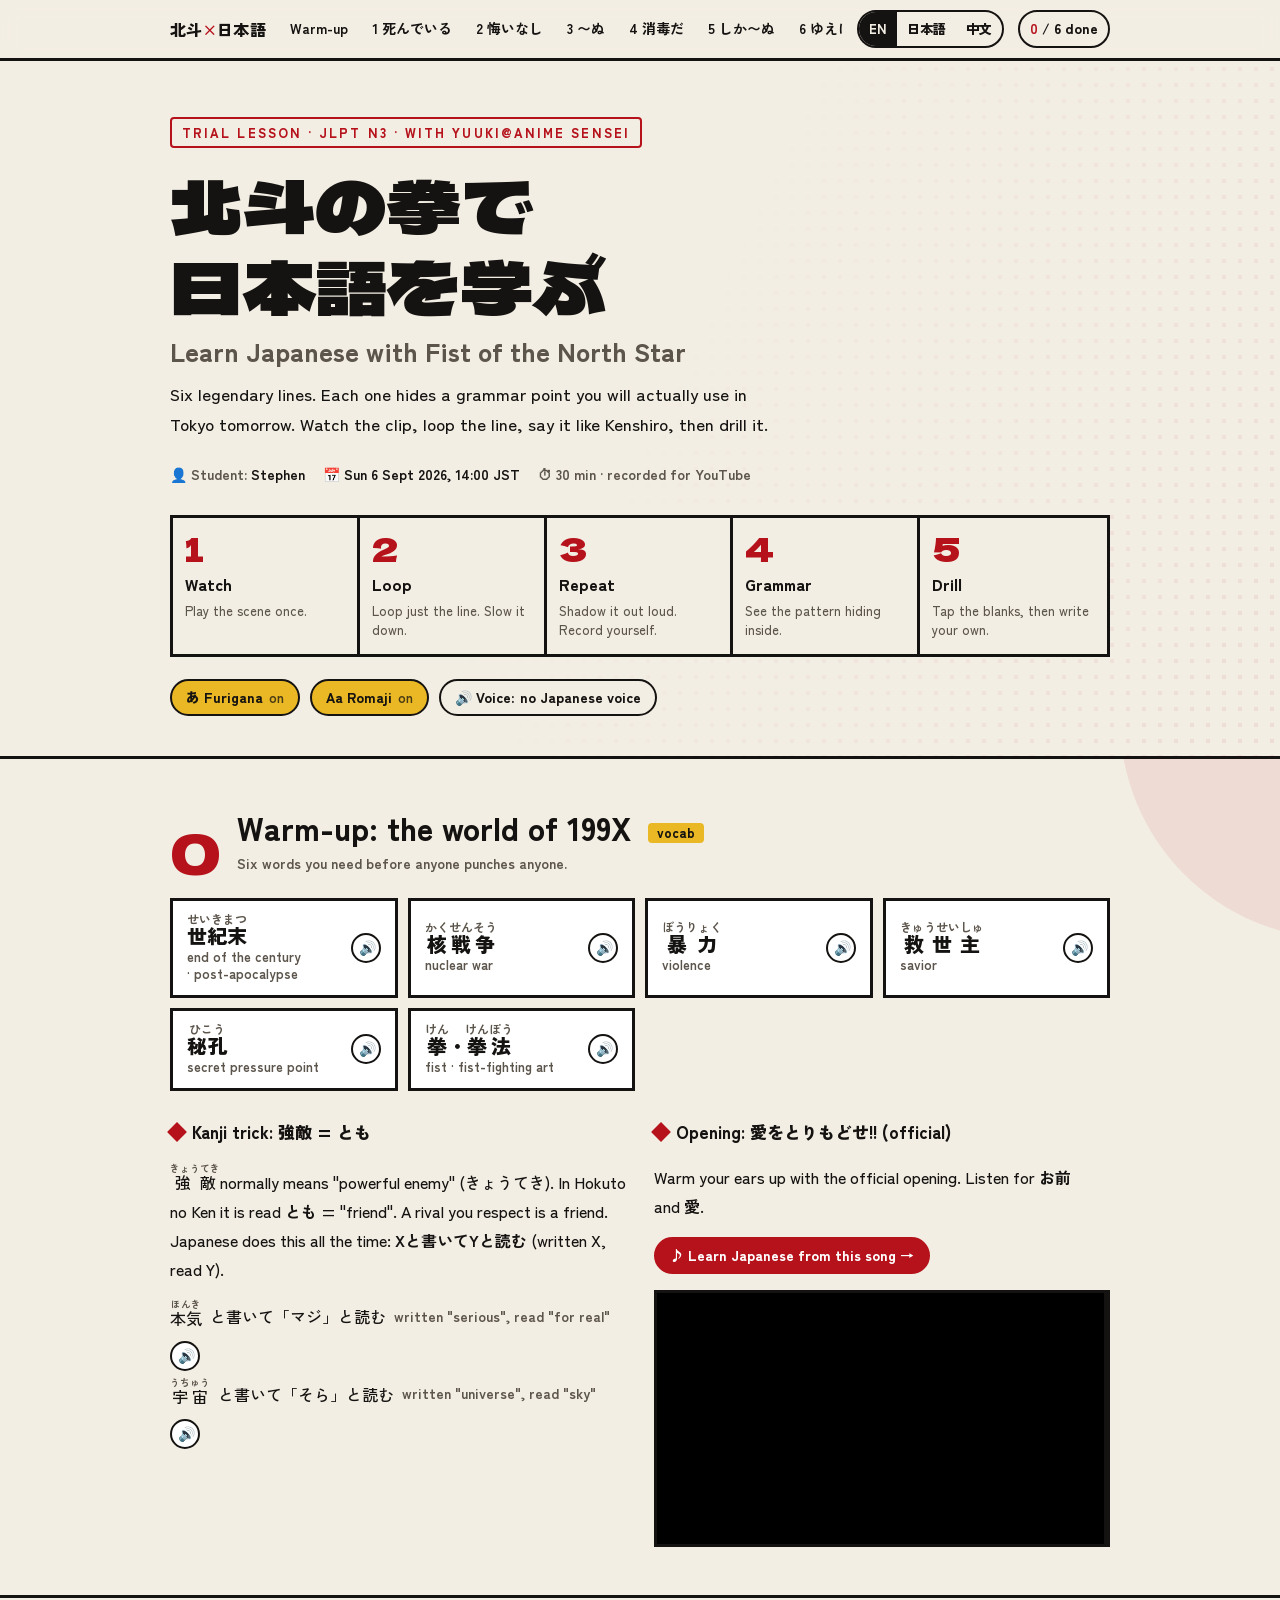
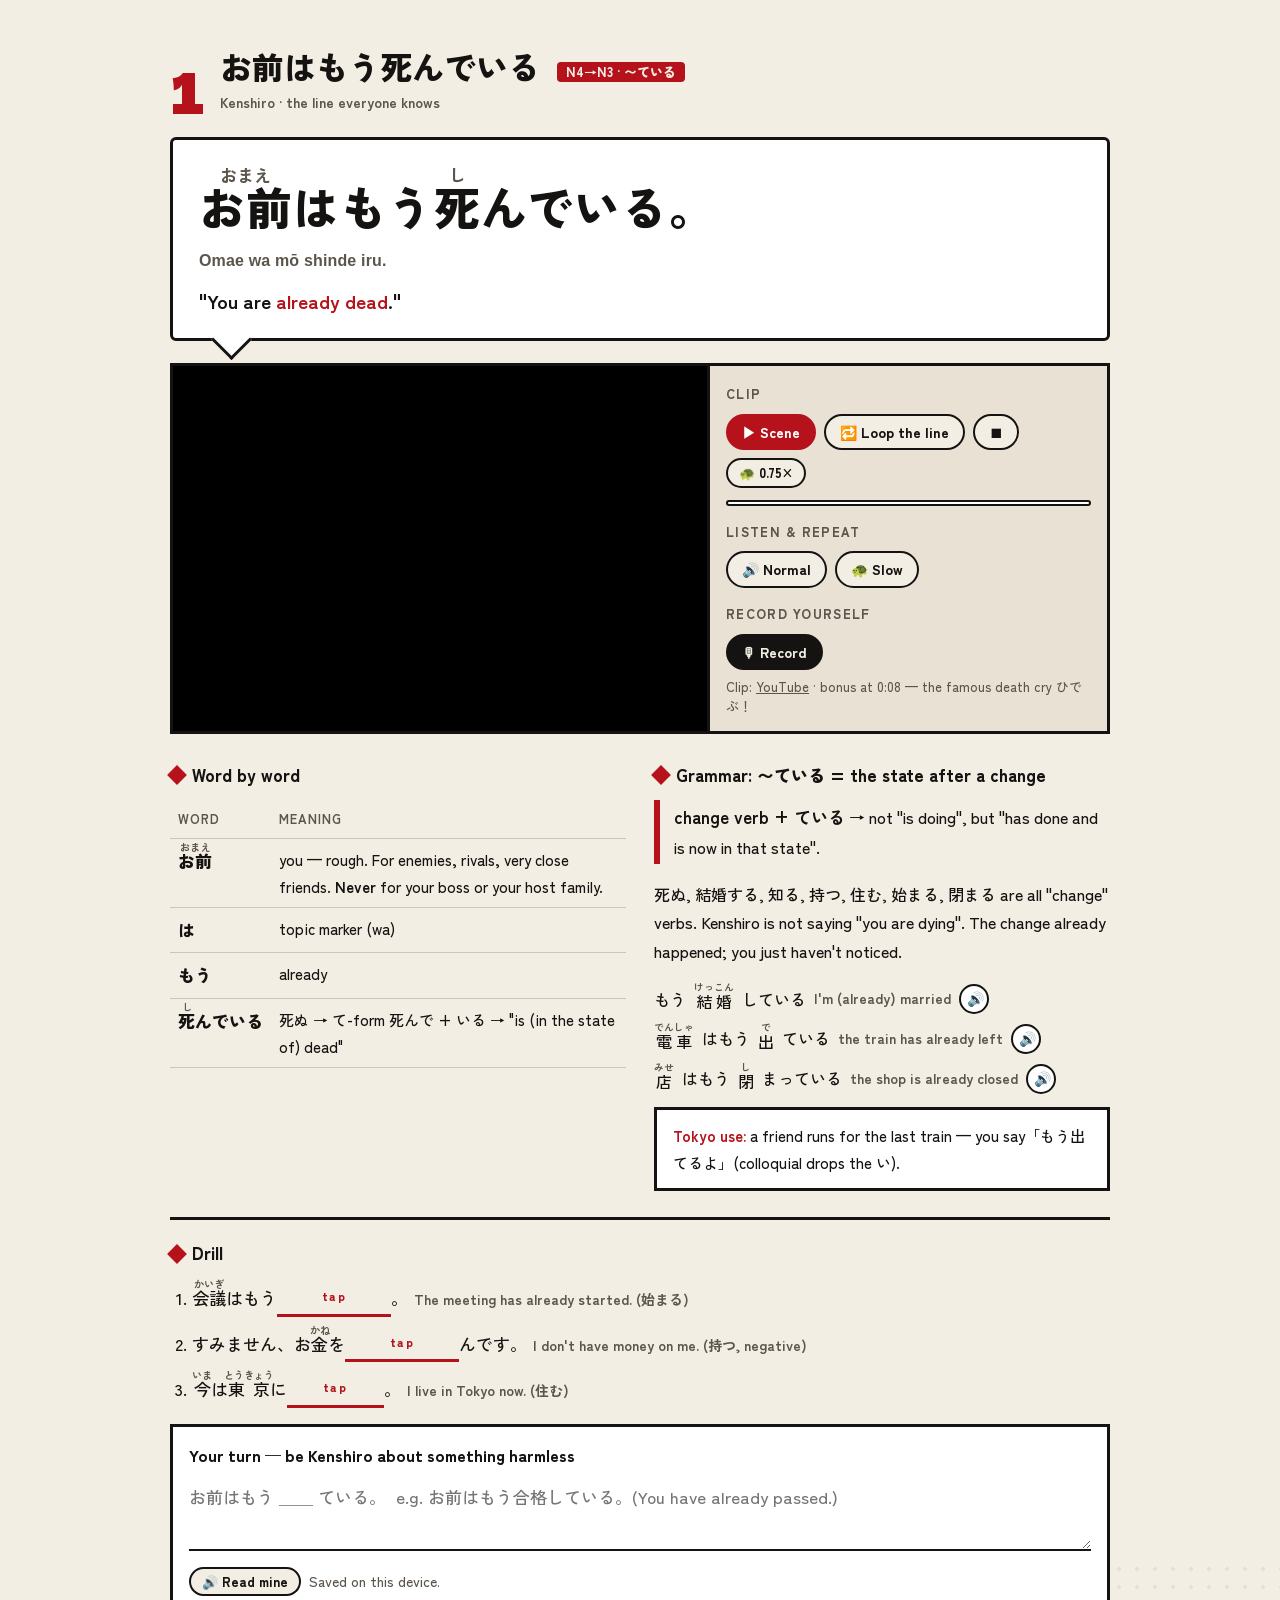
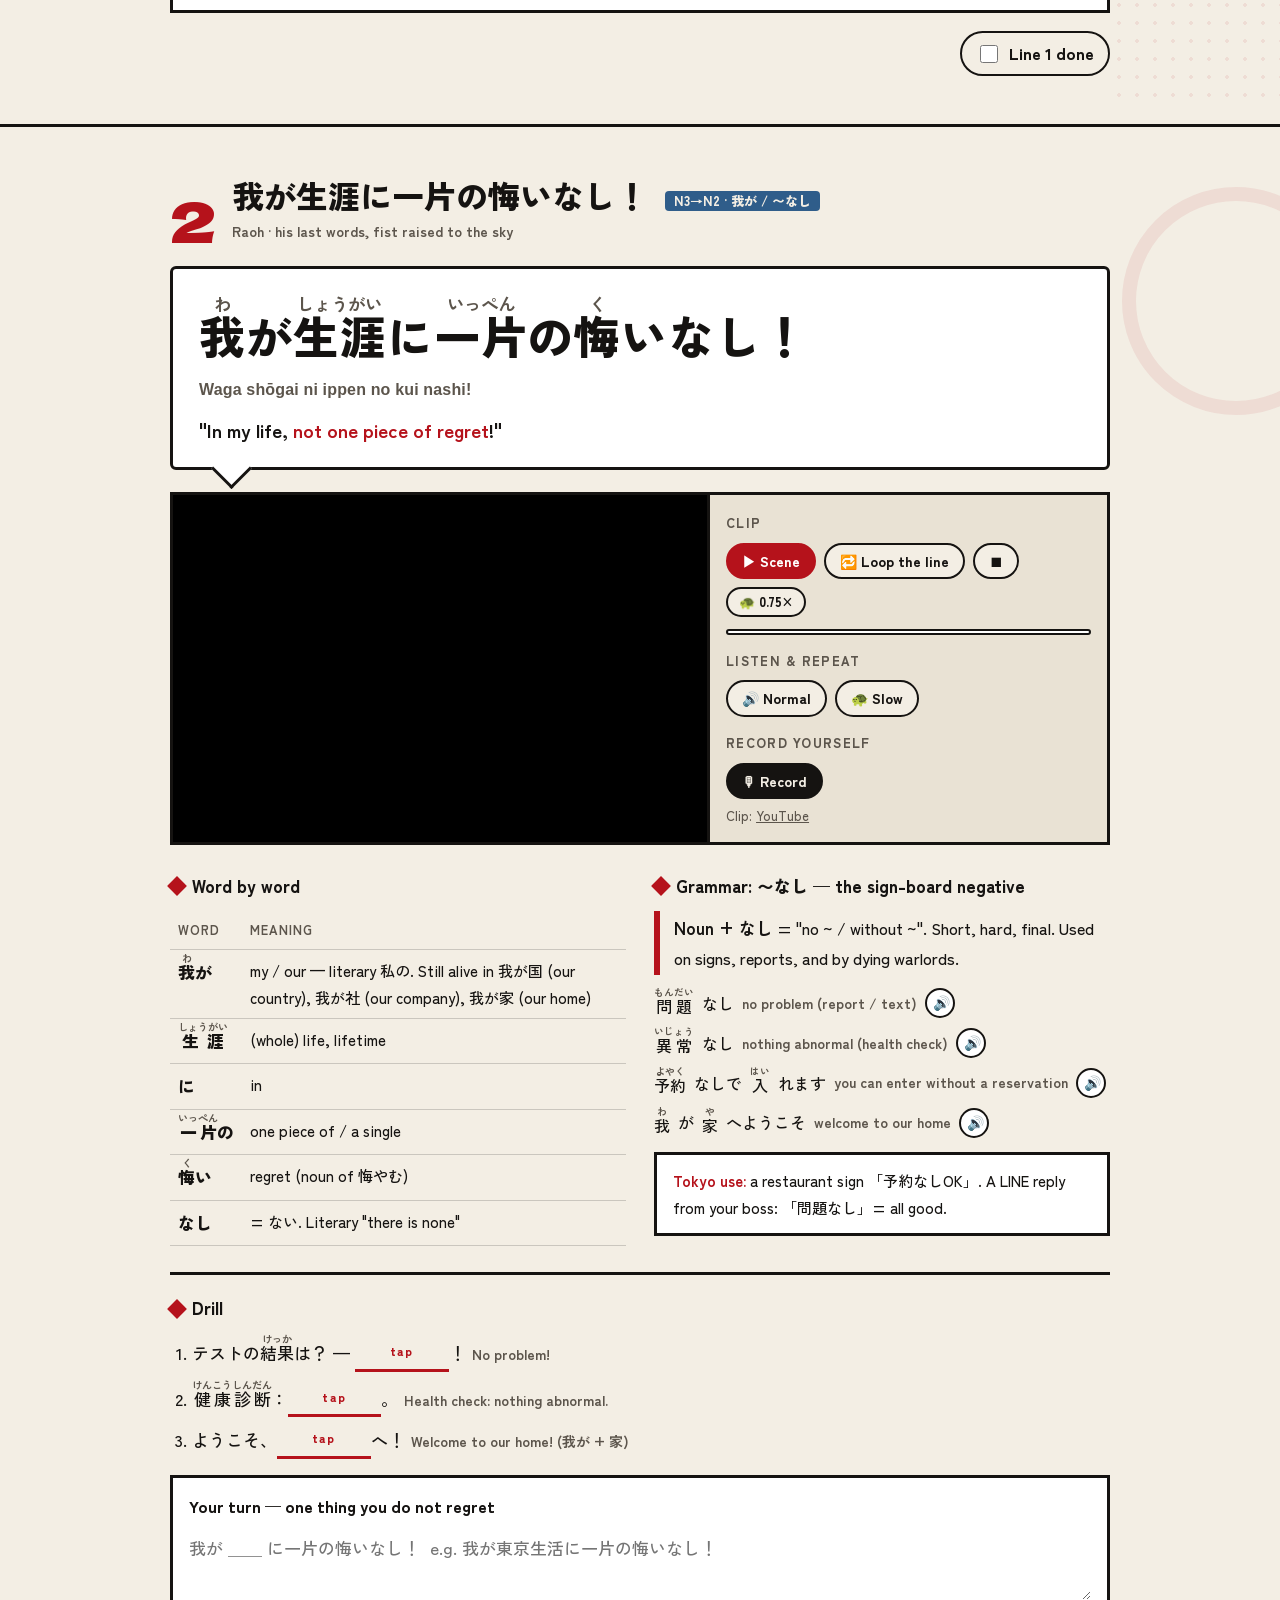
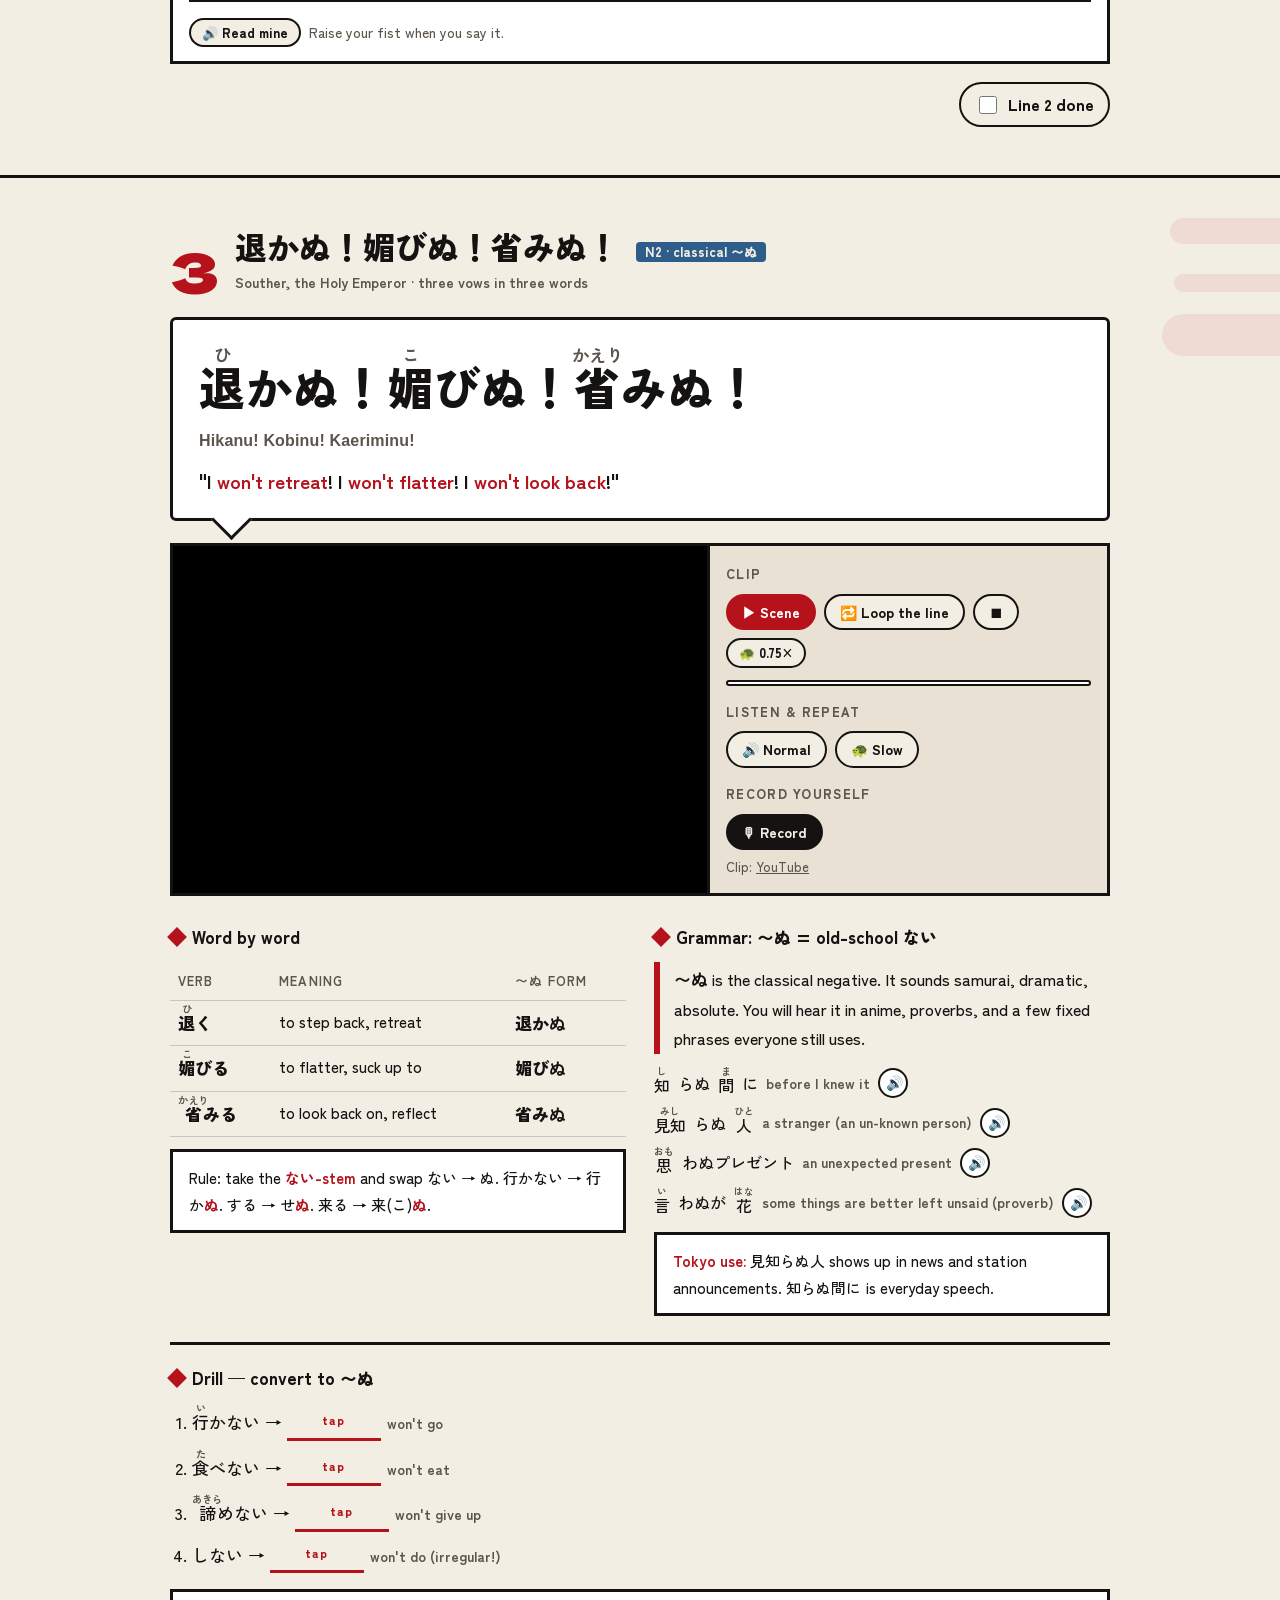
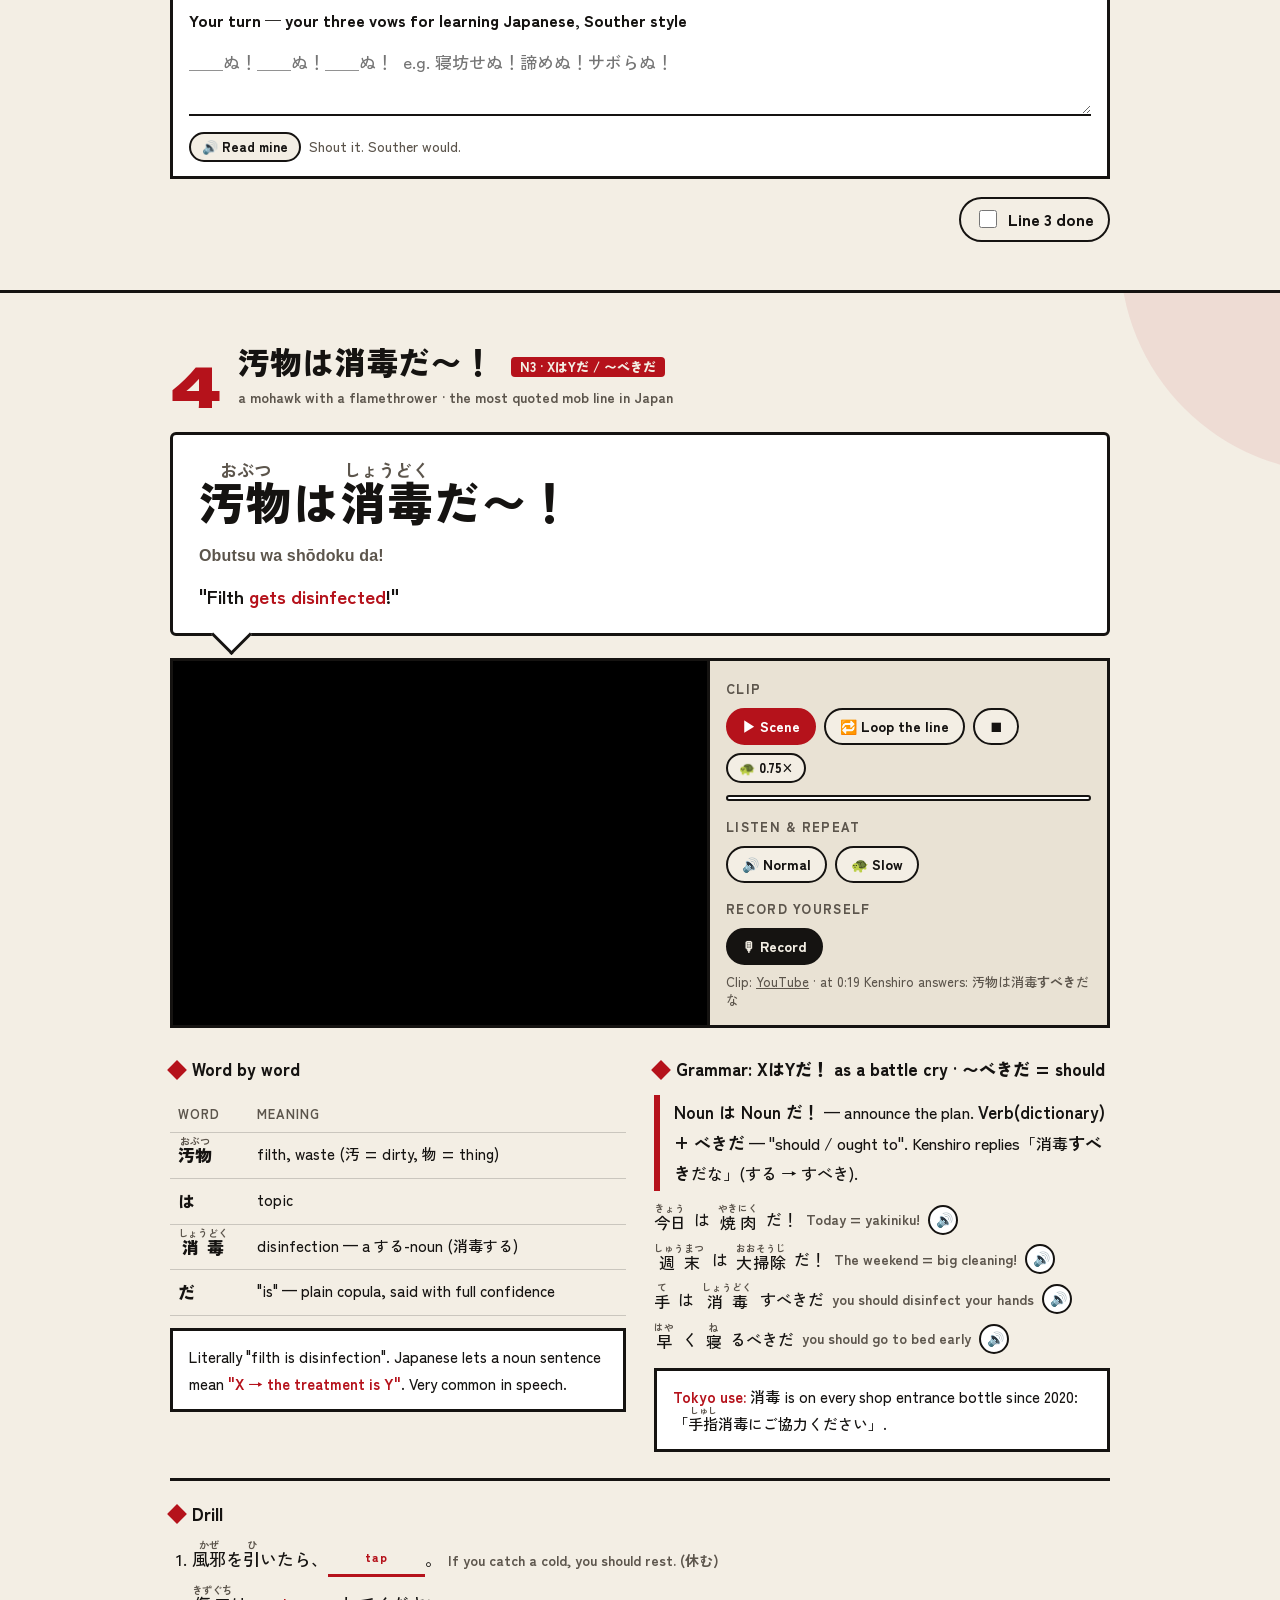
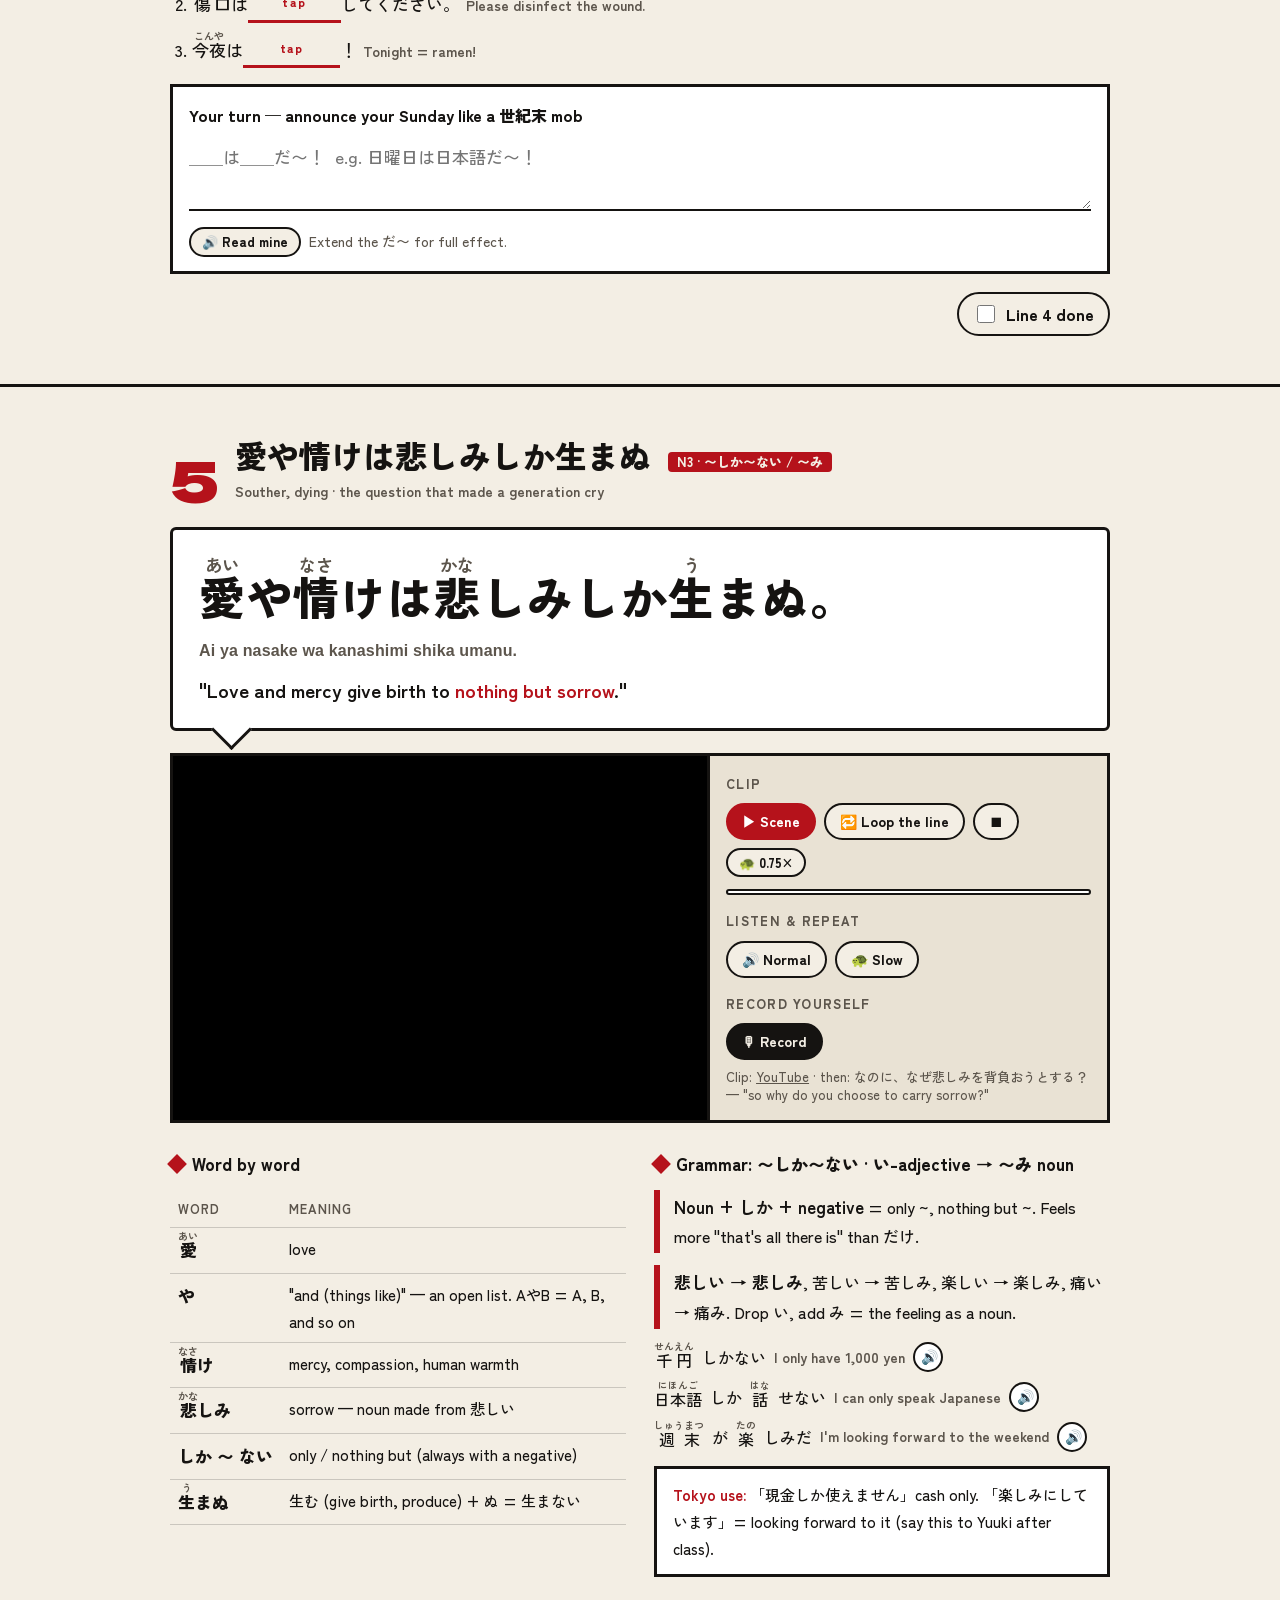
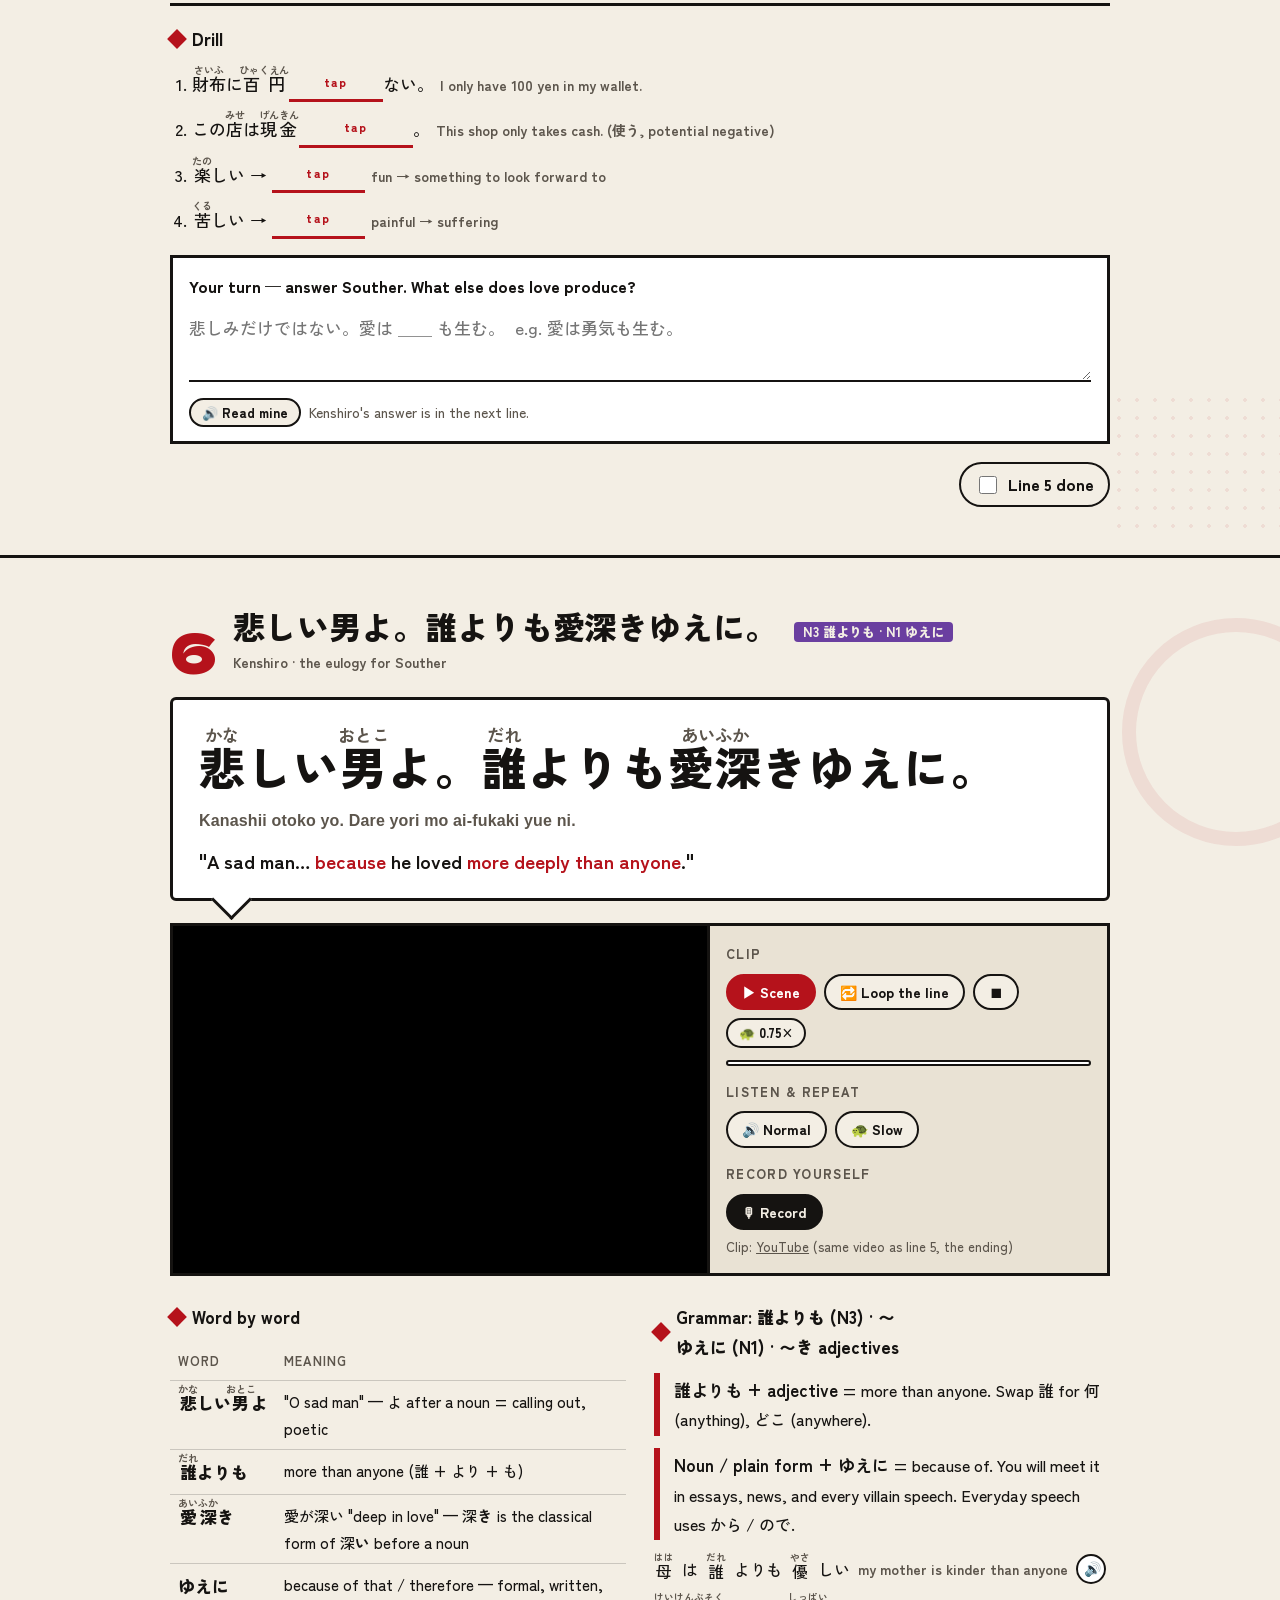
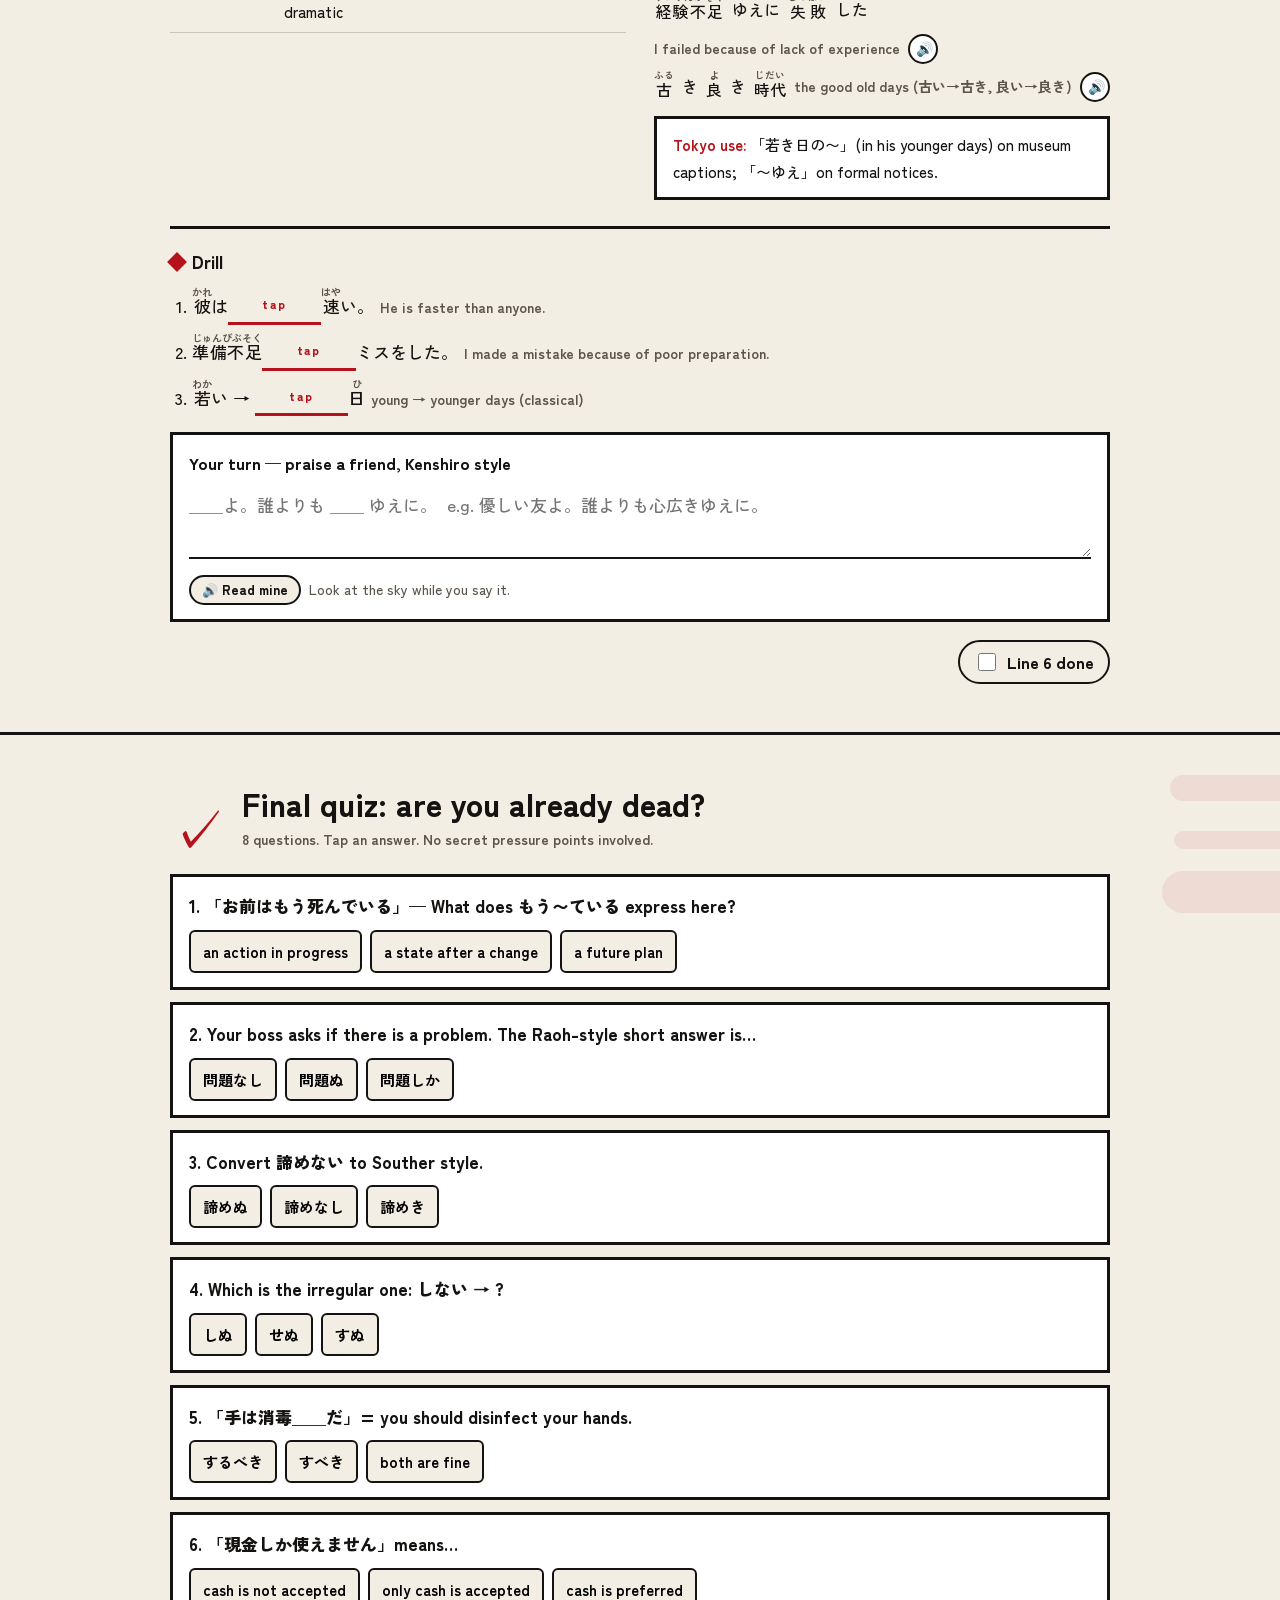
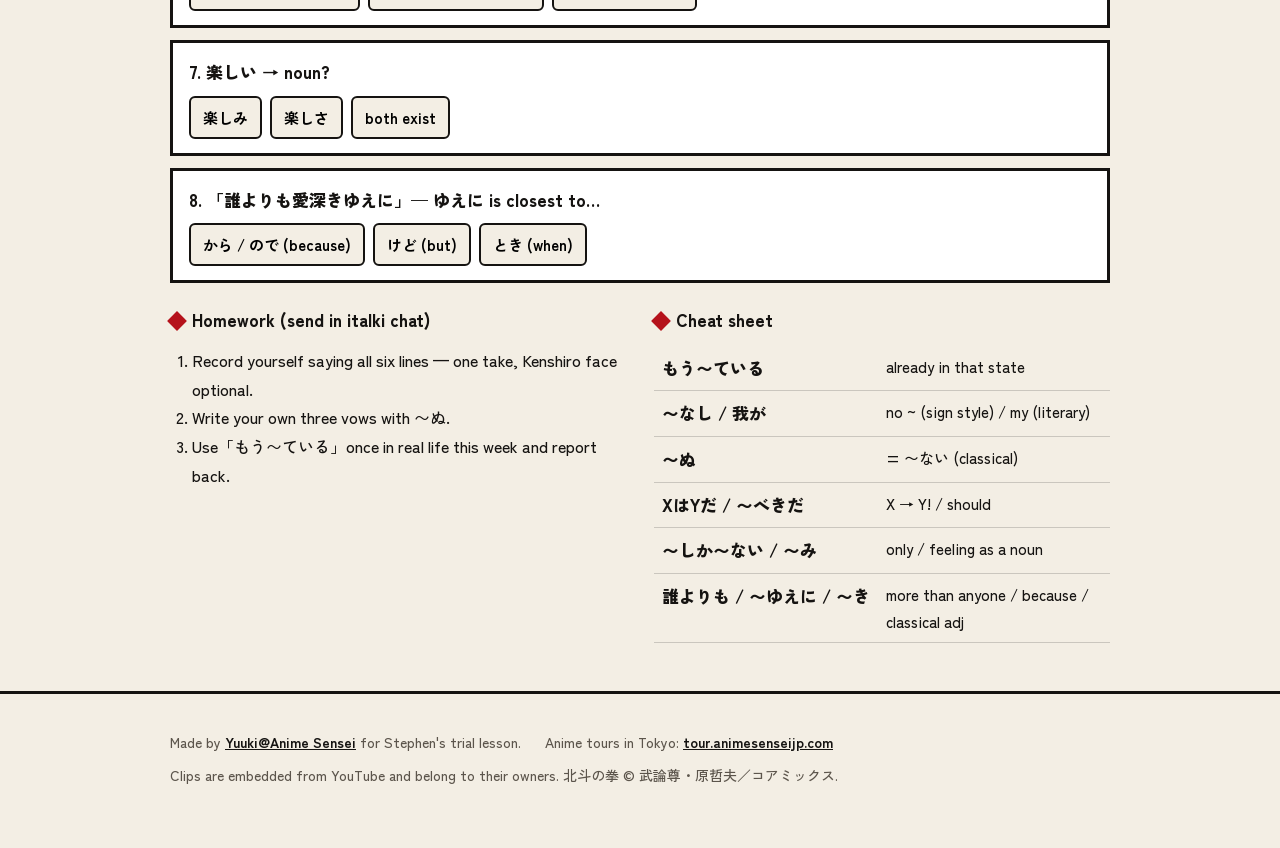
==== index.html @ 0d90b785 "loop: re-seek if playback started before seek took; sticky player (overflow fix)" ====
<!doctype html>
<html lang="ja">
<head>
<meta charset="utf-8">
<meta name="viewport" content="width=device-width,initial-scale=1">
<title>北斗の拳で日本語 — Learn Japanese with Fist of the North Star</title>
<meta name="description" content="Trial lesson material by Yuuki@Anime Sensei. Six legendary lines from Fist of the North Star, with looped clips, listen-and-repeat, grammar breakdowns and drills (JLPT N3).">
<link rel="preconnect" href="https://fonts.googleapis.com">
<link rel="preconnect" href="https://fonts.gstatic.com" crossorigin>
<link href="https://fonts.googleapis.com/css2?family=Zen+Kaku+Gothic+New:wght@500;700;900&family=Dela+Gothic+One&display=swap" rel="stylesheet">
<link rel="stylesheet" href="style.css">
</head>
<body>

<header class="top">
  <div class="wrap">
    <a class="brand" href="#top">北斗<b>×</b>日本語</a>
    <nav id="nav">
      <a href="#warmup">Warm-up</a>
      <a href="#l1">1 死んでいる</a>
      <a href="#l2">2 悔いなし</a>
      <a href="#l3">3 〜ぬ</a>
      <a href="#l4">4 消毒だ</a>
      <a href="#l5">5 しか〜ぬ</a>
      <a href="#l6">6 ゆえに</a>
      <a href="#quiz">Quiz</a>
      <a href="ai/" class="song">♪ Song</a>
    </nav>
    <div class="lang" id="lang"><button data-lang="en" class="on">EN</button><button data-lang="ja">日本語</button><button data-lang="zh">中文</button></div>
    <div class="prog" title="Lines you marked as done"><b id="doneN">0</b> / 6 done</div>
  </div>
</header>

<div class="hero" id="top">
  <div class="wrap">
    <span class="eyebrow">Trial Lesson · JLPT N3 · with Yuuki@Anime Sensei</span>
    <h1>北斗の拳で<br>日本語を学ぶ<span class="en">Learn Japanese with Fist of the North Star</span></h1>
    <p class="lead">Six legendary lines. Each one hides a grammar point you will actually use in Tokyo tomorrow. Watch the clip, loop the line, say it like Kenshiro, then drill it.</p>
    <div class="meta">
      <span>👤 Student: <b>Stephen</b></span>
      <span>📅 <b>Sun 6 Sept 2026, 14:00 JST</b></span>
      <span>⏱ 30 min · recorded for YouTube</span>
    </div>
    <div class="howto">
      <div><div class="n">1</div><div class="t">Watch</div><div class="d">Play the scene once.</div></div>
      <div><div class="n">2</div><div class="t">Loop</div><div class="d">Loop just the line. Slow it down.</div></div>
      <div><div class="n">3</div><div class="t">Repeat</div><div class="d">Shadow it out loud. Record yourself.</div></div>
      <div><div class="n">4</div><div class="t">Grammar</div><div class="d">See the pattern hiding inside.</div></div>
      <div><div class="n">5</div><div class="t">Drill</div><div class="d">Tap the blanks, then write your own.</div></div>
    </div>
    <div class="toggles">
      <button class="btn on" id="tRuby">あ Furigana <span class="k">on</span></button>
      <button class="btn on" id="tRomaji">Aa Romaji <span class="k">on</span></button>
      <button class="btn" id="tVoice">🔊 Voice: <span id="voiceName">loading…</span></button>
    </div>
  </div>
</div>

<!-- ================= WARM-UP ================= -->
<section id="warmup">
  <div class="wrap">
    <div class="sec-head">
      <div class="num">0</div>
      <div><h2>Warm-up: the world of 199X <span class="tag fun">vocab</span></h2><div class="who">Six words you need before anyone punches anyone.</div></div>
    </div>
    <div class="chips">
      <div class="chip"><div><div class="j"><ruby>世紀末<rt>せいきまつ</rt></ruby></div><div class="e">end of the century · post-apocalypse</div></div><button class="spk" data-say="世紀末">🔊</button></div>
      <div class="chip"><div><div class="j"><ruby>核戦争<rt>かくせんそう</rt></ruby></div><div class="e">nuclear war</div></div><button class="spk" data-say="核戦争">🔊</button></div>
      <div class="chip"><div><div class="j"><ruby>暴力<rt>ぼうりょく</rt></ruby></div><div class="e">violence</div></div><button class="spk" data-say="暴力">🔊</button></div>
      <div class="chip"><div><div class="j"><ruby>救世主<rt>きゅうせいしゅ</rt></ruby></div><div class="e">savior</div></div><button class="spk" data-say="救世主">🔊</button></div>
      <div class="chip"><div><div class="j"><ruby>秘孔<rt>ひこう</rt></ruby></div><div class="e">secret pressure point</div></div><button class="spk" data-say="秘孔">🔊</button></div>
      <div class="chip"><div><div class="j"><ruby>拳<rt>けん</rt></ruby>・<ruby>拳法<rt>けんぽう</rt></ruby></div><div class="e">fist · fist-fighting art</div></div><button class="spk" data-say="拳、拳法">🔊</button></div>
    </div>
    <div class="grid2">
      <div>
        <h3>Kanji trick: 強敵 = とも</h3>
        <p><ruby>強敵<rt>きょうてき</rt></ruby> normally means "powerful enemy" (きょうてき). In Hokuto no Ken it is read <b>とも</b> = "friend". A rival you respect is a friend. Japanese does this all the time: <b>Xと書いてYと読む</b> (written X, read Y).</p>
        <ul class="ex">
          <li><ruby>本気<rt>ほんき</rt></ruby>と書いて「マジ」と読む <span class="m">written "serious", read "for real"</span><button class="spk" data-say="本気と書いてマジと読む">🔊</button></li>
          <li><ruby>宇宙<rt>うちゅう</rt></ruby>と書いて「そら」と読む <span class="m">written "universe", read "sky"</span><button class="spk" data-say="宇宙と書いてそらと読む">🔊</button></li>
        </ul>
      </div>
      <div>
        <h3>Opening: 愛をとりもどせ!! (official)</h3>
        <p>Warm your ears up with the official opening. Listen for <b>お前</b> and <b>愛</b>.</p>
        <p><a class="btn primary" href="ai/">♪ Learn Japanese from this song →</a></p>
        <div class="panel" style="grid-template-columns:1fr">
          <div class="vid"><div class="yt" id="ytOP"></div></div>
        </div>
      </div>
    </div>
  </div>
</section>

<!-- ================= LINE 1 ================= -->
<section id="l1" class="lesson" data-key="l1">
  <div class="wrap">
    <div class="sec-head">
      <div class="num">1</div>
      <div><h2>お前はもう死んでいる <span class="tag n3">N4→N3 · 〜ている</span></h2><div class="who">Kenshiro · the line everyone knows</div></div>
    </div>

    <div class="bubble">
      <p class="jp"><ruby>お前<rt>おまえ</rt></ruby>はもう<ruby>死<rt>し</rt></ruby>んでいる。</p>
      <p class="romaji">Omae wa mō shinde iru.</p>
      <p class="en">"You are <i>already dead</i>."</p>
    </div>

    <div class="panel">
      <div class="vid"><div class="yt" id="yt1"></div></div>
      <div class="ctl" data-player="yt1" data-scene="0,11.5" data-line="3.7,6.4">
        <div class="lbl">Clip</div>
        <button class="btn primary act-scene">▶ Scene</button>
        <button class="btn act-loop">🔁 Loop the line</button>
        <button class="btn act-stop">⏹</button>
        <button class="btn sm act-slow">🐢 0.75×</button>
        <div class="loopbar"><i></i></div>
        <div class="lbl">Listen &amp; repeat</div>
        <button class="btn act-say" data-say="お前はもう死んでいる。">🔊 Normal</button>
        <button class="btn act-say-slow" data-say="お前はもう死んでいる。">🐢 Slow</button>
        <div class="lbl">Record yourself</div>
        <div class="rec"><button class="btn dark act-rec">🎙 Record</button><span class="dot"></span><audio controls class="mine" hidden></audio></div>
        <div class="src">Clip: <a href="https://youtu.be/4bv6tNtrU4I" target="_blank" rel="noopener">YouTube</a> · bonus at 0:08 — the famous death cry ひでぶ！</div>
      </div>
    </div>

    <div class="grid2">
      <div>
        <h3>Word by word</h3>
        <table>
          <tr><th>word</th><th>meaning</th></tr>
          <tr><td class="w"><ruby>お前<rt>おまえ</rt></ruby></td><td>you — rough. For enemies, rivals, very close friends. <b>Never</b> for your boss or your host family.</td></tr>
          <tr><td class="w">は</td><td>topic marker (wa)</td></tr>
          <tr><td class="w">もう</td><td>already</td></tr>
          <tr><td class="w"><ruby>死<rt>し</rt></ruby>んでいる</td><td>死ぬ → て-form 死んで + いる → "is (in the state of) dead"</td></tr>
        </table>
      </div>
      <div>
        <h3>Grammar: 〜ている = the state after a change</h3>
        <div class="gp"><b>change verb + ている</b> → not "is doing", but "has done and is now in that state".</div>
        <p>死ぬ, 結婚する, 知る, 持つ, 住む, 始まる, 閉まる are all "change" verbs. Kenshiro is not saying "you are dying". The change already happened; you just haven't noticed.</p>
        <ul class="ex">
          <li>もう<ruby>結婚<rt>けっこん</rt></ruby>している <span class="m">I'm (already) married</span><button class="spk" data-say="もう結婚している">🔊</button></li>
          <li><ruby>電車<rt>でんしゃ</rt></ruby>はもう<ruby>出<rt>で</rt></ruby>ている <span class="m">the train has already left</span><button class="spk" data-say="電車はもう出ている">🔊</button></li>
          <li><ruby>店<rt>みせ</rt></ruby>はもう<ruby>閉<rt>し</rt></ruby>まっている <span class="m">the shop is already closed</span><button class="spk" data-say="店はもう閉まっている">🔊</button></li>
        </ul>
        <div class="note"><b>Tokyo use:</b> a friend runs for the last train — you say「もう出てるよ」(colloquial drops the い).</div>
      </div>
    </div>

    <div class="drill">
      <h3>Drill</h3>
      <ol>
        <li><ruby>会議<rt>かいぎ</rt></ruby>はもう<button class="blank">始まっている</button>。<span class="m">The meeting has already started. (始まる)</span></li>
        <li>すみません、お<ruby>金<rt>かね</rt></ruby>を<button class="blank">持っていない</button>んです。<span class="m">I don't have money on me. (持つ, negative)</span></li>
        <li><ruby>今<rt>いま</rt></ruby>は<ruby>東京<rt>とうきょう</rt></ruby>に<button class="blank">住んでいる</button>。<span class="m">I live in Tokyo now. (住む)</span></li>
      </ol>
      <div class="yourturn">
        <label>Your turn — be Kenshiro about something harmless</label>
        <textarea data-store="yt-l1" placeholder="お前はもう ＿＿ ている。  e.g. お前はもう合格している。(You have already passed.)"></textarea>
        <div class="row"><button class="btn sm act-say-ta">🔊 Read mine</button><span class="hint">Saved on this device.</span></div>
      </div>
      <div class="done"><label><input type="checkbox" class="doneBox"> Line 1 done</label></div>
    </div>
  </div>
</section>

<!-- ================= LINE 2 ================= -->
<section id="l2" class="lesson" data-key="l2">
  <div class="wrap">
    <div class="sec-head">
      <div class="num">2</div>
      <div><h2>我が生涯に一片の悔いなし！ <span class="tag n2">N3→N2 · 我が / 〜なし</span></h2><div class="who">Raoh · his last words, fist raised to the sky</div></div>
    </div>

    <div class="bubble">
      <p class="jp"><ruby>我<rt>わ</rt></ruby>が<ruby>生涯<rt>しょうがい</rt></ruby>に<ruby>一片<rt>いっぺん</rt></ruby>の<ruby>悔<rt>く</rt></ruby>いなし！</p>
      <p class="romaji">Waga shōgai ni ippen no kui nashi!</p>
      <p class="en">"In my life, <i>not one piece of regret</i>!"</p>
    </div>

    <div class="panel">
      <div class="vid"><div class="yt" id="yt2"></div></div>
      <div class="ctl" data-player="yt2" data-scene="0,27" data-line="0,6.2">
        <div class="lbl">Clip</div>
        <button class="btn primary act-scene">▶ Scene</button>
        <button class="btn act-loop">🔁 Loop the line</button>
        <button class="btn act-stop">⏹</button>
        <button class="btn sm act-slow">🐢 0.75×</button>
        <div class="loopbar"><i></i></div>
        <div class="lbl">Listen &amp; repeat</div>
        <button class="btn act-say" data-say="我が生涯に一片の悔いなし！">🔊 Normal</button>
        <button class="btn act-say-slow" data-say="我が生涯に一片の悔いなし！">🐢 Slow</button>
        <div class="lbl">Record yourself</div>
        <div class="rec"><button class="btn dark act-rec">🎙 Record</button><span class="dot"></span><audio controls class="mine" hidden></audio></div>
        <div class="src">Clip: <a href="https://youtu.be/jiKRr4vYUyw" target="_blank" rel="noopener">YouTube</a></div>
      </div>
    </div>

    <div class="grid2">
      <div>
        <h3>Word by word</h3>
        <table>
          <tr><th>word</th><th>meaning</th></tr>
          <tr><td class="w"><ruby>我<rt>わ</rt></ruby>が</td><td>my / our — literary 私の. Still alive in 我が国 (our country), 我が社 (our company), 我が家 (our home)</td></tr>
          <tr><td class="w"><ruby>生涯<rt>しょうがい</rt></ruby></td><td>(whole) life, lifetime</td></tr>
          <tr><td class="w">に</td><td>in</td></tr>
          <tr><td class="w"><ruby>一片<rt>いっぺん</rt></ruby>の</td><td>one piece of / a single</td></tr>
          <tr><td class="w"><ruby>悔<rt>く</rt></ruby>い</td><td>regret (noun of 悔やむ)</td></tr>
          <tr><td class="w">なし</td><td>= ない. Literary "there is none"</td></tr>
        </table>
      </div>
      <div>
        <h3>Grammar: 〜なし — the sign-board negative</h3>
        <div class="gp"><b>Noun + なし</b> = "no ~ / without ~". Short, hard, final. Used on signs, reports, and by dying warlords.</div>
        <ul class="ex">
          <li><ruby>問題<rt>もんだい</rt></ruby>なし <span class="m">no problem (report / text)</span><button class="spk" data-say="問題なし">🔊</button></li>
          <li><ruby>異常<rt>いじょう</rt></ruby>なし <span class="m">nothing abnormal (health check)</span><button class="spk" data-say="異常なし">🔊</button></li>
          <li><ruby>予約<rt>よやく</rt></ruby>なしで<ruby>入<rt>はい</rt></ruby>れます <span class="m">you can enter without a reservation</span><button class="spk" data-say="予約なしで入れます">🔊</button></li>
          <li><ruby>我<rt>わ</rt></ruby>が<ruby>家<rt>や</rt></ruby>へようこそ <span class="m">welcome to our home</span><button class="spk" data-say="我が家へようこそ">🔊</button></li>
        </ul>
        <div class="note"><b>Tokyo use:</b> a restaurant sign 「予約なしOK」. A LINE reply from your boss: 「問題なし」= all good.</div>
      </div>
    </div>

    <div class="drill">
      <h3>Drill</h3>
      <ol>
        <li>テストの<ruby>結果<rt>けっか</rt></ruby>は？ — <button class="blank">問題なし</button>！<span class="m">No problem!</span></li>
        <li><ruby>健康診断<rt>けんこうしんだん</rt></ruby>：<button class="blank">異常なし</button>。<span class="m">Health check: nothing abnormal.</span></li>
        <li>ようこそ、<button class="blank">我が家</button>へ！<span class="m">Welcome to our home! (我が + 家)</span></li>
      </ol>
      <div class="yourturn">
        <label>Your turn — one thing you do not regret</label>
        <textarea data-store="yt-l2" placeholder="我が ＿＿ に一片の悔いなし！  e.g. 我が東京生活に一片の悔いなし！"></textarea>
        <div class="row"><button class="btn sm act-say-ta">🔊 Read mine</button><span class="hint">Raise your fist when you say it.</span></div>
      </div>
      <div class="done"><label><input type="checkbox" class="doneBox"> Line 2 done</label></div>
    </div>
  </div>
</section>

<!-- ================= LINE 3 ================= -->
<section id="l3" class="lesson" data-key="l3">
  <div class="wrap">
    <div class="sec-head">
      <div class="num">3</div>
      <div><h2>退かぬ！媚びぬ！省みぬ！ <span class="tag n2">N2 · classical 〜ぬ</span></h2><div class="who">Souther, the Holy Emperor · three vows in three words</div></div>
    </div>

    <div class="bubble">
      <p class="jp"><ruby>退<rt>ひ</rt></ruby>かぬ！<ruby>媚<rt>こ</rt></ruby>びぬ！<ruby>省<rt>かえり</rt></ruby>みぬ！</p>
      <p class="romaji">Hikanu! Kobinu! Kaeriminu!</p>
      <p class="en">"I <i>won't retreat</i>! I <i>won't flatter</i>! I <i>won't look back</i>!"</p>
    </div>

    <div class="panel">
      <div class="vid"><div class="yt" id="yt3"></div></div>
      <div class="ctl" data-player="yt3" data-scene="0,13" data-line="4.6,9.3">
        <div class="lbl">Clip</div>
        <button class="btn primary act-scene">▶ Scene</button>
        <button class="btn act-loop">🔁 Loop the line</button>
        <button class="btn act-stop">⏹</button>
        <button class="btn sm act-slow">🐢 0.75×</button>
        <div class="loopbar"><i></i></div>
        <div class="lbl">Listen &amp; repeat</div>
        <button class="btn act-say" data-say="退かぬ！媚びぬ！省みぬ！">🔊 Normal</button>
        <button class="btn act-say-slow" data-say="退かぬ！媚びぬ！省みぬ！">🐢 Slow</button>
        <div class="lbl">Record yourself</div>
        <div class="rec"><button class="btn dark act-rec">🎙 Record</button><span class="dot"></span><audio controls class="mine" hidden></audio></div>
        <div class="src">Clip: <a href="https://youtu.be/3XY6neA11eI" target="_blank" rel="noopener">YouTube</a></div>
      </div>
    </div>

    <div class="grid2">
      <div>
        <h3>Word by word</h3>
        <table>
          <tr><th>verb</th><th>meaning</th><th>〜ぬ form</th></tr>
          <tr><td class="w"><ruby>退<rt>ひ</rt></ruby>く</td><td>to step back, retreat</td><td class="w">退か<b>ぬ</b></td></tr>
          <tr><td class="w"><ruby>媚<rt>こ</rt></ruby>びる</td><td>to flatter, suck up to</td><td class="w">媚び<b>ぬ</b></td></tr>
          <tr><td class="w"><ruby>省<rt>かえり</rt></ruby>みる</td><td>to look back on, reflect</td><td class="w">省み<b>ぬ</b></td></tr>
        </table>
        <div class="note">Rule: take the <b>ない-stem</b> and swap ない → ぬ. 行かない → 行か<b>ぬ</b>. する → せ<b>ぬ</b>. 来る → 来(こ)<b>ぬ</b>.</div>
      </div>
      <div>
        <h3>Grammar: 〜ぬ = old-school ない</h3>
        <div class="gp"><b>〜ぬ</b> is the classical negative. It sounds samurai, dramatic, absolute. You will hear it in anime, proverbs, and a few fixed phrases everyone still uses.</div>
        <ul class="ex">
          <li><ruby>知<rt>し</rt></ruby>らぬ<ruby>間<rt>ま</rt></ruby>に <span class="m">before I knew it</span><button class="spk" data-say="知らぬ間に">🔊</button></li>
          <li><ruby>見知<rt>みし</rt></ruby>らぬ<ruby>人<rt>ひと</rt></ruby> <span class="m">a stranger (an un-known person)</span><button class="spk" data-say="見知らぬ人">🔊</button></li>
          <li><ruby>思<rt>おも</rt></ruby>わぬプレゼント <span class="m">an unexpected present</span><button class="spk" data-say="思わぬプレゼント">🔊</button></li>
          <li><ruby>言<rt>い</rt></ruby>わぬが<ruby>花<rt>はな</rt></ruby> <span class="m">some things are better left unsaid (proverb)</span><button class="spk" data-say="言わぬが花">🔊</button></li>
        </ul>
        <div class="note"><b>Tokyo use:</b> 見知らぬ人 shows up in news and station announcements. 知らぬ間に is everyday speech.</div>
      </div>
    </div>

    <div class="drill">
      <h3>Drill — convert to 〜ぬ</h3>
      <ol>
        <li><ruby>行<rt>い</rt></ruby>かない → <button class="blank">行かぬ</button><span class="m">won't go</span></li>
        <li><ruby>食<rt>た</rt></ruby>べない → <button class="blank">食べぬ</button><span class="m">won't eat</span></li>
        <li><ruby>諦<rt>あきら</rt></ruby>めない → <button class="blank">諦めぬ</button><span class="m">won't give up</span></li>
        <li>しない → <button class="blank">せぬ</button><span class="m">won't do (irregular!)</span></li>
      </ol>
      <div class="yourturn">
        <label>Your turn — your three vows for learning Japanese, Souther style</label>
        <textarea data-store="yt-l3" placeholder="＿＿ぬ！＿＿ぬ！＿＿ぬ！  e.g. 寝坊せぬ！諦めぬ！サボらぬ！"></textarea>
        <div class="row"><button class="btn sm act-say-ta">🔊 Read mine</button><span class="hint">Shout it. Souther would.</span></div>
      </div>
      <div class="done"><label><input type="checkbox" class="doneBox"> Line 3 done</label></div>
    </div>
  </div>
</section>

<!-- ================= LINE 4 ================= -->
<section id="l4" class="lesson" data-key="l4">
  <div class="wrap">
    <div class="sec-head">
      <div class="num">4</div>
      <div><h2>汚物は消毒だ〜！ <span class="tag n3">N3 · XはYだ / 〜べきだ</span></h2><div class="who">a mohawk with a flamethrower · the most quoted mob line in Japan</div></div>
    </div>

    <div class="bubble">
      <p class="jp"><ruby>汚物<rt>おぶつ</rt></ruby>は<ruby>消毒<rt>しょうどく</rt></ruby>だ〜！</p>
      <p class="romaji">Obutsu wa shōdoku da!</p>
      <p class="en">"Filth <i>gets disinfected</i>!"</p>
    </div>

    <div class="panel">
      <div class="vid"><div class="yt" id="yt4"></div></div>
      <div class="ctl" data-player="yt4" data-scene="0,22" data-line="2.7,5.3">
        <div class="lbl">Clip</div>
        <button class="btn primary act-scene">▶ Scene</button>
        <button class="btn act-loop">🔁 Loop the line</button>
        <button class="btn act-stop">⏹</button>
        <button class="btn sm act-slow">🐢 0.75×</button>
        <div class="loopbar"><i></i></div>
        <div class="lbl">Listen &amp; repeat</div>
        <button class="btn act-say" data-say="汚物は消毒だ！">🔊 Normal</button>
        <button class="btn act-say-slow" data-say="汚物は消毒だ！">🐢 Slow</button>
        <div class="lbl">Record yourself</div>
        <div class="rec"><button class="btn dark act-rec">🎙 Record</button><span class="dot"></span><audio controls class="mine" hidden></audio></div>
        <div class="src">Clip: <a href="https://youtu.be/5N9ibJg2T18" target="_blank" rel="noopener">YouTube</a> · at 0:19 Kenshiro answers: 汚物は消毒<b>すべき</b>だな</div>
      </div>
    </div>

    <div class="grid2">
      <div>
        <h3>Word by word</h3>
        <table>
          <tr><th>word</th><th>meaning</th></tr>
          <tr><td class="w"><ruby>汚物<rt>おぶつ</rt></ruby></td><td>filth, waste (汚 = dirty, 物 = thing)</td></tr>
          <tr><td class="w">は</td><td>topic</td></tr>
          <tr><td class="w"><ruby>消毒<rt>しょうどく</rt></ruby></td><td>disinfection — a する-noun (消毒する)</td></tr>
          <tr><td class="w">だ</td><td>"is" — plain copula, said with full confidence</td></tr>
        </table>
        <div class="note">Literally "filth is disinfection". Japanese lets a noun sentence mean <b>"X → the treatment is Y"</b>. Very common in speech.</div>
      </div>
      <div>
        <h3>Grammar: XはYだ！ as a battle cry · 〜べきだ = should</h3>
        <div class="gp"><b>Noun は Noun だ！</b> — announce the plan. <b>Verb(dictionary) + べきだ</b> — "should / ought to". Kenshiro replies「消毒<b>すべき</b>だな」(する → すべき).</div>
        <ul class="ex">
          <li><ruby>今日<rt>きょう</rt></ruby>は<ruby>焼肉<rt>やきにく</rt></ruby>だ！ <span class="m">Today = yakiniku!</span><button class="spk" data-say="今日は焼肉だ！">🔊</button></li>
          <li><ruby>週末<rt>しゅうまつ</rt></ruby>は<ruby>大掃除<rt>おおそうじ</rt></ruby>だ！ <span class="m">The weekend = big cleaning!</span><button class="spk" data-say="週末は大掃除だ！">🔊</button></li>
          <li><ruby>手<rt>て</rt></ruby>は<ruby>消毒<rt>しょうどく</rt></ruby>すべきだ <span class="m">you should disinfect your hands</span><button class="spk" data-say="手は消毒すべきだ">🔊</button></li>
          <li><ruby>早<rt>はや</rt></ruby>く<ruby>寝<rt>ね</rt></ruby>るべきだ <span class="m">you should go to bed early</span><button class="spk" data-say="早く寝るべきだ">🔊</button></li>
        </ul>
        <div class="note"><b>Tokyo use:</b> 消毒 is on every shop entrance bottle since 2020: 「<ruby>手指<rt>しゅし</rt></ruby>消毒にご協力ください」.</div>
      </div>
    </div>

    <div class="drill">
      <h3>Drill</h3>
      <ol>
        <li><ruby>風邪<rt>かぜ</rt></ruby>を<ruby>引<rt>ひ</rt></ruby>いたら、<button class="blank">休むべきだ</button>。<span class="m">If you catch a cold, you should rest. (休む)</span></li>
        <li><ruby>傷口<rt>きずぐち</rt></ruby>は<button class="blank">消毒</button>してください。<span class="m">Please disinfect the wound.</span></li>
        <li><ruby>今夜<rt>こんや</rt></ruby>は<button class="blank">ラーメンだ</button>！<span class="m">Tonight = ramen!</span></li>
      </ol>
      <div class="yourturn">
        <label>Your turn — announce your Sunday like a 世紀末 mob</label>
        <textarea data-store="yt-l4" placeholder="＿＿は＿＿だ〜！  e.g. 日曜日は日本語だ〜！"></textarea>
        <div class="row"><button class="btn sm act-say-ta">🔊 Read mine</button><span class="hint">Extend the だ〜 for full effect.</span></div>
      </div>
      <div class="done"><label><input type="checkbox" class="doneBox"> Line 4 done</label></div>
    </div>
  </div>
</section>

<!-- ================= LINE 5 ================= -->
<section id="l5" class="lesson" data-key="l5">
  <div class="wrap">
    <div class="sec-head">
      <div class="num">5</div>
      <div><h2>愛や情けは悲しみしか生まぬ <span class="tag n3">N3 · 〜しか〜ない / 〜み</span></h2><div class="who">Souther, dying · the question that made a generation cry</div></div>
    </div>

    <div class="bubble">
      <p class="jp"><ruby>愛<rt>あい</rt></ruby>や<ruby>情<rt>なさ</rt></ruby>けは<ruby>悲<rt>かな</rt></ruby>しみしか<ruby>生<rt>う</rt></ruby>まぬ。</p>
      <p class="romaji">Ai ya nasake wa kanashimi shika umanu.</p>
      <p class="en">"Love and mercy give birth to <i>nothing but sorrow</i>."</p>
    </div>

    <div class="panel">
      <div class="vid"><div class="yt" id="yt5"></div></div>
      <div class="ctl" data-player="yt5" data-scene="32,58.5" data-line="38.3,43.2">
        <div class="lbl">Clip</div>
        <button class="btn primary act-scene">▶ Scene</button>
        <button class="btn act-loop">🔁 Loop the line</button>
        <button class="btn act-stop">⏹</button>
        <button class="btn sm act-slow">🐢 0.75×</button>
        <div class="loopbar"><i></i></div>
        <div class="lbl">Listen &amp; repeat</div>
        <button class="btn act-say" data-say="愛や情けは、悲しみしか生まぬ。">🔊 Normal</button>
        <button class="btn act-say-slow" data-say="愛や情けは、悲しみしか生まぬ。">🐢 Slow</button>
        <div class="lbl">Record yourself</div>
        <div class="rec"><button class="btn dark act-rec">🎙 Record</button><span class="dot"></span><audio controls class="mine" hidden></audio></div>
        <div class="src">Clip: <a href="https://youtu.be/N9HM0PLlFSw?t=32" target="_blank" rel="noopener">YouTube</a> · then: なのに、なぜ悲しみを背負おうとする？ — "so why do you choose to carry sorrow?"</div>
      </div>
    </div>

    <div class="grid2">
      <div>
        <h3>Word by word</h3>
        <table>
          <tr><th>word</th><th>meaning</th></tr>
          <tr><td class="w"><ruby>愛<rt>あい</rt></ruby></td><td>love</td></tr>
          <tr><td class="w">や</td><td>"and (things like)" — an open list. AやB = A, B, and so on</td></tr>
          <tr><td class="w"><ruby>情<rt>なさ</rt></ruby>け</td><td>mercy, compassion, human warmth</td></tr>
          <tr><td class="w"><ruby>悲<rt>かな</rt></ruby>しみ</td><td>sorrow — noun made from 悲しい</td></tr>
          <tr><td class="w">しか 〜 ない</td><td>only / nothing but (always with a negative)</td></tr>
          <tr><td class="w"><ruby>生<rt>う</rt></ruby>まぬ</td><td>生む (give birth, produce) + ぬ = 生まない</td></tr>
        </table>
      </div>
      <div>
        <h3>Grammar: 〜しか〜ない · い-adjective → 〜み noun</h3>
        <div class="gp"><b>Noun + しか + negative</b> = only ~, nothing but ~. Feels more "that's all there is" than だけ.</div>
        <div class="gp"><b>悲しい → 悲しみ</b>, 苦しい → 苦しみ, 楽しい → 楽しみ, 痛い → 痛み. Drop い, add み = the feeling as a noun.</div>
        <ul class="ex">
          <li><ruby>千円<rt>せんえん</rt></ruby>しかない <span class="m">I only have 1,000 yen</span><button class="spk" data-say="千円しかない">🔊</button></li>
          <li><ruby>日本語<rt>にほんご</rt></ruby>しか<ruby>話<rt>はな</rt></ruby>せない <span class="m">I can only speak Japanese</span><button class="spk" data-say="日本語しか話せない">🔊</button></li>
          <li><ruby>週末<rt>しゅうまつ</rt></ruby>が<ruby>楽<rt>たの</rt></ruby>しみだ <span class="m">I'm looking forward to the weekend</span><button class="spk" data-say="週末が楽しみだ">🔊</button></li>
        </ul>
        <div class="note"><b>Tokyo use:</b> 「現金しか使えません」cash only. 「楽しみにしています」= looking forward to it (say this to Yuuki after class).</div>
      </div>
    </div>

    <div class="drill">
      <h3>Drill</h3>
      <ol>
        <li><ruby>財布<rt>さいふ</rt></ruby>に<ruby>百円<rt>ひゃくえん</rt></ruby><button class="blank">しか</button>ない。<span class="m">I only have 100 yen in my wallet.</span></li>
        <li>この<ruby>店<rt>みせ</rt></ruby>は<ruby>現金<rt>げんきん</rt></ruby><button class="blank">しか使えない</button>。<span class="m">This shop only takes cash. (使う, potential negative)</span></li>
        <li><ruby>楽<rt>たの</rt></ruby>しい → <button class="blank">楽しみ</button><span class="m">fun → something to look forward to</span></li>
        <li><ruby>苦<rt>くる</rt></ruby>しい → <button class="blank">苦しみ</button><span class="m">painful → suffering</span></li>
      </ol>
      <div class="yourturn">
        <label>Your turn — answer Souther. What else does love produce?</label>
        <textarea data-store="yt-l5" placeholder="悲しみだけではない。愛は ＿＿ も生む。  e.g. 愛は勇気も生む。"></textarea>
        <div class="row"><button class="btn sm act-say-ta">🔊 Read mine</button><span class="hint">Kenshiro's answer is in the next line.</span></div>
      </div>
      <div class="done"><label><input type="checkbox" class="doneBox"> Line 5 done</label></div>
    </div>
  </div>
</section>

<!-- ================= LINE 6 ================= -->
<section id="l6" class="lesson" data-key="l6">
  <div class="wrap">
    <div class="sec-head">
      <div class="num">6</div>
      <div><h2>悲しい男よ。誰よりも愛深きゆえに。 <span class="tag n1">N3 誰よりも · N1 ゆえに</span></h2><div class="who">Kenshiro · the eulogy for Souther</div></div>
    </div>

    <div class="bubble">
      <p class="jp"><ruby>悲<rt>かな</rt></ruby>しい<ruby>男<rt>おとこ</rt></ruby>よ。<ruby>誰<rt>だれ</rt></ruby>よりも<ruby>愛深<rt>あいふか</rt></ruby>きゆえに。</p>
      <p class="romaji">Kanashii otoko yo. Dare yori mo ai-fukaki yue ni.</p>
      <p class="en">"A sad man… <i>because</i> he loved <i>more deeply than anyone</i>."</p>
    </div>

    <div class="panel">
      <div class="vid"><div class="yt" id="yt6"></div></div>
      <div class="ctl" data-player="yt6" data-scene="160,173" data-line="167.4,173">
        <div class="lbl">Clip</div>
        <button class="btn primary act-scene">▶ Scene</button>
        <button class="btn act-loop">🔁 Loop the line</button>
        <button class="btn act-stop">⏹</button>
        <button class="btn sm act-slow">🐢 0.75×</button>
        <div class="loopbar"><i></i></div>
        <div class="lbl">Listen &amp; repeat</div>
        <button class="btn act-say" data-say="悲しい男よ。誰よりも愛深きゆえに。">🔊 Normal</button>
        <button class="btn act-say-slow" data-say="悲しい男よ。誰よりも愛深きゆえに。">🐢 Slow</button>
        <div class="lbl">Record yourself</div>
        <div class="rec"><button class="btn dark act-rec">🎙 Record</button><span class="dot"></span><audio controls class="mine" hidden></audio></div>
        <div class="src">Clip: <a href="https://youtu.be/N9HM0PLlFSw?t=160" target="_blank" rel="noopener">YouTube</a> (same video as line 5, the ending)</div>
      </div>
    </div>

    <div class="grid2">
      <div>
        <h3>Word by word</h3>
        <table>
          <tr><th>word</th><th>meaning</th></tr>
          <tr><td class="w"><ruby>悲<rt>かな</rt></ruby>しい<ruby>男<rt>おとこ</rt></ruby>よ</td><td>"O sad man" — よ after a noun = calling out, poetic</td></tr>
          <tr><td class="w"><ruby>誰<rt>だれ</rt></ruby>よりも</td><td>more than anyone (誰 + より + も)</td></tr>
          <tr><td class="w"><ruby>愛深<rt>あいふか</rt></ruby>き</td><td>愛が深い "deep in love" — 深<b>き</b> is the classical form of 深<b>い</b> before a noun</td></tr>
          <tr><td class="w">ゆえに</td><td>because of that / therefore — formal, written, dramatic</td></tr>
        </table>
      </div>
      <div>
        <h3>Grammar: 誰よりも (N3) · 〜ゆえに (N1) · 〜き adjectives</h3>
        <div class="gp"><b>誰よりも + adjective</b> = more than anyone. Swap 誰 for 何 (anything), どこ (anywhere).</div>
        <div class="gp"><b>Noun / plain form + ゆえに</b> = because of. You will meet it in essays, news, and every villain speech. Everyday speech uses から / ので.</div>
        <ul class="ex">
          <li><ruby>母<rt>はは</rt></ruby>は<ruby>誰<rt>だれ</rt></ruby>よりも<ruby>優<rt>やさ</rt></ruby>しい <span class="m">my mother is kinder than anyone</span><button class="spk" data-say="母は誰よりも優しい">🔊</button></li>
          <li><ruby>経験不足<rt>けいけんぶそく</rt></ruby>ゆえに<ruby>失敗<rt>しっぱい</rt></ruby>した <span class="m">I failed because of lack of experience</span><button class="spk" data-say="経験不足ゆえに失敗した">🔊</button></li>
          <li><ruby>古<rt>ふる</rt></ruby>き<ruby>良<rt>よ</rt></ruby>き<ruby>時代<rt>じだい</rt></ruby> <span class="m">the good old days (古い→古き, 良い→良き)</span><button class="spk" data-say="古き良き時代">🔊</button></li>
        </ul>
        <div class="note"><b>Tokyo use:</b> 「若き日の〜」(in his younger days) on museum captions; 「〜ゆえ」on formal notices.</div>
      </div>
    </div>

    <div class="drill">
      <h3>Drill</h3>
      <ol>
        <li><ruby>彼<rt>かれ</rt></ruby>は<button class="blank">誰よりも</button><ruby>速<rt>はや</rt></ruby>い。<span class="m">He is faster than anyone.</span></li>
        <li><ruby>準備不足<rt>じゅんびぶそく</rt></ruby><button class="blank">ゆえに</button>ミスをした。<span class="m">I made a mistake because of poor preparation.</span></li>
        <li><ruby>若<rt>わか</rt></ruby>い → <button class="blank">若き</button><ruby>日<rt>ひ</rt></ruby><span class="m">young → younger days (classical)</span></li>
      </ol>
      <div class="yourturn">
        <label>Your turn — praise a friend, Kenshiro style</label>
        <textarea data-store="yt-l6" placeholder="＿＿よ。誰よりも ＿＿ ゆえに。  e.g. 優しい友よ。誰よりも心広きゆえに。"></textarea>
        <div class="row"><button class="btn sm act-say-ta">🔊 Read mine</button><span class="hint">Look at the sky while you say it.</span></div>
      </div>
      <div class="done"><label><input type="checkbox" class="doneBox"> Line 6 done</label></div>
    </div>
  </div>
</section>

<!-- ================= QUIZ ================= -->
<section id="quiz">
  <div class="wrap">
    <div class="sec-head">
      <div class="num">✓</div>
      <div><h2>Final quiz: are you already dead?</h2><div class="who">8 questions. Tap an answer. No secret pressure points involved.</div></div>
    </div>
    <div id="quizBox"></div>
    <div class="score" id="score"></div>
    <div class="grid2" style="margin-top:22px">
      <div>
        <h3>Homework (send in italki chat)</h3>
        <ol style="padding-left:22px;margin:0;font-size:16px">
          <li>Record yourself saying all six lines — one take, Kenshiro face optional.</li>
          <li>Write your own three vows with 〜ぬ.</li>
          <li>Use「もう〜ている」once in real life this week and report back.</li>
        </ol>
      </div>
      <div>
        <h3>Cheat sheet</h3>
        <table>
          <tr><td class="w">もう〜ている</td><td>already in that state</td></tr>
          <tr><td class="w">〜なし / 我が</td><td>no ~ (sign style) / my (literary)</td></tr>
          <tr><td class="w">〜ぬ</td><td>= 〜ない (classical)</td></tr>
          <tr><td class="w">XはYだ / 〜べきだ</td><td>X → Y! / should</td></tr>
          <tr><td class="w">〜しか〜ない / 〜み</td><td>only / feeling as a noun</td></tr>
          <tr><td class="w">誰よりも / 〜ゆえに / 〜き</td><td>more than anyone / because / classical adj</td></tr>
        </table>
      </div>
    </div>
  </div>
</section>

<footer>
  <div class="wrap">
    <span>Made by <a href="https://www.italki.com/teacher/4732907" target="_blank" rel="noopener">Yuuki@Anime Sensei</a> for Stephen's trial lesson.</span>
    <span>Anime tours in Tokyo: <a href="https://tour.animesenseijp.com/" target="_blank" rel="noopener">tour.animesenseijp.com</a></span>
    <span>Clips are embedded from YouTube and belong to their owners. 北斗の拳 © 武論尊・原哲夫／コアミックス.</span>
  </div>
</footer>
<div class="toast" id="toast"></div>

<script src="https://www.youtube.com/iframe_api"></script>
<script src="i18n.js"></script>
<script>
/* ---------- helpers ---------- */
const $=(s,r=document)=>r.querySelector(s), $$=(s,r=document)=>[...r.querySelectorAll(s)];
const toast=m=>{const t=$('#toast');t.textContent=m;t.classList.add('show');clearTimeout(t._h);t._h=setTimeout(()=>t.classList.remove('show'),1800)};
const store={get:k=>{try{return localStorage.getItem(k)}catch(e){return null}},set:(k,v)=>{try{localStorage.setItem(k,v)}catch(e){}}};

/* ---------- YouTube players + A-B loop ---------- */
const players={}, loops={};
const VIDS={ytOP:'xp6rspO4uYY',yt1:'4bv6tNtrU4I',yt2:'jiKRr4vYUyw',yt3:'3XY6neA11eI',yt4:'5N9ibJg2T18',yt5:'N9HM0PLlFSw',yt6:'N9HM0PLlFSw'};
function onYouTubeIframeAPIReady(){
  for(const [id,vid] of Object.entries(VIDS)){
    players[id]=new YT.Player(id,{videoId:vid,playerVars:{rel:0,modestbranding:1,playsinline:1,origin:location.origin},
      events:{onStateChange:e=>{ if(e.data===YT.PlayerState.ENDED) stopLoop(id); }}});
  }
}
function stopLoop(id){ if(loops[id]){clearInterval(loops[id].t);loops[id]=null;} const c=document.querySelector(`.ctl[data-player="${id}"]`); if(c){c.querySelector('.act-loop').classList.remove('on');c.querySelector('.loopbar i').style.width='0';} }
function playRange(id,a,b,loop){
  const p=players[id]; if(!p||!p.seekTo){toast('Player still loading…');return;}
  stopLoop(id); p.seekTo(a,true); p.playVideo();
  const c=document.querySelector(`.ctl[data-player="${id}"]`), bar=c.querySelector('.loopbar i');
  const t=setInterval(()=>{
    const cur=p.getCurrentTime();
    bar.style.width=Math.max(0,Math.min(100,(cur-a)/(b-a)*100))+'%';
    if(p.getPlayerState()===1&&cur<a-0.6){p.seekTo(a,true);return;}
    if(cur>=b){ if(loop){p.seekTo(a,true);} else {p.pauseVideo();stopLoop(id);} }
  },80);
  loops[id]={t};
  if(loop) c.querySelector('.act-loop').classList.add('on');
}
$$('.ctl').forEach(c=>{
  const id=c.dataset.player, [sa,sb]=c.dataset.scene.split(',').map(Number), [la,lb]=c.dataset.line.split(',').map(Number);
  c.querySelector('.act-scene').onclick=()=>playRange(id,sa,sb,false);
  c.querySelector('.act-loop').onclick=e=>{ if(e.currentTarget.classList.contains('on')){players[id].pauseVideo();stopLoop(id);} else playRange(id,la,lb,true); };
  c.querySelector('.act-stop').onclick=()=>{players[id]&&players[id].pauseVideo();stopLoop(id);};
  c.querySelector('.act-slow').onclick=e=>{const p=players[id];if(!p)return;const slow=!e.currentTarget.classList.contains('on');p.setPlaybackRate(slow?0.75:1);e.currentTarget.classList.toggle('on',slow);toast(slow?'0.75× speed':'Normal speed');};
});

/* ---------- TTS ---------- */
let voices=[], voice=null, voiceIdx=0;
function pickVoices(){
  voices=speechSynthesis.getVoices().filter(v=>/^ja/i.test(v.lang));
  const pref=['O-Ren','Kyoko','Otoya','Hattori','Google 日本語','Microsoft Nanami','Microsoft Keita'];
  voices.sort((a,b)=>{const ia=pref.findIndex(p=>a.name.includes(p)),ib=pref.findIndex(p=>b.name.includes(p));return (ia<0?99:ia)-(ib<0?99:ib)});
  voice=voices[voiceIdx%Math.max(1,voices.length)]||null;
  $('#voiceName').textContent=voice?voice.name.replace(/\(.*?\)/,'').trim():'no Japanese voice';
}
speechSynthesis.onvoiceschanged=pickVoices; pickVoices();
$('#tVoice').onclick=()=>{ if(!voices.length)return; voiceIdx=(voiceIdx+1)%voices.length; pickVoices(); say('お前はもう死んでいる',1); };
let currentSpk=null;
function say(text,rate,btn){
  speechSynthesis.cancel();
  const u=new SpeechSynthesisUtterance(text); u.lang='ja-JP'; if(voice)u.voice=voice; u.rate=rate; u.pitch=rate<1?0.9:0.95;
  if(currentSpk)currentSpk.classList.remove('on'); currentSpk=btn||null; if(btn)btn.classList.add('on');
  u.onend=u.onerror=()=>{if(btn)btn.classList.remove('on')};
  speechSynthesis.speak(u);
}
$$('.spk').forEach(b=>b.onclick=()=>say(b.dataset.say,0.95,b));
$$('.act-say').forEach(b=>b.onclick=()=>say(b.dataset.say,0.95,b));
$$('.act-say-slow').forEach(b=>b.onclick=()=>say(b.dataset.say,0.6,b));
$$('.act-say-ta').forEach(b=>b.onclick=()=>{const ta=b.closest('.yourturn').querySelector('textarea');const v=ta.value.trim();if(!v){toast('Write something first');ta.focus();return;}say(v,0.9,b)});

/* ---------- Recording ---------- */
let rec=null, recBtn=null;
$$('.act-rec').forEach(b=>b.onclick=async()=>{
  const box=b.closest('.rec'), audio=box.querySelector('audio');
  if(rec&&rec.state==='recording'){ rec.stop(); return; }
  if(!navigator.mediaDevices){toast('Recording not supported here');return;}
  try{
    const stream=await navigator.mediaDevices.getUserMedia({audio:true});
    const chunks=[]; rec=new MediaRecorder(stream); recBtn=b;
    rec.ondataavailable=e=>chunks.push(e.data);
    rec.onstop=()=>{ stream.getTracks().forEach(t=>t.stop()); const blob=new Blob(chunks,{type:rec.mimeType||'audio/webm'}); audio.src=URL.createObjectURL(blob); audio.hidden=false; box.classList.remove('live'); b.textContent='🎙 Record again'; audio.play().catch(()=>{}); };
    rec.start(); box.classList.add('live'); b.textContent='⏹ Stop'; toast('Recording… say the line');
  }catch(e){ toast('Microphone blocked'); }
});

/* ---------- Drills ---------- */
$$('.blank').forEach(b=>{b.onclick=()=>{b.classList.toggle('show'); if(b.classList.contains('show')) say(b.textContent,0.95);}});
$$('textarea[data-store]').forEach(t=>{const v=store.get(t.dataset.store);if(v)t.value=v;t.oninput=()=>store.set(t.dataset.store,t.value)});

/* ---------- Done tracking ---------- */
function refreshDone(){ const n=$$('.doneBox').filter(c=>c.checked).length; $('#doneN').textContent=n; $$('.done label').forEach(l=>l.classList.toggle('ok',l.querySelector('input').checked)); if(n===6)toast('我が生涯に一片の悔いなし！ All six done.'); }
$$('.lesson').forEach(s=>{const c=s.querySelector('.doneBox');c.checked=store.get('done-'+s.dataset.key)==='1';c.onchange=()=>{store.set('done-'+s.dataset.key,c.checked?'1':'0');refreshDone()}});
refreshDone();

/* ---------- Toggles ---------- */
const tg=(btn,cls,key)=>{ const on=store.get(key)!=='0'; document.body.classList.toggle(cls,!on); btn.classList.toggle('on',on); btn.querySelector('.k').textContent=on?'on':'off';
  btn.onclick=()=>{const now=document.body.classList.toggle(cls); btn.classList.toggle('on',!now); btn.querySelector('.k').textContent=now?'off':'on'; store.set(key,now?'0':'1');}; };
tg($('#tRuby'),'no-ruby','ruby'); tg($('#tRomaji'),'no-romaji','romaji');

/* ---------- Nav highlight ---------- */
const links=$$('#nav a'); const io=new IntersectionObserver(es=>es.forEach(e=>{if(e.isIntersecting){links.forEach(l=>l.classList.toggle('on',l.getAttribute('href')==='#'+e.target.id))}}),{rootMargin:'-40% 0px -55% 0px'});
$$('section').forEach(s=>io.observe(s));

/* ---------- Quiz ---------- */
const QUIZ=[
 {q:'「お前はもう死んでいる」— What does もう〜ている express here?',o:['an action in progress','a state after a change','a future plan'],a:1,why:'死ぬ is a change verb. 死んでいる = the change is complete; he is in the "dead" state.'},
 {q:'Your boss asks if there is a problem. The Raoh-style short answer is…',o:['問題なし','問題ぬ','問題しか'],a:0,why:'Noun + なし = "no ~". 問題なし is real office Japanese.'},
 {q:'Convert 諦めない to Souther style.',o:['諦めぬ','諦めなし','諦めき'],a:0,why:'ない-stem 諦め + ぬ.'},
 {q:'Which is the irregular one: しない → ?',o:['しぬ','せぬ','すぬ'],a:1,why:'する → せぬ. (しぬ would be… a different verb.)'},
 {q:'「手は消毒＿＿だ」= you should disinfect your hands.',o:['するべき','すべき','both are fine'],a:2,why:'すべき is the classic form, するべき is also accepted in modern Japanese.'},
 {q:'「現金しか使えません」means…',o:['cash is not accepted','only cash is accepted','cash is preferred'],a:1,why:'しか + negative = only. The negative is grammar, not meaning.'},
 {q:'楽しい → noun?',o:['楽しみ','楽しさ','both exist'],a:2,why:'楽しみ = something to look forward to; 楽しさ = the fun-ness. Both real.'},
 {q:'「誰よりも愛深きゆえに」— ゆえに is closest to…',o:['から / ので (because)','けど (but)','とき (when)'],a:0,why:'ゆえに = formal "because of / therefore". Everyday speech: から, ので.'}
];
const qb=$('#quizBox'); let answered=0, correct=0;
QUIZ.forEach((it,i)=>{
  const d=document.createElement('div'); d.className='q';
  d.innerHTML=`<p class="qt">${i+1}. ${it.q}</p><div class="opts">${it.o.map((o,j)=>`<button data-j="${j}">${o}</button>`).join('')}</div><p class="why">${it.why}</p>`;
  d.querySelectorAll('button').forEach(b=>b.onclick=()=>{ if(d.classList.contains('answered'))return; d.classList.add('answered'); const j=+b.dataset.j; d.querySelectorAll('button').forEach(x=>x.classList.add(+x.dataset.j===it.a?'ok':'ng')); answered++; if(j===it.a)correct++; if(answered===QUIZ.length){ $('#score').textContent=`${correct} / ${QUIZ.length}` + (correct===QUIZ.length?' — 一片の悔いなし！':correct>=5?' — 退かぬ！':' — お前はもう…'); } });
  qb.appendChild(d);
});

/* ---------- Language switch (EN / 日本語 / 中文) ---------- */
const T_SEL="#nav a,.hero h1 .en,.howto .t,.howto .d,.lead,.eyebrow,.meta span,.sec-head h2,.who,.bubble .en,.chip .e,#warmup p,#warmup h3,.gp,.grid2 p,h3,th,td:not(.w),.ex .m,.note,.lbl,.src,.drill .m,.yourturn label,.yourturn .hint,.done label,.q .qt,.q .opts button,.q .why,#quiz ol li,footer span,.tag,.btn,textarea";
function applyLang(lang){
  const dict=(window.I18N||{})[lang]||{};
  document.documentElement.lang=lang==='ja'?'ja':lang==='zh'?'zh-Hant':'en';
  $$(T_SEL).forEach(el=>{
    if(el.id==='tVoice')return;
    if(el.tagName==='TEXTAREA'){ if(!el.dataset.orig)el.dataset.orig=el.placeholder; el.placeholder=dict[el.dataset.orig]||el.dataset.orig; return; }
    if(!el.dataset.orig)el.dataset.orig=el.innerHTML.trim();
    const tr=dict[el.dataset.orig]||el.dataset.orig;
    if(el.querySelector('input')){ const txt=tr.replace(/<input[^>]*>/,'').trim(); [...el.childNodes].filter(n=>n.nodeType===3).forEach(n=>n.remove()); el.appendChild(document.createTextNode(' '+txt)); return; }
    if(el.innerHTML.trim()!==tr)el.innerHTML=tr;
  });
  const k1=$('#tRuby .k'),k2=$('#tRomaji .k'); if(k1)k1.textContent=document.body.classList.contains('no-ruby')?'off':'on'; if(k2)k2.textContent=document.body.classList.contains('no-romaji')?'off':'on';
  $$('#lang button').forEach(b=>b.classList.toggle('on',b.dataset.lang===lang));
  store.set('lang',lang);
}
$$('#lang button').forEach(b=>b.onclick=()=>applyLang(b.dataset.lang));
applyLang(store.get('lang')||'en');
</script>
</body>
</html>
---- style.css ----
:root{
  --paper:#F3EEE4;      /* 昼: マンガの紙 */
  --paper-2:#E9E2D4;
  --ink:#151311;
  --sub:#5C554C;
  --red:#B5121B;
  --red-ink:#8E0E15;
  --gold:#E9B824;
  --line:#151311;
  --deco:rgba(181,18,27,.08);
  --ease-out:cubic-bezier(.22,1,.36,1);
  --spring:cubic-bezier(.34,1.56,.64,1);
}
*{box-sizing:border-box}
html{scroll-behavior:smooth}
body{margin:0;background:var(--paper);color:var(--ink);
  font-family:"Zen Kaku Gothic New",-apple-system,BlinkMacSystemFont,"Hiragino Sans","Noto Sans JP",sans-serif;
  font-weight:500;line-height:1.8;-webkit-font-smoothing:antialiased}
body,p,li,td,th,div,span,b,small,summary,button,a,h1,h2,h3,h4{word-break:auto-phrase;line-break:strict;overflow-wrap:anywhere}
h1,h2,h3,h4,.btn,.chip,.tag,.eyebrow{text-wrap:balance}
p{text-wrap:pretty;max-width:68ch}
a{color:var(--red-ink)}
:focus-visible{outline:3px solid var(--red);outline-offset:3px}
.wrap{max-width:980px;margin:0 auto;padding:0 20px;position:relative;z-index:1}

/* ---------- header ---------- */
.top{position:sticky;top:0;z-index:50;background:rgba(243,238,228,.92);backdrop-filter:blur(8px);border-bottom:3px solid var(--line)}
.top .wrap{display:flex;align-items:center;gap:14px;height:58px}
.top .brand{font-weight:900;letter-spacing:.02em;text-decoration:none;color:var(--ink);white-space:nowrap}
.top .brand b{color:var(--red)}
.top nav{display:flex;gap:4px;margin-left:auto;overflow-x:auto;scrollbar-width:none}
.top nav::-webkit-scrollbar{display:none}
.top nav a{text-decoration:none;color:var(--ink);font-weight:700;font-size:14px;padding:6px 10px;border-radius:999px;white-space:nowrap}
.top nav a.on,.top nav a:hover{background:var(--ink);color:var(--paper)}
.top nav a.song{color:var(--red)}
a.btn{text-decoration:none}
.lang{display:flex;border:2px solid var(--line);border-radius:999px;overflow:hidden;flex:none}
.lang button{appearance:none;border:0;background:transparent;font:inherit;font-weight:900;font-size:13px;padding:5px 10px;cursor:pointer;color:var(--ink)}
.lang button.on{background:var(--ink);color:var(--paper)}
.top .prog{font-variant-numeric:tabular-nums;font-weight:900;font-size:14px;white-space:nowrap;padding:4px 10px;border:2px solid var(--line);border-radius:999px}
.top .prog b{color:var(--red)}

/* ---------- hero ---------- */
.hero{position:relative;overflow:hidden;padding:56px 0 40px;border-bottom:3px solid var(--line)}
.hero::before{content:"";position:absolute;inset:0;pointer-events:none;z-index:0;
  background-image:radial-gradient(var(--deco) 2.2px,transparent 2.4px);background-size:16px 16px;
  -webkit-mask-image:linear-gradient(115deg,transparent 45%,#000 100%);mask-image:linear-gradient(115deg,transparent 45%,#000 100%)}
.eyebrow{display:inline-block;font-size:13px;font-weight:900;letter-spacing:.16em;text-transform:uppercase;color:var(--red);border:2px solid var(--red);padding:2px 10px;border-radius:4px}
.hero h1{font-family:"Dela Gothic One","Zen Kaku Gothic New",sans-serif;font-weight:400;font-size:clamp(34px,7vw,72px);line-height:1.12;margin:16px 0 8px;letter-spacing:.01em}
.hero h1 .en{display:block;font-family:"Zen Kaku Gothic New",sans-serif;font-weight:900;font-size:clamp(18px,2.6vw,26px);color:var(--sub);margin-top:10px;letter-spacing:0}
.hero .lead{font-size:17px;margin:14px 0 22px}
.meta{display:flex;flex-wrap:wrap;gap:8px 18px;font-size:14px;color:var(--sub);font-weight:700}
.meta span b{color:var(--ink)}
.howto{display:grid;grid-template-columns:repeat(5,1fr);gap:0;margin-top:28px;border:3px solid var(--line);background:var(--paper)}
.howto>div{padding:14px 12px;border-right:3px solid var(--line)}
.howto>div:last-child{border-right:0}
.howto .n{font-family:"Dela Gothic One",sans-serif;font-size:32px;line-height:1;color:var(--red)}
.howto .t{font-weight:900;margin-top:6px}
.howto .d{font-size:13px;color:var(--sub);line-height:1.5;margin-top:2px}
.toggles{display:flex;gap:10px;flex-wrap:wrap;margin-top:22px}

/* ---------- buttons ---------- */
.btn{appearance:none;border:2px solid var(--ink);background:var(--paper);color:var(--ink);font:inherit;font-weight:900;font-size:14px;
  padding:8px 14px;border-radius:999px;cursor:pointer;display:inline-flex;align-items:center;gap:6px;line-height:1.2;
  transition:transform .12s var(--spring),background .12s,color .12s}
.btn:hover{transform:translateY(-2px)}
.btn:active{transform:translateY(0) scale(.98)}
.btn.primary{background:var(--red);border-color:var(--red);color:#fff}
.btn.dark{background:var(--ink);color:var(--paper)}
.btn.on{background:var(--gold);border-color:var(--ink);color:var(--ink)}
.btn[disabled]{opacity:.45;cursor:not-allowed;transform:none}
.btn.sm{font-size:13px;padding:5px 11px}
.btn .k{font-size:13px;opacity:.75;font-weight:700}

/* ---------- sections ---------- */
section{position:relative;overflow:hidden;padding:48px 0;border-bottom:3px solid var(--line)}
section::before{content:"";position:absolute;pointer-events:none;z-index:0}
section:nth-of-type(4n+1)::before{top:-40px;right:-60px;width:220px;height:220px;background:var(--deco);border-radius:0 0 0 100%}
section:nth-of-type(4n+2)::before{bottom:24px;right:-10px;width:180px;height:140px;background-image:radial-gradient(var(--deco) 2px,transparent 2px);background-size:18px 18px}
section:nth-of-type(4n+3)::before{top:60px;right:-70px;width:200px;height:200px;border-radius:50%;border:14px solid var(--deco)}
section:nth-of-type(4n+4)::before{top:40px;right:-40px;width:150px;height:26px;border-radius:999px;background:var(--deco);box-shadow:0 52px 0 -4px var(--deco),0 104px 0 8px var(--deco)}
.sec-head{display:flex;align-items:flex-end;gap:16px;flex-wrap:wrap;margin-bottom:22px}
.sec-head .num{font-family:"Dela Gothic One",sans-serif;font-size:56px;line-height:.9;color:var(--red)}
.sec-head h2{margin:0;font-size:clamp(22px,3.4vw,32px);font-weight:900;line-height:1.25}
.sec-head .who{font-size:14px;color:var(--sub);font-weight:700;margin-top:4px}
.tag{display:inline-block;font-size:13px;font-weight:900;padding:2px 9px;border-radius:4px;background:var(--ink);color:var(--paper);vertical-align:middle;margin-left:8px}
.tag.n3{background:var(--red)}
.tag.n2{background:#2F5D8A}
.tag.n1{background:#6A3FA0}
.tag.fun{background:var(--gold);color:var(--ink)}

/* ---------- speech bubble line ---------- */
.bubble{position:relative;border:3px solid var(--line);background:#fff;padding:26px 26px 20px;margin:0 0 22px;border-radius:6px}
.bubble::after{content:"";position:absolute;left:44px;bottom:-16px;width:26px;height:26px;background:#fff;border-right:3px solid var(--line);border-bottom:3px solid var(--line);transform:rotate(45deg)}
.bubble .jp{font-size:clamp(28px,5.2vw,46px);font-weight:900;line-height:1.5;margin:0;letter-spacing:.02em}
.bubble .jp rt{font-size:.38em;font-weight:700;color:var(--sub);letter-spacing:0}
.bubble .romaji{font-size:16px;color:var(--sub);font-weight:700;margin:6px 0 0;font-family:-apple-system,"Helvetica Neue",sans-serif;letter-spacing:.01em}
.bubble .en{font-size:19px;font-weight:700;margin:8px 0 0}
.bubble .en i{font-style:normal;color:var(--red)}
rt{font-size:.6em;font-weight:700;color:var(--sub);ruby-align:center}  /* furigana: annotation, deliberately below 13px so base kanji do not spread */
.bubble .jp rt{font-size:max(12px,.38em)}
body.no-ruby rt{display:none}
body.no-romaji .romaji{display:none}

/* ---------- media panel ---------- */
.panel{display:grid;grid-template-columns:1.15fr .85fr;gap:0;border:3px solid var(--line);background:var(--paper-2)}
.panel>div{padding:16px}
.panel .vid{padding:0;background:#000;border-right:3px solid var(--line);position:relative}
.panel .vid .yt{aspect-ratio:16/9;width:100%}
.panel .vid iframe{width:100%;height:100%;display:block}
.panel .vid .ph{aspect-ratio:16/9;display:grid;place-items:center;color:#fff;background:#111;text-align:center;padding:20px;font-weight:700}
.ctl{display:flex;flex-wrap:wrap;gap:8px;align-items:center}
.ctl .lbl{font-size:13px;font-weight:900;letter-spacing:.1em;text-transform:uppercase;color:var(--sub);width:100%;margin-top:6px}
.ctl .lbl:first-child{margin-top:0}
.ctl .src{font-size:13px;color:var(--sub);width:100%;line-height:1.4}
.ctl .src a{color:var(--sub)}
.loopbar{height:6px;background:#fff;border:2px solid var(--line);border-radius:999px;overflow:hidden;width:100%;margin-top:4px}
.loopbar i{display:block;height:100%;width:0;background:var(--red);transition:width .1s linear}
.rec{display:flex;gap:8px;align-items:center;flex-wrap:wrap;width:100%}
.rec audio{height:32px;flex:1;min-width:140px}
.rec .dot{width:10px;height:10px;border-radius:50%;background:var(--red);display:none}
.rec.live .dot{display:inline-block;animation:blink 1s steps(2) infinite}
@keyframes blink{to{opacity:0}}

/* ---------- grammar ---------- */
.grid2{display:grid;grid-template-columns:1fr 1fr;gap:28px;margin-top:26px}
h3{font-size:17px;font-weight:900;margin:0 0 10px;display:flex;align-items:center;gap:8px}
h3::before{content:"";width:14px;height:14px;background:var(--red);transform:rotate(45deg);flex:none}
table{border-collapse:collapse;width:100%;font-size:15px}
th,td{text-align:left;padding:7px 8px;border-bottom:1px solid rgba(21,19,17,.18);vertical-align:top}
th{font-size:13px;letter-spacing:.08em;text-transform:uppercase;color:var(--sub)}
td.w{font-weight:900;font-size:17px;white-space:nowrap}
.gp{border-left:6px solid var(--red);padding:2px 0 2px 14px;margin:0 0 12px}
.gp b{font-size:17px}
.ex{list-style:none;padding:0;margin:8px 0 0;display:flex;flex-direction:column;gap:6px}
.ex li{display:flex;align-items:center;gap:8px;flex-wrap:wrap;font-size:16px}
.ex li .m{color:var(--sub);font-size:14px;font-weight:700}
.spk{appearance:none;border:2px solid var(--ink);background:#fff;border-radius:50%;width:30px;height:30px;cursor:pointer;font-size:14px;line-height:1;display:inline-grid;place-items:center;flex:none;transition:transform .12s var(--spring)}
.spk:hover{transform:scale(1.1)}
.spk.on{background:var(--gold)}
.note{background:#fff;border:3px solid var(--line);padding:12px 16px;font-size:15px;margin-top:12px}
.note b{color:var(--red)}

/* ---------- drills ---------- */
.drill{margin-top:26px;border-top:3px solid var(--line);padding-top:18px}
.drill ol{padding-left:22px;margin:0;font-size:17px;display:flex;flex-direction:column;gap:8px}
.blank{appearance:none;border:0;border-bottom:3px solid var(--red);background:transparent;font:inherit;font-weight:900;color:transparent;min-width:5.5em;padding:0 6px;cursor:pointer;text-align:center;position:relative}
.blank::after{content:"tap";position:absolute;left:0;right:0;top:2px;font-size:12px;color:var(--red);font-weight:900;letter-spacing:.1em}
.blank.show{color:var(--red);background:rgba(233,184,36,.35)}
.blank.show::after{display:none}
.drill .m{color:var(--sub);font-size:14px;font-weight:700;margin-left:6px}
.yourturn{margin-top:16px;background:#fff;border:3px solid var(--line);padding:14px 16px}
.yourturn label{font-weight:900;display:block;margin-bottom:6px}
.yourturn textarea{width:100%;font:inherit;font-size:17px;border:0;border-bottom:2px solid var(--line);background:transparent;resize:vertical;min-height:58px;padding:6px 0}
.yourturn .row{display:flex;gap:8px;flex-wrap:wrap;margin-top:8px;align-items:center}
.yourturn .hint{font-size:14px;color:var(--sub)}
.done{margin-top:18px;display:flex;justify-content:flex-end}
.done label{display:inline-flex;align-items:center;gap:8px;font-weight:900;cursor:pointer;border:2px solid var(--ink);padding:6px 14px;border-radius:999px;background:var(--paper)}
.done input{width:18px;height:18px;accent-color:var(--red)}
.done label.ok{background:var(--gold)}

/* ---------- warm-up chips ---------- */
.chips{display:grid;grid-template-columns:repeat(auto-fill,minmax(190px,1fr));gap:10px;margin-top:6px}
.chip{border:3px solid var(--line);background:#fff;padding:12px 14px;display:flex;align-items:center;gap:10px}
.chip .j{font-weight:900;font-size:20px;line-height:1.3}
.chip .e{font-size:13px;color:var(--sub);font-weight:700;line-height:1.3}
.chip .spk{margin-left:auto}

/* ---------- quiz ---------- */
.q{border:3px solid var(--line);background:#fff;padding:14px 16px;margin-bottom:12px}
.q .qt{font-weight:900;font-size:17px;margin:0 0 8px}
.q .opts{display:flex;flex-wrap:wrap;gap:8px}
.q .opts button{appearance:none;border:2px solid var(--ink);background:var(--paper);font:inherit;font-weight:700;font-size:15px;padding:6px 12px;border-radius:6px;cursor:pointer}
.q .opts button.ok{background:var(--gold)}
.q .opts button.ng{background:#e6e0d6;opacity:.6;text-decoration:line-through}
.q .why{font-size:14px;color:var(--sub);margin:8px 0 0;display:none}
.q.answered .why{display:block}
.score{font-family:"Dela Gothic One",sans-serif;font-size:40px;color:var(--red);margin-top:10px}

/* ---------- footer ---------- */
footer{padding:36px 0 60px;font-size:14px;color:var(--sub)}
footer .wrap{display:flex;flex-wrap:wrap;gap:8px 24px;align-items:center}
footer a{color:var(--ink);font-weight:700}
.toast{position:fixed;left:50%;bottom:24px;transform:translateX(-50%) translateY(20px);opacity:0;background:var(--ink);color:var(--paper);padding:10px 16px;border-radius:999px;font-weight:900;pointer-events:none;transition:all .25s var(--ease-out);z-index:99;font-size:14px}
.toast.show{opacity:1;transform:translateX(-50%) translateY(0)}

@media(max-width:820px){
  .grid2{grid-template-columns:1fr}
  .howto{grid-template-columns:repeat(2,1fr)}
  .howto>div{border-bottom:3px solid var(--line)}
  .howto>div:nth-child(odd){border-right:3px solid var(--line)}
  .howto>div:nth-child(even){border-right:0}
  .howto>div:last-child{border-bottom:0;border-right:0}
  .panel{grid-template-columns:1fr}
  .panel .vid{border-right:0;border-bottom:3px solid var(--line)}
  .sec-head .num{font-size:44px}
  .top .prog{display:none}
  .top nav{display:none}
}
@media(prefers-reduced-motion:reduce){*{animation:none!important;transition:none!important}}
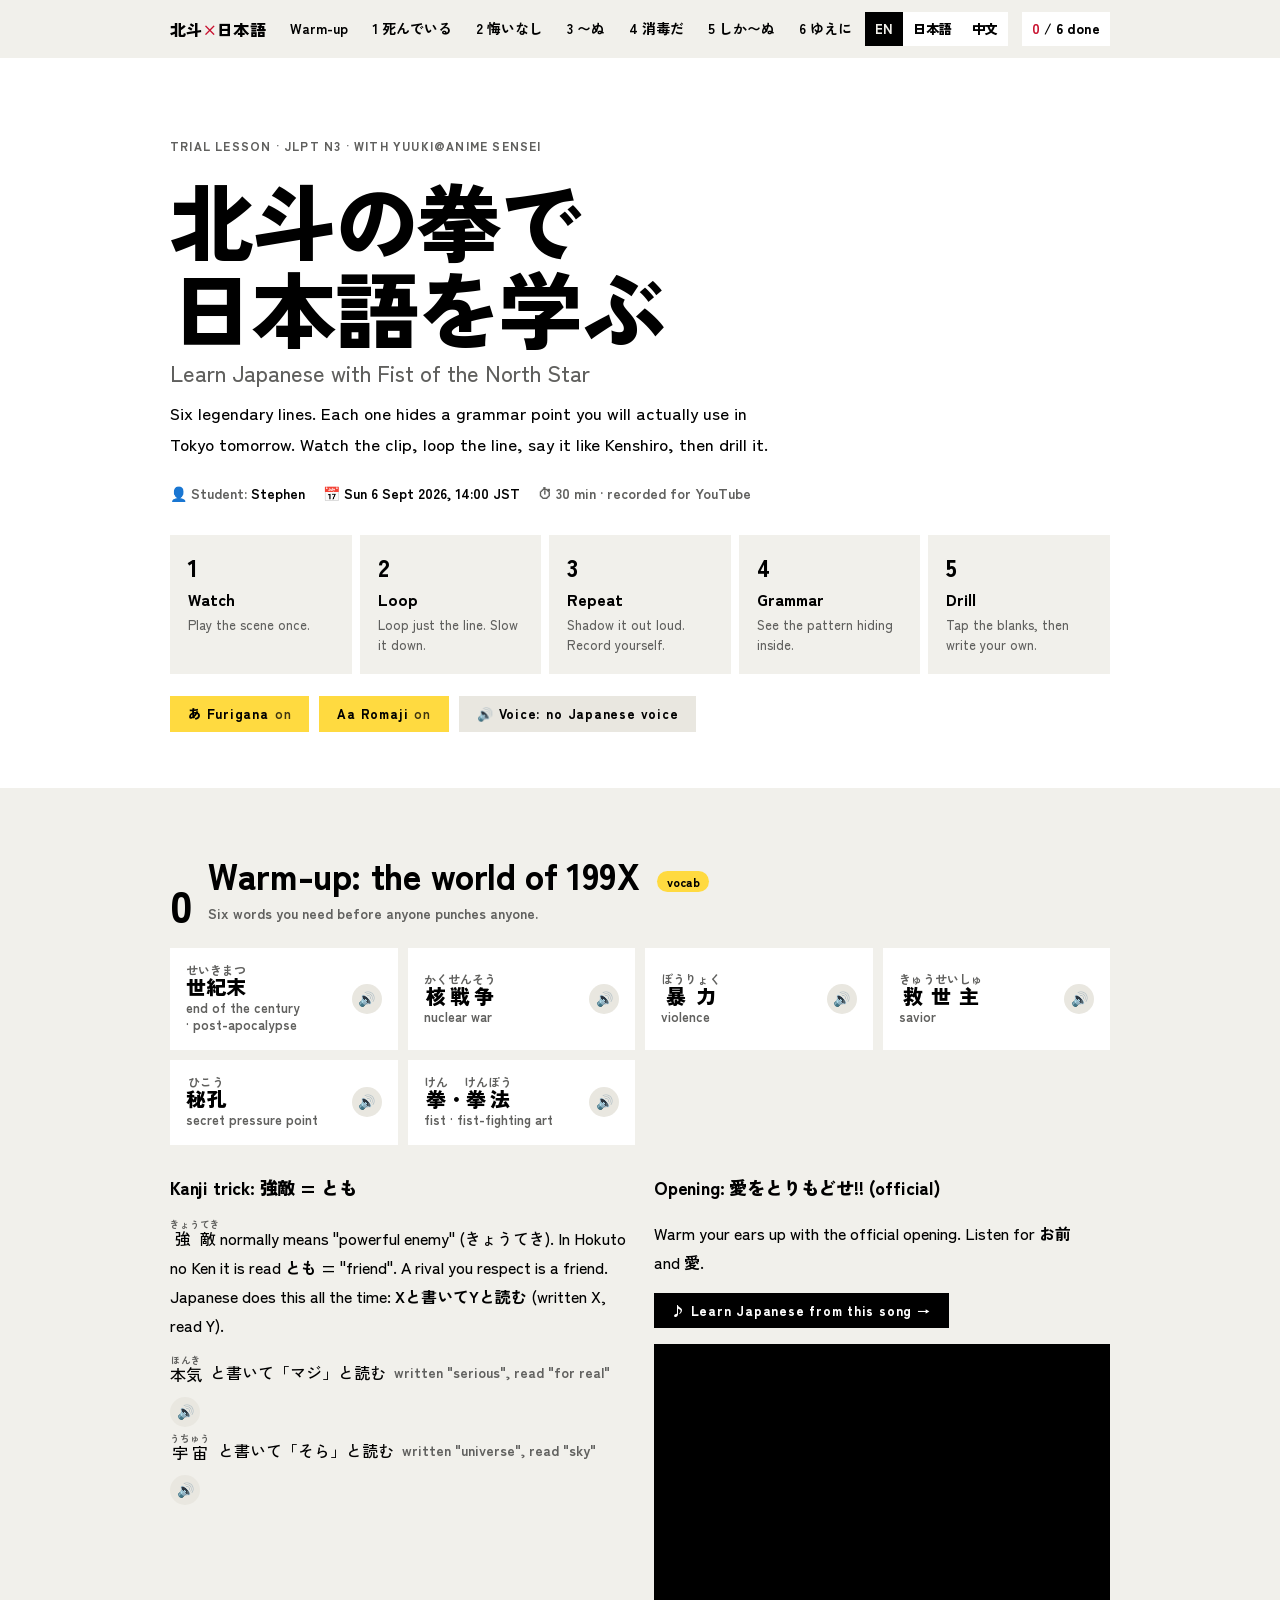
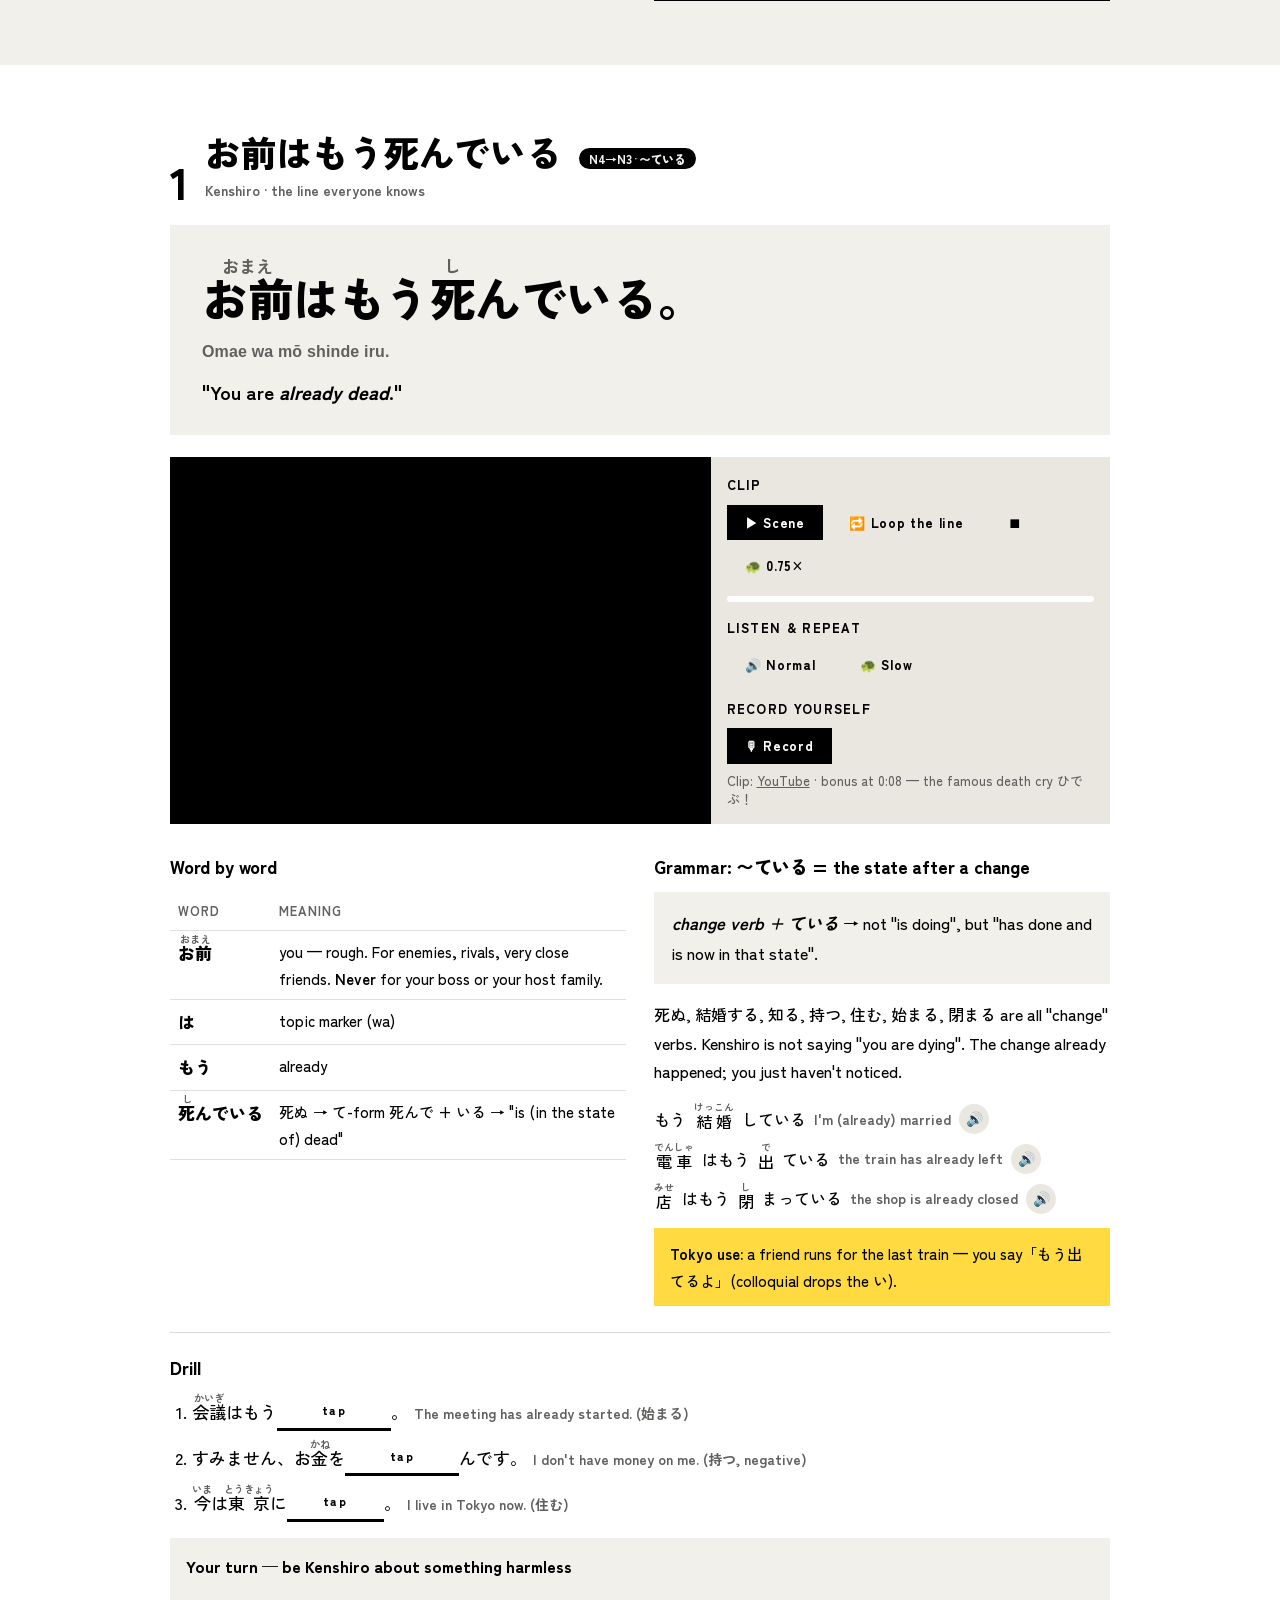
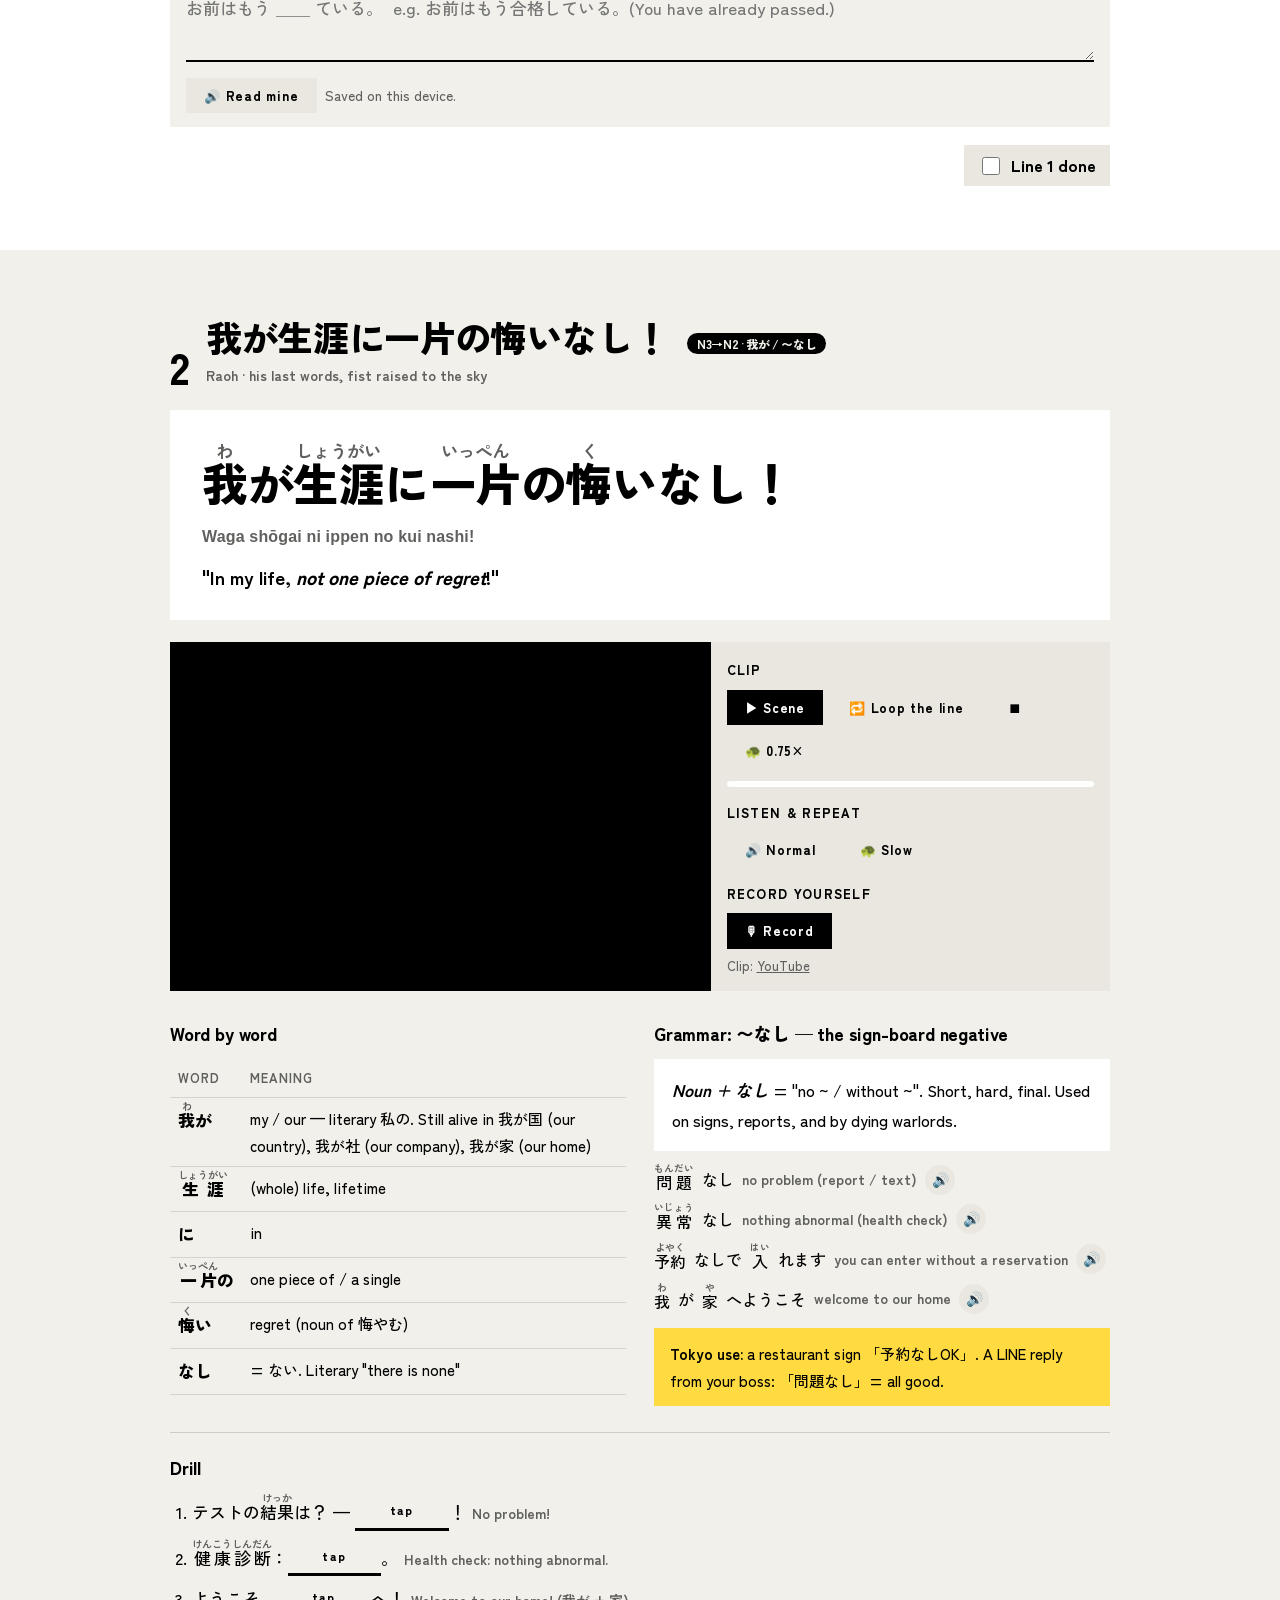
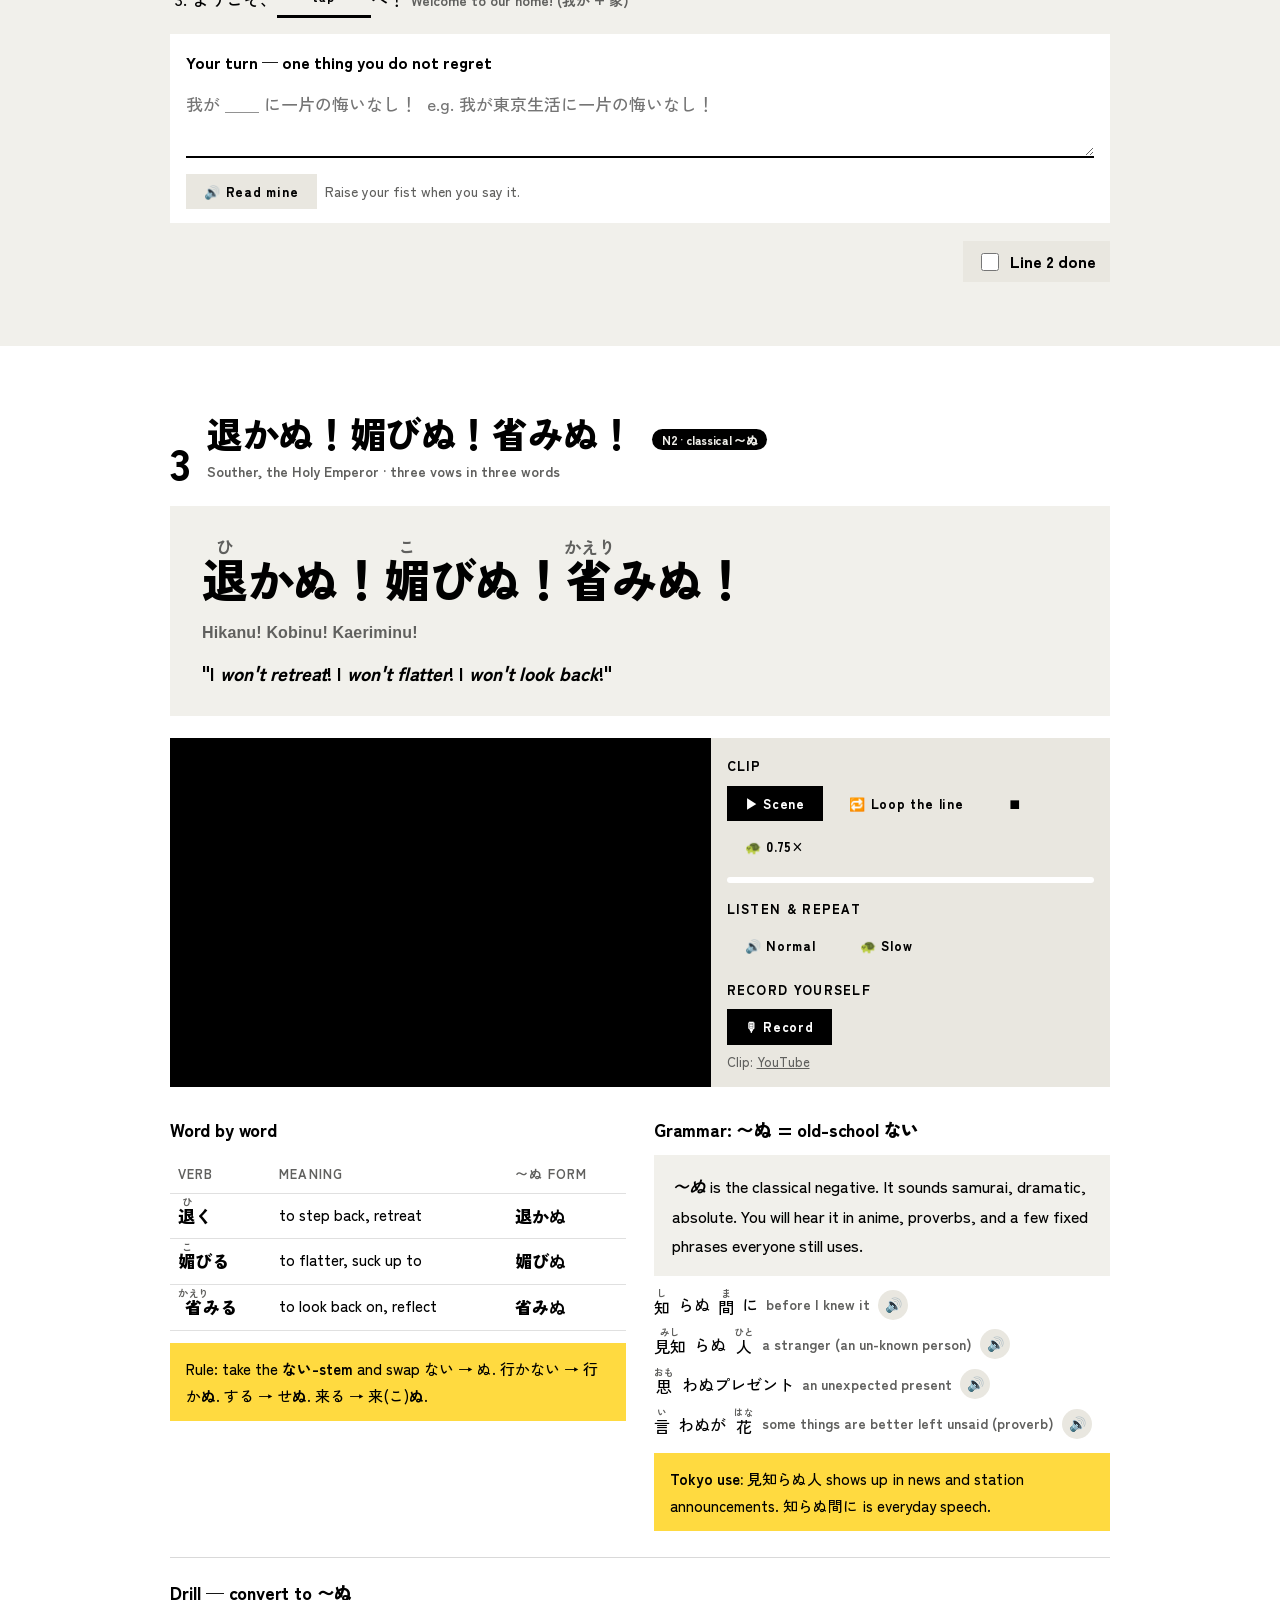
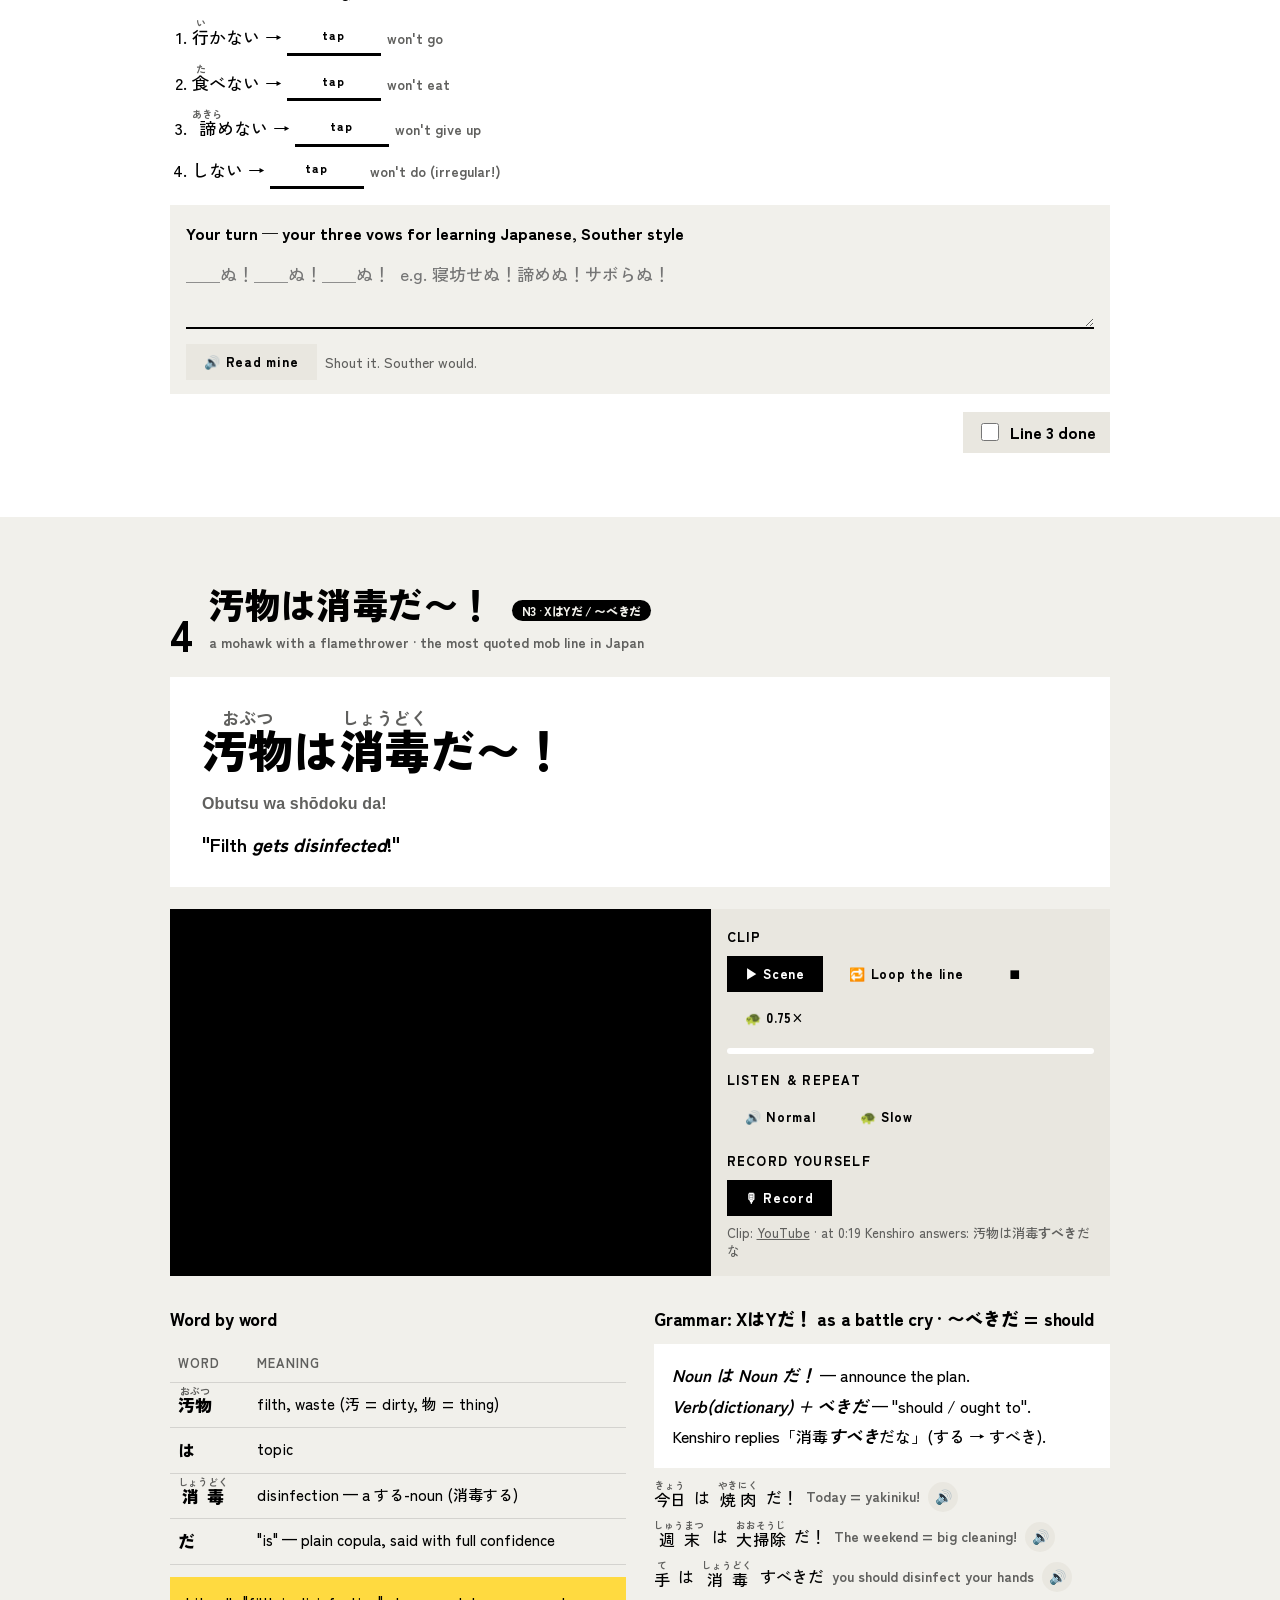
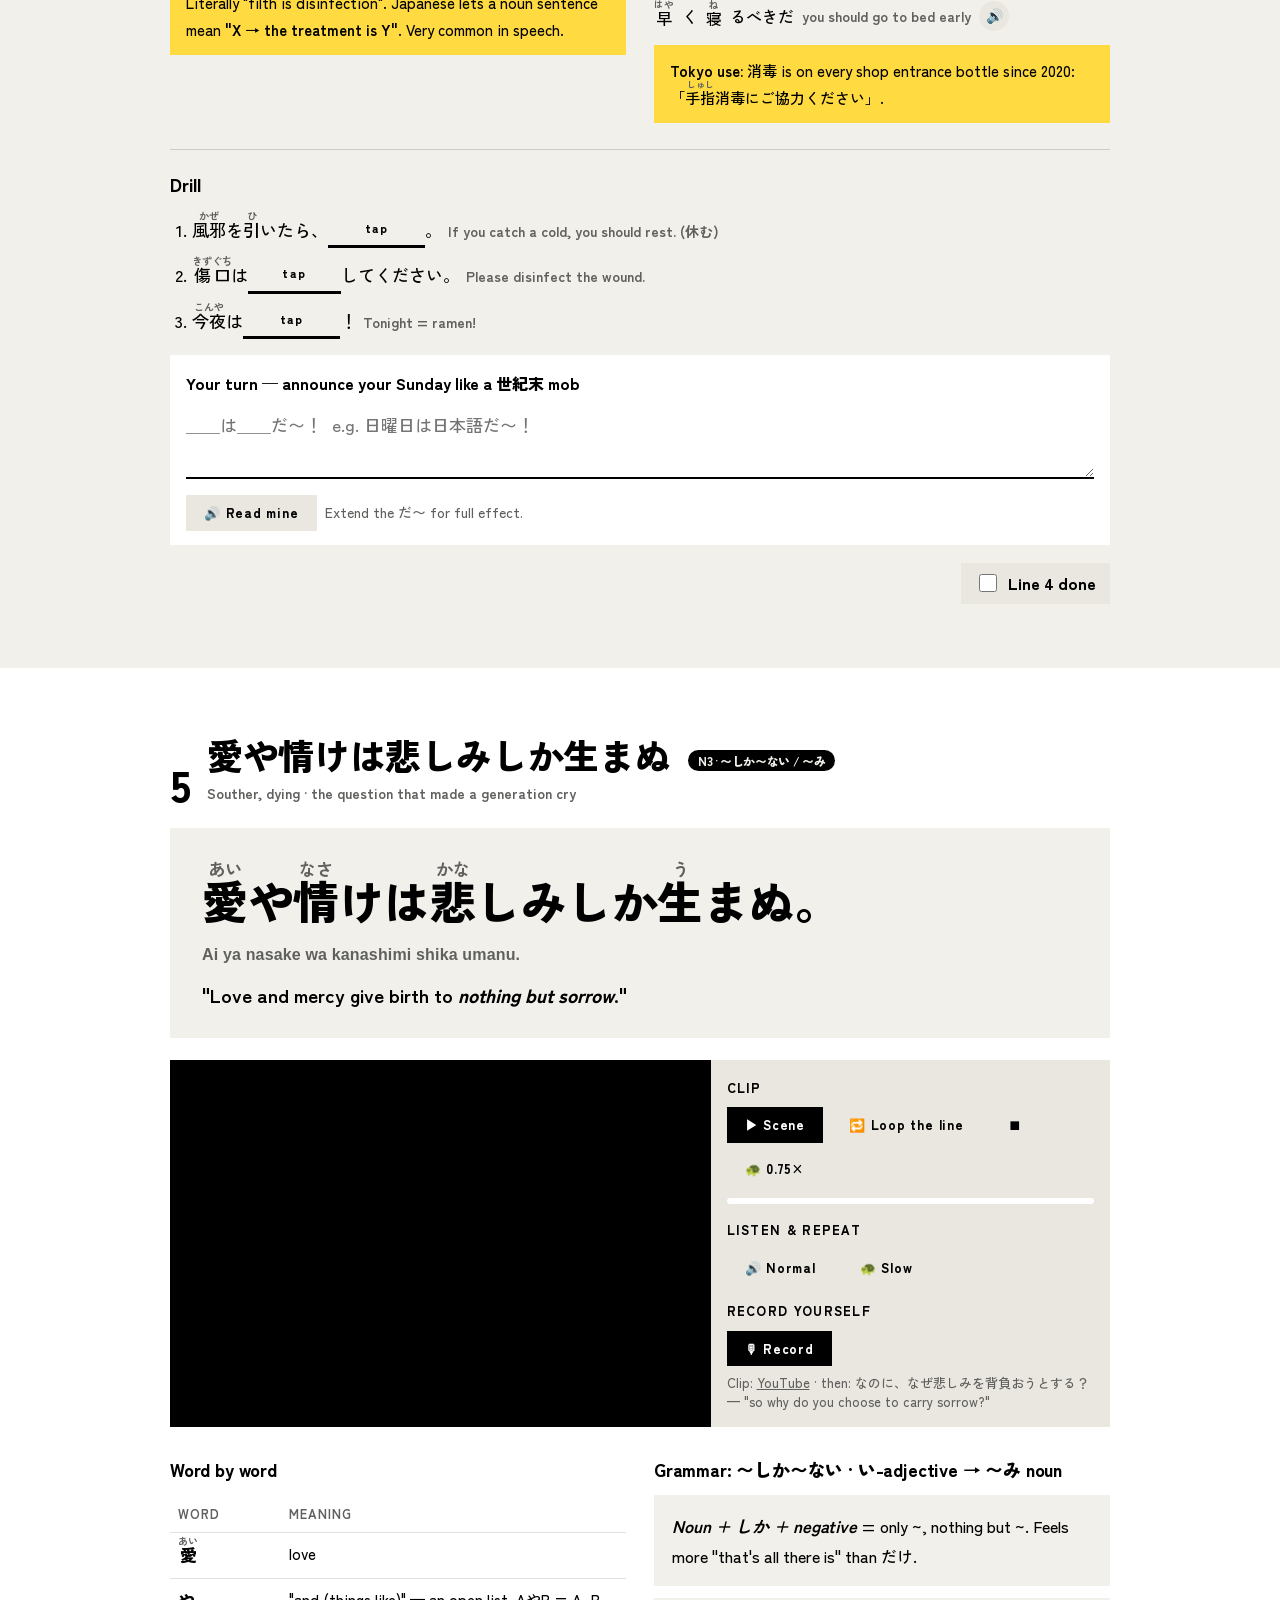
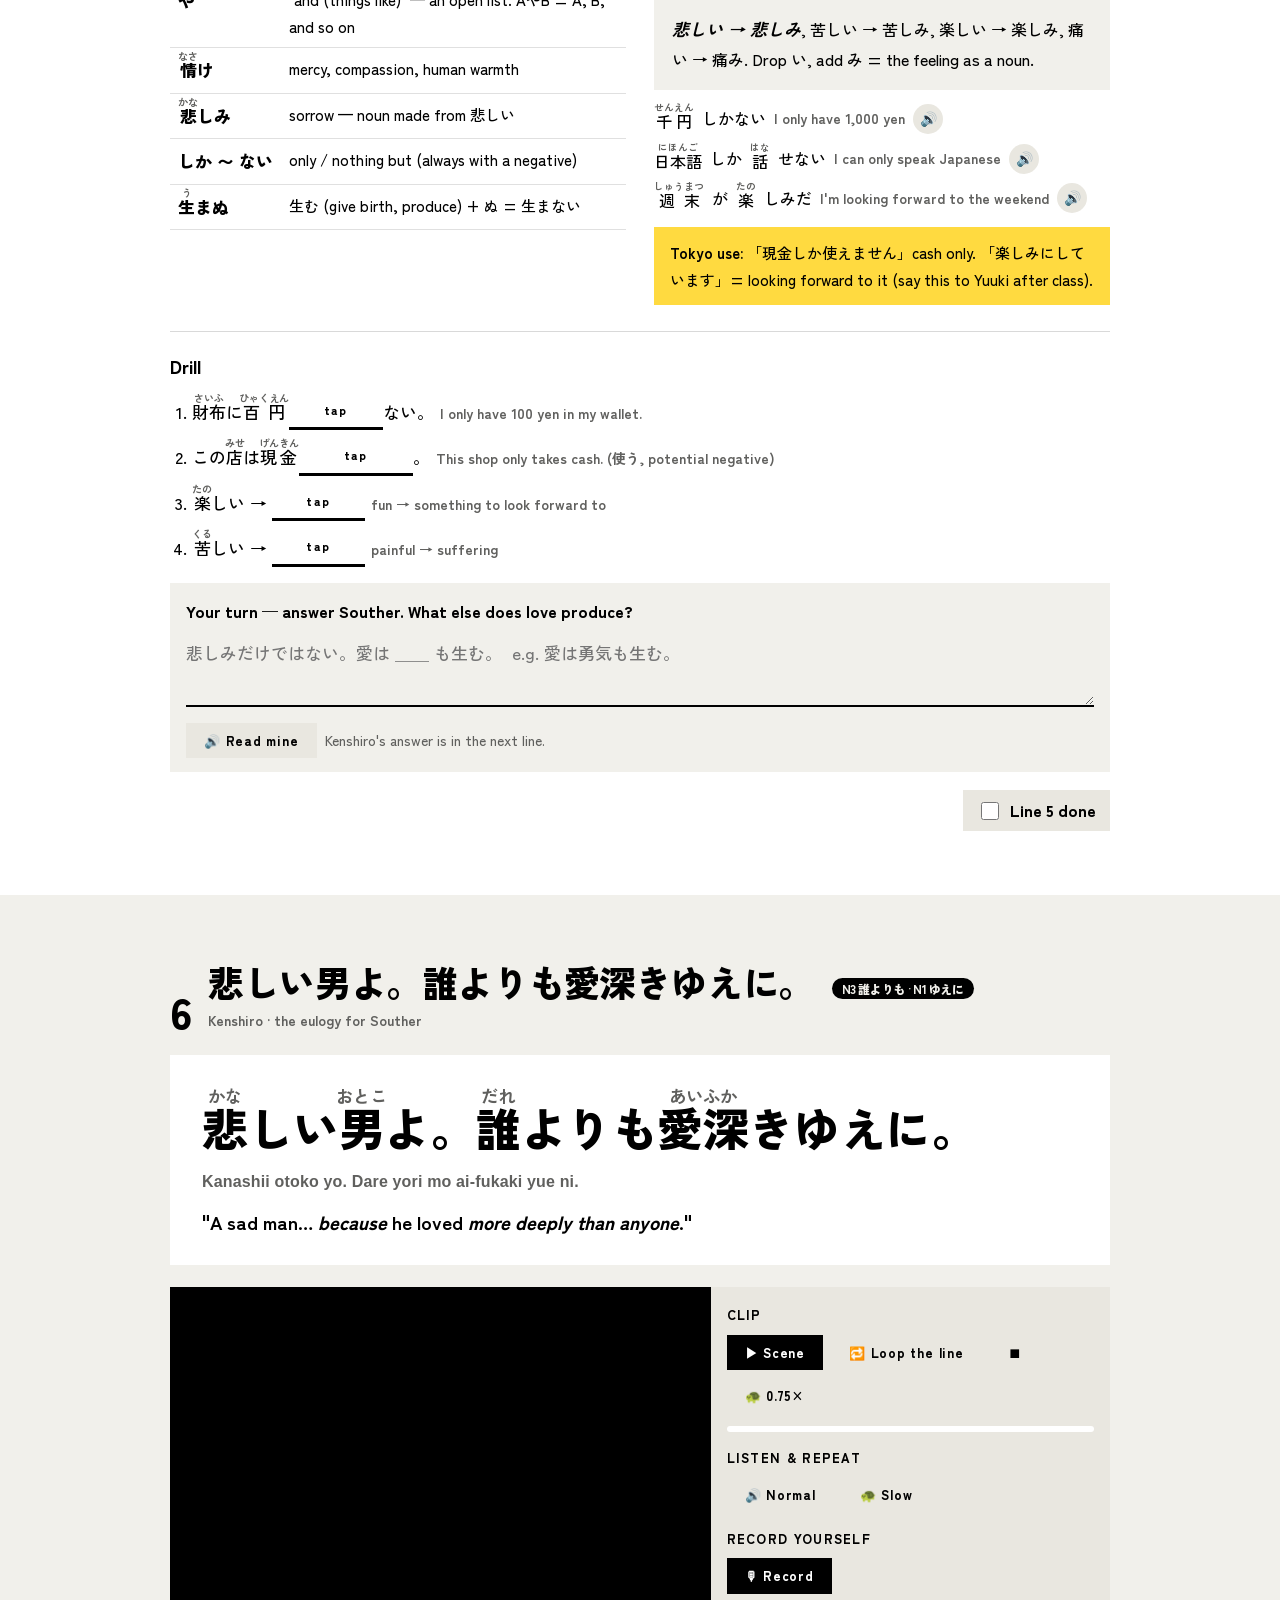
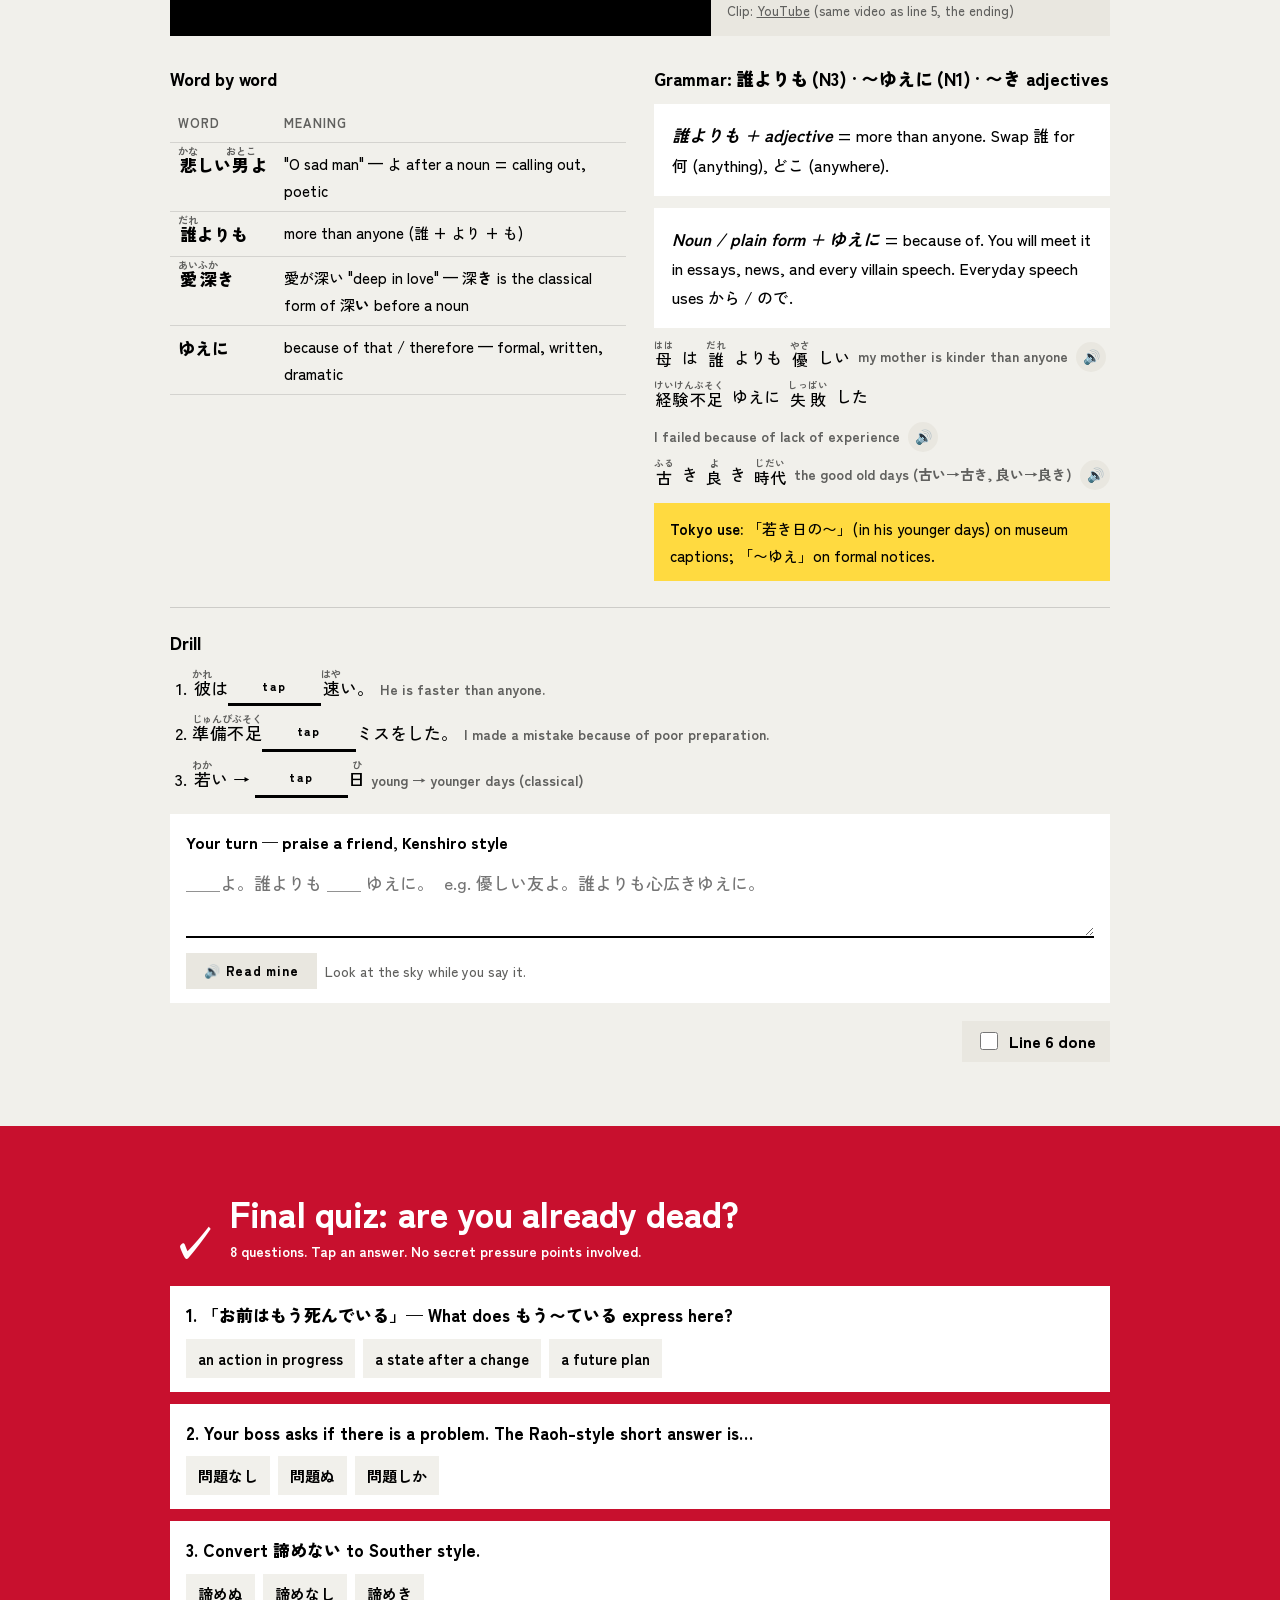
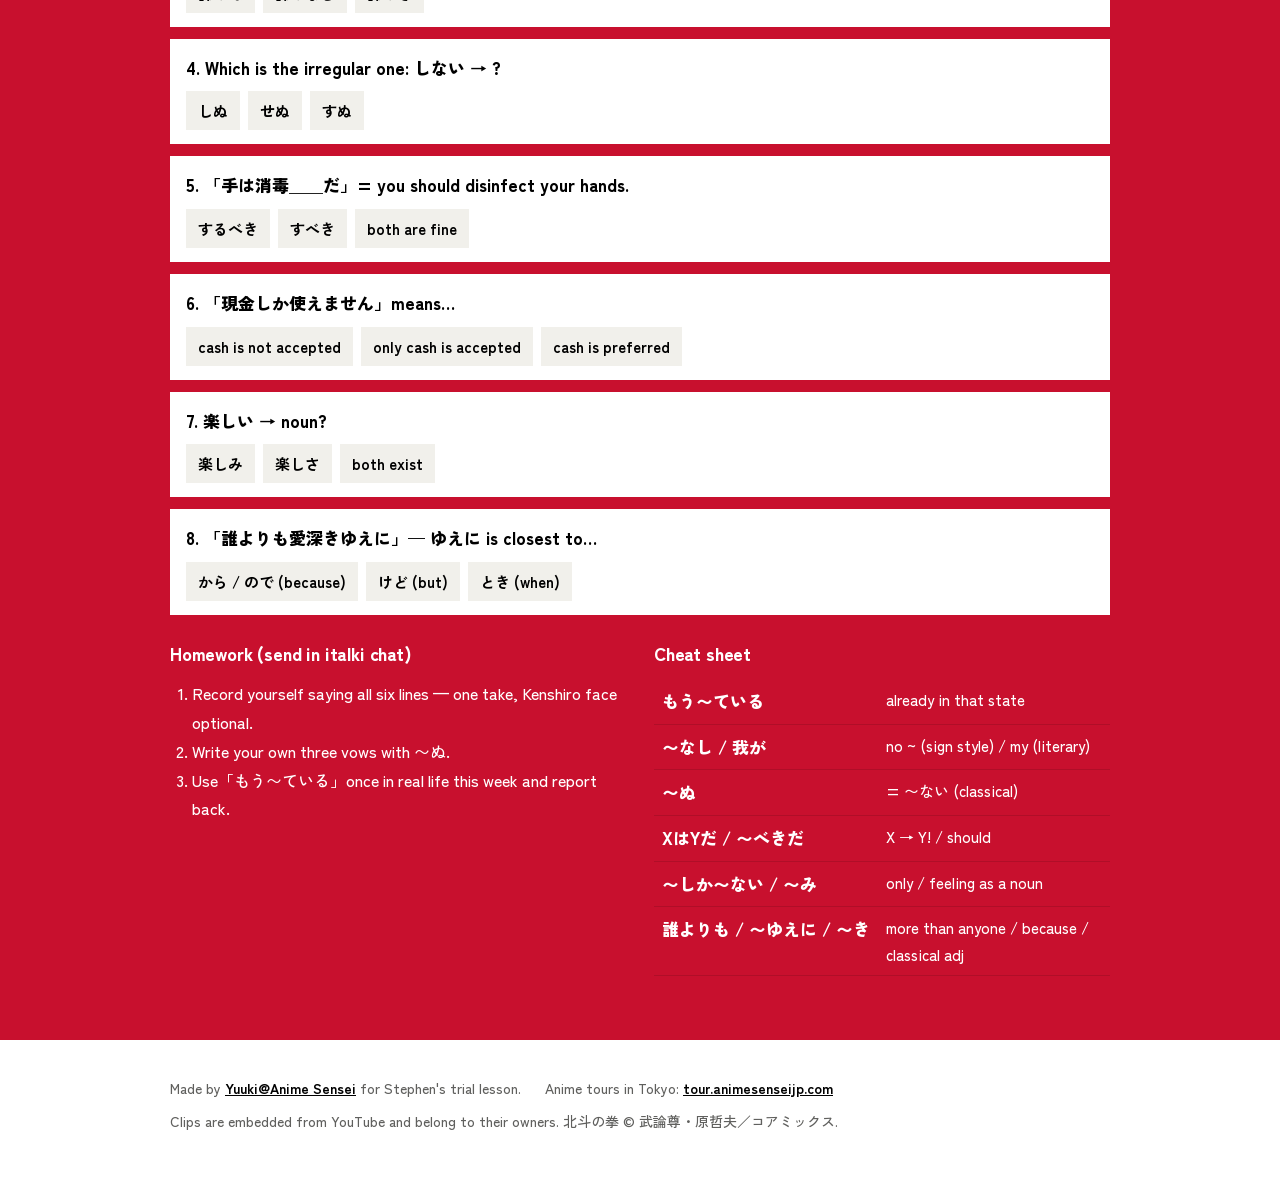
==== commit 0f8ccd41: "adopt motif B (liner notes) as default; picker keeps old design as option" ====
--- a/index.html
+++ b/index.html
@@ -1,5 +1,5 @@
 <!doctype html>
-<html lang="ja">
+<html lang="ja" data-motif="b">
 <head>
 <meta charset="utf-8">
 <meta name="viewport" content="width=device-width,initial-scale=1">
@@ -9,6 +9,7 @@
 <link rel="preconnect" href="https://fonts.gstatic.com" crossorigin>
 <link href="https://fonts.googleapis.com/css2?family=Zen+Kaku+Gothic+New:wght@500;700;900&family=Dela+Gothic+One&display=swap" rel="stylesheet">
 <link rel="stylesheet" href="style.css">
+<script src="motif.js"></script>
 </head>
 <body>
 
@@ -604,7 +605,7 @@
   const t=setInterval(()=>{
     const cur=p.getCurrentTime();
     bar.style.width=Math.max(0,Math.min(100,(cur-a)/(b-a)*100))+'%';
-    if(p.getPlayerState()===1&&cur<a-0.6){p.seekTo(a,true);return;}
+    if(cur<a-0.6){ if(Date.now()-(loops[id].last||0)>1000){loops[id].last=Date.now();p.seekTo(a,true);} return; }
     if(cur>=b){ if(loop){p.seekTo(a,true);} else {p.pauseVideo();stopLoop(id);} }
   },80);
   loops[id]={t};
--- a/style.css
+++ b/style.css
@@ -198,3 +198,213 @@
   .top nav{display:none}
 }
 @media(prefers-reduced-motion:reduce){*{animation:none!important;transition:none!important}}
+
+/* =====================================================================
+   MOTIF VARIANTS (Refero-inspired). Activated by html[data-motif].
+   A = zine poster (Roberta's Pizza) / B = liner notes (Epidemic Sound) / C = scarlet ink on butcher paper (Redbrick Coffee)
+   ===================================================================== */
+
+/* ---------- A: ジン・ポスター ---------- */
+html[data-motif="a"]{--paper:#ffffff;--paper-2:#f4f4f4;--ink:#2b2f36;--sub:#5b6068;--red:#ed2023;--red-ink:#c2181b;--gold:#ffd54a;--line:#2b2f36;--deco:rgba(237,32,35,.10)}
+html[data-motif="a"] body{background:var(--paper)}
+html[data-motif="a"] .top{border-bottom:1px solid var(--line);background:rgba(255,255,255,.94)}
+html[data-motif="a"] .top nav a{text-transform:uppercase;letter-spacing:.06em;font-size:13px;border-radius:7px}
+html[data-motif="a"] .eyebrow{border:0;background:var(--ink);color:#fff;border-radius:7px;letter-spacing:.12em}
+html[data-motif="a"] .hero{border-bottom:0;padding-bottom:0}
+html[data-motif="a"] .hero::before{display:none}
+html[data-motif="a"] .hero .wrap{padding-bottom:40px}
+html[data-motif="a"] .hero::after{content:"";display:block;height:34px;background:repeating-linear-gradient(90deg,var(--ink) 0 17px,#fff 17px 34px),repeating-linear-gradient(90deg,#fff 0 17px,var(--ink) 17px 34px);background-size:34px 17px;background-position:0 0,0 17px;background-repeat:repeat-x}
+html[data-motif="a"] .howto{border:1px solid var(--line);border-radius:7px;overflow:hidden}
+html[data-motif="a"] .howto>div{border-right:1px solid var(--line)}
+html[data-motif="a"] .howto .n{color:var(--red)}
+html[data-motif="a"] .btn{border-radius:7px;border:1px solid var(--ink);text-transform:uppercase;letter-spacing:.04em;font-size:13px;box-shadow:none}
+html[data-motif="a"] .btn:hover{box-shadow:rgba(0,0,0,.25) 0 4px 4px 0;transform:translateY(-1px)}
+html[data-motif="a"] .btn.primary{background:var(--red);border-color:var(--red)}
+html[data-motif="a"] .btn.dark{background:var(--ink)}
+html[data-motif="a"] section{border-bottom:0;padding:56px 0 40px}
+html[data-motif="a"] section::before{display:none}
+html[data-motif="a"] section::after{content:"";position:absolute;left:0;right:0;bottom:0;height:20px;background:repeating-linear-gradient(90deg,var(--ink) 0 10px,#fff 10px 20px),repeating-linear-gradient(90deg,#fff 0 10px,var(--ink) 10px 20px);background-size:20px 10px;background-position:0 0,0 10px;background-repeat:repeat-x;opacity:.9}
+html[data-motif="a"] #quiz{background:var(--red);color:#fff}
+html[data-motif="a"] #quiz::after{display:none}
+html[data-motif="a"] #quiz .sec-head .num,html[data-motif="a"] #quiz .who,html[data-motif="a"] #quiz h3,html[data-motif="a"] #quiz th,html[data-motif="a"] #quiz td{color:#fff}
+html[data-motif="a"] #quiz h3::before{background:#fff}
+html[data-motif="a"] #quiz .q{border:0;box-shadow:rgba(0,0,0,.25) 0 4px 4px 0;transform:rotate(-.6deg);color:var(--ink)}
+html[data-motif="a"] #quiz .q:nth-child(even){transform:rotate(.5deg)}
+html[data-motif="a"] #quiz .q .why,html[data-motif="a"] #quiz .q .qt rt{color:var(--sub)}
+html[data-motif="a"] #quiz .score{color:#fff}
+html[data-motif="a"] #quiz ol li{color:#fff}
+html[data-motif="a"] .sec-head .num{font-size:64px;color:var(--red);text-shadow:4px 4px 0 var(--ink)}
+html[data-motif="a"] .tag{border-radius:999px;text-transform:uppercase;letter-spacing:.06em;font-size:12px;padding:3px 10px}
+html[data-motif="a"] .bubble{border:1px solid var(--ink);border-radius:7px;box-shadow:rgba(0,0,0,.25) 0 4px 4px 0}
+html[data-motif="a"] .bubble::after{border-width:1px}
+html[data-motif="a"] .panel{border:1px solid var(--ink);border-radius:7px;overflow:hidden;background:#fff}
+html[data-motif="a"] .panel .vid{border-right:1px solid var(--ink)}
+html[data-motif="a"] .ctl .lbl{color:var(--red);letter-spacing:.14em}
+html[data-motif="a"] .loopbar{border:1px solid var(--ink)}
+html[data-motif="a"] h3::before{background:var(--red);transform:none;border-radius:50%}
+html[data-motif="a"] .note{border:1px solid var(--ink);border-radius:7px;box-shadow:rgba(0,0,0,.25) 0 4px 4px 0}
+html[data-motif="a"] .drill{border-top:1px solid var(--ink)}
+html[data-motif="a"] .yourturn{border:1px solid var(--ink);border-radius:7px}
+html[data-motif="a"] .done label{border-radius:7px;text-transform:uppercase;letter-spacing:.04em;font-size:13px}
+html[data-motif="a"] .chip{border:1px solid var(--ink);border-radius:7px;transform:rotate(-1deg);box-shadow:rgba(0,0,0,.25) 0 4px 4px 0}
+html[data-motif="a"] .chip:nth-child(even){transform:rotate(1deg)}
+html[data-motif="a"] .lang{border-radius:7px;border-width:1px}
+html[data-motif="a"] .top .prog{border-width:1px;border-radius:7px}
+html[data-motif="a"] .spk{border-width:1px}
+html[data-motif="a"] footer{background:var(--ink);color:#c9ccd2}
+html[data-motif="a"] footer a{color:#fff}
+/* song page */
+html[data-motif="a"] .player-wrap,html[data-motif="a"] .seg,html[data-motif="a"] .lyrics,html[data-motif="a"] .title-line{border:1px solid var(--ink);border-radius:7px;overflow:hidden}
+html[data-motif="a"] .seg .head{border-bottom:1px solid var(--ink);background:#fff}
+html[data-motif="a"] .seg{box-shadow:rgba(0,0,0,.25) 0 4px 4px 0}
+html[data-motif="a"] .pbar{border-top:1px solid var(--ink)}
+html[data-motif="a"] .lyrics{background:var(--gold)}
+html[data-motif="a"] #song::after{display:none}
+
+/* ---------- B: ライナーノーツ ---------- */
+html[data-motif="b"]{--paper:#f1f0eb;--paper-2:#e9e7e0;--ink:#000000;--sub:#60605e;--red:#c8102e;--red-ink:#a60d26;--gold:#ffda40;--line:#000000;--deco:rgba(0,0,0,.05)}
+html[data-motif="b"] body{background:var(--paper)}
+html[data-motif="b"] .top{border-bottom:0;background:rgba(241,240,235,.92)}
+html[data-motif="b"] .top nav a,html[data-motif="b"] .lang,html[data-motif="b"] .lang button,html[data-motif="b"] .top .prog{border-radius:0}
+html[data-motif="b"] .top .prog{border:0;background:#fff}
+html[data-motif="b"] .lang{border:0;background:#fff}
+html[data-motif="b"] .eyebrow{border:0;padding:0;color:var(--sub);letter-spacing:.1em;font-size:12px}
+html[data-motif="b"] .hero{border-bottom:0;padding:72px 0 56px;background:#fff}
+html[data-motif="b"] .hero::before{display:none}
+html[data-motif="b"] .hero h1{font-family:"Zen Kaku Gothic New",sans-serif;font-weight:900;letter-spacing:-.02em;font-size:clamp(40px,7.5vw,84px);line-height:1.05}
+html[data-motif="b"] .hero h1 .en{font-weight:500;color:var(--sub);font-size:clamp(17px,2.2vw,22px)}
+html[data-motif="b"] .howto{border:0;background:transparent;gap:8px}
+html[data-motif="b"] .howto>div{border:0;background:var(--paper);padding:20px 18px}
+html[data-motif="b"] .howto .n{font-family:"Zen Kaku Gothic New",sans-serif;font-weight:900;color:var(--ink);font-size:24px}
+html[data-motif="b"] .btn{border-radius:0;border:0;background:#e9e7e0;color:var(--ink);letter-spacing:.06em;font-size:13px;padding:10px 18px}
+html[data-motif="b"] .btn:hover{transform:none;background:#dedbd2}
+html[data-motif="b"] .btn.primary,html[data-motif="b"] .btn.dark{background:#000;color:#fff}
+html[data-motif="b"] .btn.on{background:var(--gold);color:#000}
+html[data-motif="b"] section{border-bottom:0;padding:64px 0}
+html[data-motif="b"] section::before{display:none}
+html[data-motif="b"] section:nth-of-type(even){background:#fff}
+html[data-motif="b"] #quiz{background:var(--red);color:#fff}
+html[data-motif="b"] #quiz .sec-head .num,html[data-motif="b"] #quiz .who,html[data-motif="b"] #quiz h3,html[data-motif="b"] #quiz th,html[data-motif="b"] #quiz td,html[data-motif="b"] #quiz ol li,html[data-motif="b"] #quiz .score{color:#fff}
+html[data-motif="b"] #quiz h3::before{background:#fff}
+html[data-motif="b"] #quiz .q{border:0;color:#000}
+html[data-motif="b"] #quiz .q .opts button{border:0;background:var(--paper);border-radius:0}
+html[data-motif="b"] .sec-head .num{font-family:"Zen Kaku Gothic New",sans-serif;font-weight:900;color:var(--ink);font-size:44px;line-height:1}
+html[data-motif="b"] .sec-head h2{font-size:clamp(24px,3.6vw,36px);letter-spacing:-.01em}
+html[data-motif="b"] .tag{border-radius:999px;background:#000;font-size:12px;padding:3px 10px}
+html[data-motif="b"] .tag.n3,html[data-motif="b"] .tag.n2,html[data-motif="b"] .tag.n1{background:#000}
+html[data-motif="b"] .tag.fun{background:var(--gold);color:#000}
+html[data-motif="b"] .bubble{border:0;border-radius:0;background:#fff;padding:32px 32px 26px}
+html[data-motif="b"] section:nth-of-type(even) .bubble{background:var(--paper)}
+html[data-motif="b"] .bubble::after{display:none}
+html[data-motif="b"] .bubble .jp{letter-spacing:-.01em}
+html[data-motif="b"] .bubble .en i{color:var(--ink);font-style:italic;font-weight:900}
+html[data-motif="b"] .panel{border:0;background:#e9e7e0}
+html[data-motif="b"] .panel .vid{border:0}
+html[data-motif="b"] .ctl .lbl{color:var(--ink);letter-spacing:.1em}
+html[data-motif="b"] .loopbar{border:0;background:#fff}
+html[data-motif="b"] h3::before{display:none}
+html[data-motif="b"] h3{letter-spacing:-.01em;font-size:18px}
+html[data-motif="b"] th,html[data-motif="b"] td{border-bottom:1px solid rgba(0,0,0,.12)}
+html[data-motif="b"] .gp{border-left:0;padding:16px 18px;background:#fff}
+html[data-motif="b"] section:nth-of-type(even) .gp{background:var(--paper)}
+html[data-motif="b"] .gp b{font-style:italic}
+html[data-motif="b"] .note{border:0;background:var(--gold);color:#000}
+html[data-motif="b"] .note b{color:#000}
+html[data-motif="b"] .drill{border-top:1px solid rgba(0,0,0,.15)}
+html[data-motif="b"] .blank{border-bottom-color:var(--ink)}
+html[data-motif="b"] .blank::after{color:var(--ink)}
+html[data-motif="b"] .blank.show{color:#000;background:var(--gold)}
+html[data-motif="b"] .yourturn{border:0;background:#fff}
+html[data-motif="b"] section:nth-of-type(even) .yourturn{background:var(--paper)}
+html[data-motif="b"] .done label{border:0;border-radius:0;background:#e9e7e0}
+html[data-motif="b"] .done label.ok{background:var(--gold)}
+html[data-motif="b"] .chip{border:0;background:#fff;padding:16px}
+html[data-motif="b"] .spk{border:0;background:#e9e7e0}
+html[data-motif="b"] .spk.on{background:var(--gold)}
+html[data-motif="b"] .q{border:0}
+html[data-motif="b"] .q .opts button{border:0;background:var(--paper);border-radius:0}
+html[data-motif="b"] footer{background:#fff}
+/* song page */
+html[data-motif="b"] .player-wrap,html[data-motif="b"] .seg,html[data-motif="b"] .title-line{border:0}
+html[data-motif="b"] .seg{background:#fff}
+html[data-motif="b"] .seg .head{border-bottom:0;background:#fff;padding-bottom:0}
+html[data-motif="b"] .seg .head .n{font-family:"Zen Kaku Gothic New",sans-serif;font-weight:900;color:var(--ink);font-size:22px}
+html[data-motif="b"] .pbar{border-top:0;background:#e9e7e0}
+html[data-motif="b"] .lyrics{border:0;background:var(--gold)}
+html[data-motif="b"] .title-line{background:#fff}
+html[data-motif="b"] .title-line .jp{font-family:"Zen Kaku Gothic New",sans-serif;font-weight:900;letter-spacing:-.02em}
+
+/* ---------- C: 朱インク×バターペーパー ---------- */
+html[data-motif="c"]{--paper:#ffffff;--paper-2:#f2f2f2;--ink:#212529;--sub:#6b6f75;--red:#e82c2a;--red-ink:#c9221f;--gold:#ffe7a3;--line:#e82c2a;--deco:rgba(232,44,42,.06)}
+html[data-motif="c"] body{background:#fff}
+html[data-motif="c"] .top{border-bottom:1px solid var(--red);background:rgba(255,255,255,.94)}
+html[data-motif="c"] .top .brand{color:var(--red)}
+html[data-motif="c"] .top nav a{color:var(--red);font-weight:700;letter-spacing:.013em}
+html[data-motif="c"] .top nav a.on,html[data-motif="c"] .top nav a:hover{background:transparent;color:var(--red);opacity:.6}
+html[data-motif="c"] .top .prog,html[data-motif="c"] .lang{border:1px solid var(--red);color:var(--red)}
+html[data-motif="c"] .lang button{color:var(--red)}
+html[data-motif="c"] .lang button.on{background:var(--red);color:#fff}
+html[data-motif="c"] .eyebrow{border:0;padding:0;border-bottom:1px solid var(--red);border-radius:0;display:block;width:100%;font-size:11px;letter-spacing:.06em;padding-bottom:8px}
+html[data-motif="c"] .hero{border-bottom:1px solid var(--red);padding:28px 0 48px}
+html[data-motif="c"] .hero::before{display:none}
+html[data-motif="c"] .hero h1{color:var(--red);font-family:"Zen Kaku Gothic New",sans-serif;font-weight:900;font-size:clamp(44px,8vw,96px);line-height:1;letter-spacing:-.01em}
+html[data-motif="c"] .hero h1 .en{color:var(--ink);font-weight:500;letter-spacing:.017em}
+html[data-motif="c"] .lead{font-size:18px;letter-spacing:.017em;line-height:1.5}
+html[data-motif="c"] .howto{border:0;background:transparent;gap:10px}
+html[data-motif="c"] .howto>div{border:0;background:var(--paper-2);border-radius:25px;padding:24px 22px}
+html[data-motif="c"] .howto .n{font-family:"Zen Kaku Gothic New",sans-serif;font-weight:500;color:var(--red);font-size:28px}
+html[data-motif="c"] .btn{border-radius:50px;border:1px solid var(--red);background:transparent;color:var(--red);font-weight:700;letter-spacing:.013em;font-size:14px;padding:9px 18px}
+html[data-motif="c"] .btn:hover{transform:none;opacity:.7}
+html[data-motif="c"] .btn.primary,html[data-motif="c"] .btn.dark{background:transparent;color:var(--red);border-color:var(--red)}
+html[data-motif="c"] .btn.on{background:var(--red);color:#fff}
+html[data-motif="c"] section{border-bottom:1px solid var(--red);padding:50px 0}
+html[data-motif="c"] section::before{display:none}
+html[data-motif="c"] .sec-head{border-bottom:1px solid var(--red);padding-bottom:10px;align-items:baseline}
+html[data-motif="c"] .sec-head .num{font-family:"Zen Kaku Gothic New",sans-serif;font-weight:500;font-size:14px;letter-spacing:.06em;color:var(--red);text-transform:uppercase}
+html[data-motif="c"] .sec-head .num::before{content:"Line "}
+html[data-motif="c"] #warmup .sec-head .num::before,html[data-motif="c"] #quiz .sec-head .num::before{content:""}
+html[data-motif="c"] .sec-head h2{font-weight:700;font-size:clamp(26px,4vw,40px);letter-spacing:.01em}
+html[data-motif="c"] .who{color:var(--red);font-weight:500;letter-spacing:.06em;font-size:12px;text-transform:uppercase}
+html[data-motif="c"] .tag{background:transparent;color:var(--red);border:1px solid var(--red);border-radius:50px;font-size:11px;letter-spacing:.06em;font-weight:500}
+html[data-motif="c"] .tag.n3,html[data-motif="c"] .tag.n2,html[data-motif="c"] .tag.n1,html[data-motif="c"] .tag.fun{background:transparent;color:var(--red)}
+html[data-motif="c"] .bubble{border:0;border-radius:25px;background:var(--paper-2);padding:40px 36px 32px}
+html[data-motif="c"] .bubble::after{display:none}
+html[data-motif="c"] .bubble .jp{color:var(--red);font-weight:700}
+html[data-motif="c"] .bubble .en{font-weight:500;letter-spacing:.017em}
+html[data-motif="c"] .bubble .en i{color:var(--red)}
+html[data-motif="c"] .panel{border:0;border-radius:25px;overflow:hidden;background:var(--paper-2)}
+html[data-motif="c"] .panel .vid{border:0}
+html[data-motif="c"] .ctl .lbl{color:var(--red);font-size:11px;letter-spacing:.06em;font-weight:500}
+html[data-motif="c"] .loopbar{border:1px solid var(--red);background:#fff}
+html[data-motif="c"] h3{font-weight:500;font-size:12px;letter-spacing:.06em;text-transform:uppercase;color:var(--red);border-bottom:1px solid var(--red);padding-bottom:6px}
+html[data-motif="c"] h3::before{display:none}
+html[data-motif="c"] th{color:var(--red);font-weight:500}
+html[data-motif="c"] th,html[data-motif="c"] td{border-bottom:1px solid rgba(232,44,42,.25)}
+html[data-motif="c"] .gp{border-left:1px solid var(--red);padding-left:18px}
+html[data-motif="c"] .note{border:0;border-radius:25px;background:var(--paper-2);padding:18px 22px}
+html[data-motif="c"] .drill{border-top:1px solid var(--red)}
+html[data-motif="c"] .yourturn{border:0;border-radius:25px;background:var(--paper-2);padding:22px 24px}
+html[data-motif="c"] .done label{border:1px solid var(--red);color:var(--red);border-radius:50px;font-weight:700}
+html[data-motif="c"] .done label.ok{background:var(--red);color:#fff}
+html[data-motif="c"] .chip{border:0;border-radius:25px;background:var(--paper-2);padding:18px}
+html[data-motif="c"] .spk{border:1px solid var(--red);color:var(--red)}
+html[data-motif="c"] .q{border:0;border-radius:25px;background:var(--paper-2);padding:22px 24px}
+html[data-motif="c"] .q .opts button{border:1px solid var(--red);color:var(--red);background:#fff;border-radius:50px}
+html[data-motif="c"] .q .opts button.ok{background:var(--red);color:#fff}
+html[data-motif="c"] .score{font-family:"Zen Kaku Gothic New",sans-serif;font-weight:700}
+html[data-motif="c"] footer{border-top:1px solid var(--red);margin-top:0}
+html[data-motif="c"] footer a{color:var(--red)}
+/* song page */
+html[data-motif="c"] .player-wrap,html[data-motif="c"] .seg,html[data-motif="c"] .lyrics,html[data-motif="c"] .title-line{border:0;border-radius:25px;overflow:hidden;background:var(--paper-2)}
+html[data-motif="c"] .seg .head{border-bottom:1px solid var(--red);background:transparent}
+html[data-motif="c"] .seg .head .n{font-family:"Zen Kaku Gothic New",sans-serif;font-weight:500;font-size:14px;color:var(--red);letter-spacing:.06em}
+html[data-motif="c"] .seg .head h2{font-weight:700}
+html[data-motif="c"] .pbar{border-top:0}
+html[data-motif="c"] .lyrics{background:var(--gold)}
+html[data-motif="c"] .title-line .jp{color:var(--red);font-family:"Zen Kaku Gothic New",sans-serif;font-weight:900}
+html[data-motif="c"] .title-line{background:#fff;border:1px solid var(--red)}
+
+/* ---------- picker bar (only when ?motif is in the URL) ---------- */
+.motif-picker{position:fixed;left:50%;bottom:16px;transform:translateX(-50%);z-index:999;display:flex;gap:4px;background:#111;padding:6px;border-radius:999px;box-shadow:0 8px 24px rgba(0,0,0,.3)}
+.motif-picker button{appearance:none;border:0;background:transparent;color:#ddd;font:inherit;font-weight:900;font-size:13px;padding:6px 12px;border-radius:999px;cursor:pointer;white-space:nowrap}
+.motif-picker button.on{background:#fff;color:#111}
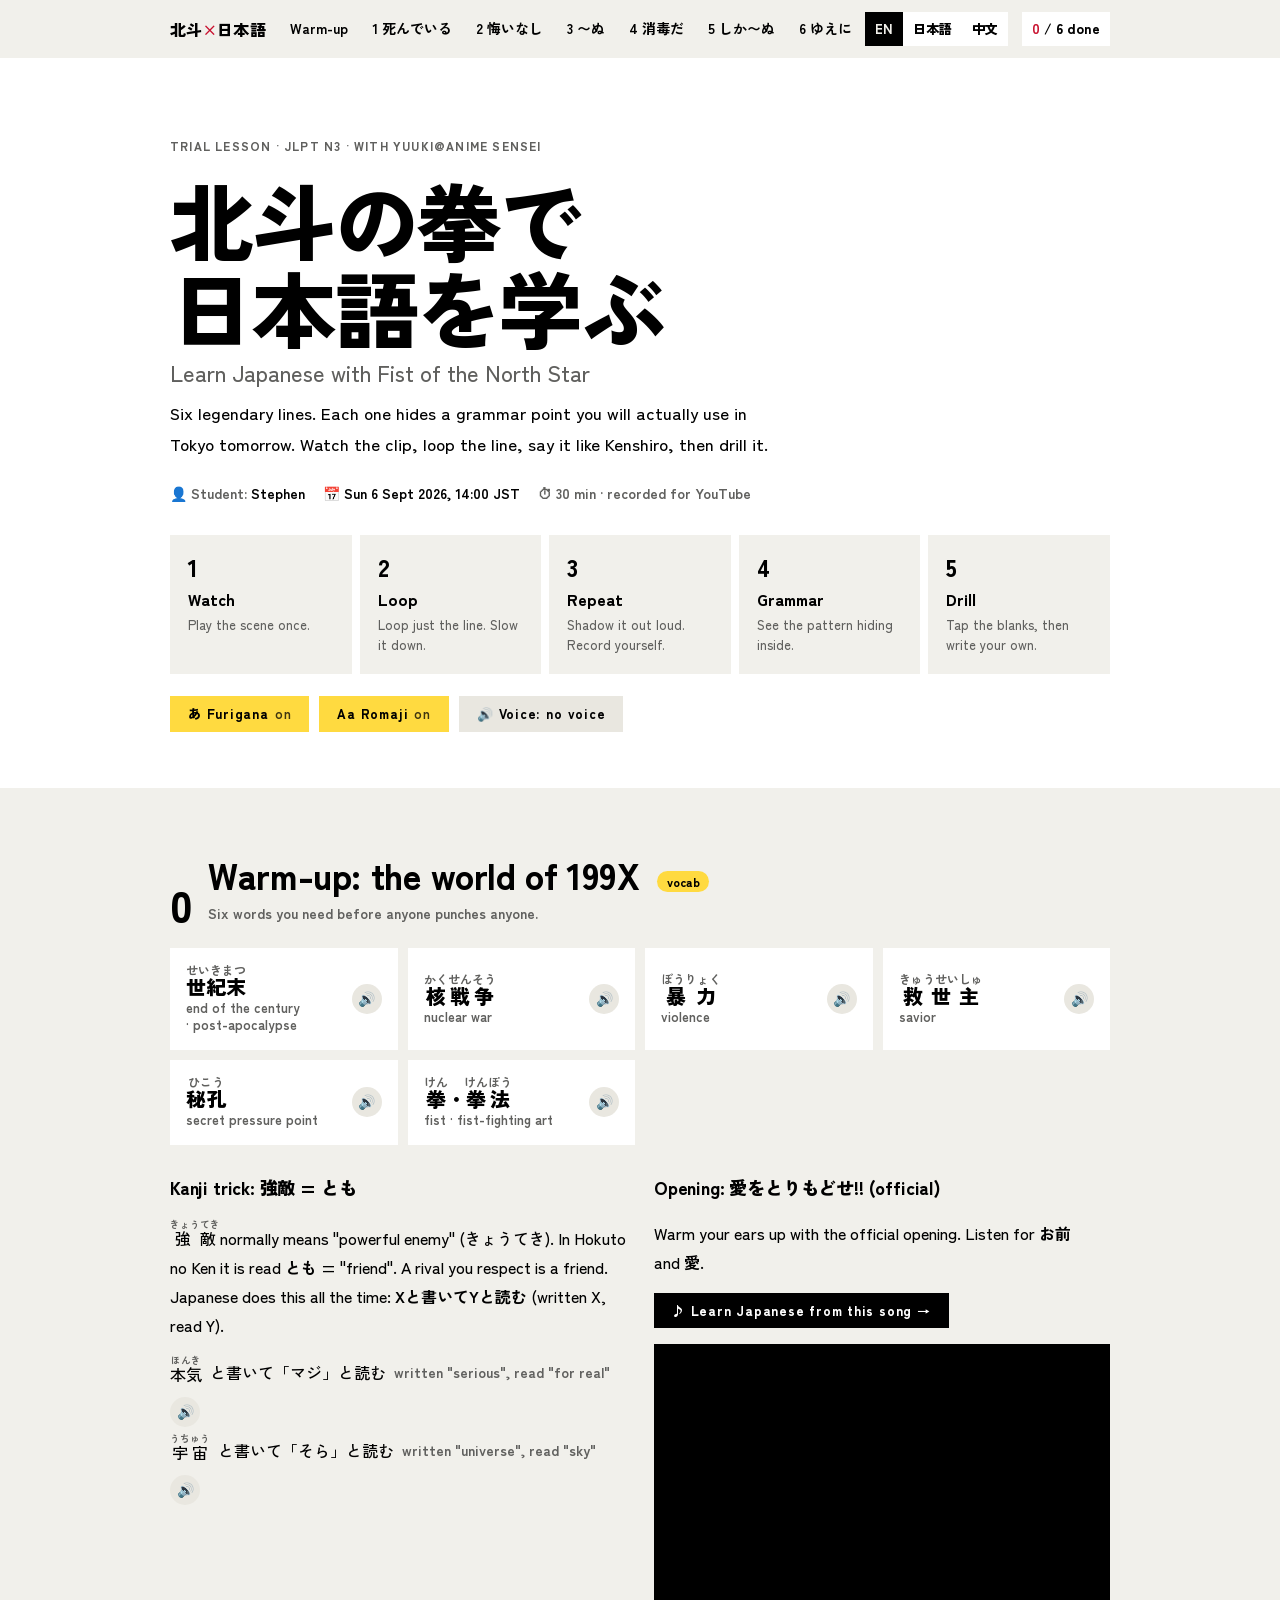
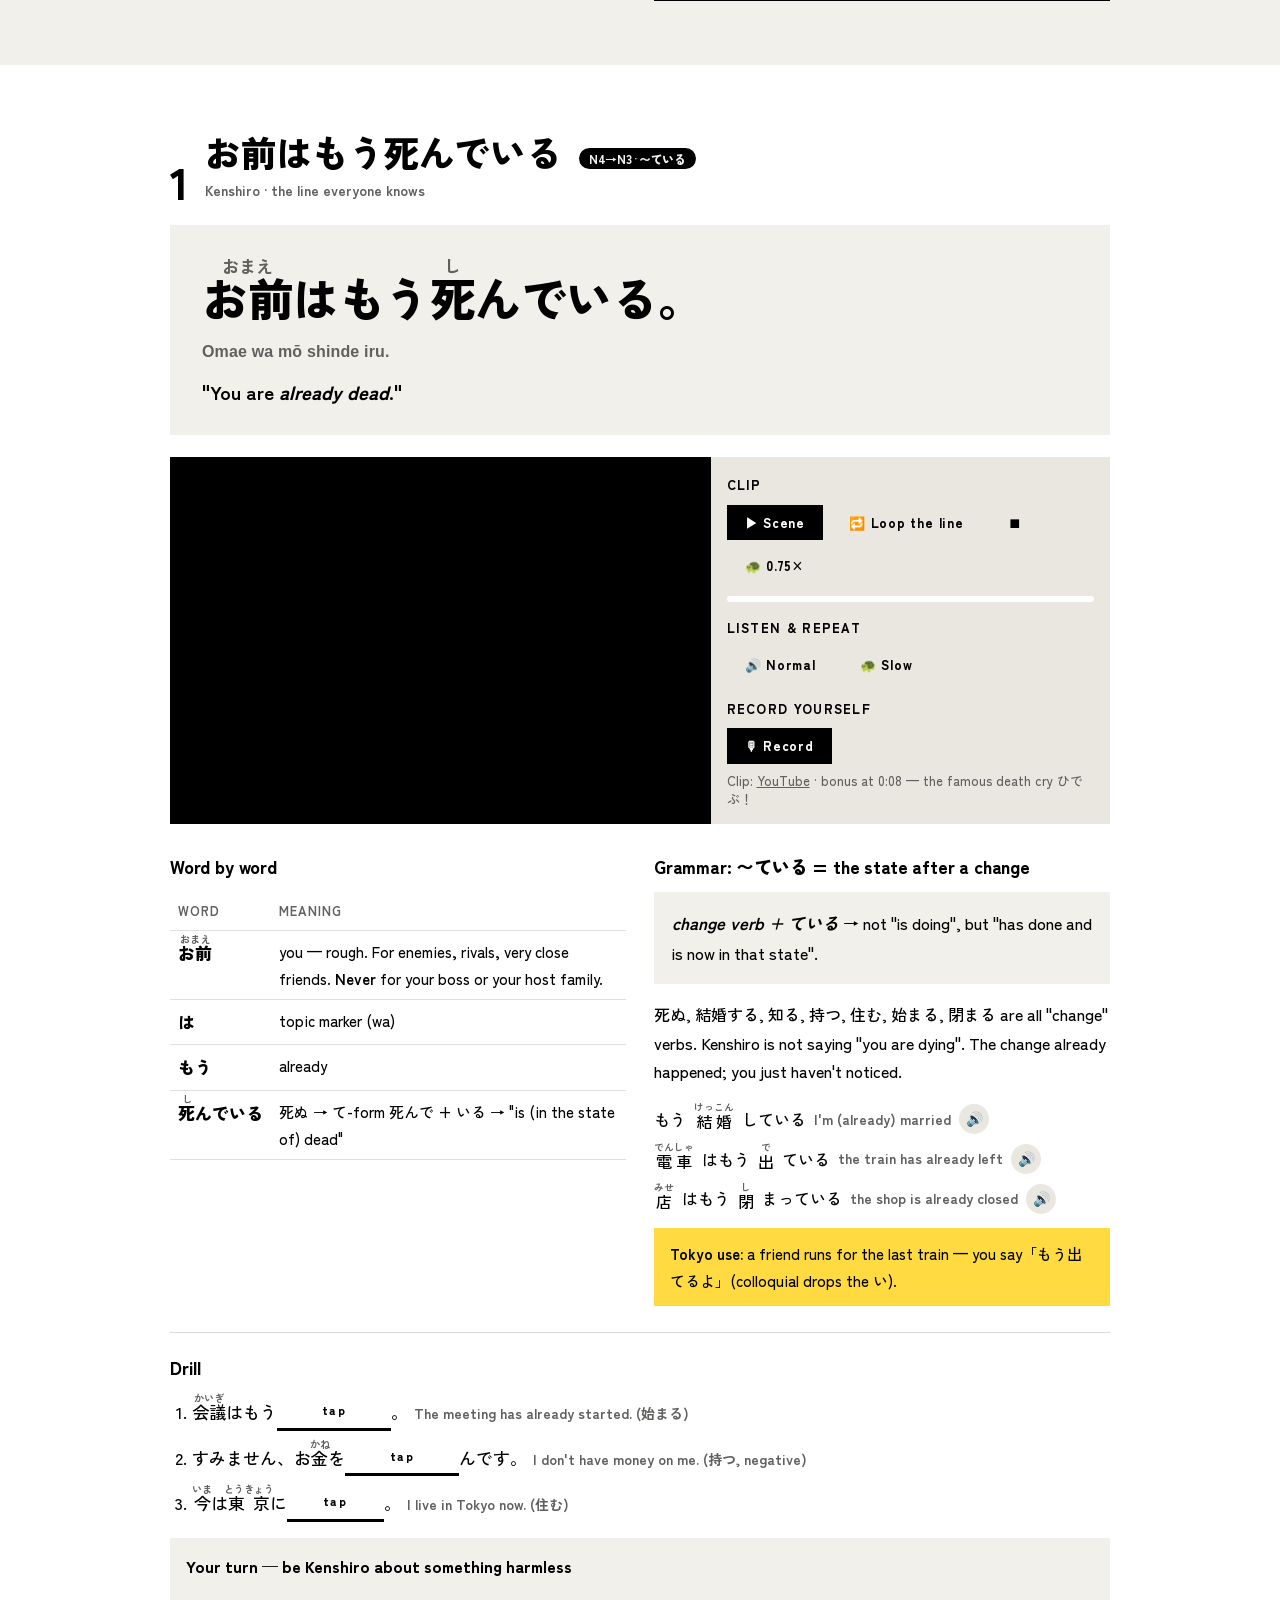
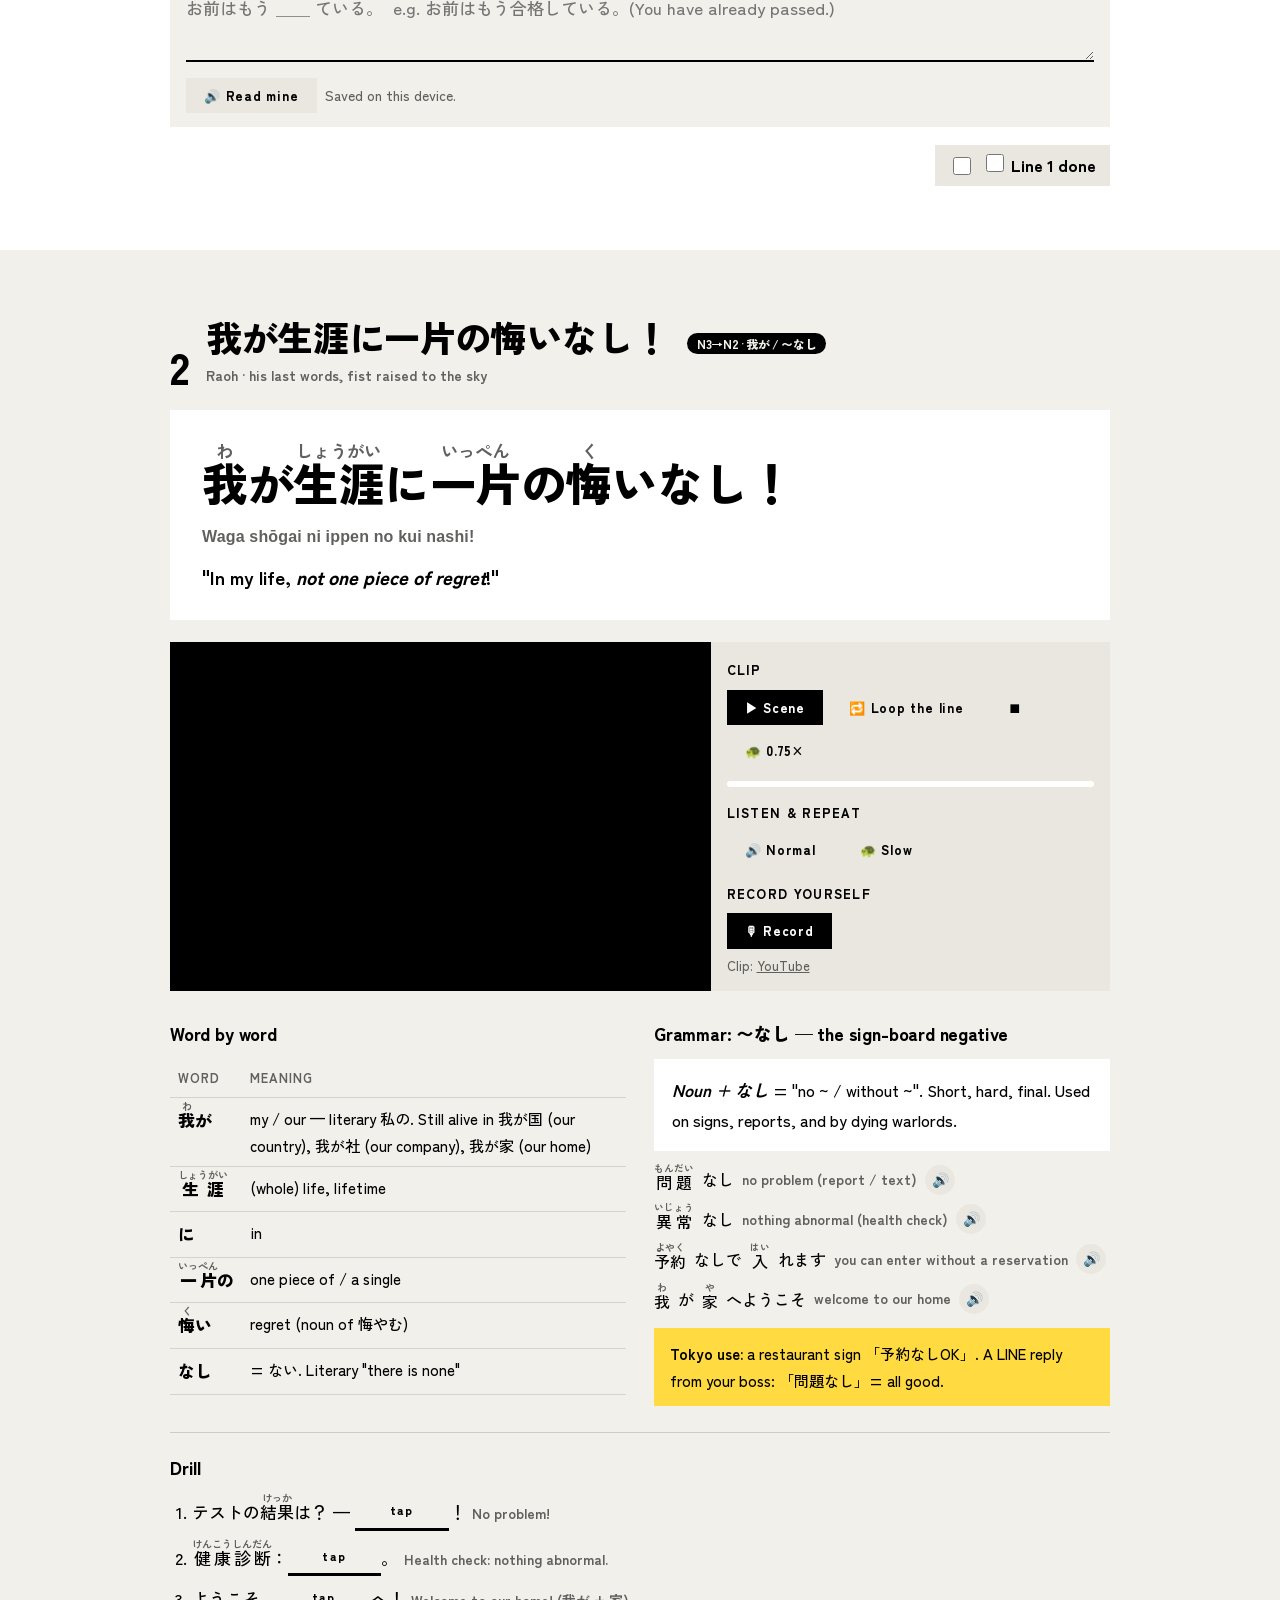
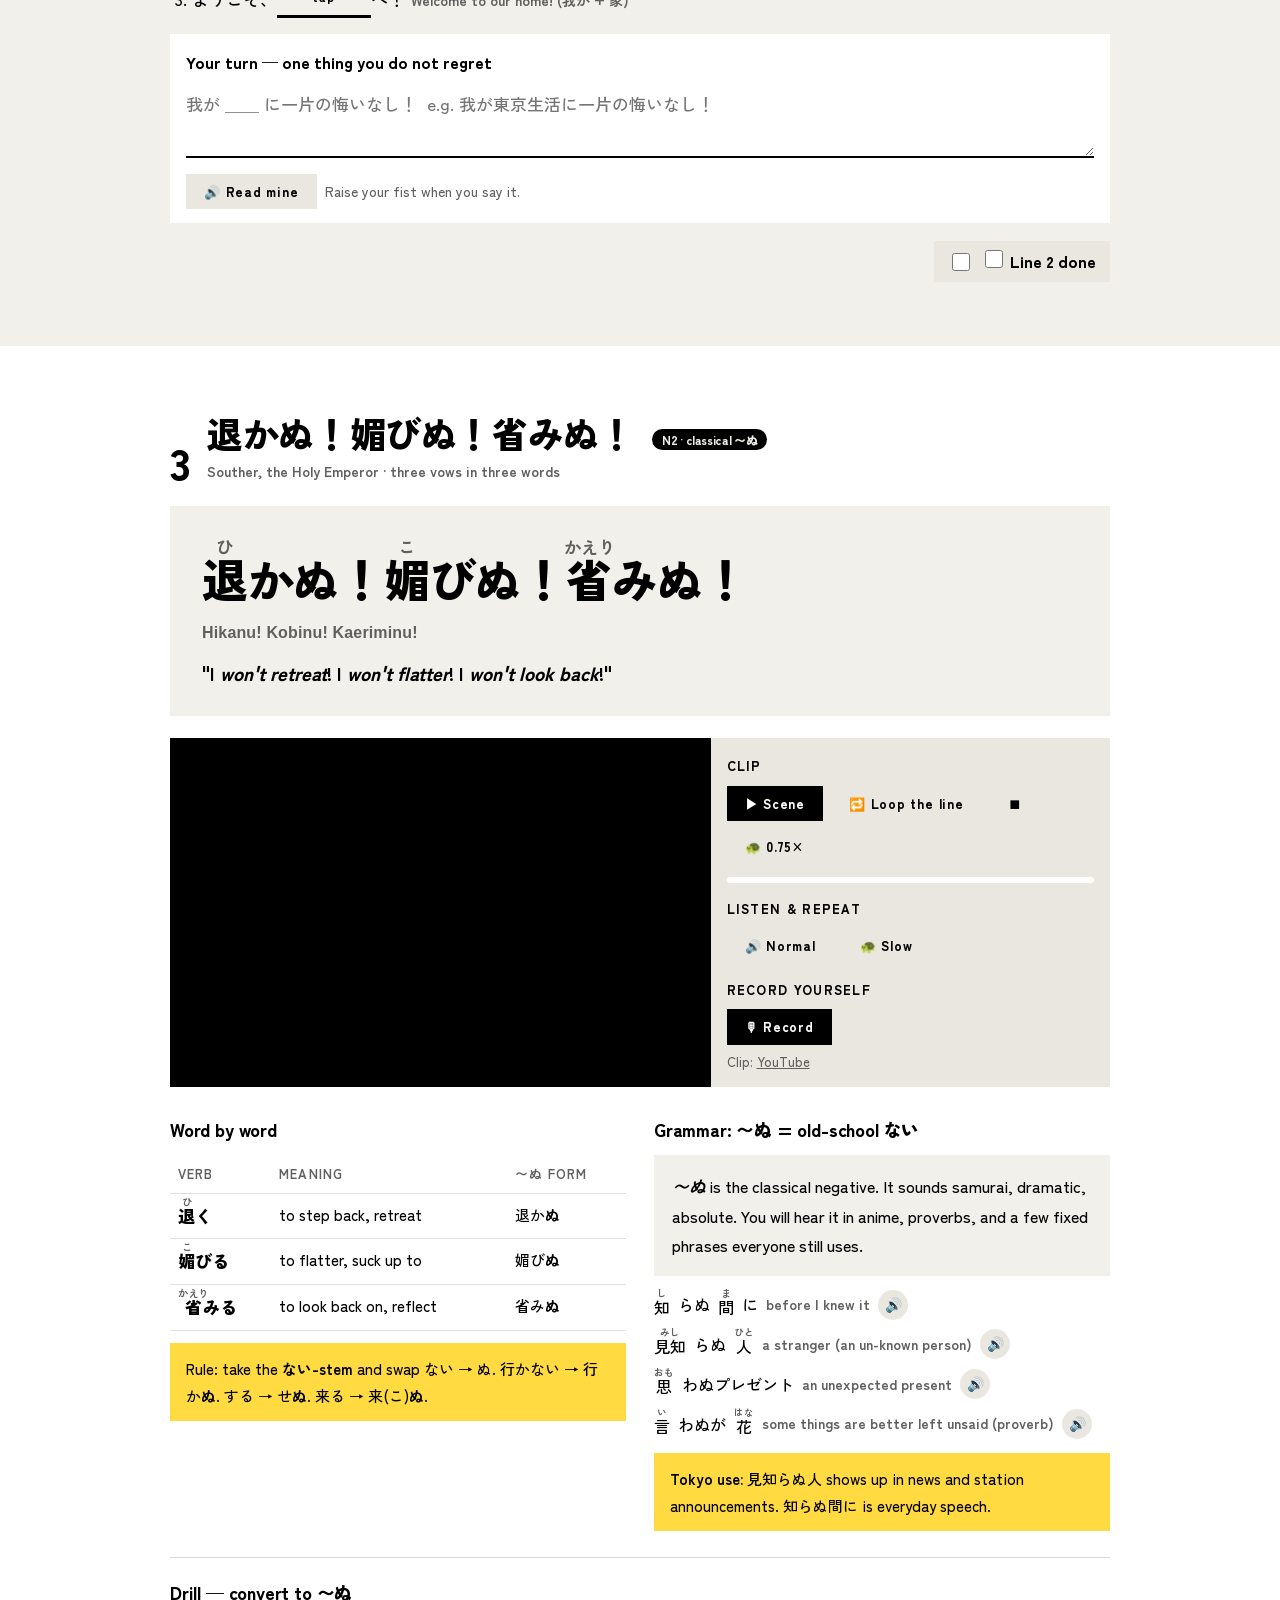
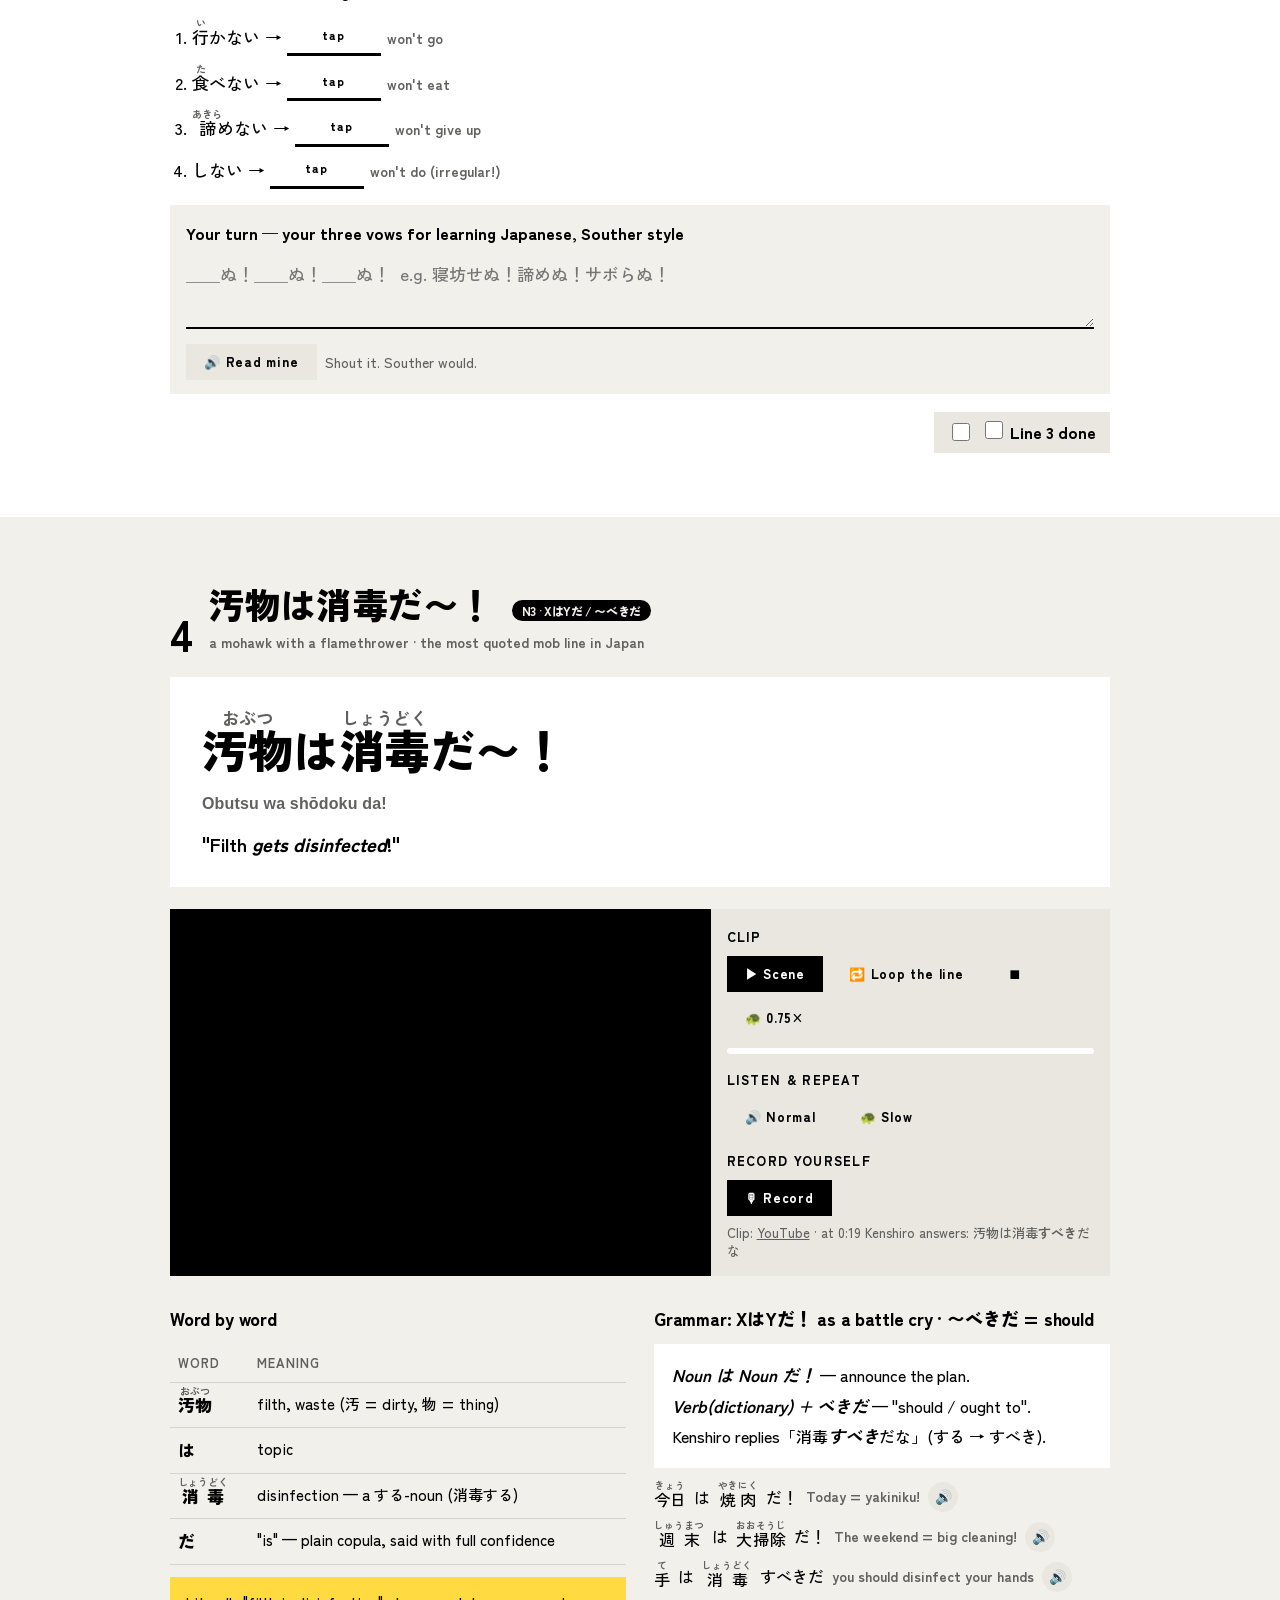
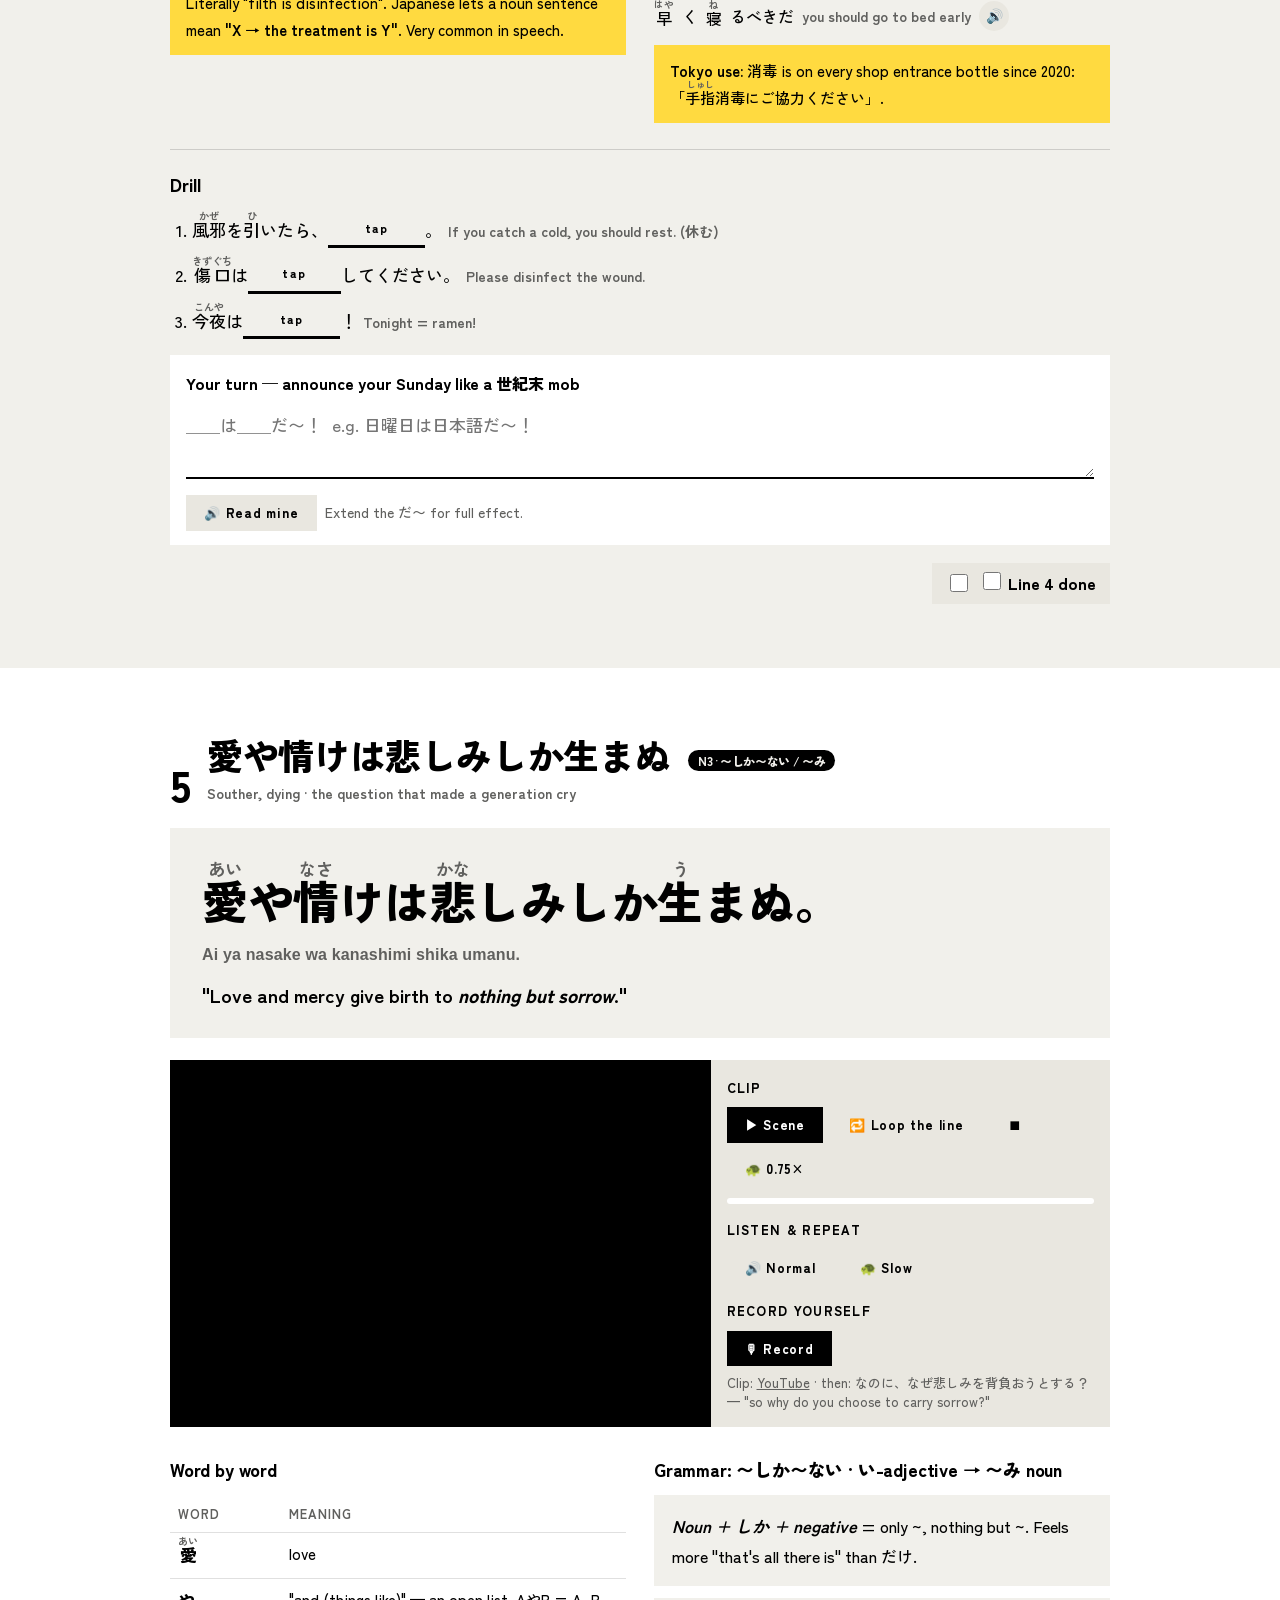
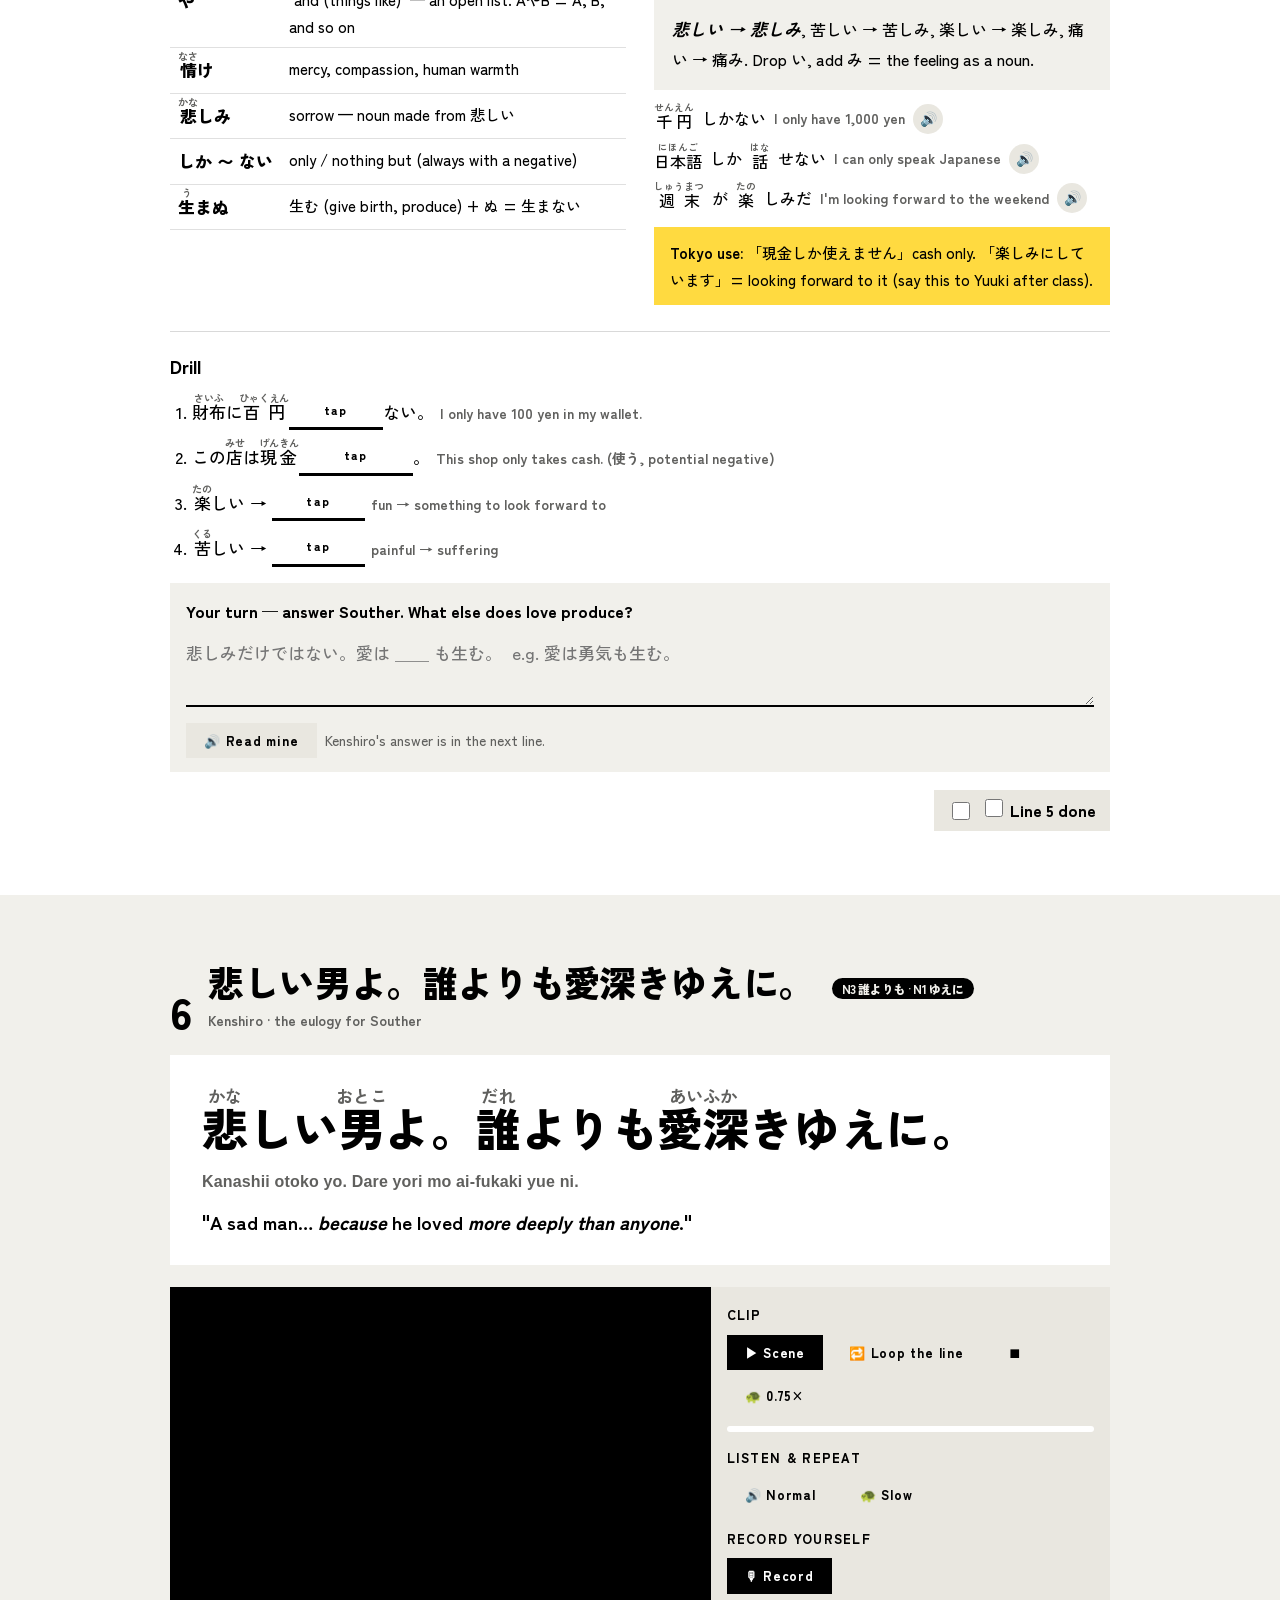
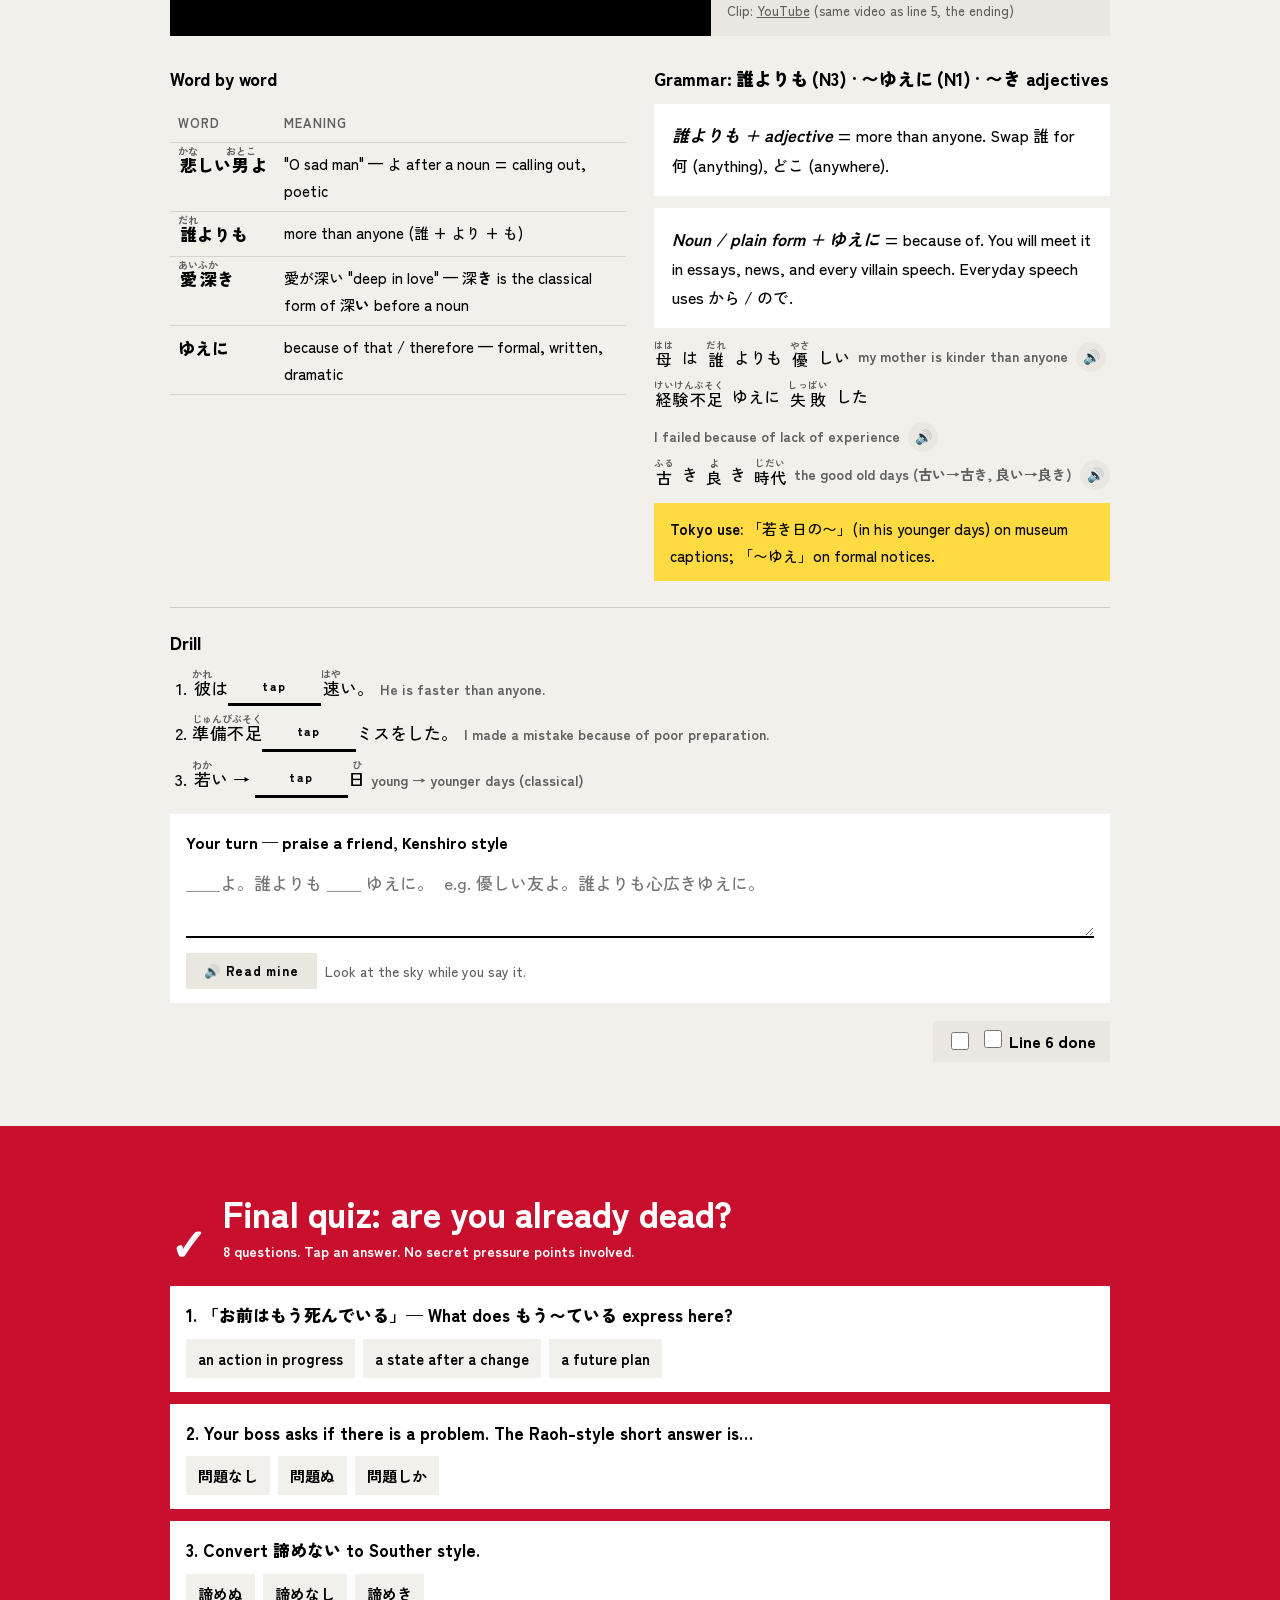
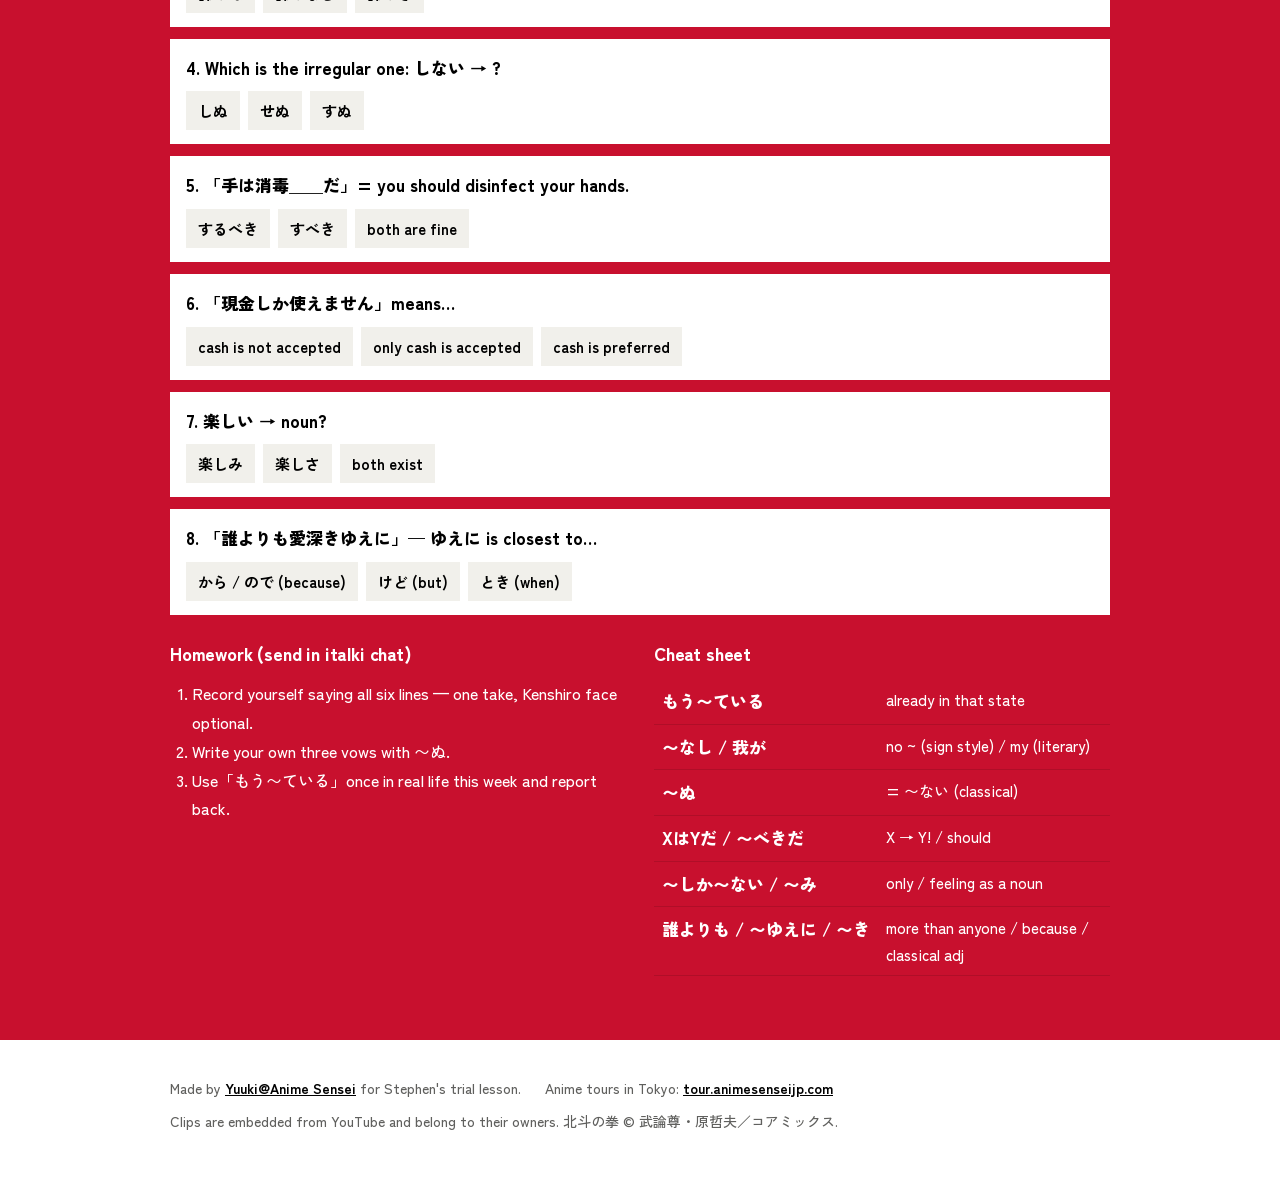
==== commit 996d0077: "templatize: works/hokuto.json + templates/lines.html.j2 + build.py (index.html now generated, text-i" ====
--- a/index.html
+++ b/index.html
@@ -11,21 +11,19 @@
 <link rel="stylesheet" href="style.css">
 <script src="motif.js"></script>
 </head>
-<body>
-
-<header class="top">
+<body><header class="top">
   <div class="wrap">
     <a class="brand" href="#top">北斗<b>×</b>日本語</a>
     <nav id="nav">
-      <a href="#warmup">Warm-up</a>
+      <a href="#warmup" data-i18n="nav.warmup">Warm-up</a>
       <a href="#l1">1 死んでいる</a>
       <a href="#l2">2 悔いなし</a>
       <a href="#l3">3 〜ぬ</a>
       <a href="#l4">4 消毒だ</a>
       <a href="#l5">5 しか〜ぬ</a>
       <a href="#l6">6 ゆえに</a>
-      <a href="#quiz">Quiz</a>
-      <a href="ai/" class="song">♪ Song</a>
+      <a href="#quiz" data-i18n="nav.quiz">Quiz</a>
+      <a href="ai/" class="song" data-i18n="nav.song">♪ Song</a>
     </nav>
     <div class="lang" id="lang"><button data-lang="en" class="on">EN</button><button data-lang="ja">日本語</button><button data-lang="zh">中文</button></div>
     <div class="prog" title="Lines you marked as done"><b id="doneN">0</b> / 6 done</div>
@@ -34,24 +32,24 @@
 
 <div class="hero" id="top">
   <div class="wrap">
-    <span class="eyebrow">Trial Lesson · JLPT N3 · with Yuuki@Anime Sensei</span>
-    <h1>北斗の拳で<br>日本語を学ぶ<span class="en">Learn Japanese with Fist of the North Star</span></h1>
-    <p class="lead">Six legendary lines. Each one hides a grammar point you will actually use in Tokyo tomorrow. Watch the clip, loop the line, say it like Kenshiro, then drill it.</p>
+    <span class="eyebrow" data-i18n="hero.eyebrow">Trial Lesson · JLPT N3 · with Yuuki@Anime Sensei</span>
+    <h1>北斗の拳で<br/>日本語を学ぶ<span class="en" data-i18n="hero.h1_en">Learn Japanese with Fist of the North Star</span></h1>
+    <p class="lead" data-i18n="hero.lead">Six legendary lines. Each one hides a grammar point you will actually use in Tokyo tomorrow. Watch the clip, loop the line, say it like Kenshiro, then drill it.</p>
     <div class="meta">
-      <span>👤 Student: <b>Stephen</b></span>
-      <span>📅 <b>Sun 6 Sept 2026, 14:00 JST</b></span>
-      <span>⏱ 30 min · recorded for YouTube</span>
+      <span data-i18n="hero.meta.0">👤 Student: <b>Stephen</b></span>
+      <span data-i18n="hero.meta.1">📅 <b>Sun 6 Sept 2026, 14:00 JST</b></span>
+      <span data-i18n="hero.meta.2">⏱ 30 min · recorded for YouTube</span>
     </div>
     <div class="howto">
-      <div><div class="n">1</div><div class="t">Watch</div><div class="d">Play the scene once.</div></div>
-      <div><div class="n">2</div><div class="t">Loop</div><div class="d">Loop just the line. Slow it down.</div></div>
-      <div><div class="n">3</div><div class="t">Repeat</div><div class="d">Shadow it out loud. Record yourself.</div></div>
-      <div><div class="n">4</div><div class="t">Grammar</div><div class="d">See the pattern hiding inside.</div></div>
-      <div><div class="n">5</div><div class="t">Drill</div><div class="d">Tap the blanks, then write your own.</div></div>
+      <div><div class="n">1</div><div class="t" data-i18n="hero.howto.0.t">Watch</div><div class="d" data-i18n="hero.howto.0.d">Play the scene once.</div></div>
+      <div><div class="n">2</div><div class="t" data-i18n="hero.howto.1.t">Loop</div><div class="d" data-i18n="hero.howto.1.d">Loop just the line. Slow it down.</div></div>
+      <div><div class="n">3</div><div class="t" data-i18n="hero.howto.2.t">Repeat</div><div class="d" data-i18n="hero.howto.2.d">Shadow it out loud. Record yourself.</div></div>
+      <div><div class="n">4</div><div class="t" data-i18n="hero.howto.3.t">Grammar</div><div class="d" data-i18n="hero.howto.3.d">See the pattern hiding inside.</div></div>
+      <div><div class="n">5</div><div class="t" data-i18n="hero.howto.4.t">Drill</div><div class="d" data-i18n="hero.howto.4.d">Tap the blanks, then write your own.</div></div>
     </div>
     <div class="toggles">
-      <button class="btn on" id="tRuby">あ Furigana <span class="k">on</span></button>
-      <button class="btn on" id="tRomaji">Aa Romaji <span class="k">on</span></button>
+      <button class="btn on" id="tRuby" data-i18n="toggles.ruby">あ Furigana <span class="k">on</span></button>
+      <button class="btn on" id="tRomaji" data-i18n="toggles.romaji">Aa Romaji <span class="k">on</span></button>
       <button class="btn" id="tVoice">🔊 Voice: <span id="voiceName">loading…</span></button>
     </div>
   </div>
@@ -62,29 +60,29 @@
   <div class="wrap">
     <div class="sec-head">
       <div class="num">0</div>
-      <div><h2>Warm-up: the world of 199X <span class="tag fun">vocab</span></h2><div class="who">Six words you need before anyone punches anyone.</div></div>
+      <div><h2><span data-i18n="warmup.h2">Warm-up: the world of 199X</span> <span class="tag fun" data-i18n="warmup.tag">vocab</span></h2><div class="who" data-i18n="warmup.who">Six words you need before anyone punches anyone.</div></div>
     </div>
     <div class="chips">
-      <div class="chip"><div><div class="j"><ruby>世紀末<rt>せいきまつ</rt></ruby></div><div class="e">end of the century · post-apocalypse</div></div><button class="spk" data-say="世紀末">🔊</button></div>
-      <div class="chip"><div><div class="j"><ruby>核戦争<rt>かくせんそう</rt></ruby></div><div class="e">nuclear war</div></div><button class="spk" data-say="核戦争">🔊</button></div>
-      <div class="chip"><div><div class="j"><ruby>暴力<rt>ぼうりょく</rt></ruby></div><div class="e">violence</div></div><button class="spk" data-say="暴力">🔊</button></div>
-      <div class="chip"><div><div class="j"><ruby>救世主<rt>きゅうせいしゅ</rt></ruby></div><div class="e">savior</div></div><button class="spk" data-say="救世主">🔊</button></div>
-      <div class="chip"><div><div class="j"><ruby>秘孔<rt>ひこう</rt></ruby></div><div class="e">secret pressure point</div></div><button class="spk" data-say="秘孔">🔊</button></div>
-      <div class="chip"><div><div class="j"><ruby>拳<rt>けん</rt></ruby>・<ruby>拳法<rt>けんぽう</rt></ruby></div><div class="e">fist · fist-fighting art</div></div><button class="spk" data-say="拳、拳法">🔊</button></div>
+      <div class="chip"><div><div class="j"><ruby>世紀末<rt>せいきまつ</rt></ruby></div><div class="e" data-i18n="warmup.chips.0.e">end of the century · post-apocalypse</div></div><button class="spk" data-say="世紀末">🔊</button></div>
+      <div class="chip"><div><div class="j"><ruby>核戦争<rt>かくせんそう</rt></ruby></div><div class="e" data-i18n="warmup.chips.1.e">nuclear war</div></div><button class="spk" data-say="核戦争">🔊</button></div>
+      <div class="chip"><div><div class="j"><ruby>暴力<rt>ぼうりょく</rt></ruby></div><div class="e" data-i18n="warmup.chips.2.e">violence</div></div><button class="spk" data-say="暴力">🔊</button></div>
+      <div class="chip"><div><div class="j"><ruby>救世主<rt>きゅうせいしゅ</rt></ruby></div><div class="e" data-i18n="warmup.chips.3.e">savior</div></div><button class="spk" data-say="救世主">🔊</button></div>
+      <div class="chip"><div><div class="j"><ruby>秘孔<rt>ひこう</rt></ruby></div><div class="e" data-i18n="warmup.chips.4.e">secret pressure point</div></div><button class="spk" data-say="秘孔">🔊</button></div>
+      <div class="chip"><div><div class="j"><ruby>拳<rt>けん</rt></ruby>・<ruby>拳法<rt>けんぽう</rt></ruby></div><div class="e" data-i18n="warmup.chips.5.e">fist · fist-fighting art</div></div><button class="spk" data-say="拳、拳法">🔊</button></div>
     </div>
     <div class="grid2">
       <div>
-        <h3>Kanji trick: 強敵 = とも</h3>
-        <p><ruby>強敵<rt>きょうてき</rt></ruby> normally means "powerful enemy" (きょうてき). In Hokuto no Ken it is read <b>とも</b> = "friend". A rival you respect is a friend. Japanese does this all the time: <b>Xと書いてYと読む</b> (written X, read Y).</p>
+        <h3 data-i18n="warmup.cols.0.h">Kanji trick: 強敵 = とも</h3>
+        <p data-i18n="warmup.cols.0.p"><ruby>強敵<rt>きょうてき</rt></ruby> normally means "powerful enemy" (きょうてき). In Hokuto no Ken it is read <b>とも</b> = "friend". A rival you respect is a friend. Japanese does this all the time: <b>Xと書いてYと読む</b> (written X, read Y).</p>
         <ul class="ex">
-          <li><ruby>本気<rt>ほんき</rt></ruby>と書いて「マジ」と読む <span class="m">written "serious", read "for real"</span><button class="spk" data-say="本気と書いてマジと読む">🔊</button></li>
-          <li><ruby>宇宙<rt>うちゅう</rt></ruby>と書いて「そら」と読む <span class="m">written "universe", read "sky"</span><button class="spk" data-say="宇宙と書いてそらと読む">🔊</button></li>
+          <li><ruby>本気<rt>ほんき</rt></ruby>と書いて「マジ」と読む <span class="m" data-i18n="warmup.cols.0.examples.0.m">written "serious", read "for real"</span><button class="spk" data-say="本気と書いてマジと読む">🔊</button></li>
+          <li><ruby>宇宙<rt>うちゅう</rt></ruby>と書いて「そら」と読む <span class="m" data-i18n="warmup.cols.0.examples.1.m">written "universe", read "sky"</span><button class="spk" data-say="宇宙と書いてそらと読む">🔊</button></li>
         </ul>
       </div>
       <div>
-        <h3>Opening: 愛をとりもどせ!! (official)</h3>
-        <p>Warm your ears up with the official opening. Listen for <b>お前</b> and <b>愛</b>.</p>
-        <p><a class="btn primary" href="ai/">♪ Learn Japanese from this song →</a></p>
+        <h3 data-i18n="warmup.cols.1.h">Opening: 愛をとりもどせ!! (official)</h3>
+        <p data-i18n="warmup.cols.1.p">Warm your ears up with the official opening. Listen for <b>お前</b> and <b>愛</b>.</p>
+        <p><a class="btn primary" href="ai/" data-i18n="warmup.cols.1.button.text">♪ Learn Japanese from this song →</a></p>
         <div class="panel" style="grid-template-columns:1fr">
           <div class="vid"><div class="yt" id="ytOP"></div></div>
         </div>
@@ -92,448 +90,442 @@
     </div>
   </div>
 </section>
-
 <!-- ================= LINE 1 ================= -->
 <section id="l1" class="lesson" data-key="l1">
   <div class="wrap">
     <div class="sec-head">
       <div class="num">1</div>
-      <div><h2>お前はもう死んでいる <span class="tag n3">N4→N3 · 〜ている</span></h2><div class="who">Kenshiro · the line everyone knows</div></div>
+      <div><h2>お前はもう死んでいる <span class="tag n3" data-i18n="lines.0.tag.text">N4→N3 · 〜ている</span></h2><div class="who" data-i18n="lines.0.who">Kenshiro · the line everyone knows</div></div>
     </div>
 
     <div class="bubble">
       <p class="jp"><ruby>お前<rt>おまえ</rt></ruby>はもう<ruby>死<rt>し</rt></ruby>んでいる。</p>
       <p class="romaji">Omae wa mō shinde iru.</p>
-      <p class="en">"You are <i>already dead</i>."</p>
+      <p class="en" data-i18n="lines.0.line.en">"You are <i>already dead</i>."</p>
     </div>
 
     <div class="panel">
       <div class="vid"><div class="yt" id="yt1"></div></div>
-      <div class="ctl" data-player="yt1" data-scene="0,11.5" data-line="3.7,6.4">
-        <div class="lbl">Clip</div>
-        <button class="btn primary act-scene">▶ Scene</button>
-        <button class="btn act-loop">🔁 Loop the line</button>
+      <div class="ctl" data-player="yt1" data-scene="0.0,11.5" data-line="3.7,6.4">
+        <div class="lbl" data-i18n="ui.clip">Clip</div>
+        <button class="btn primary act-scene" data-i18n="ui.scene">▶ Scene</button>
+        <button class="btn act-loop" data-i18n="ui.loop">🔁 Loop the line</button>
         <button class="btn act-stop">⏹</button>
-        <button class="btn sm act-slow">🐢 0.75×</button>
+        <button class="btn sm act-slow" data-i18n="ui.slow">🐢 0.75×</button>
         <div class="loopbar"><i></i></div>
-        <div class="lbl">Listen &amp; repeat</div>
-        <button class="btn act-say" data-say="お前はもう死んでいる。">🔊 Normal</button>
-        <button class="btn act-say-slow" data-say="お前はもう死んでいる。">🐢 Slow</button>
-        <div class="lbl">Record yourself</div>
-        <div class="rec"><button class="btn dark act-rec">🎙 Record</button><span class="dot"></span><audio controls class="mine" hidden></audio></div>
-        <div class="src">Clip: <a href="https://youtu.be/4bv6tNtrU4I" target="_blank" rel="noopener">YouTube</a> · bonus at 0:08 — the famous death cry ひでぶ！</div>
+        <div class="lbl" data-i18n="ui.listen">Listen &amp; repeat</div>
+        <button class="btn act-say" data-say="お前はもう死んでいる。" data-i18n="ui.normal">🔊 Normal</button>
+        <button class="btn act-say-slow" data-say="お前はもう死んでいる。" data-i18n="ui.slowsay">🐢 Slow</button>
+        <div class="lbl" data-i18n="ui.record">Record yourself</div>
+        <div class="rec"><button class="btn dark act-rec" data-i18n="ui.rec">🎙 Record</button><span class="dot"></span><audio controls class="mine" hidden></audio></div>
+        <div class="src" data-i18n="lines.0.clip.src">Clip: <a href="https://youtu.be/4bv6tNtrU4I" rel="noopener" target="_blank">YouTube</a> · bonus at 0:08 — the famous death cry ひでぶ！</div>
       </div>
     </div>
 
     <div class="grid2">
       <div>
-        <h3>Word by word</h3>
+        <h3 data-i18n="lines.0.words.h">Word by word</h3>
         <table>
-          <tr><th>word</th><th>meaning</th></tr>
-          <tr><td class="w"><ruby>お前<rt>おまえ</rt></ruby></td><td>you — rough. For enemies, rivals, very close friends. <b>Never</b> for your boss or your host family.</td></tr>
-          <tr><td class="w">は</td><td>topic marker (wa)</td></tr>
-          <tr><td class="w">もう</td><td>already</td></tr>
-          <tr><td class="w"><ruby>死<rt>し</rt></ruby>んでいる</td><td>死ぬ → て-form 死んで + いる → "is (in the state of) dead"</td></tr>
+          <tr><th data-i18n="lines.0.words.head.0">word</th><th data-i18n="lines.0.words.head.1">meaning</th></tr>
+          <tr><td class="w"><ruby>お前<rt>おまえ</rt></ruby></td><td data-i18n="lines.0.words.rows.0.1">you — rough. For enemies, rivals, very close friends. <b>Never</b> for your boss or your host family.</td></tr>
+          <tr><td class="w">は</td><td data-i18n="lines.0.words.rows.1.1">topic marker (wa)</td></tr>
+          <tr><td class="w">もう</td><td data-i18n="lines.0.words.rows.2.1">already</td></tr>
+          <tr><td class="w"><ruby>死<rt>し</rt></ruby>んでいる</td><td data-i18n="lines.0.words.rows.3.1">死ぬ → て-form 死んで + いる → "is (in the state of) dead"</td></tr>
         </table>
       </div>
       <div>
-        <h3>Grammar: 〜ている = the state after a change</h3>
-        <div class="gp"><b>change verb + ている</b> → not "is doing", but "has done and is now in that state".</div>
-        <p>死ぬ, 結婚する, 知る, 持つ, 住む, 始まる, 閉まる are all "change" verbs. Kenshiro is not saying "you are dying". The change already happened; you just haven't noticed.</p>
+        <h3 data-i18n="lines.0.grammar.h">Grammar: 〜ている = the state after a change</h3>
+        <div class="gp" data-i18n="lines.0.grammar.gp.0"><b>change verb + ている</b> → not "is doing", but "has done and is now in that state".</div>
+        <p data-i18n="lines.0.grammar.p">死ぬ, 結婚する, 知る, 持つ, 住む, 始まる, 閉まる are all "change" verbs. Kenshiro is not saying "you are dying". The change already happened; you just haven't noticed.</p>
         <ul class="ex">
-          <li>もう<ruby>結婚<rt>けっこん</rt></ruby>している <span class="m">I'm (already) married</span><button class="spk" data-say="もう結婚している">🔊</button></li>
-          <li><ruby>電車<rt>でんしゃ</rt></ruby>はもう<ruby>出<rt>で</rt></ruby>ている <span class="m">the train has already left</span><button class="spk" data-say="電車はもう出ている">🔊</button></li>
-          <li><ruby>店<rt>みせ</rt></ruby>はもう<ruby>閉<rt>し</rt></ruby>まっている <span class="m">the shop is already closed</span><button class="spk" data-say="店はもう閉まっている">🔊</button></li>
+          <li>もう<ruby>結婚<rt>けっこん</rt></ruby>している <span class="m" data-i18n="lines.0.grammar.examples.0.m">I'm (already) married</span><button class="spk" data-say="もう結婚している">🔊</button></li>
+          <li><ruby>電車<rt>でんしゃ</rt></ruby>はもう<ruby>出<rt>で</rt></ruby>ている <span class="m" data-i18n="lines.0.grammar.examples.1.m">the train has already left</span><button class="spk" data-say="電車はもう出ている">🔊</button></li>
+          <li><ruby>店<rt>みせ</rt></ruby>はもう<ruby>閉<rt>し</rt></ruby>まっている <span class="m" data-i18n="lines.0.grammar.examples.2.m">the shop is already closed</span><button class="spk" data-say="店はもう閉まっている">🔊</button></li>
         </ul>
-        <div class="note"><b>Tokyo use:</b> a friend runs for the last train — you say「もう出てるよ」(colloquial drops the い).</div>
+        <div class="note" data-i18n="lines.0.grammar.note"><b>Tokyo use:</b> a friend runs for the last train — you say「もう出てるよ」(colloquial drops the い).</div>
       </div>
     </div>
 
     <div class="drill">
-      <h3>Drill</h3>
+      <h3 data-i18n="lines.0.drill.h">Drill</h3>
       <ol>
-        <li><ruby>会議<rt>かいぎ</rt></ruby>はもう<button class="blank">始まっている</button>。<span class="m">The meeting has already started. (始まる)</span></li>
-        <li>すみません、お<ruby>金<rt>かね</rt></ruby>を<button class="blank">持っていない</button>んです。<span class="m">I don't have money on me. (持つ, negative)</span></li>
-        <li><ruby>今<rt>いま</rt></ruby>は<ruby>東京<rt>とうきょう</rt></ruby>に<button class="blank">住んでいる</button>。<span class="m">I live in Tokyo now. (住む)</span></li>
+        <li><ruby>会議<rt>かいぎ</rt></ruby>はもう<button class="blank">始まっている</button>。<span class="m" data-i18n="lines.0.drill.list.0.m">The meeting has already started. (始まる)</span></li>
+        <li>すみません、お<ruby>金<rt>かね</rt></ruby>を<button class="blank">持っていない</button>んです。<span class="m" data-i18n="lines.0.drill.list.1.m">I don't have money on me. (持つ, negative)</span></li>
+        <li><ruby>今<rt>いま</rt></ruby>は<ruby>東京<rt>とうきょう</rt></ruby>に<button class="blank">住んでいる</button>。<span class="m" data-i18n="lines.0.drill.list.2.m">I live in Tokyo now. (住む)</span></li>
       </ol>
       <div class="yourturn">
-        <label>Your turn — be Kenshiro about something harmless</label>
-        <textarea data-store="yt-l1" placeholder="お前はもう ＿＿ ている。  e.g. お前はもう合格している。(You have already passed.)"></textarea>
-        <div class="row"><button class="btn sm act-say-ta">🔊 Read mine</button><span class="hint">Saved on this device.</span></div>
-      </div>
-      <div class="done"><label><input type="checkbox" class="doneBox"> Line 1 done</label></div>
+        <label data-i18n="lines.0.yourturn.label">Your turn — be Kenshiro about something harmless</label>
+        <textarea data-store="yt-l1" data-i18n-ph="lines.0.yourturn.ph" placeholder="お前はもう ＿＿ ている。  e.g. お前はもう合格している。(You have already passed.)"></textarea>
+        <div class="row"><button class="btn sm act-say-ta" data-i18n="ui.readmine">🔊 Read mine</button><span class="hint" data-i18n="lines.0.yourturn.hint">Saved on this device.</span></div>
+      </div>
+      <div class="done"><label><input type="checkbox" class="doneBox"> <span data-i18n="lines.0.done"><input class="doneBox" type="checkbox"/> Line 1 done</span></label></div>
     </div>
   </div>
 </section>
-
 <!-- ================= LINE 2 ================= -->
 <section id="l2" class="lesson" data-key="l2">
   <div class="wrap">
     <div class="sec-head">
       <div class="num">2</div>
-      <div><h2>我が生涯に一片の悔いなし！ <span class="tag n2">N3→N2 · 我が / 〜なし</span></h2><div class="who">Raoh · his last words, fist raised to the sky</div></div>
+      <div><h2>我が生涯に一片の悔いなし！ <span class="tag n2" data-i18n="lines.1.tag.text">N3→N2 · 我が / 〜なし</span></h2><div class="who" data-i18n="lines.1.who">Raoh · his last words, fist raised to the sky</div></div>
     </div>
 
     <div class="bubble">
       <p class="jp"><ruby>我<rt>わ</rt></ruby>が<ruby>生涯<rt>しょうがい</rt></ruby>に<ruby>一片<rt>いっぺん</rt></ruby>の<ruby>悔<rt>く</rt></ruby>いなし！</p>
       <p class="romaji">Waga shōgai ni ippen no kui nashi!</p>
-      <p class="en">"In my life, <i>not one piece of regret</i>!"</p>
+      <p class="en" data-i18n="lines.1.line.en">"In my life, <i>not one piece of regret</i>!"</p>
     </div>
 
     <div class="panel">
       <div class="vid"><div class="yt" id="yt2"></div></div>
-      <div class="ctl" data-player="yt2" data-scene="0,27" data-line="0,6.2">
-        <div class="lbl">Clip</div>
-        <button class="btn primary act-scene">▶ Scene</button>
-        <button class="btn act-loop">🔁 Loop the line</button>
+      <div class="ctl" data-player="yt2" data-scene="0.0,27.0" data-line="0.0,6.2">
+        <div class="lbl" data-i18n="ui.clip">Clip</div>
+        <button class="btn primary act-scene" data-i18n="ui.scene">▶ Scene</button>
+        <button class="btn act-loop" data-i18n="ui.loop">🔁 Loop the line</button>
         <button class="btn act-stop">⏹</button>
-        <button class="btn sm act-slow">🐢 0.75×</button>
+        <button class="btn sm act-slow" data-i18n="ui.slow">🐢 0.75×</button>
         <div class="loopbar"><i></i></div>
-        <div class="lbl">Listen &amp; repeat</div>
-        <button class="btn act-say" data-say="我が生涯に一片の悔いなし！">🔊 Normal</button>
-        <button class="btn act-say-slow" data-say="我が生涯に一片の悔いなし！">🐢 Slow</button>
-        <div class="lbl">Record yourself</div>
-        <div class="rec"><button class="btn dark act-rec">🎙 Record</button><span class="dot"></span><audio controls class="mine" hidden></audio></div>
-        <div class="src">Clip: <a href="https://youtu.be/jiKRr4vYUyw" target="_blank" rel="noopener">YouTube</a></div>
+        <div class="lbl" data-i18n="ui.listen">Listen &amp; repeat</div>
+        <button class="btn act-say" data-say="我が生涯に一片の悔いなし！" data-i18n="ui.normal">🔊 Normal</button>
+        <button class="btn act-say-slow" data-say="我が生涯に一片の悔いなし！" data-i18n="ui.slowsay">🐢 Slow</button>
+        <div class="lbl" data-i18n="ui.record">Record yourself</div>
+        <div class="rec"><button class="btn dark act-rec" data-i18n="ui.rec">🎙 Record</button><span class="dot"></span><audio controls class="mine" hidden></audio></div>
+        <div class="src" data-i18n="lines.1.clip.src">Clip: <a href="https://youtu.be/jiKRr4vYUyw" rel="noopener" target="_blank">YouTube</a></div>
       </div>
     </div>
 
     <div class="grid2">
       <div>
-        <h3>Word by word</h3>
+        <h3 data-i18n="lines.1.words.h">Word by word</h3>
         <table>
-          <tr><th>word</th><th>meaning</th></tr>
-          <tr><td class="w"><ruby>我<rt>わ</rt></ruby>が</td><td>my / our — literary 私の. Still alive in 我が国 (our country), 我が社 (our company), 我が家 (our home)</td></tr>
-          <tr><td class="w"><ruby>生涯<rt>しょうがい</rt></ruby></td><td>(whole) life, lifetime</td></tr>
-          <tr><td class="w">に</td><td>in</td></tr>
-          <tr><td class="w"><ruby>一片<rt>いっぺん</rt></ruby>の</td><td>one piece of / a single</td></tr>
-          <tr><td class="w"><ruby>悔<rt>く</rt></ruby>い</td><td>regret (noun of 悔やむ)</td></tr>
-          <tr><td class="w">なし</td><td>= ない. Literary "there is none"</td></tr>
+          <tr><th data-i18n="lines.1.words.head.0">word</th><th data-i18n="lines.1.words.head.1">meaning</th></tr>
+          <tr><td class="w"><ruby>我<rt>わ</rt></ruby>が</td><td data-i18n="lines.1.words.rows.0.1">my / our — literary 私の. Still alive in 我が国 (our country), 我が社 (our company), 我が家 (our home)</td></tr>
+          <tr><td class="w"><ruby>生涯<rt>しょうがい</rt></ruby></td><td data-i18n="lines.1.words.rows.1.1">(whole) life, lifetime</td></tr>
+          <tr><td class="w">に</td><td data-i18n="lines.1.words.rows.2.1">in</td></tr>
+          <tr><td class="w"><ruby>一片<rt>いっぺん</rt></ruby>の</td><td data-i18n="lines.1.words.rows.3.1">one piece of / a single</td></tr>
+          <tr><td class="w"><ruby>悔<rt>く</rt></ruby>い</td><td data-i18n="lines.1.words.rows.4.1">regret (noun of 悔やむ)</td></tr>
+          <tr><td class="w">なし</td><td data-i18n="lines.1.words.rows.5.1">= ない. Literary "there is none"</td></tr>
         </table>
       </div>
       <div>
-        <h3>Grammar: 〜なし — the sign-board negative</h3>
-        <div class="gp"><b>Noun + なし</b> = "no ~ / without ~". Short, hard, final. Used on signs, reports, and by dying warlords.</div>
+        <h3 data-i18n="lines.1.grammar.h">Grammar: 〜なし — the sign-board negative</h3>
+        <div class="gp" data-i18n="lines.1.grammar.gp.0"><b>Noun + なし</b> = "no ~ / without ~". Short, hard, final. Used on signs, reports, and by dying warlords.</div>
         <ul class="ex">
-          <li><ruby>問題<rt>もんだい</rt></ruby>なし <span class="m">no problem (report / text)</span><button class="spk" data-say="問題なし">🔊</button></li>
-          <li><ruby>異常<rt>いじょう</rt></ruby>なし <span class="m">nothing abnormal (health check)</span><button class="spk" data-say="異常なし">🔊</button></li>
-          <li><ruby>予約<rt>よやく</rt></ruby>なしで<ruby>入<rt>はい</rt></ruby>れます <span class="m">you can enter without a reservation</span><button class="spk" data-say="予約なしで入れます">🔊</button></li>
-          <li><ruby>我<rt>わ</rt></ruby>が<ruby>家<rt>や</rt></ruby>へようこそ <span class="m">welcome to our home</span><button class="spk" data-say="我が家へようこそ">🔊</button></li>
+          <li><ruby>問題<rt>もんだい</rt></ruby>なし <span class="m" data-i18n="lines.1.grammar.examples.0.m">no problem (report / text)</span><button class="spk" data-say="問題なし">🔊</button></li>
+          <li><ruby>異常<rt>いじょう</rt></ruby>なし <span class="m" data-i18n="lines.1.grammar.examples.1.m">nothing abnormal (health check)</span><button class="spk" data-say="異常なし">🔊</button></li>
+          <li><ruby>予約<rt>よやく</rt></ruby>なしで<ruby>入<rt>はい</rt></ruby>れます <span class="m" data-i18n="lines.1.grammar.examples.2.m">you can enter without a reservation</span><button class="spk" data-say="予約なしで入れます">🔊</button></li>
+          <li><ruby>我<rt>わ</rt></ruby>が<ruby>家<rt>や</rt></ruby>へようこそ <span class="m" data-i18n="lines.1.grammar.examples.3.m">welcome to our home</span><button class="spk" data-say="我が家へようこそ">🔊</button></li>
         </ul>
-        <div class="note"><b>Tokyo use:</b> a restaurant sign 「予約なしOK」. A LINE reply from your boss: 「問題なし」= all good.</div>
+        <div class="note" data-i18n="lines.1.grammar.note"><b>Tokyo use:</b> a restaurant sign 「予約なしOK」. A LINE reply from your boss: 「問題なし」= all good.</div>
       </div>
     </div>
 
     <div class="drill">
-      <h3>Drill</h3>
+      <h3 data-i18n="lines.1.drill.h">Drill</h3>
       <ol>
-        <li>テストの<ruby>結果<rt>けっか</rt></ruby>は？ — <button class="blank">問題なし</button>！<span class="m">No problem!</span></li>
-        <li><ruby>健康診断<rt>けんこうしんだん</rt></ruby>：<button class="blank">異常なし</button>。<span class="m">Health check: nothing abnormal.</span></li>
-        <li>ようこそ、<button class="blank">我が家</button>へ！<span class="m">Welcome to our home! (我が + 家)</span></li>
+        <li>テストの<ruby>結果<rt>けっか</rt></ruby>は？ — <button class="blank">問題なし</button>！<span class="m" data-i18n="lines.1.drill.list.0.m">No problem!</span></li>
+        <li><ruby>健康診断<rt>けんこうしんだん</rt></ruby>：<button class="blank">異常なし</button>。<span class="m" data-i18n="lines.1.drill.list.1.m">Health check: nothing abnormal.</span></li>
+        <li>ようこそ、<button class="blank">我が家</button>へ！<span class="m" data-i18n="lines.1.drill.list.2.m">Welcome to our home! (我が + 家)</span></li>
       </ol>
       <div class="yourturn">
-        <label>Your turn — one thing you do not regret</label>
-        <textarea data-store="yt-l2" placeholder="我が ＿＿ に一片の悔いなし！  e.g. 我が東京生活に一片の悔いなし！"></textarea>
-        <div class="row"><button class="btn sm act-say-ta">🔊 Read mine</button><span class="hint">Raise your fist when you say it.</span></div>
-      </div>
-      <div class="done"><label><input type="checkbox" class="doneBox"> Line 2 done</label></div>
+        <label data-i18n="lines.1.yourturn.label">Your turn — one thing you do not regret</label>
+        <textarea data-store="yt-l2" data-i18n-ph="lines.1.yourturn.ph" placeholder="我が ＿＿ に一片の悔いなし！  e.g. 我が東京生活に一片の悔いなし！"></textarea>
+        <div class="row"><button class="btn sm act-say-ta" data-i18n="ui.readmine">🔊 Read mine</button><span class="hint" data-i18n="lines.1.yourturn.hint">Raise your fist when you say it.</span></div>
+      </div>
+      <div class="done"><label><input type="checkbox" class="doneBox"> <span data-i18n="lines.1.done"><input class="doneBox" type="checkbox"/> Line 2 done</span></label></div>
     </div>
   </div>
 </section>
-
 <!-- ================= LINE 3 ================= -->
 <section id="l3" class="lesson" data-key="l3">
   <div class="wrap">
     <div class="sec-head">
       <div class="num">3</div>
-      <div><h2>退かぬ！媚びぬ！省みぬ！ <span class="tag n2">N2 · classical 〜ぬ</span></h2><div class="who">Souther, the Holy Emperor · three vows in three words</div></div>
+      <div><h2>退かぬ！媚びぬ！省みぬ！ <span class="tag n2" data-i18n="lines.2.tag.text">N2 · classical 〜ぬ</span></h2><div class="who" data-i18n="lines.2.who">Souther, the Holy Emperor · three vows in three words</div></div>
     </div>
 
     <div class="bubble">
       <p class="jp"><ruby>退<rt>ひ</rt></ruby>かぬ！<ruby>媚<rt>こ</rt></ruby>びぬ！<ruby>省<rt>かえり</rt></ruby>みぬ！</p>
       <p class="romaji">Hikanu! Kobinu! Kaeriminu!</p>
-      <p class="en">"I <i>won't retreat</i>! I <i>won't flatter</i>! I <i>won't look back</i>!"</p>
+      <p class="en" data-i18n="lines.2.line.en">"I <i>won't retreat</i>! I <i>won't flatter</i>! I <i>won't look back</i>!"</p>
     </div>
 
     <div class="panel">
       <div class="vid"><div class="yt" id="yt3"></div></div>
-      <div class="ctl" data-player="yt3" data-scene="0,13" data-line="4.6,9.3">
-        <div class="lbl">Clip</div>
-        <button class="btn primary act-scene">▶ Scene</button>
-        <button class="btn act-loop">🔁 Loop the line</button>
+      <div class="ctl" data-player="yt3" data-scene="0.0,13.0" data-line="4.6,9.3">
+        <div class="lbl" data-i18n="ui.clip">Clip</div>
+        <button class="btn primary act-scene" data-i18n="ui.scene">▶ Scene</button>
+        <button class="btn act-loop" data-i18n="ui.loop">🔁 Loop the line</button>
         <button class="btn act-stop">⏹</button>
-        <button class="btn sm act-slow">🐢 0.75×</button>
+        <button class="btn sm act-slow" data-i18n="ui.slow">🐢 0.75×</button>
         <div class="loopbar"><i></i></div>
-        <div class="lbl">Listen &amp; repeat</div>
-        <button class="btn act-say" data-say="退かぬ！媚びぬ！省みぬ！">🔊 Normal</button>
-        <button class="btn act-say-slow" data-say="退かぬ！媚びぬ！省みぬ！">🐢 Slow</button>
-        <div class="lbl">Record yourself</div>
-        <div class="rec"><button class="btn dark act-rec">🎙 Record</button><span class="dot"></span><audio controls class="mine" hidden></audio></div>
-        <div class="src">Clip: <a href="https://youtu.be/3XY6neA11eI" target="_blank" rel="noopener">YouTube</a></div>
+        <div class="lbl" data-i18n="ui.listen">Listen &amp; repeat</div>
+        <button class="btn act-say" data-say="退かぬ！媚びぬ！省みぬ！" data-i18n="ui.normal">🔊 Normal</button>
+        <button class="btn act-say-slow" data-say="退かぬ！媚びぬ！省みぬ！" data-i18n="ui.slowsay">🐢 Slow</button>
+        <div class="lbl" data-i18n="ui.record">Record yourself</div>
+        <div class="rec"><button class="btn dark act-rec" data-i18n="ui.rec">🎙 Record</button><span class="dot"></span><audio controls class="mine" hidden></audio></div>
+        <div class="src" data-i18n="lines.2.clip.src">Clip: <a href="https://youtu.be/3XY6neA11eI" rel="noopener" target="_blank">YouTube</a></div>
       </div>
     </div>
 
     <div class="grid2">
       <div>
-        <h3>Word by word</h3>
+        <h3 data-i18n="lines.2.words.h">Word by word</h3>
         <table>
-          <tr><th>verb</th><th>meaning</th><th>〜ぬ form</th></tr>
-          <tr><td class="w"><ruby>退<rt>ひ</rt></ruby>く</td><td>to step back, retreat</td><td class="w">退か<b>ぬ</b></td></tr>
-          <tr><td class="w"><ruby>媚<rt>こ</rt></ruby>びる</td><td>to flatter, suck up to</td><td class="w">媚び<b>ぬ</b></td></tr>
-          <tr><td class="w"><ruby>省<rt>かえり</rt></ruby>みる</td><td>to look back on, reflect</td><td class="w">省み<b>ぬ</b></td></tr>
+          <tr><th data-i18n="lines.2.words.head.0">verb</th><th data-i18n="lines.2.words.head.1">meaning</th><th data-i18n="lines.2.words.head.2">〜ぬ form</th></tr>
+          <tr><td class="w"><ruby>退<rt>ひ</rt></ruby>く</td><td data-i18n="lines.2.words.rows.0.1">to step back, retreat</td><td data-i18n="lines.2.words.rows.0.2">退か<b>ぬ</b></td></tr>
+          <tr><td class="w"><ruby>媚<rt>こ</rt></ruby>びる</td><td data-i18n="lines.2.words.rows.1.1">to flatter, suck up to</td><td data-i18n="lines.2.words.rows.1.2">媚び<b>ぬ</b></td></tr>
+          <tr><td class="w"><ruby>省<rt>かえり</rt></ruby>みる</td><td data-i18n="lines.2.words.rows.2.1">to look back on, reflect</td><td data-i18n="lines.2.words.rows.2.2">省み<b>ぬ</b></td></tr>
         </table>
-        <div class="note">Rule: take the <b>ない-stem</b> and swap ない → ぬ. 行かない → 行か<b>ぬ</b>. する → せ<b>ぬ</b>. 来る → 来(こ)<b>ぬ</b>.</div>
-      </div>
-      <div>
-        <h3>Grammar: 〜ぬ = old-school ない</h3>
-        <div class="gp"><b>〜ぬ</b> is the classical negative. It sounds samurai, dramatic, absolute. You will hear it in anime, proverbs, and a few fixed phrases everyone still uses.</div>
+        <div class="note" data-i18n="lines.2.words.note">Rule: take the <b>ない-stem</b> and swap ない → ぬ. 行かない → 行か<b>ぬ</b>. する → せ<b>ぬ</b>. 来る → 来(こ)<b>ぬ</b>.</div>
+      </div>
+      <div>
+        <h3 data-i18n="lines.2.grammar.h">Grammar: 〜ぬ = old-school ない</h3>
+        <div class="gp" data-i18n="lines.2.grammar.gp.0"><b>〜ぬ</b> is the classical negative. It sounds samurai, dramatic, absolute. You will hear it in anime, proverbs, and a few fixed phrases everyone still uses.</div>
         <ul class="ex">
-          <li><ruby>知<rt>し</rt></ruby>らぬ<ruby>間<rt>ま</rt></ruby>に <span class="m">before I knew it</span><button class="spk" data-say="知らぬ間に">🔊</button></li>
-          <li><ruby>見知<rt>みし</rt></ruby>らぬ<ruby>人<rt>ひと</rt></ruby> <span class="m">a stranger (an un-known person)</span><button class="spk" data-say="見知らぬ人">🔊</button></li>
-          <li><ruby>思<rt>おも</rt></ruby>わぬプレゼント <span class="m">an unexpected present</span><button class="spk" data-say="思わぬプレゼント">🔊</button></li>
-          <li><ruby>言<rt>い</rt></ruby>わぬが<ruby>花<rt>はな</rt></ruby> <span class="m">some things are better left unsaid (proverb)</span><button class="spk" data-say="言わぬが花">🔊</button></li>
+          <li><ruby>知<rt>し</rt></ruby>らぬ<ruby>間<rt>ま</rt></ruby>に <span class="m" data-i18n="lines.2.grammar.examples.0.m">before I knew it</span><button class="spk" data-say="知らぬ間に">🔊</button></li>
+          <li><ruby>見知<rt>みし</rt></ruby>らぬ<ruby>人<rt>ひと</rt></ruby> <span class="m" data-i18n="lines.2.grammar.examples.1.m">a stranger (an un-known person)</span><button class="spk" data-say="見知らぬ人">🔊</button></li>
+          <li><ruby>思<rt>おも</rt></ruby>わぬプレゼント <span class="m" data-i18n="lines.2.grammar.examples.2.m">an unexpected present</span><button class="spk" data-say="思わぬプレゼント">🔊</button></li>
+          <li><ruby>言<rt>い</rt></ruby>わぬが<ruby>花<rt>はな</rt></ruby> <span class="m" data-i18n="lines.2.grammar.examples.3.m">some things are better left unsaid (proverb)</span><button class="spk" data-say="言わぬが花">🔊</button></li>
         </ul>
-        <div class="note"><b>Tokyo use:</b> 見知らぬ人 shows up in news and station announcements. 知らぬ間に is everyday speech.</div>
+        <div class="note" data-i18n="lines.2.grammar.note"><b>Tokyo use:</b> 見知らぬ人 shows up in news and station announcements. 知らぬ間に is everyday speech.</div>
       </div>
     </div>
 
     <div class="drill">
-      <h3>Drill — convert to 〜ぬ</h3>
+      <h3 data-i18n="lines.2.drill.h">Drill — convert to 〜ぬ</h3>
       <ol>
-        <li><ruby>行<rt>い</rt></ruby>かない → <button class="blank">行かぬ</button><span class="m">won't go</span></li>
-        <li><ruby>食<rt>た</rt></ruby>べない → <button class="blank">食べぬ</button><span class="m">won't eat</span></li>
-        <li><ruby>諦<rt>あきら</rt></ruby>めない → <button class="blank">諦めぬ</button><span class="m">won't give up</span></li>
-        <li>しない → <button class="blank">せぬ</button><span class="m">won't do (irregular!)</span></li>
+        <li><ruby>行<rt>い</rt></ruby>かない → <button class="blank">行かぬ</button><span class="m" data-i18n="lines.2.drill.list.0.m">won't go</span></li>
+        <li><ruby>食<rt>た</rt></ruby>べない → <button class="blank">食べぬ</button><span class="m" data-i18n="lines.2.drill.list.1.m">won't eat</span></li>
+        <li><ruby>諦<rt>あきら</rt></ruby>めない → <button class="blank">諦めぬ</button><span class="m" data-i18n="lines.2.drill.list.2.m">won't give up</span></li>
+        <li>しない → <button class="blank">せぬ</button><span class="m" data-i18n="lines.2.drill.list.3.m">won't do (irregular!)</span></li>
       </ol>
       <div class="yourturn">
-        <label>Your turn — your three vows for learning Japanese, Souther style</label>
-        <textarea data-store="yt-l3" placeholder="＿＿ぬ！＿＿ぬ！＿＿ぬ！  e.g. 寝坊せぬ！諦めぬ！サボらぬ！"></textarea>
-        <div class="row"><button class="btn sm act-say-ta">🔊 Read mine</button><span class="hint">Shout it. Souther would.</span></div>
-      </div>
-      <div class="done"><label><input type="checkbox" class="doneBox"> Line 3 done</label></div>
+        <label data-i18n="lines.2.yourturn.label">Your turn — your three vows for learning Japanese, Souther style</label>
+        <textarea data-store="yt-l3" data-i18n-ph="lines.2.yourturn.ph" placeholder="＿＿ぬ！＿＿ぬ！＿＿ぬ！  e.g. 寝坊せぬ！諦めぬ！サボらぬ！"></textarea>
+        <div class="row"><button class="btn sm act-say-ta" data-i18n="ui.readmine">🔊 Read mine</button><span class="hint" data-i18n="lines.2.yourturn.hint">Shout it. Souther would.</span></div>
+      </div>
+      <div class="done"><label><input type="checkbox" class="doneBox"> <span data-i18n="lines.2.done"><input class="doneBox" type="checkbox"/> Line 3 done</span></label></div>
     </div>
   </div>
 </section>
-
 <!-- ================= LINE 4 ================= -->
 <section id="l4" class="lesson" data-key="l4">
   <div class="wrap">
     <div class="sec-head">
       <div class="num">4</div>
-      <div><h2>汚物は消毒だ〜！ <span class="tag n3">N3 · XはYだ / 〜べきだ</span></h2><div class="who">a mohawk with a flamethrower · the most quoted mob line in Japan</div></div>
+      <div><h2>汚物は消毒だ〜！ <span class="tag n3" data-i18n="lines.3.tag.text">N3 · XはYだ / 〜べきだ</span></h2><div class="who" data-i18n="lines.3.who">a mohawk with a flamethrower · the most quoted mob line in Japan</div></div>
     </div>
 
     <div class="bubble">
       <p class="jp"><ruby>汚物<rt>おぶつ</rt></ruby>は<ruby>消毒<rt>しょうどく</rt></ruby>だ〜！</p>
       <p class="romaji">Obutsu wa shōdoku da!</p>
-      <p class="en">"Filth <i>gets disinfected</i>!"</p>
+      <p class="en" data-i18n="lines.3.line.en">"Filth <i>gets disinfected</i>!"</p>
     </div>
 
     <div class="panel">
       <div class="vid"><div class="yt" id="yt4"></div></div>
-      <div class="ctl" data-player="yt4" data-scene="0,22" data-line="2.7,5.3">
-        <div class="lbl">Clip</div>
-        <button class="btn primary act-scene">▶ Scene</button>
-        <button class="btn act-loop">🔁 Loop the line</button>
+      <div class="ctl" data-player="yt4" data-scene="0.0,22.0" data-line="2.7,5.3">
+        <div class="lbl" data-i18n="ui.clip">Clip</div>
+        <button class="btn primary act-scene" data-i18n="ui.scene">▶ Scene</button>
+        <button class="btn act-loop" data-i18n="ui.loop">🔁 Loop the line</button>
         <button class="btn act-stop">⏹</button>
-        <button class="btn sm act-slow">🐢 0.75×</button>
+        <button class="btn sm act-slow" data-i18n="ui.slow">🐢 0.75×</button>
         <div class="loopbar"><i></i></div>
-        <div class="lbl">Listen &amp; repeat</div>
-        <button class="btn act-say" data-say="汚物は消毒だ！">🔊 Normal</button>
-        <button class="btn act-say-slow" data-say="汚物は消毒だ！">🐢 Slow</button>
-        <div class="lbl">Record yourself</div>
-        <div class="rec"><button class="btn dark act-rec">🎙 Record</button><span class="dot"></span><audio controls class="mine" hidden></audio></div>
-        <div class="src">Clip: <a href="https://youtu.be/5N9ibJg2T18" target="_blank" rel="noopener">YouTube</a> · at 0:19 Kenshiro answers: 汚物は消毒<b>すべき</b>だな</div>
+        <div class="lbl" data-i18n="ui.listen">Listen &amp; repeat</div>
+        <button class="btn act-say" data-say="汚物は消毒だ！" data-i18n="ui.normal">🔊 Normal</button>
+        <button class="btn act-say-slow" data-say="汚物は消毒だ！" data-i18n="ui.slowsay">🐢 Slow</button>
+        <div class="lbl" data-i18n="ui.record">Record yourself</div>
+        <div class="rec"><button class="btn dark act-rec" data-i18n="ui.rec">🎙 Record</button><span class="dot"></span><audio controls class="mine" hidden></audio></div>
+        <div class="src" data-i18n="lines.3.clip.src">Clip: <a href="https://youtu.be/5N9ibJg2T18" rel="noopener" target="_blank">YouTube</a> · at 0:19 Kenshiro answers: 汚物は消毒<b>すべき</b>だな</div>
       </div>
     </div>
 
     <div class="grid2">
       <div>
-        <h3>Word by word</h3>
+        <h3 data-i18n="lines.3.words.h">Word by word</h3>
         <table>
-          <tr><th>word</th><th>meaning</th></tr>
-          <tr><td class="w"><ruby>汚物<rt>おぶつ</rt></ruby></td><td>filth, waste (汚 = dirty, 物 = thing)</td></tr>
-          <tr><td class="w">は</td><td>topic</td></tr>
-          <tr><td class="w"><ruby>消毒<rt>しょうどく</rt></ruby></td><td>disinfection — a する-noun (消毒する)</td></tr>
-          <tr><td class="w">だ</td><td>"is" — plain copula, said with full confidence</td></tr>
+          <tr><th data-i18n="lines.3.words.head.0">word</th><th data-i18n="lines.3.words.head.1">meaning</th></tr>
+          <tr><td class="w"><ruby>汚物<rt>おぶつ</rt></ruby></td><td data-i18n="lines.3.words.rows.0.1">filth, waste (汚 = dirty, 物 = thing)</td></tr>
+          <tr><td class="w">は</td><td data-i18n="lines.3.words.rows.1.1">topic</td></tr>
+          <tr><td class="w"><ruby>消毒<rt>しょうどく</rt></ruby></td><td data-i18n="lines.3.words.rows.2.1">disinfection — a する-noun (消毒する)</td></tr>
+          <tr><td class="w">だ</td><td data-i18n="lines.3.words.rows.3.1">"is" — plain copula, said with full confidence</td></tr>
         </table>
-        <div class="note">Literally "filth is disinfection". Japanese lets a noun sentence mean <b>"X → the treatment is Y"</b>. Very common in speech.</div>
-      </div>
-      <div>
-        <h3>Grammar: XはYだ！ as a battle cry · 〜べきだ = should</h3>
-        <div class="gp"><b>Noun は Noun だ！</b> — announce the plan. <b>Verb(dictionary) + べきだ</b> — "should / ought to". Kenshiro replies「消毒<b>すべき</b>だな」(する → すべき).</div>
+        <div class="note" data-i18n="lines.3.words.note">Literally "filth is disinfection". Japanese lets a noun sentence mean <b>"X → the treatment is Y"</b>. Very common in speech.</div>
+      </div>
+      <div>
+        <h3 data-i18n="lines.3.grammar.h">Grammar: XはYだ！ as a battle cry · 〜べきだ = should</h3>
+        <div class="gp" data-i18n="lines.3.grammar.gp.0"><b>Noun は Noun だ！</b> — announce the plan. <b>Verb(dictionary) + べきだ</b> — "should / ought to". Kenshiro replies「消毒<b>すべき</b>だな」(する → すべき).</div>
         <ul class="ex">
-          <li><ruby>今日<rt>きょう</rt></ruby>は<ruby>焼肉<rt>やきにく</rt></ruby>だ！ <span class="m">Today = yakiniku!</span><button class="spk" data-say="今日は焼肉だ！">🔊</button></li>
-          <li><ruby>週末<rt>しゅうまつ</rt></ruby>は<ruby>大掃除<rt>おおそうじ</rt></ruby>だ！ <span class="m">The weekend = big cleaning!</span><button class="spk" data-say="週末は大掃除だ！">🔊</button></li>
-          <li><ruby>手<rt>て</rt></ruby>は<ruby>消毒<rt>しょうどく</rt></ruby>すべきだ <span class="m">you should disinfect your hands</span><button class="spk" data-say="手は消毒すべきだ">🔊</button></li>
-          <li><ruby>早<rt>はや</rt></ruby>く<ruby>寝<rt>ね</rt></ruby>るべきだ <span class="m">you should go to bed early</span><button class="spk" data-say="早く寝るべきだ">🔊</button></li>
+          <li><ruby>今日<rt>きょう</rt></ruby>は<ruby>焼肉<rt>やきにく</rt></ruby>だ！ <span class="m" data-i18n="lines.3.grammar.examples.0.m">Today = yakiniku!</span><button class="spk" data-say="今日は焼肉だ！">🔊</button></li>
+          <li><ruby>週末<rt>しゅうまつ</rt></ruby>は<ruby>大掃除<rt>おおそうじ</rt></ruby>だ！ <span class="m" data-i18n="lines.3.grammar.examples.1.m">The weekend = big cleaning!</span><button class="spk" data-say="週末は大掃除だ！">🔊</button></li>
+          <li><ruby>手<rt>て</rt></ruby>は<ruby>消毒<rt>しょうどく</rt></ruby>すべきだ <span class="m" data-i18n="lines.3.grammar.examples.2.m">you should disinfect your hands</span><button class="spk" data-say="手は消毒すべきだ">🔊</button></li>
+          <li><ruby>早<rt>はや</rt></ruby>く<ruby>寝<rt>ね</rt></ruby>るべきだ <span class="m" data-i18n="lines.3.grammar.examples.3.m">you should go to bed early</span><button class="spk" data-say="早く寝るべきだ">🔊</button></li>
         </ul>
-        <div class="note"><b>Tokyo use:</b> 消毒 is on every shop entrance bottle since 2020: 「<ruby>手指<rt>しゅし</rt></ruby>消毒にご協力ください」.</div>
+        <div class="note" data-i18n="lines.3.grammar.note"><b>Tokyo use:</b> 消毒 is on every shop entrance bottle since 2020: 「<ruby>手指<rt>しゅし</rt></ruby>消毒にご協力ください」.</div>
       </div>
     </div>
 
     <div class="drill">
-      <h3>Drill</h3>
+      <h3 data-i18n="lines.3.drill.h">Drill</h3>
       <ol>
-        <li><ruby>風邪<rt>かぜ</rt></ruby>を<ruby>引<rt>ひ</rt></ruby>いたら、<button class="blank">休むべきだ</button>。<span class="m">If you catch a cold, you should rest. (休む)</span></li>
-        <li><ruby>傷口<rt>きずぐち</rt></ruby>は<button class="blank">消毒</button>してください。<span class="m">Please disinfect the wound.</span></li>
-        <li><ruby>今夜<rt>こんや</rt></ruby>は<button class="blank">ラーメンだ</button>！<span class="m">Tonight = ramen!</span></li>
+        <li><ruby>風邪<rt>かぜ</rt></ruby>を<ruby>引<rt>ひ</rt></ruby>いたら、<button class="blank">休むべきだ</button>。<span class="m" data-i18n="lines.3.drill.list.0.m">If you catch a cold, you should rest. (休む)</span></li>
+        <li><ruby>傷口<rt>きずぐち</rt></ruby>は<button class="blank">消毒</button>してください。<span class="m" data-i18n="lines.3.drill.list.1.m">Please disinfect the wound.</span></li>
+        <li><ruby>今夜<rt>こんや</rt></ruby>は<button class="blank">ラーメンだ</button>！<span class="m" data-i18n="lines.3.drill.list.2.m">Tonight = ramen!</span></li>
       </ol>
       <div class="yourturn">
-        <label>Your turn — announce your Sunday like a 世紀末 mob</label>
-        <textarea data-store="yt-l4" placeholder="＿＿は＿＿だ〜！  e.g. 日曜日は日本語だ〜！"></textarea>
-        <div class="row"><button class="btn sm act-say-ta">🔊 Read mine</button><span class="hint">Extend the だ〜 for full effect.</span></div>
-      </div>
-      <div class="done"><label><input type="checkbox" class="doneBox"> Line 4 done</label></div>
+        <label data-i18n="lines.3.yourturn.label">Your turn — announce your Sunday like a 世紀末 mob</label>
+        <textarea data-store="yt-l4" data-i18n-ph="lines.3.yourturn.ph" placeholder="＿＿は＿＿だ〜！  e.g. 日曜日は日本語だ〜！"></textarea>
+        <div class="row"><button class="btn sm act-say-ta" data-i18n="ui.readmine">🔊 Read mine</button><span class="hint" data-i18n="lines.3.yourturn.hint">Extend the だ〜 for full effect.</span></div>
+      </div>
+      <div class="done"><label><input type="checkbox" class="doneBox"> <span data-i18n="lines.3.done"><input class="doneBox" type="checkbox"/> Line 4 done</span></label></div>
     </div>
   </div>
 </section>
-
 <!-- ================= LINE 5 ================= -->
 <section id="l5" class="lesson" data-key="l5">
   <div class="wrap">
     <div class="sec-head">
       <div class="num">5</div>
-      <div><h2>愛や情けは悲しみしか生まぬ <span class="tag n3">N3 · 〜しか〜ない / 〜み</span></h2><div class="who">Souther, dying · the question that made a generation cry</div></div>
+      <div><h2>愛や情けは悲しみしか生まぬ <span class="tag n3" data-i18n="lines.4.tag.text">N3 · 〜しか〜ない / 〜み</span></h2><div class="who" data-i18n="lines.4.who">Souther, dying · the question that made a generation cry</div></div>
     </div>
 
     <div class="bubble">
       <p class="jp"><ruby>愛<rt>あい</rt></ruby>や<ruby>情<rt>なさ</rt></ruby>けは<ruby>悲<rt>かな</rt></ruby>しみしか<ruby>生<rt>う</rt></ruby>まぬ。</p>
       <p class="romaji">Ai ya nasake wa kanashimi shika umanu.</p>
-      <p class="en">"Love and mercy give birth to <i>nothing but sorrow</i>."</p>
+      <p class="en" data-i18n="lines.4.line.en">"Love and mercy give birth to <i>nothing but sorrow</i>."</p>
     </div>
 
     <div class="panel">
       <div class="vid"><div class="yt" id="yt5"></div></div>
-      <div class="ctl" data-player="yt5" data-scene="32,58.5" data-line="38.3,43.2">
-        <div class="lbl">Clip</div>
-        <button class="btn primary act-scene">▶ Scene</button>
-        <button class="btn act-loop">🔁 Loop the line</button>
+      <div class="ctl" data-player="yt5" data-scene="32.0,58.5" data-line="38.3,43.2">
+        <div class="lbl" data-i18n="ui.clip">Clip</div>
+        <button class="btn primary act-scene" data-i18n="ui.scene">▶ Scene</button>
+        <button class="btn act-loop" data-i18n="ui.loop">🔁 Loop the line</button>
         <button class="btn act-stop">⏹</button>
-        <button class="btn sm act-slow">🐢 0.75×</button>
+        <button class="btn sm act-slow" data-i18n="ui.slow">🐢 0.75×</button>
         <div class="loopbar"><i></i></div>
-        <div class="lbl">Listen &amp; repeat</div>
-        <button class="btn act-say" data-say="愛や情けは、悲しみしか生まぬ。">🔊 Normal</button>
-        <button class="btn act-say-slow" data-say="愛や情けは、悲しみしか生まぬ。">🐢 Slow</button>
-        <div class="lbl">Record yourself</div>
-        <div class="rec"><button class="btn dark act-rec">🎙 Record</button><span class="dot"></span><audio controls class="mine" hidden></audio></div>
-        <div class="src">Clip: <a href="https://youtu.be/N9HM0PLlFSw?t=32" target="_blank" rel="noopener">YouTube</a> · then: なのに、なぜ悲しみを背負おうとする？ — "so why do you choose to carry sorrow?"</div>
+        <div class="lbl" data-i18n="ui.listen">Listen &amp; repeat</div>
+        <button class="btn act-say" data-say="愛や情けは、悲しみしか生まぬ。" data-i18n="ui.normal">🔊 Normal</button>
+        <button class="btn act-say-slow" data-say="愛や情けは、悲しみしか生まぬ。" data-i18n="ui.slowsay">🐢 Slow</button>
+        <div class="lbl" data-i18n="ui.record">Record yourself</div>
+        <div class="rec"><button class="btn dark act-rec" data-i18n="ui.rec">🎙 Record</button><span class="dot"></span><audio controls class="mine" hidden></audio></div>
+        <div class="src" data-i18n="lines.4.clip.src">Clip: <a href="https://youtu.be/N9HM0PLlFSw?t=32" rel="noopener" target="_blank">YouTube</a> · then: なのに、なぜ悲しみを背負おうとする？ — "so why do you choose to carry sorrow?"</div>
       </div>
     </div>
 
     <div class="grid2">
       <div>
-        <h3>Word by word</h3>
+        <h3 data-i18n="lines.4.words.h">Word by word</h3>
         <table>
-          <tr><th>word</th><th>meaning</th></tr>
-          <tr><td class="w"><ruby>愛<rt>あい</rt></ruby></td><td>love</td></tr>
-          <tr><td class="w">や</td><td>"and (things like)" — an open list. AやB = A, B, and so on</td></tr>
-          <tr><td class="w"><ruby>情<rt>なさ</rt></ruby>け</td><td>mercy, compassion, human warmth</td></tr>
-          <tr><td class="w"><ruby>悲<rt>かな</rt></ruby>しみ</td><td>sorrow — noun made from 悲しい</td></tr>
-          <tr><td class="w">しか 〜 ない</td><td>only / nothing but (always with a negative)</td></tr>
-          <tr><td class="w"><ruby>生<rt>う</rt></ruby>まぬ</td><td>生む (give birth, produce) + ぬ = 生まない</td></tr>
+          <tr><th data-i18n="lines.4.words.head.0">word</th><th data-i18n="lines.4.words.head.1">meaning</th></tr>
+          <tr><td class="w"><ruby>愛<rt>あい</rt></ruby></td><td data-i18n="lines.4.words.rows.0.1">love</td></tr>
+          <tr><td class="w">や</td><td data-i18n="lines.4.words.rows.1.1">"and (things like)" — an open list. AやB = A, B, and so on</td></tr>
+          <tr><td class="w"><ruby>情<rt>なさ</rt></ruby>け</td><td data-i18n="lines.4.words.rows.2.1">mercy, compassion, human warmth</td></tr>
+          <tr><td class="w"><ruby>悲<rt>かな</rt></ruby>しみ</td><td data-i18n="lines.4.words.rows.3.1">sorrow — noun made from 悲しい</td></tr>
+          <tr><td class="w">しか 〜 ない</td><td data-i18n="lines.4.words.rows.4.1">only / nothing but (always with a negative)</td></tr>
+          <tr><td class="w"><ruby>生<rt>う</rt></ruby>まぬ</td><td data-i18n="lines.4.words.rows.5.1">生む (give birth, produce) + ぬ = 生まない</td></tr>
         </table>
       </div>
       <div>
-        <h3>Grammar: 〜しか〜ない · い-adjective → 〜み noun</h3>
-        <div class="gp"><b>Noun + しか + negative</b> = only ~, nothing but ~. Feels more "that's all there is" than だけ.</div>
-        <div class="gp"><b>悲しい → 悲しみ</b>, 苦しい → 苦しみ, 楽しい → 楽しみ, 痛い → 痛み. Drop い, add み = the feeling as a noun.</div>
+        <h3 data-i18n="lines.4.grammar.h">Grammar: 〜しか〜ない · い-adjective → 〜み noun</h3>
+        <div class="gp" data-i18n="lines.4.grammar.gp.0"><b>Noun + しか + negative</b> = only ~, nothing but ~. Feels more "that's all there is" than だけ.</div>
+        <div class="gp" data-i18n="lines.4.grammar.gp.1"><b>悲しい → 悲しみ</b>, 苦しい → 苦しみ, 楽しい → 楽しみ, 痛い → 痛み. Drop い, add み = the feeling as a noun.</div>
         <ul class="ex">
-          <li><ruby>千円<rt>せんえん</rt></ruby>しかない <span class="m">I only have 1,000 yen</span><button class="spk" data-say="千円しかない">🔊</button></li>
-          <li><ruby>日本語<rt>にほんご</rt></ruby>しか<ruby>話<rt>はな</rt></ruby>せない <span class="m">I can only speak Japanese</span><button class="spk" data-say="日本語しか話せない">🔊</button></li>
-          <li><ruby>週末<rt>しゅうまつ</rt></ruby>が<ruby>楽<rt>たの</rt></ruby>しみだ <span class="m">I'm looking forward to the weekend</span><button class="spk" data-say="週末が楽しみだ">🔊</button></li>
+          <li><ruby>千円<rt>せんえん</rt></ruby>しかない <span class="m" data-i18n="lines.4.grammar.examples.0.m">I only have 1,000 yen</span><button class="spk" data-say="千円しかない">🔊</button></li>
+          <li><ruby>日本語<rt>にほんご</rt></ruby>しか<ruby>話<rt>はな</rt></ruby>せない <span class="m" data-i18n="lines.4.grammar.examples.1.m">I can only speak Japanese</span><button class="spk" data-say="日本語しか話せない">🔊</button></li>
+          <li><ruby>週末<rt>しゅうまつ</rt></ruby>が<ruby>楽<rt>たの</rt></ruby>しみだ <span class="m" data-i18n="lines.4.grammar.examples.2.m">I'm looking forward to the weekend</span><button class="spk" data-say="週末が楽しみだ">🔊</button></li>
         </ul>
-        <div class="note"><b>Tokyo use:</b> 「現金しか使えません」cash only. 「楽しみにしています」= looking forward to it (say this to Yuuki after class).</div>
+        <div class="note" data-i18n="lines.4.grammar.note"><b>Tokyo use:</b> 「現金しか使えません」cash only. 「楽しみにしています」= looking forward to it (say this to Yuuki after class).</div>
       </div>
     </div>
 
     <div class="drill">
-      <h3>Drill</h3>
+      <h3 data-i18n="lines.4.drill.h">Drill</h3>
       <ol>
-        <li><ruby>財布<rt>さいふ</rt></ruby>に<ruby>百円<rt>ひゃくえん</rt></ruby><button class="blank">しか</button>ない。<span class="m">I only have 100 yen in my wallet.</span></li>
-        <li>この<ruby>店<rt>みせ</rt></ruby>は<ruby>現金<rt>げんきん</rt></ruby><button class="blank">しか使えない</button>。<span class="m">This shop only takes cash. (使う, potential negative)</span></li>
-        <li><ruby>楽<rt>たの</rt></ruby>しい → <button class="blank">楽しみ</button><span class="m">fun → something to look forward to</span></li>
-        <li><ruby>苦<rt>くる</rt></ruby>しい → <button class="blank">苦しみ</button><span class="m">painful → suffering</span></li>
+        <li><ruby>財布<rt>さいふ</rt></ruby>に<ruby>百円<rt>ひゃくえん</rt></ruby><button class="blank">しか</button>ない。<span class="m" data-i18n="lines.4.drill.list.0.m">I only have 100 yen in my wallet.</span></li>
+        <li>この<ruby>店<rt>みせ</rt></ruby>は<ruby>現金<rt>げんきん</rt></ruby><button class="blank">しか使えない</button>。<span class="m" data-i18n="lines.4.drill.list.1.m">This shop only takes cash. (使う, potential negative)</span></li>
+        <li><ruby>楽<rt>たの</rt></ruby>しい → <button class="blank">楽しみ</button><span class="m" data-i18n="lines.4.drill.list.2.m">fun → something to look forward to</span></li>
+        <li><ruby>苦<rt>くる</rt></ruby>しい → <button class="blank">苦しみ</button><span class="m" data-i18n="lines.4.drill.list.3.m">painful → suffering</span></li>
       </ol>
       <div class="yourturn">
-        <label>Your turn — answer Souther. What else does love produce?</label>
-        <textarea data-store="yt-l5" placeholder="悲しみだけではない。愛は ＿＿ も生む。  e.g. 愛は勇気も生む。"></textarea>
-        <div class="row"><button class="btn sm act-say-ta">🔊 Read mine</button><span class="hint">Kenshiro's answer is in the next line.</span></div>
-      </div>
-      <div class="done"><label><input type="checkbox" class="doneBox"> Line 5 done</label></div>
+        <label data-i18n="lines.4.yourturn.label">Your turn — answer Souther. What else does love produce?</label>
+        <textarea data-store="yt-l5" data-i18n-ph="lines.4.yourturn.ph" placeholder="悲しみだけではない。愛は ＿＿ も生む。  e.g. 愛は勇気も生む。"></textarea>
+        <div class="row"><button class="btn sm act-say-ta" data-i18n="ui.readmine">🔊 Read mine</button><span class="hint" data-i18n="lines.4.yourturn.hint">Kenshiro's answer is in the next line.</span></div>
+      </div>
+      <div class="done"><label><input type="checkbox" class="doneBox"> <span data-i18n="lines.4.done"><input class="doneBox" type="checkbox"/> Line 5 done</span></label></div>
     </div>
   </div>
 </section>
-
 <!-- ================= LINE 6 ================= -->
 <section id="l6" class="lesson" data-key="l6">
   <div class="wrap">
     <div class="sec-head">
       <div class="num">6</div>
-      <div><h2>悲しい男よ。誰よりも愛深きゆえに。 <span class="tag n1">N3 誰よりも · N1 ゆえに</span></h2><div class="who">Kenshiro · the eulogy for Souther</div></div>
+      <div><h2>悲しい男よ。誰よりも愛深きゆえに。 <span class="tag n1" data-i18n="lines.5.tag.text">N3 誰よりも · N1 ゆえに</span></h2><div class="who" data-i18n="lines.5.who">Kenshiro · the eulogy for Souther</div></div>
     </div>
 
     <div class="bubble">
       <p class="jp"><ruby>悲<rt>かな</rt></ruby>しい<ruby>男<rt>おとこ</rt></ruby>よ。<ruby>誰<rt>だれ</rt></ruby>よりも<ruby>愛深<rt>あいふか</rt></ruby>きゆえに。</p>
       <p class="romaji">Kanashii otoko yo. Dare yori mo ai-fukaki yue ni.</p>
-      <p class="en">"A sad man… <i>because</i> he loved <i>more deeply than anyone</i>."</p>
+      <p class="en" data-i18n="lines.5.line.en">"A sad man… <i>because</i> he loved <i>more deeply than anyone</i>."</p>
     </div>
 
     <div class="panel">
       <div class="vid"><div class="yt" id="yt6"></div></div>
-      <div class="ctl" data-player="yt6" data-scene="160,173" data-line="167.4,173">
-        <div class="lbl">Clip</div>
-        <button class="btn primary act-scene">▶ Scene</button>
-        <button class="btn act-loop">🔁 Loop the line</button>
+      <div class="ctl" data-player="yt6" data-scene="160.0,173.0" data-line="167.4,173.0">
+        <div class="lbl" data-i18n="ui.clip">Clip</div>
+        <button class="btn primary act-scene" data-i18n="ui.scene">▶ Scene</button>
+        <button class="btn act-loop" data-i18n="ui.loop">🔁 Loop the line</button>
         <button class="btn act-stop">⏹</button>
-        <button class="btn sm act-slow">🐢 0.75×</button>
+        <button class="btn sm act-slow" data-i18n="ui.slow">🐢 0.75×</button>
         <div class="loopbar"><i></i></div>
-        <div class="lbl">Listen &amp; repeat</div>
-        <button class="btn act-say" data-say="悲しい男よ。誰よりも愛深きゆえに。">🔊 Normal</button>
-        <button class="btn act-say-slow" data-say="悲しい男よ。誰よりも愛深きゆえに。">🐢 Slow</button>
-        <div class="lbl">Record yourself</div>
-        <div class="rec"><button class="btn dark act-rec">🎙 Record</button><span class="dot"></span><audio controls class="mine" hidden></audio></div>
-        <div class="src">Clip: <a href="https://youtu.be/N9HM0PLlFSw?t=160" target="_blank" rel="noopener">YouTube</a> (same video as line 5, the ending)</div>
+        <div class="lbl" data-i18n="ui.listen">Listen &amp; repeat</div>
+        <button class="btn act-say" data-say="悲しい男よ。誰よりも愛深きゆえに。" data-i18n="ui.normal">🔊 Normal</button>
+        <button class="btn act-say-slow" data-say="悲しい男よ。誰よりも愛深きゆえに。" data-i18n="ui.slowsay">🐢 Slow</button>
+        <div class="lbl" data-i18n="ui.record">Record yourself</div>
+        <div class="rec"><button class="btn dark act-rec" data-i18n="ui.rec">🎙 Record</button><span class="dot"></span><audio controls class="mine" hidden></audio></div>
+        <div class="src" data-i18n="lines.5.clip.src">Clip: <a href="https://youtu.be/N9HM0PLlFSw?t=160" rel="noopener" target="_blank">YouTube</a> (same video as line 5, the ending)</div>
       </div>
     </div>
 
     <div class="grid2">
       <div>
-        <h3>Word by word</h3>
+        <h3 data-i18n="lines.5.words.h">Word by word</h3>
         <table>
-          <tr><th>word</th><th>meaning</th></tr>
-          <tr><td class="w"><ruby>悲<rt>かな</rt></ruby>しい<ruby>男<rt>おとこ</rt></ruby>よ</td><td>"O sad man" — よ after a noun = calling out, poetic</td></tr>
-          <tr><td class="w"><ruby>誰<rt>だれ</rt></ruby>よりも</td><td>more than anyone (誰 + より + も)</td></tr>
-          <tr><td class="w"><ruby>愛深<rt>あいふか</rt></ruby>き</td><td>愛が深い "deep in love" — 深<b>き</b> is the classical form of 深<b>い</b> before a noun</td></tr>
-          <tr><td class="w">ゆえに</td><td>because of that / therefore — formal, written, dramatic</td></tr>
+          <tr><th data-i18n="lines.5.words.head.0">word</th><th data-i18n="lines.5.words.head.1">meaning</th></tr>
+          <tr><td class="w"><ruby>悲<rt>かな</rt></ruby>しい<ruby>男<rt>おとこ</rt></ruby>よ</td><td data-i18n="lines.5.words.rows.0.1">"O sad man" — よ after a noun = calling out, poetic</td></tr>
+          <tr><td class="w"><ruby>誰<rt>だれ</rt></ruby>よりも</td><td data-i18n="lines.5.words.rows.1.1">more than anyone (誰 + より + も)</td></tr>
+          <tr><td class="w"><ruby>愛深<rt>あいふか</rt></ruby>き</td><td data-i18n="lines.5.words.rows.2.1">愛が深い "deep in love" — 深<b>き</b> is the classical form of 深<b>い</b> before a noun</td></tr>
+          <tr><td class="w">ゆえに</td><td data-i18n="lines.5.words.rows.3.1">because of that / therefore — formal, written, dramatic</td></tr>
         </table>
       </div>
       <div>
-        <h3>Grammar: 誰よりも (N3) · 〜ゆえに (N1) · 〜き adjectives</h3>
-        <div class="gp"><b>誰よりも + adjective</b> = more than anyone. Swap 誰 for 何 (anything), どこ (anywhere).</div>
-        <div class="gp"><b>Noun / plain form + ゆえに</b> = because of. You will meet it in essays, news, and every villain speech. Everyday speech uses から / ので.</div>
+        <h3 data-i18n="lines.5.grammar.h">Grammar: 誰よりも (N3) · 〜ゆえに (N1) · 〜き adjectives</h3>
+        <div class="gp" data-i18n="lines.5.grammar.gp.0"><b>誰よりも + adjective</b> = more than anyone. Swap 誰 for 何 (anything), どこ (anywhere).</div>
+        <div class="gp" data-i18n="lines.5.grammar.gp.1"><b>Noun / plain form + ゆえに</b> = because of. You will meet it in essays, news, and every villain speech. Everyday speech uses から / ので.</div>
         <ul class="ex">
-          <li><ruby>母<rt>はは</rt></ruby>は<ruby>誰<rt>だれ</rt></ruby>よりも<ruby>優<rt>やさ</rt></ruby>しい <span class="m">my mother is kinder than anyone</span><button class="spk" data-say="母は誰よりも優しい">🔊</button></li>
-          <li><ruby>経験不足<rt>けいけんぶそく</rt></ruby>ゆえに<ruby>失敗<rt>しっぱい</rt></ruby>した <span class="m">I failed because of lack of experience</span><button class="spk" data-say="経験不足ゆえに失敗した">🔊</button></li>
-          <li><ruby>古<rt>ふる</rt></ruby>き<ruby>良<rt>よ</rt></ruby>き<ruby>時代<rt>じだい</rt></ruby> <span class="m">the good old days (古い→古き, 良い→良き)</span><button class="spk" data-say="古き良き時代">🔊</button></li>
+          <li><ruby>母<rt>はは</rt></ruby>は<ruby>誰<rt>だれ</rt></ruby>よりも<ruby>優<rt>やさ</rt></ruby>しい <span class="m" data-i18n="lines.5.grammar.examples.0.m">my mother is kinder than anyone</span><button class="spk" data-say="母は誰よりも優しい">🔊</button></li>
+          <li><ruby>経験不足<rt>けいけんぶそく</rt></ruby>ゆえに<ruby>失敗<rt>しっぱい</rt></ruby>した <span class="m" data-i18n="lines.5.grammar.examples.1.m">I failed because of lack of experience</span><button class="spk" data-say="経験不足ゆえに失敗した">🔊</button></li>
+          <li><ruby>古<rt>ふる</rt></ruby>き<ruby>良<rt>よ</rt></ruby>き<ruby>時代<rt>じだい</rt></ruby> <span class="m" data-i18n="lines.5.grammar.examples.2.m">the good old days (古い→古き, 良い→良き)</span><button class="spk" data-say="古き良き時代">🔊</button></li>
         </ul>
-        <div class="note"><b>Tokyo use:</b> 「若き日の〜」(in his younger days) on museum captions; 「〜ゆえ」on formal notices.</div>
+        <div class="note" data-i18n="lines.5.grammar.note"><b>Tokyo use:</b> 「若き日の〜」(in his younger days) on museum captions; 「〜ゆえ」on formal notices.</div>
       </div>
     </div>
 
     <div class="drill">
-      <h3>Drill</h3>
+      <h3 data-i18n="lines.5.drill.h">Drill</h3>
       <ol>
-        <li><ruby>彼<rt>かれ</rt></ruby>は<button class="blank">誰よりも</button><ruby>速<rt>はや</rt></ruby>い。<span class="m">He is faster than anyone.</span></li>
-        <li><ruby>準備不足<rt>じゅんびぶそく</rt></ruby><button class="blank">ゆえに</button>ミスをした。<span class="m">I made a mistake because of poor preparation.</span></li>
-        <li><ruby>若<rt>わか</rt></ruby>い → <button class="blank">若き</button><ruby>日<rt>ひ</rt></ruby><span class="m">young → younger days (classical)</span></li>
+        <li><ruby>彼<rt>かれ</rt></ruby>は<button class="blank">誰よりも</button><ruby>速<rt>はや</rt></ruby>い。<span class="m" data-i18n="lines.5.drill.list.0.m">He is faster than anyone.</span></li>
+        <li><ruby>準備不足<rt>じゅんびぶそく</rt></ruby><button class="blank">ゆえに</button>ミスをした。<span class="m" data-i18n="lines.5.drill.list.1.m">I made a mistake because of poor preparation.</span></li>
+        <li><ruby>若<rt>わか</rt></ruby>い → <button class="blank">若き</button><ruby>日<rt>ひ</rt></ruby><span class="m" data-i18n="lines.5.drill.list.2.m">young → younger days (classical)</span></li>
       </ol>
       <div class="yourturn">
-        <label>Your turn — praise a friend, Kenshiro style</label>
-        <textarea data-store="yt-l6" placeholder="＿＿よ。誰よりも ＿＿ ゆえに。  e.g. 優しい友よ。誰よりも心広きゆえに。"></textarea>
-        <div class="row"><button class="btn sm act-say-ta">🔊 Read mine</button><span class="hint">Look at the sky while you say it.</span></div>
-      </div>
-      <div class="done"><label><input type="checkbox" class="doneBox"> Line 6 done</label></div>
+        <label data-i18n="lines.5.yourturn.label">Your turn — praise a friend, Kenshiro style</label>
+        <textarea data-store="yt-l6" data-i18n-ph="lines.5.yourturn.ph" placeholder="＿＿よ。誰よりも ＿＿ ゆえに。  e.g. 優しい友よ。誰よりも心広きゆえに。"></textarea>
+        <div class="row"><button class="btn sm act-say-ta" data-i18n="ui.readmine">🔊 Read mine</button><span class="hint" data-i18n="lines.5.yourturn.hint">Look at the sky while you say it.</span></div>
+      </div>
+      <div class="done"><label><input type="checkbox" class="doneBox"> <span data-i18n="lines.5.done"><input class="doneBox" type="checkbox"/> Line 6 done</span></label></div>
     </div>
   </div>
 </section>
@@ -543,28 +535,28 @@
   <div class="wrap">
     <div class="sec-head">
       <div class="num">✓</div>
-      <div><h2>Final quiz: are you already dead?</h2><div class="who">8 questions. Tap an answer. No secret pressure points involved.</div></div>
+      <div><h2 data-i18n="quiz_head.h2">Final quiz: are you already dead?</h2><div class="who" data-i18n="quiz_head.who">8 questions. Tap an answer. No secret pressure points involved.</div></div>
     </div>
     <div id="quizBox"></div>
     <div class="score" id="score"></div>
     <div class="grid2" style="margin-top:22px">
       <div>
-        <h3>Homework (send in italki chat)</h3>
+        <h3 data-i18n="homework.h">Homework (send in italki chat)</h3>
         <ol style="padding-left:22px;margin:0;font-size:16px">
-          <li>Record yourself saying all six lines — one take, Kenshiro face optional.</li>
-          <li>Write your own three vows with 〜ぬ.</li>
-          <li>Use「もう〜ている」once in real life this week and report back.</li>
+          <li data-i18n="homework.list.0">Record yourself saying all six lines — one take, Kenshiro face optional.</li>
+          <li data-i18n="homework.list.1">Write your own three vows with 〜ぬ.</li>
+          <li data-i18n="homework.list.2">Use「もう〜ている」once in real life this week and report back.</li>
         </ol>
       </div>
       <div>
-        <h3>Cheat sheet</h3>
+        <h3 data-i18n="cheat.h">Cheat sheet</h3>
         <table>
-          <tr><td class="w">もう〜ている</td><td>already in that state</td></tr>
-          <tr><td class="w">〜なし / 我が</td><td>no ~ (sign style) / my (literary)</td></tr>
-          <tr><td class="w">〜ぬ</td><td>= 〜ない (classical)</td></tr>
-          <tr><td class="w">XはYだ / 〜べきだ</td><td>X → Y! / should</td></tr>
-          <tr><td class="w">〜しか〜ない / 〜み</td><td>only / feeling as a noun</td></tr>
-          <tr><td class="w">誰よりも / 〜ゆえに / 〜き</td><td>more than anyone / because / classical adj</td></tr>
+          <tr><td class="w">もう〜ている</td><td data-i18n="cheat.rows.0.1">already in that state</td></tr>
+          <tr><td class="w">〜なし / 我が</td><td data-i18n="cheat.rows.1.1">no ~ (sign style) / my (literary)</td></tr>
+          <tr><td class="w">〜ぬ</td><td data-i18n="cheat.rows.2.1">= 〜ない (classical)</td></tr>
+          <tr><td class="w">XはYだ / 〜べきだ</td><td data-i18n="cheat.rows.3.1">X → Y! / should</td></tr>
+          <tr><td class="w">〜しか〜ない / 〜み</td><td data-i18n="cheat.rows.4.1">only / feeling as a noun</td></tr>
+          <tr><td class="w">誰よりも / 〜ゆえに / 〜き</td><td data-i18n="cheat.rows.5.1">more than anyone / because / classical adj</td></tr>
         </table>
       </div>
     </div>
@@ -573,26 +565,27 @@
 
 <footer>
   <div class="wrap">
-    <span>Made by <a href="https://www.italki.com/teacher/4732907" target="_blank" rel="noopener">Yuuki@Anime Sensei</a> for Stephen's trial lesson.</span>
-    <span>Anime tours in Tokyo: <a href="https://tour.animesenseijp.com/" target="_blank" rel="noopener">tour.animesenseijp.com</a></span>
-    <span>Clips are embedded from YouTube and belong to their owners. 北斗の拳 © 武論尊・原哲夫／コアミックス.</span>
+    <span data-i18n="footer.0">Made by <a href="https://www.italki.com/teacher/4732907" rel="noopener" target="_blank">Yuuki@Anime Sensei</a> for Stephen's trial lesson.</span>
+    <span data-i18n="footer.1">Anime tours in Tokyo: <a href="https://tour.animesenseijp.com/" rel="noopener" target="_blank">tour.animesenseijp.com</a></span>
+    <span data-i18n="footer.2">Clips are embedded from YouTube and belong to their owners. 北斗の拳 © 武論尊・原哲夫／コアミックス.</span>
   </div>
 </footer>
 <div class="toast" id="toast"></div>
 
 <script src="https://www.youtube.com/iframe_api"></script>
-<script src="i18n.js"></script>
 <script>
-/* ---------- helpers ---------- */
 const $=(s,r=document)=>r.querySelector(s), $$=(s,r=document)=>[...r.querySelectorAll(s)];
 const toast=m=>{const t=$('#toast');t.textContent=m;t.classList.add('show');clearTimeout(t._h);t._h=setTimeout(()=>t.classList.remove('show'),1800)};
 const store={get:k=>{try{return localStorage.getItem(k)}catch(e){return null}},set:(k,v)=>{try{localStorage.setItem(k,v)}catch(e){}}};
+const TTS_LANG="ja-JP";
+const N_LINES=6;
 
 /* ---------- YouTube players + A-B loop ---------- */
 const players={}, loops={};
-const VIDS={ytOP:'xp6rspO4uYY',yt1:'4bv6tNtrU4I',yt2:'jiKRr4vYUyw',yt3:'3XY6neA11eI',yt4:'5N9ibJg2T18',yt5:'N9HM0PLlFSw',yt6:'N9HM0PLlFSw'};
+const VIDS={"yt1": "4bv6tNtrU4I", "yt2": "jiKRr4vYUyw", "yt3": "3XY6neA11eI", "yt4": "5N9ibJg2T18", "yt5": "N9HM0PLlFSw", "yt6": "N9HM0PLlFSw", "ytOP": "xp6rspO4uYY"};
 function onYouTubeIframeAPIReady(){
   for(const [id,vid] of Object.entries(VIDS)){
+    if(!document.getElementById(id))continue;
     players[id]=new YT.Player(id,{videoId:vid,playerVars:{rel:0,modestbranding:1,playsinline:1,origin:location.origin},
       events:{onStateChange:e=>{ if(e.data===YT.PlayerState.ENDED) stopLoop(id); }}});
   }
@@ -622,18 +615,19 @@
 /* ---------- TTS ---------- */
 let voices=[], voice=null, voiceIdx=0;
 function pickVoices(){
-  voices=speechSynthesis.getVoices().filter(v=>/^ja/i.test(v.lang));
-  const pref=['O-Ren','Kyoko','Otoya','Hattori','Google 日本語','Microsoft Nanami','Microsoft Keita'];
+  const pfx=TTS_LANG.split('-')[0];
+  voices=speechSynthesis.getVoices().filter(v=>v.lang.toLowerCase().startsWith(pfx));
+  const pref=['O-Ren','Kyoko','Otoya','Hattori','Google 日本語','Nanami','Keita','Samantha','Ava','Allison','Daniel','Google US English','Google UK English'];
   voices.sort((a,b)=>{const ia=pref.findIndex(p=>a.name.includes(p)),ib=pref.findIndex(p=>b.name.includes(p));return (ia<0?99:ia)-(ib<0?99:ib)});
   voice=voices[voiceIdx%Math.max(1,voices.length)]||null;
-  $('#voiceName').textContent=voice?voice.name.replace(/\(.*?\)/,'').trim():'no Japanese voice';
+  $('#voiceName').textContent=voice?voice.name.replace(/\(.*?\)/,'').trim():'no voice';
 }
 speechSynthesis.onvoiceschanged=pickVoices; pickVoices();
-$('#tVoice').onclick=()=>{ if(!voices.length)return; voiceIdx=(voiceIdx+1)%voices.length; pickVoices(); say('お前はもう死んでいる',1); };
+$('#tVoice').onclick=()=>{ if(!voices.length)return; voiceIdx=(voiceIdx+1)%voices.length; pickVoices(); say($('.act-say').dataset.say,1); };
 let currentSpk=null;
 function say(text,rate,btn){
   speechSynthesis.cancel();
-  const u=new SpeechSynthesisUtterance(text); u.lang='ja-JP'; if(voice)u.voice=voice; u.rate=rate; u.pitch=rate<1?0.9:0.95;
+  const u=new SpeechSynthesisUtterance(text); u.lang=TTS_LANG; if(voice)u.voice=voice; u.rate=rate; u.pitch=rate<1?0.9:0.95;
   if(currentSpk)currentSpk.classList.remove('on'); currentSpk=btn||null; if(btn)btn.classList.add('on');
   u.onend=u.onerror=()=>{if(btn)btn.classList.remove('on')};
   speechSynthesis.speak(u);
@@ -644,17 +638,17 @@
 $$('.act-say-ta').forEach(b=>b.onclick=()=>{const ta=b.closest('.yourturn').querySelector('textarea');const v=ta.value.trim();if(!v){toast('Write something first');ta.focus();return;}say(v,0.9,b)});
 
 /* ---------- Recording ---------- */
-let rec=null, recBtn=null;
+let rec=null;
 $$('.act-rec').forEach(b=>b.onclick=async()=>{
   const box=b.closest('.rec'), audio=box.querySelector('audio');
   if(rec&&rec.state==='recording'){ rec.stop(); return; }
   if(!navigator.mediaDevices){toast('Recording not supported here');return;}
   try{
     const stream=await navigator.mediaDevices.getUserMedia({audio:true});
-    const chunks=[]; rec=new MediaRecorder(stream); recBtn=b;
+    const chunks=[]; rec=new MediaRecorder(stream);
     rec.ondataavailable=e=>chunks.push(e.data);
-    rec.onstop=()=>{ stream.getTracks().forEach(t=>t.stop()); const blob=new Blob(chunks,{type:rec.mimeType||'audio/webm'}); audio.src=URL.createObjectURL(blob); audio.hidden=false; box.classList.remove('live'); b.textContent='🎙 Record again'; audio.play().catch(()=>{}); };
-    rec.start(); box.classList.add('live'); b.textContent='⏹ Stop'; toast('Recording… say the line');
+    rec.onstop=()=>{ stream.getTracks().forEach(t=>t.stop()); const blob=new Blob(chunks,{type:rec.mimeType||'audio/webm'}); audio.src=URL.createObjectURL(blob); audio.hidden=false; box.classList.remove('live'); b.textContent='🎙 Again'; audio.play().catch(()=>{}); };
+    rec.start(); box.classList.add('live'); b.textContent='⏹ Stop'; toast('Recording…');
   }catch(e){ toast('Microphone blocked'); }
 });
 
@@ -663,8 +657,8 @@
 $$('textarea[data-store]').forEach(t=>{const v=store.get(t.dataset.store);if(v)t.value=v;t.oninput=()=>store.set(t.dataset.store,t.value)});
 
 /* ---------- Done tracking ---------- */
-function refreshDone(){ const n=$$('.doneBox').filter(c=>c.checked).length; $('#doneN').textContent=n; $$('.done label').forEach(l=>l.classList.toggle('ok',l.querySelector('input').checked)); if(n===6)toast('我が生涯に一片の悔いなし！ All six done.'); }
-$$('.lesson').forEach(s=>{const c=s.querySelector('.doneBox');c.checked=store.get('done-'+s.dataset.key)==='1';c.onchange=()=>{store.set('done-'+s.dataset.key,c.checked?'1':'0');refreshDone()}});
+function refreshDone(){ const n=$$('.doneBox').filter(c=>c.checked).length; $('#doneN').textContent=n; $$('.done label').forEach(l=>l.classList.toggle('ok',l.querySelector('input').checked)); if(n===N_LINES)toast("\u6211\u304c\u751f\u6daf\u306b\u4e00\u7247\u306e\u6094\u3044\u306a\u3057\uff01 All six done."); }
+$$('.lesson').forEach(s=>{const c=s.querySelector('.doneBox');c.checked=store.get('done-hokuto-'+s.dataset.key)==='1';c.onchange=()=>{store.set('done-hokuto-'+s.dataset.key,c.checked?'1':'0');refreshDone()}});
 refreshDone();
 
 /* ---------- Toggles ---------- */
@@ -676,44 +670,33 @@
 const links=$$('#nav a'); const io=new IntersectionObserver(es=>es.forEach(e=>{if(e.isIntersecting){links.forEach(l=>l.classList.toggle('on',l.getAttribute('href')==='#'+e.target.id))}}),{rootMargin:'-40% 0px -55% 0px'});
 $$('section').forEach(s=>io.observe(s));
 
-/* ---------- Quiz ---------- */
-const QUIZ=[
- {q:'「お前はもう死んでいる」— What does もう〜ている express here?',o:['an action in progress','a state after a change','a future plan'],a:1,why:'死ぬ is a change verb. 死んでいる = the change is complete; he is in the "dead" state.'},
- {q:'Your boss asks if there is a problem. The Raoh-style short answer is…',o:['問題なし','問題ぬ','問題しか'],a:0,why:'Noun + なし = "no ~". 問題なし is real office Japanese.'},
- {q:'Convert 諦めない to Souther style.',o:['諦めぬ','諦めなし','諦めき'],a:0,why:'ない-stem 諦め + ぬ.'},
- {q:'Which is the irregular one: しない → ?',o:['しぬ','せぬ','すぬ'],a:1,why:'する → せぬ. (しぬ would be… a different verb.)'},
- {q:'「手は消毒＿＿だ」= you should disinfect your hands.',o:['するべき','すべき','both are fine'],a:2,why:'すべき is the classic form, するべき is also accepted in modern Japanese.'},
- {q:'「現金しか使えません」means…',o:['cash is not accepted','only cash is accepted','cash is preferred'],a:1,why:'しか + negative = only. The negative is grammar, not meaning.'},
- {q:'楽しい → noun?',o:['楽しみ','楽しさ','both exist'],a:2,why:'楽しみ = something to look forward to; 楽しさ = the fun-ness. Both real.'},
- {q:'「誰よりも愛深きゆえに」— ゆえに is closest to…',o:['から / ので (because)','けど (but)','とき (when)'],a:0,why:'ゆえに = formal "because of / therefore". Everyday speech: から, ので.'}
-];
-const qb=$('#quizBox'); let answered=0, correct=0;
-QUIZ.forEach((it,i)=>{
-  const d=document.createElement('div'); d.className='q';
-  d.innerHTML=`<p class="qt">${i+1}. ${it.q}</p><div class="opts">${it.o.map((o,j)=>`<button data-j="${j}">${o}</button>`).join('')}</div><p class="why">${it.why}</p>`;
-  d.querySelectorAll('button').forEach(b=>b.onclick=()=>{ if(d.classList.contains('answered'))return; d.classList.add('answered'); const j=+b.dataset.j; d.querySelectorAll('button').forEach(x=>x.classList.add(+x.dataset.j===it.a?'ok':'ng')); answered++; if(j===it.a)correct++; if(answered===QUIZ.length){ $('#score').textContent=`${correct} / ${QUIZ.length}` + (correct===QUIZ.length?' — 一片の悔いなし！':correct>=5?' — 退かぬ！':' — お前はもう…'); } });
-  qb.appendChild(d);
-});
-
-/* ---------- Language switch (EN / 日本語 / 中文) ---------- */
-const T_SEL="#nav a,.hero h1 .en,.howto .t,.howto .d,.lead,.eyebrow,.meta span,.sec-head h2,.who,.bubble .en,.chip .e,#warmup p,#warmup h3,.gp,.grid2 p,h3,th,td:not(.w),.ex .m,.note,.lbl,.src,.drill .m,.yourturn label,.yourturn .hint,.done label,.q .qt,.q .opts button,.q .why,#quiz ol li,footer span,.tag,.btn,textarea";
+/* ---------- Quiz (re-rendered per language) ---------- */
+const QUIZ=[{"a": 1, "o": [{"en": "an action in progress", "ja": "\u9032\u884c\u4e2d\u306e\u52d5\u4f5c", "zh": "\u9032\u884c\u4e2d\u7684\u52d5\u4f5c"}, {"en": "a state after a change", "ja": "\u5909\u5316\u306e\u3042\u3068\u306e\u72b6\u614b", "zh": "\u8b8a\u5316\u4e4b\u5f8c\u7684\u72c0\u614b"}, {"en": "a future plan", "ja": "\u672a\u6765\u306e\u4e88\u5b9a", "zh": "\u672a\u4f86\u7684\u8a08\u756b"}], "q": {"en": "\u300c\u304a\u524d\u306f\u3082\u3046\u6b7b\u3093\u3067\u3044\u308b\u300d\u2014 What does \u3082\u3046\u301c\u3066\u3044\u308b express here?", "ja": "\u300c\u304a\u524d\u306f\u3082\u3046\u6b7b\u3093\u3067\u3044\u308b\u300d\u2014 What does \u3082\u3046\u301c\u3066\u3044\u308b express here?", "zh": "\u300c\u304a\u524d\u306f\u3082\u3046\u6b7b\u3093\u3067\u3044\u308b\u300d\u2014 What does \u3082\u3046\u301c\u3066\u3044\u308b express here?"}, "why": {"en": "\u6b7b\u306c is a change verb. \u6b7b\u3093\u3067\u3044\u308b = the change is complete; he is in the \"dead\" state.", "ja": "\u6b7b\u306c \u306f\u5909\u5316\u52d5\u8a5e\u3002\u6b7b\u3093\u3067\u3044\u308b = \u5909\u5316\u304c\u5b8c\u4e86\u3057\u3066\u300c\u6b7b\u3093\u3060\u300d\u72b6\u614b\u306b\u3042\u308b\u3002", "zh": "\u6b7b\u306c \u662f\u8b8a\u5316\u52d5\u8a5e\u3002\u6b7b\u3093\u3067\u3044\u308b = \u8b8a\u5316\u5df2\u5b8c\u6210\uff0c\u8655\u65bc\u300c\u6b7b\u300d\u7684\u72c0\u614b\u3002"}}, {"a": 0, "o": [{"en": "\u554f\u984c\u306a\u3057", "ja": "\u554f\u984c\u306a\u3057", "zh": "\u554f\u984c\u306a\u3057"}, {"en": "\u554f\u984c\u306c", "ja": "\u554f\u984c\u306c", "zh": "\u554f\u984c\u306c"}, {"en": "\u554f\u984c\u3057\u304b", "ja": "\u554f\u984c\u3057\u304b", "zh": "\u554f\u984c\u3057\u304b"}], "q": {"en": "Your boss asks if there is a problem. The Raoh-style short answer is\u2026", "ja": "Your boss asks if there is a problem. The Raoh-style short answer is\u2026", "zh": "Your boss asks if there is a problem. The Raoh-style short answer is\u2026"}, "why": {"en": "Noun + \u306a\u3057 = \"no ~\". \u554f\u984c\u306a\u3057 is real office Japanese.", "ja": "\u540d\u8a5e + \u306a\u3057 = \u300c\u301c\u304c\u306a\u3044\u300d\u3002\u554f\u984c\u306a\u3057 \u306f\u672c\u7269\u306e\u30aa\u30d5\u30a3\u30b9\u65e5\u672c\u8a9e\u3002", "zh": "\u540d\u8a5e + \u306a\u3057 = \u300c\u6c92\u6709\uff5e\u300d\u3002\u554f\u984c\u306a\u3057 \u662f\u771f\u6b63\u7684\u8fa6\u516c\u5ba4\u65e5\u6587\u3002"}}, {"a": 0, "o": [{"en": "\u8ae6\u3081\u306c", "ja": "\u8ae6\u3081\u306c", "zh": "\u8ae6\u3081\u306c"}, {"en": "\u8ae6\u3081\u306a\u3057", "ja": "\u8ae6\u3081\u306a\u3057", "zh": "\u8ae6\u3081\u306a\u3057"}, {"en": "\u8ae6\u3081\u304d", "ja": "\u8ae6\u3081\u304d", "zh": "\u8ae6\u3081\u304d"}], "q": {"en": "Convert \u8ae6\u3081\u306a\u3044 to Souther style.", "ja": "Convert \u8ae6\u3081\u306a\u3044 to Souther style.", "zh": "Convert \u8ae6\u3081\u306a\u3044 to Souther style."}, "why": {"en": "\u306a\u3044-stem \u8ae6\u3081 + \u306c.", "ja": "\u306a\u3044\u5f62\u306e\u8a9e\u5e79 \u8ae6\u3081 + \u306c\u3002", "zh": "\u306a\u3044\u5f62\u8a5e\u5e79 \u8ae6\u3081 + \u306c\u3002"}}, {"a": 1, "o": [{"en": "\u3057\u306c", "ja": "\u3057\u306c", "zh": "\u3057\u306c"}, {"en": "\u305b\u306c", "ja": "\u305b\u306c", "zh": "\u305b\u306c"}, {"en": "\u3059\u306c", "ja": "\u3059\u306c", "zh": "\u3059\u306c"}], "q": {"en": "Which is the irregular one: \u3057\u306a\u3044 \u2192 ?", "ja": "Which is the irregular one: \u3057\u306a\u3044 \u2192 ?", "zh": "Which is the irregular one: \u3057\u306a\u3044 \u2192 ?"}, "why": {"en": "\u3059\u308b \u2192 \u305b\u306c. (\u3057\u306c would be\u2026 a different verb.)", "ja": "\u3059\u308b \u2192 \u305b\u306c\u3002\uff08\u3057\u306c \u3060\u3068\u2026\u5225\u306e\u52d5\u8a5e\u306b\u306a\u308b\uff09", "zh": "\u3059\u308b \u2192 \u305b\u306c\u3002\uff08\u3057\u306c \u6703\u8b8a\u6210\u2026\u2026\u53e6\u4e00\u500b\u52d5\u8a5e\u3002\uff09"}}, {"a": 2, "o": [{"en": "\u3059\u308b\u3079\u304d", "ja": "\u3059\u308b\u3079\u304d", "zh": "\u3059\u308b\u3079\u304d"}, {"en": "\u3059\u3079\u304d", "ja": "\u3059\u3079\u304d", "zh": "\u3059\u3079\u304d"}, {"en": "both are fine", "ja": "\u3069\u3061\u3089\u3082OK", "zh": "\u5169\u500b\u90fd\u53ef\u4ee5"}], "q": {"en": "\u300c\u624b\u306f\u6d88\u6bd2\uff3f\uff3f\u3060\u300d= you should disinfect your hands.", "ja": "\u300c\u624b\u306f\u6d88\u6bd2\uff3f\uff3f\u3060\u300d= you should disinfect your hands.", "zh": "\u300c\u624b\u306f\u6d88\u6bd2\uff3f\uff3f\u3060\u300d= you should disinfect your hands."}, "why": {"en": "\u3059\u3079\u304d is the classic form, \u3059\u308b\u3079\u304d is also accepted in modern Japanese.", "ja": "\u3059\u3079\u304d \u304c\u53e4\u5178\u7684\u306a\u5f62\u3002\u3059\u308b\u3079\u304d \u3082\u73fe\u4ee3\u65e5\u672c\u8a9e\u3067\u306f\u8a8d\u3081\u3089\u308c\u3066\u3044\u308b\u3002", "zh": "\u3059\u3079\u304d \u662f\u53e4\u5178\u5f62\uff0c\u3059\u308b\u3079\u304d \u5728\u73fe\u4ee3\u65e5\u6587\u4e5f\u88ab\u63a5\u53d7\u3002"}}, {"a": 1, "o": [{"en": "cash is not accepted", "ja": "\u73fe\u91d1\u306f\u4f7f\u3048\u306a\u3044", "zh": "\u4e0d\u6536\u73fe\u91d1"}, {"en": "only cash is accepted", "ja": "\u73fe\u91d1\u3060\u3051\u4f7f\u3048\u308b", "zh": "\u53ea\u6536\u73fe\u91d1"}, {"en": "cash is preferred", "ja": "\u73fe\u91d1\u304c\u671b\u307e\u3057\u3044", "zh": "\u5efa\u8b70\u4ed8\u73fe\u91d1"}], "q": {"en": "\u300c\u73fe\u91d1\u3057\u304b\u4f7f\u3048\u307e\u305b\u3093\u300dmeans\u2026", "ja": "\u300c\u73fe\u91d1\u3057\u304b\u4f7f\u3048\u307e\u305b\u3093\u300dmeans\u2026", "zh": "\u300c\u73fe\u91d1\u3057\u304b\u4f7f\u3048\u307e\u305b\u3093\u300dmeans\u2026"}, "why": {"en": "\u3057\u304b + negative = only. The negative is grammar, not meaning.", "ja": "\u3057\u304b + \u5426\u5b9a = \u301c\u3060\u3051\u3002\u5426\u5b9a\u306f\u6587\u6cd5\u4e0a\u306e\u5f62\u3067\u3001\u610f\u5473\u306f\u5426\u5b9a\u3067\u306f\u306a\u3044\u3002", "zh": "\u3057\u304b + \u5426\u5b9a = \u53ea\u6709\u3002\u5426\u5b9a\u53ea\u662f\u6587\u6cd5\u5f62\u5f0f\uff0c\u4e0d\u662f\u610f\u601d\u3002"}}, {"a": 2, "o": [{"en": "\u697d\u3057\u307f", "ja": "\u697d\u3057\u307f", "zh": "\u697d\u3057\u307f"}, {"en": "\u697d\u3057\u3055", "ja": "\u697d\u3057\u3055", "zh": "\u697d\u3057\u3055"}, {"en": "both exist", "ja": "\u3069\u3061\u3089\u3082\u3042\u308b", "zh": "\u5169\u500b\u90fd\u5b58\u5728"}], "q": {"en": "\u697d\u3057\u3044 \u2192 noun?", "ja": "\u697d\u3057\u3044 \u2192 noun?", "zh": "\u697d\u3057\u3044 \u2192 noun?"}, "why": {"en": "\u697d\u3057\u307f = something to look forward to; \u697d\u3057\u3055 = the fun-ness. Both real.", "ja": "\u697d\u3057\u307f = \u697d\u3057\u307f\u306b\u3057\u3066\u3044\u308b\u3053\u3068\u3002\u697d\u3057\u3055 = \u697d\u3057\u3044\u5ea6\u5408\u3044\u3002\u3069\u3061\u3089\u3082\u5b9f\u5728\u3002", "zh": "\u697d\u3057\u307f = \u671f\u5f85\u7684\u4e8b\uff1b\u697d\u3057\u3055 = \u5feb\u6a02\u7684\u7a0b\u5ea6\u3002\u5169\u500b\u90fd\u662f\u771f\u7684\u3002"}}, {"a": 0, "o": [{"en": "\u304b\u3089 / \u306e\u3067 (because)", "ja": "\u304b\u3089\uff0f\u306e\u3067\uff08\u7406\u7531\uff09", "zh": "\u304b\u3089\uff0f\u306e\u3067\uff08\u56e0\u70ba\uff09"}, {"en": "\u3051\u3069 (but)", "ja": "\u3051\u3069\uff08\u9006\u63a5\uff09", "zh": "\u3051\u3069\uff08\u4f46\u662f\uff09"}, {"en": "\u3068\u304d (when)", "ja": "\u3068\u304d\uff08\u6642\uff09", "zh": "\u3068\u304d\uff08\u7576\u2026\u6642\uff09"}], "q": {"en": "\u300c\u8ab0\u3088\u308a\u3082\u611b\u6df1\u304d\u3086\u3048\u306b\u300d\u2014 \u3086\u3048\u306b is closest to\u2026", "ja": "\u300c\u8ab0\u3088\u308a\u3082\u611b\u6df1\u304d\u3086\u3048\u306b\u300d\u2014 \u3086\u3048\u306b is closest to\u2026", "zh": "\u300c\u8ab0\u3088\u308a\u3082\u611b\u6df1\u304d\u3086\u3048\u306b\u300d\u2014 \u3086\u3048\u306b is closest to\u2026"}, "why": {"en": "\u3086\u3048\u306b = formal \"because of / therefore\". Everyday speech: \u304b\u3089, \u306e\u3067.", "ja": "\u3086\u3048\u306b = \u786c\u3044\u300c\u301c\u306e\u305f\u3081\u306b\uff0f\u3060\u304b\u3089\u300d\u3002\u65e5\u5e38\u4f1a\u8a71\u3067\u306f \u304b\u3089\u30fb\u306e\u3067\u3002", "zh": "\u3086\u3048\u306b = \u6b63\u5f0f\u7684\u300c\u56e0\u70ba\uff0f\u56e0\u6b64\u300d\u3002\u65e5\u5e38\u53e3\u8a9e\u7528 \u304b\u3089\u3001\u306e\u3067\u3002"}}];
+const SCORE_MSG={"bad": " \u2014 \u304a\u524d\u306f\u3082\u3046\u2026", "good": " \u2014 \u9000\u304b\u306c\uff01", "perfect": " \u2014 \u4e00\u7247\u306e\u6094\u3044\u306a\u3057\uff01"};
+let LANG='en', answered=0, correct=0;
+function renderQuiz(){
+  const qb=$('#quizBox'); qb.innerHTML=''; answered=0; correct=0; $('#score').textContent='';
+  QUIZ.forEach((it,i)=>{
+    const d=document.createElement('div'); d.className='q';
+    d.innerHTML=`<p class="qt">${i+1}. ${it.q[LANG]}</p><div class="opts">${it.o.map((o,j)=>`<button data-j="${j}">${o[LANG]}</button>`).join('')}</div><p class="why">${it.why[LANG]}</p>`;
+    d.querySelectorAll('button').forEach(b=>b.onclick=()=>{ if(d.classList.contains('answered'))return; d.classList.add('answered'); const j=+b.dataset.j; d.querySelectorAll('button').forEach(x=>x.classList.add(+x.dataset.j===it.a?'ok':'ng')); answered++; if(j===it.a)correct++; if(answered===QUIZ.length){ $('#score').textContent=`${correct} / ${QUIZ.length}` + (correct===QUIZ.length?SCORE_MSG.perfect:correct>=Math.ceil(QUIZ.length*0.6)?SCORE_MSG.good:SCORE_MSG.bad); } });
+    qb.appendChild(d);
+  });
+}
+
+/* ---------- Language switch ---------- */
+const I={"ja": {"cheat.h": "\u65e9\u898b\u8868", "cheat.rows.0.1": "\u3082\u3046\u305d\u306e\u72b6\u614b\u306b\u3042\u308b", "cheat.rows.1.1": "\u301c\u304c\u306a\u3044\uff08\u770b\u677f\u98a8\uff09\uff0f\u79c1\u306e\uff08\u6587\u8a9e\uff09", "cheat.rows.2.1": "= \u301c\u306a\u3044\uff08\u53e4\u5178\uff09", "cheat.rows.3.1": "X\u306f\u2192Y\uff01\uff0f\u301c\u3059\u3079\u304d", "cheat.rows.4.1": "\u301c\u3060\u3051\uff0f\u6c17\u6301\u3061\u306e\u540d\u8a5e\u5316", "cheat.rows.5.1": "\u8ab0\u3088\u308a\u3082\uff0f\u301c\u306e\u305f\u3081\u306b\uff0f\u53e4\u5178\u306e\u5f62\u5bb9\u8a5e", "footer.2": "\u52d5\u753b\u306fYouTube\u304b\u3089\u306e\u57cb\u3081\u8fbc\u307f\u3067\u3001\u6a29\u5229\u306f\u5404\u6240\u6709\u8005\u306b\u3042\u308a\u307e\u3059\u3002\u5317\u6597\u306e\u62f3 \u00a9 \u6b66\u8ad6\u5c0a\u30fb\u539f\u54f2\u592b\uff0f\u30b3\u30a2\u30df\u30c3\u30af\u30b9", "hero.eyebrow": "\u4f53\u9a13\u30ec\u30c3\u30b9\u30f3 \u00b7 JLPT N3 \u00b7 Yuuki@Anime Sensei", "hero.h1_en": "\u540d\u30bb\u30ea\u30d56\u672c\u3067\u5b66\u3076\u3001\u660e\u65e5\u304b\u3089\u4f7f\u3048\u308b\u6587\u6cd5", "hero.howto.0.d": "\u307e\u305a\u30b7\u30fc\u30f3\u30921\u56de\u518d\u751f\u3002", "hero.howto.0.t": "\u89b3\u308b", "hero.howto.1.d": "\u30bb\u30ea\u30d5\u3060\u3051\u3092\u7e70\u308a\u8fd4\u3059\u3002\u901f\u5ea6\u3082\u843d\u3068\u305b\u308b\u3002", "hero.howto.1.t": "\u30eb\u30fc\u30d7", "hero.howto.2.d": "\u58f0\u306b\u51fa\u3057\u3066\u30b7\u30e3\u30c9\u30fc\u30a4\u30f3\u30b0\u3002\u81ea\u5206\u306e\u58f0\u3092\u9332\u97f3\u3002", "hero.howto.2.t": "\u771f\u4f3c\u308b", "hero.howto.3.d": "\u30bb\u30ea\u30d5\u306b\u96a0\u308c\u305f\u30d1\u30bf\u30fc\u30f3\u3092\u898b\u308b\u3002", "hero.howto.3.t": "\u6587\u6cd5", "hero.howto.4.d": "\u7a7a\u6b04\u3092\u30bf\u30c3\u30d7\u3002\u6700\u5f8c\u306f\u81ea\u5206\u306e\u6587\u3092\u66f8\u304f\u3002", "hero.howto.4.t": "\u30c9\u30ea\u30eb", "hero.lead": "\u4f1d\u8aac\u306e\u540d\u30bb\u30ea\u30d56\u672c\u3002\u305d\u308c\u305e\u308c\u306e\u4e2d\u306b\u3001\u660e\u65e5\u6771\u4eac\u3067\u672c\u5f53\u306b\u4f7f\u3046\u6587\u6cd5\u304c\u3072\u3068\u3064\u96a0\u308c\u3066\u3044\u307e\u3059\u3002\u30af\u30ea\u30c3\u30d7\u3092\u89b3\u3066\u3001\u30bb\u30ea\u30d5\u3060\u3051\u3092\u30eb\u30fc\u30d7\u3057\u3066\u3001\u30b1\u30f3\u30b7\u30ed\u30a6\u306b\u306a\u308a\u304d\u3063\u3066\u8a00\u3063\u3066\u3001\u30c9\u30ea\u30eb\u3067\u5b9a\u7740\u3055\u305b\u307e\u3057\u3087\u3046\u3002", "hero.meta.0": "\ud83d\udc64 \u751f\u5f92: \u003cb\u003eStephen\u003c/b\u003e", "hero.meta.1": "\ud83d\udcc5 \u003cb\u003e2026\u5e749\u67086\u65e5\uff08\u65e5\uff0914:00 JST\u003c/b\u003e", "hero.meta.2": "\u23f1 30\u5206 \u00b7 YouTube\u7528\u306b\u9332\u753b", "homework.h": "\u5bbf\u984c\uff08italki\u306e\u30c1\u30e3\u30c3\u30c8\u3067\u9001\u308b\uff09", "homework.list.0": "6\u672c\u306e\u30bb\u30ea\u30d5\u3092\u5168\u90e8\u8a00\u3063\u3066\u9332\u97f3 \u2014 \u4e00\u767a\u64ae\u308a\u3001\u30b1\u30f3\u30b7\u30ed\u30a6\u9854\u306f\u4efb\u610f\u3002", "homework.list.1": "\u301c\u306c \u3067\u81ea\u5206\u306e\u4e09\u3064\u306e\u8a93\u3044\u3092\u66f8\u304f\u3002", "homework.list.2": "\u4eca\u9031\u3001\u5b9f\u751f\u6d3b\u3067\u300c\u3082\u3046\u301c\u3066\u3044\u308b\u300d\u30921\u56de\u4f7f\u3063\u3066\u5831\u544a\u3059\u308b\u3002", "html_lang": "ja", "lines.0.drill.h": "\u30c9\u30ea\u30eb", "lines.0.drill.list.0.m": "\u4f1a\u8b70\u306f\u3082\u3046\u59cb\u307e\u3063\u305f\u3002\uff08\u59cb\u307e\u308b\uff09", "lines.0.drill.list.1.m": "\u304a\u91d1\u3092\u6301\u3063\u3066\u3044\u306a\u3044\u3093\u3067\u3059\u3002\uff08\u6301\u3064\u30fb\u5426\u5b9a\uff09", "lines.0.drill.list.2.m": "\u4eca\u306f\u6771\u4eac\u306b\u4f4f\u3093\u3067\u3044\u308b\u3002\uff08\u4f4f\u3080\uff09", "lines.0.grammar.examples.0.m": "\uff08\u3082\u3046\uff09\u7d50\u5a5a\u3057\u3066\u3044\u307e\u3059", "lines.0.grammar.examples.1.m": "\u96fb\u8eca\u306f\u3082\u3046\u51fa\u767a\u3057\u305f", "lines.0.grammar.examples.2.m": "\u5e97\u306f\u3082\u3046\u9589\u307e\u3063\u3066\u3044\u308b", "lines.0.grammar.gp.0": "\u003cb\u003e\u5909\u5316\u52d5\u8a5e + \u3066\u3044\u308b\u003c/b\u003e \u2192 \u300c\u301c\u3057\u3066\u3044\u308b\u6700\u4e2d\u300d\u3067\u306f\u306a\u304f\u300c\u301c\u3057\u7d42\u308f\u3063\u3066\u3001\u4eca\u305d\u306e\u72b6\u614b\u300d\u3002", "lines.0.grammar.h": "\u6587\u6cd5: \u301c\u3066\u3044\u308b = \u5909\u5316\u306e\u3042\u3068\u306e\u72b6\u614b", "lines.0.grammar.note": "\u003cb\u003e\u6771\u4eac\u3067\u306e\u4f7f\u3044\u65b9:\u003c/b\u003e \u7d42\u96fb\u306b\u8d70\u308b\u53cb\u3060\u3061\u306b\u300c\u3082\u3046\u51fa\u3066\u308b\u3088\u300d\uff08\u8a71\u3057\u8a00\u8449\u3067\u306f \u3044 \u304c\u843d\u3061\u308b\uff09\u3002", "lines.0.grammar.p": "\u6b7b\u306c\u30fb\u7d50\u5a5a\u3059\u308b\u30fb\u77e5\u308b\u30fb\u6301\u3064\u30fb\u4f4f\u3080\u30fb\u59cb\u307e\u308b\u30fb\u9589\u307e\u308b \u306f\u3059\u3079\u3066\u300c\u5909\u5316\u300d\u306e\u52d5\u8a5e\u3002\u30b1\u30f3\u30b7\u30ed\u30a6\u306f\u300c\u6b7b\u306b\u304b\u3051\u3066\u3044\u308b\u300d\u3068\u8a00\u3063\u3066\u3044\u308b\u306e\u3067\u306f\u306a\u3044\u3002\u5909\u5316\u306f\u3082\u3046\u8d77\u304d\u3066\u3044\u3066\u3001\u672c\u4eba\u304c\u6c17\u3065\u3044\u3066\u3044\u306a\u3044\u3060\u3051\u3002", "lines.0.line.en": "\u300c\u304a\u524d\u306f\u003ci\u003e\u3082\u3046\u6b7b\u3093\u3067\u3044\u308b\u003c/i\u003e\u300d\uff1d \u3059\u3067\u306b\u6b7b\u3093\u3060\u72b6\u614b\u306b\u3042\u308b", "lines.0.who": "\u30b1\u30f3\u30b7\u30ed\u30a6 \u00b7 \u8ab0\u3082\u304c\u77e5\u308b\u3042\u306e\u4e00\u8a00", "lines.0.words.h": "\u4e00\u8a9e\u305a\u3064", "lines.0.words.head.0": "\u8a9e", "lines.0.words.head.1": "\u610f\u5473", "lines.0.words.rows.0.1": "\u300c\u3042\u306a\u305f\u300d\u306e\u4e71\u66b4\u306a\u8a00\u3044\u65b9\u3002\u6575\u30fb\u30e9\u30a4\u30d0\u30eb\u30fb\u3054\u304f\u89aa\u3057\u3044\u53cb\u4eba\u306b\u3002\u4e0a\u53f8\u3084\u30db\u30b9\u30c8\u30d5\u30a1\u30df\u30ea\u30fc\u306b\u306f\u003cb\u003e\u7d76\u5bfe\u306b\u003c/b\u003e\u4f7f\u308f\u306a\u3044\u3002", "lines.0.words.rows.1.1": "\u4e3b\u984c\u3092\u793a\u3059\u52a9\u8a5e\uff08\u308f\uff09", "lines.0.words.rows.2.1": "\u3059\u3067\u306b", "lines.0.words.rows.3.1": "\u6b7b\u306c \u2192 \u3066\u5f62 \u6b7b\u3093\u3067 + \u3044\u308b \u2192 \u300c\u6b7b\u3093\u3060\u72b6\u614b\u306b\u3042\u308b\u300d", "lines.0.yourturn.hint": "\u3053\u306e\u7aef\u672b\u306b\u4fdd\u5b58\u3055\u308c\u307e\u3059\u3002", "lines.0.yourturn.label": "\u3042\u306a\u305f\u306e\u756a \u2014 \u7121\u5bb3\u306a\u3053\u3068\u3067\u30b1\u30f3\u30b7\u30ed\u30a6\u306b\u306a\u308b", "lines.0.yourturn.ph": "\u304a\u524d\u306f\u3082\u3046 \uff3f\uff3f \u3066\u3044\u308b\u3002  \u4f8b: \u304a\u524d\u306f\u3082\u3046\u5408\u683c\u3057\u3066\u3044\u308b\u3002", "lines.1.drill.h": "\u30c9\u30ea\u30eb", "lines.1.drill.list.0.m": "\u554f\u984c\u306a\u3044\uff01", "lines.1.drill.list.1.m": "\u5065\u5eb7\u8a3a\u65ad: \u7570\u5e38\u306a\u3057\u3002", "lines.1.drill.list.2.m": "\u79c1\u305f\u3061\u306e\u5bb6\u3078\u3088\u3046\u3053\u305d\uff01\uff08\u6211\u304c + \u5bb6\uff09", "lines.1.grammar.examples.0.m": "\u554f\u984c\u306a\u3044\uff08\u5831\u544a\u30fb\u30e1\u30c3\u30bb\u30fc\u30b8\uff09", "lines.1.grammar.examples.1.m": "\u7570\u5e38\u304c\u306a\u3044\uff08\u5065\u5eb7\u8a3a\u65ad\uff09", "lines.1.grammar.examples.2.m": "\u4e88\u7d04\u3057\u306a\u304f\u3066\u3082\u5165\u308c\u308b", "lines.1.grammar.examples.3.m": "\u79c1\u306e\u5bb6\u3078\u3088\u3046\u3053\u305d", "lines.1.grammar.gp.0": "\u003cb\u003e\u540d\u8a5e + \u306a\u3057\u003c/b\u003e = \u300c\u301c\u304c\u306a\u3044\uff0f\u301c\u306a\u3057\u3067\u300d\u3002\u77ed\u304f\u3001\u786c\u304f\u3001\u304d\u3063\u3071\u308a\u3002\u770b\u677f\u30fb\u5831\u544a\u66f8\u30fb\u305d\u3057\u3066\u6b7b\u306b\u3086\u304f\u8987\u8005\u304c\u4f7f\u3046\u3002", "lines.1.grammar.h": "\u6587\u6cd5: \u301c\u306a\u3057 \u2014 \u770b\u677f\u30b9\u30bf\u30a4\u30eb\u306e\u5426\u5b9a", "lines.1.grammar.note": "\u003cb\u003e\u6771\u4eac\u3067\u306e\u4f7f\u3044\u65b9:\u003c/b\u003e \u5e97\u306e\u770b\u677f\u300c\u4e88\u7d04\u306a\u3057OK\u300d\u3002\u4e0a\u53f8\u304b\u3089\u306eLINE\u300c\u554f\u984c\u306a\u3057\u300d= \u5927\u4e08\u592b\u3002", "lines.1.line.en": "\u300c\u6211\u304c\u751f\u6daf\u306b\u003ci\u003e\u4e00\u7247\u306e\u6094\u3044\u306a\u3057\u003c/i\u003e\u300d\uff1d \u4eba\u751f\u306b\u5f8c\u6094\u306f\u3072\u3068\u304b\u3051\u3089\u3082\u306a\u3044", "lines.1.who": "\u30e9\u30aa\u30a6 \u00b7 \u5929\u306b\u62f3\u3092\u7a81\u304d\u4e0a\u3052\u305f\u6700\u671f\u306e\u8a00\u8449", "lines.1.words.h": "\u4e00\u8a9e\u305a\u3064", "lines.1.words.head.0": "\u8a9e", "lines.1.words.head.1": "\u610f\u5473", "lines.1.words.rows.0.1": "\u79c1\u306e\uff0f\u79c1\u305f\u3061\u306e \u2014 \u6587\u8a9e\u306e\u300c\u79c1\u306e\u300d\u3002\u6211\u304c\u56fd\u30fb\u6211\u304c\u793e\u30fb\u6211\u304c\u5bb6 \u306f\u4eca\u3082\u73fe\u5f79", "lines.1.words.rows.1.1": "\u4e00\u751f\u30fb\u751f\u304d\u3066\u3044\u308b\u9593\u305a\u3063\u3068", "lines.1.words.rows.2.1": "\u301c\u306b", "lines.1.words.rows.3.1": "\u3072\u3068\u304b\u3051\u3089\u306e", "lines.1.words.rows.4.1": "\u5f8c\u6094\uff08\u6094\u3084\u3080 \u306e\u540d\u8a5e\uff09", "lines.1.words.rows.5.1": "= \u306a\u3044\u3002\u6587\u8a9e\u306e\u300c\u5b58\u5728\u3057\u306a\u3044\u300d", "lines.1.yourturn.hint": "\u8a00\u3046\u3068\u304d\u306f\u62f3\u3092\u4e0a\u3052\u3066\u3002", "lines.1.yourturn.label": "\u3042\u306a\u305f\u306e\u756a \u2014 \u5f8c\u6094\u3057\u3066\u3044\u306a\u3044\u3053\u30681\u3064", "lines.1.yourturn.ph": "\u6211\u304c \uff3f\uff3f \u306b\u4e00\u7247\u306e\u6094\u3044\u306a\u3057\uff01  \u4f8b: \u6211\u304c\u6771\u4eac\u751f\u6d3b\u306b\u4e00\u7247\u306e\u6094\u3044\u306a\u3057\uff01", "lines.2.drill.h": "\u30c9\u30ea\u30eb \u2014 \u301c\u306c \u306b\u5909\u3048\u308b", "lines.2.drill.list.0.m": "\u884c\u304b\u306a\u3044", "lines.2.drill.list.1.m": "\u98df\u3079\u306a\u3044", "lines.2.drill.list.2.m": "\u8ae6\u3081\u306a\u3044", "lines.2.drill.list.3.m": "\u3057\u306a\u3044\uff08\u4e0d\u898f\u5247\uff01\uff09", "lines.2.grammar.examples.0.m": "\u6c17\u3065\u304b\u306a\u3044\u3046\u3061\u306b", "lines.2.grammar.examples.1.m": "\u77e5\u3089\u306a\u3044\u4eba", "lines.2.grammar.examples.2.m": "\u4e88\u60f3\u5916\u306e\u30d7\u30ec\u30bc\u30f3\u30c8", "lines.2.grammar.examples.3.m": "\u8a00\u308f\u306a\u3044\u65b9\u304c\u3044\u3044\u3053\u3068\u3082\u3042\u308b\uff08\u3053\u3068\u308f\u3056\uff09", "lines.2.grammar.gp.0": "\u003cb\u003e\u301c\u306c\u003c/b\u003e\u306f\u53e4\u5178\u306e\u5426\u5b9a\u3002\u4f8d\u3063\u307d\u304f\u3001\u5287\u7684\u3067\u3001\u7d76\u5bfe\u7684\u3002\u30a2\u30cb\u30e1\u30fb\u3053\u3068\u308f\u3056\u30fb\u4eca\u3082\u7686\u304c\u4f7f\u3046\u6c7a\u307e\u308a\u6587\u53e5\u306b\u6b8b\u3063\u3066\u3044\u308b\u3002", "lines.2.grammar.h": "\u6587\u6cd5: \u301c\u306c = \u6614\u306a\u304c\u3089\u306e \u306a\u3044", "lines.2.grammar.note": "\u003cb\u003e\u6771\u4eac\u3067\u306e\u4f7f\u3044\u65b9:\u003c/b\u003e \u898b\u77e5\u3089\u306c\u4eba \u306f\u30cb\u30e5\u30fc\u30b9\u3084\u99c5\u306e\u30a2\u30ca\u30a6\u30f3\u30b9\u306b\u3002\u77e5\u3089\u306c\u9593\u306b \u306f\u65e5\u5e38\u4f1a\u8a71\u3002", "lines.2.line.en": "\u300c\u003ci\u003e\u9000\u304b\u306a\u3044\u003c/i\u003e\uff01\u003ci\u003e\u5a9a\u3073\u306a\u3044\u003c/i\u003e\uff01\u003ci\u003e\u7701\u307f\u306a\u3044\u003c/i\u003e\uff01\u300d", "lines.2.tag.text": "N2 \u00b7 \u53e4\u5178\u306e \u301c\u306c", "lines.2.who": "\u8056\u5e1d\u30b5\u30a6\u30b6\u30fc \u00b7 \u4e09\u8a9e\u3067\u4e09\u3064\u306e\u8a93\u3044", "lines.2.words.h": "\u4e00\u8a9e\u305a\u3064", "lines.2.words.head.0": "\u52d5\u8a5e", "lines.2.words.head.1": "\u610f\u5473", "lines.2.words.head.2": "\u301c\u306c \u306e\u5f62", "lines.2.words.note": "\u30eb\u30fc\u30eb: \u003cb\u003e\u306a\u3044\u5f62\u306e\u8a9e\u5e79\u003c/b\u003e\u306b \u306a\u3044 \u2192 \u306c \u3092\u4ed8\u3051\u66ff\u3048\u308b\u3002\u884c\u304b\u306a\u3044 \u2192 \u884c\u304b\u003cb\u003e\u306c\u003c/b\u003e\u3002\u3059\u308b \u2192 \u305b\u003cb\u003e\u306c\u003c/b\u003e\u3002\u6765\u308b \u2192 \u6765(\u3053)\u003cb\u003e\u306c\u003c/b\u003e\u3002", "lines.2.words.rows.0.1": "\u5f8c\u308d\u3078\u4e0b\u304c\u308b\u30fb\u9000\u5374\u3059\u308b", "lines.2.words.rows.1.1": "\u3053\u3073\u308b\u30fb\u3054\u307e\u3092\u3059\u308b", "lines.2.words.rows.2.1": "\u632f\u308a\u8fd4\u308b\u30fb\u53cd\u7701\u3059\u308b", "lines.2.yourturn.hint": "\u53eb\u3093\u3067\u3002\u30b5\u30a6\u30b6\u30fc\u306a\u3089\u305d\u3046\u3059\u308b\u3002", "lines.2.yourturn.label": "\u3042\u306a\u305f\u306e\u756a \u2014 \u65e5\u672c\u8a9e\u5b66\u7fd2\u306e\u4e09\u3064\u306e\u8a93\u3044\u3001\u30b5\u30a6\u30b6\u30fc\u98a8\u306b", "lines.2.yourturn.ph": "\uff3f\uff3f\u306c\uff01\uff3f\uff3f\u306c\uff01\uff3f\uff3f\u306c\uff01  \u4f8b: \u5bdd\u574a\u305b\u306c\uff01\u8ae6\u3081\u306c\uff01\u30b5\u30dc\u3089\u306c\uff01", "lines.3.drill.h": "\u30c9\u30ea\u30eb", "lines.3.drill.list.0.m": "\u98a8\u90aa\u3092\u5f15\u3044\u305f\u3089\u4f11\u3080\u3079\u304d\u3060\u3002\uff08\u4f11\u3080\uff09", "lines.3.drill.list.1.m": "\u50b7\u53e3\u3092\u6d88\u6bd2\u3057\u3066\u304f\u3060\u3055\u3044\u3002", "lines.3.drill.list.2.m": "\u4eca\u591c\u306f\u30e9\u30fc\u30e1\u30f3\uff01", "lines.3.grammar.examples.0.m": "\u4eca\u65e5\u306f\u713c\u8089\uff01", "lines.3.grammar.examples.1.m": "\u9031\u672b\u306f\u5927\u6383\u9664\uff01", "lines.3.grammar.examples.2.m": "\u624b\u306f\u6d88\u6bd2\u3057\u305f\u307b\u3046\u304c\u3044\u3044", "lines.3.grammar.examples.3.m": "\u65e9\u304f\u5bdd\u305f\u307b\u3046\u304c\u3044\u3044", "lines.3.grammar.gp.0": "\u003cb\u003e\u540d\u8a5e \u306f \u540d\u8a5e \u3060\uff01\u003c/b\u003e \u2014 \u4e88\u5b9a\u3092\u5ba3\u8a00\u3059\u308b\u3002\u003cb\u003e\u52d5\u8a5e\uff08\u8f9e\u66f8\u5f62\uff09+ \u3079\u304d\u3060\u003c/b\u003e \u2014 \u300c\u301c\u3059\u3079\u304d\u300d\u3002\u30b1\u30f3\u30b7\u30ed\u30a6\u306f\u300c\u6d88\u6bd2\u003cb\u003e\u3059\u3079\u304d\u003c/b\u003e\u3060\u306a\u300d\u3068\u8fd4\u3059\uff08\u3059\u308b \u2192 \u3059\u3079\u304d\uff09\u3002", "lines.3.grammar.h": "\u6587\u6cd5: \u639b\u3051\u58f0\u3068\u3057\u3066\u306e X\u306fY\u3060\uff01 \u00b7 \u301c\u3079\u304d\u3060 = \u3059\u3079\u304d", "lines.3.grammar.note": "\u003cb\u003e\u6771\u4eac\u3067\u306e\u4f7f\u3044\u65b9:\u003c/b\u003e 2020\u5e74\u4ee5\u964d\u3001\u5e97\u306e\u5165\u53e3\u306e\u30dc\u30c8\u30eb\u306b\u5fc5\u305a: \u300c\u003cruby\u003e\u624b\u6307\u003crt\u003e\u3057\u3085\u3057\u003c/rt\u003e\u003c/ruby\u003e\u6d88\u6bd2\u306b\u3054\u5354\u529b\u304f\u3060\u3055\u3044\u300d\u3002", "lines.3.line.en": "\u300c\u6c5a\u7269\u306f\u003ci\u003e\u6d88\u6bd2\u3059\u308b\u003c/i\u003e\u3082\u306e\u3060\uff01\u300d", "lines.3.who": "\u706b\u708e\u653e\u5c04\u5668\u306e\u30e2\u30d2\u30ab\u30f3 \u00b7 \u65e5\u672c\u3067\u4e00\u756a\u5f15\u7528\u3055\u308c\u308b\u96d1\u9b5a\u306e\u30bb\u30ea\u30d5", "lines.3.words.h": "\u4e00\u8a9e\u305a\u3064", "lines.3.words.head.0": "\u8a9e", "lines.3.words.head.1": "\u610f\u5473", "lines.3.words.note": "\u76f4\u8a33\u306f\u300c\u6c5a\u7269\u306f\u6d88\u6bd2\u3067\u3042\u308b\u300d\u3002\u65e5\u672c\u8a9e\u306e\u540d\u8a5e\u6587\u306f\u003cb\u003e\u300cX\u306b\u306f\u2192Y\u3068\u3044\u3046\u51e6\u7f6e\u300d\u003c/b\u003e\u306e\u610f\u5473\u306b\u306a\u308c\u308b\u3002\u8a71\u3057\u8a00\u8449\u3067\u3068\u3066\u3082\u591a\u3044\u3002", "lines.3.words.rows.0.1": "\u6c5a\u3044\u3082\u306e\uff08\u6c5a = \u304d\u305f\u306a\u3044\u3001\u7269 = \u3082\u306e\uff09", "lines.3.words.rows.1.1": "\u4e3b\u984c", "lines.3.words.rows.2.1": "\u6d88\u6bd2 \u2014 \u3059\u308b\u52d5\u8a5e\u306b\u306a\u308b\u540d\u8a5e\uff08\u6d88\u6bd2\u3059\u308b\uff09", "lines.3.words.rows.3.1": "\u300c\u3060\u300d\u2014 \u666e\u901a\u5f62\u306e\u65ad\u5b9a\u3002\u81ea\u4fe1\u6e80\u3005\u306b\u8a00\u3046", "lines.3.yourturn.hint": "\u3060\u301c \u3092\u4f38\u3070\u3059\u3068\u52b9\u679c\u500d\u5897\u3002", "lines.3.yourturn.label": "\u3042\u306a\u305f\u306e\u756a \u2014 \u4e16\u7d00\u672b\u306e\u96d1\u9b5a\u307f\u305f\u3044\u306b\u65e5\u66dc\u65e5\u3092\u5ba3\u8a00", "lines.3.yourturn.ph": "\uff3f\uff3f\u306f\uff3f\uff3f\u3060\u301c\uff01  \u4f8b: \u65e5\u66dc\u65e5\u306f\u65e5\u672c\u8a9e\u3060\u301c\uff01", "lines.4.drill.h": "\u30c9\u30ea\u30eb", "lines.4.drill.list.0.m": "\u8ca1\u5e03\u306b\u767e\u5186\u3057\u304b\u306a\u3044\u3002", "lines.4.drill.list.1.m": "\u3053\u306e\u5e97\u306f\u73fe\u91d1\u3057\u304b\u4f7f\u3048\u306a\u3044\u3002\uff08\u4f7f\u3046\u30fb\u53ef\u80fd\u5f62\u306e\u5426\u5b9a\uff09", "lines.4.drill.list.2.m": "\u697d\u3057\u3044 \u2192 \u697d\u3057\u307f\u306a\u3053\u3068", "lines.4.drill.list.3.m": "\u82e6\u3057\u3044 \u2192 \u82e6\u3057\u307f", "lines.4.grammar.examples.0.m": "\u5343\u5186\u3057\u304b\u6301\u3063\u3066\u3044\u306a\u3044", "lines.4.grammar.examples.1.m": "\u65e5\u672c\u8a9e\u3057\u304b\u8a71\u305b\u306a\u3044", "lines.4.grammar.examples.2.m": "\u9031\u672b\u304c\u697d\u3057\u307f", "lines.4.grammar.gp.0": "\u003cb\u003e\u540d\u8a5e + \u3057\u304b + \u5426\u5b9a\u003c/b\u003e = \u301c\u3060\u3051\u3002\u3060\u3051 \u3088\u308a\u300c\u305d\u308c\u3057\u304b\u306a\u3044\u300d\u3068\u3044\u3046\u6c17\u6301\u3061\u304c\u5f37\u3044\u3002", "lines.4.grammar.gp.1": "\u003cb\u003e\u60b2\u3057\u3044 \u2192 \u60b2\u3057\u307f\u003c/b\u003e\u3001\u82e6\u3057\u3044 \u2192 \u82e6\u3057\u307f\u3001\u697d\u3057\u3044 \u2192 \u697d\u3057\u307f\u3001\u75db\u3044 \u2192 \u75db\u307f\u3002\u3044 \u3092\u53d6\u3063\u3066 \u307f = \u6c17\u6301\u3061\u3092\u540d\u8a5e\u306b\u3002", "lines.4.grammar.h": "\u6587\u6cd5: \u301c\u3057\u304b\u301c\u306a\u3044 \u00b7 \u3044\u5f62\u5bb9\u8a5e \u2192 \u301c\u307f \u306e\u540d\u8a5e", "lines.4.grammar.note": "\u003cb\u003e\u6771\u4eac\u3067\u306e\u4f7f\u3044\u65b9:\u003c/b\u003e \u300c\u73fe\u91d1\u3057\u304b\u4f7f\u3048\u307e\u305b\u3093\u300d= \u73fe\u91d1\u306e\u307f\u3002\u300c\u697d\u3057\u307f\u306b\u3057\u3066\u3044\u307e\u3059\u300d= \u6b21\u304c\u697d\u3057\u307f\uff08\u30ec\u30c3\u30b9\u30f3\u5f8c\u306bYuuki\u306b\u8a00\u3063\u3066\u307f\u3066\uff09\u3002", "lines.4.line.en": "\u300c\u611b\u3084\u60c5\u3051\u306f\u003ci\u003e\u60b2\u3057\u307f\u3057\u304b\u003c/i\u003e\u751f\u307e\u306a\u3044\u300d", "lines.4.who": "\u6b7b\u306b\u3086\u304f\u30b5\u30a6\u30b6\u30fc \u00b7 \u4e00\u4e16\u4ee3\u3092\u6ce3\u304b\u305b\u305f\u554f\u3044", "lines.4.words.h": "\u4e00\u8a9e\u305a\u3064", "lines.4.words.head.0": "\u8a9e", "lines.4.words.head.1": "\u610f\u5473", "lines.4.words.rows.0.1": "\u611b", "lines.4.words.rows.1.1": "\u300c\u301c\u3084\u301c\u306a\u3069\u300d\u2014 \u4f8b\u3092\u3044\u304f\u3064\u304b\u6319\u3052\u308b\u52a9\u8a5e\u3002A\u3084B = A\u3084B\u306a\u3069", "lines.4.words.rows.2.1": "\u60c5\u3051\u30fb\u601d\u3044\u3084\u308a\u30fb\u4eba\u306e\u6e29\u304b\u3055", "lines.4.words.rows.3.1": "\u60b2\u3057\u307f \u2014 \u60b2\u3057\u3044 \u304b\u3089\u3067\u304d\u305f\u540d\u8a5e", "lines.4.words.rows.4.1": "\u301c\u3060\u3051\uff08\u5fc5\u305a\u5426\u5b9a\u3068\u4e00\u7dd2\u306b\uff09", "lines.4.words.rows.5.1": "\u751f\u3080\uff08\u7523\u307f\u51fa\u3059\uff09+ \u306c = \u751f\u307e\u306a\u3044", "lines.4.yourturn.hint": "\u30b1\u30f3\u30b7\u30ed\u30a6\u306e\u7b54\u3048\u306f\u6b21\u306e\u30bb\u30ea\u30d5\u306b\u3002", "lines.4.yourturn.label": "\u3042\u306a\u305f\u306e\u756a \u2014 \u30b5\u30a6\u30b6\u30fc\u306b\u7b54\u3048\u308b\u3002\u611b\u306f\u4ed6\u306b\u4f55\u3092\u751f\u3080\uff1f", "lines.4.yourturn.ph": "\u60b2\u3057\u307f\u3060\u3051\u3067\u306f\u306a\u3044\u3002\u611b\u306f \uff3f\uff3f \u3082\u751f\u3080\u3002  \u4f8b: \u611b\u306f\u52c7\u6c17\u3082\u751f\u3080\u3002", "lines.5.drill.h": "\u30c9\u30ea\u30eb", "lines.5.drill.list.0.m": "\u5f7c\u306f\u8ab0\u3088\u308a\u3082\u901f\u3044\u3002", "lines.5.drill.list.1.m": "\u6e96\u5099\u4e0d\u8db3\u306e\u305b\u3044\u3067\u30df\u30b9\u3092\u3057\u305f\u3002", "lines.5.drill.list.2.m": "\u82e5\u3044 \u2192 \u82e5\u304d\u65e5\uff08\u53e4\u5178\u5f62\uff09", "lines.5.grammar.examples.0.m": "\u6bcd\u306f\u8ab0\u3088\u308a\u3082\u512a\u3057\u3044", "lines.5.grammar.examples.1.m": "\u7d4c\u9a13\u4e0d\u8db3\u306e\u305b\u3044\u3067\u5931\u6557\u3057\u305f", "lines.5.grammar.examples.2.m": "\u53e4\u304d\u826f\u304d\u6642\u4ee3\uff08\u53e4\u3044\u2192\u53e4\u304d\u3001\u826f\u3044\u2192\u826f\u304d\uff09", "lines.5.grammar.gp.0": "\u003cb\u003e\u8ab0\u3088\u308a\u3082 + \u5f62\u5bb9\u8a5e\u003c/b\u003e = \u8ab0\u3068\u6bd4\u3079\u3066\u3082\u3002\u8ab0 \u3092 \u4f55\u30fb\u3069\u3053 \u306b\u66ff\u3048\u3066\u3082\u4f7f\u3048\u308b\u3002", "lines.5.grammar.gp.1": "\u003cb\u003e\u540d\u8a5e\uff0f\u666e\u901a\u5f62 + \u3086\u3048\u306b\u003c/b\u003e = \u301c\u306e\u305f\u3081\u306b\u3002\u8ad6\u6587\u30fb\u30cb\u30e5\u30fc\u30b9\u30fb\u60aa\u5f79\u306e\u6f14\u8aac\u3067\u51fa\u4f1a\u3046\u3002\u65e5\u5e38\u4f1a\u8a71\u306f \u304b\u3089\uff0f\u306e\u3067\u3002", "lines.5.grammar.h": "\u6587\u6cd5: \u8ab0\u3088\u308a\u3082\uff08N3\uff09\u00b7 \u301c\u3086\u3048\u306b\uff08N1\uff09\u00b7 \u301c\u304d \u306e\u5f62\u5bb9\u8a5e", "lines.5.grammar.note": "\u003cb\u003e\u6771\u4eac\u3067\u306e\u4f7f\u3044\u65b9:\u003c/b\u003e \u535a\u7269\u9928\u306e\u30ad\u30e3\u30d7\u30b7\u30e7\u30f3\u306e\u300c\u82e5\u304d\u65e5\u306e\u301c\u300d\u3001\u304a\u77e5\u3089\u305b\u306e\u300c\u301c\u3086\u3048\u300d\u3002", "lines.5.line.en": "\u300c\u60b2\u3057\u3044\u7537\u3088\u2026 \u003ci\u003e\u8ab0\u3088\u308a\u3082\u003c/i\u003e\u611b\u304c\u6df1\u304b\u3063\u305f\u003ci\u003e\u304c\u3086\u3048\u306b\u003c/i\u003e\u300d", "lines.5.who": "\u30b1\u30f3\u30b7\u30ed\u30a6 \u00b7 \u30b5\u30a6\u30b6\u30fc\u3078\u306e\u5f14\u8f9e", "lines.5.words.h": "\u4e00\u8a9e\u305a\u3064", "lines.5.words.head.0": "\u8a9e", "lines.5.words.head.1": "\u610f\u5473", "lines.5.words.rows.0.1": "\u300c\u60b2\u3057\u3044\u7537\u3088\u300d\u2014 \u540d\u8a5e\u306e\u3042\u3068\u306e \u3088 = \u547c\u3073\u304b\u3051\u3001\u8a69\u7684", "lines.5.words.rows.1.1": "\u8ab0\u3068\u6bd4\u3079\u3066\u3082\uff08\u8ab0 + \u3088\u308a + \u3082\uff09", "lines.5.words.rows.2.1": "\u611b\u304c\u6df1\u3044 \u2014 \u540d\u8a5e\u306e\u524d\u306e \u6df1\u003cb\u003e\u304d\u003c/b\u003e \u306f \u6df1\u003cb\u003e\u3044\u003c/b\u003e \u306e\u53e4\u5178\u5f62", "lines.5.words.rows.3.1": "\u305d\u308c\u3086\u3048\u30fb\u3060\u304b\u3089 \u2014 \u786c\u3044\u66f8\u304d\u8a00\u8449\u3001\u5287\u7684", "lines.5.yourturn.hint": "\u7a7a\u3092\u898b\u4e0a\u3052\u306a\u304c\u3089\u8a00\u3063\u3066\u3002", "lines.5.yourturn.label": "\u3042\u306a\u305f\u306e\u756a \u2014 \u53cb\u3060\u3061\u3092\u30b1\u30f3\u30b7\u30ed\u30a6\u98a8\u306b\u79f0\u3048\u308b", "lines.5.yourturn.ph": "\uff3f\uff3f\u3088\u3002\u8ab0\u3088\u308a\u3082 \uff3f\uff3f \u3086\u3048\u306b\u3002  \u4f8b: \u512a\u3057\u3044\u53cb\u3088\u3002\u8ab0\u3088\u308a\u3082\u5fc3\u5e83\u304d\u3086\u3048\u306b\u3002", "nav.quiz": "\u30af\u30a4\u30ba", "nav.song": "\u266a \u4e3b\u984c\u6b4c", "nav.warmup": "\u6e96\u5099\u904b\u52d5", "quiz.0.o.0": "\u9032\u884c\u4e2d\u306e\u52d5\u4f5c", "quiz.0.o.1": "\u5909\u5316\u306e\u3042\u3068\u306e\u72b6\u614b", "quiz.0.o.2": "\u672a\u6765\u306e\u4e88\u5b9a", "quiz.0.why": "\u6b7b\u306c \u306f\u5909\u5316\u52d5\u8a5e\u3002\u6b7b\u3093\u3067\u3044\u308b = \u5909\u5316\u304c\u5b8c\u4e86\u3057\u3066\u300c\u6b7b\u3093\u3060\u300d\u72b6\u614b\u306b\u3042\u308b\u3002", "quiz.1.why": "\u540d\u8a5e + \u306a\u3057 = \u300c\u301c\u304c\u306a\u3044\u300d\u3002\u554f\u984c\u306a\u3057 \u306f\u672c\u7269\u306e\u30aa\u30d5\u30a3\u30b9\u65e5\u672c\u8a9e\u3002", "quiz.2.why": "\u306a\u3044\u5f62\u306e\u8a9e\u5e79 \u8ae6\u3081 + \u306c\u3002", "quiz.3.why": "\u3059\u308b \u2192 \u305b\u306c\u3002\uff08\u3057\u306c \u3060\u3068\u2026\u5225\u306e\u52d5\u8a5e\u306b\u306a\u308b\uff09", "quiz.4.o.2": "\u3069\u3061\u3089\u3082OK", "quiz.4.why": "\u3059\u3079\u304d \u304c\u53e4\u5178\u7684\u306a\u5f62\u3002\u3059\u308b\u3079\u304d \u3082\u73fe\u4ee3\u65e5\u672c\u8a9e\u3067\u306f\u8a8d\u3081\u3089\u308c\u3066\u3044\u308b\u3002", "quiz.5.o.0": "\u73fe\u91d1\u306f\u4f7f\u3048\u306a\u3044", "quiz.5.o.1": "\u73fe\u91d1\u3060\u3051\u4f7f\u3048\u308b", "quiz.5.o.2": "\u73fe\u91d1\u304c\u671b\u307e\u3057\u3044", "quiz.5.why": "\u3057\u304b + \u5426\u5b9a = \u301c\u3060\u3051\u3002\u5426\u5b9a\u306f\u6587\u6cd5\u4e0a\u306e\u5f62\u3067\u3001\u610f\u5473\u306f\u5426\u5b9a\u3067\u306f\u306a\u3044\u3002", "quiz.6.o.2": "\u3069\u3061\u3089\u3082\u3042\u308b", "quiz.6.why": "\u697d\u3057\u307f = \u697d\u3057\u307f\u306b\u3057\u3066\u3044\u308b\u3053\u3068\u3002\u697d\u3057\u3055 = \u697d\u3057\u3044\u5ea6\u5408\u3044\u3002\u3069\u3061\u3089\u3082\u5b9f\u5728\u3002", "quiz.7.o.0": "\u304b\u3089\uff0f\u306e\u3067\uff08\u7406\u7531\uff09", "quiz.7.o.1": "\u3051\u3069\uff08\u9006\u63a5\uff09", "quiz.7.o.2": "\u3068\u304d\uff08\u6642\uff09", "quiz.7.why": "\u3086\u3048\u306b = \u786c\u3044\u300c\u301c\u306e\u305f\u3081\u306b\uff0f\u3060\u304b\u3089\u300d\u3002\u65e5\u5e38\u4f1a\u8a71\u3067\u306f \u304b\u3089\u30fb\u306e\u3067\u3002", "quiz_head.h2": "\u6700\u7d42\u30af\u30a4\u30ba: \u304a\u524d\u306f\u3082\u3046\u6b7b\u3093\u3067\u3044\u308b\u304b\uff1f", "quiz_head.who": "8\u554f\u3002\u7b54\u3048\u3092\u30bf\u30c3\u30d7\u3002\u79d8\u5b54\u306f\u7a81\u304d\u307e\u305b\u3093\u3002", "toggles.romaji": "Aa \u30ed\u30fc\u30de\u5b57 \u003cspan class=\"k\"\u003eon\u003c/span\u003e", "toggles.ruby": "\u3042 \u3075\u308a\u304c\u306a \u003cspan class=\"k\"\u003eon\u003c/span\u003e", "ui.clip": "\u30af\u30ea\u30c3\u30d7", "ui.listen": "\u805e\u3044\u3066\u771f\u4f3c\u308b", "ui.loop": "\ud83d\udd01 \u30bb\u30ea\u30d5\u3092\u30eb\u30fc\u30d7", "ui.normal": "\ud83d\udd0a \u3075\u3064\u3046", "ui.readmine": "\ud83d\udd0a \u81ea\u5206\u306e\u6587\u3092\u8aad\u307e\u305b\u308b", "ui.rec": "\ud83c\udf99 \u9332\u97f3", "ui.record": "\u81ea\u5206\u306e\u58f0\u3092\u9332\u97f3", "ui.scene": "\u25b6 \u30b7\u30fc\u30f3", "ui.slow": "\ud83d\udc22 0.75\u500d", "ui.slowsay": "\ud83d\udc22 \u3086\u3063\u304f\u308a", "warmup.chips.0.e": "\u4e16\u7d00\u306e\u7d42\u308f\u308a \u00b7 \u6838\u6226\u4e89\u5f8c\u306e\u4e16\u754c", "warmup.chips.1.e": "\u6838\u306b\u3088\u308b\u6226\u4e89", "warmup.chips.2.e": "\u66b4\u529b\uff08\u307c\u3046\u308a\u3087\u304f\uff09", "warmup.chips.3.e": "\u4e16\u754c\u3092\u6551\u3046\u4eba", "warmup.chips.4.e": "\u4eba\u4f53\u306e\u79d8\u5bc6\u306e\u30c4\u30dc", "warmup.chips.5.e": "\u3053\u3076\u3057 \u00b7 \u62f3\u3092\u4f7f\u3046\u6b66\u8853", "warmup.cols.0.examples.0.m": "\u300c\u672c\u6c17\u300d\u3068\u66f8\u3044\u3066\u300c\u30de\u30b8\u300d", "warmup.cols.0.examples.1.m": "\u300c\u5b87\u5b99\u300d\u3068\u66f8\u3044\u3066\u300c\u305d\u3089\u300d", "warmup.cols.0.h": "\u6f22\u5b57\u30c8\u30ea\u30c3\u30af: \u5f37\u6575 = \u3068\u3082", "warmup.cols.0.p": "\u003cruby\u003e\u5f37\u6575\u003crt\u003e\u304d\u3087\u3046\u3066\u304d\u003c/rt\u003e\u003c/ruby\u003e\u306f\u666e\u901a\u300c\u5f37\u3044\u6575\u300d\u3002\u5317\u6597\u306e\u62f3\u3067\u306f\u003cb\u003e\u3068\u3082\u003c/b\u003e\u3068\u8aad\u307f\u307e\u3059\u3002\u5c0a\u656c\u3067\u304d\u308b\u30e9\u30a4\u30d0\u30eb\u306f\u53cb\u3002\u65e5\u672c\u8a9e\u3067\u306f\u3088\u304f\u3042\u308b\u904a\u3073\u3067\u3059: \u003cb\u003eX\u3068\u66f8\u3044\u3066Y\u3068\u8aad\u3080\u003c/b\u003e\u3002", "warmup.cols.1.button.text": "\u266a \u3053\u306e\u6b4c\u3067\u65e5\u672c\u8a9e\u3092\u5b66\u3076 \u2192", "warmup.cols.1.h": "\u30aa\u30fc\u30d7\u30cb\u30f3\u30b0: \u611b\u3092\u3068\u308a\u3082\u3069\u305b!!\uff08\u516c\u5f0f\uff09", "warmup.cols.1.p": "\u516c\u5f0fOP\u3067\u8033\u6163\u3089\u3057\u3002\u003cb\u003e\u304a\u524d\u003c/b\u003e\u3068\u003cb\u003e\u611b\u003c/b\u003e\u304c\u805e\u3053\u3048\u308b\u304b\u63a2\u3057\u3066\u307f\u3066\u3002", "warmup.tag": "\u8a9e\u5f59", "warmup.who": "\u8ab0\u304b\u304c\u8ab0\u304b\u3092\u6bb4\u308b\u524d\u306b\u5fc5\u8981\u306a6\u8a9e\u3002"}, "zh": {"cheat.h": "\u901f\u67e5\u8868", "cheat.rows.0.1": "\u5df2\u7d93\u8655\u65bc\u90a3\u500b\u72c0\u614b", "cheat.rows.1.1": "\u6c92\u6709\uff5e\uff08\u62db\u724c\u5f0f\uff09\uff0f\u6211\u7684\uff08\u6587\u8a00\uff09", "cheat.rows.2.1": "= \u301c\u306a\u3044\uff08\u53e4\u5178\uff09", "cheat.rows.3.1": "X\u5c31\u662f\u2192Y\uff01\uff0f\u61c9\u8a72", "cheat.rows.4.1": "\u53ea\u6709\uff0f\u611f\u89ba\u8b8a\u540d\u8a5e", "cheat.rows.5.1": "\u6bd4\u8ab0\u90fd\uff0f\u56e0\u70ba\uff0f\u53e4\u5178\u5f62\u5bb9\u8a5e", "footer.2": "\u5f71\u7247\u7247\u6bb5\u5d4c\u5165\u81eaYouTube\uff0c\u7248\u6b0a\u5c6c\u539f\u4f5c\u8005\u6240\u6709\u3002\u5317\u6597\u306e\u62f3 \u00a9 \u6b66\u8ad6\u5c0a\u30fb\u539f\u54f2\u592b\uff0f\u30b3\u30a2\u30df\u30c3\u30af\u30b9", "hero.eyebrow": "\u9ad4\u9a57\u8ab2 \u00b7 JLPT N3 \u00b7 \u8001\u5e2b Yuuki@Anime Sensei", "hero.h1_en": "\u7528\u300a\u5317\u6597\u795e\u62f3\u300b\u5b78\u65e5\u6587", "hero.howto.0.d": "\u5148\u628a\u5834\u666f\u64ad\u4e00\u6b21\u3002", "hero.howto.0.t": "\u770b", "hero.howto.1.d": "\u53ea\u5faa\u74b0\u90a3\u53e5\u53f0\u8a5e\uff0c\u53ef\u4ee5\u653e\u6162\u3002", "hero.howto.1.t": "\u5faa\u74b0", "hero.howto.2.d": "\u5927\u8072\u8ddf\u8b80\uff0c\u9304\u4e0b\u81ea\u5df1\u7684\u8072\u97f3\u3002", "hero.howto.2.t": "\u8ddf\u8b80", "hero.howto.3.d": "\u770b\u770b\u53f0\u8a5e\u88e1\u85cf\u7684\u53e5\u578b\u3002", "hero.howto.3.t": "\u6587\u6cd5", "hero.howto.4.d": "\u9ede\u7a7a\u683c\u770b\u7b54\u6848\uff0c\u518d\u5beb\u81ea\u5df1\u7684\u53e5\u5b50\u3002", "hero.howto.4.t": "\u7df4\u7fd2", "hero.lead": "\u516d\u53e5\u50b3\u5947\u53f0\u8a5e\u3002\u6bcf\u4e00\u53e5\u90fd\u85cf\u8457\u4e00\u500b\u660e\u5929\u5728\u6771\u4eac\u771f\u7684\u7528\u5f97\u5230\u7684\u6587\u6cd5\u3002\u5148\u770b\u7247\u6bb5\uff0c\u518d\u55ae\u53e5\u5faa\u74b0\uff0c\u50cf\u62f3\u56db\u90ce\u4e00\u6a23\u8aaa\u51fa\u4f86\uff0c\u6700\u5f8c\u505a\u7df4\u7fd2\u3002", "hero.meta.0": "\ud83d\udc64 \u5b78\u751f\uff1a\u003cb\u003eStephen\u003c/b\u003e", "hero.meta.1": "\ud83d\udcc5 \u003cb\u003e2026\u5e749\u67086\u65e5\uff08\u65e5\uff0914:00 \u65e5\u672c\u6642\u9593\u003c/b\u003e", "hero.meta.2": "\u23f1 30\u5206\u9418 \u00b7 \u70baYouTube\u9304\u5f71", "homework.h": "\u4f5c\u696d\uff08\u7528italki\u804a\u5929\u5ba4\u50b3\uff09", "homework.list.0": "\u628a\u516d\u53e5\u53f0\u8a5e\u5168\u90e8\u8aaa\u4e00\u904d\u4e26\u9304\u97f3 \u2014 \u4e00\u93e1\u5230\u5e95\uff0c\u62f3\u56db\u90ce\u7684\u8868\u60c5\u53ef\u9078\u3002", "homework.list.1": "\u7528 \u301c\u306c \u5beb\u4e0b\u4f60\u81ea\u5df1\u7684\u4e09\u500b\u8a93\u8a00\u3002", "homework.list.2": "\u9019\u9031\u5728\u73fe\u5be6\u751f\u6d3b\u4e2d\u7528\u4e00\u6b21\u300c\u3082\u3046\u301c\u3066\u3044\u308b\u300d\uff0c\u7136\u5f8c\u56de\u5831\u3002", "html_lang": "zh-Hant", "lines.0.drill.h": "\u7df4\u7fd2", "lines.0.drill.list.0.m": "\u6703\u8b70\u5df2\u7d93\u958b\u59cb\u4e86\u3002\uff08\u59cb\u307e\u308b\uff09", "lines.0.drill.list.1.m": "\u6211\u8eab\u4e0a\u6c92\u5e36\u9322\u3002\uff08\u6301\u3064\uff0c\u5426\u5b9a\uff09", "lines.0.drill.list.2.m": "\u6211\u73fe\u5728\u4f4f\u5728\u6771\u4eac\u3002\uff08\u4f4f\u3080\uff09", "lines.0.grammar.examples.0.m": "\u6211\uff08\u5df2\u7d93\uff09\u7d50\u5a5a\u4e86", "lines.0.grammar.examples.1.m": "\u96fb\u8eca\u5df2\u7d93\u958b\u8d70\u4e86", "lines.0.grammar.examples.2.m": "\u5e97\u5df2\u7d93\u95dc\u4e86", "lines.0.grammar.gp.0": "\u003cb\u003e\u8b8a\u5316\u52d5\u8a5e + \u3066\u3044\u308b\u003c/b\u003e \u2192 \u4e0d\u662f\u300c\u6b63\u5728\u505a\u300d\uff0c\u800c\u662f\u300c\u5df2\u7d93\u505a\u4e86\uff0c\u73fe\u5728\u8655\u65bc\u90a3\u500b\u72c0\u614b\u300d\u3002", "lines.0.grammar.h": "\u6587\u6cd5\uff1a\u301c\u3066\u3044\u308b = \u8b8a\u5316\u4e4b\u5f8c\u7684\u72c0\u614b", "lines.0.grammar.note": "\u003cb\u003e\u6771\u4eac\u5be6\u7528\uff1a\u003c/b\u003e\u670b\u53cb\u885d\u53bb\u8d95\u672b\u73ed\u8eca\uff0c\u4f60\u8aaa\u300c\u3082\u3046\u51fa\u3066\u308b\u3088\u300d\uff08\u53e3\u8a9e\u6703\u7701\u7565 \u3044\uff09\u3002", "lines.0.grammar.p": "\u6b7b\u306c\u3001\u7d50\u5a5a\u3059\u308b\u3001\u77e5\u308b\u3001\u6301\u3064\u3001\u4f4f\u3080\u3001\u59cb\u307e\u308b\u3001\u9589\u307e\u308b \u90fd\u662f\u300c\u8b8a\u5316\u300d\u52d5\u8a5e\u3002\u62f3\u56db\u90ce\u4e0d\u662f\u8aaa\u300c\u4f60\u6b63\u5728\u6b7b\u300d\u3002\u8b8a\u5316\u5df2\u7d93\u767c\u751f\uff0c\u53ea\u662f\u4f60\u9084\u6c92\u767c\u73fe\u3002", "lines.0.line.en": "\u300c\u4f60\u003ci\u003e\u5df2\u7d93\u6b7b\u4e86\u003c/i\u003e\u3002\u300d", "lines.0.who": "\u62f3\u56db\u90ce \u00b7 \u4eba\u4eba\u90fd\u77e5\u9053\u7684\u90a3\u53e5", "lines.0.words.h": "\u9010\u5b57\u89e3\u91cb", "lines.0.words.head.0": "\u55ae\u5b57", "lines.0.words.head.1": "\u610f\u601d", "lines.0.words.rows.0.1": "\u300c\u4f60\u300d\u7684\u7c97\u9b6f\u8aaa\u6cd5\u3002\u7528\u5728\u6575\u4eba\u3001\u5c0d\u624b\u3001\u5f88\u719f\u7684\u670b\u53cb\u3002\u003cb\u003e\u7d55\u5c0d\u4e0d\u8981\u003c/b\u003e\u5c0d\u4e0a\u53f8\u6216\u5bc4\u5bbf\u5bb6\u5ead\u8aaa\u3002", "lines.0.words.rows.1.1": "\u4e3b\u984c\u52a9\u8a5e\uff08\u8b80 wa\uff09", "lines.0.words.rows.2.1": "\u5df2\u7d93", "lines.0.words.rows.3.1": "\u6b7b\u306c \u2192 \u3066\u5f62 \u6b7b\u3093\u3067 + \u3044\u308b \u2192 \u300c\u8655\u65bc\u6b7b\u4ea1\u7684\u72c0\u614b\u300d", "lines.0.yourturn.hint": "\u6703\u5132\u5b58\u5728\u9019\u53f0\u88dd\u7f6e\u3002", "lines.0.yourturn.label": "\u63db\u4f60 \u2014 \u7528\u7121\u5bb3\u7684\u4e8b\u7576\u4e00\u6b21\u62f3\u56db\u90ce", "lines.0.yourturn.ph": "\u304a\u524d\u306f\u3082\u3046 \uff3f\uff3f \u3066\u3044\u308b\u3002  \u4f8b\uff1a\u304a\u524d\u306f\u3082\u3046\u5408\u683c\u3057\u3066\u3044\u308b\u3002\uff08\u4f60\u5df2\u7d93\u53ca\u683c\u4e86\u3002\uff09", "lines.1.drill.h": "\u7df4\u7fd2", "lines.1.drill.list.0.m": "\u6c92\u554f\u984c\uff01", "lines.1.drill.list.1.m": "\u5065\u5eb7\u6aa2\u67e5\uff1a\u7121\u7570\u5e38\u3002", "lines.1.drill.list.2.m": "\u6b61\u8fce\u4f86\u6211\u5bb6\uff01\uff08\u6211\u304c + \u5bb6\uff09", "lines.1.grammar.examples.0.m": "\u6c92\u554f\u984c\uff08\u5831\u544a\uff0f\u8a0a\u606f\uff09", "lines.1.grammar.examples.1.m": "\u7121\u7570\u5e38\uff08\u5065\u5eb7\u6aa2\u67e5\uff09", "lines.1.grammar.examples.2.m": "\u4e0d\u7528\u9810\u7d04\u4e5f\u80fd\u9032", "lines.1.grammar.examples.3.m": "\u6b61\u8fce\u4f86\u6211\u5bb6", "lines.1.grammar.gp.0": "\u003cb\u003e\u540d\u8a5e + \u306a\u3057\u003c/b\u003e = \u300c\u6c92\u6709\uff5e\uff0f\u4e0d\u7528\uff5e\u300d\u3002\u77ed\u3001\u786c\u3001\u65ac\u91d8\u622a\u9435\u3002\u62db\u724c\u3001\u5831\u544a\uff0c\u9084\u6709\u81e8\u6b7b\u7684\u9738\u4e3b\u90fd\u7528\u3002", "lines.1.grammar.h": "\u6587\u6cd5\uff1a\u301c\u306a\u3057 \u2014 \u62db\u724c\u5f0f\u7684\u5426\u5b9a", "lines.1.grammar.note": "\u003cb\u003e\u6771\u4eac\u5be6\u7528\uff1a\u003c/b\u003e\u9910\u5ef3\u62db\u724c\u300c\u4e88\u7d04\u306a\u3057OK\u300d\u3002\u4e0a\u53f8\u7684LINE\u56de\u8986\u300c\u554f\u984c\u306a\u3057\u300d\uff1d\u4e00\u5207OK\u3002", "lines.1.line.en": "\u300c\u6211\u9019\u4e00\u751f\uff0c\u003ci\u003e\u6c92\u6709\u4e00\u7d72\u6094\u6068\u003c/i\u003e\uff01\u300d", "lines.1.who": "\u62c9\u6b50 \u00b7 \u8209\u62f3\u5411\u5929\u7684\u907a\u8a00", "lines.1.words.h": "\u9010\u5b57\u89e3\u91cb", "lines.1.words.head.0": "\u55ae\u5b57", "lines.1.words.head.1": "\u610f\u601d", "lines.1.words.rows.0.1": "\u6211\u7684\uff0f\u6211\u5011\u7684 \u2014 \u6587\u8a00\u7684 \u79c1\u306e\u3002\u73fe\u5728\u4ecd\u7528\u65bc \u6211\u304c\u56fd\uff08\u6211\u570b\uff09\u3001\u6211\u304c\u793e\uff08\u672c\u516c\u53f8\uff09\u3001\u6211\u304c\u5bb6\uff08\u6211\u5bb6\uff09", "lines.1.words.rows.1.1": "\u4e00\u751f", "lines.1.words.rows.2.1": "\u5728", "lines.1.words.rows.3.1": "\u4e00\u7247\u3001\u4e00\u7d72", "lines.1.words.rows.4.1": "\u6094\u6068\uff08\u6094\u3084\u3080 \u7684\u540d\u8a5e\uff09", "lines.1.words.rows.5.1": "= \u306a\u3044\u3002\u6587\u8a00\u7684\u300c\u6c92\u6709\u300d", "lines.1.yourturn.hint": "\u8aaa\u7684\u6642\u5019\u628a\u62f3\u982d\u8209\u8d77\u4f86\u3002", "lines.1.yourturn.label": "\u63db\u4f60 \u2014 \u8aaa\u4e00\u4ef6\u4f60\u4e0d\u5f8c\u6094\u7684\u4e8b", "lines.1.yourturn.ph": "\u6211\u304c \uff3f\uff3f \u306b\u4e00\u7247\u306e\u6094\u3044\u306a\u3057\uff01  \u4f8b\uff1a\u6211\u304c\u6771\u4eac\u751f\u6d3b\u306b\u4e00\u7247\u306e\u6094\u3044\u306a\u3057\uff01", "lines.2.drill.h": "\u7df4\u7fd2 \u2014 \u6539\u6210 \u301c\u306c", "lines.2.drill.list.0.m": "\u4e0d\u53bb", "lines.2.drill.list.1.m": "\u4e0d\u5403", "lines.2.drill.list.2.m": "\u4e0d\u653e\u68c4", "lines.2.drill.list.3.m": "\u4e0d\u505a\uff08\u4e0d\u898f\u5247\uff01\uff09", "lines.2.grammar.examples.0.m": "\u4e0d\u77e5\u4e0d\u89ba\u9593", "lines.2.grammar.examples.1.m": "\u964c\u751f\u4eba", "lines.2.grammar.examples.2.m": "\u610f\u60f3\u4e0d\u5230\u7684\u79ae\u7269", "lines.2.grammar.examples.3.m": "\u6709\u4e9b\u4e8b\u4e0d\u8aaa\u66f4\u597d\uff08\u8afa\u8a9e\uff09", "lines.2.grammar.gp.0": "\u003cb\u003e\u301c\u306c\u003c/b\u003e\u662f\u53e4\u5178\u5426\u5b9a\u3002\u807d\u8d77\u4f86\u50cf\u6b66\u58eb\u3001\u5f88\u6232\u5287\u5316\u3001\u5f88\u7d55\u5c0d\u3002\u52d5\u756b\u3001\u8afa\u8a9e\uff0c\u9084\u6709\u5e7e\u500b\u5927\u5bb6\u4ecd\u5728\u7528\u7684\u56fa\u5b9a\u8aaa\u6cd5\u88e1\u90fd\u807d\u5f97\u5230\u3002", "lines.2.grammar.h": "\u6587\u6cd5\uff1a\u301c\u306c = \u8001\u6d3e\u7684 \u306a\u3044", "lines.2.grammar.note": "\u003cb\u003e\u6771\u4eac\u5be6\u7528\uff1a\u003c/b\u003e\u898b\u77e5\u3089\u306c\u4eba \u6703\u51fa\u73fe\u5728\u65b0\u805e\u548c\u8eca\u7ad9\u5ee3\u64ad\uff1b\u77e5\u3089\u306c\u9593\u306b \u662f\u65e5\u5e38\u53e3\u8a9e\u3002", "lines.2.line.en": "\u300c\u003ci\u003e\u4e0d\u9000\u003c/i\u003e\uff01\u003ci\u003e\u4e0d\u5a9a\u003c/i\u003e\uff01\u003ci\u003e\u4e0d\u6094\u003c/i\u003e\uff01\u300d", "lines.2.tag.text": "N2 \u00b7 \u53e4\u5178\u7684 \u301c\u306c", "lines.2.who": "\u8056\u5e1d\u6c99\u70cf\u524e \u00b7 \u4e09\u500b\u5b57\uff0c\u4e09\u500b\u8a93\u8a00", "lines.2.words.h": "\u9010\u5b57\u89e3\u91cb", "lines.2.words.head.0": "\u52d5\u8a5e", "lines.2.words.head.1": "\u610f\u601d", "lines.2.words.head.2": "\u301c\u306c \u5f62", "lines.2.words.note": "\u898f\u5247\uff1a\u53d6\u003cb\u003e\u306a\u3044\u5f62\u7684\u8a5e\u5e79\u003c/b\u003e\uff0c\u628a \u306a\u3044 \u63db\u6210 \u306c\u3002\u884c\u304b\u306a\u3044 \u2192 \u884c\u304b\u003cb\u003e\u306c\u003c/b\u003e\u3002\u3059\u308b \u2192 \u305b\u003cb\u003e\u306c\u003c/b\u003e\u3002\u6765\u308b \u2192 \u6765(\u3053)\u003cb\u003e\u306c\u003c/b\u003e\u3002", "lines.2.words.rows.0.1": "\u5f8c\u9000\u3001\u9000\u7e2e", "lines.2.words.rows.1.1": "\u8ac2\u5a9a\u3001\u62cd\u99ac\u5c41", "lines.2.words.rows.2.1": "\u56de\u9867\u3001\u53cd\u7701", "lines.2.yourturn.hint": "\u7528\u543c\u7684\u3002\u6c99\u70cf\u524e\u6703\u9019\u6a23\u3002", "lines.2.yourturn.label": "\u63db\u4f60 \u2014 \u7528\u6c99\u70cf\u524e\u7684\u65b9\u5f0f\u5beb\u5b78\u65e5\u6587\u7684\u4e09\u500b\u8a93\u8a00", "lines.2.yourturn.ph": "\uff3f\uff3f\u306c\uff01\uff3f\uff3f\u306c\uff01\uff3f\uff3f\u306c\uff01  \u4f8b\uff1a\u5bdd\u574a\u305b\u306c\uff01\u8ae6\u3081\u306c\uff01\u30b5\u30dc\u3089\u306c\uff01", "lines.3.drill.h": "\u7df4\u7fd2", "lines.3.drill.list.0.m": "\u611f\u5192\u4e86\u5c31\u61c9\u8a72\u4f11\u606f\u3002\uff08\u4f11\u3080\uff09", "lines.3.drill.list.1.m": "\u8acb\u628a\u50b7\u53e3\u6d88\u6bd2\u3002", "lines.3.drill.list.2.m": "\u4eca\u665a\u5c31\u662f\u62c9\u9eb5\uff01", "lines.3.grammar.examples.0.m": "\u4eca\u5929\u5c31\u662f\u71d2\u8089\uff01", "lines.3.grammar.examples.1.m": "\u9031\u672b\u5c31\u662f\u5927\u6383\u9664\uff01", "lines.3.grammar.examples.2.m": "\u624b\u61c9\u8a72\u6d88\u6bd2", "lines.3.grammar.examples.3.m": "\u61c9\u8a72\u65e9\u9ede\u7761", "lines.3.grammar.gp.0": "\u003cb\u003e\u540d\u8a5e \u306f \u540d\u8a5e \u3060\uff01\u003c/b\u003e \u2014 \u5ba3\u544a\u8a08\u756b\u3002\u003cb\u003e\u52d5\u8a5e\uff08\u8fad\u66f8\u5f62\uff09+ \u3079\u304d\u3060\u003c/b\u003e \u2014 \u300c\u61c9\u8a72\u300d\u3002\u62f3\u56db\u90ce\u56de\u300c\u6d88\u6bd2\u003cb\u003e\u3059\u3079\u304d\u003c/b\u003e\u3060\u306a\u300d\uff08\u3059\u308b \u2192 \u3059\u3079\u304d\uff09\u3002", "lines.3.grammar.h": "\u6587\u6cd5\uff1a\u7576\u6230\u543c\u7528\u7684 X\u306fY\u3060\uff01 \u00b7 \u301c\u3079\u304d\u3060 = \u61c9\u8a72", "lines.3.grammar.note": "\u003cb\u003e\u6771\u4eac\u5be6\u7528\uff1a\u003c/b\u003e2020\u5e74\u4ee5\u5f8c\u6bcf\u5bb6\u5e97\u9580\u53e3\u7684\u74f6\u5b50\u4e0a\u90fd\u6709\uff1a\u300c\u003cruby\u003e\u624b\u6307\u003crt\u003e\u3057\u3085\u3057\u003c/rt\u003e\u003c/ruby\u003e\u6d88\u6bd2\u306b\u3054\u5354\u529b\u304f\u3060\u3055\u3044\u300d\u3002", "lines.3.line.en": "\u300c\u5783\u573e\u5c31\u662f\u003ci\u003e\u8981\u6d88\u6bd2\u003c/i\u003e\uff01\u300d", "lines.3.who": "\u62ff\u706b\u7130\u5674\u5c04\u5668\u7684\u83ab\u970d\u514b\u982d \u00b7 \u65e5\u672c\u6700\u5e38\u88ab\u5f15\u7528\u7684\u5c0f\u560d\u56c9\u53f0\u8a5e", "lines.3.words.h": "\u9010\u5b57\u89e3\u91cb", "lines.3.words.head.0": "\u55ae\u5b57", "lines.3.words.head.1": "\u610f\u601d", "lines.3.words.note": "\u76f4\u8b6f\u662f\u300c\u6c61\u7269\u662f\u6d88\u6bd2\u300d\u3002\u65e5\u6587\u7684\u540d\u8a5e\u53e5\u53ef\u4ee5\u8868\u793a\u003cb\u003e\u300c\u5c0dX \u2192 \u8655\u7f6e\u662fY\u300d\u003c/b\u003e\u3002\u53e3\u8a9e\u88e1\u975e\u5e38\u5e38\u898b\u3002", "lines.3.words.rows.0.1": "\u6c61\u7269\u3001\u5783\u573e\uff08\u6c5a = \u9ad2\uff0c\u7269 = \u6771\u897f\uff09", "lines.3.words.rows.1.1": "\u4e3b\u984c", "lines.3.words.rows.2.1": "\u6d88\u6bd2 \u2014 \u53ef\u63a5 \u3059\u308b \u7684\u540d\u8a5e\uff08\u6d88\u6bd2\u3059\u308b\uff09", "lines.3.words.rows.3.1": "\u300c\u662f\u300d\u2014 \u666e\u901a\u9ad4\u7684\u65b7\u5b9a\uff0c\u8aaa\u5f97\u65ac\u91d8\u622a\u9435", "lines.3.yourturn.hint": "\u628a \u3060\u301c \u62c9\u9577\uff0c\u6548\u679c\u52a0\u500d\u3002", "lines.3.yourturn.label": "\u63db\u4f60 \u2014 \u50cf\u4e16\u7d00\u672b\u7684\u5c0f\u560d\u56c9\u4e00\u6a23\u5ba3\u544a\u4f60\u7684\u661f\u671f\u5929", "lines.3.yourturn.ph": "\uff3f\uff3f\u306f\uff3f\uff3f\u3060\u301c\uff01  \u4f8b\uff1a\u65e5\u66dc\u65e5\u306f\u65e5\u672c\u8a9e\u3060\u301c\uff01", "lines.4.drill.h": "\u7df4\u7fd2", "lines.4.drill.list.0.m": "\u9322\u5305\u88e1\u53ea\u6709\u4e00\u767e\u65e5\u5713\u3002", "lines.4.drill.list.1.m": "\u9019\u5bb6\u5e97\u53ea\u6536\u73fe\u91d1\u3002\uff08\u4f7f\u3046\uff0c\u53ef\u80fd\u5f62\u5426\u5b9a\uff09", "lines.4.drill.list.2.m": "\u958b\u5fc3 \u2192 \u671f\u5f85\u7684\u4e8b", "lines.4.drill.list.3.m": "\u75db\u82e6 \u2192 \u82e6\u96e3", "lines.4.grammar.examples.0.m": "\u6211\u53ea\u6709\u4e00\u5343\u65e5\u5713", "lines.4.grammar.examples.1.m": "\u6211\u53ea\u6703\u8aaa\u65e5\u6587", "lines.4.grammar.examples.2.m": "\u6211\u5f88\u671f\u5f85\u9031\u672b", "lines.4.grammar.gp.0": "\u003cb\u003e\u540d\u8a5e + \u3057\u304b + \u5426\u5b9a\u003c/b\u003e = \u53ea\u6709\uff5e\u3002\u6bd4 \u3060\u3051 \u66f4\u6709\u300c\u5c31\u53ea\u5269\u9019\u500b\u300d\u7684\u611f\u89ba\u3002", "lines.4.grammar.gp.1": "\u003cb\u003e\u60b2\u3057\u3044 \u2192 \u60b2\u3057\u307f\u003c/b\u003e\u3001\u82e6\u3057\u3044 \u2192 \u82e6\u3057\u307f\u3001\u697d\u3057\u3044 \u2192 \u697d\u3057\u307f\u3001\u75db\u3044 \u2192 \u75db\u307f\u3002\u53bb\u6389 \u3044 \u52a0 \u307f = \u628a\u611f\u89ba\u8b8a\u540d\u8a5e\u3002", "lines.4.grammar.h": "\u6587\u6cd5\uff1a\u301c\u3057\u304b\u301c\u306a\u3044 \u00b7 \u3044\u5f62\u5bb9\u8a5e \u2192 \u301c\u307f \u540d\u8a5e", "lines.4.grammar.note": "\u003cb\u003e\u6771\u4eac\u5be6\u7528\uff1a\u003c/b\u003e\u300c\u73fe\u91d1\u3057\u304b\u4f7f\u3048\u307e\u305b\u3093\u300d\uff1d\u53ea\u6536\u73fe\u91d1\u3002\u300c\u697d\u3057\u307f\u306b\u3057\u3066\u3044\u307e\u3059\u300d\uff1d\u5f88\u671f\u5f85\uff08\u4e0b\u8ab2\u5f8c\u5c0dYuuki\u8aaa\u9019\u53e5\uff09\u3002", "lines.4.line.en": "\u300c\u611b\u8207\u60c5\uff0c\u003ci\u003e\u53ea\u6703\u751f\u51fa\u60b2\u50b7\u003c/i\u003e\u3002\u300d", "lines.4.who": "\u81e8\u6b7b\u7684\u6c99\u70cf\u524e \u00b7 \u8b93\u4e00\u6574\u500b\u4e16\u4ee3\u843d\u6dda\u7684\u554f\u984c", "lines.4.words.h": "\u9010\u5b57\u89e3\u91cb", "lines.4.words.head.0": "\u55ae\u5b57", "lines.4.words.head.1": "\u610f\u601d", "lines.4.words.rows.0.1": "\u611b", "lines.4.words.rows.1.1": "\u300c\u548c\uff5e\u4e4b\u985e\u300d\u2014 \u8209\u4f8b\u5f0f\u7684\u5217\u8209\u3002A\u3084B = A\u3001B\u7b49\u7b49", "lines.4.words.rows.2.1": "\u60c5\u7fa9\u3001\u6190\u61ab\u3001\u4eba\u60c5", "lines.4.words.rows.3.1": "\u60b2\u50b7 \u2014 \u7531 \u60b2\u3057\u3044 \u8b8a\u4f86\u7684\u540d\u8a5e", "lines.4.words.rows.4.1": "\u53ea\u6709\uff08\u4e00\u5b9a\u642d\u914d\u5426\u5b9a\uff09", "lines.4.words.rows.5.1": "\u751f\u3080\uff08\u751f\u51fa\u3001\u7522\u751f\uff09+ \u306c = \u751f\u307e\u306a\u3044", "lines.4.yourturn.hint": "\u62f3\u56db\u90ce\u7684\u7b54\u6848\u5728\u4e0b\u4e00\u53e5\u3002", "lines.4.yourturn.label": "\u63db\u4f60 \u2014 \u56de\u7b54\u6c99\u70cf\u524e\u3002\u611b\u9084\u6703\u751f\u51fa\u4ec0\u9ebc\uff1f", "lines.4.yourturn.ph": "\u60b2\u3057\u307f\u3060\u3051\u3067\u306f\u306a\u3044\u3002\u611b\u306f \uff3f\uff3f \u3082\u751f\u3080\u3002  \u4f8b\uff1a\u611b\u306f\u52c7\u6c17\u3082\u751f\u3080\u3002", "lines.5.drill.h": "\u7df4\u7fd2", "lines.5.drill.list.0.m": "\u4ed6\u6bd4\u8ab0\u90fd\u5feb\u3002", "lines.5.drill.list.1.m": "\u56e0\u70ba\u6e96\u5099\u4e0d\u8db3\u800c\u51fa\u932f\u3002", "lines.5.drill.list.2.m": "\u5e74\u8f15 \u2192 \u5e74\u8f15\u6642\uff08\u53e4\u5178\u5f62\uff09", "lines.5.grammar.examples.0.m": "\u6211\u5abd\u6bd4\u8ab0\u90fd\u6eab\u67d4", "lines.5.grammar.examples.1.m": "\u56e0\u70ba\u7d93\u9a57\u4e0d\u8db3\u800c\u5931\u6557", "lines.5.grammar.examples.2.m": "\u7f8e\u597d\u7684\u820a\u6642\u5149\uff08\u53e4\u3044\u2192\u53e4\u304d\uff0c\u826f\u3044\u2192\u826f\u304d\uff09", "lines.5.grammar.gp.0": "\u003cb\u003e\u8ab0\u3088\u308a\u3082 + \u5f62\u5bb9\u8a5e\u003c/b\u003e = \u6bd4\u8ab0\u90fd\u3002\u628a \u8ab0 \u63db\u6210 \u4f55\uff08\u4efb\u4f55\u6771\u897f\uff09\u3001\u3069\u3053\uff08\u4efb\u4f55\u5730\u65b9\uff09\u4e5f\u884c\u3002", "lines.5.grammar.gp.1": "\u003cb\u003e\u540d\u8a5e\uff0f\u666e\u901a\u5f62 + \u3086\u3048\u306b\u003c/b\u003e = \u56e0\u70ba\u3002\u8ad6\u6587\u3001\u65b0\u805e\u3001\u6bcf\u500b\u53cd\u6d3e\u7684\u6f14\u8aaa\u90fd\u6703\u9047\u5230\u3002\u65e5\u5e38\u53e3\u8a9e\u7528 \u304b\u3089\uff0f\u306e\u3067\u3002", "lines.5.grammar.h": "\u6587\u6cd5\uff1a\u8ab0\u3088\u308a\u3082\uff08N3\uff09\u00b7 \u301c\u3086\u3048\u306b\uff08N1\uff09\u00b7 \u301c\u304d \u5f62\u5bb9\u8a5e", "lines.5.grammar.note": "\u003cb\u003e\u6771\u4eac\u5be6\u7528\uff1a\u003c/b\u003e\u535a\u7269\u9928\u8aaa\u660e\u724c\u4e0a\u7684\u300c\u82e5\u304d\u65e5\u306e\u301c\u300d\uff08\u5e74\u8f15\u6642\u7684\uff5e\uff09\uff1b\u6b63\u5f0f\u516c\u544a\u88e1\u7684\u300c\u301c\u3086\u3048\u300d\u3002", "lines.5.line.en": "\u300c\u60b2\u54c0\u7684\u7537\u4eba\u2026\u2026\u003ci\u003e\u56e0\u70ba\u003c/i\u003e\u4ed6\u611b\u5f97\u003ci\u003e\u6bd4\u8ab0\u90fd\u6df1\u003c/i\u003e\u3002\u300d", "lines.5.who": "\u62f3\u56db\u90ce \u00b7 \u7d66\u6c99\u70cf\u524e\u7684\u60bc\u8a5e", "lines.5.words.h": "\u9010\u5b57\u89e3\u91cb", "lines.5.words.head.0": "\u55ae\u5b57", "lines.5.words.head.1": "\u610f\u601d", "lines.5.words.rows.0.1": "\u300c\u60b2\u54c0\u7684\u7537\u4eba\u554a\u300d\u2014 \u540d\u8a5e\u5f8c\u7684 \u3088 = \u547c\u559a\uff0c\u8a69\u610f", "lines.5.words.rows.1.1": "\u6bd4\u4efb\u4f55\u4eba\u90fd\uff08\u8ab0 + \u3088\u308a + \u3082\uff09", "lines.5.words.rows.2.1": "\u611b\u304c\u6df1\u3044\u300c\u611b\u5f97\u6df1\u300d\u2014 \u540d\u8a5e\u524d\u7684 \u6df1\u003cb\u003e\u304d\u003c/b\u003e \u662f \u6df1\u003cb\u003e\u3044\u003c/b\u003e \u7684\u53e4\u5178\u5f62", "lines.5.words.rows.3.1": "\u56e0\u6b64\u3001\u6240\u4ee5 \u2014 \u6b63\u5f0f\u3001\u66f8\u9762\u3001\u6232\u5287\u5316", "lines.5.yourturn.hint": "\u8aaa\u7684\u6642\u5019\u62ac\u982d\u770b\u5929\u3002", "lines.5.yourturn.label": "\u63db\u4f60 \u2014 \u7528\u62f3\u56db\u90ce\u7684\u65b9\u5f0f\u7a31\u8b9a\u670b\u53cb", "lines.5.yourturn.ph": "\uff3f\uff3f\u3088\u3002\u8ab0\u3088\u308a\u3082 \uff3f\uff3f \u3086\u3048\u306b\u3002  \u4f8b\uff1a\u512a\u3057\u3044\u53cb\u3088\u3002\u8ab0\u3088\u308a\u3082\u5fc3\u5e83\u304d\u3086\u3048\u306b\u3002", "nav.quiz": "\u6e2c\u9a57", "nav.song": "\u266a \u4e3b\u984c\u66f2", "nav.warmup": "\u6696\u8eab", "quiz.0.o.0": "\u9032\u884c\u4e2d\u7684\u52d5\u4f5c", "quiz.0.o.1": "\u8b8a\u5316\u4e4b\u5f8c\u7684\u72c0\u614b", "quiz.0.o.2": "\u672a\u4f86\u7684\u8a08\u756b", "quiz.0.why": "\u6b7b\u306c \u662f\u8b8a\u5316\u52d5\u8a5e\u3002\u6b7b\u3093\u3067\u3044\u308b = \u8b8a\u5316\u5df2\u5b8c\u6210\uff0c\u8655\u65bc\u300c\u6b7b\u300d\u7684\u72c0\u614b\u3002", "quiz.1.why": "\u540d\u8a5e + \u306a\u3057 = \u300c\u6c92\u6709\uff5e\u300d\u3002\u554f\u984c\u306a\u3057 \u662f\u771f\u6b63\u7684\u8fa6\u516c\u5ba4\u65e5\u6587\u3002", "quiz.2.why": "\u306a\u3044\u5f62\u8a5e\u5e79 \u8ae6\u3081 + \u306c\u3002", "quiz.3.why": "\u3059\u308b \u2192 \u305b\u306c\u3002\uff08\u3057\u306c \u6703\u8b8a\u6210\u2026\u2026\u53e6\u4e00\u500b\u52d5\u8a5e\u3002\uff09", "quiz.4.o.2": "\u5169\u500b\u90fd\u53ef\u4ee5", "quiz.4.why": "\u3059\u3079\u304d \u662f\u53e4\u5178\u5f62\uff0c\u3059\u308b\u3079\u304d \u5728\u73fe\u4ee3\u65e5\u6587\u4e5f\u88ab\u63a5\u53d7\u3002", "quiz.5.o.0": "\u4e0d\u6536\u73fe\u91d1", "quiz.5.o.1": "\u53ea\u6536\u73fe\u91d1", "quiz.5.o.2": "\u5efa\u8b70\u4ed8\u73fe\u91d1", "quiz.5.why": "\u3057\u304b + \u5426\u5b9a = \u53ea\u6709\u3002\u5426\u5b9a\u53ea\u662f\u6587\u6cd5\u5f62\u5f0f\uff0c\u4e0d\u662f\u610f\u601d\u3002", "quiz.6.o.2": "\u5169\u500b\u90fd\u5b58\u5728", "quiz.6.why": "\u697d\u3057\u307f = \u671f\u5f85\u7684\u4e8b\uff1b\u697d\u3057\u3055 = \u5feb\u6a02\u7684\u7a0b\u5ea6\u3002\u5169\u500b\u90fd\u662f\u771f\u7684\u3002", "quiz.7.o.0": "\u304b\u3089\uff0f\u306e\u3067\uff08\u56e0\u70ba\uff09", "quiz.7.o.1": "\u3051\u3069\uff08\u4f46\u662f\uff09", "quiz.7.o.2": "\u3068\u304d\uff08\u7576\u2026\u6642\uff09", "quiz.7.why": "\u3086\u3048\u306b = \u6b63\u5f0f\u7684\u300c\u56e0\u70ba\uff0f\u56e0\u6b64\u300d\u3002\u65e5\u5e38\u53e3\u8a9e\u7528 \u304b\u3089\u3001\u306e\u3067\u3002", "quiz_head.h2": "\u7e3d\u6e2c\u9a57\uff1a\u4f60\u5df2\u7d93\u6b7b\u4e86\u55ce\uff1f", "quiz_head.who": "8\u984c\u3002\u9ede\u9078\u7b54\u6848\u3002\u4e0d\u6703\u9ede\u4f60\u7684\u7a74\u3002", "toggles.romaji": "Aa \u7f85\u99ac\u62fc\u97f3 \u003cspan class=\"k\"\u003eon\u003c/span\u003e", "toggles.ruby": "\u3042 \u5047\u540d\u6ce8\u97f3 \u003cspan class=\"k\"\u003eon\u003c/span\u003e", "ui.clip": "\u7247\u6bb5", "ui.listen": "\u807d\u4e26\u8ddf\u8b80", "ui.loop": "\ud83d\udd01 \u5faa\u74b0\u53f0\u8a5e", "ui.normal": "\ud83d\udd0a \u6b63\u5e38", "ui.readmine": "\ud83d\udd0a \u8b80\u6211\u5beb\u7684", "ui.rec": "\ud83c\udf99 \u9304\u97f3", "ui.record": "\u9304\u4e0b\u81ea\u5df1", "ui.scene": "\u25b6 \u5834\u666f", "ui.slow": "\ud83d\udc22 0.75\u500d\u901f", "ui.slowsay": "\ud83d\udc22 \u6162\u901f", "warmup.chips.0.e": "\u4e16\u7d00\u672b \u00b7 \u6838\u6230\u5f8c\u7684\u4e16\u754c", "warmup.chips.1.e": "\u6838\u5b50\u6230\u722d", "warmup.chips.2.e": "\u66b4\u529b", "warmup.chips.3.e": "\u6551\u4e16\u4e3b", "warmup.chips.4.e": "\u4eba\u9ad4\u79d8\u5bc6\u7a74\u4f4d", "warmup.chips.5.e": "\u62f3\u982d \u00b7 \u62f3\u6cd5", "warmup.cols.0.examples.0.m": "\u5beb\u300c\u8a8d\u771f\u300d\uff0c\u8b80\u300c\u4f86\u771f\u7684\u300d", "warmup.cols.0.examples.1.m": "\u5beb\u300c\u5b87\u5b99\u300d\uff0c\u8b80\u300c\u5929\u7a7a\u300d", "warmup.cols.0.h": "\u6f22\u5b57\u5c0f\u628a\u6232\uff1a\u5f37\u6575 = \u3068\u3082", "warmup.cols.0.p": "\u003cruby\u003e\u5f37\u6575\u003crt\u003e\u304d\u3087\u3046\u3066\u304d\u003c/rt\u003e\u003c/ruby\u003e\u672c\u4f86\u662f\u300c\u5f37\u5927\u7684\u6575\u4eba\u300d\u3002\u5728\u300a\u5317\u6597\u795e\u62f3\u300b\u88e1\u537b\u8b80\u6210\u003cb\u003e\u3068\u3082\u003c/b\u003e\uff1d\u300c\u670b\u53cb\u300d\u3002\u503c\u5f97\u5c0a\u656c\u7684\u5c0d\u624b\u5c31\u662f\u670b\u53cb\u3002\u65e5\u6587\u5e38\u73a9\u9019\u7a2e\u628a\u6232\uff1a\u003cb\u003eX\u3068\u66f8\u3044\u3066Y\u3068\u8aad\u3080\u003c/b\u003e\uff08\u5beb\u6210X\uff0c\u8b80\u6210Y\uff09\u3002", "warmup.cols.1.button.text": "\u266a \u7528\u9019\u9996\u6b4c\u5b78\u65e5\u6587 \u2192", "warmup.cols.1.h": "\u7247\u982d\u66f2\uff1a\u611b\u3092\u3068\u308a\u3082\u3069\u305b!!\uff08\u5b98\u65b9\uff09", "warmup.cols.1.p": "\u7528\u5b98\u65b9\u7247\u982d\u66f2\u6696\u8033\u3002\u7559\u610f\u003cb\u003e\u304a\u524d\u003c/b\u003e\u548c\u003cb\u003e\u611b\u003c/b\u003e\u9019\u5169\u500b\u5b57\u3002", "warmup.tag": "\u55ae\u5b57", "warmup.who": "\u5728\u6709\u4eba\u63cd\u4eba\u4e4b\u524d\uff0c\u5148\u5b78\u9019\u516d\u500b\u5b57\u3002"}};
 function applyLang(lang){
-  const dict=(window.I18N||{})[lang]||{};
-  document.documentElement.lang=lang==='ja'?'ja':lang==='zh'?'zh-Hant':'en';
-  $$(T_SEL).forEach(el=>{
-    if(el.id==='tVoice')return;
-    if(el.tagName==='TEXTAREA'){ if(!el.dataset.orig)el.dataset.orig=el.placeholder; el.placeholder=dict[el.dataset.orig]||el.dataset.orig; return; }
-    if(!el.dataset.orig)el.dataset.orig=el.innerHTML.trim();
-    const tr=dict[el.dataset.orig]||el.dataset.orig;
-    if(el.querySelector('input')){ const txt=tr.replace(/<input[^>]*>/,'').trim(); [...el.childNodes].filter(n=>n.nodeType===3).forEach(n=>n.remove()); el.appendChild(document.createTextNode(' '+txt)); return; }
-    if(el.innerHTML.trim()!==tr)el.innerHTML=tr;
-  });
+  LANG=lang; const dict=I[lang]||{};
+  document.documentElement.lang={"base": "en", "en": "en", "ja": "ja", "k": "html_lang", "zh": "zh-Hant"}[lang]||lang;
+  $$('[data-i18n]').forEach(el=>{const k=el.dataset.i18n;if(!el.dataset.orig)el.dataset.orig=el.innerHTML;el.innerHTML=dict[k]||el.dataset.orig;});
+  $$('[data-i18n-ph]').forEach(el=>{const k=el.dataset.i18nPh;if(!el.dataset.orig)el.dataset.orig=el.placeholder;el.placeholder=dict[k]||el.dataset.orig;});
   const k1=$('#tRuby .k'),k2=$('#tRomaji .k'); if(k1)k1.textContent=document.body.classList.contains('no-ruby')?'off':'on'; if(k2)k2.textContent=document.body.classList.contains('no-romaji')?'off':'on';
   $$('#lang button').forEach(b=>b.classList.toggle('on',b.dataset.lang===lang));
-  store.set('lang',lang);
+  renderQuiz(); store.set('lang-hokuto',lang);
 }
 $$('#lang button').forEach(b=>b.onclick=()=>applyLang(b.dataset.lang));
-applyLang(store.get('lang')||'en');
+applyLang(store.get('lang-hokuto')||'en');
 </script>
 </body>
-</html>
+</html>
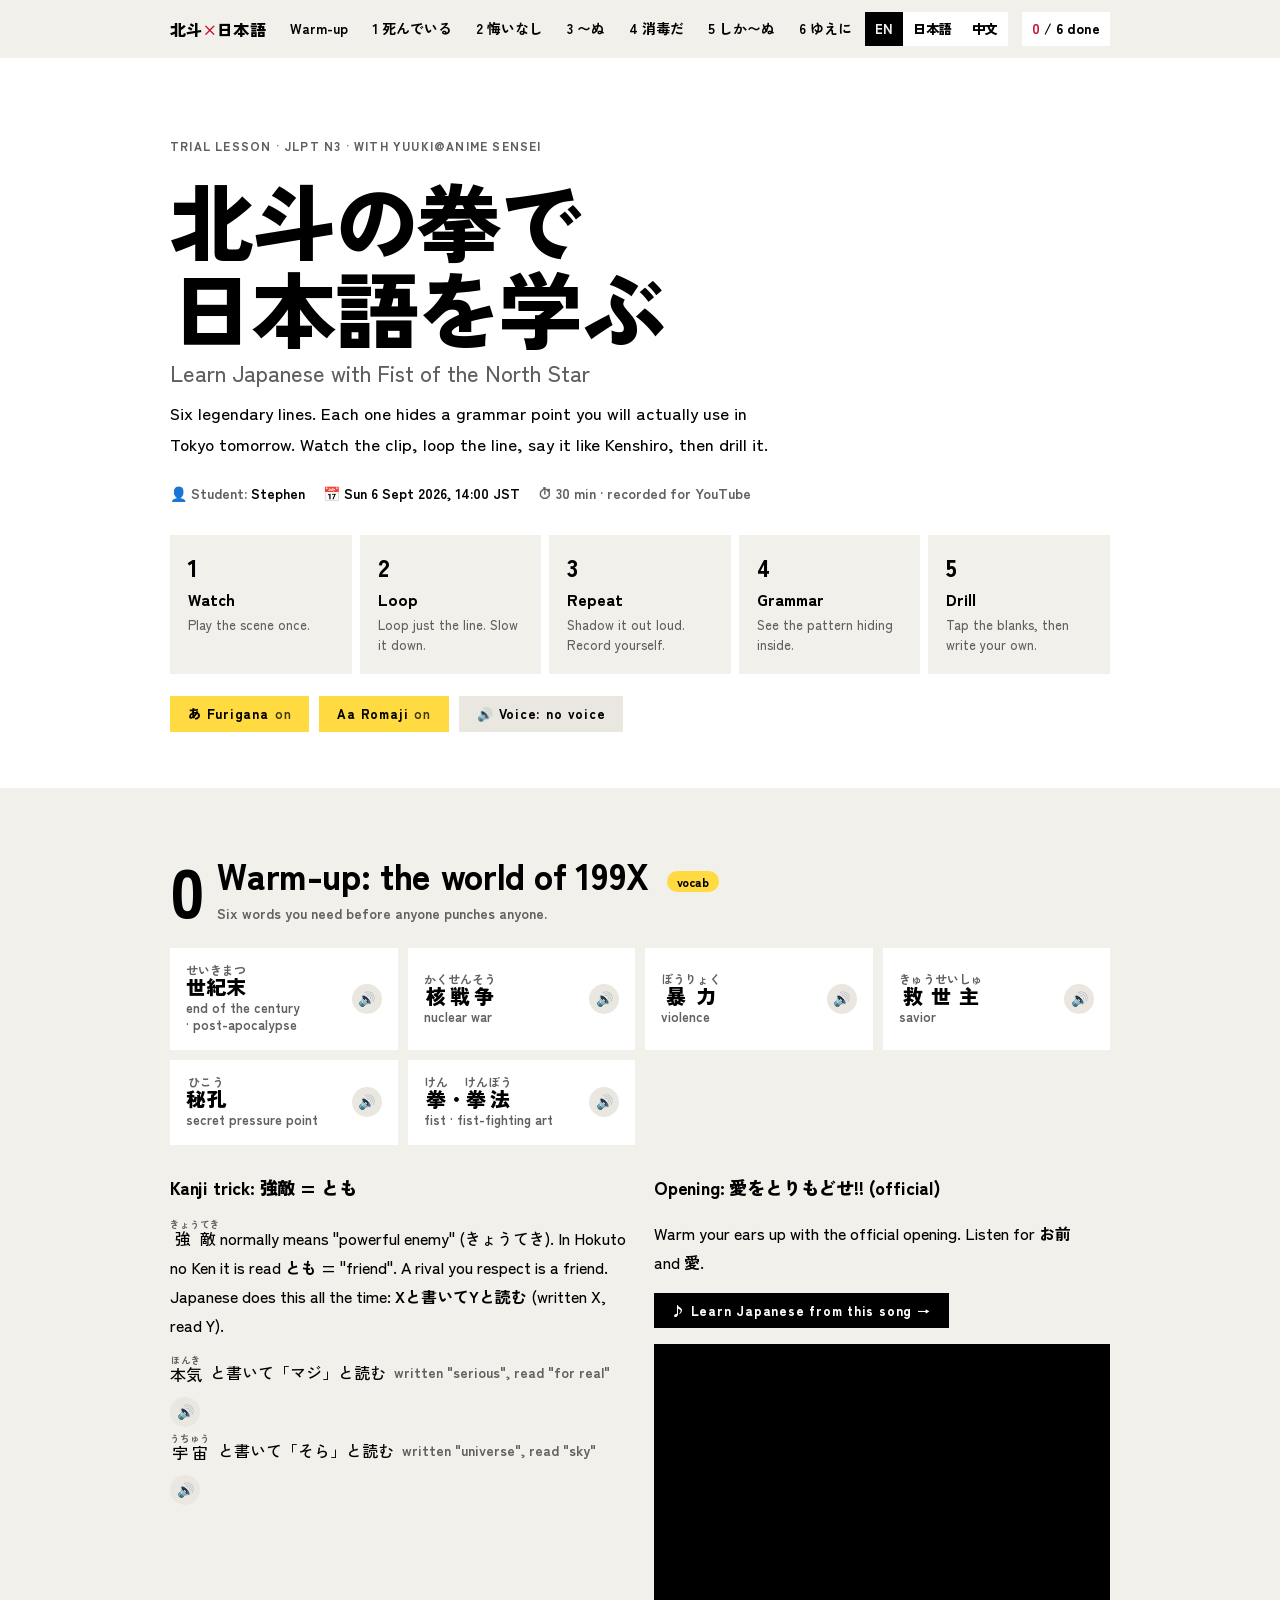
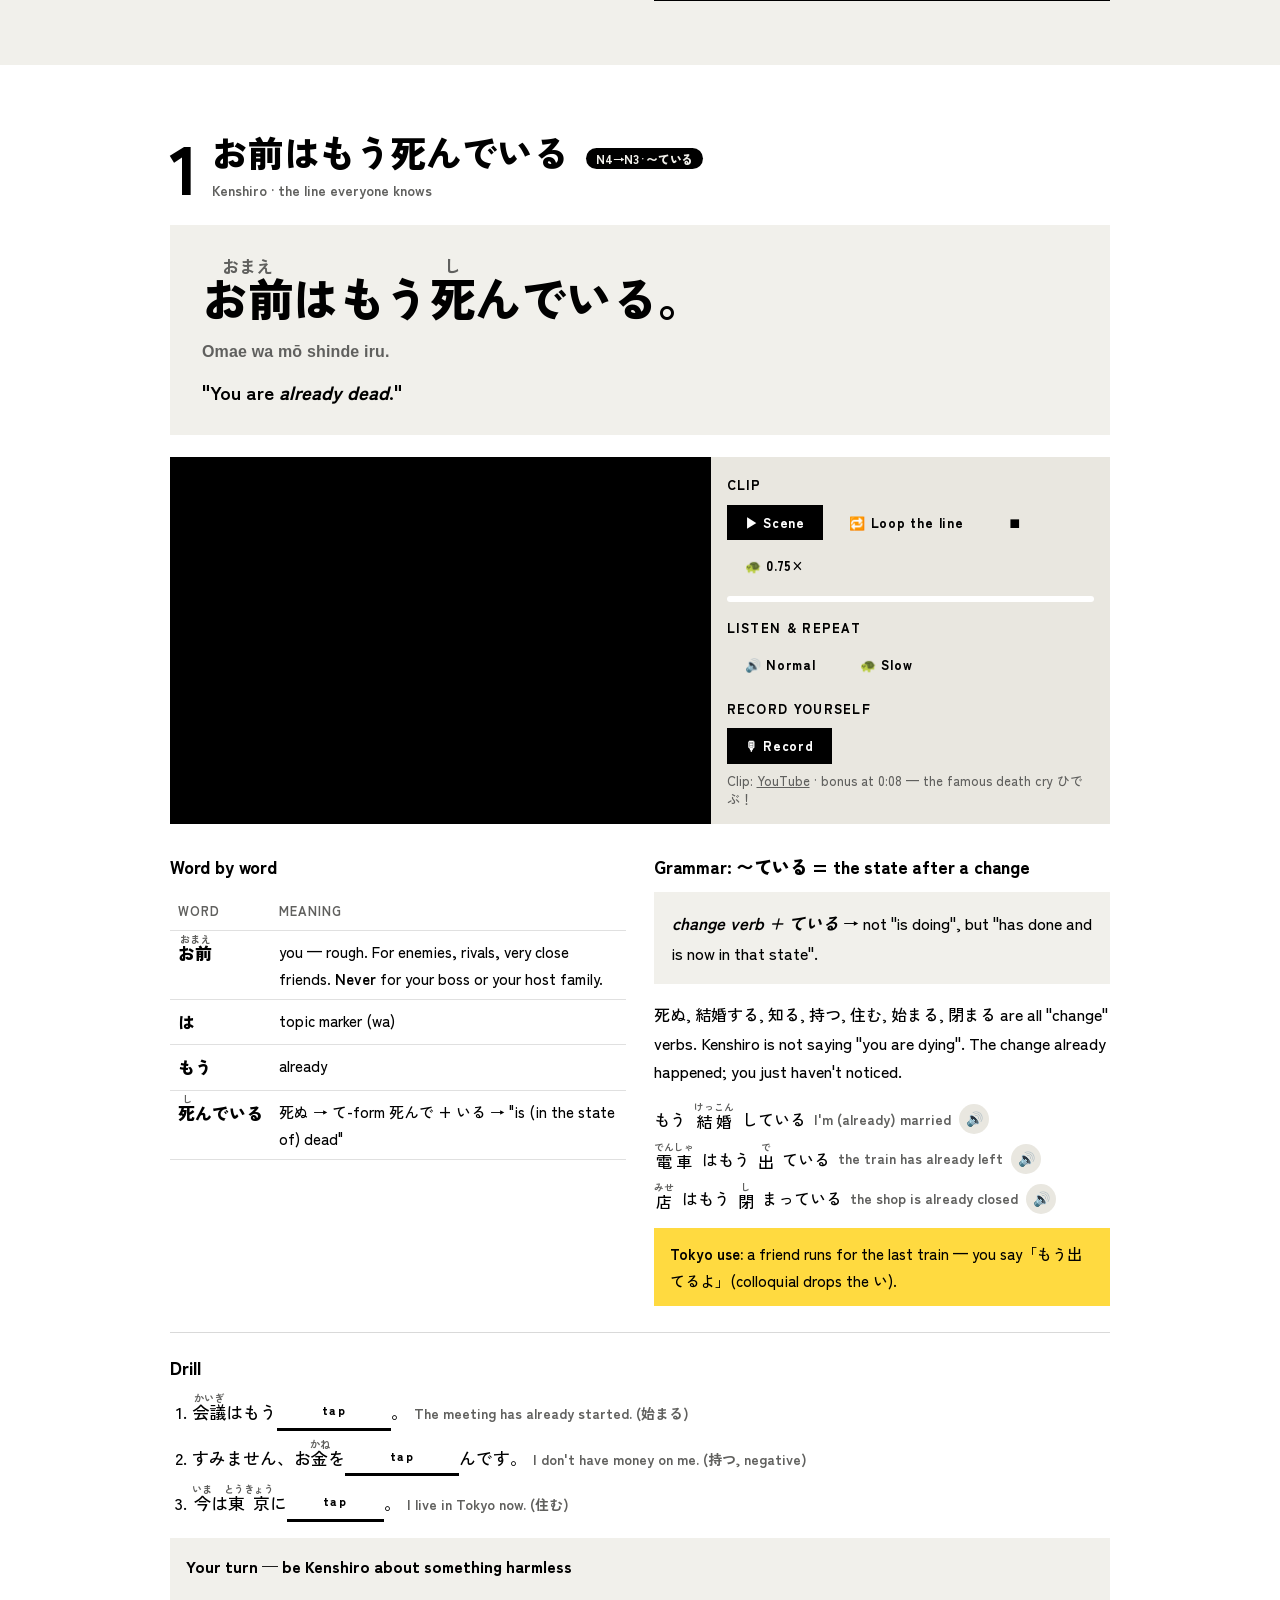
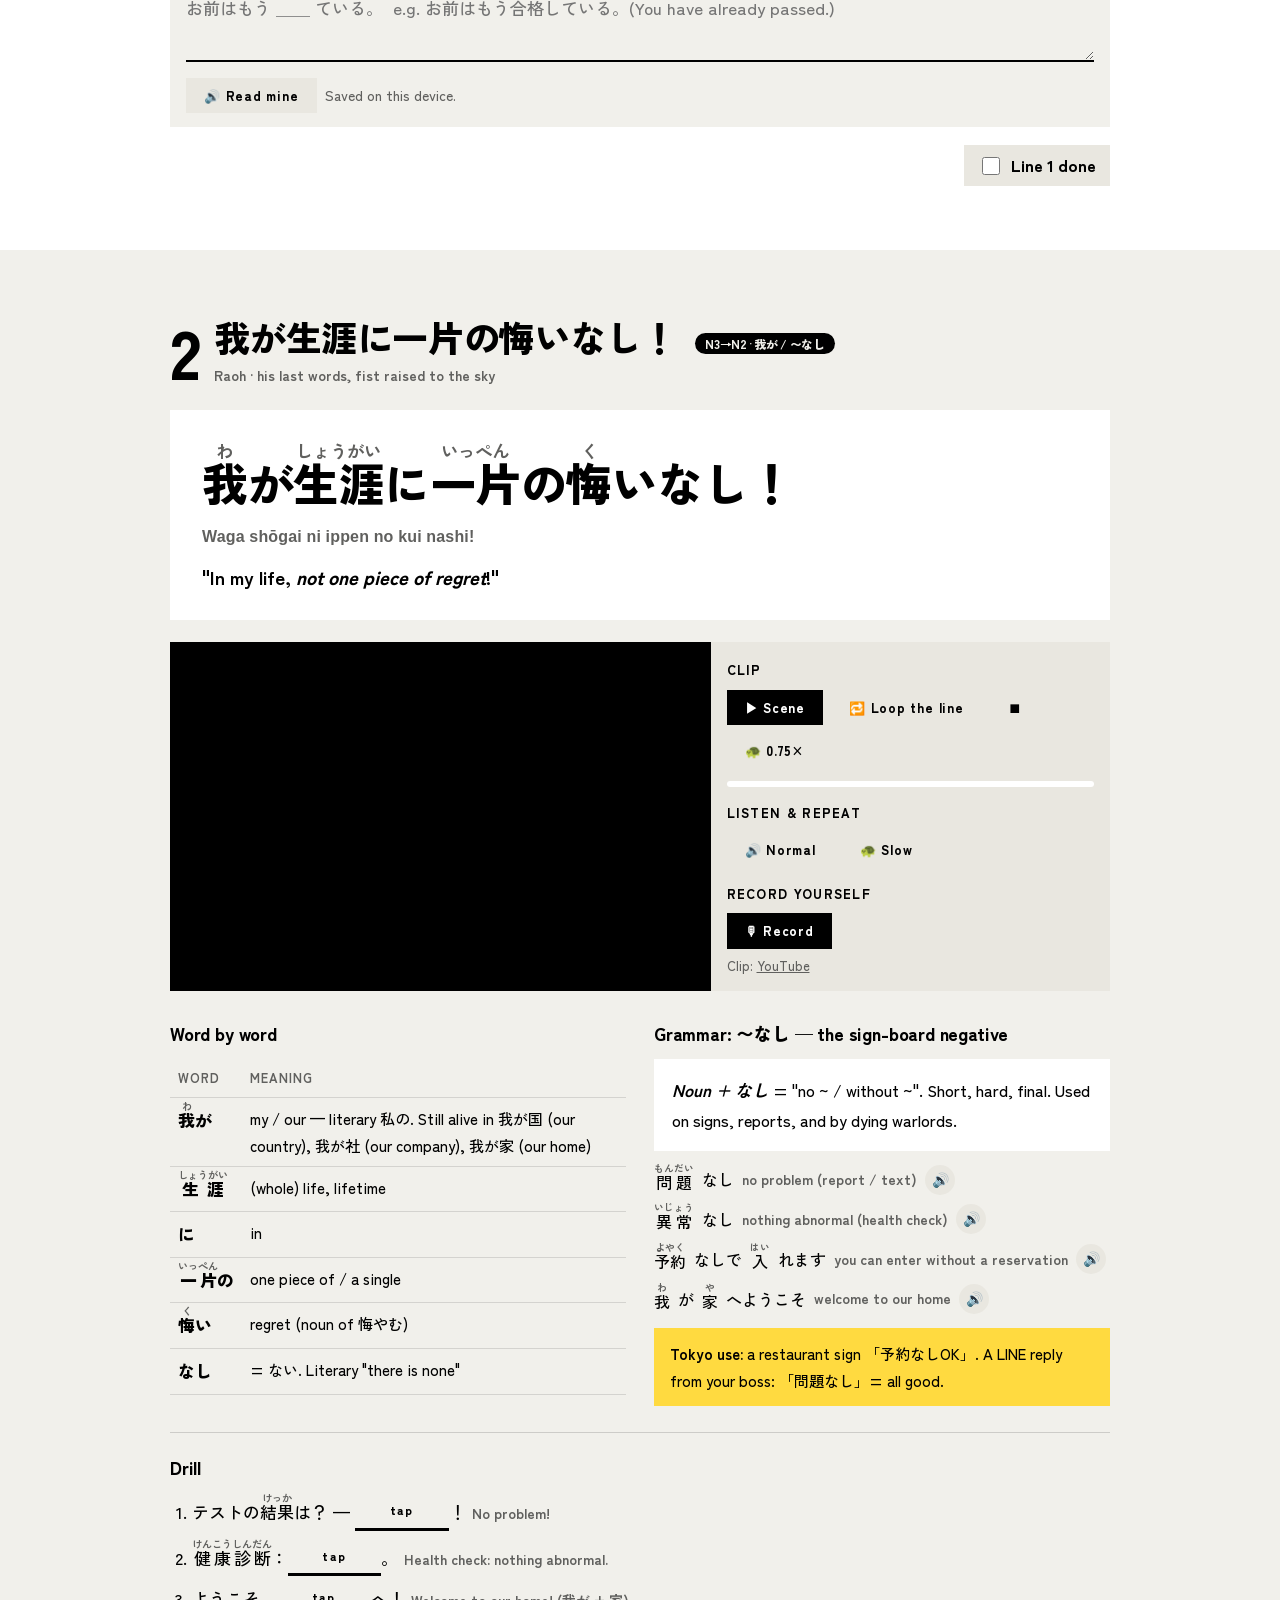
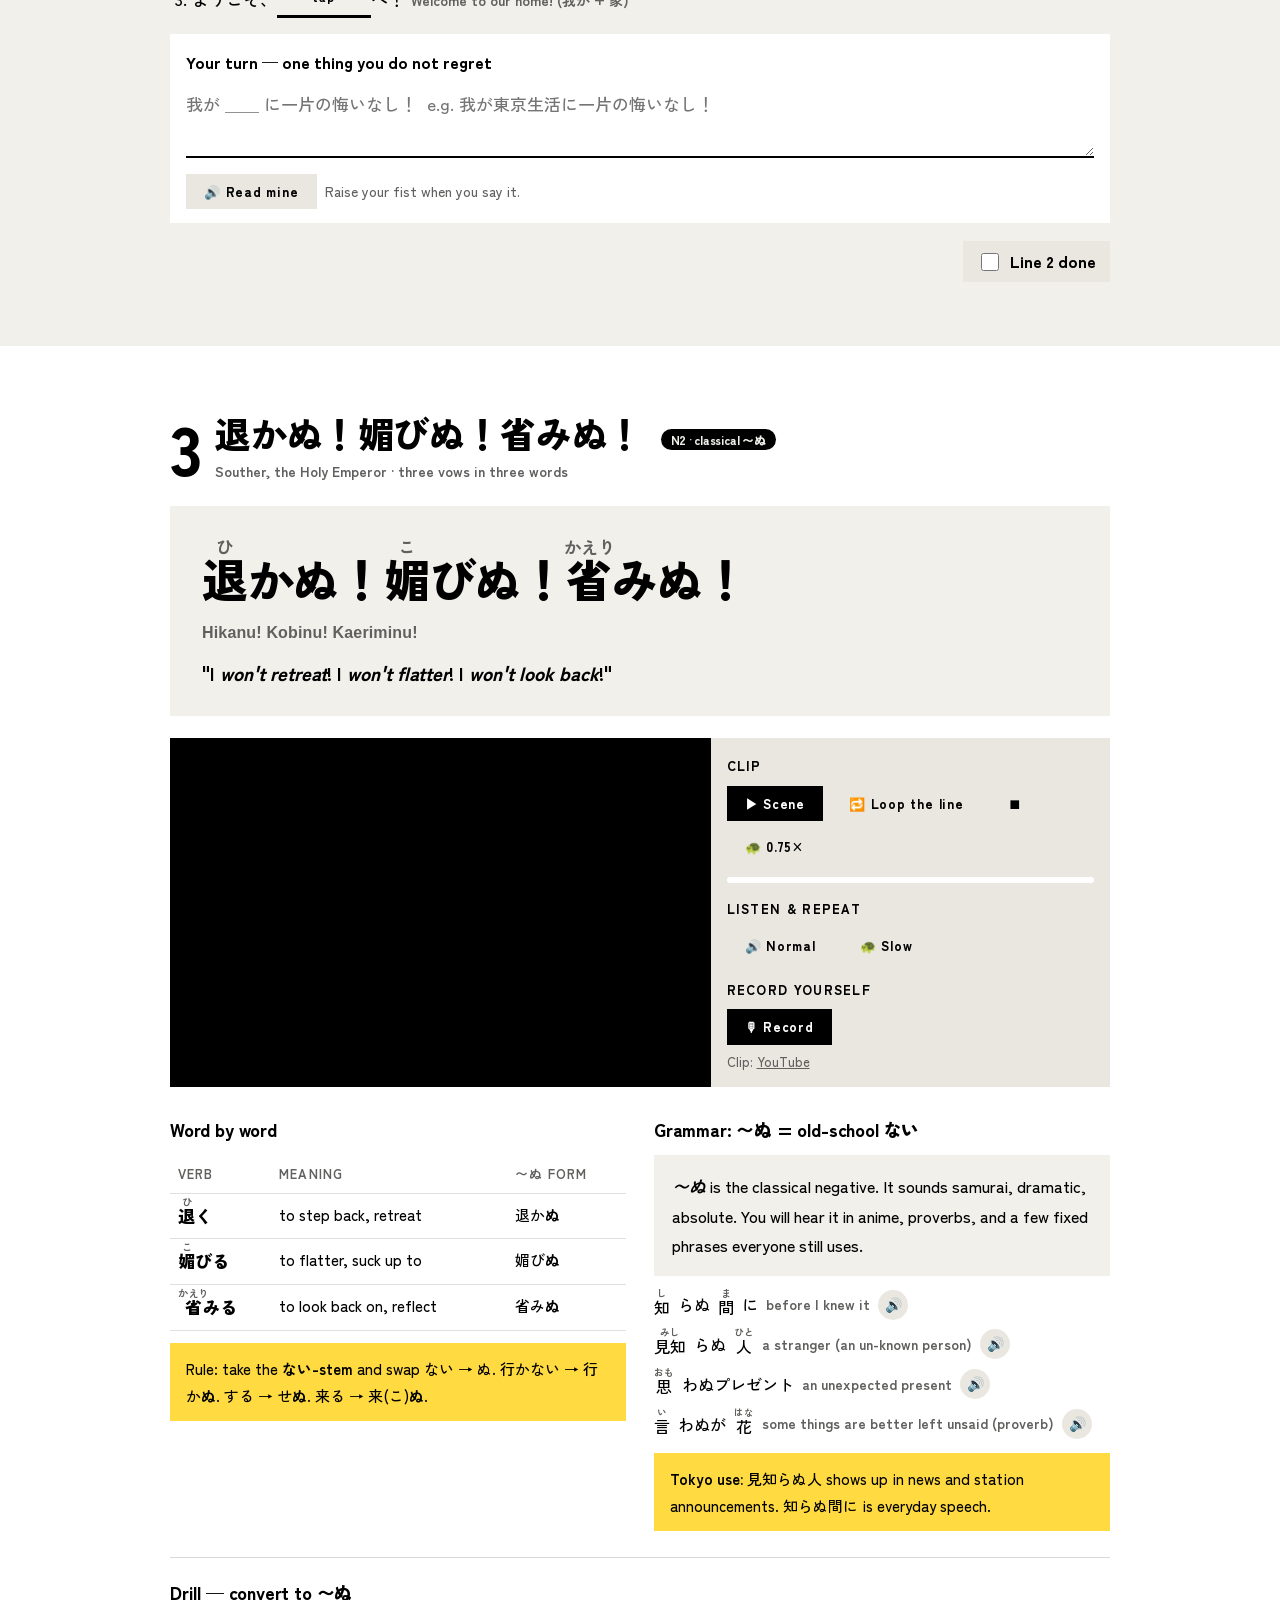
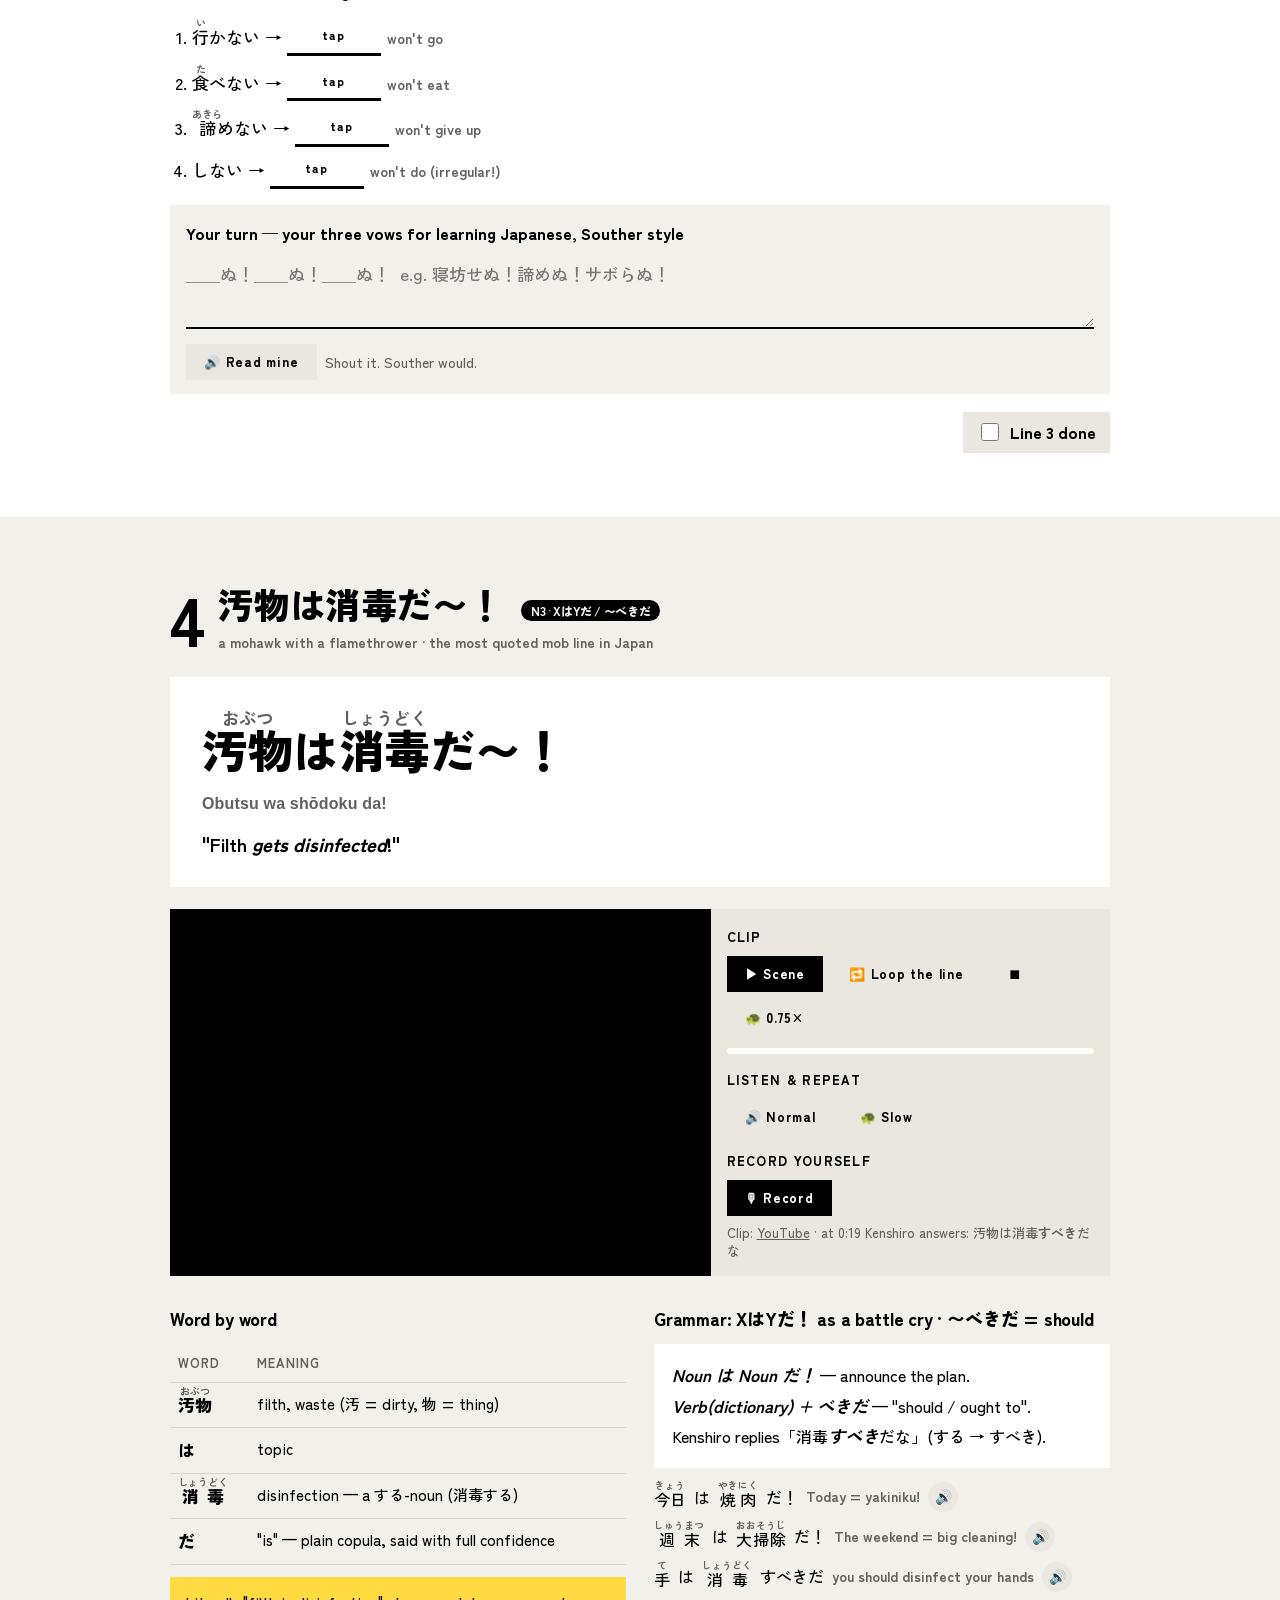
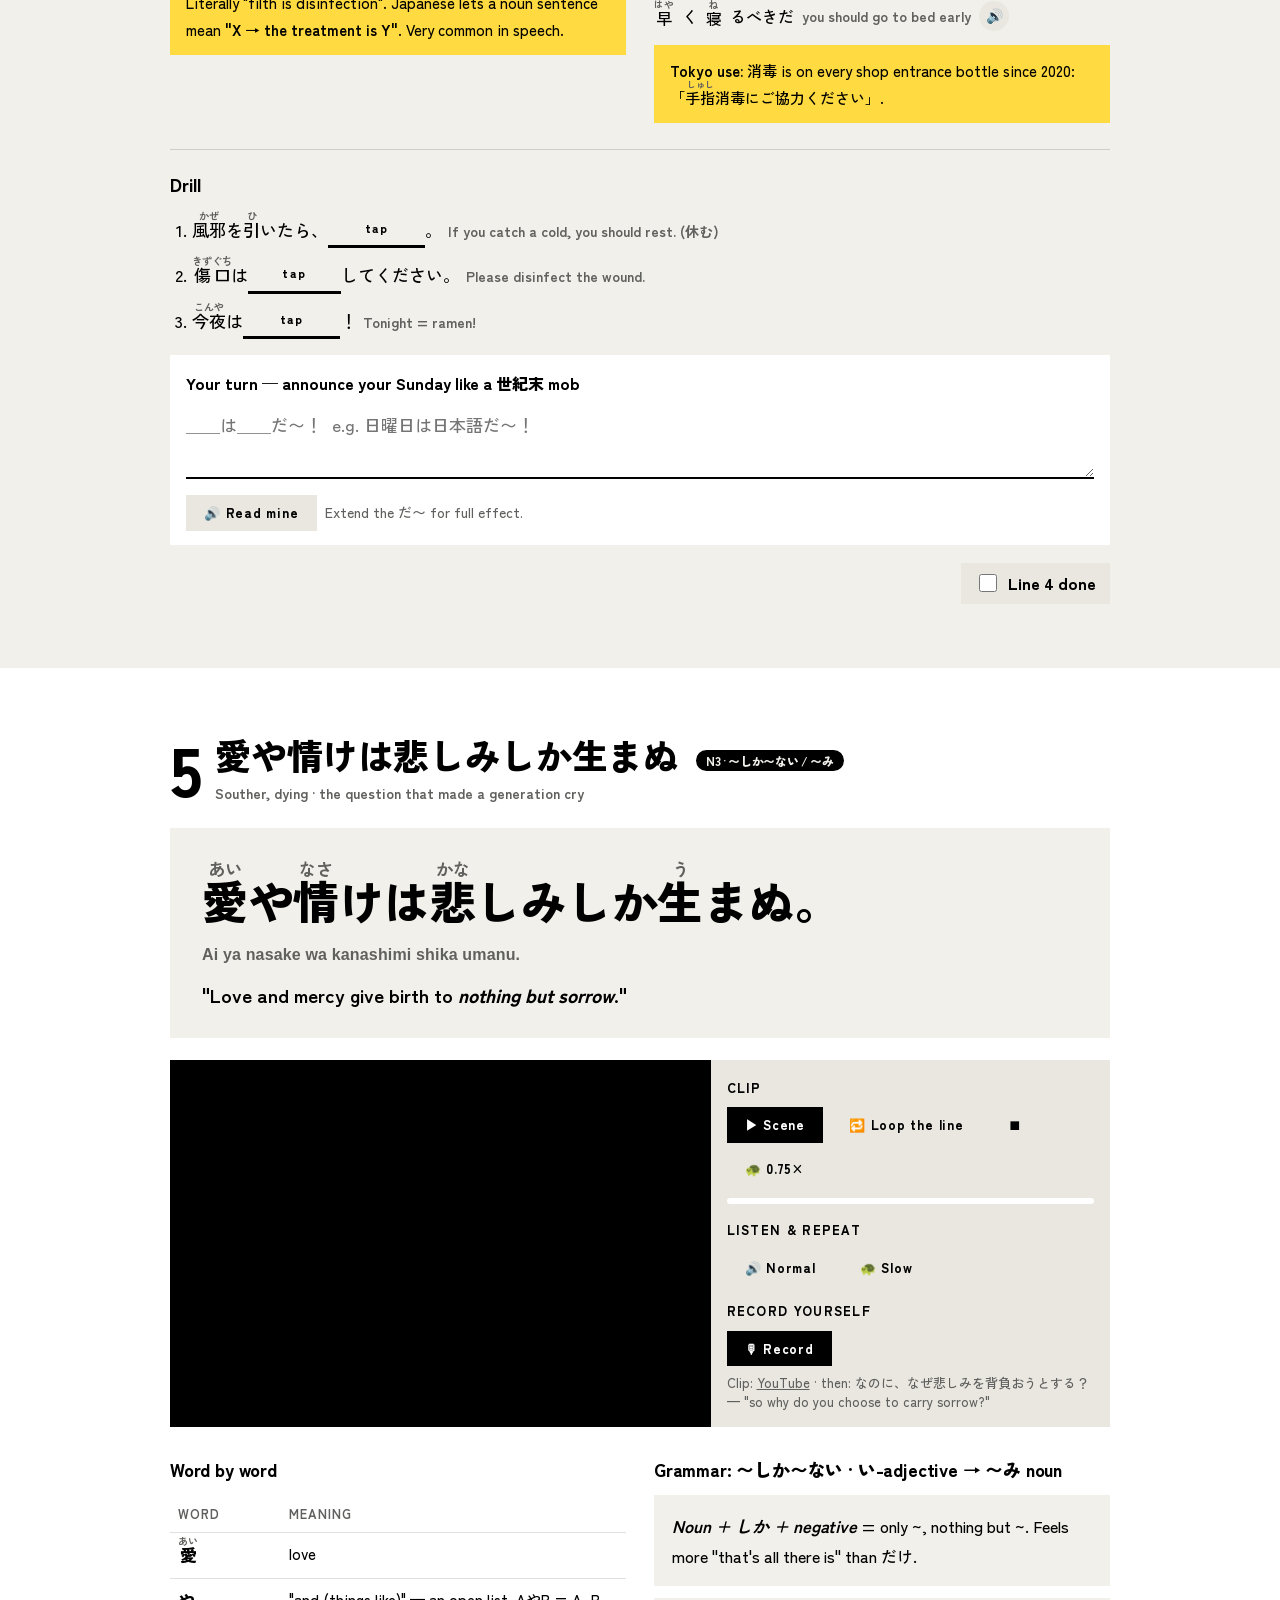
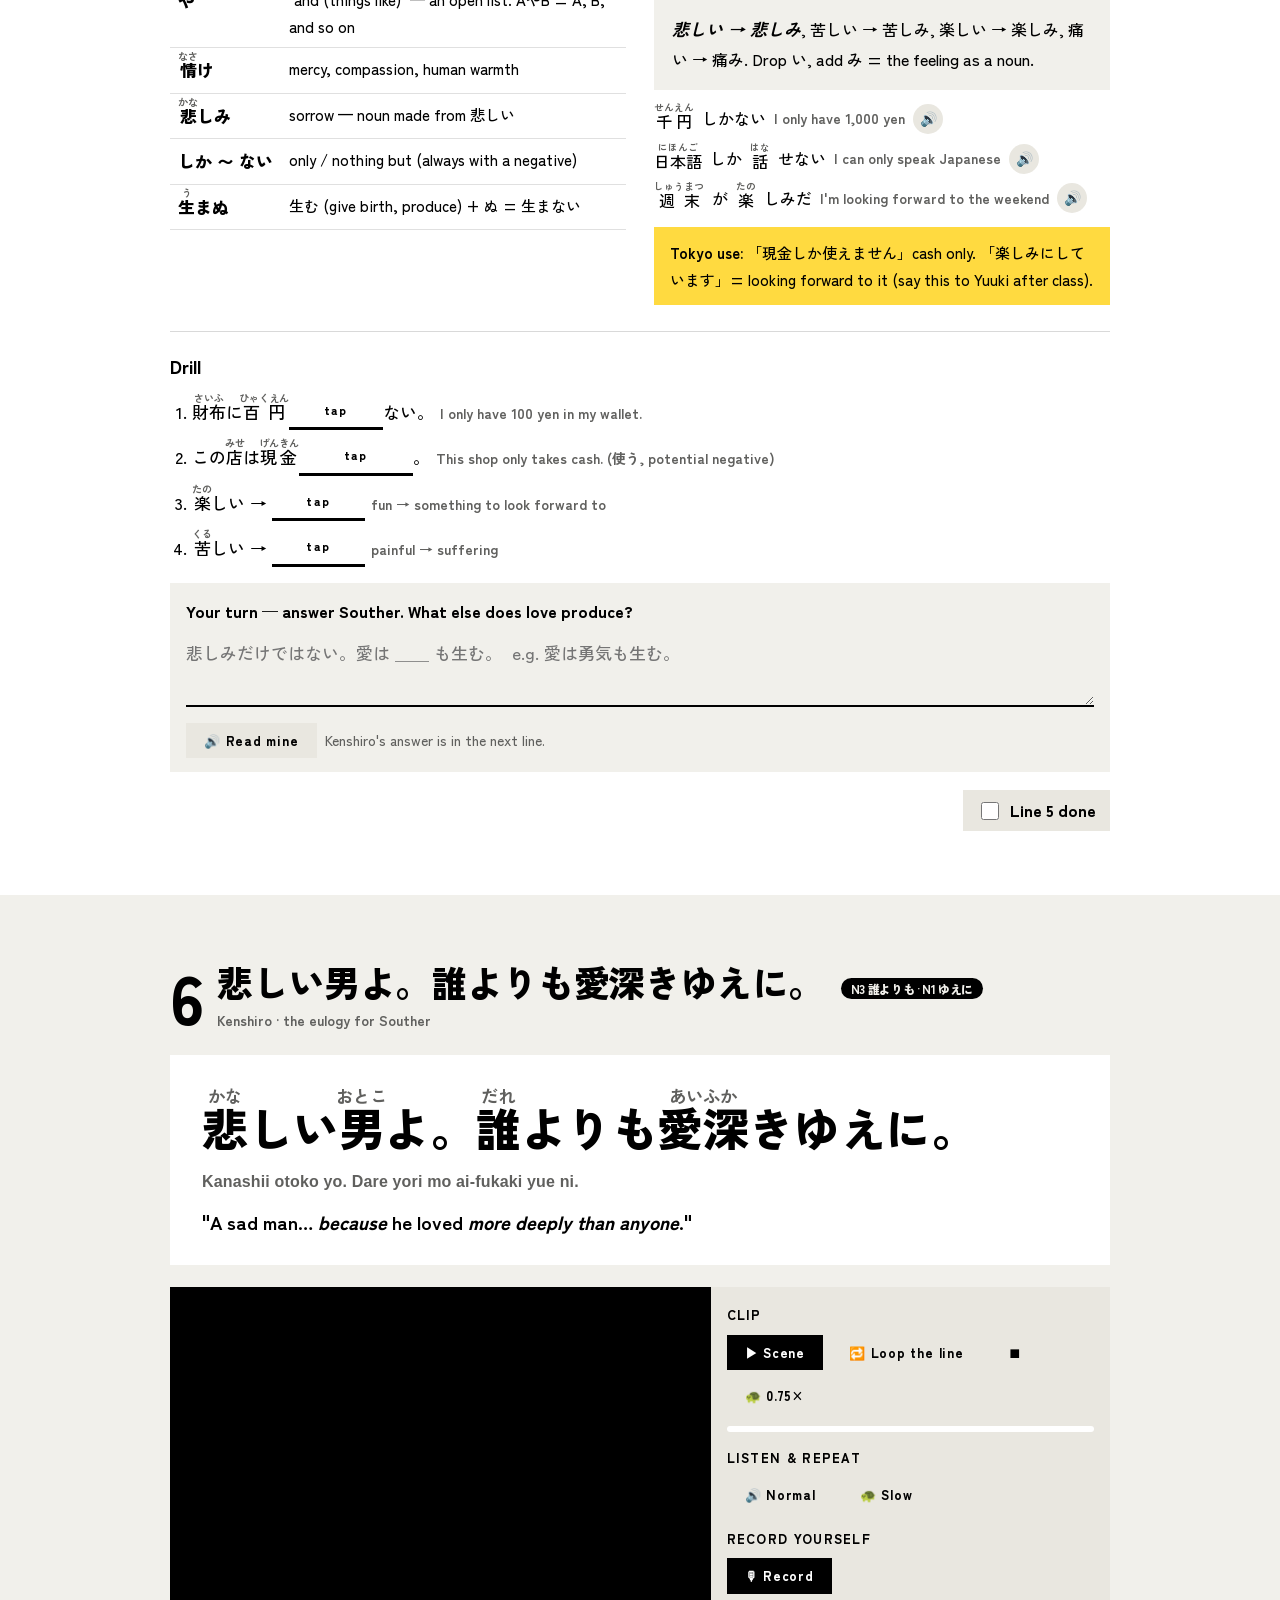
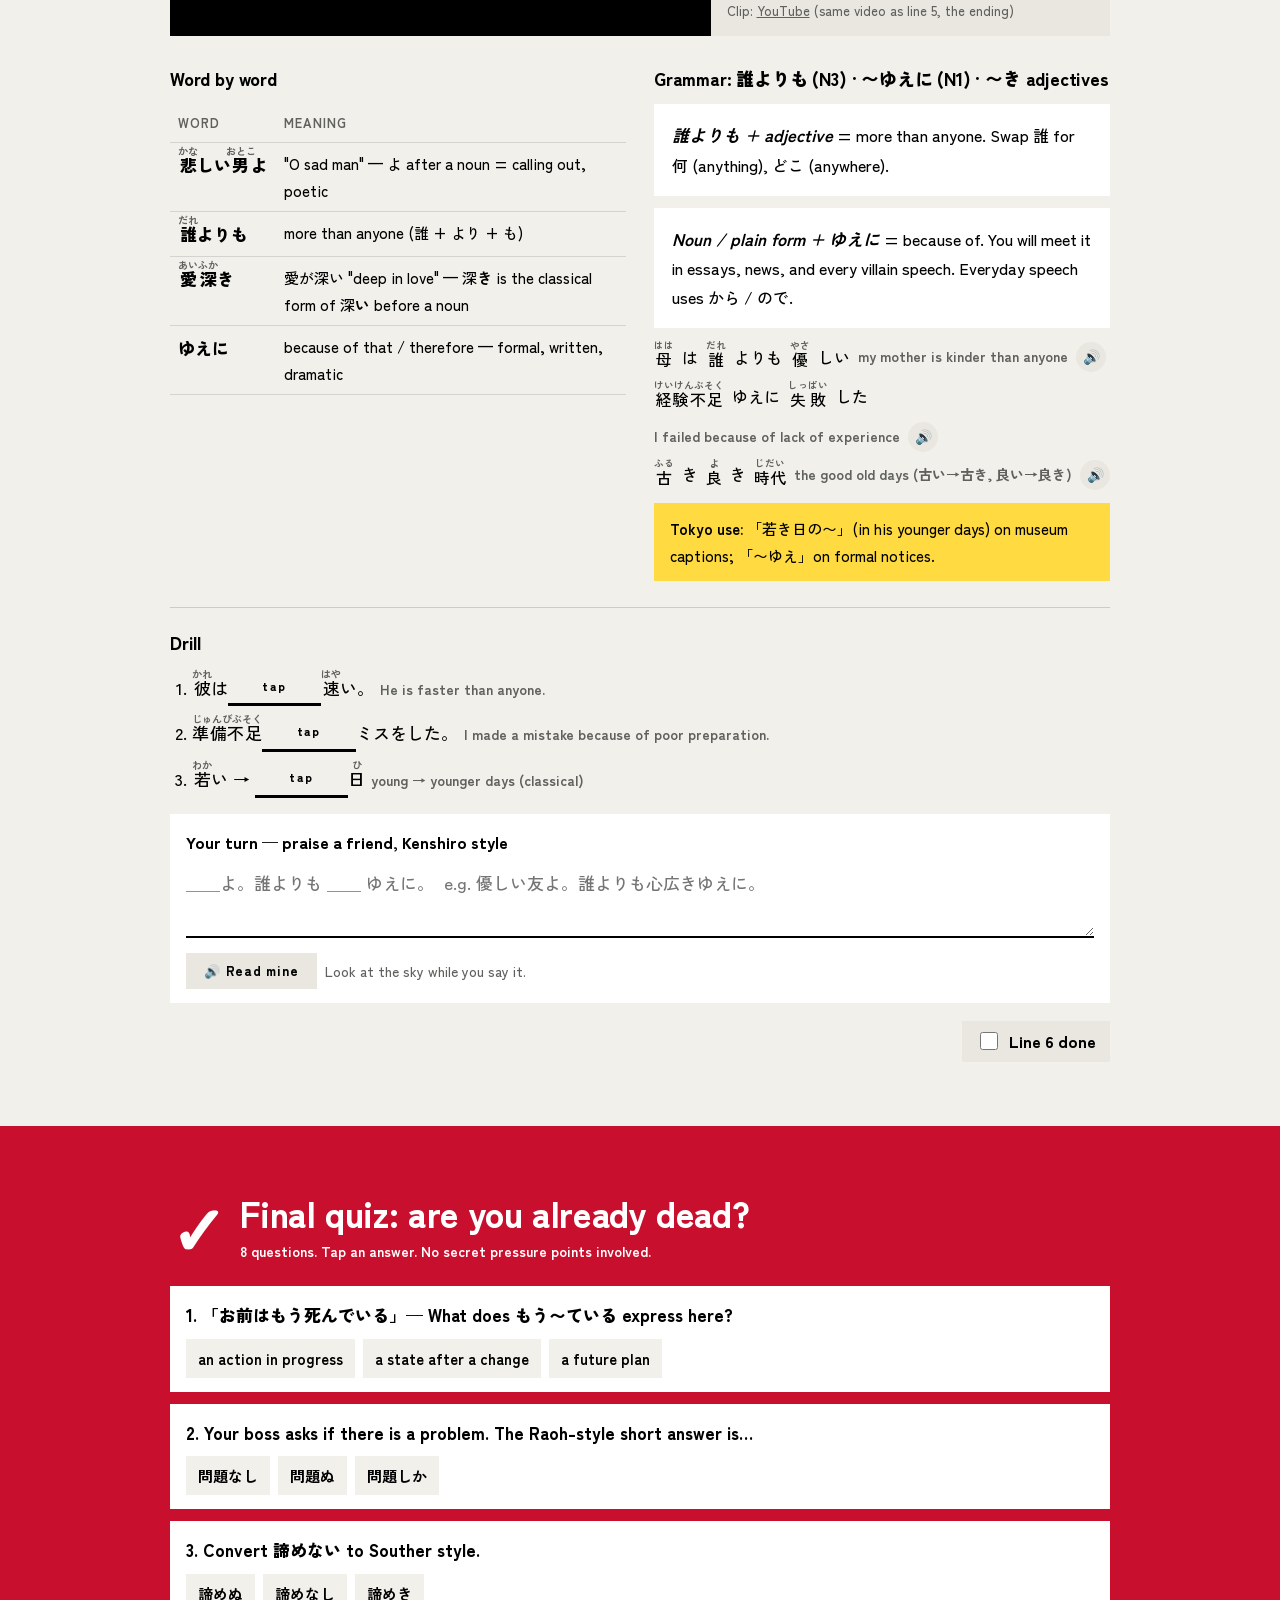
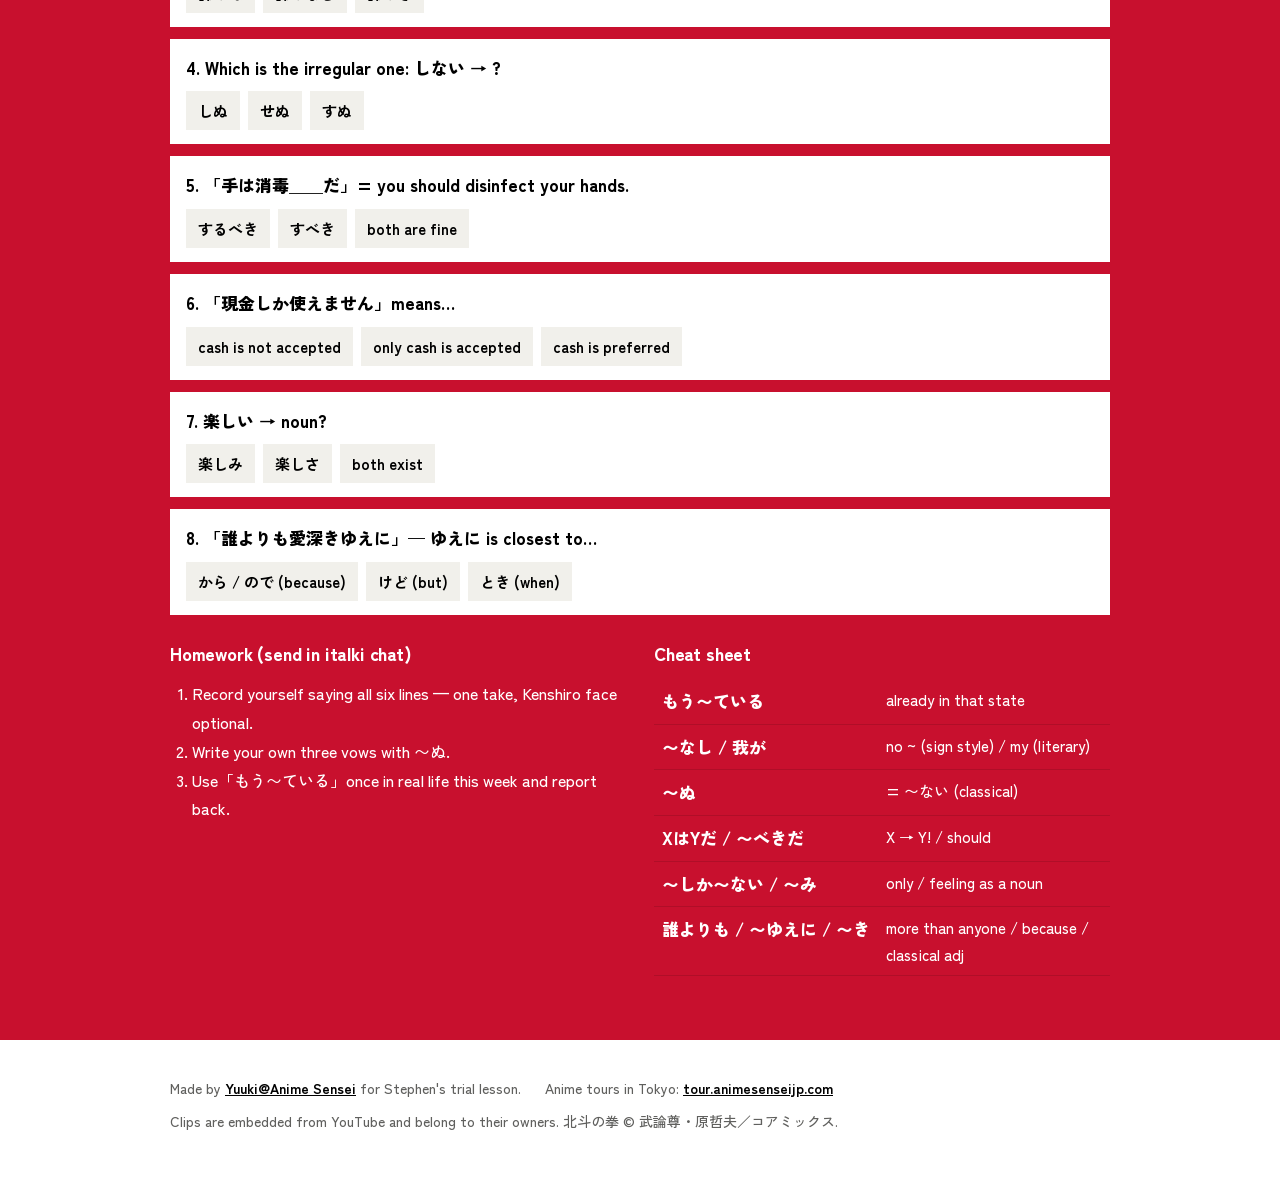
==== commit a9b82589: "song template + works/ai-wo-torimodose.json (ai/ regenerated, identical); Sota English page works/wh" ====
--- a/index.html
+++ b/index.html
@@ -158,7 +158,7 @@
         <textarea data-store="yt-l1" data-i18n-ph="lines.0.yourturn.ph" placeholder="お前はもう ＿＿ ている。  e.g. お前はもう合格している。(You have already passed.)"></textarea>
         <div class="row"><button class="btn sm act-say-ta" data-i18n="ui.readmine">🔊 Read mine</button><span class="hint" data-i18n="lines.0.yourturn.hint">Saved on this device.</span></div>
       </div>
-      <div class="done"><label><input type="checkbox" class="doneBox"> <span data-i18n="lines.0.done"><input class="doneBox" type="checkbox"/> Line 1 done</span></label></div>
+      <div class="done"><label><input type="checkbox" class="doneBox"> <span data-i18n="lines.0.done">Line 1 done</span></label></div>
     </div>
   </div>
 </section>
@@ -232,7 +232,7 @@
         <textarea data-store="yt-l2" data-i18n-ph="lines.1.yourturn.ph" placeholder="我が ＿＿ に一片の悔いなし！  e.g. 我が東京生活に一片の悔いなし！"></textarea>
         <div class="row"><button class="btn sm act-say-ta" data-i18n="ui.readmine">🔊 Read mine</button><span class="hint" data-i18n="lines.1.yourturn.hint">Raise your fist when you say it.</span></div>
       </div>
-      <div class="done"><label><input type="checkbox" class="doneBox"> <span data-i18n="lines.1.done"><input class="doneBox" type="checkbox"/> Line 2 done</span></label></div>
+      <div class="done"><label><input type="checkbox" class="doneBox"> <span data-i18n="lines.1.done">Line 2 done</span></label></div>
     </div>
   </div>
 </section>
@@ -305,7 +305,7 @@
         <textarea data-store="yt-l3" data-i18n-ph="lines.2.yourturn.ph" placeholder="＿＿ぬ！＿＿ぬ！＿＿ぬ！  e.g. 寝坊せぬ！諦めぬ！サボらぬ！"></textarea>
         <div class="row"><button class="btn sm act-say-ta" data-i18n="ui.readmine">🔊 Read mine</button><span class="hint" data-i18n="lines.2.yourturn.hint">Shout it. Souther would.</span></div>
       </div>
-      <div class="done"><label><input type="checkbox" class="doneBox"> <span data-i18n="lines.2.done"><input class="doneBox" type="checkbox"/> Line 3 done</span></label></div>
+      <div class="done"><label><input type="checkbox" class="doneBox"> <span data-i18n="lines.2.done">Line 3 done</span></label></div>
     </div>
   </div>
 </section>
@@ -378,7 +378,7 @@
         <textarea data-store="yt-l4" data-i18n-ph="lines.3.yourturn.ph" placeholder="＿＿は＿＿だ〜！  e.g. 日曜日は日本語だ〜！"></textarea>
         <div class="row"><button class="btn sm act-say-ta" data-i18n="ui.readmine">🔊 Read mine</button><span class="hint" data-i18n="lines.3.yourturn.hint">Extend the だ〜 for full effect.</span></div>
       </div>
-      <div class="done"><label><input type="checkbox" class="doneBox"> <span data-i18n="lines.3.done"><input class="doneBox" type="checkbox"/> Line 4 done</span></label></div>
+      <div class="done"><label><input type="checkbox" class="doneBox"> <span data-i18n="lines.3.done">Line 4 done</span></label></div>
     </div>
   </div>
 </section>
@@ -453,7 +453,7 @@
         <textarea data-store="yt-l5" data-i18n-ph="lines.4.yourturn.ph" placeholder="悲しみだけではない。愛は ＿＿ も生む。  e.g. 愛は勇気も生む。"></textarea>
         <div class="row"><button class="btn sm act-say-ta" data-i18n="ui.readmine">🔊 Read mine</button><span class="hint" data-i18n="lines.4.yourturn.hint">Kenshiro's answer is in the next line.</span></div>
       </div>
-      <div class="done"><label><input type="checkbox" class="doneBox"> <span data-i18n="lines.4.done"><input class="doneBox" type="checkbox"/> Line 5 done</span></label></div>
+      <div class="done"><label><input type="checkbox" class="doneBox"> <span data-i18n="lines.4.done">Line 5 done</span></label></div>
     </div>
   </div>
 </section>
@@ -525,7 +525,7 @@
         <textarea data-store="yt-l6" data-i18n-ph="lines.5.yourturn.ph" placeholder="＿＿よ。誰よりも ＿＿ ゆえに。  e.g. 優しい友よ。誰よりも心広きゆえに。"></textarea>
         <div class="row"><button class="btn sm act-say-ta" data-i18n="ui.readmine">🔊 Read mine</button><span class="hint" data-i18n="lines.5.yourturn.hint">Look at the sky while you say it.</span></div>
       </div>
-      <div class="done"><label><input type="checkbox" class="doneBox"> <span data-i18n="lines.5.done"><input class="doneBox" type="checkbox"/> Line 6 done</span></label></div>
+      <div class="done"><label><input type="checkbox" class="doneBox"> <span data-i18n="lines.5.done">Line 6 done</span></label></div>
     </div>
   </div>
 </section>
@@ -671,7 +671,7 @@
 $$('section').forEach(s=>io.observe(s));
 
 /* ---------- Quiz (re-rendered per language) ---------- */
-const QUIZ=[{"a": 1, "o": [{"en": "an action in progress", "ja": "\u9032\u884c\u4e2d\u306e\u52d5\u4f5c", "zh": "\u9032\u884c\u4e2d\u7684\u52d5\u4f5c"}, {"en": "a state after a change", "ja": "\u5909\u5316\u306e\u3042\u3068\u306e\u72b6\u614b", "zh": "\u8b8a\u5316\u4e4b\u5f8c\u7684\u72c0\u614b"}, {"en": "a future plan", "ja": "\u672a\u6765\u306e\u4e88\u5b9a", "zh": "\u672a\u4f86\u7684\u8a08\u756b"}], "q": {"en": "\u300c\u304a\u524d\u306f\u3082\u3046\u6b7b\u3093\u3067\u3044\u308b\u300d\u2014 What does \u3082\u3046\u301c\u3066\u3044\u308b express here?", "ja": "\u300c\u304a\u524d\u306f\u3082\u3046\u6b7b\u3093\u3067\u3044\u308b\u300d\u2014 What does \u3082\u3046\u301c\u3066\u3044\u308b express here?", "zh": "\u300c\u304a\u524d\u306f\u3082\u3046\u6b7b\u3093\u3067\u3044\u308b\u300d\u2014 What does \u3082\u3046\u301c\u3066\u3044\u308b express here?"}, "why": {"en": "\u6b7b\u306c is a change verb. \u6b7b\u3093\u3067\u3044\u308b = the change is complete; he is in the \"dead\" state.", "ja": "\u6b7b\u306c \u306f\u5909\u5316\u52d5\u8a5e\u3002\u6b7b\u3093\u3067\u3044\u308b = \u5909\u5316\u304c\u5b8c\u4e86\u3057\u3066\u300c\u6b7b\u3093\u3060\u300d\u72b6\u614b\u306b\u3042\u308b\u3002", "zh": "\u6b7b\u306c \u662f\u8b8a\u5316\u52d5\u8a5e\u3002\u6b7b\u3093\u3067\u3044\u308b = \u8b8a\u5316\u5df2\u5b8c\u6210\uff0c\u8655\u65bc\u300c\u6b7b\u300d\u7684\u72c0\u614b\u3002"}}, {"a": 0, "o": [{"en": "\u554f\u984c\u306a\u3057", "ja": "\u554f\u984c\u306a\u3057", "zh": "\u554f\u984c\u306a\u3057"}, {"en": "\u554f\u984c\u306c", "ja": "\u554f\u984c\u306c", "zh": "\u554f\u984c\u306c"}, {"en": "\u554f\u984c\u3057\u304b", "ja": "\u554f\u984c\u3057\u304b", "zh": "\u554f\u984c\u3057\u304b"}], "q": {"en": "Your boss asks if there is a problem. The Raoh-style short answer is\u2026", "ja": "Your boss asks if there is a problem. The Raoh-style short answer is\u2026", "zh": "Your boss asks if there is a problem. The Raoh-style short answer is\u2026"}, "why": {"en": "Noun + \u306a\u3057 = \"no ~\". \u554f\u984c\u306a\u3057 is real office Japanese.", "ja": "\u540d\u8a5e + \u306a\u3057 = \u300c\u301c\u304c\u306a\u3044\u300d\u3002\u554f\u984c\u306a\u3057 \u306f\u672c\u7269\u306e\u30aa\u30d5\u30a3\u30b9\u65e5\u672c\u8a9e\u3002", "zh": "\u540d\u8a5e + \u306a\u3057 = \u300c\u6c92\u6709\uff5e\u300d\u3002\u554f\u984c\u306a\u3057 \u662f\u771f\u6b63\u7684\u8fa6\u516c\u5ba4\u65e5\u6587\u3002"}}, {"a": 0, "o": [{"en": "\u8ae6\u3081\u306c", "ja": "\u8ae6\u3081\u306c", "zh": "\u8ae6\u3081\u306c"}, {"en": "\u8ae6\u3081\u306a\u3057", "ja": "\u8ae6\u3081\u306a\u3057", "zh": "\u8ae6\u3081\u306a\u3057"}, {"en": "\u8ae6\u3081\u304d", "ja": "\u8ae6\u3081\u304d", "zh": "\u8ae6\u3081\u304d"}], "q": {"en": "Convert \u8ae6\u3081\u306a\u3044 to Souther style.", "ja": "Convert \u8ae6\u3081\u306a\u3044 to Souther style.", "zh": "Convert \u8ae6\u3081\u306a\u3044 to Souther style."}, "why": {"en": "\u306a\u3044-stem \u8ae6\u3081 + \u306c.", "ja": "\u306a\u3044\u5f62\u306e\u8a9e\u5e79 \u8ae6\u3081 + \u306c\u3002", "zh": "\u306a\u3044\u5f62\u8a5e\u5e79 \u8ae6\u3081 + \u306c\u3002"}}, {"a": 1, "o": [{"en": "\u3057\u306c", "ja": "\u3057\u306c", "zh": "\u3057\u306c"}, {"en": "\u305b\u306c", "ja": "\u305b\u306c", "zh": "\u305b\u306c"}, {"en": "\u3059\u306c", "ja": "\u3059\u306c", "zh": "\u3059\u306c"}], "q": {"en": "Which is the irregular one: \u3057\u306a\u3044 \u2192 ?", "ja": "Which is the irregular one: \u3057\u306a\u3044 \u2192 ?", "zh": "Which is the irregular one: \u3057\u306a\u3044 \u2192 ?"}, "why": {"en": "\u3059\u308b \u2192 \u305b\u306c. (\u3057\u306c would be\u2026 a different verb.)", "ja": "\u3059\u308b \u2192 \u305b\u306c\u3002\uff08\u3057\u306c \u3060\u3068\u2026\u5225\u306e\u52d5\u8a5e\u306b\u306a\u308b\uff09", "zh": "\u3059\u308b \u2192 \u305b\u306c\u3002\uff08\u3057\u306c \u6703\u8b8a\u6210\u2026\u2026\u53e6\u4e00\u500b\u52d5\u8a5e\u3002\uff09"}}, {"a": 2, "o": [{"en": "\u3059\u308b\u3079\u304d", "ja": "\u3059\u308b\u3079\u304d", "zh": "\u3059\u308b\u3079\u304d"}, {"en": "\u3059\u3079\u304d", "ja": "\u3059\u3079\u304d", "zh": "\u3059\u3079\u304d"}, {"en": "both are fine", "ja": "\u3069\u3061\u3089\u3082OK", "zh": "\u5169\u500b\u90fd\u53ef\u4ee5"}], "q": {"en": "\u300c\u624b\u306f\u6d88\u6bd2\uff3f\uff3f\u3060\u300d= you should disinfect your hands.", "ja": "\u300c\u624b\u306f\u6d88\u6bd2\uff3f\uff3f\u3060\u300d= you should disinfect your hands.", "zh": "\u300c\u624b\u306f\u6d88\u6bd2\uff3f\uff3f\u3060\u300d= you should disinfect your hands."}, "why": {"en": "\u3059\u3079\u304d is the classic form, \u3059\u308b\u3079\u304d is also accepted in modern Japanese.", "ja": "\u3059\u3079\u304d \u304c\u53e4\u5178\u7684\u306a\u5f62\u3002\u3059\u308b\u3079\u304d \u3082\u73fe\u4ee3\u65e5\u672c\u8a9e\u3067\u306f\u8a8d\u3081\u3089\u308c\u3066\u3044\u308b\u3002", "zh": "\u3059\u3079\u304d \u662f\u53e4\u5178\u5f62\uff0c\u3059\u308b\u3079\u304d \u5728\u73fe\u4ee3\u65e5\u6587\u4e5f\u88ab\u63a5\u53d7\u3002"}}, {"a": 1, "o": [{"en": "cash is not accepted", "ja": "\u73fe\u91d1\u306f\u4f7f\u3048\u306a\u3044", "zh": "\u4e0d\u6536\u73fe\u91d1"}, {"en": "only cash is accepted", "ja": "\u73fe\u91d1\u3060\u3051\u4f7f\u3048\u308b", "zh": "\u53ea\u6536\u73fe\u91d1"}, {"en": "cash is preferred", "ja": "\u73fe\u91d1\u304c\u671b\u307e\u3057\u3044", "zh": "\u5efa\u8b70\u4ed8\u73fe\u91d1"}], "q": {"en": "\u300c\u73fe\u91d1\u3057\u304b\u4f7f\u3048\u307e\u305b\u3093\u300dmeans\u2026", "ja": "\u300c\u73fe\u91d1\u3057\u304b\u4f7f\u3048\u307e\u305b\u3093\u300dmeans\u2026", "zh": "\u300c\u73fe\u91d1\u3057\u304b\u4f7f\u3048\u307e\u305b\u3093\u300dmeans\u2026"}, "why": {"en": "\u3057\u304b + negative = only. The negative is grammar, not meaning.", "ja": "\u3057\u304b + \u5426\u5b9a = \u301c\u3060\u3051\u3002\u5426\u5b9a\u306f\u6587\u6cd5\u4e0a\u306e\u5f62\u3067\u3001\u610f\u5473\u306f\u5426\u5b9a\u3067\u306f\u306a\u3044\u3002", "zh": "\u3057\u304b + \u5426\u5b9a = \u53ea\u6709\u3002\u5426\u5b9a\u53ea\u662f\u6587\u6cd5\u5f62\u5f0f\uff0c\u4e0d\u662f\u610f\u601d\u3002"}}, {"a": 2, "o": [{"en": "\u697d\u3057\u307f", "ja": "\u697d\u3057\u307f", "zh": "\u697d\u3057\u307f"}, {"en": "\u697d\u3057\u3055", "ja": "\u697d\u3057\u3055", "zh": "\u697d\u3057\u3055"}, {"en": "both exist", "ja": "\u3069\u3061\u3089\u3082\u3042\u308b", "zh": "\u5169\u500b\u90fd\u5b58\u5728"}], "q": {"en": "\u697d\u3057\u3044 \u2192 noun?", "ja": "\u697d\u3057\u3044 \u2192 noun?", "zh": "\u697d\u3057\u3044 \u2192 noun?"}, "why": {"en": "\u697d\u3057\u307f = something to look forward to; \u697d\u3057\u3055 = the fun-ness. Both real.", "ja": "\u697d\u3057\u307f = \u697d\u3057\u307f\u306b\u3057\u3066\u3044\u308b\u3053\u3068\u3002\u697d\u3057\u3055 = \u697d\u3057\u3044\u5ea6\u5408\u3044\u3002\u3069\u3061\u3089\u3082\u5b9f\u5728\u3002", "zh": "\u697d\u3057\u307f = \u671f\u5f85\u7684\u4e8b\uff1b\u697d\u3057\u3055 = \u5feb\u6a02\u7684\u7a0b\u5ea6\u3002\u5169\u500b\u90fd\u662f\u771f\u7684\u3002"}}, {"a": 0, "o": [{"en": "\u304b\u3089 / \u306e\u3067 (because)", "ja": "\u304b\u3089\uff0f\u306e\u3067\uff08\u7406\u7531\uff09", "zh": "\u304b\u3089\uff0f\u306e\u3067\uff08\u56e0\u70ba\uff09"}, {"en": "\u3051\u3069 (but)", "ja": "\u3051\u3069\uff08\u9006\u63a5\uff09", "zh": "\u3051\u3069\uff08\u4f46\u662f\uff09"}, {"en": "\u3068\u304d (when)", "ja": "\u3068\u304d\uff08\u6642\uff09", "zh": "\u3068\u304d\uff08\u7576\u2026\u6642\uff09"}], "q": {"en": "\u300c\u8ab0\u3088\u308a\u3082\u611b\u6df1\u304d\u3086\u3048\u306b\u300d\u2014 \u3086\u3048\u306b is closest to\u2026", "ja": "\u300c\u8ab0\u3088\u308a\u3082\u611b\u6df1\u304d\u3086\u3048\u306b\u300d\u2014 \u3086\u3048\u306b is closest to\u2026", "zh": "\u300c\u8ab0\u3088\u308a\u3082\u611b\u6df1\u304d\u3086\u3048\u306b\u300d\u2014 \u3086\u3048\u306b is closest to\u2026"}, "why": {"en": "\u3086\u3048\u306b = formal \"because of / therefore\". Everyday speech: \u304b\u3089, \u306e\u3067.", "ja": "\u3086\u3048\u306b = \u786c\u3044\u300c\u301c\u306e\u305f\u3081\u306b\uff0f\u3060\u304b\u3089\u300d\u3002\u65e5\u5e38\u4f1a\u8a71\u3067\u306f \u304b\u3089\u30fb\u306e\u3067\u3002", "zh": "\u3086\u3048\u306b = \u6b63\u5f0f\u7684\u300c\u56e0\u70ba\uff0f\u56e0\u6b64\u300d\u3002\u65e5\u5e38\u53e3\u8a9e\u7528 \u304b\u3089\u3001\u306e\u3067\u3002"}}];
+const QUIZ=[{"a": 1, "o": [{"en": "an action in progress", "ja": "\u9032\u884c\u4e2d\u306e\u52d5\u4f5c", "zh": "\u9032\u884c\u4e2d\u7684\u52d5\u4f5c"}, {"en": "a state after a change", "ja": "\u5909\u5316\u306e\u3042\u3068\u306e\u72b6\u614b", "zh": "\u8b8a\u5316\u4e4b\u5f8c\u7684\u72c0\u614b"}, {"en": "a future plan", "ja": "\u672a\u6765\u306e\u4e88\u5b9a", "zh": "\u672a\u4f86\u7684\u8a08\u756b"}], "q": {"en": "\u300c\u304a\u524d\u306f\u3082\u3046\u6b7b\u3093\u3067\u3044\u308b\u300d\u2014 What does \u3082\u3046\u301c\u3066\u3044\u308b express here?", "ja": "\u300c\u304a\u524d\u306f\u3082\u3046\u6b7b\u3093\u3067\u3044\u308b\u300d\u2014 \u3053\u3053\u306e \u3082\u3046\u301c\u3066\u3044\u308b \u306f\u4f55\u3092\u8868\u3059\uff1f", "zh": "\u300c\u304a\u524d\u306f\u3082\u3046\u6b7b\u3093\u3067\u3044\u308b\u300d\u2014 \u9019\u88e1\u7684 \u3082\u3046\u301c\u3066\u3044\u308b \u8868\u793a\u4ec0\u9ebc\uff1f"}, "why": {"en": "\u6b7b\u306c is a change verb. \u6b7b\u3093\u3067\u3044\u308b = the change is complete; he is in the \"dead\" state.", "ja": "\u6b7b\u306c \u306f\u5909\u5316\u52d5\u8a5e\u3002\u6b7b\u3093\u3067\u3044\u308b = \u5909\u5316\u304c\u5b8c\u4e86\u3057\u3066\u300c\u6b7b\u3093\u3060\u300d\u72b6\u614b\u306b\u3042\u308b\u3002", "zh": "\u6b7b\u306c \u662f\u8b8a\u5316\u52d5\u8a5e\u3002\u6b7b\u3093\u3067\u3044\u308b = \u8b8a\u5316\u5df2\u5b8c\u6210\uff0c\u8655\u65bc\u300c\u6b7b\u300d\u7684\u72c0\u614b\u3002"}}, {"a": 0, "o": [{"en": "\u554f\u984c\u306a\u3057", "ja": "\u554f\u984c\u306a\u3057", "zh": "\u554f\u984c\u306a\u3057"}, {"en": "\u554f\u984c\u306c", "ja": "\u554f\u984c\u306c", "zh": "\u554f\u984c\u306c"}, {"en": "\u554f\u984c\u3057\u304b", "ja": "\u554f\u984c\u3057\u304b", "zh": "\u554f\u984c\u3057\u304b"}], "q": {"en": "Your boss asks if there is a problem. The Raoh-style short answer is\u2026", "ja": "\u4e0a\u53f8\u306b\u300c\u554f\u984c\u3042\u308b\uff1f\u300d\u3068\u805e\u304b\u308c\u305f\u3002\u30e9\u30aa\u30a6\u98a8\u306e\u77ed\u3044\u7b54\u3048\u306f\u2026", "zh": "\u4e0a\u53f8\u554f\u6709\u6c92\u6709\u554f\u984c\u3002\u62c9\u6b50\u98a8\u683c\u7684\u7c21\u77ed\u56de\u7b54\u662f\u2026"}, "why": {"en": "Noun + \u306a\u3057 = \"no ~\". \u554f\u984c\u306a\u3057 is real office Japanese.", "ja": "\u540d\u8a5e + \u306a\u3057 = \u300c\u301c\u304c\u306a\u3044\u300d\u3002\u554f\u984c\u306a\u3057 \u306f\u672c\u7269\u306e\u30aa\u30d5\u30a3\u30b9\u65e5\u672c\u8a9e\u3002", "zh": "\u540d\u8a5e + \u306a\u3057 = \u300c\u6c92\u6709\uff5e\u300d\u3002\u554f\u984c\u306a\u3057 \u662f\u771f\u6b63\u7684\u8fa6\u516c\u5ba4\u65e5\u6587\u3002"}}, {"a": 0, "o": [{"en": "\u8ae6\u3081\u306c", "ja": "\u8ae6\u3081\u306c", "zh": "\u8ae6\u3081\u306c"}, {"en": "\u8ae6\u3081\u306a\u3057", "ja": "\u8ae6\u3081\u306a\u3057", "zh": "\u8ae6\u3081\u306a\u3057"}, {"en": "\u8ae6\u3081\u304d", "ja": "\u8ae6\u3081\u304d", "zh": "\u8ae6\u3081\u304d"}], "q": {"en": "Convert \u8ae6\u3081\u306a\u3044 to Souther style.", "ja": "\u8ae6\u3081\u306a\u3044 \u3092\u30b5\u30a6\u30b6\u30fc\u98a8\u306b\u3002", "zh": "\u628a \u8ae6\u3081\u306a\u3044 \u6539\u6210\u6c99\u70cf\u524e\u98a8\u683c\u3002"}, "why": {"en": "\u306a\u3044-stem \u8ae6\u3081 + \u306c.", "ja": "\u306a\u3044\u5f62\u306e\u8a9e\u5e79 \u8ae6\u3081 + \u306c\u3002", "zh": "\u306a\u3044\u5f62\u8a5e\u5e79 \u8ae6\u3081 + \u306c\u3002"}}, {"a": 1, "o": [{"en": "\u3057\u306c", "ja": "\u3057\u306c", "zh": "\u3057\u306c"}, {"en": "\u305b\u306c", "ja": "\u305b\u306c", "zh": "\u305b\u306c"}, {"en": "\u3059\u306c", "ja": "\u3059\u306c", "zh": "\u3059\u306c"}], "q": {"en": "Which is the irregular one: \u3057\u306a\u3044 \u2192 ?", "ja": "\u4e0d\u898f\u5247\u306a\u306e\u306f\u3069\u308c: \u3057\u306a\u3044 \u2192 ?", "zh": "\u4e0d\u898f\u5247\u7684\u662f\u54ea\u500b\uff1a\u3057\u306a\u3044 \u2192 ?"}, "why": {"en": "\u3059\u308b \u2192 \u305b\u306c. (\u3057\u306c would be\u2026 a different verb.)", "ja": "\u3059\u308b \u2192 \u305b\u306c\u3002\uff08\u3057\u306c \u3060\u3068\u2026\u5225\u306e\u52d5\u8a5e\u306b\u306a\u308b\uff09", "zh": "\u3059\u308b \u2192 \u305b\u306c\u3002\uff08\u3057\u306c \u6703\u8b8a\u6210\u2026\u2026\u53e6\u4e00\u500b\u52d5\u8a5e\u3002\uff09"}}, {"a": 2, "o": [{"en": "\u3059\u308b\u3079\u304d", "ja": "\u3059\u308b\u3079\u304d", "zh": "\u3059\u308b\u3079\u304d"}, {"en": "\u3059\u3079\u304d", "ja": "\u3059\u3079\u304d", "zh": "\u3059\u3079\u304d"}, {"en": "both are fine", "ja": "\u3069\u3061\u3089\u3082OK", "zh": "\u5169\u500b\u90fd\u53ef\u4ee5"}], "q": {"en": "\u300c\u624b\u306f\u6d88\u6bd2\uff3f\uff3f\u3060\u300d= you should disinfect your hands.", "ja": "\u300c\u624b\u306f\u6d88\u6bd2\uff3f\uff3f\u3060\u300d= \u624b\u306f\u6d88\u6bd2\u3057\u305f\u307b\u3046\u304c\u3044\u3044\u3002", "zh": "\u300c\u624b\u306f\u6d88\u6bd2\uff3f\uff3f\u3060\u300d= \u624b\u61c9\u8a72\u6d88\u6bd2\u3002"}, "why": {"en": "\u3059\u3079\u304d is the classic form, \u3059\u308b\u3079\u304d is also accepted in modern Japanese.", "ja": "\u3059\u3079\u304d \u304c\u53e4\u5178\u7684\u306a\u5f62\u3002\u3059\u308b\u3079\u304d \u3082\u73fe\u4ee3\u65e5\u672c\u8a9e\u3067\u306f\u8a8d\u3081\u3089\u308c\u3066\u3044\u308b\u3002", "zh": "\u3059\u3079\u304d \u662f\u53e4\u5178\u5f62\uff0c\u3059\u308b\u3079\u304d \u5728\u73fe\u4ee3\u65e5\u6587\u4e5f\u88ab\u63a5\u53d7\u3002"}}, {"a": 1, "o": [{"en": "cash is not accepted", "ja": "\u73fe\u91d1\u306f\u4f7f\u3048\u306a\u3044", "zh": "\u4e0d\u6536\u73fe\u91d1"}, {"en": "only cash is accepted", "ja": "\u73fe\u91d1\u3060\u3051\u4f7f\u3048\u308b", "zh": "\u53ea\u6536\u73fe\u91d1"}, {"en": "cash is preferred", "ja": "\u73fe\u91d1\u304c\u671b\u307e\u3057\u3044", "zh": "\u5efa\u8b70\u4ed8\u73fe\u91d1"}], "q": {"en": "\u300c\u73fe\u91d1\u3057\u304b\u4f7f\u3048\u307e\u305b\u3093\u300dmeans\u2026", "ja": "\u300c\u73fe\u91d1\u3057\u304b\u4f7f\u3048\u307e\u305b\u3093\u300d\u306e\u610f\u5473\u306f\u2026", "zh": "\u300c\u73fe\u91d1\u3057\u304b\u4f7f\u3048\u307e\u305b\u3093\u300d\u7684\u610f\u601d\u662f\u2026"}, "why": {"en": "\u3057\u304b + negative = only. The negative is grammar, not meaning.", "ja": "\u3057\u304b + \u5426\u5b9a = \u301c\u3060\u3051\u3002\u5426\u5b9a\u306f\u6587\u6cd5\u4e0a\u306e\u5f62\u3067\u3001\u610f\u5473\u306f\u5426\u5b9a\u3067\u306f\u306a\u3044\u3002", "zh": "\u3057\u304b + \u5426\u5b9a = \u53ea\u6709\u3002\u5426\u5b9a\u53ea\u662f\u6587\u6cd5\u5f62\u5f0f\uff0c\u4e0d\u662f\u610f\u601d\u3002"}}, {"a": 2, "o": [{"en": "\u697d\u3057\u307f", "ja": "\u697d\u3057\u307f", "zh": "\u697d\u3057\u307f"}, {"en": "\u697d\u3057\u3055", "ja": "\u697d\u3057\u3055", "zh": "\u697d\u3057\u3055"}, {"en": "both exist", "ja": "\u3069\u3061\u3089\u3082\u3042\u308b", "zh": "\u5169\u500b\u90fd\u5b58\u5728"}], "q": {"en": "\u697d\u3057\u3044 \u2192 noun?", "ja": "\u697d\u3057\u3044 \u2192 \u540d\u8a5e\u306f\uff1f", "zh": "\u697d\u3057\u3044 \u2192 \u540d\u8a5e\uff1f"}, "why": {"en": "\u697d\u3057\u307f = something to look forward to; \u697d\u3057\u3055 = the fun-ness. Both real.", "ja": "\u697d\u3057\u307f = \u697d\u3057\u307f\u306b\u3057\u3066\u3044\u308b\u3053\u3068\u3002\u697d\u3057\u3055 = \u697d\u3057\u3044\u5ea6\u5408\u3044\u3002\u3069\u3061\u3089\u3082\u5b9f\u5728\u3002", "zh": "\u697d\u3057\u307f = \u671f\u5f85\u7684\u4e8b\uff1b\u697d\u3057\u3055 = \u5feb\u6a02\u7684\u7a0b\u5ea6\u3002\u5169\u500b\u90fd\u662f\u771f\u7684\u3002"}}, {"a": 0, "o": [{"en": "\u304b\u3089 / \u306e\u3067 (because)", "ja": "\u304b\u3089\uff0f\u306e\u3067\uff08\u7406\u7531\uff09", "zh": "\u304b\u3089\uff0f\u306e\u3067\uff08\u56e0\u70ba\uff09"}, {"en": "\u3051\u3069 (but)", "ja": "\u3051\u3069\uff08\u9006\u63a5\uff09", "zh": "\u3051\u3069\uff08\u4f46\u662f\uff09"}, {"en": "\u3068\u304d (when)", "ja": "\u3068\u304d\uff08\u6642\uff09", "zh": "\u3068\u304d\uff08\u7576\u2026\u6642\uff09"}], "q": {"en": "\u300c\u8ab0\u3088\u308a\u3082\u611b\u6df1\u304d\u3086\u3048\u306b\u300d\u2014 \u3086\u3048\u306b is closest to\u2026", "ja": "\u300c\u8ab0\u3088\u308a\u3082\u611b\u6df1\u304d\u3086\u3048\u306b\u300d\u2014 \u3086\u3048\u306b \u306b\u4e00\u756a\u8fd1\u3044\u306e\u306f\u2026", "zh": "\u300c\u8ab0\u3088\u308a\u3082\u611b\u6df1\u304d\u3086\u3048\u306b\u300d\u2014 \u3086\u3048\u306b \u6700\u63a5\u8fd1\u2026"}, "why": {"en": "\u3086\u3048\u306b = formal \"because of / therefore\". Everyday speech: \u304b\u3089, \u306e\u3067.", "ja": "\u3086\u3048\u306b = \u786c\u3044\u300c\u301c\u306e\u305f\u3081\u306b\uff0f\u3060\u304b\u3089\u300d\u3002\u65e5\u5e38\u4f1a\u8a71\u3067\u306f \u304b\u3089\u30fb\u306e\u3067\u3002", "zh": "\u3086\u3048\u306b = \u6b63\u5f0f\u7684\u300c\u56e0\u70ba\uff0f\u56e0\u6b64\u300d\u3002\u65e5\u5e38\u53e3\u8a9e\u7528 \u304b\u3089\u3001\u306e\u3067\u3002"}}];
 const SCORE_MSG={"bad": " \u2014 \u304a\u524d\u306f\u3082\u3046\u2026", "good": " \u2014 \u9000\u304b\u306c\uff01", "perfect": " \u2014 \u4e00\u7247\u306e\u6094\u3044\u306a\u3057\uff01"};
 let LANG='en', answered=0, correct=0;
 function renderQuiz(){
@@ -685,7 +685,7 @@
 }
 
 /* ---------- Language switch ---------- */
-const I={"ja": {"cheat.h": "\u65e9\u898b\u8868", "cheat.rows.0.1": "\u3082\u3046\u305d\u306e\u72b6\u614b\u306b\u3042\u308b", "cheat.rows.1.1": "\u301c\u304c\u306a\u3044\uff08\u770b\u677f\u98a8\uff09\uff0f\u79c1\u306e\uff08\u6587\u8a9e\uff09", "cheat.rows.2.1": "= \u301c\u306a\u3044\uff08\u53e4\u5178\uff09", "cheat.rows.3.1": "X\u306f\u2192Y\uff01\uff0f\u301c\u3059\u3079\u304d", "cheat.rows.4.1": "\u301c\u3060\u3051\uff0f\u6c17\u6301\u3061\u306e\u540d\u8a5e\u5316", "cheat.rows.5.1": "\u8ab0\u3088\u308a\u3082\uff0f\u301c\u306e\u305f\u3081\u306b\uff0f\u53e4\u5178\u306e\u5f62\u5bb9\u8a5e", "footer.2": "\u52d5\u753b\u306fYouTube\u304b\u3089\u306e\u57cb\u3081\u8fbc\u307f\u3067\u3001\u6a29\u5229\u306f\u5404\u6240\u6709\u8005\u306b\u3042\u308a\u307e\u3059\u3002\u5317\u6597\u306e\u62f3 \u00a9 \u6b66\u8ad6\u5c0a\u30fb\u539f\u54f2\u592b\uff0f\u30b3\u30a2\u30df\u30c3\u30af\u30b9", "hero.eyebrow": "\u4f53\u9a13\u30ec\u30c3\u30b9\u30f3 \u00b7 JLPT N3 \u00b7 Yuuki@Anime Sensei", "hero.h1_en": "\u540d\u30bb\u30ea\u30d56\u672c\u3067\u5b66\u3076\u3001\u660e\u65e5\u304b\u3089\u4f7f\u3048\u308b\u6587\u6cd5", "hero.howto.0.d": "\u307e\u305a\u30b7\u30fc\u30f3\u30921\u56de\u518d\u751f\u3002", "hero.howto.0.t": "\u89b3\u308b", "hero.howto.1.d": "\u30bb\u30ea\u30d5\u3060\u3051\u3092\u7e70\u308a\u8fd4\u3059\u3002\u901f\u5ea6\u3082\u843d\u3068\u305b\u308b\u3002", "hero.howto.1.t": "\u30eb\u30fc\u30d7", "hero.howto.2.d": "\u58f0\u306b\u51fa\u3057\u3066\u30b7\u30e3\u30c9\u30fc\u30a4\u30f3\u30b0\u3002\u81ea\u5206\u306e\u58f0\u3092\u9332\u97f3\u3002", "hero.howto.2.t": "\u771f\u4f3c\u308b", "hero.howto.3.d": "\u30bb\u30ea\u30d5\u306b\u96a0\u308c\u305f\u30d1\u30bf\u30fc\u30f3\u3092\u898b\u308b\u3002", "hero.howto.3.t": "\u6587\u6cd5", "hero.howto.4.d": "\u7a7a\u6b04\u3092\u30bf\u30c3\u30d7\u3002\u6700\u5f8c\u306f\u81ea\u5206\u306e\u6587\u3092\u66f8\u304f\u3002", "hero.howto.4.t": "\u30c9\u30ea\u30eb", "hero.lead": "\u4f1d\u8aac\u306e\u540d\u30bb\u30ea\u30d56\u672c\u3002\u305d\u308c\u305e\u308c\u306e\u4e2d\u306b\u3001\u660e\u65e5\u6771\u4eac\u3067\u672c\u5f53\u306b\u4f7f\u3046\u6587\u6cd5\u304c\u3072\u3068\u3064\u96a0\u308c\u3066\u3044\u307e\u3059\u3002\u30af\u30ea\u30c3\u30d7\u3092\u89b3\u3066\u3001\u30bb\u30ea\u30d5\u3060\u3051\u3092\u30eb\u30fc\u30d7\u3057\u3066\u3001\u30b1\u30f3\u30b7\u30ed\u30a6\u306b\u306a\u308a\u304d\u3063\u3066\u8a00\u3063\u3066\u3001\u30c9\u30ea\u30eb\u3067\u5b9a\u7740\u3055\u305b\u307e\u3057\u3087\u3046\u3002", "hero.meta.0": "\ud83d\udc64 \u751f\u5f92: \u003cb\u003eStephen\u003c/b\u003e", "hero.meta.1": "\ud83d\udcc5 \u003cb\u003e2026\u5e749\u67086\u65e5\uff08\u65e5\uff0914:00 JST\u003c/b\u003e", "hero.meta.2": "\u23f1 30\u5206 \u00b7 YouTube\u7528\u306b\u9332\u753b", "homework.h": "\u5bbf\u984c\uff08italki\u306e\u30c1\u30e3\u30c3\u30c8\u3067\u9001\u308b\uff09", "homework.list.0": "6\u672c\u306e\u30bb\u30ea\u30d5\u3092\u5168\u90e8\u8a00\u3063\u3066\u9332\u97f3 \u2014 \u4e00\u767a\u64ae\u308a\u3001\u30b1\u30f3\u30b7\u30ed\u30a6\u9854\u306f\u4efb\u610f\u3002", "homework.list.1": "\u301c\u306c \u3067\u81ea\u5206\u306e\u4e09\u3064\u306e\u8a93\u3044\u3092\u66f8\u304f\u3002", "homework.list.2": "\u4eca\u9031\u3001\u5b9f\u751f\u6d3b\u3067\u300c\u3082\u3046\u301c\u3066\u3044\u308b\u300d\u30921\u56de\u4f7f\u3063\u3066\u5831\u544a\u3059\u308b\u3002", "html_lang": "ja", "lines.0.drill.h": "\u30c9\u30ea\u30eb", "lines.0.drill.list.0.m": "\u4f1a\u8b70\u306f\u3082\u3046\u59cb\u307e\u3063\u305f\u3002\uff08\u59cb\u307e\u308b\uff09", "lines.0.drill.list.1.m": "\u304a\u91d1\u3092\u6301\u3063\u3066\u3044\u306a\u3044\u3093\u3067\u3059\u3002\uff08\u6301\u3064\u30fb\u5426\u5b9a\uff09", "lines.0.drill.list.2.m": "\u4eca\u306f\u6771\u4eac\u306b\u4f4f\u3093\u3067\u3044\u308b\u3002\uff08\u4f4f\u3080\uff09", "lines.0.grammar.examples.0.m": "\uff08\u3082\u3046\uff09\u7d50\u5a5a\u3057\u3066\u3044\u307e\u3059", "lines.0.grammar.examples.1.m": "\u96fb\u8eca\u306f\u3082\u3046\u51fa\u767a\u3057\u305f", "lines.0.grammar.examples.2.m": "\u5e97\u306f\u3082\u3046\u9589\u307e\u3063\u3066\u3044\u308b", "lines.0.grammar.gp.0": "\u003cb\u003e\u5909\u5316\u52d5\u8a5e + \u3066\u3044\u308b\u003c/b\u003e \u2192 \u300c\u301c\u3057\u3066\u3044\u308b\u6700\u4e2d\u300d\u3067\u306f\u306a\u304f\u300c\u301c\u3057\u7d42\u308f\u3063\u3066\u3001\u4eca\u305d\u306e\u72b6\u614b\u300d\u3002", "lines.0.grammar.h": "\u6587\u6cd5: \u301c\u3066\u3044\u308b = \u5909\u5316\u306e\u3042\u3068\u306e\u72b6\u614b", "lines.0.grammar.note": "\u003cb\u003e\u6771\u4eac\u3067\u306e\u4f7f\u3044\u65b9:\u003c/b\u003e \u7d42\u96fb\u306b\u8d70\u308b\u53cb\u3060\u3061\u306b\u300c\u3082\u3046\u51fa\u3066\u308b\u3088\u300d\uff08\u8a71\u3057\u8a00\u8449\u3067\u306f \u3044 \u304c\u843d\u3061\u308b\uff09\u3002", "lines.0.grammar.p": "\u6b7b\u306c\u30fb\u7d50\u5a5a\u3059\u308b\u30fb\u77e5\u308b\u30fb\u6301\u3064\u30fb\u4f4f\u3080\u30fb\u59cb\u307e\u308b\u30fb\u9589\u307e\u308b \u306f\u3059\u3079\u3066\u300c\u5909\u5316\u300d\u306e\u52d5\u8a5e\u3002\u30b1\u30f3\u30b7\u30ed\u30a6\u306f\u300c\u6b7b\u306b\u304b\u3051\u3066\u3044\u308b\u300d\u3068\u8a00\u3063\u3066\u3044\u308b\u306e\u3067\u306f\u306a\u3044\u3002\u5909\u5316\u306f\u3082\u3046\u8d77\u304d\u3066\u3044\u3066\u3001\u672c\u4eba\u304c\u6c17\u3065\u3044\u3066\u3044\u306a\u3044\u3060\u3051\u3002", "lines.0.line.en": "\u300c\u304a\u524d\u306f\u003ci\u003e\u3082\u3046\u6b7b\u3093\u3067\u3044\u308b\u003c/i\u003e\u300d\uff1d \u3059\u3067\u306b\u6b7b\u3093\u3060\u72b6\u614b\u306b\u3042\u308b", "lines.0.who": "\u30b1\u30f3\u30b7\u30ed\u30a6 \u00b7 \u8ab0\u3082\u304c\u77e5\u308b\u3042\u306e\u4e00\u8a00", "lines.0.words.h": "\u4e00\u8a9e\u305a\u3064", "lines.0.words.head.0": "\u8a9e", "lines.0.words.head.1": "\u610f\u5473", "lines.0.words.rows.0.1": "\u300c\u3042\u306a\u305f\u300d\u306e\u4e71\u66b4\u306a\u8a00\u3044\u65b9\u3002\u6575\u30fb\u30e9\u30a4\u30d0\u30eb\u30fb\u3054\u304f\u89aa\u3057\u3044\u53cb\u4eba\u306b\u3002\u4e0a\u53f8\u3084\u30db\u30b9\u30c8\u30d5\u30a1\u30df\u30ea\u30fc\u306b\u306f\u003cb\u003e\u7d76\u5bfe\u306b\u003c/b\u003e\u4f7f\u308f\u306a\u3044\u3002", "lines.0.words.rows.1.1": "\u4e3b\u984c\u3092\u793a\u3059\u52a9\u8a5e\uff08\u308f\uff09", "lines.0.words.rows.2.1": "\u3059\u3067\u306b", "lines.0.words.rows.3.1": "\u6b7b\u306c \u2192 \u3066\u5f62 \u6b7b\u3093\u3067 + \u3044\u308b \u2192 \u300c\u6b7b\u3093\u3060\u72b6\u614b\u306b\u3042\u308b\u300d", "lines.0.yourturn.hint": "\u3053\u306e\u7aef\u672b\u306b\u4fdd\u5b58\u3055\u308c\u307e\u3059\u3002", "lines.0.yourturn.label": "\u3042\u306a\u305f\u306e\u756a \u2014 \u7121\u5bb3\u306a\u3053\u3068\u3067\u30b1\u30f3\u30b7\u30ed\u30a6\u306b\u306a\u308b", "lines.0.yourturn.ph": "\u304a\u524d\u306f\u3082\u3046 \uff3f\uff3f \u3066\u3044\u308b\u3002  \u4f8b: \u304a\u524d\u306f\u3082\u3046\u5408\u683c\u3057\u3066\u3044\u308b\u3002", "lines.1.drill.h": "\u30c9\u30ea\u30eb", "lines.1.drill.list.0.m": "\u554f\u984c\u306a\u3044\uff01", "lines.1.drill.list.1.m": "\u5065\u5eb7\u8a3a\u65ad: \u7570\u5e38\u306a\u3057\u3002", "lines.1.drill.list.2.m": "\u79c1\u305f\u3061\u306e\u5bb6\u3078\u3088\u3046\u3053\u305d\uff01\uff08\u6211\u304c + \u5bb6\uff09", "lines.1.grammar.examples.0.m": "\u554f\u984c\u306a\u3044\uff08\u5831\u544a\u30fb\u30e1\u30c3\u30bb\u30fc\u30b8\uff09", "lines.1.grammar.examples.1.m": "\u7570\u5e38\u304c\u306a\u3044\uff08\u5065\u5eb7\u8a3a\u65ad\uff09", "lines.1.grammar.examples.2.m": "\u4e88\u7d04\u3057\u306a\u304f\u3066\u3082\u5165\u308c\u308b", "lines.1.grammar.examples.3.m": "\u79c1\u306e\u5bb6\u3078\u3088\u3046\u3053\u305d", "lines.1.grammar.gp.0": "\u003cb\u003e\u540d\u8a5e + \u306a\u3057\u003c/b\u003e = \u300c\u301c\u304c\u306a\u3044\uff0f\u301c\u306a\u3057\u3067\u300d\u3002\u77ed\u304f\u3001\u786c\u304f\u3001\u304d\u3063\u3071\u308a\u3002\u770b\u677f\u30fb\u5831\u544a\u66f8\u30fb\u305d\u3057\u3066\u6b7b\u306b\u3086\u304f\u8987\u8005\u304c\u4f7f\u3046\u3002", "lines.1.grammar.h": "\u6587\u6cd5: \u301c\u306a\u3057 \u2014 \u770b\u677f\u30b9\u30bf\u30a4\u30eb\u306e\u5426\u5b9a", "lines.1.grammar.note": "\u003cb\u003e\u6771\u4eac\u3067\u306e\u4f7f\u3044\u65b9:\u003c/b\u003e \u5e97\u306e\u770b\u677f\u300c\u4e88\u7d04\u306a\u3057OK\u300d\u3002\u4e0a\u53f8\u304b\u3089\u306eLINE\u300c\u554f\u984c\u306a\u3057\u300d= \u5927\u4e08\u592b\u3002", "lines.1.line.en": "\u300c\u6211\u304c\u751f\u6daf\u306b\u003ci\u003e\u4e00\u7247\u306e\u6094\u3044\u306a\u3057\u003c/i\u003e\u300d\uff1d \u4eba\u751f\u306b\u5f8c\u6094\u306f\u3072\u3068\u304b\u3051\u3089\u3082\u306a\u3044", "lines.1.who": "\u30e9\u30aa\u30a6 \u00b7 \u5929\u306b\u62f3\u3092\u7a81\u304d\u4e0a\u3052\u305f\u6700\u671f\u306e\u8a00\u8449", "lines.1.words.h": "\u4e00\u8a9e\u305a\u3064", "lines.1.words.head.0": "\u8a9e", "lines.1.words.head.1": "\u610f\u5473", "lines.1.words.rows.0.1": "\u79c1\u306e\uff0f\u79c1\u305f\u3061\u306e \u2014 \u6587\u8a9e\u306e\u300c\u79c1\u306e\u300d\u3002\u6211\u304c\u56fd\u30fb\u6211\u304c\u793e\u30fb\u6211\u304c\u5bb6 \u306f\u4eca\u3082\u73fe\u5f79", "lines.1.words.rows.1.1": "\u4e00\u751f\u30fb\u751f\u304d\u3066\u3044\u308b\u9593\u305a\u3063\u3068", "lines.1.words.rows.2.1": "\u301c\u306b", "lines.1.words.rows.3.1": "\u3072\u3068\u304b\u3051\u3089\u306e", "lines.1.words.rows.4.1": "\u5f8c\u6094\uff08\u6094\u3084\u3080 \u306e\u540d\u8a5e\uff09", "lines.1.words.rows.5.1": "= \u306a\u3044\u3002\u6587\u8a9e\u306e\u300c\u5b58\u5728\u3057\u306a\u3044\u300d", "lines.1.yourturn.hint": "\u8a00\u3046\u3068\u304d\u306f\u62f3\u3092\u4e0a\u3052\u3066\u3002", "lines.1.yourturn.label": "\u3042\u306a\u305f\u306e\u756a \u2014 \u5f8c\u6094\u3057\u3066\u3044\u306a\u3044\u3053\u30681\u3064", "lines.1.yourturn.ph": "\u6211\u304c \uff3f\uff3f \u306b\u4e00\u7247\u306e\u6094\u3044\u306a\u3057\uff01  \u4f8b: \u6211\u304c\u6771\u4eac\u751f\u6d3b\u306b\u4e00\u7247\u306e\u6094\u3044\u306a\u3057\uff01", "lines.2.drill.h": "\u30c9\u30ea\u30eb \u2014 \u301c\u306c \u306b\u5909\u3048\u308b", "lines.2.drill.list.0.m": "\u884c\u304b\u306a\u3044", "lines.2.drill.list.1.m": "\u98df\u3079\u306a\u3044", "lines.2.drill.list.2.m": "\u8ae6\u3081\u306a\u3044", "lines.2.drill.list.3.m": "\u3057\u306a\u3044\uff08\u4e0d\u898f\u5247\uff01\uff09", "lines.2.grammar.examples.0.m": "\u6c17\u3065\u304b\u306a\u3044\u3046\u3061\u306b", "lines.2.grammar.examples.1.m": "\u77e5\u3089\u306a\u3044\u4eba", "lines.2.grammar.examples.2.m": "\u4e88\u60f3\u5916\u306e\u30d7\u30ec\u30bc\u30f3\u30c8", "lines.2.grammar.examples.3.m": "\u8a00\u308f\u306a\u3044\u65b9\u304c\u3044\u3044\u3053\u3068\u3082\u3042\u308b\uff08\u3053\u3068\u308f\u3056\uff09", "lines.2.grammar.gp.0": "\u003cb\u003e\u301c\u306c\u003c/b\u003e\u306f\u53e4\u5178\u306e\u5426\u5b9a\u3002\u4f8d\u3063\u307d\u304f\u3001\u5287\u7684\u3067\u3001\u7d76\u5bfe\u7684\u3002\u30a2\u30cb\u30e1\u30fb\u3053\u3068\u308f\u3056\u30fb\u4eca\u3082\u7686\u304c\u4f7f\u3046\u6c7a\u307e\u308a\u6587\u53e5\u306b\u6b8b\u3063\u3066\u3044\u308b\u3002", "lines.2.grammar.h": "\u6587\u6cd5: \u301c\u306c = \u6614\u306a\u304c\u3089\u306e \u306a\u3044", "lines.2.grammar.note": "\u003cb\u003e\u6771\u4eac\u3067\u306e\u4f7f\u3044\u65b9:\u003c/b\u003e \u898b\u77e5\u3089\u306c\u4eba \u306f\u30cb\u30e5\u30fc\u30b9\u3084\u99c5\u306e\u30a2\u30ca\u30a6\u30f3\u30b9\u306b\u3002\u77e5\u3089\u306c\u9593\u306b \u306f\u65e5\u5e38\u4f1a\u8a71\u3002", "lines.2.line.en": "\u300c\u003ci\u003e\u9000\u304b\u306a\u3044\u003c/i\u003e\uff01\u003ci\u003e\u5a9a\u3073\u306a\u3044\u003c/i\u003e\uff01\u003ci\u003e\u7701\u307f\u306a\u3044\u003c/i\u003e\uff01\u300d", "lines.2.tag.text": "N2 \u00b7 \u53e4\u5178\u306e \u301c\u306c", "lines.2.who": "\u8056\u5e1d\u30b5\u30a6\u30b6\u30fc \u00b7 \u4e09\u8a9e\u3067\u4e09\u3064\u306e\u8a93\u3044", "lines.2.words.h": "\u4e00\u8a9e\u305a\u3064", "lines.2.words.head.0": "\u52d5\u8a5e", "lines.2.words.head.1": "\u610f\u5473", "lines.2.words.head.2": "\u301c\u306c \u306e\u5f62", "lines.2.words.note": "\u30eb\u30fc\u30eb: \u003cb\u003e\u306a\u3044\u5f62\u306e\u8a9e\u5e79\u003c/b\u003e\u306b \u306a\u3044 \u2192 \u306c \u3092\u4ed8\u3051\u66ff\u3048\u308b\u3002\u884c\u304b\u306a\u3044 \u2192 \u884c\u304b\u003cb\u003e\u306c\u003c/b\u003e\u3002\u3059\u308b \u2192 \u305b\u003cb\u003e\u306c\u003c/b\u003e\u3002\u6765\u308b \u2192 \u6765(\u3053)\u003cb\u003e\u306c\u003c/b\u003e\u3002", "lines.2.words.rows.0.1": "\u5f8c\u308d\u3078\u4e0b\u304c\u308b\u30fb\u9000\u5374\u3059\u308b", "lines.2.words.rows.1.1": "\u3053\u3073\u308b\u30fb\u3054\u307e\u3092\u3059\u308b", "lines.2.words.rows.2.1": "\u632f\u308a\u8fd4\u308b\u30fb\u53cd\u7701\u3059\u308b", "lines.2.yourturn.hint": "\u53eb\u3093\u3067\u3002\u30b5\u30a6\u30b6\u30fc\u306a\u3089\u305d\u3046\u3059\u308b\u3002", "lines.2.yourturn.label": "\u3042\u306a\u305f\u306e\u756a \u2014 \u65e5\u672c\u8a9e\u5b66\u7fd2\u306e\u4e09\u3064\u306e\u8a93\u3044\u3001\u30b5\u30a6\u30b6\u30fc\u98a8\u306b", "lines.2.yourturn.ph": "\uff3f\uff3f\u306c\uff01\uff3f\uff3f\u306c\uff01\uff3f\uff3f\u306c\uff01  \u4f8b: \u5bdd\u574a\u305b\u306c\uff01\u8ae6\u3081\u306c\uff01\u30b5\u30dc\u3089\u306c\uff01", "lines.3.drill.h": "\u30c9\u30ea\u30eb", "lines.3.drill.list.0.m": "\u98a8\u90aa\u3092\u5f15\u3044\u305f\u3089\u4f11\u3080\u3079\u304d\u3060\u3002\uff08\u4f11\u3080\uff09", "lines.3.drill.list.1.m": "\u50b7\u53e3\u3092\u6d88\u6bd2\u3057\u3066\u304f\u3060\u3055\u3044\u3002", "lines.3.drill.list.2.m": "\u4eca\u591c\u306f\u30e9\u30fc\u30e1\u30f3\uff01", "lines.3.grammar.examples.0.m": "\u4eca\u65e5\u306f\u713c\u8089\uff01", "lines.3.grammar.examples.1.m": "\u9031\u672b\u306f\u5927\u6383\u9664\uff01", "lines.3.grammar.examples.2.m": "\u624b\u306f\u6d88\u6bd2\u3057\u305f\u307b\u3046\u304c\u3044\u3044", "lines.3.grammar.examples.3.m": "\u65e9\u304f\u5bdd\u305f\u307b\u3046\u304c\u3044\u3044", "lines.3.grammar.gp.0": "\u003cb\u003e\u540d\u8a5e \u306f \u540d\u8a5e \u3060\uff01\u003c/b\u003e \u2014 \u4e88\u5b9a\u3092\u5ba3\u8a00\u3059\u308b\u3002\u003cb\u003e\u52d5\u8a5e\uff08\u8f9e\u66f8\u5f62\uff09+ \u3079\u304d\u3060\u003c/b\u003e \u2014 \u300c\u301c\u3059\u3079\u304d\u300d\u3002\u30b1\u30f3\u30b7\u30ed\u30a6\u306f\u300c\u6d88\u6bd2\u003cb\u003e\u3059\u3079\u304d\u003c/b\u003e\u3060\u306a\u300d\u3068\u8fd4\u3059\uff08\u3059\u308b \u2192 \u3059\u3079\u304d\uff09\u3002", "lines.3.grammar.h": "\u6587\u6cd5: \u639b\u3051\u58f0\u3068\u3057\u3066\u306e X\u306fY\u3060\uff01 \u00b7 \u301c\u3079\u304d\u3060 = \u3059\u3079\u304d", "lines.3.grammar.note": "\u003cb\u003e\u6771\u4eac\u3067\u306e\u4f7f\u3044\u65b9:\u003c/b\u003e 2020\u5e74\u4ee5\u964d\u3001\u5e97\u306e\u5165\u53e3\u306e\u30dc\u30c8\u30eb\u306b\u5fc5\u305a: \u300c\u003cruby\u003e\u624b\u6307\u003crt\u003e\u3057\u3085\u3057\u003c/rt\u003e\u003c/ruby\u003e\u6d88\u6bd2\u306b\u3054\u5354\u529b\u304f\u3060\u3055\u3044\u300d\u3002", "lines.3.line.en": "\u300c\u6c5a\u7269\u306f\u003ci\u003e\u6d88\u6bd2\u3059\u308b\u003c/i\u003e\u3082\u306e\u3060\uff01\u300d", "lines.3.who": "\u706b\u708e\u653e\u5c04\u5668\u306e\u30e2\u30d2\u30ab\u30f3 \u00b7 \u65e5\u672c\u3067\u4e00\u756a\u5f15\u7528\u3055\u308c\u308b\u96d1\u9b5a\u306e\u30bb\u30ea\u30d5", "lines.3.words.h": "\u4e00\u8a9e\u305a\u3064", "lines.3.words.head.0": "\u8a9e", "lines.3.words.head.1": "\u610f\u5473", "lines.3.words.note": "\u76f4\u8a33\u306f\u300c\u6c5a\u7269\u306f\u6d88\u6bd2\u3067\u3042\u308b\u300d\u3002\u65e5\u672c\u8a9e\u306e\u540d\u8a5e\u6587\u306f\u003cb\u003e\u300cX\u306b\u306f\u2192Y\u3068\u3044\u3046\u51e6\u7f6e\u300d\u003c/b\u003e\u306e\u610f\u5473\u306b\u306a\u308c\u308b\u3002\u8a71\u3057\u8a00\u8449\u3067\u3068\u3066\u3082\u591a\u3044\u3002", "lines.3.words.rows.0.1": "\u6c5a\u3044\u3082\u306e\uff08\u6c5a = \u304d\u305f\u306a\u3044\u3001\u7269 = \u3082\u306e\uff09", "lines.3.words.rows.1.1": "\u4e3b\u984c", "lines.3.words.rows.2.1": "\u6d88\u6bd2 \u2014 \u3059\u308b\u52d5\u8a5e\u306b\u306a\u308b\u540d\u8a5e\uff08\u6d88\u6bd2\u3059\u308b\uff09", "lines.3.words.rows.3.1": "\u300c\u3060\u300d\u2014 \u666e\u901a\u5f62\u306e\u65ad\u5b9a\u3002\u81ea\u4fe1\u6e80\u3005\u306b\u8a00\u3046", "lines.3.yourturn.hint": "\u3060\u301c \u3092\u4f38\u3070\u3059\u3068\u52b9\u679c\u500d\u5897\u3002", "lines.3.yourturn.label": "\u3042\u306a\u305f\u306e\u756a \u2014 \u4e16\u7d00\u672b\u306e\u96d1\u9b5a\u307f\u305f\u3044\u306b\u65e5\u66dc\u65e5\u3092\u5ba3\u8a00", "lines.3.yourturn.ph": "\uff3f\uff3f\u306f\uff3f\uff3f\u3060\u301c\uff01  \u4f8b: \u65e5\u66dc\u65e5\u306f\u65e5\u672c\u8a9e\u3060\u301c\uff01", "lines.4.drill.h": "\u30c9\u30ea\u30eb", "lines.4.drill.list.0.m": "\u8ca1\u5e03\u306b\u767e\u5186\u3057\u304b\u306a\u3044\u3002", "lines.4.drill.list.1.m": "\u3053\u306e\u5e97\u306f\u73fe\u91d1\u3057\u304b\u4f7f\u3048\u306a\u3044\u3002\uff08\u4f7f\u3046\u30fb\u53ef\u80fd\u5f62\u306e\u5426\u5b9a\uff09", "lines.4.drill.list.2.m": "\u697d\u3057\u3044 \u2192 \u697d\u3057\u307f\u306a\u3053\u3068", "lines.4.drill.list.3.m": "\u82e6\u3057\u3044 \u2192 \u82e6\u3057\u307f", "lines.4.grammar.examples.0.m": "\u5343\u5186\u3057\u304b\u6301\u3063\u3066\u3044\u306a\u3044", "lines.4.grammar.examples.1.m": "\u65e5\u672c\u8a9e\u3057\u304b\u8a71\u305b\u306a\u3044", "lines.4.grammar.examples.2.m": "\u9031\u672b\u304c\u697d\u3057\u307f", "lines.4.grammar.gp.0": "\u003cb\u003e\u540d\u8a5e + \u3057\u304b + \u5426\u5b9a\u003c/b\u003e = \u301c\u3060\u3051\u3002\u3060\u3051 \u3088\u308a\u300c\u305d\u308c\u3057\u304b\u306a\u3044\u300d\u3068\u3044\u3046\u6c17\u6301\u3061\u304c\u5f37\u3044\u3002", "lines.4.grammar.gp.1": "\u003cb\u003e\u60b2\u3057\u3044 \u2192 \u60b2\u3057\u307f\u003c/b\u003e\u3001\u82e6\u3057\u3044 \u2192 \u82e6\u3057\u307f\u3001\u697d\u3057\u3044 \u2192 \u697d\u3057\u307f\u3001\u75db\u3044 \u2192 \u75db\u307f\u3002\u3044 \u3092\u53d6\u3063\u3066 \u307f = \u6c17\u6301\u3061\u3092\u540d\u8a5e\u306b\u3002", "lines.4.grammar.h": "\u6587\u6cd5: \u301c\u3057\u304b\u301c\u306a\u3044 \u00b7 \u3044\u5f62\u5bb9\u8a5e \u2192 \u301c\u307f \u306e\u540d\u8a5e", "lines.4.grammar.note": "\u003cb\u003e\u6771\u4eac\u3067\u306e\u4f7f\u3044\u65b9:\u003c/b\u003e \u300c\u73fe\u91d1\u3057\u304b\u4f7f\u3048\u307e\u305b\u3093\u300d= \u73fe\u91d1\u306e\u307f\u3002\u300c\u697d\u3057\u307f\u306b\u3057\u3066\u3044\u307e\u3059\u300d= \u6b21\u304c\u697d\u3057\u307f\uff08\u30ec\u30c3\u30b9\u30f3\u5f8c\u306bYuuki\u306b\u8a00\u3063\u3066\u307f\u3066\uff09\u3002", "lines.4.line.en": "\u300c\u611b\u3084\u60c5\u3051\u306f\u003ci\u003e\u60b2\u3057\u307f\u3057\u304b\u003c/i\u003e\u751f\u307e\u306a\u3044\u300d", "lines.4.who": "\u6b7b\u306b\u3086\u304f\u30b5\u30a6\u30b6\u30fc \u00b7 \u4e00\u4e16\u4ee3\u3092\u6ce3\u304b\u305b\u305f\u554f\u3044", "lines.4.words.h": "\u4e00\u8a9e\u305a\u3064", "lines.4.words.head.0": "\u8a9e", "lines.4.words.head.1": "\u610f\u5473", "lines.4.words.rows.0.1": "\u611b", "lines.4.words.rows.1.1": "\u300c\u301c\u3084\u301c\u306a\u3069\u300d\u2014 \u4f8b\u3092\u3044\u304f\u3064\u304b\u6319\u3052\u308b\u52a9\u8a5e\u3002A\u3084B = A\u3084B\u306a\u3069", "lines.4.words.rows.2.1": "\u60c5\u3051\u30fb\u601d\u3044\u3084\u308a\u30fb\u4eba\u306e\u6e29\u304b\u3055", "lines.4.words.rows.3.1": "\u60b2\u3057\u307f \u2014 \u60b2\u3057\u3044 \u304b\u3089\u3067\u304d\u305f\u540d\u8a5e", "lines.4.words.rows.4.1": "\u301c\u3060\u3051\uff08\u5fc5\u305a\u5426\u5b9a\u3068\u4e00\u7dd2\u306b\uff09", "lines.4.words.rows.5.1": "\u751f\u3080\uff08\u7523\u307f\u51fa\u3059\uff09+ \u306c = \u751f\u307e\u306a\u3044", "lines.4.yourturn.hint": "\u30b1\u30f3\u30b7\u30ed\u30a6\u306e\u7b54\u3048\u306f\u6b21\u306e\u30bb\u30ea\u30d5\u306b\u3002", "lines.4.yourturn.label": "\u3042\u306a\u305f\u306e\u756a \u2014 \u30b5\u30a6\u30b6\u30fc\u306b\u7b54\u3048\u308b\u3002\u611b\u306f\u4ed6\u306b\u4f55\u3092\u751f\u3080\uff1f", "lines.4.yourturn.ph": "\u60b2\u3057\u307f\u3060\u3051\u3067\u306f\u306a\u3044\u3002\u611b\u306f \uff3f\uff3f \u3082\u751f\u3080\u3002  \u4f8b: \u611b\u306f\u52c7\u6c17\u3082\u751f\u3080\u3002", "lines.5.drill.h": "\u30c9\u30ea\u30eb", "lines.5.drill.list.0.m": "\u5f7c\u306f\u8ab0\u3088\u308a\u3082\u901f\u3044\u3002", "lines.5.drill.list.1.m": "\u6e96\u5099\u4e0d\u8db3\u306e\u305b\u3044\u3067\u30df\u30b9\u3092\u3057\u305f\u3002", "lines.5.drill.list.2.m": "\u82e5\u3044 \u2192 \u82e5\u304d\u65e5\uff08\u53e4\u5178\u5f62\uff09", "lines.5.grammar.examples.0.m": "\u6bcd\u306f\u8ab0\u3088\u308a\u3082\u512a\u3057\u3044", "lines.5.grammar.examples.1.m": "\u7d4c\u9a13\u4e0d\u8db3\u306e\u305b\u3044\u3067\u5931\u6557\u3057\u305f", "lines.5.grammar.examples.2.m": "\u53e4\u304d\u826f\u304d\u6642\u4ee3\uff08\u53e4\u3044\u2192\u53e4\u304d\u3001\u826f\u3044\u2192\u826f\u304d\uff09", "lines.5.grammar.gp.0": "\u003cb\u003e\u8ab0\u3088\u308a\u3082 + \u5f62\u5bb9\u8a5e\u003c/b\u003e = \u8ab0\u3068\u6bd4\u3079\u3066\u3082\u3002\u8ab0 \u3092 \u4f55\u30fb\u3069\u3053 \u306b\u66ff\u3048\u3066\u3082\u4f7f\u3048\u308b\u3002", "lines.5.grammar.gp.1": "\u003cb\u003e\u540d\u8a5e\uff0f\u666e\u901a\u5f62 + \u3086\u3048\u306b\u003c/b\u003e = \u301c\u306e\u305f\u3081\u306b\u3002\u8ad6\u6587\u30fb\u30cb\u30e5\u30fc\u30b9\u30fb\u60aa\u5f79\u306e\u6f14\u8aac\u3067\u51fa\u4f1a\u3046\u3002\u65e5\u5e38\u4f1a\u8a71\u306f \u304b\u3089\uff0f\u306e\u3067\u3002", "lines.5.grammar.h": "\u6587\u6cd5: \u8ab0\u3088\u308a\u3082\uff08N3\uff09\u00b7 \u301c\u3086\u3048\u306b\uff08N1\uff09\u00b7 \u301c\u304d \u306e\u5f62\u5bb9\u8a5e", "lines.5.grammar.note": "\u003cb\u003e\u6771\u4eac\u3067\u306e\u4f7f\u3044\u65b9:\u003c/b\u003e \u535a\u7269\u9928\u306e\u30ad\u30e3\u30d7\u30b7\u30e7\u30f3\u306e\u300c\u82e5\u304d\u65e5\u306e\u301c\u300d\u3001\u304a\u77e5\u3089\u305b\u306e\u300c\u301c\u3086\u3048\u300d\u3002", "lines.5.line.en": "\u300c\u60b2\u3057\u3044\u7537\u3088\u2026 \u003ci\u003e\u8ab0\u3088\u308a\u3082\u003c/i\u003e\u611b\u304c\u6df1\u304b\u3063\u305f\u003ci\u003e\u304c\u3086\u3048\u306b\u003c/i\u003e\u300d", "lines.5.who": "\u30b1\u30f3\u30b7\u30ed\u30a6 \u00b7 \u30b5\u30a6\u30b6\u30fc\u3078\u306e\u5f14\u8f9e", "lines.5.words.h": "\u4e00\u8a9e\u305a\u3064", "lines.5.words.head.0": "\u8a9e", "lines.5.words.head.1": "\u610f\u5473", "lines.5.words.rows.0.1": "\u300c\u60b2\u3057\u3044\u7537\u3088\u300d\u2014 \u540d\u8a5e\u306e\u3042\u3068\u306e \u3088 = \u547c\u3073\u304b\u3051\u3001\u8a69\u7684", "lines.5.words.rows.1.1": "\u8ab0\u3068\u6bd4\u3079\u3066\u3082\uff08\u8ab0 + \u3088\u308a + \u3082\uff09", "lines.5.words.rows.2.1": "\u611b\u304c\u6df1\u3044 \u2014 \u540d\u8a5e\u306e\u524d\u306e \u6df1\u003cb\u003e\u304d\u003c/b\u003e \u306f \u6df1\u003cb\u003e\u3044\u003c/b\u003e \u306e\u53e4\u5178\u5f62", "lines.5.words.rows.3.1": "\u305d\u308c\u3086\u3048\u30fb\u3060\u304b\u3089 \u2014 \u786c\u3044\u66f8\u304d\u8a00\u8449\u3001\u5287\u7684", "lines.5.yourturn.hint": "\u7a7a\u3092\u898b\u4e0a\u3052\u306a\u304c\u3089\u8a00\u3063\u3066\u3002", "lines.5.yourturn.label": "\u3042\u306a\u305f\u306e\u756a \u2014 \u53cb\u3060\u3061\u3092\u30b1\u30f3\u30b7\u30ed\u30a6\u98a8\u306b\u79f0\u3048\u308b", "lines.5.yourturn.ph": "\uff3f\uff3f\u3088\u3002\u8ab0\u3088\u308a\u3082 \uff3f\uff3f \u3086\u3048\u306b\u3002  \u4f8b: \u512a\u3057\u3044\u53cb\u3088\u3002\u8ab0\u3088\u308a\u3082\u5fc3\u5e83\u304d\u3086\u3048\u306b\u3002", "nav.quiz": "\u30af\u30a4\u30ba", "nav.song": "\u266a \u4e3b\u984c\u6b4c", "nav.warmup": "\u6e96\u5099\u904b\u52d5", "quiz.0.o.0": "\u9032\u884c\u4e2d\u306e\u52d5\u4f5c", "quiz.0.o.1": "\u5909\u5316\u306e\u3042\u3068\u306e\u72b6\u614b", "quiz.0.o.2": "\u672a\u6765\u306e\u4e88\u5b9a", "quiz.0.why": "\u6b7b\u306c \u306f\u5909\u5316\u52d5\u8a5e\u3002\u6b7b\u3093\u3067\u3044\u308b = \u5909\u5316\u304c\u5b8c\u4e86\u3057\u3066\u300c\u6b7b\u3093\u3060\u300d\u72b6\u614b\u306b\u3042\u308b\u3002", "quiz.1.why": "\u540d\u8a5e + \u306a\u3057 = \u300c\u301c\u304c\u306a\u3044\u300d\u3002\u554f\u984c\u306a\u3057 \u306f\u672c\u7269\u306e\u30aa\u30d5\u30a3\u30b9\u65e5\u672c\u8a9e\u3002", "quiz.2.why": "\u306a\u3044\u5f62\u306e\u8a9e\u5e79 \u8ae6\u3081 + \u306c\u3002", "quiz.3.why": "\u3059\u308b \u2192 \u305b\u306c\u3002\uff08\u3057\u306c \u3060\u3068\u2026\u5225\u306e\u52d5\u8a5e\u306b\u306a\u308b\uff09", "quiz.4.o.2": "\u3069\u3061\u3089\u3082OK", "quiz.4.why": "\u3059\u3079\u304d \u304c\u53e4\u5178\u7684\u306a\u5f62\u3002\u3059\u308b\u3079\u304d \u3082\u73fe\u4ee3\u65e5\u672c\u8a9e\u3067\u306f\u8a8d\u3081\u3089\u308c\u3066\u3044\u308b\u3002", "quiz.5.o.0": "\u73fe\u91d1\u306f\u4f7f\u3048\u306a\u3044", "quiz.5.o.1": "\u73fe\u91d1\u3060\u3051\u4f7f\u3048\u308b", "quiz.5.o.2": "\u73fe\u91d1\u304c\u671b\u307e\u3057\u3044", "quiz.5.why": "\u3057\u304b + \u5426\u5b9a = \u301c\u3060\u3051\u3002\u5426\u5b9a\u306f\u6587\u6cd5\u4e0a\u306e\u5f62\u3067\u3001\u610f\u5473\u306f\u5426\u5b9a\u3067\u306f\u306a\u3044\u3002", "quiz.6.o.2": "\u3069\u3061\u3089\u3082\u3042\u308b", "quiz.6.why": "\u697d\u3057\u307f = \u697d\u3057\u307f\u306b\u3057\u3066\u3044\u308b\u3053\u3068\u3002\u697d\u3057\u3055 = \u697d\u3057\u3044\u5ea6\u5408\u3044\u3002\u3069\u3061\u3089\u3082\u5b9f\u5728\u3002", "quiz.7.o.0": "\u304b\u3089\uff0f\u306e\u3067\uff08\u7406\u7531\uff09", "quiz.7.o.1": "\u3051\u3069\uff08\u9006\u63a5\uff09", "quiz.7.o.2": "\u3068\u304d\uff08\u6642\uff09", "quiz.7.why": "\u3086\u3048\u306b = \u786c\u3044\u300c\u301c\u306e\u305f\u3081\u306b\uff0f\u3060\u304b\u3089\u300d\u3002\u65e5\u5e38\u4f1a\u8a71\u3067\u306f \u304b\u3089\u30fb\u306e\u3067\u3002", "quiz_head.h2": "\u6700\u7d42\u30af\u30a4\u30ba: \u304a\u524d\u306f\u3082\u3046\u6b7b\u3093\u3067\u3044\u308b\u304b\uff1f", "quiz_head.who": "8\u554f\u3002\u7b54\u3048\u3092\u30bf\u30c3\u30d7\u3002\u79d8\u5b54\u306f\u7a81\u304d\u307e\u305b\u3093\u3002", "toggles.romaji": "Aa \u30ed\u30fc\u30de\u5b57 \u003cspan class=\"k\"\u003eon\u003c/span\u003e", "toggles.ruby": "\u3042 \u3075\u308a\u304c\u306a \u003cspan class=\"k\"\u003eon\u003c/span\u003e", "ui.clip": "\u30af\u30ea\u30c3\u30d7", "ui.listen": "\u805e\u3044\u3066\u771f\u4f3c\u308b", "ui.loop": "\ud83d\udd01 \u30bb\u30ea\u30d5\u3092\u30eb\u30fc\u30d7", "ui.normal": "\ud83d\udd0a \u3075\u3064\u3046", "ui.readmine": "\ud83d\udd0a \u81ea\u5206\u306e\u6587\u3092\u8aad\u307e\u305b\u308b", "ui.rec": "\ud83c\udf99 \u9332\u97f3", "ui.record": "\u81ea\u5206\u306e\u58f0\u3092\u9332\u97f3", "ui.scene": "\u25b6 \u30b7\u30fc\u30f3", "ui.slow": "\ud83d\udc22 0.75\u500d", "ui.slowsay": "\ud83d\udc22 \u3086\u3063\u304f\u308a", "warmup.chips.0.e": "\u4e16\u7d00\u306e\u7d42\u308f\u308a \u00b7 \u6838\u6226\u4e89\u5f8c\u306e\u4e16\u754c", "warmup.chips.1.e": "\u6838\u306b\u3088\u308b\u6226\u4e89", "warmup.chips.2.e": "\u66b4\u529b\uff08\u307c\u3046\u308a\u3087\u304f\uff09", "warmup.chips.3.e": "\u4e16\u754c\u3092\u6551\u3046\u4eba", "warmup.chips.4.e": "\u4eba\u4f53\u306e\u79d8\u5bc6\u306e\u30c4\u30dc", "warmup.chips.5.e": "\u3053\u3076\u3057 \u00b7 \u62f3\u3092\u4f7f\u3046\u6b66\u8853", "warmup.cols.0.examples.0.m": "\u300c\u672c\u6c17\u300d\u3068\u66f8\u3044\u3066\u300c\u30de\u30b8\u300d", "warmup.cols.0.examples.1.m": "\u300c\u5b87\u5b99\u300d\u3068\u66f8\u3044\u3066\u300c\u305d\u3089\u300d", "warmup.cols.0.h": "\u6f22\u5b57\u30c8\u30ea\u30c3\u30af: \u5f37\u6575 = \u3068\u3082", "warmup.cols.0.p": "\u003cruby\u003e\u5f37\u6575\u003crt\u003e\u304d\u3087\u3046\u3066\u304d\u003c/rt\u003e\u003c/ruby\u003e\u306f\u666e\u901a\u300c\u5f37\u3044\u6575\u300d\u3002\u5317\u6597\u306e\u62f3\u3067\u306f\u003cb\u003e\u3068\u3082\u003c/b\u003e\u3068\u8aad\u307f\u307e\u3059\u3002\u5c0a\u656c\u3067\u304d\u308b\u30e9\u30a4\u30d0\u30eb\u306f\u53cb\u3002\u65e5\u672c\u8a9e\u3067\u306f\u3088\u304f\u3042\u308b\u904a\u3073\u3067\u3059: \u003cb\u003eX\u3068\u66f8\u3044\u3066Y\u3068\u8aad\u3080\u003c/b\u003e\u3002", "warmup.cols.1.button.text": "\u266a \u3053\u306e\u6b4c\u3067\u65e5\u672c\u8a9e\u3092\u5b66\u3076 \u2192", "warmup.cols.1.h": "\u30aa\u30fc\u30d7\u30cb\u30f3\u30b0: \u611b\u3092\u3068\u308a\u3082\u3069\u305b!!\uff08\u516c\u5f0f\uff09", "warmup.cols.1.p": "\u516c\u5f0fOP\u3067\u8033\u6163\u3089\u3057\u3002\u003cb\u003e\u304a\u524d\u003c/b\u003e\u3068\u003cb\u003e\u611b\u003c/b\u003e\u304c\u805e\u3053\u3048\u308b\u304b\u63a2\u3057\u3066\u307f\u3066\u3002", "warmup.tag": "\u8a9e\u5f59", "warmup.who": "\u8ab0\u304b\u304c\u8ab0\u304b\u3092\u6bb4\u308b\u524d\u306b\u5fc5\u8981\u306a6\u8a9e\u3002"}, "zh": {"cheat.h": "\u901f\u67e5\u8868", "cheat.rows.0.1": "\u5df2\u7d93\u8655\u65bc\u90a3\u500b\u72c0\u614b", "cheat.rows.1.1": "\u6c92\u6709\uff5e\uff08\u62db\u724c\u5f0f\uff09\uff0f\u6211\u7684\uff08\u6587\u8a00\uff09", "cheat.rows.2.1": "= \u301c\u306a\u3044\uff08\u53e4\u5178\uff09", "cheat.rows.3.1": "X\u5c31\u662f\u2192Y\uff01\uff0f\u61c9\u8a72", "cheat.rows.4.1": "\u53ea\u6709\uff0f\u611f\u89ba\u8b8a\u540d\u8a5e", "cheat.rows.5.1": "\u6bd4\u8ab0\u90fd\uff0f\u56e0\u70ba\uff0f\u53e4\u5178\u5f62\u5bb9\u8a5e", "footer.2": "\u5f71\u7247\u7247\u6bb5\u5d4c\u5165\u81eaYouTube\uff0c\u7248\u6b0a\u5c6c\u539f\u4f5c\u8005\u6240\u6709\u3002\u5317\u6597\u306e\u62f3 \u00a9 \u6b66\u8ad6\u5c0a\u30fb\u539f\u54f2\u592b\uff0f\u30b3\u30a2\u30df\u30c3\u30af\u30b9", "hero.eyebrow": "\u9ad4\u9a57\u8ab2 \u00b7 JLPT N3 \u00b7 \u8001\u5e2b Yuuki@Anime Sensei", "hero.h1_en": "\u7528\u300a\u5317\u6597\u795e\u62f3\u300b\u5b78\u65e5\u6587", "hero.howto.0.d": "\u5148\u628a\u5834\u666f\u64ad\u4e00\u6b21\u3002", "hero.howto.0.t": "\u770b", "hero.howto.1.d": "\u53ea\u5faa\u74b0\u90a3\u53e5\u53f0\u8a5e\uff0c\u53ef\u4ee5\u653e\u6162\u3002", "hero.howto.1.t": "\u5faa\u74b0", "hero.howto.2.d": "\u5927\u8072\u8ddf\u8b80\uff0c\u9304\u4e0b\u81ea\u5df1\u7684\u8072\u97f3\u3002", "hero.howto.2.t": "\u8ddf\u8b80", "hero.howto.3.d": "\u770b\u770b\u53f0\u8a5e\u88e1\u85cf\u7684\u53e5\u578b\u3002", "hero.howto.3.t": "\u6587\u6cd5", "hero.howto.4.d": "\u9ede\u7a7a\u683c\u770b\u7b54\u6848\uff0c\u518d\u5beb\u81ea\u5df1\u7684\u53e5\u5b50\u3002", "hero.howto.4.t": "\u7df4\u7fd2", "hero.lead": "\u516d\u53e5\u50b3\u5947\u53f0\u8a5e\u3002\u6bcf\u4e00\u53e5\u90fd\u85cf\u8457\u4e00\u500b\u660e\u5929\u5728\u6771\u4eac\u771f\u7684\u7528\u5f97\u5230\u7684\u6587\u6cd5\u3002\u5148\u770b\u7247\u6bb5\uff0c\u518d\u55ae\u53e5\u5faa\u74b0\uff0c\u50cf\u62f3\u56db\u90ce\u4e00\u6a23\u8aaa\u51fa\u4f86\uff0c\u6700\u5f8c\u505a\u7df4\u7fd2\u3002", "hero.meta.0": "\ud83d\udc64 \u5b78\u751f\uff1a\u003cb\u003eStephen\u003c/b\u003e", "hero.meta.1": "\ud83d\udcc5 \u003cb\u003e2026\u5e749\u67086\u65e5\uff08\u65e5\uff0914:00 \u65e5\u672c\u6642\u9593\u003c/b\u003e", "hero.meta.2": "\u23f1 30\u5206\u9418 \u00b7 \u70baYouTube\u9304\u5f71", "homework.h": "\u4f5c\u696d\uff08\u7528italki\u804a\u5929\u5ba4\u50b3\uff09", "homework.list.0": "\u628a\u516d\u53e5\u53f0\u8a5e\u5168\u90e8\u8aaa\u4e00\u904d\u4e26\u9304\u97f3 \u2014 \u4e00\u93e1\u5230\u5e95\uff0c\u62f3\u56db\u90ce\u7684\u8868\u60c5\u53ef\u9078\u3002", "homework.list.1": "\u7528 \u301c\u306c \u5beb\u4e0b\u4f60\u81ea\u5df1\u7684\u4e09\u500b\u8a93\u8a00\u3002", "homework.list.2": "\u9019\u9031\u5728\u73fe\u5be6\u751f\u6d3b\u4e2d\u7528\u4e00\u6b21\u300c\u3082\u3046\u301c\u3066\u3044\u308b\u300d\uff0c\u7136\u5f8c\u56de\u5831\u3002", "html_lang": "zh-Hant", "lines.0.drill.h": "\u7df4\u7fd2", "lines.0.drill.list.0.m": "\u6703\u8b70\u5df2\u7d93\u958b\u59cb\u4e86\u3002\uff08\u59cb\u307e\u308b\uff09", "lines.0.drill.list.1.m": "\u6211\u8eab\u4e0a\u6c92\u5e36\u9322\u3002\uff08\u6301\u3064\uff0c\u5426\u5b9a\uff09", "lines.0.drill.list.2.m": "\u6211\u73fe\u5728\u4f4f\u5728\u6771\u4eac\u3002\uff08\u4f4f\u3080\uff09", "lines.0.grammar.examples.0.m": "\u6211\uff08\u5df2\u7d93\uff09\u7d50\u5a5a\u4e86", "lines.0.grammar.examples.1.m": "\u96fb\u8eca\u5df2\u7d93\u958b\u8d70\u4e86", "lines.0.grammar.examples.2.m": "\u5e97\u5df2\u7d93\u95dc\u4e86", "lines.0.grammar.gp.0": "\u003cb\u003e\u8b8a\u5316\u52d5\u8a5e + \u3066\u3044\u308b\u003c/b\u003e \u2192 \u4e0d\u662f\u300c\u6b63\u5728\u505a\u300d\uff0c\u800c\u662f\u300c\u5df2\u7d93\u505a\u4e86\uff0c\u73fe\u5728\u8655\u65bc\u90a3\u500b\u72c0\u614b\u300d\u3002", "lines.0.grammar.h": "\u6587\u6cd5\uff1a\u301c\u3066\u3044\u308b = \u8b8a\u5316\u4e4b\u5f8c\u7684\u72c0\u614b", "lines.0.grammar.note": "\u003cb\u003e\u6771\u4eac\u5be6\u7528\uff1a\u003c/b\u003e\u670b\u53cb\u885d\u53bb\u8d95\u672b\u73ed\u8eca\uff0c\u4f60\u8aaa\u300c\u3082\u3046\u51fa\u3066\u308b\u3088\u300d\uff08\u53e3\u8a9e\u6703\u7701\u7565 \u3044\uff09\u3002", "lines.0.grammar.p": "\u6b7b\u306c\u3001\u7d50\u5a5a\u3059\u308b\u3001\u77e5\u308b\u3001\u6301\u3064\u3001\u4f4f\u3080\u3001\u59cb\u307e\u308b\u3001\u9589\u307e\u308b \u90fd\u662f\u300c\u8b8a\u5316\u300d\u52d5\u8a5e\u3002\u62f3\u56db\u90ce\u4e0d\u662f\u8aaa\u300c\u4f60\u6b63\u5728\u6b7b\u300d\u3002\u8b8a\u5316\u5df2\u7d93\u767c\u751f\uff0c\u53ea\u662f\u4f60\u9084\u6c92\u767c\u73fe\u3002", "lines.0.line.en": "\u300c\u4f60\u003ci\u003e\u5df2\u7d93\u6b7b\u4e86\u003c/i\u003e\u3002\u300d", "lines.0.who": "\u62f3\u56db\u90ce \u00b7 \u4eba\u4eba\u90fd\u77e5\u9053\u7684\u90a3\u53e5", "lines.0.words.h": "\u9010\u5b57\u89e3\u91cb", "lines.0.words.head.0": "\u55ae\u5b57", "lines.0.words.head.1": "\u610f\u601d", "lines.0.words.rows.0.1": "\u300c\u4f60\u300d\u7684\u7c97\u9b6f\u8aaa\u6cd5\u3002\u7528\u5728\u6575\u4eba\u3001\u5c0d\u624b\u3001\u5f88\u719f\u7684\u670b\u53cb\u3002\u003cb\u003e\u7d55\u5c0d\u4e0d\u8981\u003c/b\u003e\u5c0d\u4e0a\u53f8\u6216\u5bc4\u5bbf\u5bb6\u5ead\u8aaa\u3002", "lines.0.words.rows.1.1": "\u4e3b\u984c\u52a9\u8a5e\uff08\u8b80 wa\uff09", "lines.0.words.rows.2.1": "\u5df2\u7d93", "lines.0.words.rows.3.1": "\u6b7b\u306c \u2192 \u3066\u5f62 \u6b7b\u3093\u3067 + \u3044\u308b \u2192 \u300c\u8655\u65bc\u6b7b\u4ea1\u7684\u72c0\u614b\u300d", "lines.0.yourturn.hint": "\u6703\u5132\u5b58\u5728\u9019\u53f0\u88dd\u7f6e\u3002", "lines.0.yourturn.label": "\u63db\u4f60 \u2014 \u7528\u7121\u5bb3\u7684\u4e8b\u7576\u4e00\u6b21\u62f3\u56db\u90ce", "lines.0.yourturn.ph": "\u304a\u524d\u306f\u3082\u3046 \uff3f\uff3f \u3066\u3044\u308b\u3002  \u4f8b\uff1a\u304a\u524d\u306f\u3082\u3046\u5408\u683c\u3057\u3066\u3044\u308b\u3002\uff08\u4f60\u5df2\u7d93\u53ca\u683c\u4e86\u3002\uff09", "lines.1.drill.h": "\u7df4\u7fd2", "lines.1.drill.list.0.m": "\u6c92\u554f\u984c\uff01", "lines.1.drill.list.1.m": "\u5065\u5eb7\u6aa2\u67e5\uff1a\u7121\u7570\u5e38\u3002", "lines.1.drill.list.2.m": "\u6b61\u8fce\u4f86\u6211\u5bb6\uff01\uff08\u6211\u304c + \u5bb6\uff09", "lines.1.grammar.examples.0.m": "\u6c92\u554f\u984c\uff08\u5831\u544a\uff0f\u8a0a\u606f\uff09", "lines.1.grammar.examples.1.m": "\u7121\u7570\u5e38\uff08\u5065\u5eb7\u6aa2\u67e5\uff09", "lines.1.grammar.examples.2.m": "\u4e0d\u7528\u9810\u7d04\u4e5f\u80fd\u9032", "lines.1.grammar.examples.3.m": "\u6b61\u8fce\u4f86\u6211\u5bb6", "lines.1.grammar.gp.0": "\u003cb\u003e\u540d\u8a5e + \u306a\u3057\u003c/b\u003e = \u300c\u6c92\u6709\uff5e\uff0f\u4e0d\u7528\uff5e\u300d\u3002\u77ed\u3001\u786c\u3001\u65ac\u91d8\u622a\u9435\u3002\u62db\u724c\u3001\u5831\u544a\uff0c\u9084\u6709\u81e8\u6b7b\u7684\u9738\u4e3b\u90fd\u7528\u3002", "lines.1.grammar.h": "\u6587\u6cd5\uff1a\u301c\u306a\u3057 \u2014 \u62db\u724c\u5f0f\u7684\u5426\u5b9a", "lines.1.grammar.note": "\u003cb\u003e\u6771\u4eac\u5be6\u7528\uff1a\u003c/b\u003e\u9910\u5ef3\u62db\u724c\u300c\u4e88\u7d04\u306a\u3057OK\u300d\u3002\u4e0a\u53f8\u7684LINE\u56de\u8986\u300c\u554f\u984c\u306a\u3057\u300d\uff1d\u4e00\u5207OK\u3002", "lines.1.line.en": "\u300c\u6211\u9019\u4e00\u751f\uff0c\u003ci\u003e\u6c92\u6709\u4e00\u7d72\u6094\u6068\u003c/i\u003e\uff01\u300d", "lines.1.who": "\u62c9\u6b50 \u00b7 \u8209\u62f3\u5411\u5929\u7684\u907a\u8a00", "lines.1.words.h": "\u9010\u5b57\u89e3\u91cb", "lines.1.words.head.0": "\u55ae\u5b57", "lines.1.words.head.1": "\u610f\u601d", "lines.1.words.rows.0.1": "\u6211\u7684\uff0f\u6211\u5011\u7684 \u2014 \u6587\u8a00\u7684 \u79c1\u306e\u3002\u73fe\u5728\u4ecd\u7528\u65bc \u6211\u304c\u56fd\uff08\u6211\u570b\uff09\u3001\u6211\u304c\u793e\uff08\u672c\u516c\u53f8\uff09\u3001\u6211\u304c\u5bb6\uff08\u6211\u5bb6\uff09", "lines.1.words.rows.1.1": "\u4e00\u751f", "lines.1.words.rows.2.1": "\u5728", "lines.1.words.rows.3.1": "\u4e00\u7247\u3001\u4e00\u7d72", "lines.1.words.rows.4.1": "\u6094\u6068\uff08\u6094\u3084\u3080 \u7684\u540d\u8a5e\uff09", "lines.1.words.rows.5.1": "= \u306a\u3044\u3002\u6587\u8a00\u7684\u300c\u6c92\u6709\u300d", "lines.1.yourturn.hint": "\u8aaa\u7684\u6642\u5019\u628a\u62f3\u982d\u8209\u8d77\u4f86\u3002", "lines.1.yourturn.label": "\u63db\u4f60 \u2014 \u8aaa\u4e00\u4ef6\u4f60\u4e0d\u5f8c\u6094\u7684\u4e8b", "lines.1.yourturn.ph": "\u6211\u304c \uff3f\uff3f \u306b\u4e00\u7247\u306e\u6094\u3044\u306a\u3057\uff01  \u4f8b\uff1a\u6211\u304c\u6771\u4eac\u751f\u6d3b\u306b\u4e00\u7247\u306e\u6094\u3044\u306a\u3057\uff01", "lines.2.drill.h": "\u7df4\u7fd2 \u2014 \u6539\u6210 \u301c\u306c", "lines.2.drill.list.0.m": "\u4e0d\u53bb", "lines.2.drill.list.1.m": "\u4e0d\u5403", "lines.2.drill.list.2.m": "\u4e0d\u653e\u68c4", "lines.2.drill.list.3.m": "\u4e0d\u505a\uff08\u4e0d\u898f\u5247\uff01\uff09", "lines.2.grammar.examples.0.m": "\u4e0d\u77e5\u4e0d\u89ba\u9593", "lines.2.grammar.examples.1.m": "\u964c\u751f\u4eba", "lines.2.grammar.examples.2.m": "\u610f\u60f3\u4e0d\u5230\u7684\u79ae\u7269", "lines.2.grammar.examples.3.m": "\u6709\u4e9b\u4e8b\u4e0d\u8aaa\u66f4\u597d\uff08\u8afa\u8a9e\uff09", "lines.2.grammar.gp.0": "\u003cb\u003e\u301c\u306c\u003c/b\u003e\u662f\u53e4\u5178\u5426\u5b9a\u3002\u807d\u8d77\u4f86\u50cf\u6b66\u58eb\u3001\u5f88\u6232\u5287\u5316\u3001\u5f88\u7d55\u5c0d\u3002\u52d5\u756b\u3001\u8afa\u8a9e\uff0c\u9084\u6709\u5e7e\u500b\u5927\u5bb6\u4ecd\u5728\u7528\u7684\u56fa\u5b9a\u8aaa\u6cd5\u88e1\u90fd\u807d\u5f97\u5230\u3002", "lines.2.grammar.h": "\u6587\u6cd5\uff1a\u301c\u306c = \u8001\u6d3e\u7684 \u306a\u3044", "lines.2.grammar.note": "\u003cb\u003e\u6771\u4eac\u5be6\u7528\uff1a\u003c/b\u003e\u898b\u77e5\u3089\u306c\u4eba \u6703\u51fa\u73fe\u5728\u65b0\u805e\u548c\u8eca\u7ad9\u5ee3\u64ad\uff1b\u77e5\u3089\u306c\u9593\u306b \u662f\u65e5\u5e38\u53e3\u8a9e\u3002", "lines.2.line.en": "\u300c\u003ci\u003e\u4e0d\u9000\u003c/i\u003e\uff01\u003ci\u003e\u4e0d\u5a9a\u003c/i\u003e\uff01\u003ci\u003e\u4e0d\u6094\u003c/i\u003e\uff01\u300d", "lines.2.tag.text": "N2 \u00b7 \u53e4\u5178\u7684 \u301c\u306c", "lines.2.who": "\u8056\u5e1d\u6c99\u70cf\u524e \u00b7 \u4e09\u500b\u5b57\uff0c\u4e09\u500b\u8a93\u8a00", "lines.2.words.h": "\u9010\u5b57\u89e3\u91cb", "lines.2.words.head.0": "\u52d5\u8a5e", "lines.2.words.head.1": "\u610f\u601d", "lines.2.words.head.2": "\u301c\u306c \u5f62", "lines.2.words.note": "\u898f\u5247\uff1a\u53d6\u003cb\u003e\u306a\u3044\u5f62\u7684\u8a5e\u5e79\u003c/b\u003e\uff0c\u628a \u306a\u3044 \u63db\u6210 \u306c\u3002\u884c\u304b\u306a\u3044 \u2192 \u884c\u304b\u003cb\u003e\u306c\u003c/b\u003e\u3002\u3059\u308b \u2192 \u305b\u003cb\u003e\u306c\u003c/b\u003e\u3002\u6765\u308b \u2192 \u6765(\u3053)\u003cb\u003e\u306c\u003c/b\u003e\u3002", "lines.2.words.rows.0.1": "\u5f8c\u9000\u3001\u9000\u7e2e", "lines.2.words.rows.1.1": "\u8ac2\u5a9a\u3001\u62cd\u99ac\u5c41", "lines.2.words.rows.2.1": "\u56de\u9867\u3001\u53cd\u7701", "lines.2.yourturn.hint": "\u7528\u543c\u7684\u3002\u6c99\u70cf\u524e\u6703\u9019\u6a23\u3002", "lines.2.yourturn.label": "\u63db\u4f60 \u2014 \u7528\u6c99\u70cf\u524e\u7684\u65b9\u5f0f\u5beb\u5b78\u65e5\u6587\u7684\u4e09\u500b\u8a93\u8a00", "lines.2.yourturn.ph": "\uff3f\uff3f\u306c\uff01\uff3f\uff3f\u306c\uff01\uff3f\uff3f\u306c\uff01  \u4f8b\uff1a\u5bdd\u574a\u305b\u306c\uff01\u8ae6\u3081\u306c\uff01\u30b5\u30dc\u3089\u306c\uff01", "lines.3.drill.h": "\u7df4\u7fd2", "lines.3.drill.list.0.m": "\u611f\u5192\u4e86\u5c31\u61c9\u8a72\u4f11\u606f\u3002\uff08\u4f11\u3080\uff09", "lines.3.drill.list.1.m": "\u8acb\u628a\u50b7\u53e3\u6d88\u6bd2\u3002", "lines.3.drill.list.2.m": "\u4eca\u665a\u5c31\u662f\u62c9\u9eb5\uff01", "lines.3.grammar.examples.0.m": "\u4eca\u5929\u5c31\u662f\u71d2\u8089\uff01", "lines.3.grammar.examples.1.m": "\u9031\u672b\u5c31\u662f\u5927\u6383\u9664\uff01", "lines.3.grammar.examples.2.m": "\u624b\u61c9\u8a72\u6d88\u6bd2", "lines.3.grammar.examples.3.m": "\u61c9\u8a72\u65e9\u9ede\u7761", "lines.3.grammar.gp.0": "\u003cb\u003e\u540d\u8a5e \u306f \u540d\u8a5e \u3060\uff01\u003c/b\u003e \u2014 \u5ba3\u544a\u8a08\u756b\u3002\u003cb\u003e\u52d5\u8a5e\uff08\u8fad\u66f8\u5f62\uff09+ \u3079\u304d\u3060\u003c/b\u003e \u2014 \u300c\u61c9\u8a72\u300d\u3002\u62f3\u56db\u90ce\u56de\u300c\u6d88\u6bd2\u003cb\u003e\u3059\u3079\u304d\u003c/b\u003e\u3060\u306a\u300d\uff08\u3059\u308b \u2192 \u3059\u3079\u304d\uff09\u3002", "lines.3.grammar.h": "\u6587\u6cd5\uff1a\u7576\u6230\u543c\u7528\u7684 X\u306fY\u3060\uff01 \u00b7 \u301c\u3079\u304d\u3060 = \u61c9\u8a72", "lines.3.grammar.note": "\u003cb\u003e\u6771\u4eac\u5be6\u7528\uff1a\u003c/b\u003e2020\u5e74\u4ee5\u5f8c\u6bcf\u5bb6\u5e97\u9580\u53e3\u7684\u74f6\u5b50\u4e0a\u90fd\u6709\uff1a\u300c\u003cruby\u003e\u624b\u6307\u003crt\u003e\u3057\u3085\u3057\u003c/rt\u003e\u003c/ruby\u003e\u6d88\u6bd2\u306b\u3054\u5354\u529b\u304f\u3060\u3055\u3044\u300d\u3002", "lines.3.line.en": "\u300c\u5783\u573e\u5c31\u662f\u003ci\u003e\u8981\u6d88\u6bd2\u003c/i\u003e\uff01\u300d", "lines.3.who": "\u62ff\u706b\u7130\u5674\u5c04\u5668\u7684\u83ab\u970d\u514b\u982d \u00b7 \u65e5\u672c\u6700\u5e38\u88ab\u5f15\u7528\u7684\u5c0f\u560d\u56c9\u53f0\u8a5e", "lines.3.words.h": "\u9010\u5b57\u89e3\u91cb", "lines.3.words.head.0": "\u55ae\u5b57", "lines.3.words.head.1": "\u610f\u601d", "lines.3.words.note": "\u76f4\u8b6f\u662f\u300c\u6c61\u7269\u662f\u6d88\u6bd2\u300d\u3002\u65e5\u6587\u7684\u540d\u8a5e\u53e5\u53ef\u4ee5\u8868\u793a\u003cb\u003e\u300c\u5c0dX \u2192 \u8655\u7f6e\u662fY\u300d\u003c/b\u003e\u3002\u53e3\u8a9e\u88e1\u975e\u5e38\u5e38\u898b\u3002", "lines.3.words.rows.0.1": "\u6c61\u7269\u3001\u5783\u573e\uff08\u6c5a = \u9ad2\uff0c\u7269 = \u6771\u897f\uff09", "lines.3.words.rows.1.1": "\u4e3b\u984c", "lines.3.words.rows.2.1": "\u6d88\u6bd2 \u2014 \u53ef\u63a5 \u3059\u308b \u7684\u540d\u8a5e\uff08\u6d88\u6bd2\u3059\u308b\uff09", "lines.3.words.rows.3.1": "\u300c\u662f\u300d\u2014 \u666e\u901a\u9ad4\u7684\u65b7\u5b9a\uff0c\u8aaa\u5f97\u65ac\u91d8\u622a\u9435", "lines.3.yourturn.hint": "\u628a \u3060\u301c \u62c9\u9577\uff0c\u6548\u679c\u52a0\u500d\u3002", "lines.3.yourturn.label": "\u63db\u4f60 \u2014 \u50cf\u4e16\u7d00\u672b\u7684\u5c0f\u560d\u56c9\u4e00\u6a23\u5ba3\u544a\u4f60\u7684\u661f\u671f\u5929", "lines.3.yourturn.ph": "\uff3f\uff3f\u306f\uff3f\uff3f\u3060\u301c\uff01  \u4f8b\uff1a\u65e5\u66dc\u65e5\u306f\u65e5\u672c\u8a9e\u3060\u301c\uff01", "lines.4.drill.h": "\u7df4\u7fd2", "lines.4.drill.list.0.m": "\u9322\u5305\u88e1\u53ea\u6709\u4e00\u767e\u65e5\u5713\u3002", "lines.4.drill.list.1.m": "\u9019\u5bb6\u5e97\u53ea\u6536\u73fe\u91d1\u3002\uff08\u4f7f\u3046\uff0c\u53ef\u80fd\u5f62\u5426\u5b9a\uff09", "lines.4.drill.list.2.m": "\u958b\u5fc3 \u2192 \u671f\u5f85\u7684\u4e8b", "lines.4.drill.list.3.m": "\u75db\u82e6 \u2192 \u82e6\u96e3", "lines.4.grammar.examples.0.m": "\u6211\u53ea\u6709\u4e00\u5343\u65e5\u5713", "lines.4.grammar.examples.1.m": "\u6211\u53ea\u6703\u8aaa\u65e5\u6587", "lines.4.grammar.examples.2.m": "\u6211\u5f88\u671f\u5f85\u9031\u672b", "lines.4.grammar.gp.0": "\u003cb\u003e\u540d\u8a5e + \u3057\u304b + \u5426\u5b9a\u003c/b\u003e = \u53ea\u6709\uff5e\u3002\u6bd4 \u3060\u3051 \u66f4\u6709\u300c\u5c31\u53ea\u5269\u9019\u500b\u300d\u7684\u611f\u89ba\u3002", "lines.4.grammar.gp.1": "\u003cb\u003e\u60b2\u3057\u3044 \u2192 \u60b2\u3057\u307f\u003c/b\u003e\u3001\u82e6\u3057\u3044 \u2192 \u82e6\u3057\u307f\u3001\u697d\u3057\u3044 \u2192 \u697d\u3057\u307f\u3001\u75db\u3044 \u2192 \u75db\u307f\u3002\u53bb\u6389 \u3044 \u52a0 \u307f = \u628a\u611f\u89ba\u8b8a\u540d\u8a5e\u3002", "lines.4.grammar.h": "\u6587\u6cd5\uff1a\u301c\u3057\u304b\u301c\u306a\u3044 \u00b7 \u3044\u5f62\u5bb9\u8a5e \u2192 \u301c\u307f \u540d\u8a5e", "lines.4.grammar.note": "\u003cb\u003e\u6771\u4eac\u5be6\u7528\uff1a\u003c/b\u003e\u300c\u73fe\u91d1\u3057\u304b\u4f7f\u3048\u307e\u305b\u3093\u300d\uff1d\u53ea\u6536\u73fe\u91d1\u3002\u300c\u697d\u3057\u307f\u306b\u3057\u3066\u3044\u307e\u3059\u300d\uff1d\u5f88\u671f\u5f85\uff08\u4e0b\u8ab2\u5f8c\u5c0dYuuki\u8aaa\u9019\u53e5\uff09\u3002", "lines.4.line.en": "\u300c\u611b\u8207\u60c5\uff0c\u003ci\u003e\u53ea\u6703\u751f\u51fa\u60b2\u50b7\u003c/i\u003e\u3002\u300d", "lines.4.who": "\u81e8\u6b7b\u7684\u6c99\u70cf\u524e \u00b7 \u8b93\u4e00\u6574\u500b\u4e16\u4ee3\u843d\u6dda\u7684\u554f\u984c", "lines.4.words.h": "\u9010\u5b57\u89e3\u91cb", "lines.4.words.head.0": "\u55ae\u5b57", "lines.4.words.head.1": "\u610f\u601d", "lines.4.words.rows.0.1": "\u611b", "lines.4.words.rows.1.1": "\u300c\u548c\uff5e\u4e4b\u985e\u300d\u2014 \u8209\u4f8b\u5f0f\u7684\u5217\u8209\u3002A\u3084B = A\u3001B\u7b49\u7b49", "lines.4.words.rows.2.1": "\u60c5\u7fa9\u3001\u6190\u61ab\u3001\u4eba\u60c5", "lines.4.words.rows.3.1": "\u60b2\u50b7 \u2014 \u7531 \u60b2\u3057\u3044 \u8b8a\u4f86\u7684\u540d\u8a5e", "lines.4.words.rows.4.1": "\u53ea\u6709\uff08\u4e00\u5b9a\u642d\u914d\u5426\u5b9a\uff09", "lines.4.words.rows.5.1": "\u751f\u3080\uff08\u751f\u51fa\u3001\u7522\u751f\uff09+ \u306c = \u751f\u307e\u306a\u3044", "lines.4.yourturn.hint": "\u62f3\u56db\u90ce\u7684\u7b54\u6848\u5728\u4e0b\u4e00\u53e5\u3002", "lines.4.yourturn.label": "\u63db\u4f60 \u2014 \u56de\u7b54\u6c99\u70cf\u524e\u3002\u611b\u9084\u6703\u751f\u51fa\u4ec0\u9ebc\uff1f", "lines.4.yourturn.ph": "\u60b2\u3057\u307f\u3060\u3051\u3067\u306f\u306a\u3044\u3002\u611b\u306f \uff3f\uff3f \u3082\u751f\u3080\u3002  \u4f8b\uff1a\u611b\u306f\u52c7\u6c17\u3082\u751f\u3080\u3002", "lines.5.drill.h": "\u7df4\u7fd2", "lines.5.drill.list.0.m": "\u4ed6\u6bd4\u8ab0\u90fd\u5feb\u3002", "lines.5.drill.list.1.m": "\u56e0\u70ba\u6e96\u5099\u4e0d\u8db3\u800c\u51fa\u932f\u3002", "lines.5.drill.list.2.m": "\u5e74\u8f15 \u2192 \u5e74\u8f15\u6642\uff08\u53e4\u5178\u5f62\uff09", "lines.5.grammar.examples.0.m": "\u6211\u5abd\u6bd4\u8ab0\u90fd\u6eab\u67d4", "lines.5.grammar.examples.1.m": "\u56e0\u70ba\u7d93\u9a57\u4e0d\u8db3\u800c\u5931\u6557", "lines.5.grammar.examples.2.m": "\u7f8e\u597d\u7684\u820a\u6642\u5149\uff08\u53e4\u3044\u2192\u53e4\u304d\uff0c\u826f\u3044\u2192\u826f\u304d\uff09", "lines.5.grammar.gp.0": "\u003cb\u003e\u8ab0\u3088\u308a\u3082 + \u5f62\u5bb9\u8a5e\u003c/b\u003e = \u6bd4\u8ab0\u90fd\u3002\u628a \u8ab0 \u63db\u6210 \u4f55\uff08\u4efb\u4f55\u6771\u897f\uff09\u3001\u3069\u3053\uff08\u4efb\u4f55\u5730\u65b9\uff09\u4e5f\u884c\u3002", "lines.5.grammar.gp.1": "\u003cb\u003e\u540d\u8a5e\uff0f\u666e\u901a\u5f62 + \u3086\u3048\u306b\u003c/b\u003e = \u56e0\u70ba\u3002\u8ad6\u6587\u3001\u65b0\u805e\u3001\u6bcf\u500b\u53cd\u6d3e\u7684\u6f14\u8aaa\u90fd\u6703\u9047\u5230\u3002\u65e5\u5e38\u53e3\u8a9e\u7528 \u304b\u3089\uff0f\u306e\u3067\u3002", "lines.5.grammar.h": "\u6587\u6cd5\uff1a\u8ab0\u3088\u308a\u3082\uff08N3\uff09\u00b7 \u301c\u3086\u3048\u306b\uff08N1\uff09\u00b7 \u301c\u304d \u5f62\u5bb9\u8a5e", "lines.5.grammar.note": "\u003cb\u003e\u6771\u4eac\u5be6\u7528\uff1a\u003c/b\u003e\u535a\u7269\u9928\u8aaa\u660e\u724c\u4e0a\u7684\u300c\u82e5\u304d\u65e5\u306e\u301c\u300d\uff08\u5e74\u8f15\u6642\u7684\uff5e\uff09\uff1b\u6b63\u5f0f\u516c\u544a\u88e1\u7684\u300c\u301c\u3086\u3048\u300d\u3002", "lines.5.line.en": "\u300c\u60b2\u54c0\u7684\u7537\u4eba\u2026\u2026\u003ci\u003e\u56e0\u70ba\u003c/i\u003e\u4ed6\u611b\u5f97\u003ci\u003e\u6bd4\u8ab0\u90fd\u6df1\u003c/i\u003e\u3002\u300d", "lines.5.who": "\u62f3\u56db\u90ce \u00b7 \u7d66\u6c99\u70cf\u524e\u7684\u60bc\u8a5e", "lines.5.words.h": "\u9010\u5b57\u89e3\u91cb", "lines.5.words.head.0": "\u55ae\u5b57", "lines.5.words.head.1": "\u610f\u601d", "lines.5.words.rows.0.1": "\u300c\u60b2\u54c0\u7684\u7537\u4eba\u554a\u300d\u2014 \u540d\u8a5e\u5f8c\u7684 \u3088 = \u547c\u559a\uff0c\u8a69\u610f", "lines.5.words.rows.1.1": "\u6bd4\u4efb\u4f55\u4eba\u90fd\uff08\u8ab0 + \u3088\u308a + \u3082\uff09", "lines.5.words.rows.2.1": "\u611b\u304c\u6df1\u3044\u300c\u611b\u5f97\u6df1\u300d\u2014 \u540d\u8a5e\u524d\u7684 \u6df1\u003cb\u003e\u304d\u003c/b\u003e \u662f \u6df1\u003cb\u003e\u3044\u003c/b\u003e \u7684\u53e4\u5178\u5f62", "lines.5.words.rows.3.1": "\u56e0\u6b64\u3001\u6240\u4ee5 \u2014 \u6b63\u5f0f\u3001\u66f8\u9762\u3001\u6232\u5287\u5316", "lines.5.yourturn.hint": "\u8aaa\u7684\u6642\u5019\u62ac\u982d\u770b\u5929\u3002", "lines.5.yourturn.label": "\u63db\u4f60 \u2014 \u7528\u62f3\u56db\u90ce\u7684\u65b9\u5f0f\u7a31\u8b9a\u670b\u53cb", "lines.5.yourturn.ph": "\uff3f\uff3f\u3088\u3002\u8ab0\u3088\u308a\u3082 \uff3f\uff3f \u3086\u3048\u306b\u3002  \u4f8b\uff1a\u512a\u3057\u3044\u53cb\u3088\u3002\u8ab0\u3088\u308a\u3082\u5fc3\u5e83\u304d\u3086\u3048\u306b\u3002", "nav.quiz": "\u6e2c\u9a57", "nav.song": "\u266a \u4e3b\u984c\u66f2", "nav.warmup": "\u6696\u8eab", "quiz.0.o.0": "\u9032\u884c\u4e2d\u7684\u52d5\u4f5c", "quiz.0.o.1": "\u8b8a\u5316\u4e4b\u5f8c\u7684\u72c0\u614b", "quiz.0.o.2": "\u672a\u4f86\u7684\u8a08\u756b", "quiz.0.why": "\u6b7b\u306c \u662f\u8b8a\u5316\u52d5\u8a5e\u3002\u6b7b\u3093\u3067\u3044\u308b = \u8b8a\u5316\u5df2\u5b8c\u6210\uff0c\u8655\u65bc\u300c\u6b7b\u300d\u7684\u72c0\u614b\u3002", "quiz.1.why": "\u540d\u8a5e + \u306a\u3057 = \u300c\u6c92\u6709\uff5e\u300d\u3002\u554f\u984c\u306a\u3057 \u662f\u771f\u6b63\u7684\u8fa6\u516c\u5ba4\u65e5\u6587\u3002", "quiz.2.why": "\u306a\u3044\u5f62\u8a5e\u5e79 \u8ae6\u3081 + \u306c\u3002", "quiz.3.why": "\u3059\u308b \u2192 \u305b\u306c\u3002\uff08\u3057\u306c \u6703\u8b8a\u6210\u2026\u2026\u53e6\u4e00\u500b\u52d5\u8a5e\u3002\uff09", "quiz.4.o.2": "\u5169\u500b\u90fd\u53ef\u4ee5", "quiz.4.why": "\u3059\u3079\u304d \u662f\u53e4\u5178\u5f62\uff0c\u3059\u308b\u3079\u304d \u5728\u73fe\u4ee3\u65e5\u6587\u4e5f\u88ab\u63a5\u53d7\u3002", "quiz.5.o.0": "\u4e0d\u6536\u73fe\u91d1", "quiz.5.o.1": "\u53ea\u6536\u73fe\u91d1", "quiz.5.o.2": "\u5efa\u8b70\u4ed8\u73fe\u91d1", "quiz.5.why": "\u3057\u304b + \u5426\u5b9a = \u53ea\u6709\u3002\u5426\u5b9a\u53ea\u662f\u6587\u6cd5\u5f62\u5f0f\uff0c\u4e0d\u662f\u610f\u601d\u3002", "quiz.6.o.2": "\u5169\u500b\u90fd\u5b58\u5728", "quiz.6.why": "\u697d\u3057\u307f = \u671f\u5f85\u7684\u4e8b\uff1b\u697d\u3057\u3055 = \u5feb\u6a02\u7684\u7a0b\u5ea6\u3002\u5169\u500b\u90fd\u662f\u771f\u7684\u3002", "quiz.7.o.0": "\u304b\u3089\uff0f\u306e\u3067\uff08\u56e0\u70ba\uff09", "quiz.7.o.1": "\u3051\u3069\uff08\u4f46\u662f\uff09", "quiz.7.o.2": "\u3068\u304d\uff08\u7576\u2026\u6642\uff09", "quiz.7.why": "\u3086\u3048\u306b = \u6b63\u5f0f\u7684\u300c\u56e0\u70ba\uff0f\u56e0\u6b64\u300d\u3002\u65e5\u5e38\u53e3\u8a9e\u7528 \u304b\u3089\u3001\u306e\u3067\u3002", "quiz_head.h2": "\u7e3d\u6e2c\u9a57\uff1a\u4f60\u5df2\u7d93\u6b7b\u4e86\u55ce\uff1f", "quiz_head.who": "8\u984c\u3002\u9ede\u9078\u7b54\u6848\u3002\u4e0d\u6703\u9ede\u4f60\u7684\u7a74\u3002", "toggles.romaji": "Aa \u7f85\u99ac\u62fc\u97f3 \u003cspan class=\"k\"\u003eon\u003c/span\u003e", "toggles.ruby": "\u3042 \u5047\u540d\u6ce8\u97f3 \u003cspan class=\"k\"\u003eon\u003c/span\u003e", "ui.clip": "\u7247\u6bb5", "ui.listen": "\u807d\u4e26\u8ddf\u8b80", "ui.loop": "\ud83d\udd01 \u5faa\u74b0\u53f0\u8a5e", "ui.normal": "\ud83d\udd0a \u6b63\u5e38", "ui.readmine": "\ud83d\udd0a \u8b80\u6211\u5beb\u7684", "ui.rec": "\ud83c\udf99 \u9304\u97f3", "ui.record": "\u9304\u4e0b\u81ea\u5df1", "ui.scene": "\u25b6 \u5834\u666f", "ui.slow": "\ud83d\udc22 0.75\u500d\u901f", "ui.slowsay": "\ud83d\udc22 \u6162\u901f", "warmup.chips.0.e": "\u4e16\u7d00\u672b \u00b7 \u6838\u6230\u5f8c\u7684\u4e16\u754c", "warmup.chips.1.e": "\u6838\u5b50\u6230\u722d", "warmup.chips.2.e": "\u66b4\u529b", "warmup.chips.3.e": "\u6551\u4e16\u4e3b", "warmup.chips.4.e": "\u4eba\u9ad4\u79d8\u5bc6\u7a74\u4f4d", "warmup.chips.5.e": "\u62f3\u982d \u00b7 \u62f3\u6cd5", "warmup.cols.0.examples.0.m": "\u5beb\u300c\u8a8d\u771f\u300d\uff0c\u8b80\u300c\u4f86\u771f\u7684\u300d", "warmup.cols.0.examples.1.m": "\u5beb\u300c\u5b87\u5b99\u300d\uff0c\u8b80\u300c\u5929\u7a7a\u300d", "warmup.cols.0.h": "\u6f22\u5b57\u5c0f\u628a\u6232\uff1a\u5f37\u6575 = \u3068\u3082", "warmup.cols.0.p": "\u003cruby\u003e\u5f37\u6575\u003crt\u003e\u304d\u3087\u3046\u3066\u304d\u003c/rt\u003e\u003c/ruby\u003e\u672c\u4f86\u662f\u300c\u5f37\u5927\u7684\u6575\u4eba\u300d\u3002\u5728\u300a\u5317\u6597\u795e\u62f3\u300b\u88e1\u537b\u8b80\u6210\u003cb\u003e\u3068\u3082\u003c/b\u003e\uff1d\u300c\u670b\u53cb\u300d\u3002\u503c\u5f97\u5c0a\u656c\u7684\u5c0d\u624b\u5c31\u662f\u670b\u53cb\u3002\u65e5\u6587\u5e38\u73a9\u9019\u7a2e\u628a\u6232\uff1a\u003cb\u003eX\u3068\u66f8\u3044\u3066Y\u3068\u8aad\u3080\u003c/b\u003e\uff08\u5beb\u6210X\uff0c\u8b80\u6210Y\uff09\u3002", "warmup.cols.1.button.text": "\u266a \u7528\u9019\u9996\u6b4c\u5b78\u65e5\u6587 \u2192", "warmup.cols.1.h": "\u7247\u982d\u66f2\uff1a\u611b\u3092\u3068\u308a\u3082\u3069\u305b!!\uff08\u5b98\u65b9\uff09", "warmup.cols.1.p": "\u7528\u5b98\u65b9\u7247\u982d\u66f2\u6696\u8033\u3002\u7559\u610f\u003cb\u003e\u304a\u524d\u003c/b\u003e\u548c\u003cb\u003e\u611b\u003c/b\u003e\u9019\u5169\u500b\u5b57\u3002", "warmup.tag": "\u55ae\u5b57", "warmup.who": "\u5728\u6709\u4eba\u63cd\u4eba\u4e4b\u524d\uff0c\u5148\u5b78\u9019\u516d\u500b\u5b57\u3002"}};
+const I={"ja": {"cheat.h": "\u65e9\u898b\u8868", "cheat.rows.0.1": "\u3082\u3046\u305d\u306e\u72b6\u614b\u306b\u3042\u308b", "cheat.rows.1.1": "\u301c\u304c\u306a\u3044\uff08\u770b\u677f\u98a8\uff09\uff0f\u79c1\u306e\uff08\u6587\u8a9e\uff09", "cheat.rows.2.1": "= \u301c\u306a\u3044\uff08\u53e4\u5178\uff09", "cheat.rows.3.1": "X\u306f\u2192Y\uff01\uff0f\u301c\u3059\u3079\u304d", "cheat.rows.4.1": "\u301c\u3060\u3051\uff0f\u6c17\u6301\u3061\u306e\u540d\u8a5e\u5316", "cheat.rows.5.1": "\u8ab0\u3088\u308a\u3082\uff0f\u301c\u306e\u305f\u3081\u306b\uff0f\u53e4\u5178\u306e\u5f62\u5bb9\u8a5e", "footer.2": "\u52d5\u753b\u306fYouTube\u304b\u3089\u306e\u57cb\u3081\u8fbc\u307f\u3067\u3001\u6a29\u5229\u306f\u5404\u6240\u6709\u8005\u306b\u3042\u308a\u307e\u3059\u3002\u5317\u6597\u306e\u62f3 \u00a9 \u6b66\u8ad6\u5c0a\u30fb\u539f\u54f2\u592b\uff0f\u30b3\u30a2\u30df\u30c3\u30af\u30b9", "hero.eyebrow": "\u4f53\u9a13\u30ec\u30c3\u30b9\u30f3 \u00b7 JLPT N3 \u00b7 Yuuki@Anime Sensei", "hero.h1_en": "\u540d\u30bb\u30ea\u30d56\u672c\u3067\u5b66\u3076\u3001\u660e\u65e5\u304b\u3089\u4f7f\u3048\u308b\u6587\u6cd5", "hero.howto.0.d": "\u307e\u305a\u30b7\u30fc\u30f3\u30921\u56de\u518d\u751f\u3002", "hero.howto.0.t": "\u89b3\u308b", "hero.howto.1.d": "\u30bb\u30ea\u30d5\u3060\u3051\u3092\u7e70\u308a\u8fd4\u3059\u3002\u901f\u5ea6\u3082\u843d\u3068\u305b\u308b\u3002", "hero.howto.1.t": "\u30eb\u30fc\u30d7", "hero.howto.2.d": "\u58f0\u306b\u51fa\u3057\u3066\u30b7\u30e3\u30c9\u30fc\u30a4\u30f3\u30b0\u3002\u81ea\u5206\u306e\u58f0\u3092\u9332\u97f3\u3002", "hero.howto.2.t": "\u771f\u4f3c\u308b", "hero.howto.3.d": "\u30bb\u30ea\u30d5\u306b\u96a0\u308c\u305f\u30d1\u30bf\u30fc\u30f3\u3092\u898b\u308b\u3002", "hero.howto.3.t": "\u6587\u6cd5", "hero.howto.4.d": "\u7a7a\u6b04\u3092\u30bf\u30c3\u30d7\u3002\u6700\u5f8c\u306f\u81ea\u5206\u306e\u6587\u3092\u66f8\u304f\u3002", "hero.howto.4.t": "\u30c9\u30ea\u30eb", "hero.lead": "\u4f1d\u8aac\u306e\u540d\u30bb\u30ea\u30d56\u672c\u3002\u305d\u308c\u305e\u308c\u306e\u4e2d\u306b\u3001\u660e\u65e5\u6771\u4eac\u3067\u672c\u5f53\u306b\u4f7f\u3046\u6587\u6cd5\u304c\u3072\u3068\u3064\u96a0\u308c\u3066\u3044\u307e\u3059\u3002\u30af\u30ea\u30c3\u30d7\u3092\u89b3\u3066\u3001\u30bb\u30ea\u30d5\u3060\u3051\u3092\u30eb\u30fc\u30d7\u3057\u3066\u3001\u30b1\u30f3\u30b7\u30ed\u30a6\u306b\u306a\u308a\u304d\u3063\u3066\u8a00\u3063\u3066\u3001\u30c9\u30ea\u30eb\u3067\u5b9a\u7740\u3055\u305b\u307e\u3057\u3087\u3046\u3002", "hero.meta.0": "\ud83d\udc64 \u751f\u5f92: \u003cb\u003eStephen\u003c/b\u003e", "hero.meta.1": "\ud83d\udcc5 \u003cb\u003e2026\u5e749\u67086\u65e5\uff08\u65e5\uff0914:00 JST\u003c/b\u003e", "hero.meta.2": "\u23f1 30\u5206 \u00b7 YouTube\u7528\u306b\u9332\u753b", "homework.h": "\u5bbf\u984c\uff08italki\u306e\u30c1\u30e3\u30c3\u30c8\u3067\u9001\u308b\uff09", "homework.list.0": "6\u672c\u306e\u30bb\u30ea\u30d5\u3092\u5168\u90e8\u8a00\u3063\u3066\u9332\u97f3 \u2014 \u4e00\u767a\u64ae\u308a\u3001\u30b1\u30f3\u30b7\u30ed\u30a6\u9854\u306f\u4efb\u610f\u3002", "homework.list.1": "\u301c\u306c \u3067\u81ea\u5206\u306e\u4e09\u3064\u306e\u8a93\u3044\u3092\u66f8\u304f\u3002", "homework.list.2": "\u4eca\u9031\u3001\u5b9f\u751f\u6d3b\u3067\u300c\u3082\u3046\u301c\u3066\u3044\u308b\u300d\u30921\u56de\u4f7f\u3063\u3066\u5831\u544a\u3059\u308b\u3002", "html_lang": "ja", "lines.0.done": "\u30bb\u30ea\u30d51 \u5b8c\u4e86", "lines.0.drill.h": "\u30c9\u30ea\u30eb", "lines.0.drill.list.0.m": "\u4f1a\u8b70\u306f\u3082\u3046\u59cb\u307e\u3063\u305f\u3002\uff08\u59cb\u307e\u308b\uff09", "lines.0.drill.list.1.m": "\u304a\u91d1\u3092\u6301\u3063\u3066\u3044\u306a\u3044\u3093\u3067\u3059\u3002\uff08\u6301\u3064\u30fb\u5426\u5b9a\uff09", "lines.0.drill.list.2.m": "\u4eca\u306f\u6771\u4eac\u306b\u4f4f\u3093\u3067\u3044\u308b\u3002\uff08\u4f4f\u3080\uff09", "lines.0.grammar.examples.0.m": "\uff08\u3082\u3046\uff09\u7d50\u5a5a\u3057\u3066\u3044\u307e\u3059", "lines.0.grammar.examples.1.m": "\u96fb\u8eca\u306f\u3082\u3046\u51fa\u767a\u3057\u305f", "lines.0.grammar.examples.2.m": "\u5e97\u306f\u3082\u3046\u9589\u307e\u3063\u3066\u3044\u308b", "lines.0.grammar.gp.0": "\u003cb\u003e\u5909\u5316\u52d5\u8a5e + \u3066\u3044\u308b\u003c/b\u003e \u2192 \u300c\u301c\u3057\u3066\u3044\u308b\u6700\u4e2d\u300d\u3067\u306f\u306a\u304f\u300c\u301c\u3057\u7d42\u308f\u3063\u3066\u3001\u4eca\u305d\u306e\u72b6\u614b\u300d\u3002", "lines.0.grammar.h": "\u6587\u6cd5: \u301c\u3066\u3044\u308b = \u5909\u5316\u306e\u3042\u3068\u306e\u72b6\u614b", "lines.0.grammar.note": "\u003cb\u003e\u6771\u4eac\u3067\u306e\u4f7f\u3044\u65b9:\u003c/b\u003e \u7d42\u96fb\u306b\u8d70\u308b\u53cb\u3060\u3061\u306b\u300c\u3082\u3046\u51fa\u3066\u308b\u3088\u300d\uff08\u8a71\u3057\u8a00\u8449\u3067\u306f \u3044 \u304c\u843d\u3061\u308b\uff09\u3002", "lines.0.grammar.p": "\u6b7b\u306c\u30fb\u7d50\u5a5a\u3059\u308b\u30fb\u77e5\u308b\u30fb\u6301\u3064\u30fb\u4f4f\u3080\u30fb\u59cb\u307e\u308b\u30fb\u9589\u307e\u308b \u306f\u3059\u3079\u3066\u300c\u5909\u5316\u300d\u306e\u52d5\u8a5e\u3002\u30b1\u30f3\u30b7\u30ed\u30a6\u306f\u300c\u6b7b\u306b\u304b\u3051\u3066\u3044\u308b\u300d\u3068\u8a00\u3063\u3066\u3044\u308b\u306e\u3067\u306f\u306a\u3044\u3002\u5909\u5316\u306f\u3082\u3046\u8d77\u304d\u3066\u3044\u3066\u3001\u672c\u4eba\u304c\u6c17\u3065\u3044\u3066\u3044\u306a\u3044\u3060\u3051\u3002", "lines.0.line.en": "\u300c\u304a\u524d\u306f\u003ci\u003e\u3082\u3046\u6b7b\u3093\u3067\u3044\u308b\u003c/i\u003e\u300d\uff1d \u3059\u3067\u306b\u6b7b\u3093\u3060\u72b6\u614b\u306b\u3042\u308b", "lines.0.who": "\u30b1\u30f3\u30b7\u30ed\u30a6 \u00b7 \u8ab0\u3082\u304c\u77e5\u308b\u3042\u306e\u4e00\u8a00", "lines.0.words.h": "\u4e00\u8a9e\u305a\u3064", "lines.0.words.head.0": "\u8a9e", "lines.0.words.head.1": "\u610f\u5473", "lines.0.words.rows.0.1": "\u300c\u3042\u306a\u305f\u300d\u306e\u4e71\u66b4\u306a\u8a00\u3044\u65b9\u3002\u6575\u30fb\u30e9\u30a4\u30d0\u30eb\u30fb\u3054\u304f\u89aa\u3057\u3044\u53cb\u4eba\u306b\u3002\u4e0a\u53f8\u3084\u30db\u30b9\u30c8\u30d5\u30a1\u30df\u30ea\u30fc\u306b\u306f\u003cb\u003e\u7d76\u5bfe\u306b\u003c/b\u003e\u4f7f\u308f\u306a\u3044\u3002", "lines.0.words.rows.1.1": "\u4e3b\u984c\u3092\u793a\u3059\u52a9\u8a5e\uff08\u308f\uff09", "lines.0.words.rows.2.1": "\u3059\u3067\u306b", "lines.0.words.rows.3.1": "\u6b7b\u306c \u2192 \u3066\u5f62 \u6b7b\u3093\u3067 + \u3044\u308b \u2192 \u300c\u6b7b\u3093\u3060\u72b6\u614b\u306b\u3042\u308b\u300d", "lines.0.yourturn.hint": "\u3053\u306e\u7aef\u672b\u306b\u4fdd\u5b58\u3055\u308c\u307e\u3059\u3002", "lines.0.yourturn.label": "\u3042\u306a\u305f\u306e\u756a \u2014 \u7121\u5bb3\u306a\u3053\u3068\u3067\u30b1\u30f3\u30b7\u30ed\u30a6\u306b\u306a\u308b", "lines.0.yourturn.ph": "\u304a\u524d\u306f\u3082\u3046 \uff3f\uff3f \u3066\u3044\u308b\u3002  \u4f8b: \u304a\u524d\u306f\u3082\u3046\u5408\u683c\u3057\u3066\u3044\u308b\u3002", "lines.1.done": "\u30bb\u30ea\u30d52 \u5b8c\u4e86", "lines.1.drill.h": "\u30c9\u30ea\u30eb", "lines.1.drill.list.0.m": "\u554f\u984c\u306a\u3044\uff01", "lines.1.drill.list.1.m": "\u5065\u5eb7\u8a3a\u65ad: \u7570\u5e38\u306a\u3057\u3002", "lines.1.drill.list.2.m": "\u79c1\u305f\u3061\u306e\u5bb6\u3078\u3088\u3046\u3053\u305d\uff01\uff08\u6211\u304c + \u5bb6\uff09", "lines.1.grammar.examples.0.m": "\u554f\u984c\u306a\u3044\uff08\u5831\u544a\u30fb\u30e1\u30c3\u30bb\u30fc\u30b8\uff09", "lines.1.grammar.examples.1.m": "\u7570\u5e38\u304c\u306a\u3044\uff08\u5065\u5eb7\u8a3a\u65ad\uff09", "lines.1.grammar.examples.2.m": "\u4e88\u7d04\u3057\u306a\u304f\u3066\u3082\u5165\u308c\u308b", "lines.1.grammar.examples.3.m": "\u79c1\u306e\u5bb6\u3078\u3088\u3046\u3053\u305d", "lines.1.grammar.gp.0": "\u003cb\u003e\u540d\u8a5e + \u306a\u3057\u003c/b\u003e = \u300c\u301c\u304c\u306a\u3044\uff0f\u301c\u306a\u3057\u3067\u300d\u3002\u77ed\u304f\u3001\u786c\u304f\u3001\u304d\u3063\u3071\u308a\u3002\u770b\u677f\u30fb\u5831\u544a\u66f8\u30fb\u305d\u3057\u3066\u6b7b\u306b\u3086\u304f\u8987\u8005\u304c\u4f7f\u3046\u3002", "lines.1.grammar.h": "\u6587\u6cd5: \u301c\u306a\u3057 \u2014 \u770b\u677f\u30b9\u30bf\u30a4\u30eb\u306e\u5426\u5b9a", "lines.1.grammar.note": "\u003cb\u003e\u6771\u4eac\u3067\u306e\u4f7f\u3044\u65b9:\u003c/b\u003e \u5e97\u306e\u770b\u677f\u300c\u4e88\u7d04\u306a\u3057OK\u300d\u3002\u4e0a\u53f8\u304b\u3089\u306eLINE\u300c\u554f\u984c\u306a\u3057\u300d= \u5927\u4e08\u592b\u3002", "lines.1.line.en": "\u300c\u6211\u304c\u751f\u6daf\u306b\u003ci\u003e\u4e00\u7247\u306e\u6094\u3044\u306a\u3057\u003c/i\u003e\u300d\uff1d \u4eba\u751f\u306b\u5f8c\u6094\u306f\u3072\u3068\u304b\u3051\u3089\u3082\u306a\u3044", "lines.1.who": "\u30e9\u30aa\u30a6 \u00b7 \u5929\u306b\u62f3\u3092\u7a81\u304d\u4e0a\u3052\u305f\u6700\u671f\u306e\u8a00\u8449", "lines.1.words.h": "\u4e00\u8a9e\u305a\u3064", "lines.1.words.head.0": "\u8a9e", "lines.1.words.head.1": "\u610f\u5473", "lines.1.words.rows.0.1": "\u79c1\u306e\uff0f\u79c1\u305f\u3061\u306e \u2014 \u6587\u8a9e\u306e\u300c\u79c1\u306e\u300d\u3002\u6211\u304c\u56fd\u30fb\u6211\u304c\u793e\u30fb\u6211\u304c\u5bb6 \u306f\u4eca\u3082\u73fe\u5f79", "lines.1.words.rows.1.1": "\u4e00\u751f\u30fb\u751f\u304d\u3066\u3044\u308b\u9593\u305a\u3063\u3068", "lines.1.words.rows.2.1": "\u301c\u306b", "lines.1.words.rows.3.1": "\u3072\u3068\u304b\u3051\u3089\u306e", "lines.1.words.rows.4.1": "\u5f8c\u6094\uff08\u6094\u3084\u3080 \u306e\u540d\u8a5e\uff09", "lines.1.words.rows.5.1": "= \u306a\u3044\u3002\u6587\u8a9e\u306e\u300c\u5b58\u5728\u3057\u306a\u3044\u300d", "lines.1.yourturn.hint": "\u8a00\u3046\u3068\u304d\u306f\u62f3\u3092\u4e0a\u3052\u3066\u3002", "lines.1.yourturn.label": "\u3042\u306a\u305f\u306e\u756a \u2014 \u5f8c\u6094\u3057\u3066\u3044\u306a\u3044\u3053\u30681\u3064", "lines.1.yourturn.ph": "\u6211\u304c \uff3f\uff3f \u306b\u4e00\u7247\u306e\u6094\u3044\u306a\u3057\uff01  \u4f8b: \u6211\u304c\u6771\u4eac\u751f\u6d3b\u306b\u4e00\u7247\u306e\u6094\u3044\u306a\u3057\uff01", "lines.2.done": "\u30bb\u30ea\u30d53 \u5b8c\u4e86", "lines.2.drill.h": "\u30c9\u30ea\u30eb \u2014 \u301c\u306c \u306b\u5909\u3048\u308b", "lines.2.drill.list.0.m": "\u884c\u304b\u306a\u3044", "lines.2.drill.list.1.m": "\u98df\u3079\u306a\u3044", "lines.2.drill.list.2.m": "\u8ae6\u3081\u306a\u3044", "lines.2.drill.list.3.m": "\u3057\u306a\u3044\uff08\u4e0d\u898f\u5247\uff01\uff09", "lines.2.grammar.examples.0.m": "\u6c17\u3065\u304b\u306a\u3044\u3046\u3061\u306b", "lines.2.grammar.examples.1.m": "\u77e5\u3089\u306a\u3044\u4eba", "lines.2.grammar.examples.2.m": "\u4e88\u60f3\u5916\u306e\u30d7\u30ec\u30bc\u30f3\u30c8", "lines.2.grammar.examples.3.m": "\u8a00\u308f\u306a\u3044\u65b9\u304c\u3044\u3044\u3053\u3068\u3082\u3042\u308b\uff08\u3053\u3068\u308f\u3056\uff09", "lines.2.grammar.gp.0": "\u003cb\u003e\u301c\u306c\u003c/b\u003e\u306f\u53e4\u5178\u306e\u5426\u5b9a\u3002\u4f8d\u3063\u307d\u304f\u3001\u5287\u7684\u3067\u3001\u7d76\u5bfe\u7684\u3002\u30a2\u30cb\u30e1\u30fb\u3053\u3068\u308f\u3056\u30fb\u4eca\u3082\u7686\u304c\u4f7f\u3046\u6c7a\u307e\u308a\u6587\u53e5\u306b\u6b8b\u3063\u3066\u3044\u308b\u3002", "lines.2.grammar.h": "\u6587\u6cd5: \u301c\u306c = \u6614\u306a\u304c\u3089\u306e \u306a\u3044", "lines.2.grammar.note": "\u003cb\u003e\u6771\u4eac\u3067\u306e\u4f7f\u3044\u65b9:\u003c/b\u003e \u898b\u77e5\u3089\u306c\u4eba \u306f\u30cb\u30e5\u30fc\u30b9\u3084\u99c5\u306e\u30a2\u30ca\u30a6\u30f3\u30b9\u306b\u3002\u77e5\u3089\u306c\u9593\u306b \u306f\u65e5\u5e38\u4f1a\u8a71\u3002", "lines.2.line.en": "\u300c\u003ci\u003e\u9000\u304b\u306a\u3044\u003c/i\u003e\uff01\u003ci\u003e\u5a9a\u3073\u306a\u3044\u003c/i\u003e\uff01\u003ci\u003e\u7701\u307f\u306a\u3044\u003c/i\u003e\uff01\u300d", "lines.2.tag.text": "N2 \u00b7 \u53e4\u5178\u306e \u301c\u306c", "lines.2.who": "\u8056\u5e1d\u30b5\u30a6\u30b6\u30fc \u00b7 \u4e09\u8a9e\u3067\u4e09\u3064\u306e\u8a93\u3044", "lines.2.words.h": "\u4e00\u8a9e\u305a\u3064", "lines.2.words.head.0": "\u52d5\u8a5e", "lines.2.words.head.1": "\u610f\u5473", "lines.2.words.head.2": "\u301c\u306c \u306e\u5f62", "lines.2.words.note": "\u30eb\u30fc\u30eb: \u003cb\u003e\u306a\u3044\u5f62\u306e\u8a9e\u5e79\u003c/b\u003e\u306b \u306a\u3044 \u2192 \u306c \u3092\u4ed8\u3051\u66ff\u3048\u308b\u3002\u884c\u304b\u306a\u3044 \u2192 \u884c\u304b\u003cb\u003e\u306c\u003c/b\u003e\u3002\u3059\u308b \u2192 \u305b\u003cb\u003e\u306c\u003c/b\u003e\u3002\u6765\u308b \u2192 \u6765(\u3053)\u003cb\u003e\u306c\u003c/b\u003e\u3002", "lines.2.words.rows.0.1": "\u5f8c\u308d\u3078\u4e0b\u304c\u308b\u30fb\u9000\u5374\u3059\u308b", "lines.2.words.rows.1.1": "\u3053\u3073\u308b\u30fb\u3054\u307e\u3092\u3059\u308b", "lines.2.words.rows.2.1": "\u632f\u308a\u8fd4\u308b\u30fb\u53cd\u7701\u3059\u308b", "lines.2.yourturn.hint": "\u53eb\u3093\u3067\u3002\u30b5\u30a6\u30b6\u30fc\u306a\u3089\u305d\u3046\u3059\u308b\u3002", "lines.2.yourturn.label": "\u3042\u306a\u305f\u306e\u756a \u2014 \u65e5\u672c\u8a9e\u5b66\u7fd2\u306e\u4e09\u3064\u306e\u8a93\u3044\u3001\u30b5\u30a6\u30b6\u30fc\u98a8\u306b", "lines.2.yourturn.ph": "\uff3f\uff3f\u306c\uff01\uff3f\uff3f\u306c\uff01\uff3f\uff3f\u306c\uff01  \u4f8b: \u5bdd\u574a\u305b\u306c\uff01\u8ae6\u3081\u306c\uff01\u30b5\u30dc\u3089\u306c\uff01", "lines.3.done": "\u30bb\u30ea\u30d54 \u5b8c\u4e86", "lines.3.drill.h": "\u30c9\u30ea\u30eb", "lines.3.drill.list.0.m": "\u98a8\u90aa\u3092\u5f15\u3044\u305f\u3089\u4f11\u3080\u3079\u304d\u3060\u3002\uff08\u4f11\u3080\uff09", "lines.3.drill.list.1.m": "\u50b7\u53e3\u3092\u6d88\u6bd2\u3057\u3066\u304f\u3060\u3055\u3044\u3002", "lines.3.drill.list.2.m": "\u4eca\u591c\u306f\u30e9\u30fc\u30e1\u30f3\uff01", "lines.3.grammar.examples.0.m": "\u4eca\u65e5\u306f\u713c\u8089\uff01", "lines.3.grammar.examples.1.m": "\u9031\u672b\u306f\u5927\u6383\u9664\uff01", "lines.3.grammar.examples.2.m": "\u624b\u306f\u6d88\u6bd2\u3057\u305f\u307b\u3046\u304c\u3044\u3044", "lines.3.grammar.examples.3.m": "\u65e9\u304f\u5bdd\u305f\u307b\u3046\u304c\u3044\u3044", "lines.3.grammar.gp.0": "\u003cb\u003e\u540d\u8a5e \u306f \u540d\u8a5e \u3060\uff01\u003c/b\u003e \u2014 \u4e88\u5b9a\u3092\u5ba3\u8a00\u3059\u308b\u3002\u003cb\u003e\u52d5\u8a5e\uff08\u8f9e\u66f8\u5f62\uff09+ \u3079\u304d\u3060\u003c/b\u003e \u2014 \u300c\u301c\u3059\u3079\u304d\u300d\u3002\u30b1\u30f3\u30b7\u30ed\u30a6\u306f\u300c\u6d88\u6bd2\u003cb\u003e\u3059\u3079\u304d\u003c/b\u003e\u3060\u306a\u300d\u3068\u8fd4\u3059\uff08\u3059\u308b \u2192 \u3059\u3079\u304d\uff09\u3002", "lines.3.grammar.h": "\u6587\u6cd5: \u639b\u3051\u58f0\u3068\u3057\u3066\u306e X\u306fY\u3060\uff01 \u00b7 \u301c\u3079\u304d\u3060 = \u3059\u3079\u304d", "lines.3.grammar.note": "\u003cb\u003e\u6771\u4eac\u3067\u306e\u4f7f\u3044\u65b9:\u003c/b\u003e 2020\u5e74\u4ee5\u964d\u3001\u5e97\u306e\u5165\u53e3\u306e\u30dc\u30c8\u30eb\u306b\u5fc5\u305a: \u300c\u003cruby\u003e\u624b\u6307\u003crt\u003e\u3057\u3085\u3057\u003c/rt\u003e\u003c/ruby\u003e\u6d88\u6bd2\u306b\u3054\u5354\u529b\u304f\u3060\u3055\u3044\u300d\u3002", "lines.3.line.en": "\u300c\u6c5a\u7269\u306f\u003ci\u003e\u6d88\u6bd2\u3059\u308b\u003c/i\u003e\u3082\u306e\u3060\uff01\u300d", "lines.3.who": "\u706b\u708e\u653e\u5c04\u5668\u306e\u30e2\u30d2\u30ab\u30f3 \u00b7 \u65e5\u672c\u3067\u4e00\u756a\u5f15\u7528\u3055\u308c\u308b\u96d1\u9b5a\u306e\u30bb\u30ea\u30d5", "lines.3.words.h": "\u4e00\u8a9e\u305a\u3064", "lines.3.words.head.0": "\u8a9e", "lines.3.words.head.1": "\u610f\u5473", "lines.3.words.note": "\u76f4\u8a33\u306f\u300c\u6c5a\u7269\u306f\u6d88\u6bd2\u3067\u3042\u308b\u300d\u3002\u65e5\u672c\u8a9e\u306e\u540d\u8a5e\u6587\u306f\u003cb\u003e\u300cX\u306b\u306f\u2192Y\u3068\u3044\u3046\u51e6\u7f6e\u300d\u003c/b\u003e\u306e\u610f\u5473\u306b\u306a\u308c\u308b\u3002\u8a71\u3057\u8a00\u8449\u3067\u3068\u3066\u3082\u591a\u3044\u3002", "lines.3.words.rows.0.1": "\u6c5a\u3044\u3082\u306e\uff08\u6c5a = \u304d\u305f\u306a\u3044\u3001\u7269 = \u3082\u306e\uff09", "lines.3.words.rows.1.1": "\u4e3b\u984c", "lines.3.words.rows.2.1": "\u6d88\u6bd2 \u2014 \u3059\u308b\u52d5\u8a5e\u306b\u306a\u308b\u540d\u8a5e\uff08\u6d88\u6bd2\u3059\u308b\uff09", "lines.3.words.rows.3.1": "\u300c\u3060\u300d\u2014 \u666e\u901a\u5f62\u306e\u65ad\u5b9a\u3002\u81ea\u4fe1\u6e80\u3005\u306b\u8a00\u3046", "lines.3.yourturn.hint": "\u3060\u301c \u3092\u4f38\u3070\u3059\u3068\u52b9\u679c\u500d\u5897\u3002", "lines.3.yourturn.label": "\u3042\u306a\u305f\u306e\u756a \u2014 \u4e16\u7d00\u672b\u306e\u96d1\u9b5a\u307f\u305f\u3044\u306b\u65e5\u66dc\u65e5\u3092\u5ba3\u8a00", "lines.3.yourturn.ph": "\uff3f\uff3f\u306f\uff3f\uff3f\u3060\u301c\uff01  \u4f8b: \u65e5\u66dc\u65e5\u306f\u65e5\u672c\u8a9e\u3060\u301c\uff01", "lines.4.done": "\u30bb\u30ea\u30d55 \u5b8c\u4e86", "lines.4.drill.h": "\u30c9\u30ea\u30eb", "lines.4.drill.list.0.m": "\u8ca1\u5e03\u306b\u767e\u5186\u3057\u304b\u306a\u3044\u3002", "lines.4.drill.list.1.m": "\u3053\u306e\u5e97\u306f\u73fe\u91d1\u3057\u304b\u4f7f\u3048\u306a\u3044\u3002\uff08\u4f7f\u3046\u30fb\u53ef\u80fd\u5f62\u306e\u5426\u5b9a\uff09", "lines.4.drill.list.2.m": "\u697d\u3057\u3044 \u2192 \u697d\u3057\u307f\u306a\u3053\u3068", "lines.4.drill.list.3.m": "\u82e6\u3057\u3044 \u2192 \u82e6\u3057\u307f", "lines.4.grammar.examples.0.m": "\u5343\u5186\u3057\u304b\u6301\u3063\u3066\u3044\u306a\u3044", "lines.4.grammar.examples.1.m": "\u65e5\u672c\u8a9e\u3057\u304b\u8a71\u305b\u306a\u3044", "lines.4.grammar.examples.2.m": "\u9031\u672b\u304c\u697d\u3057\u307f", "lines.4.grammar.gp.0": "\u003cb\u003e\u540d\u8a5e + \u3057\u304b + \u5426\u5b9a\u003c/b\u003e = \u301c\u3060\u3051\u3002\u3060\u3051 \u3088\u308a\u300c\u305d\u308c\u3057\u304b\u306a\u3044\u300d\u3068\u3044\u3046\u6c17\u6301\u3061\u304c\u5f37\u3044\u3002", "lines.4.grammar.gp.1": "\u003cb\u003e\u60b2\u3057\u3044 \u2192 \u60b2\u3057\u307f\u003c/b\u003e\u3001\u82e6\u3057\u3044 \u2192 \u82e6\u3057\u307f\u3001\u697d\u3057\u3044 \u2192 \u697d\u3057\u307f\u3001\u75db\u3044 \u2192 \u75db\u307f\u3002\u3044 \u3092\u53d6\u3063\u3066 \u307f = \u6c17\u6301\u3061\u3092\u540d\u8a5e\u306b\u3002", "lines.4.grammar.h": "\u6587\u6cd5: \u301c\u3057\u304b\u301c\u306a\u3044 \u00b7 \u3044\u5f62\u5bb9\u8a5e \u2192 \u301c\u307f \u306e\u540d\u8a5e", "lines.4.grammar.note": "\u003cb\u003e\u6771\u4eac\u3067\u306e\u4f7f\u3044\u65b9:\u003c/b\u003e \u300c\u73fe\u91d1\u3057\u304b\u4f7f\u3048\u307e\u305b\u3093\u300d= \u73fe\u91d1\u306e\u307f\u3002\u300c\u697d\u3057\u307f\u306b\u3057\u3066\u3044\u307e\u3059\u300d= \u6b21\u304c\u697d\u3057\u307f\uff08\u30ec\u30c3\u30b9\u30f3\u5f8c\u306bYuuki\u306b\u8a00\u3063\u3066\u307f\u3066\uff09\u3002", "lines.4.line.en": "\u300c\u611b\u3084\u60c5\u3051\u306f\u003ci\u003e\u60b2\u3057\u307f\u3057\u304b\u003c/i\u003e\u751f\u307e\u306a\u3044\u300d", "lines.4.who": "\u6b7b\u306b\u3086\u304f\u30b5\u30a6\u30b6\u30fc \u00b7 \u4e00\u4e16\u4ee3\u3092\u6ce3\u304b\u305b\u305f\u554f\u3044", "lines.4.words.h": "\u4e00\u8a9e\u305a\u3064", "lines.4.words.head.0": "\u8a9e", "lines.4.words.head.1": "\u610f\u5473", "lines.4.words.rows.0.1": "\u611b", "lines.4.words.rows.1.1": "\u300c\u301c\u3084\u301c\u306a\u3069\u300d\u2014 \u4f8b\u3092\u3044\u304f\u3064\u304b\u6319\u3052\u308b\u52a9\u8a5e\u3002A\u3084B = A\u3084B\u306a\u3069", "lines.4.words.rows.2.1": "\u60c5\u3051\u30fb\u601d\u3044\u3084\u308a\u30fb\u4eba\u306e\u6e29\u304b\u3055", "lines.4.words.rows.3.1": "\u60b2\u3057\u307f \u2014 \u60b2\u3057\u3044 \u304b\u3089\u3067\u304d\u305f\u540d\u8a5e", "lines.4.words.rows.4.1": "\u301c\u3060\u3051\uff08\u5fc5\u305a\u5426\u5b9a\u3068\u4e00\u7dd2\u306b\uff09", "lines.4.words.rows.5.1": "\u751f\u3080\uff08\u7523\u307f\u51fa\u3059\uff09+ \u306c = \u751f\u307e\u306a\u3044", "lines.4.yourturn.hint": "\u30b1\u30f3\u30b7\u30ed\u30a6\u306e\u7b54\u3048\u306f\u6b21\u306e\u30bb\u30ea\u30d5\u306b\u3002", "lines.4.yourturn.label": "\u3042\u306a\u305f\u306e\u756a \u2014 \u30b5\u30a6\u30b6\u30fc\u306b\u7b54\u3048\u308b\u3002\u611b\u306f\u4ed6\u306b\u4f55\u3092\u751f\u3080\uff1f", "lines.4.yourturn.ph": "\u60b2\u3057\u307f\u3060\u3051\u3067\u306f\u306a\u3044\u3002\u611b\u306f \uff3f\uff3f \u3082\u751f\u3080\u3002  \u4f8b: \u611b\u306f\u52c7\u6c17\u3082\u751f\u3080\u3002", "lines.5.done": "\u30bb\u30ea\u30d56 \u5b8c\u4e86", "lines.5.drill.h": "\u30c9\u30ea\u30eb", "lines.5.drill.list.0.m": "\u5f7c\u306f\u8ab0\u3088\u308a\u3082\u901f\u3044\u3002", "lines.5.drill.list.1.m": "\u6e96\u5099\u4e0d\u8db3\u306e\u305b\u3044\u3067\u30df\u30b9\u3092\u3057\u305f\u3002", "lines.5.drill.list.2.m": "\u82e5\u3044 \u2192 \u82e5\u304d\u65e5\uff08\u53e4\u5178\u5f62\uff09", "lines.5.grammar.examples.0.m": "\u6bcd\u306f\u8ab0\u3088\u308a\u3082\u512a\u3057\u3044", "lines.5.grammar.examples.1.m": "\u7d4c\u9a13\u4e0d\u8db3\u306e\u305b\u3044\u3067\u5931\u6557\u3057\u305f", "lines.5.grammar.examples.2.m": "\u53e4\u304d\u826f\u304d\u6642\u4ee3\uff08\u53e4\u3044\u2192\u53e4\u304d\u3001\u826f\u3044\u2192\u826f\u304d\uff09", "lines.5.grammar.gp.0": "\u003cb\u003e\u8ab0\u3088\u308a\u3082 + \u5f62\u5bb9\u8a5e\u003c/b\u003e = \u8ab0\u3068\u6bd4\u3079\u3066\u3082\u3002\u8ab0 \u3092 \u4f55\u30fb\u3069\u3053 \u306b\u66ff\u3048\u3066\u3082\u4f7f\u3048\u308b\u3002", "lines.5.grammar.gp.1": "\u003cb\u003e\u540d\u8a5e\uff0f\u666e\u901a\u5f62 + \u3086\u3048\u306b\u003c/b\u003e = \u301c\u306e\u305f\u3081\u306b\u3002\u8ad6\u6587\u30fb\u30cb\u30e5\u30fc\u30b9\u30fb\u60aa\u5f79\u306e\u6f14\u8aac\u3067\u51fa\u4f1a\u3046\u3002\u65e5\u5e38\u4f1a\u8a71\u306f \u304b\u3089\uff0f\u306e\u3067\u3002", "lines.5.grammar.h": "\u6587\u6cd5: \u8ab0\u3088\u308a\u3082\uff08N3\uff09\u00b7 \u301c\u3086\u3048\u306b\uff08N1\uff09\u00b7 \u301c\u304d \u306e\u5f62\u5bb9\u8a5e", "lines.5.grammar.note": "\u003cb\u003e\u6771\u4eac\u3067\u306e\u4f7f\u3044\u65b9:\u003c/b\u003e \u535a\u7269\u9928\u306e\u30ad\u30e3\u30d7\u30b7\u30e7\u30f3\u306e\u300c\u82e5\u304d\u65e5\u306e\u301c\u300d\u3001\u304a\u77e5\u3089\u305b\u306e\u300c\u301c\u3086\u3048\u300d\u3002", "lines.5.line.en": "\u300c\u60b2\u3057\u3044\u7537\u3088\u2026 \u003ci\u003e\u8ab0\u3088\u308a\u3082\u003c/i\u003e\u611b\u304c\u6df1\u304b\u3063\u305f\u003ci\u003e\u304c\u3086\u3048\u306b\u003c/i\u003e\u300d", "lines.5.who": "\u30b1\u30f3\u30b7\u30ed\u30a6 \u00b7 \u30b5\u30a6\u30b6\u30fc\u3078\u306e\u5f14\u8f9e", "lines.5.words.h": "\u4e00\u8a9e\u305a\u3064", "lines.5.words.head.0": "\u8a9e", "lines.5.words.head.1": "\u610f\u5473", "lines.5.words.rows.0.1": "\u300c\u60b2\u3057\u3044\u7537\u3088\u300d\u2014 \u540d\u8a5e\u306e\u3042\u3068\u306e \u3088 = \u547c\u3073\u304b\u3051\u3001\u8a69\u7684", "lines.5.words.rows.1.1": "\u8ab0\u3068\u6bd4\u3079\u3066\u3082\uff08\u8ab0 + \u3088\u308a + \u3082\uff09", "lines.5.words.rows.2.1": "\u611b\u304c\u6df1\u3044 \u2014 \u540d\u8a5e\u306e\u524d\u306e \u6df1\u003cb\u003e\u304d\u003c/b\u003e \u306f \u6df1\u003cb\u003e\u3044\u003c/b\u003e \u306e\u53e4\u5178\u5f62", "lines.5.words.rows.3.1": "\u305d\u308c\u3086\u3048\u30fb\u3060\u304b\u3089 \u2014 \u786c\u3044\u66f8\u304d\u8a00\u8449\u3001\u5287\u7684", "lines.5.yourturn.hint": "\u7a7a\u3092\u898b\u4e0a\u3052\u306a\u304c\u3089\u8a00\u3063\u3066\u3002", "lines.5.yourturn.label": "\u3042\u306a\u305f\u306e\u756a \u2014 \u53cb\u3060\u3061\u3092\u30b1\u30f3\u30b7\u30ed\u30a6\u98a8\u306b\u79f0\u3048\u308b", "lines.5.yourturn.ph": "\uff3f\uff3f\u3088\u3002\u8ab0\u3088\u308a\u3082 \uff3f\uff3f \u3086\u3048\u306b\u3002  \u4f8b: \u512a\u3057\u3044\u53cb\u3088\u3002\u8ab0\u3088\u308a\u3082\u5fc3\u5e83\u304d\u3086\u3048\u306b\u3002", "nav.quiz": "\u30af\u30a4\u30ba", "nav.song": "\u266a \u4e3b\u984c\u6b4c", "nav.warmup": "\u6e96\u5099\u904b\u52d5", "quiz.0.o.0": "\u9032\u884c\u4e2d\u306e\u52d5\u4f5c", "quiz.0.o.1": "\u5909\u5316\u306e\u3042\u3068\u306e\u72b6\u614b", "quiz.0.o.2": "\u672a\u6765\u306e\u4e88\u5b9a", "quiz.0.q": "\u300c\u304a\u524d\u306f\u3082\u3046\u6b7b\u3093\u3067\u3044\u308b\u300d\u2014 \u3053\u3053\u306e \u3082\u3046\u301c\u3066\u3044\u308b \u306f\u4f55\u3092\u8868\u3059\uff1f", "quiz.0.why": "\u6b7b\u306c \u306f\u5909\u5316\u52d5\u8a5e\u3002\u6b7b\u3093\u3067\u3044\u308b = \u5909\u5316\u304c\u5b8c\u4e86\u3057\u3066\u300c\u6b7b\u3093\u3060\u300d\u72b6\u614b\u306b\u3042\u308b\u3002", "quiz.1.q": "\u4e0a\u53f8\u306b\u300c\u554f\u984c\u3042\u308b\uff1f\u300d\u3068\u805e\u304b\u308c\u305f\u3002\u30e9\u30aa\u30a6\u98a8\u306e\u77ed\u3044\u7b54\u3048\u306f\u2026", "quiz.1.why": "\u540d\u8a5e + \u306a\u3057 = \u300c\u301c\u304c\u306a\u3044\u300d\u3002\u554f\u984c\u306a\u3057 \u306f\u672c\u7269\u306e\u30aa\u30d5\u30a3\u30b9\u65e5\u672c\u8a9e\u3002", "quiz.2.q": "\u8ae6\u3081\u306a\u3044 \u3092\u30b5\u30a6\u30b6\u30fc\u98a8\u306b\u3002", "quiz.2.why": "\u306a\u3044\u5f62\u306e\u8a9e\u5e79 \u8ae6\u3081 + \u306c\u3002", "quiz.3.q": "\u4e0d\u898f\u5247\u306a\u306e\u306f\u3069\u308c: \u3057\u306a\u3044 \u2192 ?", "quiz.3.why": "\u3059\u308b \u2192 \u305b\u306c\u3002\uff08\u3057\u306c \u3060\u3068\u2026\u5225\u306e\u52d5\u8a5e\u306b\u306a\u308b\uff09", "quiz.4.o.2": "\u3069\u3061\u3089\u3082OK", "quiz.4.q": "\u300c\u624b\u306f\u6d88\u6bd2\uff3f\uff3f\u3060\u300d= \u624b\u306f\u6d88\u6bd2\u3057\u305f\u307b\u3046\u304c\u3044\u3044\u3002", "quiz.4.why": "\u3059\u3079\u304d \u304c\u53e4\u5178\u7684\u306a\u5f62\u3002\u3059\u308b\u3079\u304d \u3082\u73fe\u4ee3\u65e5\u672c\u8a9e\u3067\u306f\u8a8d\u3081\u3089\u308c\u3066\u3044\u308b\u3002", "quiz.5.o.0": "\u73fe\u91d1\u306f\u4f7f\u3048\u306a\u3044", "quiz.5.o.1": "\u73fe\u91d1\u3060\u3051\u4f7f\u3048\u308b", "quiz.5.o.2": "\u73fe\u91d1\u304c\u671b\u307e\u3057\u3044", "quiz.5.q": "\u300c\u73fe\u91d1\u3057\u304b\u4f7f\u3048\u307e\u305b\u3093\u300d\u306e\u610f\u5473\u306f\u2026", "quiz.5.why": "\u3057\u304b + \u5426\u5b9a = \u301c\u3060\u3051\u3002\u5426\u5b9a\u306f\u6587\u6cd5\u4e0a\u306e\u5f62\u3067\u3001\u610f\u5473\u306f\u5426\u5b9a\u3067\u306f\u306a\u3044\u3002", "quiz.6.o.2": "\u3069\u3061\u3089\u3082\u3042\u308b", "quiz.6.q": "\u697d\u3057\u3044 \u2192 \u540d\u8a5e\u306f\uff1f", "quiz.6.why": "\u697d\u3057\u307f = \u697d\u3057\u307f\u306b\u3057\u3066\u3044\u308b\u3053\u3068\u3002\u697d\u3057\u3055 = \u697d\u3057\u3044\u5ea6\u5408\u3044\u3002\u3069\u3061\u3089\u3082\u5b9f\u5728\u3002", "quiz.7.o.0": "\u304b\u3089\uff0f\u306e\u3067\uff08\u7406\u7531\uff09", "quiz.7.o.1": "\u3051\u3069\uff08\u9006\u63a5\uff09", "quiz.7.o.2": "\u3068\u304d\uff08\u6642\uff09", "quiz.7.q": "\u300c\u8ab0\u3088\u308a\u3082\u611b\u6df1\u304d\u3086\u3048\u306b\u300d\u2014 \u3086\u3048\u306b \u306b\u4e00\u756a\u8fd1\u3044\u306e\u306f\u2026", "quiz.7.why": "\u3086\u3048\u306b = \u786c\u3044\u300c\u301c\u306e\u305f\u3081\u306b\uff0f\u3060\u304b\u3089\u300d\u3002\u65e5\u5e38\u4f1a\u8a71\u3067\u306f \u304b\u3089\u30fb\u306e\u3067\u3002", "quiz_head.h2": "\u6700\u7d42\u30af\u30a4\u30ba: \u304a\u524d\u306f\u3082\u3046\u6b7b\u3093\u3067\u3044\u308b\u304b\uff1f", "quiz_head.who": "8\u554f\u3002\u7b54\u3048\u3092\u30bf\u30c3\u30d7\u3002\u79d8\u5b54\u306f\u7a81\u304d\u307e\u305b\u3093\u3002", "toggles.romaji": "Aa \u30ed\u30fc\u30de\u5b57 \u003cspan class=\"k\"\u003eon\u003c/span\u003e", "toggles.ruby": "\u3042 \u3075\u308a\u304c\u306a \u003cspan class=\"k\"\u003eon\u003c/span\u003e", "ui.clip": "\u30af\u30ea\u30c3\u30d7", "ui.listen": "\u805e\u3044\u3066\u771f\u4f3c\u308b", "ui.loop": "\ud83d\udd01 \u30bb\u30ea\u30d5\u3092\u30eb\u30fc\u30d7", "ui.normal": "\ud83d\udd0a \u3075\u3064\u3046", "ui.readmine": "\ud83d\udd0a \u81ea\u5206\u306e\u6587\u3092\u8aad\u307e\u305b\u308b", "ui.rec": "\ud83c\udf99 \u9332\u97f3", "ui.record": "\u81ea\u5206\u306e\u58f0\u3092\u9332\u97f3", "ui.scene": "\u25b6 \u30b7\u30fc\u30f3", "ui.slow": "\ud83d\udc22 0.75\u500d", "ui.slowsay": "\ud83d\udc22 \u3086\u3063\u304f\u308a", "warmup.chips.0.e": "\u4e16\u7d00\u306e\u7d42\u308f\u308a \u00b7 \u6838\u6226\u4e89\u5f8c\u306e\u4e16\u754c", "warmup.chips.1.e": "\u6838\u306b\u3088\u308b\u6226\u4e89", "warmup.chips.2.e": "\u66b4\u529b\uff08\u307c\u3046\u308a\u3087\u304f\uff09", "warmup.chips.3.e": "\u4e16\u754c\u3092\u6551\u3046\u4eba", "warmup.chips.4.e": "\u4eba\u4f53\u306e\u79d8\u5bc6\u306e\u30c4\u30dc", "warmup.chips.5.e": "\u3053\u3076\u3057 \u00b7 \u62f3\u3092\u4f7f\u3046\u6b66\u8853", "warmup.cols.0.examples.0.m": "\u300c\u672c\u6c17\u300d\u3068\u66f8\u3044\u3066\u300c\u30de\u30b8\u300d", "warmup.cols.0.examples.1.m": "\u300c\u5b87\u5b99\u300d\u3068\u66f8\u3044\u3066\u300c\u305d\u3089\u300d", "warmup.cols.0.h": "\u6f22\u5b57\u30c8\u30ea\u30c3\u30af: \u5f37\u6575 = \u3068\u3082", "warmup.cols.0.p": "\u003cruby\u003e\u5f37\u6575\u003crt\u003e\u304d\u3087\u3046\u3066\u304d\u003c/rt\u003e\u003c/ruby\u003e\u306f\u666e\u901a\u300c\u5f37\u3044\u6575\u300d\u3002\u5317\u6597\u306e\u62f3\u3067\u306f\u003cb\u003e\u3068\u3082\u003c/b\u003e\u3068\u8aad\u307f\u307e\u3059\u3002\u5c0a\u656c\u3067\u304d\u308b\u30e9\u30a4\u30d0\u30eb\u306f\u53cb\u3002\u65e5\u672c\u8a9e\u3067\u306f\u3088\u304f\u3042\u308b\u904a\u3073\u3067\u3059: \u003cb\u003eX\u3068\u66f8\u3044\u3066Y\u3068\u8aad\u3080\u003c/b\u003e\u3002", "warmup.cols.1.button.text": "\u266a \u3053\u306e\u6b4c\u3067\u65e5\u672c\u8a9e\u3092\u5b66\u3076 \u2192", "warmup.cols.1.h": "\u30aa\u30fc\u30d7\u30cb\u30f3\u30b0: \u611b\u3092\u3068\u308a\u3082\u3069\u305b!!\uff08\u516c\u5f0f\uff09", "warmup.cols.1.p": "\u516c\u5f0fOP\u3067\u8033\u6163\u3089\u3057\u3002\u003cb\u003e\u304a\u524d\u003c/b\u003e\u3068\u003cb\u003e\u611b\u003c/b\u003e\u304c\u805e\u3053\u3048\u308b\u304b\u63a2\u3057\u3066\u307f\u3066\u3002", "warmup.tag": "\u8a9e\u5f59", "warmup.who": "\u8ab0\u304b\u304c\u8ab0\u304b\u3092\u6bb4\u308b\u524d\u306b\u5fc5\u8981\u306a6\u8a9e\u3002"}, "zh": {"cheat.h": "\u901f\u67e5\u8868", "cheat.rows.0.1": "\u5df2\u7d93\u8655\u65bc\u90a3\u500b\u72c0\u614b", "cheat.rows.1.1": "\u6c92\u6709\uff5e\uff08\u62db\u724c\u5f0f\uff09\uff0f\u6211\u7684\uff08\u6587\u8a00\uff09", "cheat.rows.2.1": "= \u301c\u306a\u3044\uff08\u53e4\u5178\uff09", "cheat.rows.3.1": "X\u5c31\u662f\u2192Y\uff01\uff0f\u61c9\u8a72", "cheat.rows.4.1": "\u53ea\u6709\uff0f\u611f\u89ba\u8b8a\u540d\u8a5e", "cheat.rows.5.1": "\u6bd4\u8ab0\u90fd\uff0f\u56e0\u70ba\uff0f\u53e4\u5178\u5f62\u5bb9\u8a5e", "footer.2": "\u5f71\u7247\u7247\u6bb5\u5d4c\u5165\u81eaYouTube\uff0c\u7248\u6b0a\u5c6c\u539f\u4f5c\u8005\u6240\u6709\u3002\u5317\u6597\u306e\u62f3 \u00a9 \u6b66\u8ad6\u5c0a\u30fb\u539f\u54f2\u592b\uff0f\u30b3\u30a2\u30df\u30c3\u30af\u30b9", "hero.eyebrow": "\u9ad4\u9a57\u8ab2 \u00b7 JLPT N3 \u00b7 \u8001\u5e2b Yuuki@Anime Sensei", "hero.h1_en": "\u7528\u300a\u5317\u6597\u795e\u62f3\u300b\u5b78\u65e5\u6587", "hero.howto.0.d": "\u5148\u628a\u5834\u666f\u64ad\u4e00\u6b21\u3002", "hero.howto.0.t": "\u770b", "hero.howto.1.d": "\u53ea\u5faa\u74b0\u90a3\u53e5\u53f0\u8a5e\uff0c\u53ef\u4ee5\u653e\u6162\u3002", "hero.howto.1.t": "\u5faa\u74b0", "hero.howto.2.d": "\u5927\u8072\u8ddf\u8b80\uff0c\u9304\u4e0b\u81ea\u5df1\u7684\u8072\u97f3\u3002", "hero.howto.2.t": "\u8ddf\u8b80", "hero.howto.3.d": "\u770b\u770b\u53f0\u8a5e\u88e1\u85cf\u7684\u53e5\u578b\u3002", "hero.howto.3.t": "\u6587\u6cd5", "hero.howto.4.d": "\u9ede\u7a7a\u683c\u770b\u7b54\u6848\uff0c\u518d\u5beb\u81ea\u5df1\u7684\u53e5\u5b50\u3002", "hero.howto.4.t": "\u7df4\u7fd2", "hero.lead": "\u516d\u53e5\u50b3\u5947\u53f0\u8a5e\u3002\u6bcf\u4e00\u53e5\u90fd\u85cf\u8457\u4e00\u500b\u660e\u5929\u5728\u6771\u4eac\u771f\u7684\u7528\u5f97\u5230\u7684\u6587\u6cd5\u3002\u5148\u770b\u7247\u6bb5\uff0c\u518d\u55ae\u53e5\u5faa\u74b0\uff0c\u50cf\u62f3\u56db\u90ce\u4e00\u6a23\u8aaa\u51fa\u4f86\uff0c\u6700\u5f8c\u505a\u7df4\u7fd2\u3002", "hero.meta.0": "\ud83d\udc64 \u5b78\u751f\uff1a\u003cb\u003eStephen\u003c/b\u003e", "hero.meta.1": "\ud83d\udcc5 \u003cb\u003e2026\u5e749\u67086\u65e5\uff08\u65e5\uff0914:00 \u65e5\u672c\u6642\u9593\u003c/b\u003e", "hero.meta.2": "\u23f1 30\u5206\u9418 \u00b7 \u70baYouTube\u9304\u5f71", "homework.h": "\u4f5c\u696d\uff08\u7528italki\u804a\u5929\u5ba4\u50b3\uff09", "homework.list.0": "\u628a\u516d\u53e5\u53f0\u8a5e\u5168\u90e8\u8aaa\u4e00\u904d\u4e26\u9304\u97f3 \u2014 \u4e00\u93e1\u5230\u5e95\uff0c\u62f3\u56db\u90ce\u7684\u8868\u60c5\u53ef\u9078\u3002", "homework.list.1": "\u7528 \u301c\u306c \u5beb\u4e0b\u4f60\u81ea\u5df1\u7684\u4e09\u500b\u8a93\u8a00\u3002", "homework.list.2": "\u9019\u9031\u5728\u73fe\u5be6\u751f\u6d3b\u4e2d\u7528\u4e00\u6b21\u300c\u3082\u3046\u301c\u3066\u3044\u308b\u300d\uff0c\u7136\u5f8c\u56de\u5831\u3002", "html_lang": "zh-Hant", "lines.0.done": "\u7b2c1\u53e5 \u5b8c\u6210", "lines.0.drill.h": "\u7df4\u7fd2", "lines.0.drill.list.0.m": "\u6703\u8b70\u5df2\u7d93\u958b\u59cb\u4e86\u3002\uff08\u59cb\u307e\u308b\uff09", "lines.0.drill.list.1.m": "\u6211\u8eab\u4e0a\u6c92\u5e36\u9322\u3002\uff08\u6301\u3064\uff0c\u5426\u5b9a\uff09", "lines.0.drill.list.2.m": "\u6211\u73fe\u5728\u4f4f\u5728\u6771\u4eac\u3002\uff08\u4f4f\u3080\uff09", "lines.0.grammar.examples.0.m": "\u6211\uff08\u5df2\u7d93\uff09\u7d50\u5a5a\u4e86", "lines.0.grammar.examples.1.m": "\u96fb\u8eca\u5df2\u7d93\u958b\u8d70\u4e86", "lines.0.grammar.examples.2.m": "\u5e97\u5df2\u7d93\u95dc\u4e86", "lines.0.grammar.gp.0": "\u003cb\u003e\u8b8a\u5316\u52d5\u8a5e + \u3066\u3044\u308b\u003c/b\u003e \u2192 \u4e0d\u662f\u300c\u6b63\u5728\u505a\u300d\uff0c\u800c\u662f\u300c\u5df2\u7d93\u505a\u4e86\uff0c\u73fe\u5728\u8655\u65bc\u90a3\u500b\u72c0\u614b\u300d\u3002", "lines.0.grammar.h": "\u6587\u6cd5\uff1a\u301c\u3066\u3044\u308b = \u8b8a\u5316\u4e4b\u5f8c\u7684\u72c0\u614b", "lines.0.grammar.note": "\u003cb\u003e\u6771\u4eac\u5be6\u7528\uff1a\u003c/b\u003e\u670b\u53cb\u885d\u53bb\u8d95\u672b\u73ed\u8eca\uff0c\u4f60\u8aaa\u300c\u3082\u3046\u51fa\u3066\u308b\u3088\u300d\uff08\u53e3\u8a9e\u6703\u7701\u7565 \u3044\uff09\u3002", "lines.0.grammar.p": "\u6b7b\u306c\u3001\u7d50\u5a5a\u3059\u308b\u3001\u77e5\u308b\u3001\u6301\u3064\u3001\u4f4f\u3080\u3001\u59cb\u307e\u308b\u3001\u9589\u307e\u308b \u90fd\u662f\u300c\u8b8a\u5316\u300d\u52d5\u8a5e\u3002\u62f3\u56db\u90ce\u4e0d\u662f\u8aaa\u300c\u4f60\u6b63\u5728\u6b7b\u300d\u3002\u8b8a\u5316\u5df2\u7d93\u767c\u751f\uff0c\u53ea\u662f\u4f60\u9084\u6c92\u767c\u73fe\u3002", "lines.0.line.en": "\u300c\u4f60\u003ci\u003e\u5df2\u7d93\u6b7b\u4e86\u003c/i\u003e\u3002\u300d", "lines.0.who": "\u62f3\u56db\u90ce \u00b7 \u4eba\u4eba\u90fd\u77e5\u9053\u7684\u90a3\u53e5", "lines.0.words.h": "\u9010\u5b57\u89e3\u91cb", "lines.0.words.head.0": "\u55ae\u5b57", "lines.0.words.head.1": "\u610f\u601d", "lines.0.words.rows.0.1": "\u300c\u4f60\u300d\u7684\u7c97\u9b6f\u8aaa\u6cd5\u3002\u7528\u5728\u6575\u4eba\u3001\u5c0d\u624b\u3001\u5f88\u719f\u7684\u670b\u53cb\u3002\u003cb\u003e\u7d55\u5c0d\u4e0d\u8981\u003c/b\u003e\u5c0d\u4e0a\u53f8\u6216\u5bc4\u5bbf\u5bb6\u5ead\u8aaa\u3002", "lines.0.words.rows.1.1": "\u4e3b\u984c\u52a9\u8a5e\uff08\u8b80 wa\uff09", "lines.0.words.rows.2.1": "\u5df2\u7d93", "lines.0.words.rows.3.1": "\u6b7b\u306c \u2192 \u3066\u5f62 \u6b7b\u3093\u3067 + \u3044\u308b \u2192 \u300c\u8655\u65bc\u6b7b\u4ea1\u7684\u72c0\u614b\u300d", "lines.0.yourturn.hint": "\u6703\u5132\u5b58\u5728\u9019\u53f0\u88dd\u7f6e\u3002", "lines.0.yourturn.label": "\u63db\u4f60 \u2014 \u7528\u7121\u5bb3\u7684\u4e8b\u7576\u4e00\u6b21\u62f3\u56db\u90ce", "lines.0.yourturn.ph": "\u304a\u524d\u306f\u3082\u3046 \uff3f\uff3f \u3066\u3044\u308b\u3002  \u4f8b\uff1a\u304a\u524d\u306f\u3082\u3046\u5408\u683c\u3057\u3066\u3044\u308b\u3002\uff08\u4f60\u5df2\u7d93\u53ca\u683c\u4e86\u3002\uff09", "lines.1.done": "\u7b2c2\u53e5 \u5b8c\u6210", "lines.1.drill.h": "\u7df4\u7fd2", "lines.1.drill.list.0.m": "\u6c92\u554f\u984c\uff01", "lines.1.drill.list.1.m": "\u5065\u5eb7\u6aa2\u67e5\uff1a\u7121\u7570\u5e38\u3002", "lines.1.drill.list.2.m": "\u6b61\u8fce\u4f86\u6211\u5bb6\uff01\uff08\u6211\u304c + \u5bb6\uff09", "lines.1.grammar.examples.0.m": "\u6c92\u554f\u984c\uff08\u5831\u544a\uff0f\u8a0a\u606f\uff09", "lines.1.grammar.examples.1.m": "\u7121\u7570\u5e38\uff08\u5065\u5eb7\u6aa2\u67e5\uff09", "lines.1.grammar.examples.2.m": "\u4e0d\u7528\u9810\u7d04\u4e5f\u80fd\u9032", "lines.1.grammar.examples.3.m": "\u6b61\u8fce\u4f86\u6211\u5bb6", "lines.1.grammar.gp.0": "\u003cb\u003e\u540d\u8a5e + \u306a\u3057\u003c/b\u003e = \u300c\u6c92\u6709\uff5e\uff0f\u4e0d\u7528\uff5e\u300d\u3002\u77ed\u3001\u786c\u3001\u65ac\u91d8\u622a\u9435\u3002\u62db\u724c\u3001\u5831\u544a\uff0c\u9084\u6709\u81e8\u6b7b\u7684\u9738\u4e3b\u90fd\u7528\u3002", "lines.1.grammar.h": "\u6587\u6cd5\uff1a\u301c\u306a\u3057 \u2014 \u62db\u724c\u5f0f\u7684\u5426\u5b9a", "lines.1.grammar.note": "\u003cb\u003e\u6771\u4eac\u5be6\u7528\uff1a\u003c/b\u003e\u9910\u5ef3\u62db\u724c\u300c\u4e88\u7d04\u306a\u3057OK\u300d\u3002\u4e0a\u53f8\u7684LINE\u56de\u8986\u300c\u554f\u984c\u306a\u3057\u300d\uff1d\u4e00\u5207OK\u3002", "lines.1.line.en": "\u300c\u6211\u9019\u4e00\u751f\uff0c\u003ci\u003e\u6c92\u6709\u4e00\u7d72\u6094\u6068\u003c/i\u003e\uff01\u300d", "lines.1.who": "\u62c9\u6b50 \u00b7 \u8209\u62f3\u5411\u5929\u7684\u907a\u8a00", "lines.1.words.h": "\u9010\u5b57\u89e3\u91cb", "lines.1.words.head.0": "\u55ae\u5b57", "lines.1.words.head.1": "\u610f\u601d", "lines.1.words.rows.0.1": "\u6211\u7684\uff0f\u6211\u5011\u7684 \u2014 \u6587\u8a00\u7684 \u79c1\u306e\u3002\u73fe\u5728\u4ecd\u7528\u65bc \u6211\u304c\u56fd\uff08\u6211\u570b\uff09\u3001\u6211\u304c\u793e\uff08\u672c\u516c\u53f8\uff09\u3001\u6211\u304c\u5bb6\uff08\u6211\u5bb6\uff09", "lines.1.words.rows.1.1": "\u4e00\u751f", "lines.1.words.rows.2.1": "\u5728", "lines.1.words.rows.3.1": "\u4e00\u7247\u3001\u4e00\u7d72", "lines.1.words.rows.4.1": "\u6094\u6068\uff08\u6094\u3084\u3080 \u7684\u540d\u8a5e\uff09", "lines.1.words.rows.5.1": "= \u306a\u3044\u3002\u6587\u8a00\u7684\u300c\u6c92\u6709\u300d", "lines.1.yourturn.hint": "\u8aaa\u7684\u6642\u5019\u628a\u62f3\u982d\u8209\u8d77\u4f86\u3002", "lines.1.yourturn.label": "\u63db\u4f60 \u2014 \u8aaa\u4e00\u4ef6\u4f60\u4e0d\u5f8c\u6094\u7684\u4e8b", "lines.1.yourturn.ph": "\u6211\u304c \uff3f\uff3f \u306b\u4e00\u7247\u306e\u6094\u3044\u306a\u3057\uff01  \u4f8b\uff1a\u6211\u304c\u6771\u4eac\u751f\u6d3b\u306b\u4e00\u7247\u306e\u6094\u3044\u306a\u3057\uff01", "lines.2.done": "\u7b2c3\u53e5 \u5b8c\u6210", "lines.2.drill.h": "\u7df4\u7fd2 \u2014 \u6539\u6210 \u301c\u306c", "lines.2.drill.list.0.m": "\u4e0d\u53bb", "lines.2.drill.list.1.m": "\u4e0d\u5403", "lines.2.drill.list.2.m": "\u4e0d\u653e\u68c4", "lines.2.drill.list.3.m": "\u4e0d\u505a\uff08\u4e0d\u898f\u5247\uff01\uff09", "lines.2.grammar.examples.0.m": "\u4e0d\u77e5\u4e0d\u89ba\u9593", "lines.2.grammar.examples.1.m": "\u964c\u751f\u4eba", "lines.2.grammar.examples.2.m": "\u610f\u60f3\u4e0d\u5230\u7684\u79ae\u7269", "lines.2.grammar.examples.3.m": "\u6709\u4e9b\u4e8b\u4e0d\u8aaa\u66f4\u597d\uff08\u8afa\u8a9e\uff09", "lines.2.grammar.gp.0": "\u003cb\u003e\u301c\u306c\u003c/b\u003e\u662f\u53e4\u5178\u5426\u5b9a\u3002\u807d\u8d77\u4f86\u50cf\u6b66\u58eb\u3001\u5f88\u6232\u5287\u5316\u3001\u5f88\u7d55\u5c0d\u3002\u52d5\u756b\u3001\u8afa\u8a9e\uff0c\u9084\u6709\u5e7e\u500b\u5927\u5bb6\u4ecd\u5728\u7528\u7684\u56fa\u5b9a\u8aaa\u6cd5\u88e1\u90fd\u807d\u5f97\u5230\u3002", "lines.2.grammar.h": "\u6587\u6cd5\uff1a\u301c\u306c = \u8001\u6d3e\u7684 \u306a\u3044", "lines.2.grammar.note": "\u003cb\u003e\u6771\u4eac\u5be6\u7528\uff1a\u003c/b\u003e\u898b\u77e5\u3089\u306c\u4eba \u6703\u51fa\u73fe\u5728\u65b0\u805e\u548c\u8eca\u7ad9\u5ee3\u64ad\uff1b\u77e5\u3089\u306c\u9593\u306b \u662f\u65e5\u5e38\u53e3\u8a9e\u3002", "lines.2.line.en": "\u300c\u003ci\u003e\u4e0d\u9000\u003c/i\u003e\uff01\u003ci\u003e\u4e0d\u5a9a\u003c/i\u003e\uff01\u003ci\u003e\u4e0d\u6094\u003c/i\u003e\uff01\u300d", "lines.2.tag.text": "N2 \u00b7 \u53e4\u5178\u7684 \u301c\u306c", "lines.2.who": "\u8056\u5e1d\u6c99\u70cf\u524e \u00b7 \u4e09\u500b\u5b57\uff0c\u4e09\u500b\u8a93\u8a00", "lines.2.words.h": "\u9010\u5b57\u89e3\u91cb", "lines.2.words.head.0": "\u52d5\u8a5e", "lines.2.words.head.1": "\u610f\u601d", "lines.2.words.head.2": "\u301c\u306c \u5f62", "lines.2.words.note": "\u898f\u5247\uff1a\u53d6\u003cb\u003e\u306a\u3044\u5f62\u7684\u8a5e\u5e79\u003c/b\u003e\uff0c\u628a \u306a\u3044 \u63db\u6210 \u306c\u3002\u884c\u304b\u306a\u3044 \u2192 \u884c\u304b\u003cb\u003e\u306c\u003c/b\u003e\u3002\u3059\u308b \u2192 \u305b\u003cb\u003e\u306c\u003c/b\u003e\u3002\u6765\u308b \u2192 \u6765(\u3053)\u003cb\u003e\u306c\u003c/b\u003e\u3002", "lines.2.words.rows.0.1": "\u5f8c\u9000\u3001\u9000\u7e2e", "lines.2.words.rows.1.1": "\u8ac2\u5a9a\u3001\u62cd\u99ac\u5c41", "lines.2.words.rows.2.1": "\u56de\u9867\u3001\u53cd\u7701", "lines.2.yourturn.hint": "\u7528\u543c\u7684\u3002\u6c99\u70cf\u524e\u6703\u9019\u6a23\u3002", "lines.2.yourturn.label": "\u63db\u4f60 \u2014 \u7528\u6c99\u70cf\u524e\u7684\u65b9\u5f0f\u5beb\u5b78\u65e5\u6587\u7684\u4e09\u500b\u8a93\u8a00", "lines.2.yourturn.ph": "\uff3f\uff3f\u306c\uff01\uff3f\uff3f\u306c\uff01\uff3f\uff3f\u306c\uff01  \u4f8b\uff1a\u5bdd\u574a\u305b\u306c\uff01\u8ae6\u3081\u306c\uff01\u30b5\u30dc\u3089\u306c\uff01", "lines.3.done": "\u7b2c4\u53e5 \u5b8c\u6210", "lines.3.drill.h": "\u7df4\u7fd2", "lines.3.drill.list.0.m": "\u611f\u5192\u4e86\u5c31\u61c9\u8a72\u4f11\u606f\u3002\uff08\u4f11\u3080\uff09", "lines.3.drill.list.1.m": "\u8acb\u628a\u50b7\u53e3\u6d88\u6bd2\u3002", "lines.3.drill.list.2.m": "\u4eca\u665a\u5c31\u662f\u62c9\u9eb5\uff01", "lines.3.grammar.examples.0.m": "\u4eca\u5929\u5c31\u662f\u71d2\u8089\uff01", "lines.3.grammar.examples.1.m": "\u9031\u672b\u5c31\u662f\u5927\u6383\u9664\uff01", "lines.3.grammar.examples.2.m": "\u624b\u61c9\u8a72\u6d88\u6bd2", "lines.3.grammar.examples.3.m": "\u61c9\u8a72\u65e9\u9ede\u7761", "lines.3.grammar.gp.0": "\u003cb\u003e\u540d\u8a5e \u306f \u540d\u8a5e \u3060\uff01\u003c/b\u003e \u2014 \u5ba3\u544a\u8a08\u756b\u3002\u003cb\u003e\u52d5\u8a5e\uff08\u8fad\u66f8\u5f62\uff09+ \u3079\u304d\u3060\u003c/b\u003e \u2014 \u300c\u61c9\u8a72\u300d\u3002\u62f3\u56db\u90ce\u56de\u300c\u6d88\u6bd2\u003cb\u003e\u3059\u3079\u304d\u003c/b\u003e\u3060\u306a\u300d\uff08\u3059\u308b \u2192 \u3059\u3079\u304d\uff09\u3002", "lines.3.grammar.h": "\u6587\u6cd5\uff1a\u7576\u6230\u543c\u7528\u7684 X\u306fY\u3060\uff01 \u00b7 \u301c\u3079\u304d\u3060 = \u61c9\u8a72", "lines.3.grammar.note": "\u003cb\u003e\u6771\u4eac\u5be6\u7528\uff1a\u003c/b\u003e2020\u5e74\u4ee5\u5f8c\u6bcf\u5bb6\u5e97\u9580\u53e3\u7684\u74f6\u5b50\u4e0a\u90fd\u6709\uff1a\u300c\u003cruby\u003e\u624b\u6307\u003crt\u003e\u3057\u3085\u3057\u003c/rt\u003e\u003c/ruby\u003e\u6d88\u6bd2\u306b\u3054\u5354\u529b\u304f\u3060\u3055\u3044\u300d\u3002", "lines.3.line.en": "\u300c\u5783\u573e\u5c31\u662f\u003ci\u003e\u8981\u6d88\u6bd2\u003c/i\u003e\uff01\u300d", "lines.3.who": "\u62ff\u706b\u7130\u5674\u5c04\u5668\u7684\u83ab\u970d\u514b\u982d \u00b7 \u65e5\u672c\u6700\u5e38\u88ab\u5f15\u7528\u7684\u5c0f\u560d\u56c9\u53f0\u8a5e", "lines.3.words.h": "\u9010\u5b57\u89e3\u91cb", "lines.3.words.head.0": "\u55ae\u5b57", "lines.3.words.head.1": "\u610f\u601d", "lines.3.words.note": "\u76f4\u8b6f\u662f\u300c\u6c61\u7269\u662f\u6d88\u6bd2\u300d\u3002\u65e5\u6587\u7684\u540d\u8a5e\u53e5\u53ef\u4ee5\u8868\u793a\u003cb\u003e\u300c\u5c0dX \u2192 \u8655\u7f6e\u662fY\u300d\u003c/b\u003e\u3002\u53e3\u8a9e\u88e1\u975e\u5e38\u5e38\u898b\u3002", "lines.3.words.rows.0.1": "\u6c61\u7269\u3001\u5783\u573e\uff08\u6c5a = \u9ad2\uff0c\u7269 = \u6771\u897f\uff09", "lines.3.words.rows.1.1": "\u4e3b\u984c", "lines.3.words.rows.2.1": "\u6d88\u6bd2 \u2014 \u53ef\u63a5 \u3059\u308b \u7684\u540d\u8a5e\uff08\u6d88\u6bd2\u3059\u308b\uff09", "lines.3.words.rows.3.1": "\u300c\u662f\u300d\u2014 \u666e\u901a\u9ad4\u7684\u65b7\u5b9a\uff0c\u8aaa\u5f97\u65ac\u91d8\u622a\u9435", "lines.3.yourturn.hint": "\u628a \u3060\u301c \u62c9\u9577\uff0c\u6548\u679c\u52a0\u500d\u3002", "lines.3.yourturn.label": "\u63db\u4f60 \u2014 \u50cf\u4e16\u7d00\u672b\u7684\u5c0f\u560d\u56c9\u4e00\u6a23\u5ba3\u544a\u4f60\u7684\u661f\u671f\u5929", "lines.3.yourturn.ph": "\uff3f\uff3f\u306f\uff3f\uff3f\u3060\u301c\uff01  \u4f8b\uff1a\u65e5\u66dc\u65e5\u306f\u65e5\u672c\u8a9e\u3060\u301c\uff01", "lines.4.done": "\u7b2c5\u53e5 \u5b8c\u6210", "lines.4.drill.h": "\u7df4\u7fd2", "lines.4.drill.list.0.m": "\u9322\u5305\u88e1\u53ea\u6709\u4e00\u767e\u65e5\u5713\u3002", "lines.4.drill.list.1.m": "\u9019\u5bb6\u5e97\u53ea\u6536\u73fe\u91d1\u3002\uff08\u4f7f\u3046\uff0c\u53ef\u80fd\u5f62\u5426\u5b9a\uff09", "lines.4.drill.list.2.m": "\u958b\u5fc3 \u2192 \u671f\u5f85\u7684\u4e8b", "lines.4.drill.list.3.m": "\u75db\u82e6 \u2192 \u82e6\u96e3", "lines.4.grammar.examples.0.m": "\u6211\u53ea\u6709\u4e00\u5343\u65e5\u5713", "lines.4.grammar.examples.1.m": "\u6211\u53ea\u6703\u8aaa\u65e5\u6587", "lines.4.grammar.examples.2.m": "\u6211\u5f88\u671f\u5f85\u9031\u672b", "lines.4.grammar.gp.0": "\u003cb\u003e\u540d\u8a5e + \u3057\u304b + \u5426\u5b9a\u003c/b\u003e = \u53ea\u6709\uff5e\u3002\u6bd4 \u3060\u3051 \u66f4\u6709\u300c\u5c31\u53ea\u5269\u9019\u500b\u300d\u7684\u611f\u89ba\u3002", "lines.4.grammar.gp.1": "\u003cb\u003e\u60b2\u3057\u3044 \u2192 \u60b2\u3057\u307f\u003c/b\u003e\u3001\u82e6\u3057\u3044 \u2192 \u82e6\u3057\u307f\u3001\u697d\u3057\u3044 \u2192 \u697d\u3057\u307f\u3001\u75db\u3044 \u2192 \u75db\u307f\u3002\u53bb\u6389 \u3044 \u52a0 \u307f = \u628a\u611f\u89ba\u8b8a\u540d\u8a5e\u3002", "lines.4.grammar.h": "\u6587\u6cd5\uff1a\u301c\u3057\u304b\u301c\u306a\u3044 \u00b7 \u3044\u5f62\u5bb9\u8a5e \u2192 \u301c\u307f \u540d\u8a5e", "lines.4.grammar.note": "\u003cb\u003e\u6771\u4eac\u5be6\u7528\uff1a\u003c/b\u003e\u300c\u73fe\u91d1\u3057\u304b\u4f7f\u3048\u307e\u305b\u3093\u300d\uff1d\u53ea\u6536\u73fe\u91d1\u3002\u300c\u697d\u3057\u307f\u306b\u3057\u3066\u3044\u307e\u3059\u300d\uff1d\u5f88\u671f\u5f85\uff08\u4e0b\u8ab2\u5f8c\u5c0dYuuki\u8aaa\u9019\u53e5\uff09\u3002", "lines.4.line.en": "\u300c\u611b\u8207\u60c5\uff0c\u003ci\u003e\u53ea\u6703\u751f\u51fa\u60b2\u50b7\u003c/i\u003e\u3002\u300d", "lines.4.who": "\u81e8\u6b7b\u7684\u6c99\u70cf\u524e \u00b7 \u8b93\u4e00\u6574\u500b\u4e16\u4ee3\u843d\u6dda\u7684\u554f\u984c", "lines.4.words.h": "\u9010\u5b57\u89e3\u91cb", "lines.4.words.head.0": "\u55ae\u5b57", "lines.4.words.head.1": "\u610f\u601d", "lines.4.words.rows.0.1": "\u611b", "lines.4.words.rows.1.1": "\u300c\u548c\uff5e\u4e4b\u985e\u300d\u2014 \u8209\u4f8b\u5f0f\u7684\u5217\u8209\u3002A\u3084B = A\u3001B\u7b49\u7b49", "lines.4.words.rows.2.1": "\u60c5\u7fa9\u3001\u6190\u61ab\u3001\u4eba\u60c5", "lines.4.words.rows.3.1": "\u60b2\u50b7 \u2014 \u7531 \u60b2\u3057\u3044 \u8b8a\u4f86\u7684\u540d\u8a5e", "lines.4.words.rows.4.1": "\u53ea\u6709\uff08\u4e00\u5b9a\u642d\u914d\u5426\u5b9a\uff09", "lines.4.words.rows.5.1": "\u751f\u3080\uff08\u751f\u51fa\u3001\u7522\u751f\uff09+ \u306c = \u751f\u307e\u306a\u3044", "lines.4.yourturn.hint": "\u62f3\u56db\u90ce\u7684\u7b54\u6848\u5728\u4e0b\u4e00\u53e5\u3002", "lines.4.yourturn.label": "\u63db\u4f60 \u2014 \u56de\u7b54\u6c99\u70cf\u524e\u3002\u611b\u9084\u6703\u751f\u51fa\u4ec0\u9ebc\uff1f", "lines.4.yourturn.ph": "\u60b2\u3057\u307f\u3060\u3051\u3067\u306f\u306a\u3044\u3002\u611b\u306f \uff3f\uff3f \u3082\u751f\u3080\u3002  \u4f8b\uff1a\u611b\u306f\u52c7\u6c17\u3082\u751f\u3080\u3002", "lines.5.done": "\u7b2c6\u53e5 \u5b8c\u6210", "lines.5.drill.h": "\u7df4\u7fd2", "lines.5.drill.list.0.m": "\u4ed6\u6bd4\u8ab0\u90fd\u5feb\u3002", "lines.5.drill.list.1.m": "\u56e0\u70ba\u6e96\u5099\u4e0d\u8db3\u800c\u51fa\u932f\u3002", "lines.5.drill.list.2.m": "\u5e74\u8f15 \u2192 \u5e74\u8f15\u6642\uff08\u53e4\u5178\u5f62\uff09", "lines.5.grammar.examples.0.m": "\u6211\u5abd\u6bd4\u8ab0\u90fd\u6eab\u67d4", "lines.5.grammar.examples.1.m": "\u56e0\u70ba\u7d93\u9a57\u4e0d\u8db3\u800c\u5931\u6557", "lines.5.grammar.examples.2.m": "\u7f8e\u597d\u7684\u820a\u6642\u5149\uff08\u53e4\u3044\u2192\u53e4\u304d\uff0c\u826f\u3044\u2192\u826f\u304d\uff09", "lines.5.grammar.gp.0": "\u003cb\u003e\u8ab0\u3088\u308a\u3082 + \u5f62\u5bb9\u8a5e\u003c/b\u003e = \u6bd4\u8ab0\u90fd\u3002\u628a \u8ab0 \u63db\u6210 \u4f55\uff08\u4efb\u4f55\u6771\u897f\uff09\u3001\u3069\u3053\uff08\u4efb\u4f55\u5730\u65b9\uff09\u4e5f\u884c\u3002", "lines.5.grammar.gp.1": "\u003cb\u003e\u540d\u8a5e\uff0f\u666e\u901a\u5f62 + \u3086\u3048\u306b\u003c/b\u003e = \u56e0\u70ba\u3002\u8ad6\u6587\u3001\u65b0\u805e\u3001\u6bcf\u500b\u53cd\u6d3e\u7684\u6f14\u8aaa\u90fd\u6703\u9047\u5230\u3002\u65e5\u5e38\u53e3\u8a9e\u7528 \u304b\u3089\uff0f\u306e\u3067\u3002", "lines.5.grammar.h": "\u6587\u6cd5\uff1a\u8ab0\u3088\u308a\u3082\uff08N3\uff09\u00b7 \u301c\u3086\u3048\u306b\uff08N1\uff09\u00b7 \u301c\u304d \u5f62\u5bb9\u8a5e", "lines.5.grammar.note": "\u003cb\u003e\u6771\u4eac\u5be6\u7528\uff1a\u003c/b\u003e\u535a\u7269\u9928\u8aaa\u660e\u724c\u4e0a\u7684\u300c\u82e5\u304d\u65e5\u306e\u301c\u300d\uff08\u5e74\u8f15\u6642\u7684\uff5e\uff09\uff1b\u6b63\u5f0f\u516c\u544a\u88e1\u7684\u300c\u301c\u3086\u3048\u300d\u3002", "lines.5.line.en": "\u300c\u60b2\u54c0\u7684\u7537\u4eba\u2026\u2026\u003ci\u003e\u56e0\u70ba\u003c/i\u003e\u4ed6\u611b\u5f97\u003ci\u003e\u6bd4\u8ab0\u90fd\u6df1\u003c/i\u003e\u3002\u300d", "lines.5.who": "\u62f3\u56db\u90ce \u00b7 \u7d66\u6c99\u70cf\u524e\u7684\u60bc\u8a5e", "lines.5.words.h": "\u9010\u5b57\u89e3\u91cb", "lines.5.words.head.0": "\u55ae\u5b57", "lines.5.words.head.1": "\u610f\u601d", "lines.5.words.rows.0.1": "\u300c\u60b2\u54c0\u7684\u7537\u4eba\u554a\u300d\u2014 \u540d\u8a5e\u5f8c\u7684 \u3088 = \u547c\u559a\uff0c\u8a69\u610f", "lines.5.words.rows.1.1": "\u6bd4\u4efb\u4f55\u4eba\u90fd\uff08\u8ab0 + \u3088\u308a + \u3082\uff09", "lines.5.words.rows.2.1": "\u611b\u304c\u6df1\u3044\u300c\u611b\u5f97\u6df1\u300d\u2014 \u540d\u8a5e\u524d\u7684 \u6df1\u003cb\u003e\u304d\u003c/b\u003e \u662f \u6df1\u003cb\u003e\u3044\u003c/b\u003e \u7684\u53e4\u5178\u5f62", "lines.5.words.rows.3.1": "\u56e0\u6b64\u3001\u6240\u4ee5 \u2014 \u6b63\u5f0f\u3001\u66f8\u9762\u3001\u6232\u5287\u5316", "lines.5.yourturn.hint": "\u8aaa\u7684\u6642\u5019\u62ac\u982d\u770b\u5929\u3002", "lines.5.yourturn.label": "\u63db\u4f60 \u2014 \u7528\u62f3\u56db\u90ce\u7684\u65b9\u5f0f\u7a31\u8b9a\u670b\u53cb", "lines.5.yourturn.ph": "\uff3f\uff3f\u3088\u3002\u8ab0\u3088\u308a\u3082 \uff3f\uff3f \u3086\u3048\u306b\u3002  \u4f8b\uff1a\u512a\u3057\u3044\u53cb\u3088\u3002\u8ab0\u3088\u308a\u3082\u5fc3\u5e83\u304d\u3086\u3048\u306b\u3002", "nav.quiz": "\u6e2c\u9a57", "nav.song": "\u266a \u4e3b\u984c\u66f2", "nav.warmup": "\u6696\u8eab", "quiz.0.o.0": "\u9032\u884c\u4e2d\u7684\u52d5\u4f5c", "quiz.0.o.1": "\u8b8a\u5316\u4e4b\u5f8c\u7684\u72c0\u614b", "quiz.0.o.2": "\u672a\u4f86\u7684\u8a08\u756b", "quiz.0.q": "\u300c\u304a\u524d\u306f\u3082\u3046\u6b7b\u3093\u3067\u3044\u308b\u300d\u2014 \u9019\u88e1\u7684 \u3082\u3046\u301c\u3066\u3044\u308b \u8868\u793a\u4ec0\u9ebc\uff1f", "quiz.0.why": "\u6b7b\u306c \u662f\u8b8a\u5316\u52d5\u8a5e\u3002\u6b7b\u3093\u3067\u3044\u308b = \u8b8a\u5316\u5df2\u5b8c\u6210\uff0c\u8655\u65bc\u300c\u6b7b\u300d\u7684\u72c0\u614b\u3002", "quiz.1.q": "\u4e0a\u53f8\u554f\u6709\u6c92\u6709\u554f\u984c\u3002\u62c9\u6b50\u98a8\u683c\u7684\u7c21\u77ed\u56de\u7b54\u662f\u2026", "quiz.1.why": "\u540d\u8a5e + \u306a\u3057 = \u300c\u6c92\u6709\uff5e\u300d\u3002\u554f\u984c\u306a\u3057 \u662f\u771f\u6b63\u7684\u8fa6\u516c\u5ba4\u65e5\u6587\u3002", "quiz.2.q": "\u628a \u8ae6\u3081\u306a\u3044 \u6539\u6210\u6c99\u70cf\u524e\u98a8\u683c\u3002", "quiz.2.why": "\u306a\u3044\u5f62\u8a5e\u5e79 \u8ae6\u3081 + \u306c\u3002", "quiz.3.q": "\u4e0d\u898f\u5247\u7684\u662f\u54ea\u500b\uff1a\u3057\u306a\u3044 \u2192 ?", "quiz.3.why": "\u3059\u308b \u2192 \u305b\u306c\u3002\uff08\u3057\u306c \u6703\u8b8a\u6210\u2026\u2026\u53e6\u4e00\u500b\u52d5\u8a5e\u3002\uff09", "quiz.4.o.2": "\u5169\u500b\u90fd\u53ef\u4ee5", "quiz.4.q": "\u300c\u624b\u306f\u6d88\u6bd2\uff3f\uff3f\u3060\u300d= \u624b\u61c9\u8a72\u6d88\u6bd2\u3002", "quiz.4.why": "\u3059\u3079\u304d \u662f\u53e4\u5178\u5f62\uff0c\u3059\u308b\u3079\u304d \u5728\u73fe\u4ee3\u65e5\u6587\u4e5f\u88ab\u63a5\u53d7\u3002", "quiz.5.o.0": "\u4e0d\u6536\u73fe\u91d1", "quiz.5.o.1": "\u53ea\u6536\u73fe\u91d1", "quiz.5.o.2": "\u5efa\u8b70\u4ed8\u73fe\u91d1", "quiz.5.q": "\u300c\u73fe\u91d1\u3057\u304b\u4f7f\u3048\u307e\u305b\u3093\u300d\u7684\u610f\u601d\u662f\u2026", "quiz.5.why": "\u3057\u304b + \u5426\u5b9a = \u53ea\u6709\u3002\u5426\u5b9a\u53ea\u662f\u6587\u6cd5\u5f62\u5f0f\uff0c\u4e0d\u662f\u610f\u601d\u3002", "quiz.6.o.2": "\u5169\u500b\u90fd\u5b58\u5728", "quiz.6.q": "\u697d\u3057\u3044 \u2192 \u540d\u8a5e\uff1f", "quiz.6.why": "\u697d\u3057\u307f = \u671f\u5f85\u7684\u4e8b\uff1b\u697d\u3057\u3055 = \u5feb\u6a02\u7684\u7a0b\u5ea6\u3002\u5169\u500b\u90fd\u662f\u771f\u7684\u3002", "quiz.7.o.0": "\u304b\u3089\uff0f\u306e\u3067\uff08\u56e0\u70ba\uff09", "quiz.7.o.1": "\u3051\u3069\uff08\u4f46\u662f\uff09", "quiz.7.o.2": "\u3068\u304d\uff08\u7576\u2026\u6642\uff09", "quiz.7.q": "\u300c\u8ab0\u3088\u308a\u3082\u611b\u6df1\u304d\u3086\u3048\u306b\u300d\u2014 \u3086\u3048\u306b \u6700\u63a5\u8fd1\u2026", "quiz.7.why": "\u3086\u3048\u306b = \u6b63\u5f0f\u7684\u300c\u56e0\u70ba\uff0f\u56e0\u6b64\u300d\u3002\u65e5\u5e38\u53e3\u8a9e\u7528 \u304b\u3089\u3001\u306e\u3067\u3002", "quiz_head.h2": "\u7e3d\u6e2c\u9a57\uff1a\u4f60\u5df2\u7d93\u6b7b\u4e86\u55ce\uff1f", "quiz_head.who": "8\u984c\u3002\u9ede\u9078\u7b54\u6848\u3002\u4e0d\u6703\u9ede\u4f60\u7684\u7a74\u3002", "toggles.romaji": "Aa \u7f85\u99ac\u62fc\u97f3 \u003cspan class=\"k\"\u003eon\u003c/span\u003e", "toggles.ruby": "\u3042 \u5047\u540d\u6ce8\u97f3 \u003cspan class=\"k\"\u003eon\u003c/span\u003e", "ui.clip": "\u7247\u6bb5", "ui.listen": "\u807d\u4e26\u8ddf\u8b80", "ui.loop": "\ud83d\udd01 \u5faa\u74b0\u53f0\u8a5e", "ui.normal": "\ud83d\udd0a \u6b63\u5e38", "ui.readmine": "\ud83d\udd0a \u8b80\u6211\u5beb\u7684", "ui.rec": "\ud83c\udf99 \u9304\u97f3", "ui.record": "\u9304\u4e0b\u81ea\u5df1", "ui.scene": "\u25b6 \u5834\u666f", "ui.slow": "\ud83d\udc22 0.75\u500d\u901f", "ui.slowsay": "\ud83d\udc22 \u6162\u901f", "warmup.chips.0.e": "\u4e16\u7d00\u672b \u00b7 \u6838\u6230\u5f8c\u7684\u4e16\u754c", "warmup.chips.1.e": "\u6838\u5b50\u6230\u722d", "warmup.chips.2.e": "\u66b4\u529b", "warmup.chips.3.e": "\u6551\u4e16\u4e3b", "warmup.chips.4.e": "\u4eba\u9ad4\u79d8\u5bc6\u7a74\u4f4d", "warmup.chips.5.e": "\u62f3\u982d \u00b7 \u62f3\u6cd5", "warmup.cols.0.examples.0.m": "\u5beb\u300c\u8a8d\u771f\u300d\uff0c\u8b80\u300c\u4f86\u771f\u7684\u300d", "warmup.cols.0.examples.1.m": "\u5beb\u300c\u5b87\u5b99\u300d\uff0c\u8b80\u300c\u5929\u7a7a\u300d", "warmup.cols.0.h": "\u6f22\u5b57\u5c0f\u628a\u6232\uff1a\u5f37\u6575 = \u3068\u3082", "warmup.cols.0.p": "\u003cruby\u003e\u5f37\u6575\u003crt\u003e\u304d\u3087\u3046\u3066\u304d\u003c/rt\u003e\u003c/ruby\u003e\u672c\u4f86\u662f\u300c\u5f37\u5927\u7684\u6575\u4eba\u300d\u3002\u5728\u300a\u5317\u6597\u795e\u62f3\u300b\u88e1\u537b\u8b80\u6210\u003cb\u003e\u3068\u3082\u003c/b\u003e\uff1d\u300c\u670b\u53cb\u300d\u3002\u503c\u5f97\u5c0a\u656c\u7684\u5c0d\u624b\u5c31\u662f\u670b\u53cb\u3002\u65e5\u6587\u5e38\u73a9\u9019\u7a2e\u628a\u6232\uff1a\u003cb\u003eX\u3068\u66f8\u3044\u3066Y\u3068\u8aad\u3080\u003c/b\u003e\uff08\u5beb\u6210X\uff0c\u8b80\u6210Y\uff09\u3002", "warmup.cols.1.button.text": "\u266a \u7528\u9019\u9996\u6b4c\u5b78\u65e5\u6587 \u2192", "warmup.cols.1.h": "\u7247\u982d\u66f2\uff1a\u611b\u3092\u3068\u308a\u3082\u3069\u305b!!\uff08\u5b98\u65b9\uff09", "warmup.cols.1.p": "\u7528\u5b98\u65b9\u7247\u982d\u66f2\u6696\u8033\u3002\u7559\u610f\u003cb\u003e\u304a\u524d\u003c/b\u003e\u548c\u003cb\u003e\u611b\u003c/b\u003e\u9019\u5169\u500b\u5b57\u3002", "warmup.tag": "\u55ae\u5b57", "warmup.who": "\u5728\u6709\u4eba\u63cd\u4eba\u4e4b\u524d\uff0c\u5148\u5b78\u9019\u516d\u500b\u5b57\u3002"}};
 function applyLang(lang){
   LANG=lang; const dict=I[lang]||{};
   document.documentElement.lang={"base": "en", "en": "en", "ja": "ja", "k": "html_lang", "zh": "zh-Hant"}[lang]||lang;
--- a/style.css
+++ b/style.css
@@ -79,8 +79,8 @@
 section:nth-of-type(4n+2)::before{bottom:24px;right:-10px;width:180px;height:140px;background-image:radial-gradient(var(--deco) 2px,transparent 2px);background-size:18px 18px}
 section:nth-of-type(4n+3)::before{top:60px;right:-70px;width:200px;height:200px;border-radius:50%;border:14px solid var(--deco)}
 section:nth-of-type(4n+4)::before{top:40px;right:-40px;width:150px;height:26px;border-radius:999px;background:var(--deco);box-shadow:0 52px 0 -4px var(--deco),0 104px 0 8px var(--deco)}
-.sec-head{display:flex;align-items:flex-end;gap:16px;flex-wrap:wrap;margin-bottom:22px}
-.sec-head .num{font-family:"Dela Gothic One",sans-serif;font-size:56px;line-height:.9;color:var(--red)}
+.sec-head{display:flex;align-items:stretch;gap:16px;flex-wrap:wrap;margin-bottom:22px}
+.sec-head .num{font-family:"Dela Gothic One",sans-serif;font-size:56px;line-height:1;color:var(--red);display:flex;align-items:center}
 .sec-head h2{margin:0;font-size:clamp(22px,3.4vw,32px);font-weight:900;line-height:1.25}
 .sec-head .who{font-size:14px;color:var(--sub);font-weight:700;margin-top:4px}
 .tag{display:inline-block;font-size:13px;font-weight:900;padding:2px 9px;border-radius:4px;background:var(--ink);color:var(--paper);vertical-align:middle;margin-left:8px}
@@ -288,7 +288,7 @@
 html[data-motif="b"] #quiz h3::before{background:#fff}
 html[data-motif="b"] #quiz .q{border:0;color:#000}
 html[data-motif="b"] #quiz .q .opts button{border:0;background:var(--paper);border-radius:0}
-html[data-motif="b"] .sec-head .num{font-family:"Zen Kaku Gothic New",sans-serif;font-weight:900;color:var(--ink);font-size:44px;line-height:1}
+html[data-motif="b"] .sec-head .num{font-family:"Zen Kaku Gothic New",sans-serif;font-weight:900;color:var(--ink);font-size:68px;line-height:.8;letter-spacing:-.04em}
 html[data-motif="b"] .sec-head h2{font-size:clamp(24px,3.6vw,36px);letter-spacing:-.01em}
 html[data-motif="b"] .tag{border-radius:999px;background:#000;font-size:12px;padding:3px 10px}
 html[data-motif="b"] .tag.n3,html[data-motif="b"] .tag.n2,html[data-motif="b"] .tag.n1{background:#000}
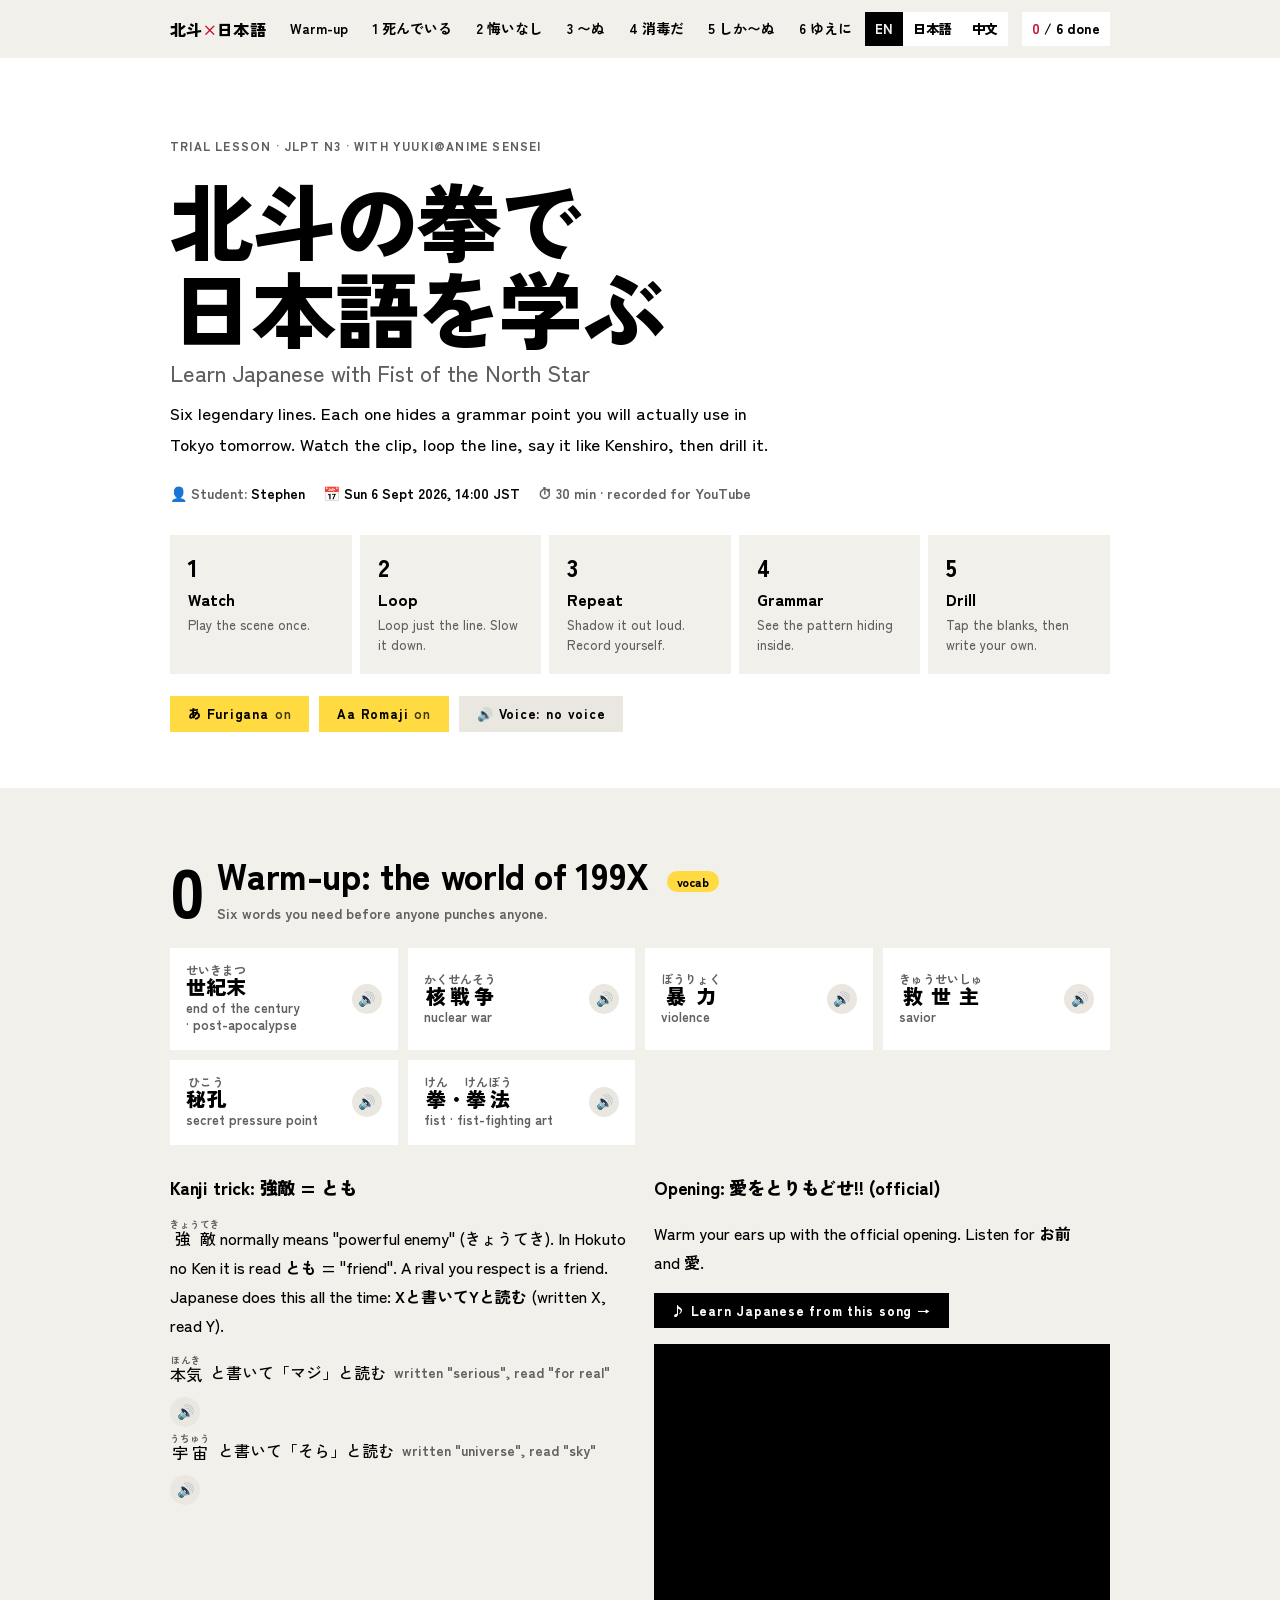
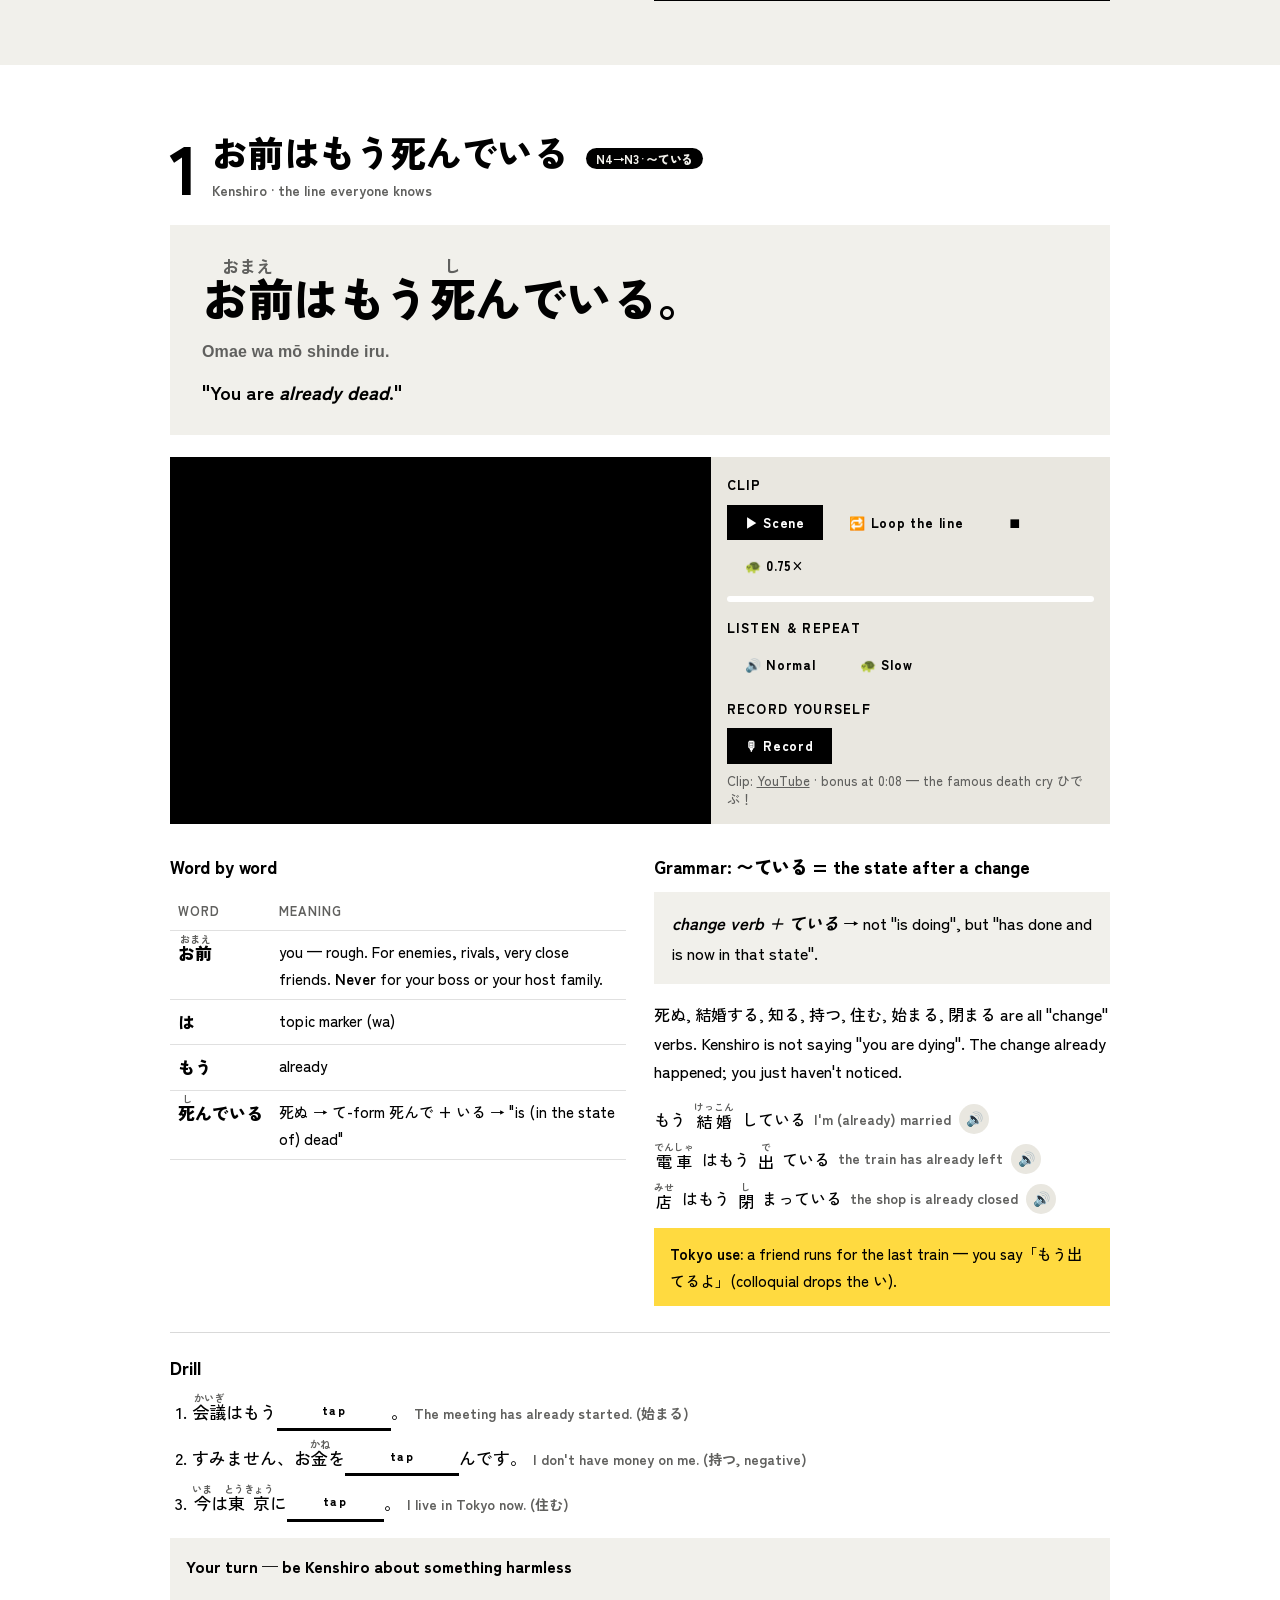
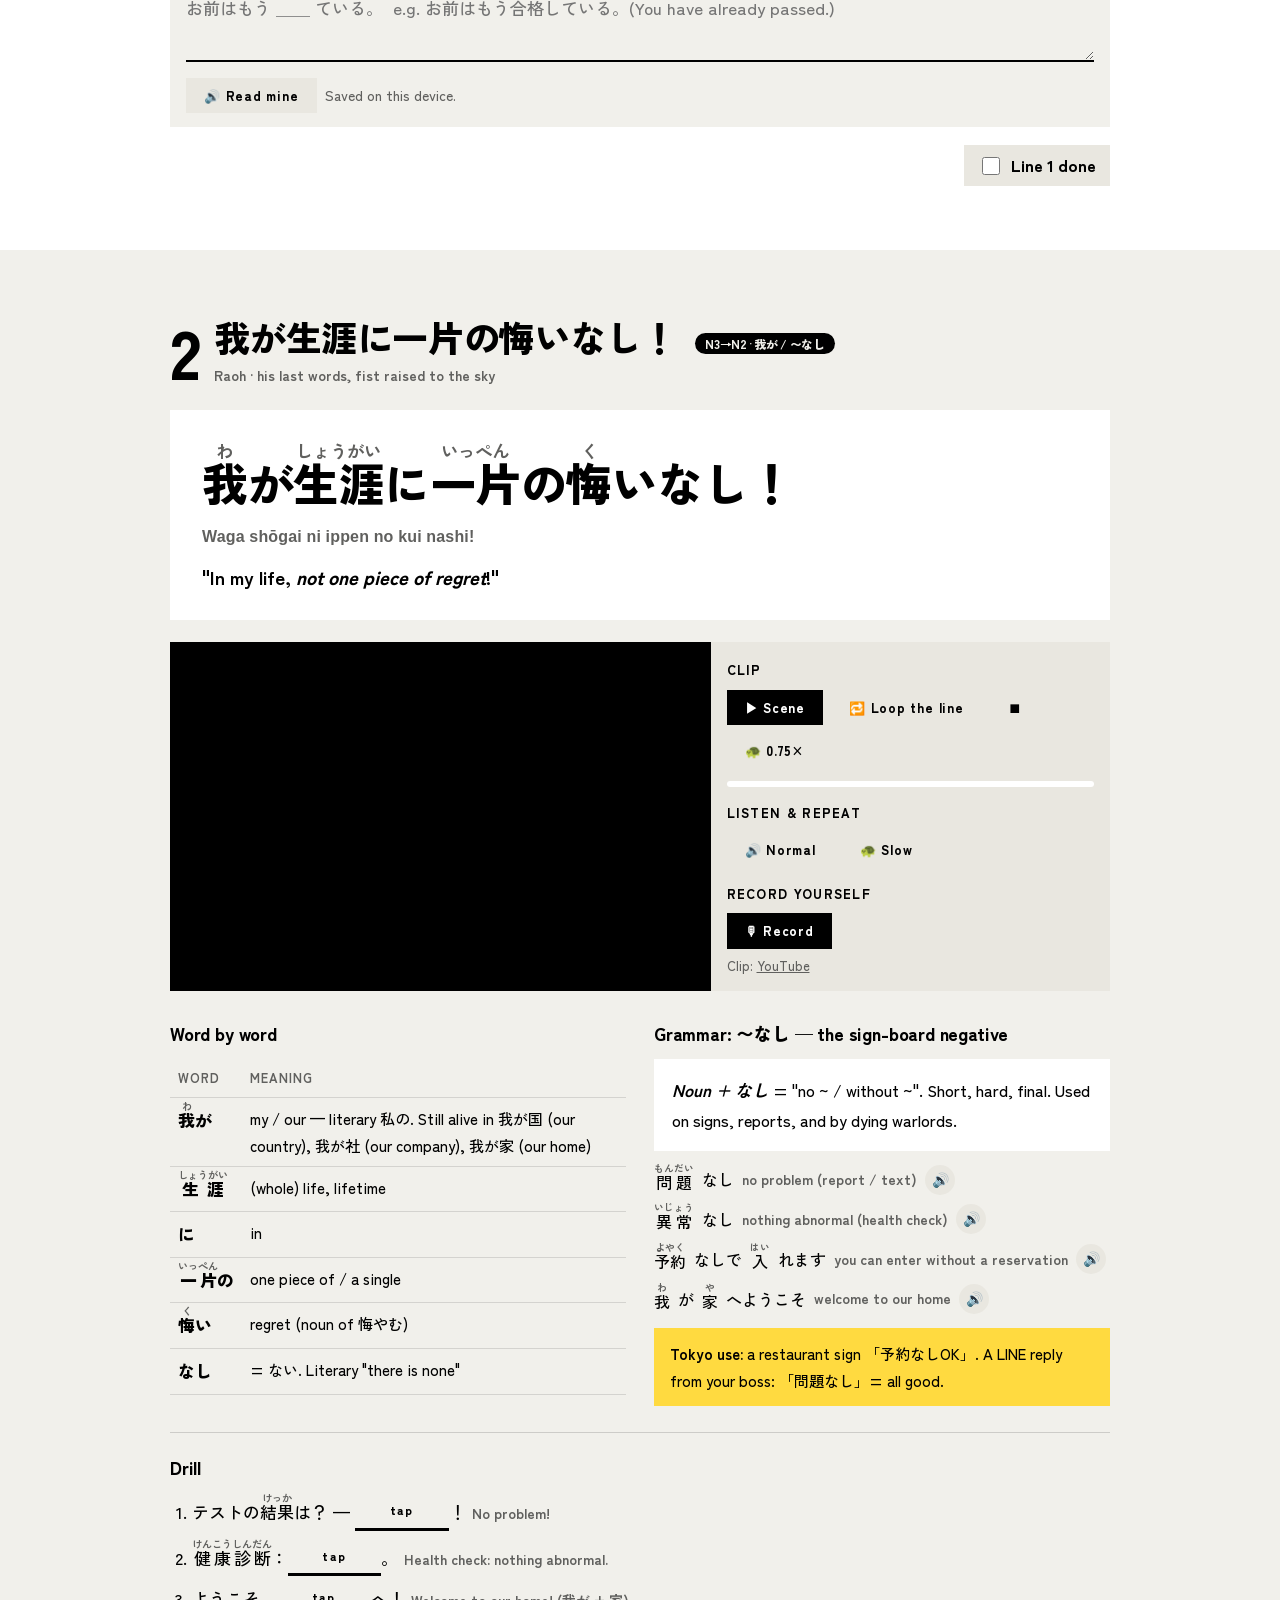
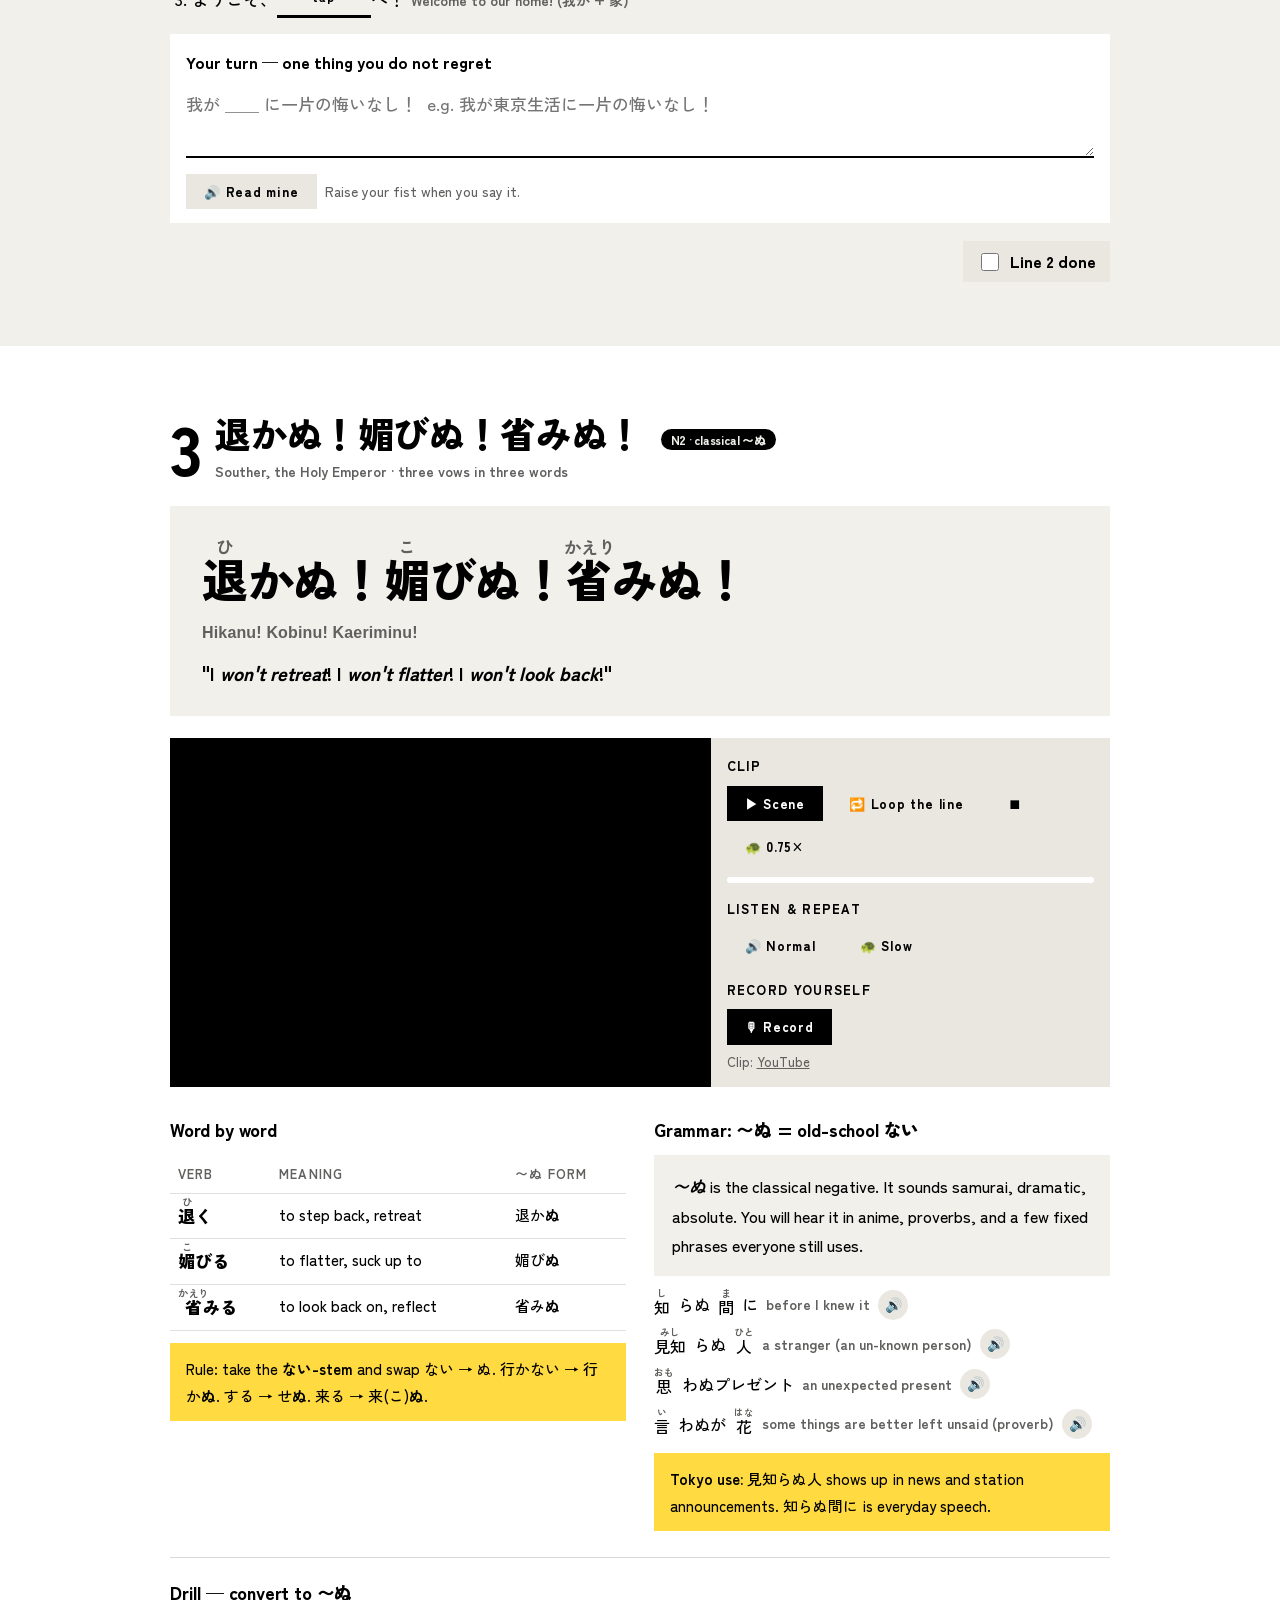
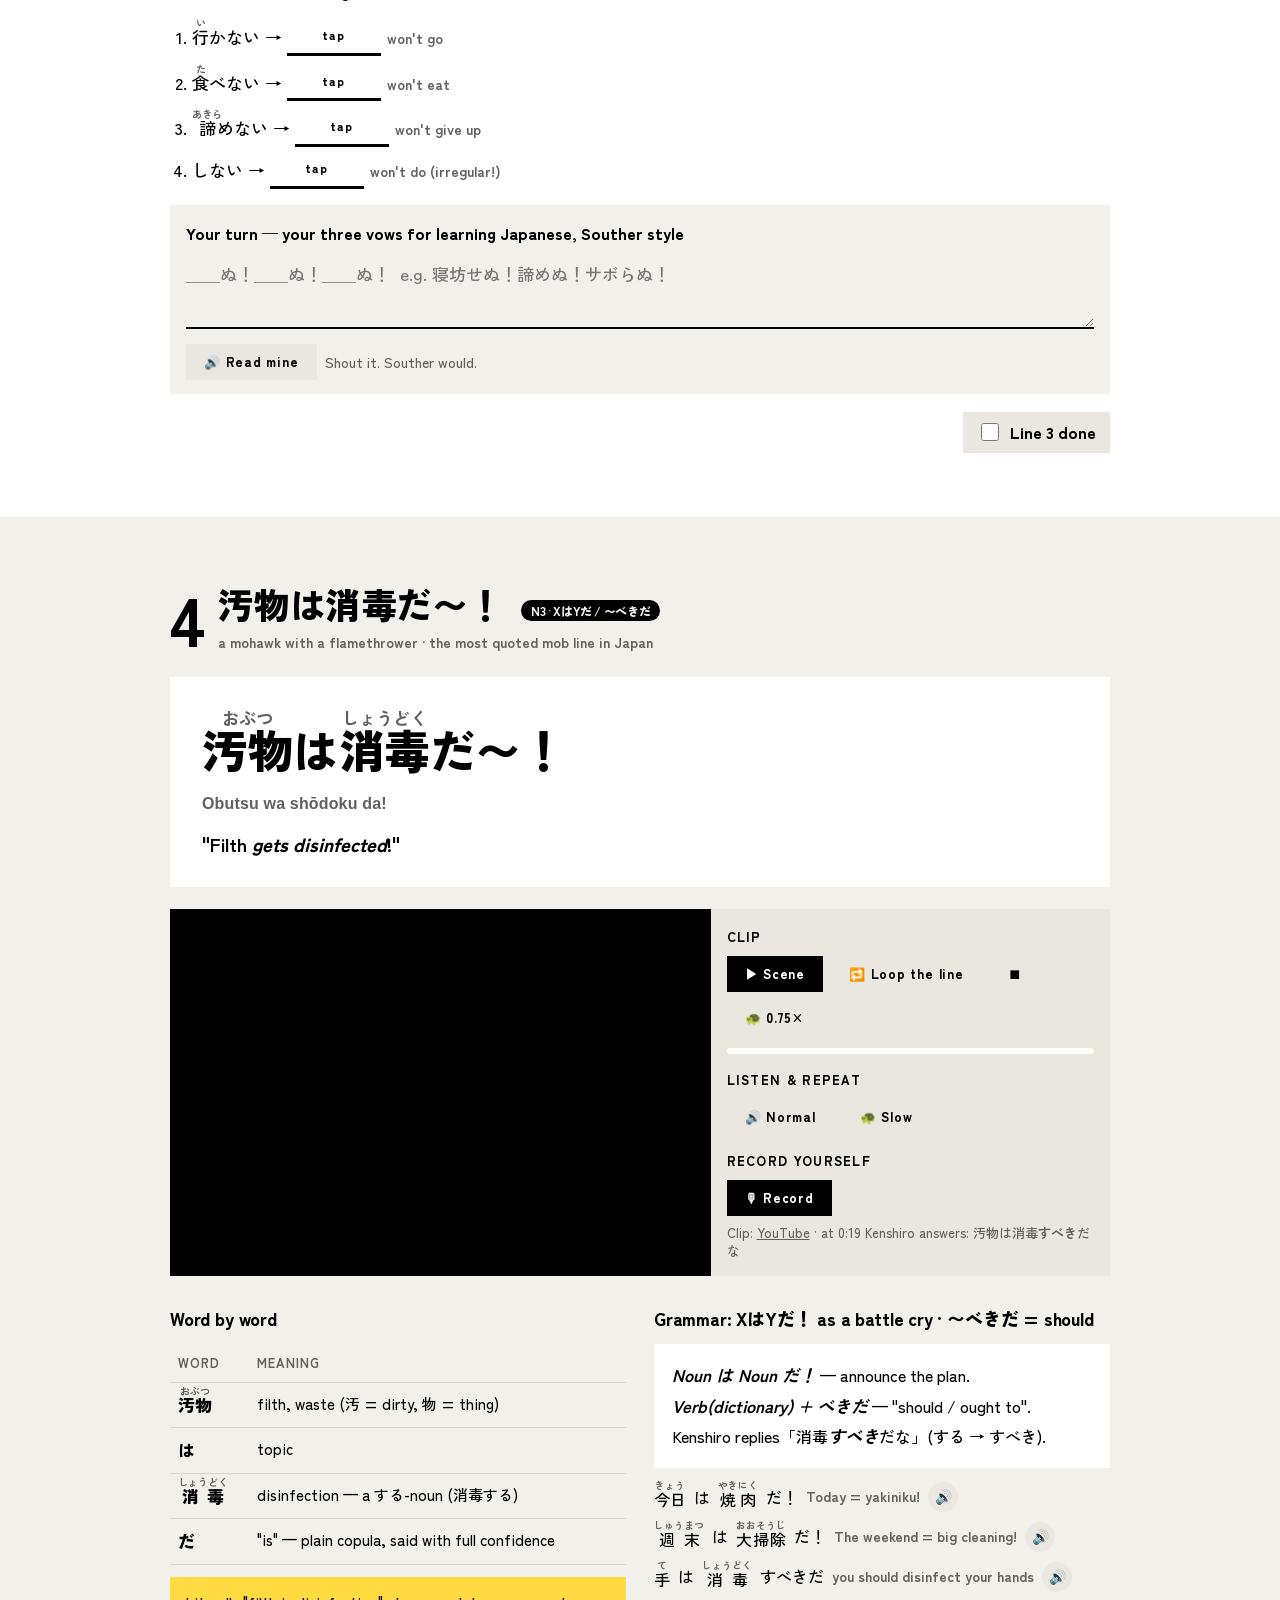
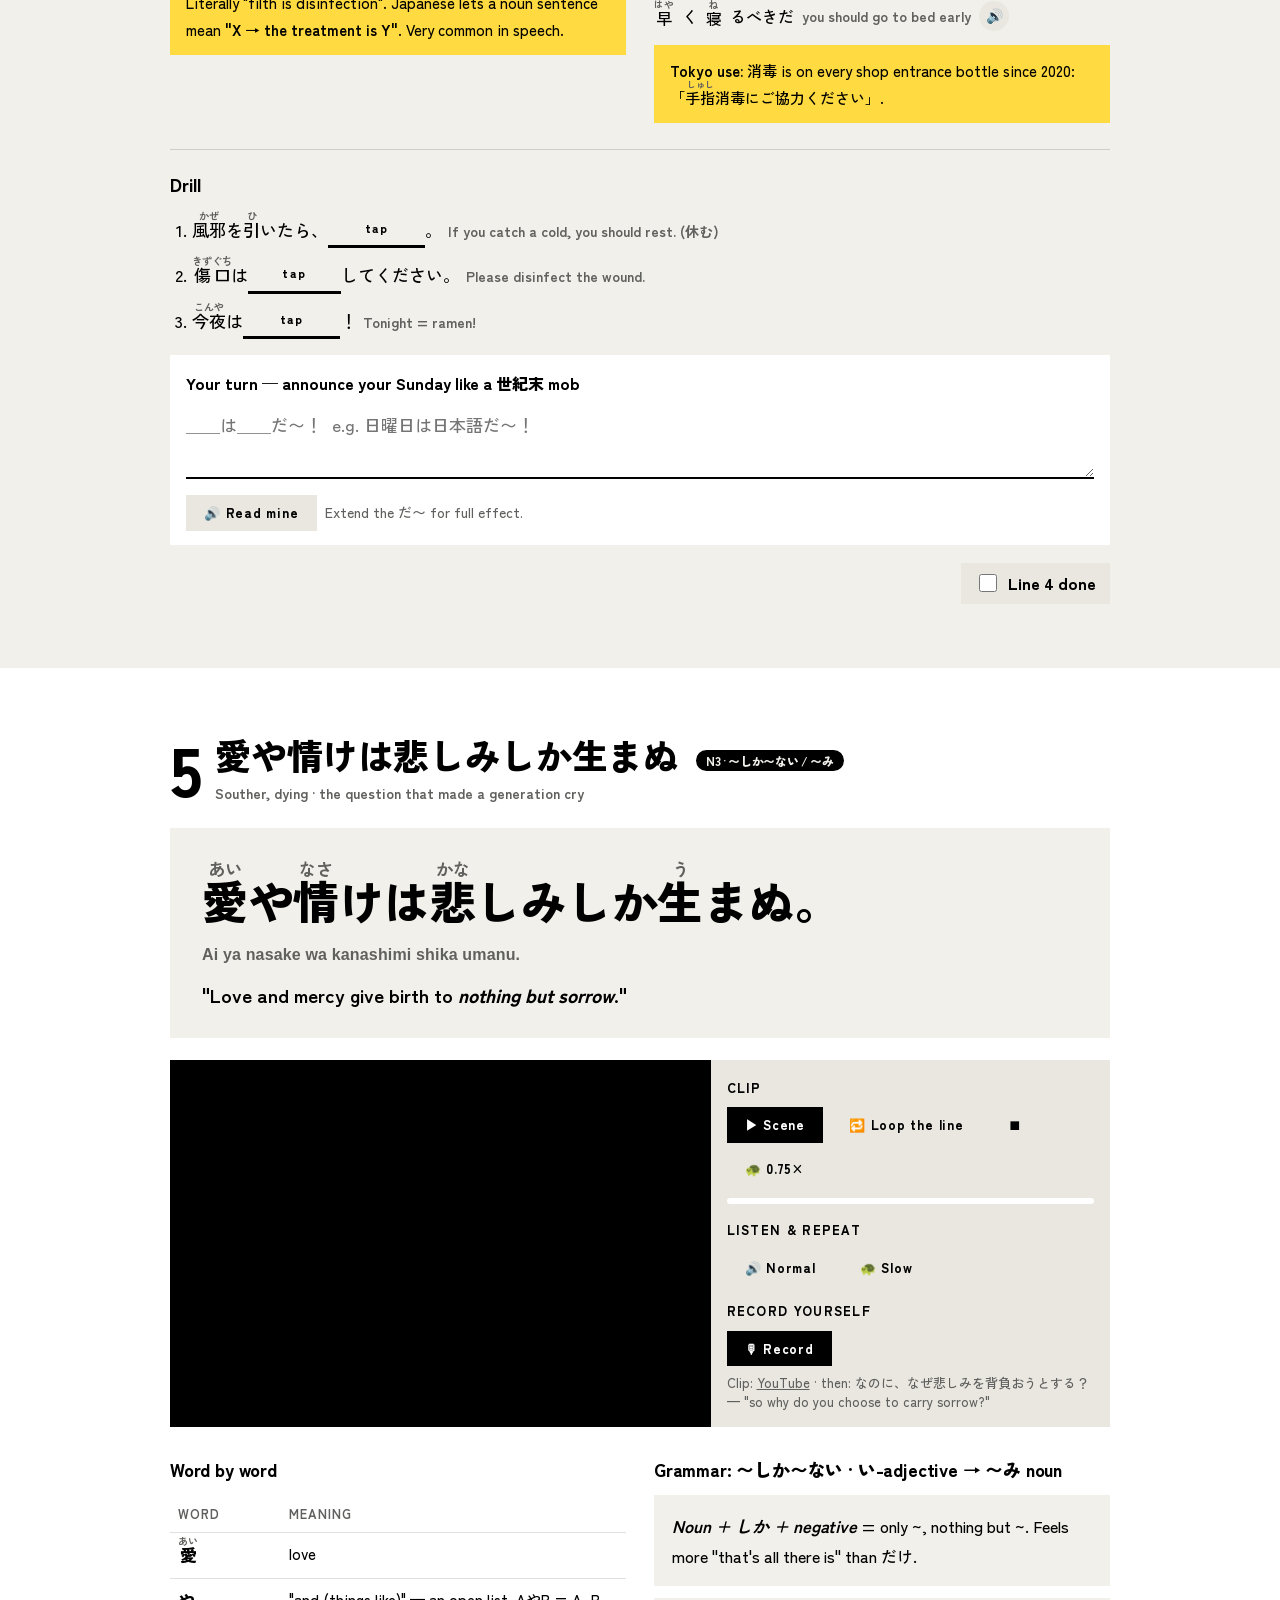
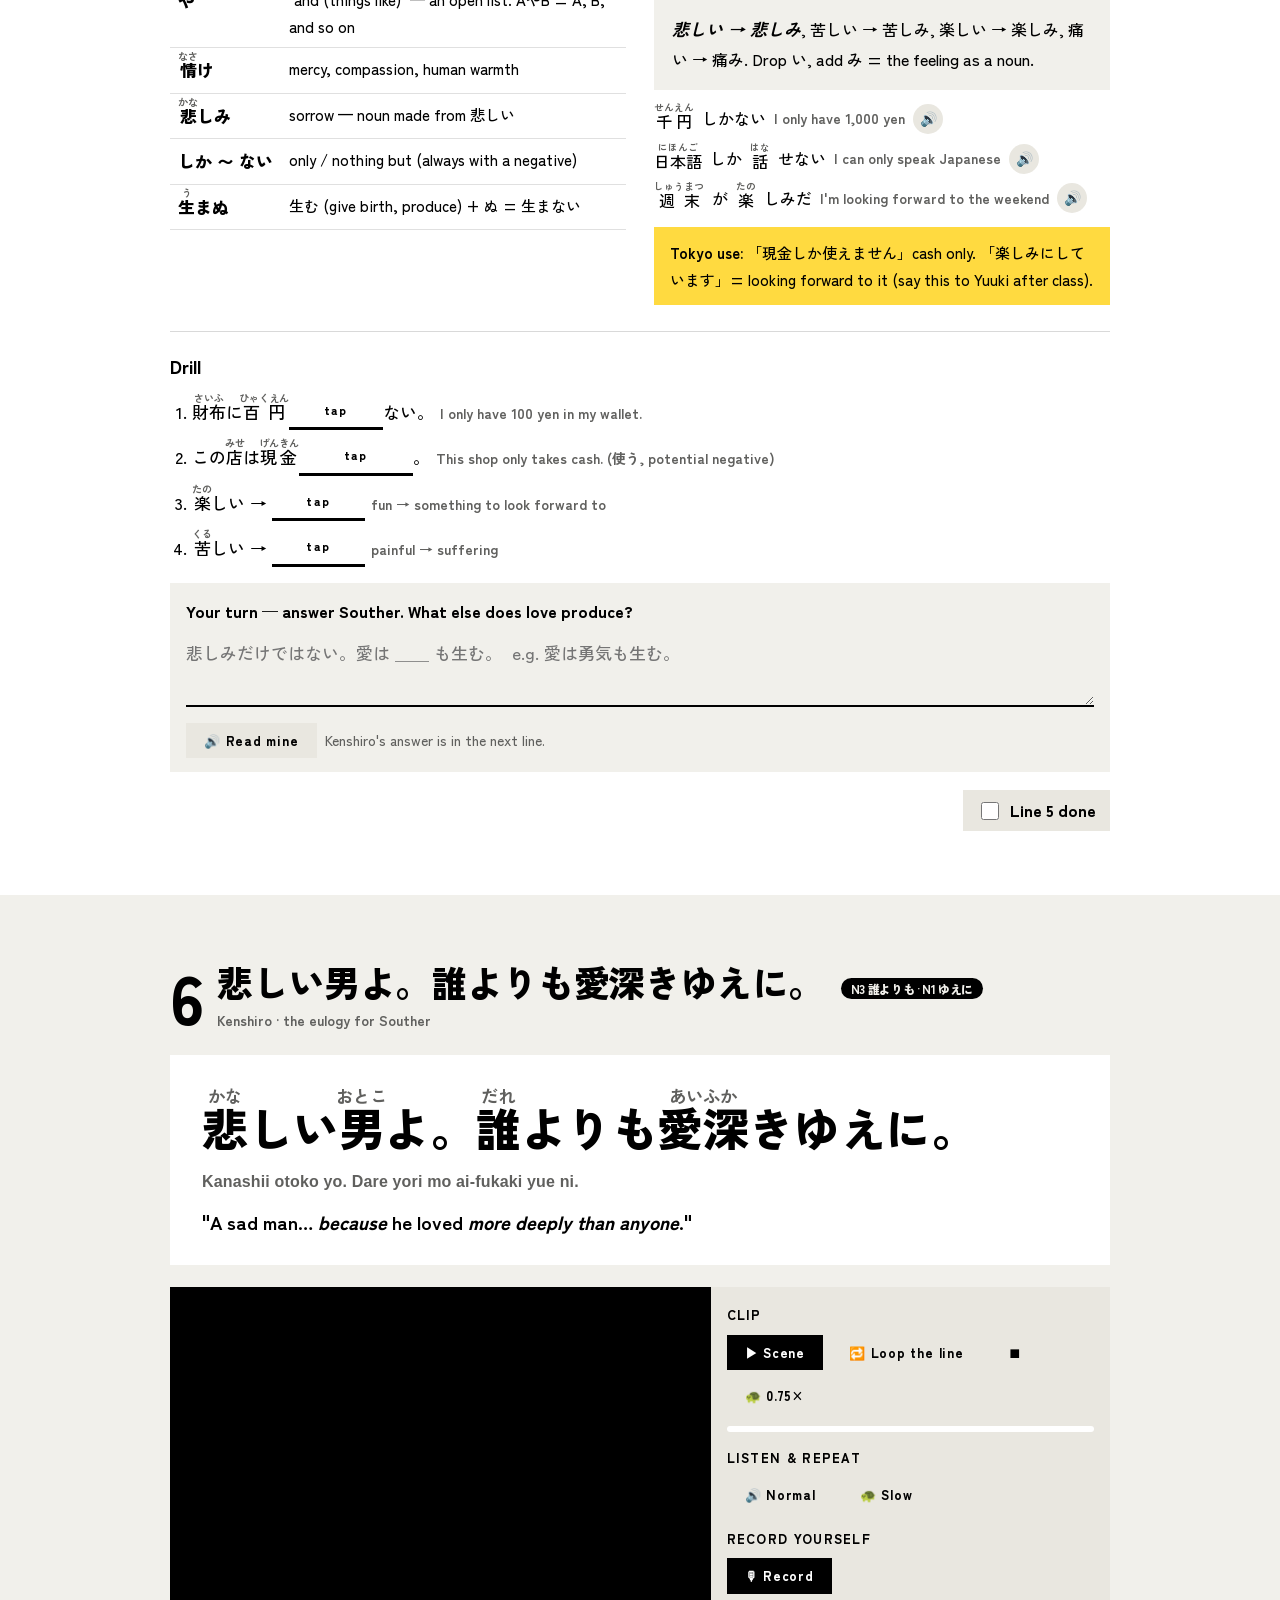
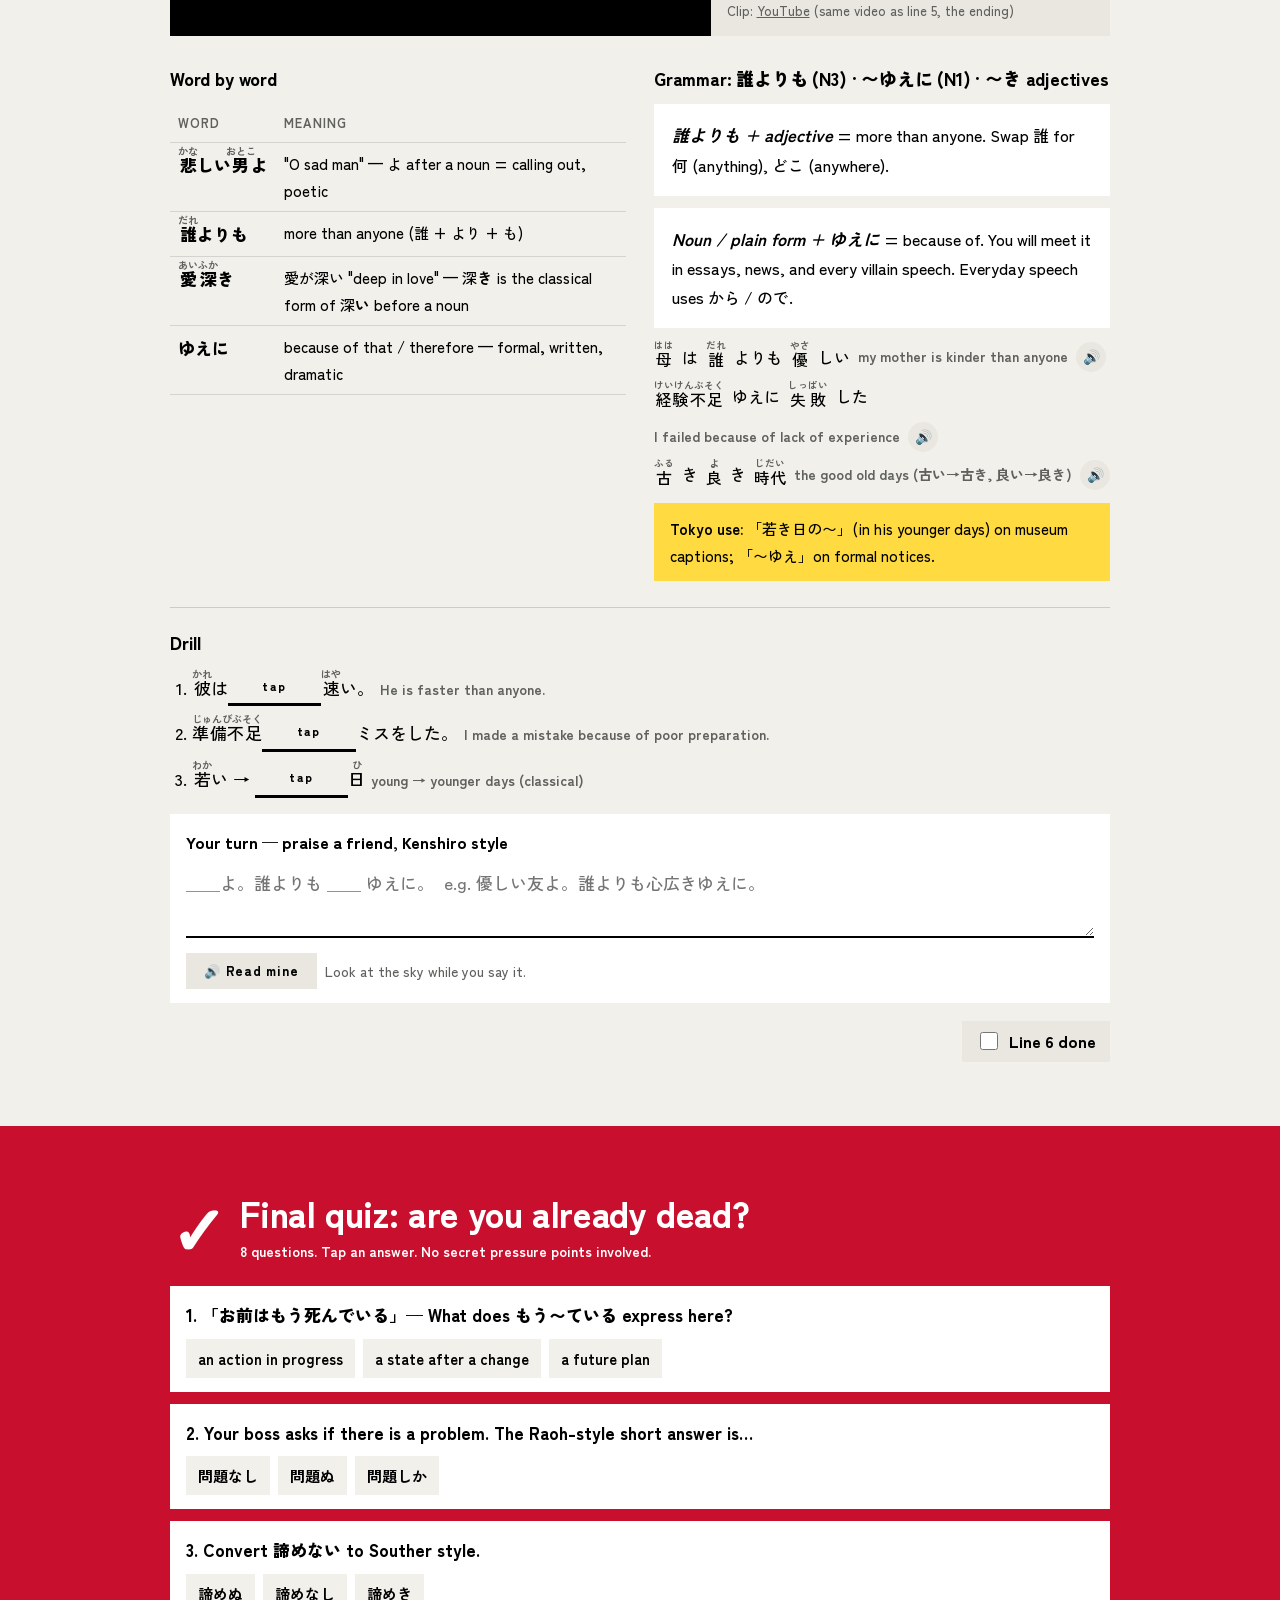
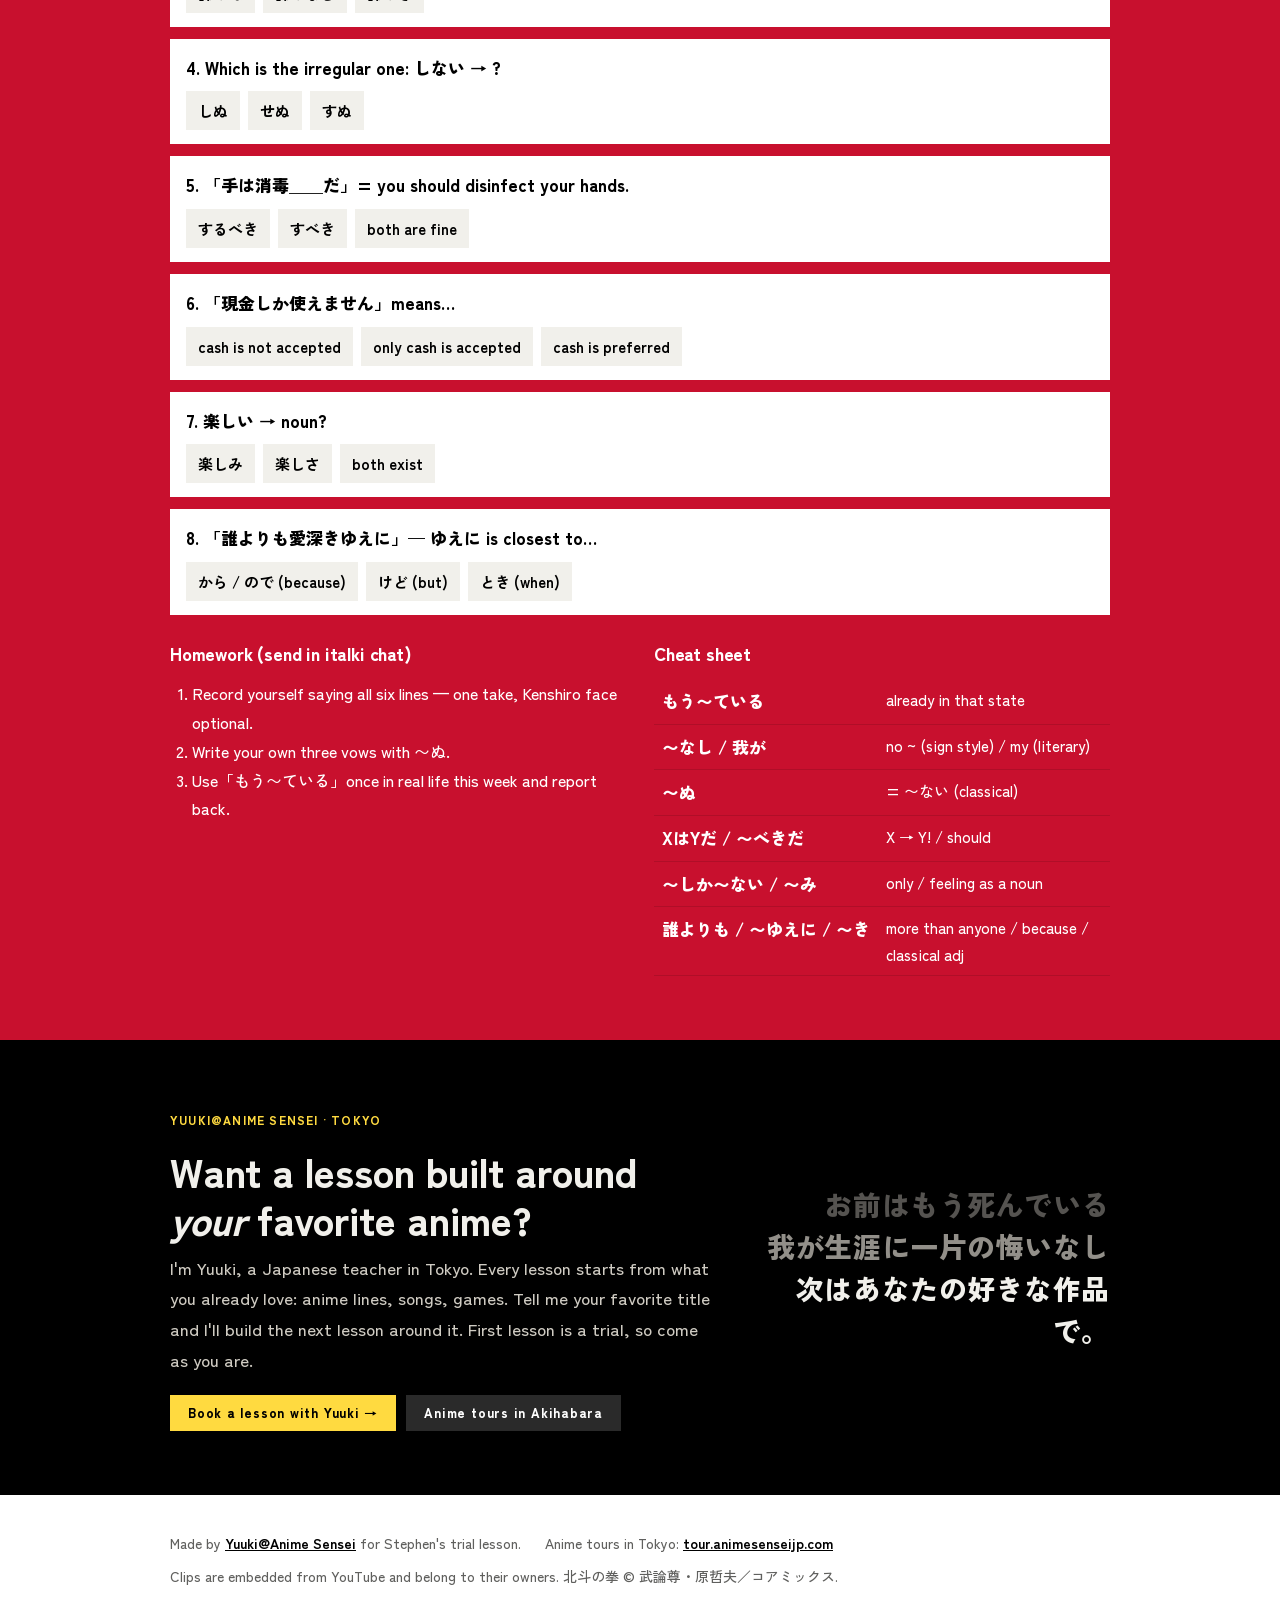
==== commit 9af1fe39: "closing CTA to animesenseijp.com (lines+song, 3 langs); linking (katakana) blocks for the English so" ====
--- a/index.html
+++ b/index.html
@@ -558,6 +558,22 @@
           <tr><td class="w">〜しか〜ない / 〜み</td><td data-i18n="cheat.rows.4.1">only / feeling as a noun</td></tr>
           <tr><td class="w">誰よりも / 〜ゆえに / 〜き</td><td data-i18n="cheat.rows.5.1">more than anyone / because / classical adj</td></tr>
         </table>
+      </div>
+    </div>
+  </div>
+</section>
+<section class="cta" id="cta">
+  <div class="wrap">
+    <div class="cta-in">
+      <div>
+        <div class="eyebrow" data-i18n="cta.eyebrow">Yuuki@Anime Sensei · Tokyo</div>
+        <h2 data-i18n="cta.h">Want a lesson built around <i>your</i> favorite anime?</h2>
+        <p data-i18n="cta.p">I'm Yuuki, a Japanese teacher in Tokyo. Every lesson starts from what you already love: anime lines, songs, games. Tell me your favorite title and I'll build the next lesson around it. First lesson is a trial, so come as you are.</p>
+        <div class="row">
+          <a class="btn primary" href="https://www.animesenseijp.com/" target="_blank" rel="noopener" data-i18n="cta.button">Book a lesson with Yuuki →</a><a class="btn" href="https://tour.animesenseijp.com/" target="_blank" rel="noopener" data-i18n="cta.sub">Anime tours in Akihabara</a>
+        </div>
+      </div>
+      <div class="cta-lines"><div>お前はもう死んでいる</div><div>我が生涯に一片の悔いなし</div><div>次はあなたの好きな作品で。</div>
       </div>
     </div>
   </div>
@@ -685,7 +701,7 @@
 }
 
 /* ---------- Language switch ---------- */
-const I={"ja": {"cheat.h": "\u65e9\u898b\u8868", "cheat.rows.0.1": "\u3082\u3046\u305d\u306e\u72b6\u614b\u306b\u3042\u308b", "cheat.rows.1.1": "\u301c\u304c\u306a\u3044\uff08\u770b\u677f\u98a8\uff09\uff0f\u79c1\u306e\uff08\u6587\u8a9e\uff09", "cheat.rows.2.1": "= \u301c\u306a\u3044\uff08\u53e4\u5178\uff09", "cheat.rows.3.1": "X\u306f\u2192Y\uff01\uff0f\u301c\u3059\u3079\u304d", "cheat.rows.4.1": "\u301c\u3060\u3051\uff0f\u6c17\u6301\u3061\u306e\u540d\u8a5e\u5316", "cheat.rows.5.1": "\u8ab0\u3088\u308a\u3082\uff0f\u301c\u306e\u305f\u3081\u306b\uff0f\u53e4\u5178\u306e\u5f62\u5bb9\u8a5e", "footer.2": "\u52d5\u753b\u306fYouTube\u304b\u3089\u306e\u57cb\u3081\u8fbc\u307f\u3067\u3001\u6a29\u5229\u306f\u5404\u6240\u6709\u8005\u306b\u3042\u308a\u307e\u3059\u3002\u5317\u6597\u306e\u62f3 \u00a9 \u6b66\u8ad6\u5c0a\u30fb\u539f\u54f2\u592b\uff0f\u30b3\u30a2\u30df\u30c3\u30af\u30b9", "hero.eyebrow": "\u4f53\u9a13\u30ec\u30c3\u30b9\u30f3 \u00b7 JLPT N3 \u00b7 Yuuki@Anime Sensei", "hero.h1_en": "\u540d\u30bb\u30ea\u30d56\u672c\u3067\u5b66\u3076\u3001\u660e\u65e5\u304b\u3089\u4f7f\u3048\u308b\u6587\u6cd5", "hero.howto.0.d": "\u307e\u305a\u30b7\u30fc\u30f3\u30921\u56de\u518d\u751f\u3002", "hero.howto.0.t": "\u89b3\u308b", "hero.howto.1.d": "\u30bb\u30ea\u30d5\u3060\u3051\u3092\u7e70\u308a\u8fd4\u3059\u3002\u901f\u5ea6\u3082\u843d\u3068\u305b\u308b\u3002", "hero.howto.1.t": "\u30eb\u30fc\u30d7", "hero.howto.2.d": "\u58f0\u306b\u51fa\u3057\u3066\u30b7\u30e3\u30c9\u30fc\u30a4\u30f3\u30b0\u3002\u81ea\u5206\u306e\u58f0\u3092\u9332\u97f3\u3002", "hero.howto.2.t": "\u771f\u4f3c\u308b", "hero.howto.3.d": "\u30bb\u30ea\u30d5\u306b\u96a0\u308c\u305f\u30d1\u30bf\u30fc\u30f3\u3092\u898b\u308b\u3002", "hero.howto.3.t": "\u6587\u6cd5", "hero.howto.4.d": "\u7a7a\u6b04\u3092\u30bf\u30c3\u30d7\u3002\u6700\u5f8c\u306f\u81ea\u5206\u306e\u6587\u3092\u66f8\u304f\u3002", "hero.howto.4.t": "\u30c9\u30ea\u30eb", "hero.lead": "\u4f1d\u8aac\u306e\u540d\u30bb\u30ea\u30d56\u672c\u3002\u305d\u308c\u305e\u308c\u306e\u4e2d\u306b\u3001\u660e\u65e5\u6771\u4eac\u3067\u672c\u5f53\u306b\u4f7f\u3046\u6587\u6cd5\u304c\u3072\u3068\u3064\u96a0\u308c\u3066\u3044\u307e\u3059\u3002\u30af\u30ea\u30c3\u30d7\u3092\u89b3\u3066\u3001\u30bb\u30ea\u30d5\u3060\u3051\u3092\u30eb\u30fc\u30d7\u3057\u3066\u3001\u30b1\u30f3\u30b7\u30ed\u30a6\u306b\u306a\u308a\u304d\u3063\u3066\u8a00\u3063\u3066\u3001\u30c9\u30ea\u30eb\u3067\u5b9a\u7740\u3055\u305b\u307e\u3057\u3087\u3046\u3002", "hero.meta.0": "\ud83d\udc64 \u751f\u5f92: \u003cb\u003eStephen\u003c/b\u003e", "hero.meta.1": "\ud83d\udcc5 \u003cb\u003e2026\u5e749\u67086\u65e5\uff08\u65e5\uff0914:00 JST\u003c/b\u003e", "hero.meta.2": "\u23f1 30\u5206 \u00b7 YouTube\u7528\u306b\u9332\u753b", "homework.h": "\u5bbf\u984c\uff08italki\u306e\u30c1\u30e3\u30c3\u30c8\u3067\u9001\u308b\uff09", "homework.list.0": "6\u672c\u306e\u30bb\u30ea\u30d5\u3092\u5168\u90e8\u8a00\u3063\u3066\u9332\u97f3 \u2014 \u4e00\u767a\u64ae\u308a\u3001\u30b1\u30f3\u30b7\u30ed\u30a6\u9854\u306f\u4efb\u610f\u3002", "homework.list.1": "\u301c\u306c \u3067\u81ea\u5206\u306e\u4e09\u3064\u306e\u8a93\u3044\u3092\u66f8\u304f\u3002", "homework.list.2": "\u4eca\u9031\u3001\u5b9f\u751f\u6d3b\u3067\u300c\u3082\u3046\u301c\u3066\u3044\u308b\u300d\u30921\u56de\u4f7f\u3063\u3066\u5831\u544a\u3059\u308b\u3002", "html_lang": "ja", "lines.0.done": "\u30bb\u30ea\u30d51 \u5b8c\u4e86", "lines.0.drill.h": "\u30c9\u30ea\u30eb", "lines.0.drill.list.0.m": "\u4f1a\u8b70\u306f\u3082\u3046\u59cb\u307e\u3063\u305f\u3002\uff08\u59cb\u307e\u308b\uff09", "lines.0.drill.list.1.m": "\u304a\u91d1\u3092\u6301\u3063\u3066\u3044\u306a\u3044\u3093\u3067\u3059\u3002\uff08\u6301\u3064\u30fb\u5426\u5b9a\uff09", "lines.0.drill.list.2.m": "\u4eca\u306f\u6771\u4eac\u306b\u4f4f\u3093\u3067\u3044\u308b\u3002\uff08\u4f4f\u3080\uff09", "lines.0.grammar.examples.0.m": "\uff08\u3082\u3046\uff09\u7d50\u5a5a\u3057\u3066\u3044\u307e\u3059", "lines.0.grammar.examples.1.m": "\u96fb\u8eca\u306f\u3082\u3046\u51fa\u767a\u3057\u305f", "lines.0.grammar.examples.2.m": "\u5e97\u306f\u3082\u3046\u9589\u307e\u3063\u3066\u3044\u308b", "lines.0.grammar.gp.0": "\u003cb\u003e\u5909\u5316\u52d5\u8a5e + \u3066\u3044\u308b\u003c/b\u003e \u2192 \u300c\u301c\u3057\u3066\u3044\u308b\u6700\u4e2d\u300d\u3067\u306f\u306a\u304f\u300c\u301c\u3057\u7d42\u308f\u3063\u3066\u3001\u4eca\u305d\u306e\u72b6\u614b\u300d\u3002", "lines.0.grammar.h": "\u6587\u6cd5: \u301c\u3066\u3044\u308b = \u5909\u5316\u306e\u3042\u3068\u306e\u72b6\u614b", "lines.0.grammar.note": "\u003cb\u003e\u6771\u4eac\u3067\u306e\u4f7f\u3044\u65b9:\u003c/b\u003e \u7d42\u96fb\u306b\u8d70\u308b\u53cb\u3060\u3061\u306b\u300c\u3082\u3046\u51fa\u3066\u308b\u3088\u300d\uff08\u8a71\u3057\u8a00\u8449\u3067\u306f \u3044 \u304c\u843d\u3061\u308b\uff09\u3002", "lines.0.grammar.p": "\u6b7b\u306c\u30fb\u7d50\u5a5a\u3059\u308b\u30fb\u77e5\u308b\u30fb\u6301\u3064\u30fb\u4f4f\u3080\u30fb\u59cb\u307e\u308b\u30fb\u9589\u307e\u308b \u306f\u3059\u3079\u3066\u300c\u5909\u5316\u300d\u306e\u52d5\u8a5e\u3002\u30b1\u30f3\u30b7\u30ed\u30a6\u306f\u300c\u6b7b\u306b\u304b\u3051\u3066\u3044\u308b\u300d\u3068\u8a00\u3063\u3066\u3044\u308b\u306e\u3067\u306f\u306a\u3044\u3002\u5909\u5316\u306f\u3082\u3046\u8d77\u304d\u3066\u3044\u3066\u3001\u672c\u4eba\u304c\u6c17\u3065\u3044\u3066\u3044\u306a\u3044\u3060\u3051\u3002", "lines.0.line.en": "\u300c\u304a\u524d\u306f\u003ci\u003e\u3082\u3046\u6b7b\u3093\u3067\u3044\u308b\u003c/i\u003e\u300d\uff1d \u3059\u3067\u306b\u6b7b\u3093\u3060\u72b6\u614b\u306b\u3042\u308b", "lines.0.who": "\u30b1\u30f3\u30b7\u30ed\u30a6 \u00b7 \u8ab0\u3082\u304c\u77e5\u308b\u3042\u306e\u4e00\u8a00", "lines.0.words.h": "\u4e00\u8a9e\u305a\u3064", "lines.0.words.head.0": "\u8a9e", "lines.0.words.head.1": "\u610f\u5473", "lines.0.words.rows.0.1": "\u300c\u3042\u306a\u305f\u300d\u306e\u4e71\u66b4\u306a\u8a00\u3044\u65b9\u3002\u6575\u30fb\u30e9\u30a4\u30d0\u30eb\u30fb\u3054\u304f\u89aa\u3057\u3044\u53cb\u4eba\u306b\u3002\u4e0a\u53f8\u3084\u30db\u30b9\u30c8\u30d5\u30a1\u30df\u30ea\u30fc\u306b\u306f\u003cb\u003e\u7d76\u5bfe\u306b\u003c/b\u003e\u4f7f\u308f\u306a\u3044\u3002", "lines.0.words.rows.1.1": "\u4e3b\u984c\u3092\u793a\u3059\u52a9\u8a5e\uff08\u308f\uff09", "lines.0.words.rows.2.1": "\u3059\u3067\u306b", "lines.0.words.rows.3.1": "\u6b7b\u306c \u2192 \u3066\u5f62 \u6b7b\u3093\u3067 + \u3044\u308b \u2192 \u300c\u6b7b\u3093\u3060\u72b6\u614b\u306b\u3042\u308b\u300d", "lines.0.yourturn.hint": "\u3053\u306e\u7aef\u672b\u306b\u4fdd\u5b58\u3055\u308c\u307e\u3059\u3002", "lines.0.yourturn.label": "\u3042\u306a\u305f\u306e\u756a \u2014 \u7121\u5bb3\u306a\u3053\u3068\u3067\u30b1\u30f3\u30b7\u30ed\u30a6\u306b\u306a\u308b", "lines.0.yourturn.ph": "\u304a\u524d\u306f\u3082\u3046 \uff3f\uff3f \u3066\u3044\u308b\u3002  \u4f8b: \u304a\u524d\u306f\u3082\u3046\u5408\u683c\u3057\u3066\u3044\u308b\u3002", "lines.1.done": "\u30bb\u30ea\u30d52 \u5b8c\u4e86", "lines.1.drill.h": "\u30c9\u30ea\u30eb", "lines.1.drill.list.0.m": "\u554f\u984c\u306a\u3044\uff01", "lines.1.drill.list.1.m": "\u5065\u5eb7\u8a3a\u65ad: \u7570\u5e38\u306a\u3057\u3002", "lines.1.drill.list.2.m": "\u79c1\u305f\u3061\u306e\u5bb6\u3078\u3088\u3046\u3053\u305d\uff01\uff08\u6211\u304c + \u5bb6\uff09", "lines.1.grammar.examples.0.m": "\u554f\u984c\u306a\u3044\uff08\u5831\u544a\u30fb\u30e1\u30c3\u30bb\u30fc\u30b8\uff09", "lines.1.grammar.examples.1.m": "\u7570\u5e38\u304c\u306a\u3044\uff08\u5065\u5eb7\u8a3a\u65ad\uff09", "lines.1.grammar.examples.2.m": "\u4e88\u7d04\u3057\u306a\u304f\u3066\u3082\u5165\u308c\u308b", "lines.1.grammar.examples.3.m": "\u79c1\u306e\u5bb6\u3078\u3088\u3046\u3053\u305d", "lines.1.grammar.gp.0": "\u003cb\u003e\u540d\u8a5e + \u306a\u3057\u003c/b\u003e = \u300c\u301c\u304c\u306a\u3044\uff0f\u301c\u306a\u3057\u3067\u300d\u3002\u77ed\u304f\u3001\u786c\u304f\u3001\u304d\u3063\u3071\u308a\u3002\u770b\u677f\u30fb\u5831\u544a\u66f8\u30fb\u305d\u3057\u3066\u6b7b\u306b\u3086\u304f\u8987\u8005\u304c\u4f7f\u3046\u3002", "lines.1.grammar.h": "\u6587\u6cd5: \u301c\u306a\u3057 \u2014 \u770b\u677f\u30b9\u30bf\u30a4\u30eb\u306e\u5426\u5b9a", "lines.1.grammar.note": "\u003cb\u003e\u6771\u4eac\u3067\u306e\u4f7f\u3044\u65b9:\u003c/b\u003e \u5e97\u306e\u770b\u677f\u300c\u4e88\u7d04\u306a\u3057OK\u300d\u3002\u4e0a\u53f8\u304b\u3089\u306eLINE\u300c\u554f\u984c\u306a\u3057\u300d= \u5927\u4e08\u592b\u3002", "lines.1.line.en": "\u300c\u6211\u304c\u751f\u6daf\u306b\u003ci\u003e\u4e00\u7247\u306e\u6094\u3044\u306a\u3057\u003c/i\u003e\u300d\uff1d \u4eba\u751f\u306b\u5f8c\u6094\u306f\u3072\u3068\u304b\u3051\u3089\u3082\u306a\u3044", "lines.1.who": "\u30e9\u30aa\u30a6 \u00b7 \u5929\u306b\u62f3\u3092\u7a81\u304d\u4e0a\u3052\u305f\u6700\u671f\u306e\u8a00\u8449", "lines.1.words.h": "\u4e00\u8a9e\u305a\u3064", "lines.1.words.head.0": "\u8a9e", "lines.1.words.head.1": "\u610f\u5473", "lines.1.words.rows.0.1": "\u79c1\u306e\uff0f\u79c1\u305f\u3061\u306e \u2014 \u6587\u8a9e\u306e\u300c\u79c1\u306e\u300d\u3002\u6211\u304c\u56fd\u30fb\u6211\u304c\u793e\u30fb\u6211\u304c\u5bb6 \u306f\u4eca\u3082\u73fe\u5f79", "lines.1.words.rows.1.1": "\u4e00\u751f\u30fb\u751f\u304d\u3066\u3044\u308b\u9593\u305a\u3063\u3068", "lines.1.words.rows.2.1": "\u301c\u306b", "lines.1.words.rows.3.1": "\u3072\u3068\u304b\u3051\u3089\u306e", "lines.1.words.rows.4.1": "\u5f8c\u6094\uff08\u6094\u3084\u3080 \u306e\u540d\u8a5e\uff09", "lines.1.words.rows.5.1": "= \u306a\u3044\u3002\u6587\u8a9e\u306e\u300c\u5b58\u5728\u3057\u306a\u3044\u300d", "lines.1.yourturn.hint": "\u8a00\u3046\u3068\u304d\u306f\u62f3\u3092\u4e0a\u3052\u3066\u3002", "lines.1.yourturn.label": "\u3042\u306a\u305f\u306e\u756a \u2014 \u5f8c\u6094\u3057\u3066\u3044\u306a\u3044\u3053\u30681\u3064", "lines.1.yourturn.ph": "\u6211\u304c \uff3f\uff3f \u306b\u4e00\u7247\u306e\u6094\u3044\u306a\u3057\uff01  \u4f8b: \u6211\u304c\u6771\u4eac\u751f\u6d3b\u306b\u4e00\u7247\u306e\u6094\u3044\u306a\u3057\uff01", "lines.2.done": "\u30bb\u30ea\u30d53 \u5b8c\u4e86", "lines.2.drill.h": "\u30c9\u30ea\u30eb \u2014 \u301c\u306c \u306b\u5909\u3048\u308b", "lines.2.drill.list.0.m": "\u884c\u304b\u306a\u3044", "lines.2.drill.list.1.m": "\u98df\u3079\u306a\u3044", "lines.2.drill.list.2.m": "\u8ae6\u3081\u306a\u3044", "lines.2.drill.list.3.m": "\u3057\u306a\u3044\uff08\u4e0d\u898f\u5247\uff01\uff09", "lines.2.grammar.examples.0.m": "\u6c17\u3065\u304b\u306a\u3044\u3046\u3061\u306b", "lines.2.grammar.examples.1.m": "\u77e5\u3089\u306a\u3044\u4eba", "lines.2.grammar.examples.2.m": "\u4e88\u60f3\u5916\u306e\u30d7\u30ec\u30bc\u30f3\u30c8", "lines.2.grammar.examples.3.m": "\u8a00\u308f\u306a\u3044\u65b9\u304c\u3044\u3044\u3053\u3068\u3082\u3042\u308b\uff08\u3053\u3068\u308f\u3056\uff09", "lines.2.grammar.gp.0": "\u003cb\u003e\u301c\u306c\u003c/b\u003e\u306f\u53e4\u5178\u306e\u5426\u5b9a\u3002\u4f8d\u3063\u307d\u304f\u3001\u5287\u7684\u3067\u3001\u7d76\u5bfe\u7684\u3002\u30a2\u30cb\u30e1\u30fb\u3053\u3068\u308f\u3056\u30fb\u4eca\u3082\u7686\u304c\u4f7f\u3046\u6c7a\u307e\u308a\u6587\u53e5\u306b\u6b8b\u3063\u3066\u3044\u308b\u3002", "lines.2.grammar.h": "\u6587\u6cd5: \u301c\u306c = \u6614\u306a\u304c\u3089\u306e \u306a\u3044", "lines.2.grammar.note": "\u003cb\u003e\u6771\u4eac\u3067\u306e\u4f7f\u3044\u65b9:\u003c/b\u003e \u898b\u77e5\u3089\u306c\u4eba \u306f\u30cb\u30e5\u30fc\u30b9\u3084\u99c5\u306e\u30a2\u30ca\u30a6\u30f3\u30b9\u306b\u3002\u77e5\u3089\u306c\u9593\u306b \u306f\u65e5\u5e38\u4f1a\u8a71\u3002", "lines.2.line.en": "\u300c\u003ci\u003e\u9000\u304b\u306a\u3044\u003c/i\u003e\uff01\u003ci\u003e\u5a9a\u3073\u306a\u3044\u003c/i\u003e\uff01\u003ci\u003e\u7701\u307f\u306a\u3044\u003c/i\u003e\uff01\u300d", "lines.2.tag.text": "N2 \u00b7 \u53e4\u5178\u306e \u301c\u306c", "lines.2.who": "\u8056\u5e1d\u30b5\u30a6\u30b6\u30fc \u00b7 \u4e09\u8a9e\u3067\u4e09\u3064\u306e\u8a93\u3044", "lines.2.words.h": "\u4e00\u8a9e\u305a\u3064", "lines.2.words.head.0": "\u52d5\u8a5e", "lines.2.words.head.1": "\u610f\u5473", "lines.2.words.head.2": "\u301c\u306c \u306e\u5f62", "lines.2.words.note": "\u30eb\u30fc\u30eb: \u003cb\u003e\u306a\u3044\u5f62\u306e\u8a9e\u5e79\u003c/b\u003e\u306b \u306a\u3044 \u2192 \u306c \u3092\u4ed8\u3051\u66ff\u3048\u308b\u3002\u884c\u304b\u306a\u3044 \u2192 \u884c\u304b\u003cb\u003e\u306c\u003c/b\u003e\u3002\u3059\u308b \u2192 \u305b\u003cb\u003e\u306c\u003c/b\u003e\u3002\u6765\u308b \u2192 \u6765(\u3053)\u003cb\u003e\u306c\u003c/b\u003e\u3002", "lines.2.words.rows.0.1": "\u5f8c\u308d\u3078\u4e0b\u304c\u308b\u30fb\u9000\u5374\u3059\u308b", "lines.2.words.rows.1.1": "\u3053\u3073\u308b\u30fb\u3054\u307e\u3092\u3059\u308b", "lines.2.words.rows.2.1": "\u632f\u308a\u8fd4\u308b\u30fb\u53cd\u7701\u3059\u308b", "lines.2.yourturn.hint": "\u53eb\u3093\u3067\u3002\u30b5\u30a6\u30b6\u30fc\u306a\u3089\u305d\u3046\u3059\u308b\u3002", "lines.2.yourturn.label": "\u3042\u306a\u305f\u306e\u756a \u2014 \u65e5\u672c\u8a9e\u5b66\u7fd2\u306e\u4e09\u3064\u306e\u8a93\u3044\u3001\u30b5\u30a6\u30b6\u30fc\u98a8\u306b", "lines.2.yourturn.ph": "\uff3f\uff3f\u306c\uff01\uff3f\uff3f\u306c\uff01\uff3f\uff3f\u306c\uff01  \u4f8b: \u5bdd\u574a\u305b\u306c\uff01\u8ae6\u3081\u306c\uff01\u30b5\u30dc\u3089\u306c\uff01", "lines.3.done": "\u30bb\u30ea\u30d54 \u5b8c\u4e86", "lines.3.drill.h": "\u30c9\u30ea\u30eb", "lines.3.drill.list.0.m": "\u98a8\u90aa\u3092\u5f15\u3044\u305f\u3089\u4f11\u3080\u3079\u304d\u3060\u3002\uff08\u4f11\u3080\uff09", "lines.3.drill.list.1.m": "\u50b7\u53e3\u3092\u6d88\u6bd2\u3057\u3066\u304f\u3060\u3055\u3044\u3002", "lines.3.drill.list.2.m": "\u4eca\u591c\u306f\u30e9\u30fc\u30e1\u30f3\uff01", "lines.3.grammar.examples.0.m": "\u4eca\u65e5\u306f\u713c\u8089\uff01", "lines.3.grammar.examples.1.m": "\u9031\u672b\u306f\u5927\u6383\u9664\uff01", "lines.3.grammar.examples.2.m": "\u624b\u306f\u6d88\u6bd2\u3057\u305f\u307b\u3046\u304c\u3044\u3044", "lines.3.grammar.examples.3.m": "\u65e9\u304f\u5bdd\u305f\u307b\u3046\u304c\u3044\u3044", "lines.3.grammar.gp.0": "\u003cb\u003e\u540d\u8a5e \u306f \u540d\u8a5e \u3060\uff01\u003c/b\u003e \u2014 \u4e88\u5b9a\u3092\u5ba3\u8a00\u3059\u308b\u3002\u003cb\u003e\u52d5\u8a5e\uff08\u8f9e\u66f8\u5f62\uff09+ \u3079\u304d\u3060\u003c/b\u003e \u2014 \u300c\u301c\u3059\u3079\u304d\u300d\u3002\u30b1\u30f3\u30b7\u30ed\u30a6\u306f\u300c\u6d88\u6bd2\u003cb\u003e\u3059\u3079\u304d\u003c/b\u003e\u3060\u306a\u300d\u3068\u8fd4\u3059\uff08\u3059\u308b \u2192 \u3059\u3079\u304d\uff09\u3002", "lines.3.grammar.h": "\u6587\u6cd5: \u639b\u3051\u58f0\u3068\u3057\u3066\u306e X\u306fY\u3060\uff01 \u00b7 \u301c\u3079\u304d\u3060 = \u3059\u3079\u304d", "lines.3.grammar.note": "\u003cb\u003e\u6771\u4eac\u3067\u306e\u4f7f\u3044\u65b9:\u003c/b\u003e 2020\u5e74\u4ee5\u964d\u3001\u5e97\u306e\u5165\u53e3\u306e\u30dc\u30c8\u30eb\u306b\u5fc5\u305a: \u300c\u003cruby\u003e\u624b\u6307\u003crt\u003e\u3057\u3085\u3057\u003c/rt\u003e\u003c/ruby\u003e\u6d88\u6bd2\u306b\u3054\u5354\u529b\u304f\u3060\u3055\u3044\u300d\u3002", "lines.3.line.en": "\u300c\u6c5a\u7269\u306f\u003ci\u003e\u6d88\u6bd2\u3059\u308b\u003c/i\u003e\u3082\u306e\u3060\uff01\u300d", "lines.3.who": "\u706b\u708e\u653e\u5c04\u5668\u306e\u30e2\u30d2\u30ab\u30f3 \u00b7 \u65e5\u672c\u3067\u4e00\u756a\u5f15\u7528\u3055\u308c\u308b\u96d1\u9b5a\u306e\u30bb\u30ea\u30d5", "lines.3.words.h": "\u4e00\u8a9e\u305a\u3064", "lines.3.words.head.0": "\u8a9e", "lines.3.words.head.1": "\u610f\u5473", "lines.3.words.note": "\u76f4\u8a33\u306f\u300c\u6c5a\u7269\u306f\u6d88\u6bd2\u3067\u3042\u308b\u300d\u3002\u65e5\u672c\u8a9e\u306e\u540d\u8a5e\u6587\u306f\u003cb\u003e\u300cX\u306b\u306f\u2192Y\u3068\u3044\u3046\u51e6\u7f6e\u300d\u003c/b\u003e\u306e\u610f\u5473\u306b\u306a\u308c\u308b\u3002\u8a71\u3057\u8a00\u8449\u3067\u3068\u3066\u3082\u591a\u3044\u3002", "lines.3.words.rows.0.1": "\u6c5a\u3044\u3082\u306e\uff08\u6c5a = \u304d\u305f\u306a\u3044\u3001\u7269 = \u3082\u306e\uff09", "lines.3.words.rows.1.1": "\u4e3b\u984c", "lines.3.words.rows.2.1": "\u6d88\u6bd2 \u2014 \u3059\u308b\u52d5\u8a5e\u306b\u306a\u308b\u540d\u8a5e\uff08\u6d88\u6bd2\u3059\u308b\uff09", "lines.3.words.rows.3.1": "\u300c\u3060\u300d\u2014 \u666e\u901a\u5f62\u306e\u65ad\u5b9a\u3002\u81ea\u4fe1\u6e80\u3005\u306b\u8a00\u3046", "lines.3.yourturn.hint": "\u3060\u301c \u3092\u4f38\u3070\u3059\u3068\u52b9\u679c\u500d\u5897\u3002", "lines.3.yourturn.label": "\u3042\u306a\u305f\u306e\u756a \u2014 \u4e16\u7d00\u672b\u306e\u96d1\u9b5a\u307f\u305f\u3044\u306b\u65e5\u66dc\u65e5\u3092\u5ba3\u8a00", "lines.3.yourturn.ph": "\uff3f\uff3f\u306f\uff3f\uff3f\u3060\u301c\uff01  \u4f8b: \u65e5\u66dc\u65e5\u306f\u65e5\u672c\u8a9e\u3060\u301c\uff01", "lines.4.done": "\u30bb\u30ea\u30d55 \u5b8c\u4e86", "lines.4.drill.h": "\u30c9\u30ea\u30eb", "lines.4.drill.list.0.m": "\u8ca1\u5e03\u306b\u767e\u5186\u3057\u304b\u306a\u3044\u3002", "lines.4.drill.list.1.m": "\u3053\u306e\u5e97\u306f\u73fe\u91d1\u3057\u304b\u4f7f\u3048\u306a\u3044\u3002\uff08\u4f7f\u3046\u30fb\u53ef\u80fd\u5f62\u306e\u5426\u5b9a\uff09", "lines.4.drill.list.2.m": "\u697d\u3057\u3044 \u2192 \u697d\u3057\u307f\u306a\u3053\u3068", "lines.4.drill.list.3.m": "\u82e6\u3057\u3044 \u2192 \u82e6\u3057\u307f", "lines.4.grammar.examples.0.m": "\u5343\u5186\u3057\u304b\u6301\u3063\u3066\u3044\u306a\u3044", "lines.4.grammar.examples.1.m": "\u65e5\u672c\u8a9e\u3057\u304b\u8a71\u305b\u306a\u3044", "lines.4.grammar.examples.2.m": "\u9031\u672b\u304c\u697d\u3057\u307f", "lines.4.grammar.gp.0": "\u003cb\u003e\u540d\u8a5e + \u3057\u304b + \u5426\u5b9a\u003c/b\u003e = \u301c\u3060\u3051\u3002\u3060\u3051 \u3088\u308a\u300c\u305d\u308c\u3057\u304b\u306a\u3044\u300d\u3068\u3044\u3046\u6c17\u6301\u3061\u304c\u5f37\u3044\u3002", "lines.4.grammar.gp.1": "\u003cb\u003e\u60b2\u3057\u3044 \u2192 \u60b2\u3057\u307f\u003c/b\u003e\u3001\u82e6\u3057\u3044 \u2192 \u82e6\u3057\u307f\u3001\u697d\u3057\u3044 \u2192 \u697d\u3057\u307f\u3001\u75db\u3044 \u2192 \u75db\u307f\u3002\u3044 \u3092\u53d6\u3063\u3066 \u307f = \u6c17\u6301\u3061\u3092\u540d\u8a5e\u306b\u3002", "lines.4.grammar.h": "\u6587\u6cd5: \u301c\u3057\u304b\u301c\u306a\u3044 \u00b7 \u3044\u5f62\u5bb9\u8a5e \u2192 \u301c\u307f \u306e\u540d\u8a5e", "lines.4.grammar.note": "\u003cb\u003e\u6771\u4eac\u3067\u306e\u4f7f\u3044\u65b9:\u003c/b\u003e \u300c\u73fe\u91d1\u3057\u304b\u4f7f\u3048\u307e\u305b\u3093\u300d= \u73fe\u91d1\u306e\u307f\u3002\u300c\u697d\u3057\u307f\u306b\u3057\u3066\u3044\u307e\u3059\u300d= \u6b21\u304c\u697d\u3057\u307f\uff08\u30ec\u30c3\u30b9\u30f3\u5f8c\u306bYuuki\u306b\u8a00\u3063\u3066\u307f\u3066\uff09\u3002", "lines.4.line.en": "\u300c\u611b\u3084\u60c5\u3051\u306f\u003ci\u003e\u60b2\u3057\u307f\u3057\u304b\u003c/i\u003e\u751f\u307e\u306a\u3044\u300d", "lines.4.who": "\u6b7b\u306b\u3086\u304f\u30b5\u30a6\u30b6\u30fc \u00b7 \u4e00\u4e16\u4ee3\u3092\u6ce3\u304b\u305b\u305f\u554f\u3044", "lines.4.words.h": "\u4e00\u8a9e\u305a\u3064", "lines.4.words.head.0": "\u8a9e", "lines.4.words.head.1": "\u610f\u5473", "lines.4.words.rows.0.1": "\u611b", "lines.4.words.rows.1.1": "\u300c\u301c\u3084\u301c\u306a\u3069\u300d\u2014 \u4f8b\u3092\u3044\u304f\u3064\u304b\u6319\u3052\u308b\u52a9\u8a5e\u3002A\u3084B = A\u3084B\u306a\u3069", "lines.4.words.rows.2.1": "\u60c5\u3051\u30fb\u601d\u3044\u3084\u308a\u30fb\u4eba\u306e\u6e29\u304b\u3055", "lines.4.words.rows.3.1": "\u60b2\u3057\u307f \u2014 \u60b2\u3057\u3044 \u304b\u3089\u3067\u304d\u305f\u540d\u8a5e", "lines.4.words.rows.4.1": "\u301c\u3060\u3051\uff08\u5fc5\u305a\u5426\u5b9a\u3068\u4e00\u7dd2\u306b\uff09", "lines.4.words.rows.5.1": "\u751f\u3080\uff08\u7523\u307f\u51fa\u3059\uff09+ \u306c = \u751f\u307e\u306a\u3044", "lines.4.yourturn.hint": "\u30b1\u30f3\u30b7\u30ed\u30a6\u306e\u7b54\u3048\u306f\u6b21\u306e\u30bb\u30ea\u30d5\u306b\u3002", "lines.4.yourturn.label": "\u3042\u306a\u305f\u306e\u756a \u2014 \u30b5\u30a6\u30b6\u30fc\u306b\u7b54\u3048\u308b\u3002\u611b\u306f\u4ed6\u306b\u4f55\u3092\u751f\u3080\uff1f", "lines.4.yourturn.ph": "\u60b2\u3057\u307f\u3060\u3051\u3067\u306f\u306a\u3044\u3002\u611b\u306f \uff3f\uff3f \u3082\u751f\u3080\u3002  \u4f8b: \u611b\u306f\u52c7\u6c17\u3082\u751f\u3080\u3002", "lines.5.done": "\u30bb\u30ea\u30d56 \u5b8c\u4e86", "lines.5.drill.h": "\u30c9\u30ea\u30eb", "lines.5.drill.list.0.m": "\u5f7c\u306f\u8ab0\u3088\u308a\u3082\u901f\u3044\u3002", "lines.5.drill.list.1.m": "\u6e96\u5099\u4e0d\u8db3\u306e\u305b\u3044\u3067\u30df\u30b9\u3092\u3057\u305f\u3002", "lines.5.drill.list.2.m": "\u82e5\u3044 \u2192 \u82e5\u304d\u65e5\uff08\u53e4\u5178\u5f62\uff09", "lines.5.grammar.examples.0.m": "\u6bcd\u306f\u8ab0\u3088\u308a\u3082\u512a\u3057\u3044", "lines.5.grammar.examples.1.m": "\u7d4c\u9a13\u4e0d\u8db3\u306e\u305b\u3044\u3067\u5931\u6557\u3057\u305f", "lines.5.grammar.examples.2.m": "\u53e4\u304d\u826f\u304d\u6642\u4ee3\uff08\u53e4\u3044\u2192\u53e4\u304d\u3001\u826f\u3044\u2192\u826f\u304d\uff09", "lines.5.grammar.gp.0": "\u003cb\u003e\u8ab0\u3088\u308a\u3082 + \u5f62\u5bb9\u8a5e\u003c/b\u003e = \u8ab0\u3068\u6bd4\u3079\u3066\u3082\u3002\u8ab0 \u3092 \u4f55\u30fb\u3069\u3053 \u306b\u66ff\u3048\u3066\u3082\u4f7f\u3048\u308b\u3002", "lines.5.grammar.gp.1": "\u003cb\u003e\u540d\u8a5e\uff0f\u666e\u901a\u5f62 + \u3086\u3048\u306b\u003c/b\u003e = \u301c\u306e\u305f\u3081\u306b\u3002\u8ad6\u6587\u30fb\u30cb\u30e5\u30fc\u30b9\u30fb\u60aa\u5f79\u306e\u6f14\u8aac\u3067\u51fa\u4f1a\u3046\u3002\u65e5\u5e38\u4f1a\u8a71\u306f \u304b\u3089\uff0f\u306e\u3067\u3002", "lines.5.grammar.h": "\u6587\u6cd5: \u8ab0\u3088\u308a\u3082\uff08N3\uff09\u00b7 \u301c\u3086\u3048\u306b\uff08N1\uff09\u00b7 \u301c\u304d \u306e\u5f62\u5bb9\u8a5e", "lines.5.grammar.note": "\u003cb\u003e\u6771\u4eac\u3067\u306e\u4f7f\u3044\u65b9:\u003c/b\u003e \u535a\u7269\u9928\u306e\u30ad\u30e3\u30d7\u30b7\u30e7\u30f3\u306e\u300c\u82e5\u304d\u65e5\u306e\u301c\u300d\u3001\u304a\u77e5\u3089\u305b\u306e\u300c\u301c\u3086\u3048\u300d\u3002", "lines.5.line.en": "\u300c\u60b2\u3057\u3044\u7537\u3088\u2026 \u003ci\u003e\u8ab0\u3088\u308a\u3082\u003c/i\u003e\u611b\u304c\u6df1\u304b\u3063\u305f\u003ci\u003e\u304c\u3086\u3048\u306b\u003c/i\u003e\u300d", "lines.5.who": "\u30b1\u30f3\u30b7\u30ed\u30a6 \u00b7 \u30b5\u30a6\u30b6\u30fc\u3078\u306e\u5f14\u8f9e", "lines.5.words.h": "\u4e00\u8a9e\u305a\u3064", "lines.5.words.head.0": "\u8a9e", "lines.5.words.head.1": "\u610f\u5473", "lines.5.words.rows.0.1": "\u300c\u60b2\u3057\u3044\u7537\u3088\u300d\u2014 \u540d\u8a5e\u306e\u3042\u3068\u306e \u3088 = \u547c\u3073\u304b\u3051\u3001\u8a69\u7684", "lines.5.words.rows.1.1": "\u8ab0\u3068\u6bd4\u3079\u3066\u3082\uff08\u8ab0 + \u3088\u308a + \u3082\uff09", "lines.5.words.rows.2.1": "\u611b\u304c\u6df1\u3044 \u2014 \u540d\u8a5e\u306e\u524d\u306e \u6df1\u003cb\u003e\u304d\u003c/b\u003e \u306f \u6df1\u003cb\u003e\u3044\u003c/b\u003e \u306e\u53e4\u5178\u5f62", "lines.5.words.rows.3.1": "\u305d\u308c\u3086\u3048\u30fb\u3060\u304b\u3089 \u2014 \u786c\u3044\u66f8\u304d\u8a00\u8449\u3001\u5287\u7684", "lines.5.yourturn.hint": "\u7a7a\u3092\u898b\u4e0a\u3052\u306a\u304c\u3089\u8a00\u3063\u3066\u3002", "lines.5.yourturn.label": "\u3042\u306a\u305f\u306e\u756a \u2014 \u53cb\u3060\u3061\u3092\u30b1\u30f3\u30b7\u30ed\u30a6\u98a8\u306b\u79f0\u3048\u308b", "lines.5.yourturn.ph": "\uff3f\uff3f\u3088\u3002\u8ab0\u3088\u308a\u3082 \uff3f\uff3f \u3086\u3048\u306b\u3002  \u4f8b: \u512a\u3057\u3044\u53cb\u3088\u3002\u8ab0\u3088\u308a\u3082\u5fc3\u5e83\u304d\u3086\u3048\u306b\u3002", "nav.quiz": "\u30af\u30a4\u30ba", "nav.song": "\u266a \u4e3b\u984c\u6b4c", "nav.warmup": "\u6e96\u5099\u904b\u52d5", "quiz.0.o.0": "\u9032\u884c\u4e2d\u306e\u52d5\u4f5c", "quiz.0.o.1": "\u5909\u5316\u306e\u3042\u3068\u306e\u72b6\u614b", "quiz.0.o.2": "\u672a\u6765\u306e\u4e88\u5b9a", "quiz.0.q": "\u300c\u304a\u524d\u306f\u3082\u3046\u6b7b\u3093\u3067\u3044\u308b\u300d\u2014 \u3053\u3053\u306e \u3082\u3046\u301c\u3066\u3044\u308b \u306f\u4f55\u3092\u8868\u3059\uff1f", "quiz.0.why": "\u6b7b\u306c \u306f\u5909\u5316\u52d5\u8a5e\u3002\u6b7b\u3093\u3067\u3044\u308b = \u5909\u5316\u304c\u5b8c\u4e86\u3057\u3066\u300c\u6b7b\u3093\u3060\u300d\u72b6\u614b\u306b\u3042\u308b\u3002", "quiz.1.q": "\u4e0a\u53f8\u306b\u300c\u554f\u984c\u3042\u308b\uff1f\u300d\u3068\u805e\u304b\u308c\u305f\u3002\u30e9\u30aa\u30a6\u98a8\u306e\u77ed\u3044\u7b54\u3048\u306f\u2026", "quiz.1.why": "\u540d\u8a5e + \u306a\u3057 = \u300c\u301c\u304c\u306a\u3044\u300d\u3002\u554f\u984c\u306a\u3057 \u306f\u672c\u7269\u306e\u30aa\u30d5\u30a3\u30b9\u65e5\u672c\u8a9e\u3002", "quiz.2.q": "\u8ae6\u3081\u306a\u3044 \u3092\u30b5\u30a6\u30b6\u30fc\u98a8\u306b\u3002", "quiz.2.why": "\u306a\u3044\u5f62\u306e\u8a9e\u5e79 \u8ae6\u3081 + \u306c\u3002", "quiz.3.q": "\u4e0d\u898f\u5247\u306a\u306e\u306f\u3069\u308c: \u3057\u306a\u3044 \u2192 ?", "quiz.3.why": "\u3059\u308b \u2192 \u305b\u306c\u3002\uff08\u3057\u306c \u3060\u3068\u2026\u5225\u306e\u52d5\u8a5e\u306b\u306a\u308b\uff09", "quiz.4.o.2": "\u3069\u3061\u3089\u3082OK", "quiz.4.q": "\u300c\u624b\u306f\u6d88\u6bd2\uff3f\uff3f\u3060\u300d= \u624b\u306f\u6d88\u6bd2\u3057\u305f\u307b\u3046\u304c\u3044\u3044\u3002", "quiz.4.why": "\u3059\u3079\u304d \u304c\u53e4\u5178\u7684\u306a\u5f62\u3002\u3059\u308b\u3079\u304d \u3082\u73fe\u4ee3\u65e5\u672c\u8a9e\u3067\u306f\u8a8d\u3081\u3089\u308c\u3066\u3044\u308b\u3002", "quiz.5.o.0": "\u73fe\u91d1\u306f\u4f7f\u3048\u306a\u3044", "quiz.5.o.1": "\u73fe\u91d1\u3060\u3051\u4f7f\u3048\u308b", "quiz.5.o.2": "\u73fe\u91d1\u304c\u671b\u307e\u3057\u3044", "quiz.5.q": "\u300c\u73fe\u91d1\u3057\u304b\u4f7f\u3048\u307e\u305b\u3093\u300d\u306e\u610f\u5473\u306f\u2026", "quiz.5.why": "\u3057\u304b + \u5426\u5b9a = \u301c\u3060\u3051\u3002\u5426\u5b9a\u306f\u6587\u6cd5\u4e0a\u306e\u5f62\u3067\u3001\u610f\u5473\u306f\u5426\u5b9a\u3067\u306f\u306a\u3044\u3002", "quiz.6.o.2": "\u3069\u3061\u3089\u3082\u3042\u308b", "quiz.6.q": "\u697d\u3057\u3044 \u2192 \u540d\u8a5e\u306f\uff1f", "quiz.6.why": "\u697d\u3057\u307f = \u697d\u3057\u307f\u306b\u3057\u3066\u3044\u308b\u3053\u3068\u3002\u697d\u3057\u3055 = \u697d\u3057\u3044\u5ea6\u5408\u3044\u3002\u3069\u3061\u3089\u3082\u5b9f\u5728\u3002", "quiz.7.o.0": "\u304b\u3089\uff0f\u306e\u3067\uff08\u7406\u7531\uff09", "quiz.7.o.1": "\u3051\u3069\uff08\u9006\u63a5\uff09", "quiz.7.o.2": "\u3068\u304d\uff08\u6642\uff09", "quiz.7.q": "\u300c\u8ab0\u3088\u308a\u3082\u611b\u6df1\u304d\u3086\u3048\u306b\u300d\u2014 \u3086\u3048\u306b \u306b\u4e00\u756a\u8fd1\u3044\u306e\u306f\u2026", "quiz.7.why": "\u3086\u3048\u306b = \u786c\u3044\u300c\u301c\u306e\u305f\u3081\u306b\uff0f\u3060\u304b\u3089\u300d\u3002\u65e5\u5e38\u4f1a\u8a71\u3067\u306f \u304b\u3089\u30fb\u306e\u3067\u3002", "quiz_head.h2": "\u6700\u7d42\u30af\u30a4\u30ba: \u304a\u524d\u306f\u3082\u3046\u6b7b\u3093\u3067\u3044\u308b\u304b\uff1f", "quiz_head.who": "8\u554f\u3002\u7b54\u3048\u3092\u30bf\u30c3\u30d7\u3002\u79d8\u5b54\u306f\u7a81\u304d\u307e\u305b\u3093\u3002", "toggles.romaji": "Aa \u30ed\u30fc\u30de\u5b57 \u003cspan class=\"k\"\u003eon\u003c/span\u003e", "toggles.ruby": "\u3042 \u3075\u308a\u304c\u306a \u003cspan class=\"k\"\u003eon\u003c/span\u003e", "ui.clip": "\u30af\u30ea\u30c3\u30d7", "ui.listen": "\u805e\u3044\u3066\u771f\u4f3c\u308b", "ui.loop": "\ud83d\udd01 \u30bb\u30ea\u30d5\u3092\u30eb\u30fc\u30d7", "ui.normal": "\ud83d\udd0a \u3075\u3064\u3046", "ui.readmine": "\ud83d\udd0a \u81ea\u5206\u306e\u6587\u3092\u8aad\u307e\u305b\u308b", "ui.rec": "\ud83c\udf99 \u9332\u97f3", "ui.record": "\u81ea\u5206\u306e\u58f0\u3092\u9332\u97f3", "ui.scene": "\u25b6 \u30b7\u30fc\u30f3", "ui.slow": "\ud83d\udc22 0.75\u500d", "ui.slowsay": "\ud83d\udc22 \u3086\u3063\u304f\u308a", "warmup.chips.0.e": "\u4e16\u7d00\u306e\u7d42\u308f\u308a \u00b7 \u6838\u6226\u4e89\u5f8c\u306e\u4e16\u754c", "warmup.chips.1.e": "\u6838\u306b\u3088\u308b\u6226\u4e89", "warmup.chips.2.e": "\u66b4\u529b\uff08\u307c\u3046\u308a\u3087\u304f\uff09", "warmup.chips.3.e": "\u4e16\u754c\u3092\u6551\u3046\u4eba", "warmup.chips.4.e": "\u4eba\u4f53\u306e\u79d8\u5bc6\u306e\u30c4\u30dc", "warmup.chips.5.e": "\u3053\u3076\u3057 \u00b7 \u62f3\u3092\u4f7f\u3046\u6b66\u8853", "warmup.cols.0.examples.0.m": "\u300c\u672c\u6c17\u300d\u3068\u66f8\u3044\u3066\u300c\u30de\u30b8\u300d", "warmup.cols.0.examples.1.m": "\u300c\u5b87\u5b99\u300d\u3068\u66f8\u3044\u3066\u300c\u305d\u3089\u300d", "warmup.cols.0.h": "\u6f22\u5b57\u30c8\u30ea\u30c3\u30af: \u5f37\u6575 = \u3068\u3082", "warmup.cols.0.p": "\u003cruby\u003e\u5f37\u6575\u003crt\u003e\u304d\u3087\u3046\u3066\u304d\u003c/rt\u003e\u003c/ruby\u003e\u306f\u666e\u901a\u300c\u5f37\u3044\u6575\u300d\u3002\u5317\u6597\u306e\u62f3\u3067\u306f\u003cb\u003e\u3068\u3082\u003c/b\u003e\u3068\u8aad\u307f\u307e\u3059\u3002\u5c0a\u656c\u3067\u304d\u308b\u30e9\u30a4\u30d0\u30eb\u306f\u53cb\u3002\u65e5\u672c\u8a9e\u3067\u306f\u3088\u304f\u3042\u308b\u904a\u3073\u3067\u3059: \u003cb\u003eX\u3068\u66f8\u3044\u3066Y\u3068\u8aad\u3080\u003c/b\u003e\u3002", "warmup.cols.1.button.text": "\u266a \u3053\u306e\u6b4c\u3067\u65e5\u672c\u8a9e\u3092\u5b66\u3076 \u2192", "warmup.cols.1.h": "\u30aa\u30fc\u30d7\u30cb\u30f3\u30b0: \u611b\u3092\u3068\u308a\u3082\u3069\u305b!!\uff08\u516c\u5f0f\uff09", "warmup.cols.1.p": "\u516c\u5f0fOP\u3067\u8033\u6163\u3089\u3057\u3002\u003cb\u003e\u304a\u524d\u003c/b\u003e\u3068\u003cb\u003e\u611b\u003c/b\u003e\u304c\u805e\u3053\u3048\u308b\u304b\u63a2\u3057\u3066\u307f\u3066\u3002", "warmup.tag": "\u8a9e\u5f59", "warmup.who": "\u8ab0\u304b\u304c\u8ab0\u304b\u3092\u6bb4\u308b\u524d\u306b\u5fc5\u8981\u306a6\u8a9e\u3002"}, "zh": {"cheat.h": "\u901f\u67e5\u8868", "cheat.rows.0.1": "\u5df2\u7d93\u8655\u65bc\u90a3\u500b\u72c0\u614b", "cheat.rows.1.1": "\u6c92\u6709\uff5e\uff08\u62db\u724c\u5f0f\uff09\uff0f\u6211\u7684\uff08\u6587\u8a00\uff09", "cheat.rows.2.1": "= \u301c\u306a\u3044\uff08\u53e4\u5178\uff09", "cheat.rows.3.1": "X\u5c31\u662f\u2192Y\uff01\uff0f\u61c9\u8a72", "cheat.rows.4.1": "\u53ea\u6709\uff0f\u611f\u89ba\u8b8a\u540d\u8a5e", "cheat.rows.5.1": "\u6bd4\u8ab0\u90fd\uff0f\u56e0\u70ba\uff0f\u53e4\u5178\u5f62\u5bb9\u8a5e", "footer.2": "\u5f71\u7247\u7247\u6bb5\u5d4c\u5165\u81eaYouTube\uff0c\u7248\u6b0a\u5c6c\u539f\u4f5c\u8005\u6240\u6709\u3002\u5317\u6597\u306e\u62f3 \u00a9 \u6b66\u8ad6\u5c0a\u30fb\u539f\u54f2\u592b\uff0f\u30b3\u30a2\u30df\u30c3\u30af\u30b9", "hero.eyebrow": "\u9ad4\u9a57\u8ab2 \u00b7 JLPT N3 \u00b7 \u8001\u5e2b Yuuki@Anime Sensei", "hero.h1_en": "\u7528\u300a\u5317\u6597\u795e\u62f3\u300b\u5b78\u65e5\u6587", "hero.howto.0.d": "\u5148\u628a\u5834\u666f\u64ad\u4e00\u6b21\u3002", "hero.howto.0.t": "\u770b", "hero.howto.1.d": "\u53ea\u5faa\u74b0\u90a3\u53e5\u53f0\u8a5e\uff0c\u53ef\u4ee5\u653e\u6162\u3002", "hero.howto.1.t": "\u5faa\u74b0", "hero.howto.2.d": "\u5927\u8072\u8ddf\u8b80\uff0c\u9304\u4e0b\u81ea\u5df1\u7684\u8072\u97f3\u3002", "hero.howto.2.t": "\u8ddf\u8b80", "hero.howto.3.d": "\u770b\u770b\u53f0\u8a5e\u88e1\u85cf\u7684\u53e5\u578b\u3002", "hero.howto.3.t": "\u6587\u6cd5", "hero.howto.4.d": "\u9ede\u7a7a\u683c\u770b\u7b54\u6848\uff0c\u518d\u5beb\u81ea\u5df1\u7684\u53e5\u5b50\u3002", "hero.howto.4.t": "\u7df4\u7fd2", "hero.lead": "\u516d\u53e5\u50b3\u5947\u53f0\u8a5e\u3002\u6bcf\u4e00\u53e5\u90fd\u85cf\u8457\u4e00\u500b\u660e\u5929\u5728\u6771\u4eac\u771f\u7684\u7528\u5f97\u5230\u7684\u6587\u6cd5\u3002\u5148\u770b\u7247\u6bb5\uff0c\u518d\u55ae\u53e5\u5faa\u74b0\uff0c\u50cf\u62f3\u56db\u90ce\u4e00\u6a23\u8aaa\u51fa\u4f86\uff0c\u6700\u5f8c\u505a\u7df4\u7fd2\u3002", "hero.meta.0": "\ud83d\udc64 \u5b78\u751f\uff1a\u003cb\u003eStephen\u003c/b\u003e", "hero.meta.1": "\ud83d\udcc5 \u003cb\u003e2026\u5e749\u67086\u65e5\uff08\u65e5\uff0914:00 \u65e5\u672c\u6642\u9593\u003c/b\u003e", "hero.meta.2": "\u23f1 30\u5206\u9418 \u00b7 \u70baYouTube\u9304\u5f71", "homework.h": "\u4f5c\u696d\uff08\u7528italki\u804a\u5929\u5ba4\u50b3\uff09", "homework.list.0": "\u628a\u516d\u53e5\u53f0\u8a5e\u5168\u90e8\u8aaa\u4e00\u904d\u4e26\u9304\u97f3 \u2014 \u4e00\u93e1\u5230\u5e95\uff0c\u62f3\u56db\u90ce\u7684\u8868\u60c5\u53ef\u9078\u3002", "homework.list.1": "\u7528 \u301c\u306c \u5beb\u4e0b\u4f60\u81ea\u5df1\u7684\u4e09\u500b\u8a93\u8a00\u3002", "homework.list.2": "\u9019\u9031\u5728\u73fe\u5be6\u751f\u6d3b\u4e2d\u7528\u4e00\u6b21\u300c\u3082\u3046\u301c\u3066\u3044\u308b\u300d\uff0c\u7136\u5f8c\u56de\u5831\u3002", "html_lang": "zh-Hant", "lines.0.done": "\u7b2c1\u53e5 \u5b8c\u6210", "lines.0.drill.h": "\u7df4\u7fd2", "lines.0.drill.list.0.m": "\u6703\u8b70\u5df2\u7d93\u958b\u59cb\u4e86\u3002\uff08\u59cb\u307e\u308b\uff09", "lines.0.drill.list.1.m": "\u6211\u8eab\u4e0a\u6c92\u5e36\u9322\u3002\uff08\u6301\u3064\uff0c\u5426\u5b9a\uff09", "lines.0.drill.list.2.m": "\u6211\u73fe\u5728\u4f4f\u5728\u6771\u4eac\u3002\uff08\u4f4f\u3080\uff09", "lines.0.grammar.examples.0.m": "\u6211\uff08\u5df2\u7d93\uff09\u7d50\u5a5a\u4e86", "lines.0.grammar.examples.1.m": "\u96fb\u8eca\u5df2\u7d93\u958b\u8d70\u4e86", "lines.0.grammar.examples.2.m": "\u5e97\u5df2\u7d93\u95dc\u4e86", "lines.0.grammar.gp.0": "\u003cb\u003e\u8b8a\u5316\u52d5\u8a5e + \u3066\u3044\u308b\u003c/b\u003e \u2192 \u4e0d\u662f\u300c\u6b63\u5728\u505a\u300d\uff0c\u800c\u662f\u300c\u5df2\u7d93\u505a\u4e86\uff0c\u73fe\u5728\u8655\u65bc\u90a3\u500b\u72c0\u614b\u300d\u3002", "lines.0.grammar.h": "\u6587\u6cd5\uff1a\u301c\u3066\u3044\u308b = \u8b8a\u5316\u4e4b\u5f8c\u7684\u72c0\u614b", "lines.0.grammar.note": "\u003cb\u003e\u6771\u4eac\u5be6\u7528\uff1a\u003c/b\u003e\u670b\u53cb\u885d\u53bb\u8d95\u672b\u73ed\u8eca\uff0c\u4f60\u8aaa\u300c\u3082\u3046\u51fa\u3066\u308b\u3088\u300d\uff08\u53e3\u8a9e\u6703\u7701\u7565 \u3044\uff09\u3002", "lines.0.grammar.p": "\u6b7b\u306c\u3001\u7d50\u5a5a\u3059\u308b\u3001\u77e5\u308b\u3001\u6301\u3064\u3001\u4f4f\u3080\u3001\u59cb\u307e\u308b\u3001\u9589\u307e\u308b \u90fd\u662f\u300c\u8b8a\u5316\u300d\u52d5\u8a5e\u3002\u62f3\u56db\u90ce\u4e0d\u662f\u8aaa\u300c\u4f60\u6b63\u5728\u6b7b\u300d\u3002\u8b8a\u5316\u5df2\u7d93\u767c\u751f\uff0c\u53ea\u662f\u4f60\u9084\u6c92\u767c\u73fe\u3002", "lines.0.line.en": "\u300c\u4f60\u003ci\u003e\u5df2\u7d93\u6b7b\u4e86\u003c/i\u003e\u3002\u300d", "lines.0.who": "\u62f3\u56db\u90ce \u00b7 \u4eba\u4eba\u90fd\u77e5\u9053\u7684\u90a3\u53e5", "lines.0.words.h": "\u9010\u5b57\u89e3\u91cb", "lines.0.words.head.0": "\u55ae\u5b57", "lines.0.words.head.1": "\u610f\u601d", "lines.0.words.rows.0.1": "\u300c\u4f60\u300d\u7684\u7c97\u9b6f\u8aaa\u6cd5\u3002\u7528\u5728\u6575\u4eba\u3001\u5c0d\u624b\u3001\u5f88\u719f\u7684\u670b\u53cb\u3002\u003cb\u003e\u7d55\u5c0d\u4e0d\u8981\u003c/b\u003e\u5c0d\u4e0a\u53f8\u6216\u5bc4\u5bbf\u5bb6\u5ead\u8aaa\u3002", "lines.0.words.rows.1.1": "\u4e3b\u984c\u52a9\u8a5e\uff08\u8b80 wa\uff09", "lines.0.words.rows.2.1": "\u5df2\u7d93", "lines.0.words.rows.3.1": "\u6b7b\u306c \u2192 \u3066\u5f62 \u6b7b\u3093\u3067 + \u3044\u308b \u2192 \u300c\u8655\u65bc\u6b7b\u4ea1\u7684\u72c0\u614b\u300d", "lines.0.yourturn.hint": "\u6703\u5132\u5b58\u5728\u9019\u53f0\u88dd\u7f6e\u3002", "lines.0.yourturn.label": "\u63db\u4f60 \u2014 \u7528\u7121\u5bb3\u7684\u4e8b\u7576\u4e00\u6b21\u62f3\u56db\u90ce", "lines.0.yourturn.ph": "\u304a\u524d\u306f\u3082\u3046 \uff3f\uff3f \u3066\u3044\u308b\u3002  \u4f8b\uff1a\u304a\u524d\u306f\u3082\u3046\u5408\u683c\u3057\u3066\u3044\u308b\u3002\uff08\u4f60\u5df2\u7d93\u53ca\u683c\u4e86\u3002\uff09", "lines.1.done": "\u7b2c2\u53e5 \u5b8c\u6210", "lines.1.drill.h": "\u7df4\u7fd2", "lines.1.drill.list.0.m": "\u6c92\u554f\u984c\uff01", "lines.1.drill.list.1.m": "\u5065\u5eb7\u6aa2\u67e5\uff1a\u7121\u7570\u5e38\u3002", "lines.1.drill.list.2.m": "\u6b61\u8fce\u4f86\u6211\u5bb6\uff01\uff08\u6211\u304c + \u5bb6\uff09", "lines.1.grammar.examples.0.m": "\u6c92\u554f\u984c\uff08\u5831\u544a\uff0f\u8a0a\u606f\uff09", "lines.1.grammar.examples.1.m": "\u7121\u7570\u5e38\uff08\u5065\u5eb7\u6aa2\u67e5\uff09", "lines.1.grammar.examples.2.m": "\u4e0d\u7528\u9810\u7d04\u4e5f\u80fd\u9032", "lines.1.grammar.examples.3.m": "\u6b61\u8fce\u4f86\u6211\u5bb6", "lines.1.grammar.gp.0": "\u003cb\u003e\u540d\u8a5e + \u306a\u3057\u003c/b\u003e = \u300c\u6c92\u6709\uff5e\uff0f\u4e0d\u7528\uff5e\u300d\u3002\u77ed\u3001\u786c\u3001\u65ac\u91d8\u622a\u9435\u3002\u62db\u724c\u3001\u5831\u544a\uff0c\u9084\u6709\u81e8\u6b7b\u7684\u9738\u4e3b\u90fd\u7528\u3002", "lines.1.grammar.h": "\u6587\u6cd5\uff1a\u301c\u306a\u3057 \u2014 \u62db\u724c\u5f0f\u7684\u5426\u5b9a", "lines.1.grammar.note": "\u003cb\u003e\u6771\u4eac\u5be6\u7528\uff1a\u003c/b\u003e\u9910\u5ef3\u62db\u724c\u300c\u4e88\u7d04\u306a\u3057OK\u300d\u3002\u4e0a\u53f8\u7684LINE\u56de\u8986\u300c\u554f\u984c\u306a\u3057\u300d\uff1d\u4e00\u5207OK\u3002", "lines.1.line.en": "\u300c\u6211\u9019\u4e00\u751f\uff0c\u003ci\u003e\u6c92\u6709\u4e00\u7d72\u6094\u6068\u003c/i\u003e\uff01\u300d", "lines.1.who": "\u62c9\u6b50 \u00b7 \u8209\u62f3\u5411\u5929\u7684\u907a\u8a00", "lines.1.words.h": "\u9010\u5b57\u89e3\u91cb", "lines.1.words.head.0": "\u55ae\u5b57", "lines.1.words.head.1": "\u610f\u601d", "lines.1.words.rows.0.1": "\u6211\u7684\uff0f\u6211\u5011\u7684 \u2014 \u6587\u8a00\u7684 \u79c1\u306e\u3002\u73fe\u5728\u4ecd\u7528\u65bc \u6211\u304c\u56fd\uff08\u6211\u570b\uff09\u3001\u6211\u304c\u793e\uff08\u672c\u516c\u53f8\uff09\u3001\u6211\u304c\u5bb6\uff08\u6211\u5bb6\uff09", "lines.1.words.rows.1.1": "\u4e00\u751f", "lines.1.words.rows.2.1": "\u5728", "lines.1.words.rows.3.1": "\u4e00\u7247\u3001\u4e00\u7d72", "lines.1.words.rows.4.1": "\u6094\u6068\uff08\u6094\u3084\u3080 \u7684\u540d\u8a5e\uff09", "lines.1.words.rows.5.1": "= \u306a\u3044\u3002\u6587\u8a00\u7684\u300c\u6c92\u6709\u300d", "lines.1.yourturn.hint": "\u8aaa\u7684\u6642\u5019\u628a\u62f3\u982d\u8209\u8d77\u4f86\u3002", "lines.1.yourturn.label": "\u63db\u4f60 \u2014 \u8aaa\u4e00\u4ef6\u4f60\u4e0d\u5f8c\u6094\u7684\u4e8b", "lines.1.yourturn.ph": "\u6211\u304c \uff3f\uff3f \u306b\u4e00\u7247\u306e\u6094\u3044\u306a\u3057\uff01  \u4f8b\uff1a\u6211\u304c\u6771\u4eac\u751f\u6d3b\u306b\u4e00\u7247\u306e\u6094\u3044\u306a\u3057\uff01", "lines.2.done": "\u7b2c3\u53e5 \u5b8c\u6210", "lines.2.drill.h": "\u7df4\u7fd2 \u2014 \u6539\u6210 \u301c\u306c", "lines.2.drill.list.0.m": "\u4e0d\u53bb", "lines.2.drill.list.1.m": "\u4e0d\u5403", "lines.2.drill.list.2.m": "\u4e0d\u653e\u68c4", "lines.2.drill.list.3.m": "\u4e0d\u505a\uff08\u4e0d\u898f\u5247\uff01\uff09", "lines.2.grammar.examples.0.m": "\u4e0d\u77e5\u4e0d\u89ba\u9593", "lines.2.grammar.examples.1.m": "\u964c\u751f\u4eba", "lines.2.grammar.examples.2.m": "\u610f\u60f3\u4e0d\u5230\u7684\u79ae\u7269", "lines.2.grammar.examples.3.m": "\u6709\u4e9b\u4e8b\u4e0d\u8aaa\u66f4\u597d\uff08\u8afa\u8a9e\uff09", "lines.2.grammar.gp.0": "\u003cb\u003e\u301c\u306c\u003c/b\u003e\u662f\u53e4\u5178\u5426\u5b9a\u3002\u807d\u8d77\u4f86\u50cf\u6b66\u58eb\u3001\u5f88\u6232\u5287\u5316\u3001\u5f88\u7d55\u5c0d\u3002\u52d5\u756b\u3001\u8afa\u8a9e\uff0c\u9084\u6709\u5e7e\u500b\u5927\u5bb6\u4ecd\u5728\u7528\u7684\u56fa\u5b9a\u8aaa\u6cd5\u88e1\u90fd\u807d\u5f97\u5230\u3002", "lines.2.grammar.h": "\u6587\u6cd5\uff1a\u301c\u306c = \u8001\u6d3e\u7684 \u306a\u3044", "lines.2.grammar.note": "\u003cb\u003e\u6771\u4eac\u5be6\u7528\uff1a\u003c/b\u003e\u898b\u77e5\u3089\u306c\u4eba \u6703\u51fa\u73fe\u5728\u65b0\u805e\u548c\u8eca\u7ad9\u5ee3\u64ad\uff1b\u77e5\u3089\u306c\u9593\u306b \u662f\u65e5\u5e38\u53e3\u8a9e\u3002", "lines.2.line.en": "\u300c\u003ci\u003e\u4e0d\u9000\u003c/i\u003e\uff01\u003ci\u003e\u4e0d\u5a9a\u003c/i\u003e\uff01\u003ci\u003e\u4e0d\u6094\u003c/i\u003e\uff01\u300d", "lines.2.tag.text": "N2 \u00b7 \u53e4\u5178\u7684 \u301c\u306c", "lines.2.who": "\u8056\u5e1d\u6c99\u70cf\u524e \u00b7 \u4e09\u500b\u5b57\uff0c\u4e09\u500b\u8a93\u8a00", "lines.2.words.h": "\u9010\u5b57\u89e3\u91cb", "lines.2.words.head.0": "\u52d5\u8a5e", "lines.2.words.head.1": "\u610f\u601d", "lines.2.words.head.2": "\u301c\u306c \u5f62", "lines.2.words.note": "\u898f\u5247\uff1a\u53d6\u003cb\u003e\u306a\u3044\u5f62\u7684\u8a5e\u5e79\u003c/b\u003e\uff0c\u628a \u306a\u3044 \u63db\u6210 \u306c\u3002\u884c\u304b\u306a\u3044 \u2192 \u884c\u304b\u003cb\u003e\u306c\u003c/b\u003e\u3002\u3059\u308b \u2192 \u305b\u003cb\u003e\u306c\u003c/b\u003e\u3002\u6765\u308b \u2192 \u6765(\u3053)\u003cb\u003e\u306c\u003c/b\u003e\u3002", "lines.2.words.rows.0.1": "\u5f8c\u9000\u3001\u9000\u7e2e", "lines.2.words.rows.1.1": "\u8ac2\u5a9a\u3001\u62cd\u99ac\u5c41", "lines.2.words.rows.2.1": "\u56de\u9867\u3001\u53cd\u7701", "lines.2.yourturn.hint": "\u7528\u543c\u7684\u3002\u6c99\u70cf\u524e\u6703\u9019\u6a23\u3002", "lines.2.yourturn.label": "\u63db\u4f60 \u2014 \u7528\u6c99\u70cf\u524e\u7684\u65b9\u5f0f\u5beb\u5b78\u65e5\u6587\u7684\u4e09\u500b\u8a93\u8a00", "lines.2.yourturn.ph": "\uff3f\uff3f\u306c\uff01\uff3f\uff3f\u306c\uff01\uff3f\uff3f\u306c\uff01  \u4f8b\uff1a\u5bdd\u574a\u305b\u306c\uff01\u8ae6\u3081\u306c\uff01\u30b5\u30dc\u3089\u306c\uff01", "lines.3.done": "\u7b2c4\u53e5 \u5b8c\u6210", "lines.3.drill.h": "\u7df4\u7fd2", "lines.3.drill.list.0.m": "\u611f\u5192\u4e86\u5c31\u61c9\u8a72\u4f11\u606f\u3002\uff08\u4f11\u3080\uff09", "lines.3.drill.list.1.m": "\u8acb\u628a\u50b7\u53e3\u6d88\u6bd2\u3002", "lines.3.drill.list.2.m": "\u4eca\u665a\u5c31\u662f\u62c9\u9eb5\uff01", "lines.3.grammar.examples.0.m": "\u4eca\u5929\u5c31\u662f\u71d2\u8089\uff01", "lines.3.grammar.examples.1.m": "\u9031\u672b\u5c31\u662f\u5927\u6383\u9664\uff01", "lines.3.grammar.examples.2.m": "\u624b\u61c9\u8a72\u6d88\u6bd2", "lines.3.grammar.examples.3.m": "\u61c9\u8a72\u65e9\u9ede\u7761", "lines.3.grammar.gp.0": "\u003cb\u003e\u540d\u8a5e \u306f \u540d\u8a5e \u3060\uff01\u003c/b\u003e \u2014 \u5ba3\u544a\u8a08\u756b\u3002\u003cb\u003e\u52d5\u8a5e\uff08\u8fad\u66f8\u5f62\uff09+ \u3079\u304d\u3060\u003c/b\u003e \u2014 \u300c\u61c9\u8a72\u300d\u3002\u62f3\u56db\u90ce\u56de\u300c\u6d88\u6bd2\u003cb\u003e\u3059\u3079\u304d\u003c/b\u003e\u3060\u306a\u300d\uff08\u3059\u308b \u2192 \u3059\u3079\u304d\uff09\u3002", "lines.3.grammar.h": "\u6587\u6cd5\uff1a\u7576\u6230\u543c\u7528\u7684 X\u306fY\u3060\uff01 \u00b7 \u301c\u3079\u304d\u3060 = \u61c9\u8a72", "lines.3.grammar.note": "\u003cb\u003e\u6771\u4eac\u5be6\u7528\uff1a\u003c/b\u003e2020\u5e74\u4ee5\u5f8c\u6bcf\u5bb6\u5e97\u9580\u53e3\u7684\u74f6\u5b50\u4e0a\u90fd\u6709\uff1a\u300c\u003cruby\u003e\u624b\u6307\u003crt\u003e\u3057\u3085\u3057\u003c/rt\u003e\u003c/ruby\u003e\u6d88\u6bd2\u306b\u3054\u5354\u529b\u304f\u3060\u3055\u3044\u300d\u3002", "lines.3.line.en": "\u300c\u5783\u573e\u5c31\u662f\u003ci\u003e\u8981\u6d88\u6bd2\u003c/i\u003e\uff01\u300d", "lines.3.who": "\u62ff\u706b\u7130\u5674\u5c04\u5668\u7684\u83ab\u970d\u514b\u982d \u00b7 \u65e5\u672c\u6700\u5e38\u88ab\u5f15\u7528\u7684\u5c0f\u560d\u56c9\u53f0\u8a5e", "lines.3.words.h": "\u9010\u5b57\u89e3\u91cb", "lines.3.words.head.0": "\u55ae\u5b57", "lines.3.words.head.1": "\u610f\u601d", "lines.3.words.note": "\u76f4\u8b6f\u662f\u300c\u6c61\u7269\u662f\u6d88\u6bd2\u300d\u3002\u65e5\u6587\u7684\u540d\u8a5e\u53e5\u53ef\u4ee5\u8868\u793a\u003cb\u003e\u300c\u5c0dX \u2192 \u8655\u7f6e\u662fY\u300d\u003c/b\u003e\u3002\u53e3\u8a9e\u88e1\u975e\u5e38\u5e38\u898b\u3002", "lines.3.words.rows.0.1": "\u6c61\u7269\u3001\u5783\u573e\uff08\u6c5a = \u9ad2\uff0c\u7269 = \u6771\u897f\uff09", "lines.3.words.rows.1.1": "\u4e3b\u984c", "lines.3.words.rows.2.1": "\u6d88\u6bd2 \u2014 \u53ef\u63a5 \u3059\u308b \u7684\u540d\u8a5e\uff08\u6d88\u6bd2\u3059\u308b\uff09", "lines.3.words.rows.3.1": "\u300c\u662f\u300d\u2014 \u666e\u901a\u9ad4\u7684\u65b7\u5b9a\uff0c\u8aaa\u5f97\u65ac\u91d8\u622a\u9435", "lines.3.yourturn.hint": "\u628a \u3060\u301c \u62c9\u9577\uff0c\u6548\u679c\u52a0\u500d\u3002", "lines.3.yourturn.label": "\u63db\u4f60 \u2014 \u50cf\u4e16\u7d00\u672b\u7684\u5c0f\u560d\u56c9\u4e00\u6a23\u5ba3\u544a\u4f60\u7684\u661f\u671f\u5929", "lines.3.yourturn.ph": "\uff3f\uff3f\u306f\uff3f\uff3f\u3060\u301c\uff01  \u4f8b\uff1a\u65e5\u66dc\u65e5\u306f\u65e5\u672c\u8a9e\u3060\u301c\uff01", "lines.4.done": "\u7b2c5\u53e5 \u5b8c\u6210", "lines.4.drill.h": "\u7df4\u7fd2", "lines.4.drill.list.0.m": "\u9322\u5305\u88e1\u53ea\u6709\u4e00\u767e\u65e5\u5713\u3002", "lines.4.drill.list.1.m": "\u9019\u5bb6\u5e97\u53ea\u6536\u73fe\u91d1\u3002\uff08\u4f7f\u3046\uff0c\u53ef\u80fd\u5f62\u5426\u5b9a\uff09", "lines.4.drill.list.2.m": "\u958b\u5fc3 \u2192 \u671f\u5f85\u7684\u4e8b", "lines.4.drill.list.3.m": "\u75db\u82e6 \u2192 \u82e6\u96e3", "lines.4.grammar.examples.0.m": "\u6211\u53ea\u6709\u4e00\u5343\u65e5\u5713", "lines.4.grammar.examples.1.m": "\u6211\u53ea\u6703\u8aaa\u65e5\u6587", "lines.4.grammar.examples.2.m": "\u6211\u5f88\u671f\u5f85\u9031\u672b", "lines.4.grammar.gp.0": "\u003cb\u003e\u540d\u8a5e + \u3057\u304b + \u5426\u5b9a\u003c/b\u003e = \u53ea\u6709\uff5e\u3002\u6bd4 \u3060\u3051 \u66f4\u6709\u300c\u5c31\u53ea\u5269\u9019\u500b\u300d\u7684\u611f\u89ba\u3002", "lines.4.grammar.gp.1": "\u003cb\u003e\u60b2\u3057\u3044 \u2192 \u60b2\u3057\u307f\u003c/b\u003e\u3001\u82e6\u3057\u3044 \u2192 \u82e6\u3057\u307f\u3001\u697d\u3057\u3044 \u2192 \u697d\u3057\u307f\u3001\u75db\u3044 \u2192 \u75db\u307f\u3002\u53bb\u6389 \u3044 \u52a0 \u307f = \u628a\u611f\u89ba\u8b8a\u540d\u8a5e\u3002", "lines.4.grammar.h": "\u6587\u6cd5\uff1a\u301c\u3057\u304b\u301c\u306a\u3044 \u00b7 \u3044\u5f62\u5bb9\u8a5e \u2192 \u301c\u307f \u540d\u8a5e", "lines.4.grammar.note": "\u003cb\u003e\u6771\u4eac\u5be6\u7528\uff1a\u003c/b\u003e\u300c\u73fe\u91d1\u3057\u304b\u4f7f\u3048\u307e\u305b\u3093\u300d\uff1d\u53ea\u6536\u73fe\u91d1\u3002\u300c\u697d\u3057\u307f\u306b\u3057\u3066\u3044\u307e\u3059\u300d\uff1d\u5f88\u671f\u5f85\uff08\u4e0b\u8ab2\u5f8c\u5c0dYuuki\u8aaa\u9019\u53e5\uff09\u3002", "lines.4.line.en": "\u300c\u611b\u8207\u60c5\uff0c\u003ci\u003e\u53ea\u6703\u751f\u51fa\u60b2\u50b7\u003c/i\u003e\u3002\u300d", "lines.4.who": "\u81e8\u6b7b\u7684\u6c99\u70cf\u524e \u00b7 \u8b93\u4e00\u6574\u500b\u4e16\u4ee3\u843d\u6dda\u7684\u554f\u984c", "lines.4.words.h": "\u9010\u5b57\u89e3\u91cb", "lines.4.words.head.0": "\u55ae\u5b57", "lines.4.words.head.1": "\u610f\u601d", "lines.4.words.rows.0.1": "\u611b", "lines.4.words.rows.1.1": "\u300c\u548c\uff5e\u4e4b\u985e\u300d\u2014 \u8209\u4f8b\u5f0f\u7684\u5217\u8209\u3002A\u3084B = A\u3001B\u7b49\u7b49", "lines.4.words.rows.2.1": "\u60c5\u7fa9\u3001\u6190\u61ab\u3001\u4eba\u60c5", "lines.4.words.rows.3.1": "\u60b2\u50b7 \u2014 \u7531 \u60b2\u3057\u3044 \u8b8a\u4f86\u7684\u540d\u8a5e", "lines.4.words.rows.4.1": "\u53ea\u6709\uff08\u4e00\u5b9a\u642d\u914d\u5426\u5b9a\uff09", "lines.4.words.rows.5.1": "\u751f\u3080\uff08\u751f\u51fa\u3001\u7522\u751f\uff09+ \u306c = \u751f\u307e\u306a\u3044", "lines.4.yourturn.hint": "\u62f3\u56db\u90ce\u7684\u7b54\u6848\u5728\u4e0b\u4e00\u53e5\u3002", "lines.4.yourturn.label": "\u63db\u4f60 \u2014 \u56de\u7b54\u6c99\u70cf\u524e\u3002\u611b\u9084\u6703\u751f\u51fa\u4ec0\u9ebc\uff1f", "lines.4.yourturn.ph": "\u60b2\u3057\u307f\u3060\u3051\u3067\u306f\u306a\u3044\u3002\u611b\u306f \uff3f\uff3f \u3082\u751f\u3080\u3002  \u4f8b\uff1a\u611b\u306f\u52c7\u6c17\u3082\u751f\u3080\u3002", "lines.5.done": "\u7b2c6\u53e5 \u5b8c\u6210", "lines.5.drill.h": "\u7df4\u7fd2", "lines.5.drill.list.0.m": "\u4ed6\u6bd4\u8ab0\u90fd\u5feb\u3002", "lines.5.drill.list.1.m": "\u56e0\u70ba\u6e96\u5099\u4e0d\u8db3\u800c\u51fa\u932f\u3002", "lines.5.drill.list.2.m": "\u5e74\u8f15 \u2192 \u5e74\u8f15\u6642\uff08\u53e4\u5178\u5f62\uff09", "lines.5.grammar.examples.0.m": "\u6211\u5abd\u6bd4\u8ab0\u90fd\u6eab\u67d4", "lines.5.grammar.examples.1.m": "\u56e0\u70ba\u7d93\u9a57\u4e0d\u8db3\u800c\u5931\u6557", "lines.5.grammar.examples.2.m": "\u7f8e\u597d\u7684\u820a\u6642\u5149\uff08\u53e4\u3044\u2192\u53e4\u304d\uff0c\u826f\u3044\u2192\u826f\u304d\uff09", "lines.5.grammar.gp.0": "\u003cb\u003e\u8ab0\u3088\u308a\u3082 + \u5f62\u5bb9\u8a5e\u003c/b\u003e = \u6bd4\u8ab0\u90fd\u3002\u628a \u8ab0 \u63db\u6210 \u4f55\uff08\u4efb\u4f55\u6771\u897f\uff09\u3001\u3069\u3053\uff08\u4efb\u4f55\u5730\u65b9\uff09\u4e5f\u884c\u3002", "lines.5.grammar.gp.1": "\u003cb\u003e\u540d\u8a5e\uff0f\u666e\u901a\u5f62 + \u3086\u3048\u306b\u003c/b\u003e = \u56e0\u70ba\u3002\u8ad6\u6587\u3001\u65b0\u805e\u3001\u6bcf\u500b\u53cd\u6d3e\u7684\u6f14\u8aaa\u90fd\u6703\u9047\u5230\u3002\u65e5\u5e38\u53e3\u8a9e\u7528 \u304b\u3089\uff0f\u306e\u3067\u3002", "lines.5.grammar.h": "\u6587\u6cd5\uff1a\u8ab0\u3088\u308a\u3082\uff08N3\uff09\u00b7 \u301c\u3086\u3048\u306b\uff08N1\uff09\u00b7 \u301c\u304d \u5f62\u5bb9\u8a5e", "lines.5.grammar.note": "\u003cb\u003e\u6771\u4eac\u5be6\u7528\uff1a\u003c/b\u003e\u535a\u7269\u9928\u8aaa\u660e\u724c\u4e0a\u7684\u300c\u82e5\u304d\u65e5\u306e\u301c\u300d\uff08\u5e74\u8f15\u6642\u7684\uff5e\uff09\uff1b\u6b63\u5f0f\u516c\u544a\u88e1\u7684\u300c\u301c\u3086\u3048\u300d\u3002", "lines.5.line.en": "\u300c\u60b2\u54c0\u7684\u7537\u4eba\u2026\u2026\u003ci\u003e\u56e0\u70ba\u003c/i\u003e\u4ed6\u611b\u5f97\u003ci\u003e\u6bd4\u8ab0\u90fd\u6df1\u003c/i\u003e\u3002\u300d", "lines.5.who": "\u62f3\u56db\u90ce \u00b7 \u7d66\u6c99\u70cf\u524e\u7684\u60bc\u8a5e", "lines.5.words.h": "\u9010\u5b57\u89e3\u91cb", "lines.5.words.head.0": "\u55ae\u5b57", "lines.5.words.head.1": "\u610f\u601d", "lines.5.words.rows.0.1": "\u300c\u60b2\u54c0\u7684\u7537\u4eba\u554a\u300d\u2014 \u540d\u8a5e\u5f8c\u7684 \u3088 = \u547c\u559a\uff0c\u8a69\u610f", "lines.5.words.rows.1.1": "\u6bd4\u4efb\u4f55\u4eba\u90fd\uff08\u8ab0 + \u3088\u308a + \u3082\uff09", "lines.5.words.rows.2.1": "\u611b\u304c\u6df1\u3044\u300c\u611b\u5f97\u6df1\u300d\u2014 \u540d\u8a5e\u524d\u7684 \u6df1\u003cb\u003e\u304d\u003c/b\u003e \u662f \u6df1\u003cb\u003e\u3044\u003c/b\u003e \u7684\u53e4\u5178\u5f62", "lines.5.words.rows.3.1": "\u56e0\u6b64\u3001\u6240\u4ee5 \u2014 \u6b63\u5f0f\u3001\u66f8\u9762\u3001\u6232\u5287\u5316", "lines.5.yourturn.hint": "\u8aaa\u7684\u6642\u5019\u62ac\u982d\u770b\u5929\u3002", "lines.5.yourturn.label": "\u63db\u4f60 \u2014 \u7528\u62f3\u56db\u90ce\u7684\u65b9\u5f0f\u7a31\u8b9a\u670b\u53cb", "lines.5.yourturn.ph": "\uff3f\uff3f\u3088\u3002\u8ab0\u3088\u308a\u3082 \uff3f\uff3f \u3086\u3048\u306b\u3002  \u4f8b\uff1a\u512a\u3057\u3044\u53cb\u3088\u3002\u8ab0\u3088\u308a\u3082\u5fc3\u5e83\u304d\u3086\u3048\u306b\u3002", "nav.quiz": "\u6e2c\u9a57", "nav.song": "\u266a \u4e3b\u984c\u66f2", "nav.warmup": "\u6696\u8eab", "quiz.0.o.0": "\u9032\u884c\u4e2d\u7684\u52d5\u4f5c", "quiz.0.o.1": "\u8b8a\u5316\u4e4b\u5f8c\u7684\u72c0\u614b", "quiz.0.o.2": "\u672a\u4f86\u7684\u8a08\u756b", "quiz.0.q": "\u300c\u304a\u524d\u306f\u3082\u3046\u6b7b\u3093\u3067\u3044\u308b\u300d\u2014 \u9019\u88e1\u7684 \u3082\u3046\u301c\u3066\u3044\u308b \u8868\u793a\u4ec0\u9ebc\uff1f", "quiz.0.why": "\u6b7b\u306c \u662f\u8b8a\u5316\u52d5\u8a5e\u3002\u6b7b\u3093\u3067\u3044\u308b = \u8b8a\u5316\u5df2\u5b8c\u6210\uff0c\u8655\u65bc\u300c\u6b7b\u300d\u7684\u72c0\u614b\u3002", "quiz.1.q": "\u4e0a\u53f8\u554f\u6709\u6c92\u6709\u554f\u984c\u3002\u62c9\u6b50\u98a8\u683c\u7684\u7c21\u77ed\u56de\u7b54\u662f\u2026", "quiz.1.why": "\u540d\u8a5e + \u306a\u3057 = \u300c\u6c92\u6709\uff5e\u300d\u3002\u554f\u984c\u306a\u3057 \u662f\u771f\u6b63\u7684\u8fa6\u516c\u5ba4\u65e5\u6587\u3002", "quiz.2.q": "\u628a \u8ae6\u3081\u306a\u3044 \u6539\u6210\u6c99\u70cf\u524e\u98a8\u683c\u3002", "quiz.2.why": "\u306a\u3044\u5f62\u8a5e\u5e79 \u8ae6\u3081 + \u306c\u3002", "quiz.3.q": "\u4e0d\u898f\u5247\u7684\u662f\u54ea\u500b\uff1a\u3057\u306a\u3044 \u2192 ?", "quiz.3.why": "\u3059\u308b \u2192 \u305b\u306c\u3002\uff08\u3057\u306c \u6703\u8b8a\u6210\u2026\u2026\u53e6\u4e00\u500b\u52d5\u8a5e\u3002\uff09", "quiz.4.o.2": "\u5169\u500b\u90fd\u53ef\u4ee5", "quiz.4.q": "\u300c\u624b\u306f\u6d88\u6bd2\uff3f\uff3f\u3060\u300d= \u624b\u61c9\u8a72\u6d88\u6bd2\u3002", "quiz.4.why": "\u3059\u3079\u304d \u662f\u53e4\u5178\u5f62\uff0c\u3059\u308b\u3079\u304d \u5728\u73fe\u4ee3\u65e5\u6587\u4e5f\u88ab\u63a5\u53d7\u3002", "quiz.5.o.0": "\u4e0d\u6536\u73fe\u91d1", "quiz.5.o.1": "\u53ea\u6536\u73fe\u91d1", "quiz.5.o.2": "\u5efa\u8b70\u4ed8\u73fe\u91d1", "quiz.5.q": "\u300c\u73fe\u91d1\u3057\u304b\u4f7f\u3048\u307e\u305b\u3093\u300d\u7684\u610f\u601d\u662f\u2026", "quiz.5.why": "\u3057\u304b + \u5426\u5b9a = \u53ea\u6709\u3002\u5426\u5b9a\u53ea\u662f\u6587\u6cd5\u5f62\u5f0f\uff0c\u4e0d\u662f\u610f\u601d\u3002", "quiz.6.o.2": "\u5169\u500b\u90fd\u5b58\u5728", "quiz.6.q": "\u697d\u3057\u3044 \u2192 \u540d\u8a5e\uff1f", "quiz.6.why": "\u697d\u3057\u307f = \u671f\u5f85\u7684\u4e8b\uff1b\u697d\u3057\u3055 = \u5feb\u6a02\u7684\u7a0b\u5ea6\u3002\u5169\u500b\u90fd\u662f\u771f\u7684\u3002", "quiz.7.o.0": "\u304b\u3089\uff0f\u306e\u3067\uff08\u56e0\u70ba\uff09", "quiz.7.o.1": "\u3051\u3069\uff08\u4f46\u662f\uff09", "quiz.7.o.2": "\u3068\u304d\uff08\u7576\u2026\u6642\uff09", "quiz.7.q": "\u300c\u8ab0\u3088\u308a\u3082\u611b\u6df1\u304d\u3086\u3048\u306b\u300d\u2014 \u3086\u3048\u306b \u6700\u63a5\u8fd1\u2026", "quiz.7.why": "\u3086\u3048\u306b = \u6b63\u5f0f\u7684\u300c\u56e0\u70ba\uff0f\u56e0\u6b64\u300d\u3002\u65e5\u5e38\u53e3\u8a9e\u7528 \u304b\u3089\u3001\u306e\u3067\u3002", "quiz_head.h2": "\u7e3d\u6e2c\u9a57\uff1a\u4f60\u5df2\u7d93\u6b7b\u4e86\u55ce\uff1f", "quiz_head.who": "8\u984c\u3002\u9ede\u9078\u7b54\u6848\u3002\u4e0d\u6703\u9ede\u4f60\u7684\u7a74\u3002", "toggles.romaji": "Aa \u7f85\u99ac\u62fc\u97f3 \u003cspan class=\"k\"\u003eon\u003c/span\u003e", "toggles.ruby": "\u3042 \u5047\u540d\u6ce8\u97f3 \u003cspan class=\"k\"\u003eon\u003c/span\u003e", "ui.clip": "\u7247\u6bb5", "ui.listen": "\u807d\u4e26\u8ddf\u8b80", "ui.loop": "\ud83d\udd01 \u5faa\u74b0\u53f0\u8a5e", "ui.normal": "\ud83d\udd0a \u6b63\u5e38", "ui.readmine": "\ud83d\udd0a \u8b80\u6211\u5beb\u7684", "ui.rec": "\ud83c\udf99 \u9304\u97f3", "ui.record": "\u9304\u4e0b\u81ea\u5df1", "ui.scene": "\u25b6 \u5834\u666f", "ui.slow": "\ud83d\udc22 0.75\u500d\u901f", "ui.slowsay": "\ud83d\udc22 \u6162\u901f", "warmup.chips.0.e": "\u4e16\u7d00\u672b \u00b7 \u6838\u6230\u5f8c\u7684\u4e16\u754c", "warmup.chips.1.e": "\u6838\u5b50\u6230\u722d", "warmup.chips.2.e": "\u66b4\u529b", "warmup.chips.3.e": "\u6551\u4e16\u4e3b", "warmup.chips.4.e": "\u4eba\u9ad4\u79d8\u5bc6\u7a74\u4f4d", "warmup.chips.5.e": "\u62f3\u982d \u00b7 \u62f3\u6cd5", "warmup.cols.0.examples.0.m": "\u5beb\u300c\u8a8d\u771f\u300d\uff0c\u8b80\u300c\u4f86\u771f\u7684\u300d", "warmup.cols.0.examples.1.m": "\u5beb\u300c\u5b87\u5b99\u300d\uff0c\u8b80\u300c\u5929\u7a7a\u300d", "warmup.cols.0.h": "\u6f22\u5b57\u5c0f\u628a\u6232\uff1a\u5f37\u6575 = \u3068\u3082", "warmup.cols.0.p": "\u003cruby\u003e\u5f37\u6575\u003crt\u003e\u304d\u3087\u3046\u3066\u304d\u003c/rt\u003e\u003c/ruby\u003e\u672c\u4f86\u662f\u300c\u5f37\u5927\u7684\u6575\u4eba\u300d\u3002\u5728\u300a\u5317\u6597\u795e\u62f3\u300b\u88e1\u537b\u8b80\u6210\u003cb\u003e\u3068\u3082\u003c/b\u003e\uff1d\u300c\u670b\u53cb\u300d\u3002\u503c\u5f97\u5c0a\u656c\u7684\u5c0d\u624b\u5c31\u662f\u670b\u53cb\u3002\u65e5\u6587\u5e38\u73a9\u9019\u7a2e\u628a\u6232\uff1a\u003cb\u003eX\u3068\u66f8\u3044\u3066Y\u3068\u8aad\u3080\u003c/b\u003e\uff08\u5beb\u6210X\uff0c\u8b80\u6210Y\uff09\u3002", "warmup.cols.1.button.text": "\u266a \u7528\u9019\u9996\u6b4c\u5b78\u65e5\u6587 \u2192", "warmup.cols.1.h": "\u7247\u982d\u66f2\uff1a\u611b\u3092\u3068\u308a\u3082\u3069\u305b!!\uff08\u5b98\u65b9\uff09", "warmup.cols.1.p": "\u7528\u5b98\u65b9\u7247\u982d\u66f2\u6696\u8033\u3002\u7559\u610f\u003cb\u003e\u304a\u524d\u003c/b\u003e\u548c\u003cb\u003e\u611b\u003c/b\u003e\u9019\u5169\u500b\u5b57\u3002", "warmup.tag": "\u55ae\u5b57", "warmup.who": "\u5728\u6709\u4eba\u63cd\u4eba\u4e4b\u524d\uff0c\u5148\u5b78\u9019\u516d\u500b\u5b57\u3002"}};
+const I={"ja": {"cheat.h": "\u65e9\u898b\u8868", "cheat.rows.0.1": "\u3082\u3046\u305d\u306e\u72b6\u614b\u306b\u3042\u308b", "cheat.rows.1.1": "\u301c\u304c\u306a\u3044\uff08\u770b\u677f\u98a8\uff09\uff0f\u79c1\u306e\uff08\u6587\u8a9e\uff09", "cheat.rows.2.1": "= \u301c\u306a\u3044\uff08\u53e4\u5178\uff09", "cheat.rows.3.1": "X\u306f\u2192Y\uff01\uff0f\u301c\u3059\u3079\u304d", "cheat.rows.4.1": "\u301c\u3060\u3051\uff0f\u6c17\u6301\u3061\u306e\u540d\u8a5e\u5316", "cheat.rows.5.1": "\u8ab0\u3088\u308a\u3082\uff0f\u301c\u306e\u305f\u3081\u306b\uff0f\u53e4\u5178\u306e\u5f62\u5bb9\u8a5e", "cta.button": "Yuuki\u306e\u30ec\u30c3\u30b9\u30f3\u3092\u4e88\u7d04\u3059\u308b \u2192", "cta.eyebrow": "Yuuki@Anime Sensei \u00b7 \u6771\u4eac", "cta.h": "\u003ci\u003e\u3042\u306a\u305f\u306e\u003c/i\u003e\u597d\u304d\u306a\u30a2\u30cb\u30e1\u3067\u3001\u3053\u3093\u306a\u30ec\u30c3\u30b9\u30f3\u3092", "cta.p": "\u6771\u4eac\u3067\u65e5\u672c\u8a9e\u3092\u6559\u3048\u3066\u3044\u308bYuuki\u3067\u3059\u3002\u30ec\u30c3\u30b9\u30f3\u306f\u3044\u3064\u3082\u3001\u3042\u306a\u305f\u304c\u3082\u3046\u597d\u304d\u306a\u3082\u306e\uff08\u30a2\u30cb\u30e1\u306e\u30bb\u30ea\u30d5\u30fb\u6b4c\u30fb\u30b2\u30fc\u30e0\uff09\u304b\u3089\u59cb\u3081\u307e\u3059\u3002\u597d\u304d\u306a\u4f5c\u54c1\u3092\u6559\u3048\u3066\u304f\u308c\u308c\u3070\u3001\u6b21\u306e\u30ec\u30c3\u30b9\u30f3\u3092\u305d\u308c\u3067\u7d44\u307f\u307e\u3059\u3002\u521d\u56de\u306f\u4f53\u9a13\u30ec\u30c3\u30b9\u30f3\u306a\u306e\u3067\u6c17\u8efd\u306b\u3069\u3046\u305e\u3002", "cta.sub": "\u79cb\u8449\u539f\u30a2\u30cb\u30e1\u30c4\u30a2\u30fc\u3082", "footer.2": "\u52d5\u753b\u306fYouTube\u304b\u3089\u306e\u57cb\u3081\u8fbc\u307f\u3067\u3001\u6a29\u5229\u306f\u5404\u6240\u6709\u8005\u306b\u3042\u308a\u307e\u3059\u3002\u5317\u6597\u306e\u62f3 \u00a9 \u6b66\u8ad6\u5c0a\u30fb\u539f\u54f2\u592b\uff0f\u30b3\u30a2\u30df\u30c3\u30af\u30b9", "hero.eyebrow": "\u4f53\u9a13\u30ec\u30c3\u30b9\u30f3 \u00b7 JLPT N3 \u00b7 Yuuki@Anime Sensei", "hero.h1_en": "\u540d\u30bb\u30ea\u30d56\u672c\u3067\u5b66\u3076\u3001\u660e\u65e5\u304b\u3089\u4f7f\u3048\u308b\u6587\u6cd5", "hero.howto.0.d": "\u307e\u305a\u30b7\u30fc\u30f3\u30921\u56de\u518d\u751f\u3002", "hero.howto.0.t": "\u89b3\u308b", "hero.howto.1.d": "\u30bb\u30ea\u30d5\u3060\u3051\u3092\u7e70\u308a\u8fd4\u3059\u3002\u901f\u5ea6\u3082\u843d\u3068\u305b\u308b\u3002", "hero.howto.1.t": "\u30eb\u30fc\u30d7", "hero.howto.2.d": "\u58f0\u306b\u51fa\u3057\u3066\u30b7\u30e3\u30c9\u30fc\u30a4\u30f3\u30b0\u3002\u81ea\u5206\u306e\u58f0\u3092\u9332\u97f3\u3002", "hero.howto.2.t": "\u771f\u4f3c\u308b", "hero.howto.3.d": "\u30bb\u30ea\u30d5\u306b\u96a0\u308c\u305f\u30d1\u30bf\u30fc\u30f3\u3092\u898b\u308b\u3002", "hero.howto.3.t": "\u6587\u6cd5", "hero.howto.4.d": "\u7a7a\u6b04\u3092\u30bf\u30c3\u30d7\u3002\u6700\u5f8c\u306f\u81ea\u5206\u306e\u6587\u3092\u66f8\u304f\u3002", "hero.howto.4.t": "\u30c9\u30ea\u30eb", "hero.lead": "\u4f1d\u8aac\u306e\u540d\u30bb\u30ea\u30d56\u672c\u3002\u305d\u308c\u305e\u308c\u306e\u4e2d\u306b\u3001\u660e\u65e5\u6771\u4eac\u3067\u672c\u5f53\u306b\u4f7f\u3046\u6587\u6cd5\u304c\u3072\u3068\u3064\u96a0\u308c\u3066\u3044\u307e\u3059\u3002\u30af\u30ea\u30c3\u30d7\u3092\u89b3\u3066\u3001\u30bb\u30ea\u30d5\u3060\u3051\u3092\u30eb\u30fc\u30d7\u3057\u3066\u3001\u30b1\u30f3\u30b7\u30ed\u30a6\u306b\u306a\u308a\u304d\u3063\u3066\u8a00\u3063\u3066\u3001\u30c9\u30ea\u30eb\u3067\u5b9a\u7740\u3055\u305b\u307e\u3057\u3087\u3046\u3002", "hero.meta.0": "\ud83d\udc64 \u751f\u5f92: \u003cb\u003eStephen\u003c/b\u003e", "hero.meta.1": "\ud83d\udcc5 \u003cb\u003e2026\u5e749\u67086\u65e5\uff08\u65e5\uff0914:00 JST\u003c/b\u003e", "hero.meta.2": "\u23f1 30\u5206 \u00b7 YouTube\u7528\u306b\u9332\u753b", "homework.h": "\u5bbf\u984c\uff08italki\u306e\u30c1\u30e3\u30c3\u30c8\u3067\u9001\u308b\uff09", "homework.list.0": "6\u672c\u306e\u30bb\u30ea\u30d5\u3092\u5168\u90e8\u8a00\u3063\u3066\u9332\u97f3 \u2014 \u4e00\u767a\u64ae\u308a\u3001\u30b1\u30f3\u30b7\u30ed\u30a6\u9854\u306f\u4efb\u610f\u3002", "homework.list.1": "\u301c\u306c \u3067\u81ea\u5206\u306e\u4e09\u3064\u306e\u8a93\u3044\u3092\u66f8\u304f\u3002", "homework.list.2": "\u4eca\u9031\u3001\u5b9f\u751f\u6d3b\u3067\u300c\u3082\u3046\u301c\u3066\u3044\u308b\u300d\u30921\u56de\u4f7f\u3063\u3066\u5831\u544a\u3059\u308b\u3002", "html_lang": "ja", "lines.0.done": "\u30bb\u30ea\u30d51 \u5b8c\u4e86", "lines.0.drill.h": "\u30c9\u30ea\u30eb", "lines.0.drill.list.0.m": "\u4f1a\u8b70\u306f\u3082\u3046\u59cb\u307e\u3063\u305f\u3002\uff08\u59cb\u307e\u308b\uff09", "lines.0.drill.list.1.m": "\u304a\u91d1\u3092\u6301\u3063\u3066\u3044\u306a\u3044\u3093\u3067\u3059\u3002\uff08\u6301\u3064\u30fb\u5426\u5b9a\uff09", "lines.0.drill.list.2.m": "\u4eca\u306f\u6771\u4eac\u306b\u4f4f\u3093\u3067\u3044\u308b\u3002\uff08\u4f4f\u3080\uff09", "lines.0.grammar.examples.0.m": "\uff08\u3082\u3046\uff09\u7d50\u5a5a\u3057\u3066\u3044\u307e\u3059", "lines.0.grammar.examples.1.m": "\u96fb\u8eca\u306f\u3082\u3046\u51fa\u767a\u3057\u305f", "lines.0.grammar.examples.2.m": "\u5e97\u306f\u3082\u3046\u9589\u307e\u3063\u3066\u3044\u308b", "lines.0.grammar.gp.0": "\u003cb\u003e\u5909\u5316\u52d5\u8a5e + \u3066\u3044\u308b\u003c/b\u003e \u2192 \u300c\u301c\u3057\u3066\u3044\u308b\u6700\u4e2d\u300d\u3067\u306f\u306a\u304f\u300c\u301c\u3057\u7d42\u308f\u3063\u3066\u3001\u4eca\u305d\u306e\u72b6\u614b\u300d\u3002", "lines.0.grammar.h": "\u6587\u6cd5: \u301c\u3066\u3044\u308b = \u5909\u5316\u306e\u3042\u3068\u306e\u72b6\u614b", "lines.0.grammar.note": "\u003cb\u003e\u6771\u4eac\u3067\u306e\u4f7f\u3044\u65b9:\u003c/b\u003e \u7d42\u96fb\u306b\u8d70\u308b\u53cb\u3060\u3061\u306b\u300c\u3082\u3046\u51fa\u3066\u308b\u3088\u300d\uff08\u8a71\u3057\u8a00\u8449\u3067\u306f \u3044 \u304c\u843d\u3061\u308b\uff09\u3002", "lines.0.grammar.p": "\u6b7b\u306c\u30fb\u7d50\u5a5a\u3059\u308b\u30fb\u77e5\u308b\u30fb\u6301\u3064\u30fb\u4f4f\u3080\u30fb\u59cb\u307e\u308b\u30fb\u9589\u307e\u308b \u306f\u3059\u3079\u3066\u300c\u5909\u5316\u300d\u306e\u52d5\u8a5e\u3002\u30b1\u30f3\u30b7\u30ed\u30a6\u306f\u300c\u6b7b\u306b\u304b\u3051\u3066\u3044\u308b\u300d\u3068\u8a00\u3063\u3066\u3044\u308b\u306e\u3067\u306f\u306a\u3044\u3002\u5909\u5316\u306f\u3082\u3046\u8d77\u304d\u3066\u3044\u3066\u3001\u672c\u4eba\u304c\u6c17\u3065\u3044\u3066\u3044\u306a\u3044\u3060\u3051\u3002", "lines.0.line.en": "\u300c\u304a\u524d\u306f\u003ci\u003e\u3082\u3046\u6b7b\u3093\u3067\u3044\u308b\u003c/i\u003e\u300d\uff1d \u3059\u3067\u306b\u6b7b\u3093\u3060\u72b6\u614b\u306b\u3042\u308b", "lines.0.who": "\u30b1\u30f3\u30b7\u30ed\u30a6 \u00b7 \u8ab0\u3082\u304c\u77e5\u308b\u3042\u306e\u4e00\u8a00", "lines.0.words.h": "\u4e00\u8a9e\u305a\u3064", "lines.0.words.head.0": "\u8a9e", "lines.0.words.head.1": "\u610f\u5473", "lines.0.words.rows.0.1": "\u300c\u3042\u306a\u305f\u300d\u306e\u4e71\u66b4\u306a\u8a00\u3044\u65b9\u3002\u6575\u30fb\u30e9\u30a4\u30d0\u30eb\u30fb\u3054\u304f\u89aa\u3057\u3044\u53cb\u4eba\u306b\u3002\u4e0a\u53f8\u3084\u30db\u30b9\u30c8\u30d5\u30a1\u30df\u30ea\u30fc\u306b\u306f\u003cb\u003e\u7d76\u5bfe\u306b\u003c/b\u003e\u4f7f\u308f\u306a\u3044\u3002", "lines.0.words.rows.1.1": "\u4e3b\u984c\u3092\u793a\u3059\u52a9\u8a5e\uff08\u308f\uff09", "lines.0.words.rows.2.1": "\u3059\u3067\u306b", "lines.0.words.rows.3.1": "\u6b7b\u306c \u2192 \u3066\u5f62 \u6b7b\u3093\u3067 + \u3044\u308b \u2192 \u300c\u6b7b\u3093\u3060\u72b6\u614b\u306b\u3042\u308b\u300d", "lines.0.yourturn.hint": "\u3053\u306e\u7aef\u672b\u306b\u4fdd\u5b58\u3055\u308c\u307e\u3059\u3002", "lines.0.yourturn.label": "\u3042\u306a\u305f\u306e\u756a \u2014 \u7121\u5bb3\u306a\u3053\u3068\u3067\u30b1\u30f3\u30b7\u30ed\u30a6\u306b\u306a\u308b", "lines.0.yourturn.ph": "\u304a\u524d\u306f\u3082\u3046 \uff3f\uff3f \u3066\u3044\u308b\u3002  \u4f8b: \u304a\u524d\u306f\u3082\u3046\u5408\u683c\u3057\u3066\u3044\u308b\u3002", "lines.1.done": "\u30bb\u30ea\u30d52 \u5b8c\u4e86", "lines.1.drill.h": "\u30c9\u30ea\u30eb", "lines.1.drill.list.0.m": "\u554f\u984c\u306a\u3044\uff01", "lines.1.drill.list.1.m": "\u5065\u5eb7\u8a3a\u65ad: \u7570\u5e38\u306a\u3057\u3002", "lines.1.drill.list.2.m": "\u79c1\u305f\u3061\u306e\u5bb6\u3078\u3088\u3046\u3053\u305d\uff01\uff08\u6211\u304c + \u5bb6\uff09", "lines.1.grammar.examples.0.m": "\u554f\u984c\u306a\u3044\uff08\u5831\u544a\u30fb\u30e1\u30c3\u30bb\u30fc\u30b8\uff09", "lines.1.grammar.examples.1.m": "\u7570\u5e38\u304c\u306a\u3044\uff08\u5065\u5eb7\u8a3a\u65ad\uff09", "lines.1.grammar.examples.2.m": "\u4e88\u7d04\u3057\u306a\u304f\u3066\u3082\u5165\u308c\u308b", "lines.1.grammar.examples.3.m": "\u79c1\u306e\u5bb6\u3078\u3088\u3046\u3053\u305d", "lines.1.grammar.gp.0": "\u003cb\u003e\u540d\u8a5e + \u306a\u3057\u003c/b\u003e = \u300c\u301c\u304c\u306a\u3044\uff0f\u301c\u306a\u3057\u3067\u300d\u3002\u77ed\u304f\u3001\u786c\u304f\u3001\u304d\u3063\u3071\u308a\u3002\u770b\u677f\u30fb\u5831\u544a\u66f8\u30fb\u305d\u3057\u3066\u6b7b\u306b\u3086\u304f\u8987\u8005\u304c\u4f7f\u3046\u3002", "lines.1.grammar.h": "\u6587\u6cd5: \u301c\u306a\u3057 \u2014 \u770b\u677f\u30b9\u30bf\u30a4\u30eb\u306e\u5426\u5b9a", "lines.1.grammar.note": "\u003cb\u003e\u6771\u4eac\u3067\u306e\u4f7f\u3044\u65b9:\u003c/b\u003e \u5e97\u306e\u770b\u677f\u300c\u4e88\u7d04\u306a\u3057OK\u300d\u3002\u4e0a\u53f8\u304b\u3089\u306eLINE\u300c\u554f\u984c\u306a\u3057\u300d= \u5927\u4e08\u592b\u3002", "lines.1.line.en": "\u300c\u6211\u304c\u751f\u6daf\u306b\u003ci\u003e\u4e00\u7247\u306e\u6094\u3044\u306a\u3057\u003c/i\u003e\u300d\uff1d \u4eba\u751f\u306b\u5f8c\u6094\u306f\u3072\u3068\u304b\u3051\u3089\u3082\u306a\u3044", "lines.1.who": "\u30e9\u30aa\u30a6 \u00b7 \u5929\u306b\u62f3\u3092\u7a81\u304d\u4e0a\u3052\u305f\u6700\u671f\u306e\u8a00\u8449", "lines.1.words.h": "\u4e00\u8a9e\u305a\u3064", "lines.1.words.head.0": "\u8a9e", "lines.1.words.head.1": "\u610f\u5473", "lines.1.words.rows.0.1": "\u79c1\u306e\uff0f\u79c1\u305f\u3061\u306e \u2014 \u6587\u8a9e\u306e\u300c\u79c1\u306e\u300d\u3002\u6211\u304c\u56fd\u30fb\u6211\u304c\u793e\u30fb\u6211\u304c\u5bb6 \u306f\u4eca\u3082\u73fe\u5f79", "lines.1.words.rows.1.1": "\u4e00\u751f\u30fb\u751f\u304d\u3066\u3044\u308b\u9593\u305a\u3063\u3068", "lines.1.words.rows.2.1": "\u301c\u306b", "lines.1.words.rows.3.1": "\u3072\u3068\u304b\u3051\u3089\u306e", "lines.1.words.rows.4.1": "\u5f8c\u6094\uff08\u6094\u3084\u3080 \u306e\u540d\u8a5e\uff09", "lines.1.words.rows.5.1": "= \u306a\u3044\u3002\u6587\u8a9e\u306e\u300c\u5b58\u5728\u3057\u306a\u3044\u300d", "lines.1.yourturn.hint": "\u8a00\u3046\u3068\u304d\u306f\u62f3\u3092\u4e0a\u3052\u3066\u3002", "lines.1.yourturn.label": "\u3042\u306a\u305f\u306e\u756a \u2014 \u5f8c\u6094\u3057\u3066\u3044\u306a\u3044\u3053\u30681\u3064", "lines.1.yourturn.ph": "\u6211\u304c \uff3f\uff3f \u306b\u4e00\u7247\u306e\u6094\u3044\u306a\u3057\uff01  \u4f8b: \u6211\u304c\u6771\u4eac\u751f\u6d3b\u306b\u4e00\u7247\u306e\u6094\u3044\u306a\u3057\uff01", "lines.2.done": "\u30bb\u30ea\u30d53 \u5b8c\u4e86", "lines.2.drill.h": "\u30c9\u30ea\u30eb \u2014 \u301c\u306c \u306b\u5909\u3048\u308b", "lines.2.drill.list.0.m": "\u884c\u304b\u306a\u3044", "lines.2.drill.list.1.m": "\u98df\u3079\u306a\u3044", "lines.2.drill.list.2.m": "\u8ae6\u3081\u306a\u3044", "lines.2.drill.list.3.m": "\u3057\u306a\u3044\uff08\u4e0d\u898f\u5247\uff01\uff09", "lines.2.grammar.examples.0.m": "\u6c17\u3065\u304b\u306a\u3044\u3046\u3061\u306b", "lines.2.grammar.examples.1.m": "\u77e5\u3089\u306a\u3044\u4eba", "lines.2.grammar.examples.2.m": "\u4e88\u60f3\u5916\u306e\u30d7\u30ec\u30bc\u30f3\u30c8", "lines.2.grammar.examples.3.m": "\u8a00\u308f\u306a\u3044\u65b9\u304c\u3044\u3044\u3053\u3068\u3082\u3042\u308b\uff08\u3053\u3068\u308f\u3056\uff09", "lines.2.grammar.gp.0": "\u003cb\u003e\u301c\u306c\u003c/b\u003e\u306f\u53e4\u5178\u306e\u5426\u5b9a\u3002\u4f8d\u3063\u307d\u304f\u3001\u5287\u7684\u3067\u3001\u7d76\u5bfe\u7684\u3002\u30a2\u30cb\u30e1\u30fb\u3053\u3068\u308f\u3056\u30fb\u4eca\u3082\u7686\u304c\u4f7f\u3046\u6c7a\u307e\u308a\u6587\u53e5\u306b\u6b8b\u3063\u3066\u3044\u308b\u3002", "lines.2.grammar.h": "\u6587\u6cd5: \u301c\u306c = \u6614\u306a\u304c\u3089\u306e \u306a\u3044", "lines.2.grammar.note": "\u003cb\u003e\u6771\u4eac\u3067\u306e\u4f7f\u3044\u65b9:\u003c/b\u003e \u898b\u77e5\u3089\u306c\u4eba \u306f\u30cb\u30e5\u30fc\u30b9\u3084\u99c5\u306e\u30a2\u30ca\u30a6\u30f3\u30b9\u306b\u3002\u77e5\u3089\u306c\u9593\u306b \u306f\u65e5\u5e38\u4f1a\u8a71\u3002", "lines.2.line.en": "\u300c\u003ci\u003e\u9000\u304b\u306a\u3044\u003c/i\u003e\uff01\u003ci\u003e\u5a9a\u3073\u306a\u3044\u003c/i\u003e\uff01\u003ci\u003e\u7701\u307f\u306a\u3044\u003c/i\u003e\uff01\u300d", "lines.2.tag.text": "N2 \u00b7 \u53e4\u5178\u306e \u301c\u306c", "lines.2.who": "\u8056\u5e1d\u30b5\u30a6\u30b6\u30fc \u00b7 \u4e09\u8a9e\u3067\u4e09\u3064\u306e\u8a93\u3044", "lines.2.words.h": "\u4e00\u8a9e\u305a\u3064", "lines.2.words.head.0": "\u52d5\u8a5e", "lines.2.words.head.1": "\u610f\u5473", "lines.2.words.head.2": "\u301c\u306c \u306e\u5f62", "lines.2.words.note": "\u30eb\u30fc\u30eb: \u003cb\u003e\u306a\u3044\u5f62\u306e\u8a9e\u5e79\u003c/b\u003e\u306b \u306a\u3044 \u2192 \u306c \u3092\u4ed8\u3051\u66ff\u3048\u308b\u3002\u884c\u304b\u306a\u3044 \u2192 \u884c\u304b\u003cb\u003e\u306c\u003c/b\u003e\u3002\u3059\u308b \u2192 \u305b\u003cb\u003e\u306c\u003c/b\u003e\u3002\u6765\u308b \u2192 \u6765(\u3053)\u003cb\u003e\u306c\u003c/b\u003e\u3002", "lines.2.words.rows.0.1": "\u5f8c\u308d\u3078\u4e0b\u304c\u308b\u30fb\u9000\u5374\u3059\u308b", "lines.2.words.rows.1.1": "\u3053\u3073\u308b\u30fb\u3054\u307e\u3092\u3059\u308b", "lines.2.words.rows.2.1": "\u632f\u308a\u8fd4\u308b\u30fb\u53cd\u7701\u3059\u308b", "lines.2.yourturn.hint": "\u53eb\u3093\u3067\u3002\u30b5\u30a6\u30b6\u30fc\u306a\u3089\u305d\u3046\u3059\u308b\u3002", "lines.2.yourturn.label": "\u3042\u306a\u305f\u306e\u756a \u2014 \u65e5\u672c\u8a9e\u5b66\u7fd2\u306e\u4e09\u3064\u306e\u8a93\u3044\u3001\u30b5\u30a6\u30b6\u30fc\u98a8\u306b", "lines.2.yourturn.ph": "\uff3f\uff3f\u306c\uff01\uff3f\uff3f\u306c\uff01\uff3f\uff3f\u306c\uff01  \u4f8b: \u5bdd\u574a\u305b\u306c\uff01\u8ae6\u3081\u306c\uff01\u30b5\u30dc\u3089\u306c\uff01", "lines.3.done": "\u30bb\u30ea\u30d54 \u5b8c\u4e86", "lines.3.drill.h": "\u30c9\u30ea\u30eb", "lines.3.drill.list.0.m": "\u98a8\u90aa\u3092\u5f15\u3044\u305f\u3089\u4f11\u3080\u3079\u304d\u3060\u3002\uff08\u4f11\u3080\uff09", "lines.3.drill.list.1.m": "\u50b7\u53e3\u3092\u6d88\u6bd2\u3057\u3066\u304f\u3060\u3055\u3044\u3002", "lines.3.drill.list.2.m": "\u4eca\u591c\u306f\u30e9\u30fc\u30e1\u30f3\uff01", "lines.3.grammar.examples.0.m": "\u4eca\u65e5\u306f\u713c\u8089\uff01", "lines.3.grammar.examples.1.m": "\u9031\u672b\u306f\u5927\u6383\u9664\uff01", "lines.3.grammar.examples.2.m": "\u624b\u306f\u6d88\u6bd2\u3057\u305f\u307b\u3046\u304c\u3044\u3044", "lines.3.grammar.examples.3.m": "\u65e9\u304f\u5bdd\u305f\u307b\u3046\u304c\u3044\u3044", "lines.3.grammar.gp.0": "\u003cb\u003e\u540d\u8a5e \u306f \u540d\u8a5e \u3060\uff01\u003c/b\u003e \u2014 \u4e88\u5b9a\u3092\u5ba3\u8a00\u3059\u308b\u3002\u003cb\u003e\u52d5\u8a5e\uff08\u8f9e\u66f8\u5f62\uff09+ \u3079\u304d\u3060\u003c/b\u003e \u2014 \u300c\u301c\u3059\u3079\u304d\u300d\u3002\u30b1\u30f3\u30b7\u30ed\u30a6\u306f\u300c\u6d88\u6bd2\u003cb\u003e\u3059\u3079\u304d\u003c/b\u003e\u3060\u306a\u300d\u3068\u8fd4\u3059\uff08\u3059\u308b \u2192 \u3059\u3079\u304d\uff09\u3002", "lines.3.grammar.h": "\u6587\u6cd5: \u639b\u3051\u58f0\u3068\u3057\u3066\u306e X\u306fY\u3060\uff01 \u00b7 \u301c\u3079\u304d\u3060 = \u3059\u3079\u304d", "lines.3.grammar.note": "\u003cb\u003e\u6771\u4eac\u3067\u306e\u4f7f\u3044\u65b9:\u003c/b\u003e 2020\u5e74\u4ee5\u964d\u3001\u5e97\u306e\u5165\u53e3\u306e\u30dc\u30c8\u30eb\u306b\u5fc5\u305a: \u300c\u003cruby\u003e\u624b\u6307\u003crt\u003e\u3057\u3085\u3057\u003c/rt\u003e\u003c/ruby\u003e\u6d88\u6bd2\u306b\u3054\u5354\u529b\u304f\u3060\u3055\u3044\u300d\u3002", "lines.3.line.en": "\u300c\u6c5a\u7269\u306f\u003ci\u003e\u6d88\u6bd2\u3059\u308b\u003c/i\u003e\u3082\u306e\u3060\uff01\u300d", "lines.3.who": "\u706b\u708e\u653e\u5c04\u5668\u306e\u30e2\u30d2\u30ab\u30f3 \u00b7 \u65e5\u672c\u3067\u4e00\u756a\u5f15\u7528\u3055\u308c\u308b\u96d1\u9b5a\u306e\u30bb\u30ea\u30d5", "lines.3.words.h": "\u4e00\u8a9e\u305a\u3064", "lines.3.words.head.0": "\u8a9e", "lines.3.words.head.1": "\u610f\u5473", "lines.3.words.note": "\u76f4\u8a33\u306f\u300c\u6c5a\u7269\u306f\u6d88\u6bd2\u3067\u3042\u308b\u300d\u3002\u65e5\u672c\u8a9e\u306e\u540d\u8a5e\u6587\u306f\u003cb\u003e\u300cX\u306b\u306f\u2192Y\u3068\u3044\u3046\u51e6\u7f6e\u300d\u003c/b\u003e\u306e\u610f\u5473\u306b\u306a\u308c\u308b\u3002\u8a71\u3057\u8a00\u8449\u3067\u3068\u3066\u3082\u591a\u3044\u3002", "lines.3.words.rows.0.1": "\u6c5a\u3044\u3082\u306e\uff08\u6c5a = \u304d\u305f\u306a\u3044\u3001\u7269 = \u3082\u306e\uff09", "lines.3.words.rows.1.1": "\u4e3b\u984c", "lines.3.words.rows.2.1": "\u6d88\u6bd2 \u2014 \u3059\u308b\u52d5\u8a5e\u306b\u306a\u308b\u540d\u8a5e\uff08\u6d88\u6bd2\u3059\u308b\uff09", "lines.3.words.rows.3.1": "\u300c\u3060\u300d\u2014 \u666e\u901a\u5f62\u306e\u65ad\u5b9a\u3002\u81ea\u4fe1\u6e80\u3005\u306b\u8a00\u3046", "lines.3.yourturn.hint": "\u3060\u301c \u3092\u4f38\u3070\u3059\u3068\u52b9\u679c\u500d\u5897\u3002", "lines.3.yourturn.label": "\u3042\u306a\u305f\u306e\u756a \u2014 \u4e16\u7d00\u672b\u306e\u96d1\u9b5a\u307f\u305f\u3044\u306b\u65e5\u66dc\u65e5\u3092\u5ba3\u8a00", "lines.3.yourturn.ph": "\uff3f\uff3f\u306f\uff3f\uff3f\u3060\u301c\uff01  \u4f8b: \u65e5\u66dc\u65e5\u306f\u65e5\u672c\u8a9e\u3060\u301c\uff01", "lines.4.done": "\u30bb\u30ea\u30d55 \u5b8c\u4e86", "lines.4.drill.h": "\u30c9\u30ea\u30eb", "lines.4.drill.list.0.m": "\u8ca1\u5e03\u306b\u767e\u5186\u3057\u304b\u306a\u3044\u3002", "lines.4.drill.list.1.m": "\u3053\u306e\u5e97\u306f\u73fe\u91d1\u3057\u304b\u4f7f\u3048\u306a\u3044\u3002\uff08\u4f7f\u3046\u30fb\u53ef\u80fd\u5f62\u306e\u5426\u5b9a\uff09", "lines.4.drill.list.2.m": "\u697d\u3057\u3044 \u2192 \u697d\u3057\u307f\u306a\u3053\u3068", "lines.4.drill.list.3.m": "\u82e6\u3057\u3044 \u2192 \u82e6\u3057\u307f", "lines.4.grammar.examples.0.m": "\u5343\u5186\u3057\u304b\u6301\u3063\u3066\u3044\u306a\u3044", "lines.4.grammar.examples.1.m": "\u65e5\u672c\u8a9e\u3057\u304b\u8a71\u305b\u306a\u3044", "lines.4.grammar.examples.2.m": "\u9031\u672b\u304c\u697d\u3057\u307f", "lines.4.grammar.gp.0": "\u003cb\u003e\u540d\u8a5e + \u3057\u304b + \u5426\u5b9a\u003c/b\u003e = \u301c\u3060\u3051\u3002\u3060\u3051 \u3088\u308a\u300c\u305d\u308c\u3057\u304b\u306a\u3044\u300d\u3068\u3044\u3046\u6c17\u6301\u3061\u304c\u5f37\u3044\u3002", "lines.4.grammar.gp.1": "\u003cb\u003e\u60b2\u3057\u3044 \u2192 \u60b2\u3057\u307f\u003c/b\u003e\u3001\u82e6\u3057\u3044 \u2192 \u82e6\u3057\u307f\u3001\u697d\u3057\u3044 \u2192 \u697d\u3057\u307f\u3001\u75db\u3044 \u2192 \u75db\u307f\u3002\u3044 \u3092\u53d6\u3063\u3066 \u307f = \u6c17\u6301\u3061\u3092\u540d\u8a5e\u306b\u3002", "lines.4.grammar.h": "\u6587\u6cd5: \u301c\u3057\u304b\u301c\u306a\u3044 \u00b7 \u3044\u5f62\u5bb9\u8a5e \u2192 \u301c\u307f \u306e\u540d\u8a5e", "lines.4.grammar.note": "\u003cb\u003e\u6771\u4eac\u3067\u306e\u4f7f\u3044\u65b9:\u003c/b\u003e \u300c\u73fe\u91d1\u3057\u304b\u4f7f\u3048\u307e\u305b\u3093\u300d= \u73fe\u91d1\u306e\u307f\u3002\u300c\u697d\u3057\u307f\u306b\u3057\u3066\u3044\u307e\u3059\u300d= \u6b21\u304c\u697d\u3057\u307f\uff08\u30ec\u30c3\u30b9\u30f3\u5f8c\u306bYuuki\u306b\u8a00\u3063\u3066\u307f\u3066\uff09\u3002", "lines.4.line.en": "\u300c\u611b\u3084\u60c5\u3051\u306f\u003ci\u003e\u60b2\u3057\u307f\u3057\u304b\u003c/i\u003e\u751f\u307e\u306a\u3044\u300d", "lines.4.who": "\u6b7b\u306b\u3086\u304f\u30b5\u30a6\u30b6\u30fc \u00b7 \u4e00\u4e16\u4ee3\u3092\u6ce3\u304b\u305b\u305f\u554f\u3044", "lines.4.words.h": "\u4e00\u8a9e\u305a\u3064", "lines.4.words.head.0": "\u8a9e", "lines.4.words.head.1": "\u610f\u5473", "lines.4.words.rows.0.1": "\u611b", "lines.4.words.rows.1.1": "\u300c\u301c\u3084\u301c\u306a\u3069\u300d\u2014 \u4f8b\u3092\u3044\u304f\u3064\u304b\u6319\u3052\u308b\u52a9\u8a5e\u3002A\u3084B = A\u3084B\u306a\u3069", "lines.4.words.rows.2.1": "\u60c5\u3051\u30fb\u601d\u3044\u3084\u308a\u30fb\u4eba\u306e\u6e29\u304b\u3055", "lines.4.words.rows.3.1": "\u60b2\u3057\u307f \u2014 \u60b2\u3057\u3044 \u304b\u3089\u3067\u304d\u305f\u540d\u8a5e", "lines.4.words.rows.4.1": "\u301c\u3060\u3051\uff08\u5fc5\u305a\u5426\u5b9a\u3068\u4e00\u7dd2\u306b\uff09", "lines.4.words.rows.5.1": "\u751f\u3080\uff08\u7523\u307f\u51fa\u3059\uff09+ \u306c = \u751f\u307e\u306a\u3044", "lines.4.yourturn.hint": "\u30b1\u30f3\u30b7\u30ed\u30a6\u306e\u7b54\u3048\u306f\u6b21\u306e\u30bb\u30ea\u30d5\u306b\u3002", "lines.4.yourturn.label": "\u3042\u306a\u305f\u306e\u756a \u2014 \u30b5\u30a6\u30b6\u30fc\u306b\u7b54\u3048\u308b\u3002\u611b\u306f\u4ed6\u306b\u4f55\u3092\u751f\u3080\uff1f", "lines.4.yourturn.ph": "\u60b2\u3057\u307f\u3060\u3051\u3067\u306f\u306a\u3044\u3002\u611b\u306f \uff3f\uff3f \u3082\u751f\u3080\u3002  \u4f8b: \u611b\u306f\u52c7\u6c17\u3082\u751f\u3080\u3002", "lines.5.done": "\u30bb\u30ea\u30d56 \u5b8c\u4e86", "lines.5.drill.h": "\u30c9\u30ea\u30eb", "lines.5.drill.list.0.m": "\u5f7c\u306f\u8ab0\u3088\u308a\u3082\u901f\u3044\u3002", "lines.5.drill.list.1.m": "\u6e96\u5099\u4e0d\u8db3\u306e\u305b\u3044\u3067\u30df\u30b9\u3092\u3057\u305f\u3002", "lines.5.drill.list.2.m": "\u82e5\u3044 \u2192 \u82e5\u304d\u65e5\uff08\u53e4\u5178\u5f62\uff09", "lines.5.grammar.examples.0.m": "\u6bcd\u306f\u8ab0\u3088\u308a\u3082\u512a\u3057\u3044", "lines.5.grammar.examples.1.m": "\u7d4c\u9a13\u4e0d\u8db3\u306e\u305b\u3044\u3067\u5931\u6557\u3057\u305f", "lines.5.grammar.examples.2.m": "\u53e4\u304d\u826f\u304d\u6642\u4ee3\uff08\u53e4\u3044\u2192\u53e4\u304d\u3001\u826f\u3044\u2192\u826f\u304d\uff09", "lines.5.grammar.gp.0": "\u003cb\u003e\u8ab0\u3088\u308a\u3082 + \u5f62\u5bb9\u8a5e\u003c/b\u003e = \u8ab0\u3068\u6bd4\u3079\u3066\u3082\u3002\u8ab0 \u3092 \u4f55\u30fb\u3069\u3053 \u306b\u66ff\u3048\u3066\u3082\u4f7f\u3048\u308b\u3002", "lines.5.grammar.gp.1": "\u003cb\u003e\u540d\u8a5e\uff0f\u666e\u901a\u5f62 + \u3086\u3048\u306b\u003c/b\u003e = \u301c\u306e\u305f\u3081\u306b\u3002\u8ad6\u6587\u30fb\u30cb\u30e5\u30fc\u30b9\u30fb\u60aa\u5f79\u306e\u6f14\u8aac\u3067\u51fa\u4f1a\u3046\u3002\u65e5\u5e38\u4f1a\u8a71\u306f \u304b\u3089\uff0f\u306e\u3067\u3002", "lines.5.grammar.h": "\u6587\u6cd5: \u8ab0\u3088\u308a\u3082\uff08N3\uff09\u00b7 \u301c\u3086\u3048\u306b\uff08N1\uff09\u00b7 \u301c\u304d \u306e\u5f62\u5bb9\u8a5e", "lines.5.grammar.note": "\u003cb\u003e\u6771\u4eac\u3067\u306e\u4f7f\u3044\u65b9:\u003c/b\u003e \u535a\u7269\u9928\u306e\u30ad\u30e3\u30d7\u30b7\u30e7\u30f3\u306e\u300c\u82e5\u304d\u65e5\u306e\u301c\u300d\u3001\u304a\u77e5\u3089\u305b\u306e\u300c\u301c\u3086\u3048\u300d\u3002", "lines.5.line.en": "\u300c\u60b2\u3057\u3044\u7537\u3088\u2026 \u003ci\u003e\u8ab0\u3088\u308a\u3082\u003c/i\u003e\u611b\u304c\u6df1\u304b\u3063\u305f\u003ci\u003e\u304c\u3086\u3048\u306b\u003c/i\u003e\u300d", "lines.5.who": "\u30b1\u30f3\u30b7\u30ed\u30a6 \u00b7 \u30b5\u30a6\u30b6\u30fc\u3078\u306e\u5f14\u8f9e", "lines.5.words.h": "\u4e00\u8a9e\u305a\u3064", "lines.5.words.head.0": "\u8a9e", "lines.5.words.head.1": "\u610f\u5473", "lines.5.words.rows.0.1": "\u300c\u60b2\u3057\u3044\u7537\u3088\u300d\u2014 \u540d\u8a5e\u306e\u3042\u3068\u306e \u3088 = \u547c\u3073\u304b\u3051\u3001\u8a69\u7684", "lines.5.words.rows.1.1": "\u8ab0\u3068\u6bd4\u3079\u3066\u3082\uff08\u8ab0 + \u3088\u308a + \u3082\uff09", "lines.5.words.rows.2.1": "\u611b\u304c\u6df1\u3044 \u2014 \u540d\u8a5e\u306e\u524d\u306e \u6df1\u003cb\u003e\u304d\u003c/b\u003e \u306f \u6df1\u003cb\u003e\u3044\u003c/b\u003e \u306e\u53e4\u5178\u5f62", "lines.5.words.rows.3.1": "\u305d\u308c\u3086\u3048\u30fb\u3060\u304b\u3089 \u2014 \u786c\u3044\u66f8\u304d\u8a00\u8449\u3001\u5287\u7684", "lines.5.yourturn.hint": "\u7a7a\u3092\u898b\u4e0a\u3052\u306a\u304c\u3089\u8a00\u3063\u3066\u3002", "lines.5.yourturn.label": "\u3042\u306a\u305f\u306e\u756a \u2014 \u53cb\u3060\u3061\u3092\u30b1\u30f3\u30b7\u30ed\u30a6\u98a8\u306b\u79f0\u3048\u308b", "lines.5.yourturn.ph": "\uff3f\uff3f\u3088\u3002\u8ab0\u3088\u308a\u3082 \uff3f\uff3f \u3086\u3048\u306b\u3002  \u4f8b: \u512a\u3057\u3044\u53cb\u3088\u3002\u8ab0\u3088\u308a\u3082\u5fc3\u5e83\u304d\u3086\u3048\u306b\u3002", "nav.quiz": "\u30af\u30a4\u30ba", "nav.song": "\u266a \u4e3b\u984c\u6b4c", "nav.warmup": "\u6e96\u5099\u904b\u52d5", "quiz.0.o.0": "\u9032\u884c\u4e2d\u306e\u52d5\u4f5c", "quiz.0.o.1": "\u5909\u5316\u306e\u3042\u3068\u306e\u72b6\u614b", "quiz.0.o.2": "\u672a\u6765\u306e\u4e88\u5b9a", "quiz.0.q": "\u300c\u304a\u524d\u306f\u3082\u3046\u6b7b\u3093\u3067\u3044\u308b\u300d\u2014 \u3053\u3053\u306e \u3082\u3046\u301c\u3066\u3044\u308b \u306f\u4f55\u3092\u8868\u3059\uff1f", "quiz.0.why": "\u6b7b\u306c \u306f\u5909\u5316\u52d5\u8a5e\u3002\u6b7b\u3093\u3067\u3044\u308b = \u5909\u5316\u304c\u5b8c\u4e86\u3057\u3066\u300c\u6b7b\u3093\u3060\u300d\u72b6\u614b\u306b\u3042\u308b\u3002", "quiz.1.q": "\u4e0a\u53f8\u306b\u300c\u554f\u984c\u3042\u308b\uff1f\u300d\u3068\u805e\u304b\u308c\u305f\u3002\u30e9\u30aa\u30a6\u98a8\u306e\u77ed\u3044\u7b54\u3048\u306f\u2026", "quiz.1.why": "\u540d\u8a5e + \u306a\u3057 = \u300c\u301c\u304c\u306a\u3044\u300d\u3002\u554f\u984c\u306a\u3057 \u306f\u672c\u7269\u306e\u30aa\u30d5\u30a3\u30b9\u65e5\u672c\u8a9e\u3002", "quiz.2.q": "\u8ae6\u3081\u306a\u3044 \u3092\u30b5\u30a6\u30b6\u30fc\u98a8\u306b\u3002", "quiz.2.why": "\u306a\u3044\u5f62\u306e\u8a9e\u5e79 \u8ae6\u3081 + \u306c\u3002", "quiz.3.q": "\u4e0d\u898f\u5247\u306a\u306e\u306f\u3069\u308c: \u3057\u306a\u3044 \u2192 ?", "quiz.3.why": "\u3059\u308b \u2192 \u305b\u306c\u3002\uff08\u3057\u306c \u3060\u3068\u2026\u5225\u306e\u52d5\u8a5e\u306b\u306a\u308b\uff09", "quiz.4.o.2": "\u3069\u3061\u3089\u3082OK", "quiz.4.q": "\u300c\u624b\u306f\u6d88\u6bd2\uff3f\uff3f\u3060\u300d= \u624b\u306f\u6d88\u6bd2\u3057\u305f\u307b\u3046\u304c\u3044\u3044\u3002", "quiz.4.why": "\u3059\u3079\u304d \u304c\u53e4\u5178\u7684\u306a\u5f62\u3002\u3059\u308b\u3079\u304d \u3082\u73fe\u4ee3\u65e5\u672c\u8a9e\u3067\u306f\u8a8d\u3081\u3089\u308c\u3066\u3044\u308b\u3002", "quiz.5.o.0": "\u73fe\u91d1\u306f\u4f7f\u3048\u306a\u3044", "quiz.5.o.1": "\u73fe\u91d1\u3060\u3051\u4f7f\u3048\u308b", "quiz.5.o.2": "\u73fe\u91d1\u304c\u671b\u307e\u3057\u3044", "quiz.5.q": "\u300c\u73fe\u91d1\u3057\u304b\u4f7f\u3048\u307e\u305b\u3093\u300d\u306e\u610f\u5473\u306f\u2026", "quiz.5.why": "\u3057\u304b + \u5426\u5b9a = \u301c\u3060\u3051\u3002\u5426\u5b9a\u306f\u6587\u6cd5\u4e0a\u306e\u5f62\u3067\u3001\u610f\u5473\u306f\u5426\u5b9a\u3067\u306f\u306a\u3044\u3002", "quiz.6.o.2": "\u3069\u3061\u3089\u3082\u3042\u308b", "quiz.6.q": "\u697d\u3057\u3044 \u2192 \u540d\u8a5e\u306f\uff1f", "quiz.6.why": "\u697d\u3057\u307f = \u697d\u3057\u307f\u306b\u3057\u3066\u3044\u308b\u3053\u3068\u3002\u697d\u3057\u3055 = \u697d\u3057\u3044\u5ea6\u5408\u3044\u3002\u3069\u3061\u3089\u3082\u5b9f\u5728\u3002", "quiz.7.o.0": "\u304b\u3089\uff0f\u306e\u3067\uff08\u7406\u7531\uff09", "quiz.7.o.1": "\u3051\u3069\uff08\u9006\u63a5\uff09", "quiz.7.o.2": "\u3068\u304d\uff08\u6642\uff09", "quiz.7.q": "\u300c\u8ab0\u3088\u308a\u3082\u611b\u6df1\u304d\u3086\u3048\u306b\u300d\u2014 \u3086\u3048\u306b \u306b\u4e00\u756a\u8fd1\u3044\u306e\u306f\u2026", "quiz.7.why": "\u3086\u3048\u306b = \u786c\u3044\u300c\u301c\u306e\u305f\u3081\u306b\uff0f\u3060\u304b\u3089\u300d\u3002\u65e5\u5e38\u4f1a\u8a71\u3067\u306f \u304b\u3089\u30fb\u306e\u3067\u3002", "quiz_head.h2": "\u6700\u7d42\u30af\u30a4\u30ba: \u304a\u524d\u306f\u3082\u3046\u6b7b\u3093\u3067\u3044\u308b\u304b\uff1f", "quiz_head.who": "8\u554f\u3002\u7b54\u3048\u3092\u30bf\u30c3\u30d7\u3002\u79d8\u5b54\u306f\u7a81\u304d\u307e\u305b\u3093\u3002", "toggles.romaji": "Aa \u30ed\u30fc\u30de\u5b57 \u003cspan class=\"k\"\u003eon\u003c/span\u003e", "toggles.ruby": "\u3042 \u3075\u308a\u304c\u306a \u003cspan class=\"k\"\u003eon\u003c/span\u003e", "ui.clip": "\u30af\u30ea\u30c3\u30d7", "ui.listen": "\u805e\u3044\u3066\u771f\u4f3c\u308b", "ui.loop": "\ud83d\udd01 \u30bb\u30ea\u30d5\u3092\u30eb\u30fc\u30d7", "ui.normal": "\ud83d\udd0a \u3075\u3064\u3046", "ui.readmine": "\ud83d\udd0a \u81ea\u5206\u306e\u6587\u3092\u8aad\u307e\u305b\u308b", "ui.rec": "\ud83c\udf99 \u9332\u97f3", "ui.record": "\u81ea\u5206\u306e\u58f0\u3092\u9332\u97f3", "ui.scene": "\u25b6 \u30b7\u30fc\u30f3", "ui.slow": "\ud83d\udc22 0.75\u500d", "ui.slowsay": "\ud83d\udc22 \u3086\u3063\u304f\u308a", "warmup.chips.0.e": "\u4e16\u7d00\u306e\u7d42\u308f\u308a \u00b7 \u6838\u6226\u4e89\u5f8c\u306e\u4e16\u754c", "warmup.chips.1.e": "\u6838\u306b\u3088\u308b\u6226\u4e89", "warmup.chips.2.e": "\u66b4\u529b\uff08\u307c\u3046\u308a\u3087\u304f\uff09", "warmup.chips.3.e": "\u4e16\u754c\u3092\u6551\u3046\u4eba", "warmup.chips.4.e": "\u4eba\u4f53\u306e\u79d8\u5bc6\u306e\u30c4\u30dc", "warmup.chips.5.e": "\u3053\u3076\u3057 \u00b7 \u62f3\u3092\u4f7f\u3046\u6b66\u8853", "warmup.cols.0.examples.0.m": "\u300c\u672c\u6c17\u300d\u3068\u66f8\u3044\u3066\u300c\u30de\u30b8\u300d", "warmup.cols.0.examples.1.m": "\u300c\u5b87\u5b99\u300d\u3068\u66f8\u3044\u3066\u300c\u305d\u3089\u300d", "warmup.cols.0.h": "\u6f22\u5b57\u30c8\u30ea\u30c3\u30af: \u5f37\u6575 = \u3068\u3082", "warmup.cols.0.p": "\u003cruby\u003e\u5f37\u6575\u003crt\u003e\u304d\u3087\u3046\u3066\u304d\u003c/rt\u003e\u003c/ruby\u003e\u306f\u666e\u901a\u300c\u5f37\u3044\u6575\u300d\u3002\u5317\u6597\u306e\u62f3\u3067\u306f\u003cb\u003e\u3068\u3082\u003c/b\u003e\u3068\u8aad\u307f\u307e\u3059\u3002\u5c0a\u656c\u3067\u304d\u308b\u30e9\u30a4\u30d0\u30eb\u306f\u53cb\u3002\u65e5\u672c\u8a9e\u3067\u306f\u3088\u304f\u3042\u308b\u904a\u3073\u3067\u3059: \u003cb\u003eX\u3068\u66f8\u3044\u3066Y\u3068\u8aad\u3080\u003c/b\u003e\u3002", "warmup.cols.1.button.text": "\u266a \u3053\u306e\u6b4c\u3067\u65e5\u672c\u8a9e\u3092\u5b66\u3076 \u2192", "warmup.cols.1.h": "\u30aa\u30fc\u30d7\u30cb\u30f3\u30b0: \u611b\u3092\u3068\u308a\u3082\u3069\u305b!!\uff08\u516c\u5f0f\uff09", "warmup.cols.1.p": "\u516c\u5f0fOP\u3067\u8033\u6163\u3089\u3057\u3002\u003cb\u003e\u304a\u524d\u003c/b\u003e\u3068\u003cb\u003e\u611b\u003c/b\u003e\u304c\u805e\u3053\u3048\u308b\u304b\u63a2\u3057\u3066\u307f\u3066\u3002", "warmup.tag": "\u8a9e\u5f59", "warmup.who": "\u8ab0\u304b\u304c\u8ab0\u304b\u3092\u6bb4\u308b\u524d\u306b\u5fc5\u8981\u306a6\u8a9e\u3002"}, "zh": {"cheat.h": "\u901f\u67e5\u8868", "cheat.rows.0.1": "\u5df2\u7d93\u8655\u65bc\u90a3\u500b\u72c0\u614b", "cheat.rows.1.1": "\u6c92\u6709\uff5e\uff08\u62db\u724c\u5f0f\uff09\uff0f\u6211\u7684\uff08\u6587\u8a00\uff09", "cheat.rows.2.1": "= \u301c\u306a\u3044\uff08\u53e4\u5178\uff09", "cheat.rows.3.1": "X\u5c31\u662f\u2192Y\uff01\uff0f\u61c9\u8a72", "cheat.rows.4.1": "\u53ea\u6709\uff0f\u611f\u89ba\u8b8a\u540d\u8a5e", "cheat.rows.5.1": "\u6bd4\u8ab0\u90fd\uff0f\u56e0\u70ba\uff0f\u53e4\u5178\u5f62\u5bb9\u8a5e", "cta.button": "\u9810\u7d04Yuuki\u7684\u8ab2 \u2192", "cta.eyebrow": "Yuuki@Anime Sensei \u00b7 \u6771\u4eac", "cta.h": "\u60f3\u7528\u003ci\u003e\u4f60\u003c/i\u003e\u6700\u611b\u7684\u52d5\u6f2b\u4e0a\u9019\u6a23\u7684\u8ab2\u55ce\uff1f", "cta.p": "\u6211\u662fYuuki\uff0c\u5728\u6771\u4eac\u6559\u65e5\u6587\u3002\u6bcf\u5802\u8ab2\u90fd\u5f9e\u4f60\u5df2\u7d93\u559c\u6b61\u7684\u6771\u897f\u958b\u59cb\uff1a\u52d5\u6f2b\u53f0\u8a5e\u3001\u6b4c\u3001\u904a\u6232\u3002\u544a\u8a34\u6211\u4f60\u6700\u611b\u7684\u4f5c\u54c1\uff0c\u4e0b\u4e00\u5802\u8ab2\u5c31\u7528\u5b83\u4f86\u8a2d\u8a08\u3002\u7b2c\u4e00\u5802\u662f\u9ad4\u9a57\u8ab2\uff0c\u653e\u8f15\u9b06\u4f86\u5c31\u597d\u3002", "cta.sub": "\u79cb\u8449\u539f\u52d5\u6f2b\u5c0e\u89bd", "footer.2": "\u5f71\u7247\u7247\u6bb5\u5d4c\u5165\u81eaYouTube\uff0c\u7248\u6b0a\u5c6c\u539f\u4f5c\u8005\u6240\u6709\u3002\u5317\u6597\u306e\u62f3 \u00a9 \u6b66\u8ad6\u5c0a\u30fb\u539f\u54f2\u592b\uff0f\u30b3\u30a2\u30df\u30c3\u30af\u30b9", "hero.eyebrow": "\u9ad4\u9a57\u8ab2 \u00b7 JLPT N3 \u00b7 \u8001\u5e2b Yuuki@Anime Sensei", "hero.h1_en": "\u7528\u300a\u5317\u6597\u795e\u62f3\u300b\u5b78\u65e5\u6587", "hero.howto.0.d": "\u5148\u628a\u5834\u666f\u64ad\u4e00\u6b21\u3002", "hero.howto.0.t": "\u770b", "hero.howto.1.d": "\u53ea\u5faa\u74b0\u90a3\u53e5\u53f0\u8a5e\uff0c\u53ef\u4ee5\u653e\u6162\u3002", "hero.howto.1.t": "\u5faa\u74b0", "hero.howto.2.d": "\u5927\u8072\u8ddf\u8b80\uff0c\u9304\u4e0b\u81ea\u5df1\u7684\u8072\u97f3\u3002", "hero.howto.2.t": "\u8ddf\u8b80", "hero.howto.3.d": "\u770b\u770b\u53f0\u8a5e\u88e1\u85cf\u7684\u53e5\u578b\u3002", "hero.howto.3.t": "\u6587\u6cd5", "hero.howto.4.d": "\u9ede\u7a7a\u683c\u770b\u7b54\u6848\uff0c\u518d\u5beb\u81ea\u5df1\u7684\u53e5\u5b50\u3002", "hero.howto.4.t": "\u7df4\u7fd2", "hero.lead": "\u516d\u53e5\u50b3\u5947\u53f0\u8a5e\u3002\u6bcf\u4e00\u53e5\u90fd\u85cf\u8457\u4e00\u500b\u660e\u5929\u5728\u6771\u4eac\u771f\u7684\u7528\u5f97\u5230\u7684\u6587\u6cd5\u3002\u5148\u770b\u7247\u6bb5\uff0c\u518d\u55ae\u53e5\u5faa\u74b0\uff0c\u50cf\u62f3\u56db\u90ce\u4e00\u6a23\u8aaa\u51fa\u4f86\uff0c\u6700\u5f8c\u505a\u7df4\u7fd2\u3002", "hero.meta.0": "\ud83d\udc64 \u5b78\u751f\uff1a\u003cb\u003eStephen\u003c/b\u003e", "hero.meta.1": "\ud83d\udcc5 \u003cb\u003e2026\u5e749\u67086\u65e5\uff08\u65e5\uff0914:00 \u65e5\u672c\u6642\u9593\u003c/b\u003e", "hero.meta.2": "\u23f1 30\u5206\u9418 \u00b7 \u70baYouTube\u9304\u5f71", "homework.h": "\u4f5c\u696d\uff08\u7528italki\u804a\u5929\u5ba4\u50b3\uff09", "homework.list.0": "\u628a\u516d\u53e5\u53f0\u8a5e\u5168\u90e8\u8aaa\u4e00\u904d\u4e26\u9304\u97f3 \u2014 \u4e00\u93e1\u5230\u5e95\uff0c\u62f3\u56db\u90ce\u7684\u8868\u60c5\u53ef\u9078\u3002", "homework.list.1": "\u7528 \u301c\u306c \u5beb\u4e0b\u4f60\u81ea\u5df1\u7684\u4e09\u500b\u8a93\u8a00\u3002", "homework.list.2": "\u9019\u9031\u5728\u73fe\u5be6\u751f\u6d3b\u4e2d\u7528\u4e00\u6b21\u300c\u3082\u3046\u301c\u3066\u3044\u308b\u300d\uff0c\u7136\u5f8c\u56de\u5831\u3002", "html_lang": "zh-Hant", "lines.0.done": "\u7b2c1\u53e5 \u5b8c\u6210", "lines.0.drill.h": "\u7df4\u7fd2", "lines.0.drill.list.0.m": "\u6703\u8b70\u5df2\u7d93\u958b\u59cb\u4e86\u3002\uff08\u59cb\u307e\u308b\uff09", "lines.0.drill.list.1.m": "\u6211\u8eab\u4e0a\u6c92\u5e36\u9322\u3002\uff08\u6301\u3064\uff0c\u5426\u5b9a\uff09", "lines.0.drill.list.2.m": "\u6211\u73fe\u5728\u4f4f\u5728\u6771\u4eac\u3002\uff08\u4f4f\u3080\uff09", "lines.0.grammar.examples.0.m": "\u6211\uff08\u5df2\u7d93\uff09\u7d50\u5a5a\u4e86", "lines.0.grammar.examples.1.m": "\u96fb\u8eca\u5df2\u7d93\u958b\u8d70\u4e86", "lines.0.grammar.examples.2.m": "\u5e97\u5df2\u7d93\u95dc\u4e86", "lines.0.grammar.gp.0": "\u003cb\u003e\u8b8a\u5316\u52d5\u8a5e + \u3066\u3044\u308b\u003c/b\u003e \u2192 \u4e0d\u662f\u300c\u6b63\u5728\u505a\u300d\uff0c\u800c\u662f\u300c\u5df2\u7d93\u505a\u4e86\uff0c\u73fe\u5728\u8655\u65bc\u90a3\u500b\u72c0\u614b\u300d\u3002", "lines.0.grammar.h": "\u6587\u6cd5\uff1a\u301c\u3066\u3044\u308b = \u8b8a\u5316\u4e4b\u5f8c\u7684\u72c0\u614b", "lines.0.grammar.note": "\u003cb\u003e\u6771\u4eac\u5be6\u7528\uff1a\u003c/b\u003e\u670b\u53cb\u885d\u53bb\u8d95\u672b\u73ed\u8eca\uff0c\u4f60\u8aaa\u300c\u3082\u3046\u51fa\u3066\u308b\u3088\u300d\uff08\u53e3\u8a9e\u6703\u7701\u7565 \u3044\uff09\u3002", "lines.0.grammar.p": "\u6b7b\u306c\u3001\u7d50\u5a5a\u3059\u308b\u3001\u77e5\u308b\u3001\u6301\u3064\u3001\u4f4f\u3080\u3001\u59cb\u307e\u308b\u3001\u9589\u307e\u308b \u90fd\u662f\u300c\u8b8a\u5316\u300d\u52d5\u8a5e\u3002\u62f3\u56db\u90ce\u4e0d\u662f\u8aaa\u300c\u4f60\u6b63\u5728\u6b7b\u300d\u3002\u8b8a\u5316\u5df2\u7d93\u767c\u751f\uff0c\u53ea\u662f\u4f60\u9084\u6c92\u767c\u73fe\u3002", "lines.0.line.en": "\u300c\u4f60\u003ci\u003e\u5df2\u7d93\u6b7b\u4e86\u003c/i\u003e\u3002\u300d", "lines.0.who": "\u62f3\u56db\u90ce \u00b7 \u4eba\u4eba\u90fd\u77e5\u9053\u7684\u90a3\u53e5", "lines.0.words.h": "\u9010\u5b57\u89e3\u91cb", "lines.0.words.head.0": "\u55ae\u5b57", "lines.0.words.head.1": "\u610f\u601d", "lines.0.words.rows.0.1": "\u300c\u4f60\u300d\u7684\u7c97\u9b6f\u8aaa\u6cd5\u3002\u7528\u5728\u6575\u4eba\u3001\u5c0d\u624b\u3001\u5f88\u719f\u7684\u670b\u53cb\u3002\u003cb\u003e\u7d55\u5c0d\u4e0d\u8981\u003c/b\u003e\u5c0d\u4e0a\u53f8\u6216\u5bc4\u5bbf\u5bb6\u5ead\u8aaa\u3002", "lines.0.words.rows.1.1": "\u4e3b\u984c\u52a9\u8a5e\uff08\u8b80 wa\uff09", "lines.0.words.rows.2.1": "\u5df2\u7d93", "lines.0.words.rows.3.1": "\u6b7b\u306c \u2192 \u3066\u5f62 \u6b7b\u3093\u3067 + \u3044\u308b \u2192 \u300c\u8655\u65bc\u6b7b\u4ea1\u7684\u72c0\u614b\u300d", "lines.0.yourturn.hint": "\u6703\u5132\u5b58\u5728\u9019\u53f0\u88dd\u7f6e\u3002", "lines.0.yourturn.label": "\u63db\u4f60 \u2014 \u7528\u7121\u5bb3\u7684\u4e8b\u7576\u4e00\u6b21\u62f3\u56db\u90ce", "lines.0.yourturn.ph": "\u304a\u524d\u306f\u3082\u3046 \uff3f\uff3f \u3066\u3044\u308b\u3002  \u4f8b\uff1a\u304a\u524d\u306f\u3082\u3046\u5408\u683c\u3057\u3066\u3044\u308b\u3002\uff08\u4f60\u5df2\u7d93\u53ca\u683c\u4e86\u3002\uff09", "lines.1.done": "\u7b2c2\u53e5 \u5b8c\u6210", "lines.1.drill.h": "\u7df4\u7fd2", "lines.1.drill.list.0.m": "\u6c92\u554f\u984c\uff01", "lines.1.drill.list.1.m": "\u5065\u5eb7\u6aa2\u67e5\uff1a\u7121\u7570\u5e38\u3002", "lines.1.drill.list.2.m": "\u6b61\u8fce\u4f86\u6211\u5bb6\uff01\uff08\u6211\u304c + \u5bb6\uff09", "lines.1.grammar.examples.0.m": "\u6c92\u554f\u984c\uff08\u5831\u544a\uff0f\u8a0a\u606f\uff09", "lines.1.grammar.examples.1.m": "\u7121\u7570\u5e38\uff08\u5065\u5eb7\u6aa2\u67e5\uff09", "lines.1.grammar.examples.2.m": "\u4e0d\u7528\u9810\u7d04\u4e5f\u80fd\u9032", "lines.1.grammar.examples.3.m": "\u6b61\u8fce\u4f86\u6211\u5bb6", "lines.1.grammar.gp.0": "\u003cb\u003e\u540d\u8a5e + \u306a\u3057\u003c/b\u003e = \u300c\u6c92\u6709\uff5e\uff0f\u4e0d\u7528\uff5e\u300d\u3002\u77ed\u3001\u786c\u3001\u65ac\u91d8\u622a\u9435\u3002\u62db\u724c\u3001\u5831\u544a\uff0c\u9084\u6709\u81e8\u6b7b\u7684\u9738\u4e3b\u90fd\u7528\u3002", "lines.1.grammar.h": "\u6587\u6cd5\uff1a\u301c\u306a\u3057 \u2014 \u62db\u724c\u5f0f\u7684\u5426\u5b9a", "lines.1.grammar.note": "\u003cb\u003e\u6771\u4eac\u5be6\u7528\uff1a\u003c/b\u003e\u9910\u5ef3\u62db\u724c\u300c\u4e88\u7d04\u306a\u3057OK\u300d\u3002\u4e0a\u53f8\u7684LINE\u56de\u8986\u300c\u554f\u984c\u306a\u3057\u300d\uff1d\u4e00\u5207OK\u3002", "lines.1.line.en": "\u300c\u6211\u9019\u4e00\u751f\uff0c\u003ci\u003e\u6c92\u6709\u4e00\u7d72\u6094\u6068\u003c/i\u003e\uff01\u300d", "lines.1.who": "\u62c9\u6b50 \u00b7 \u8209\u62f3\u5411\u5929\u7684\u907a\u8a00", "lines.1.words.h": "\u9010\u5b57\u89e3\u91cb", "lines.1.words.head.0": "\u55ae\u5b57", "lines.1.words.head.1": "\u610f\u601d", "lines.1.words.rows.0.1": "\u6211\u7684\uff0f\u6211\u5011\u7684 \u2014 \u6587\u8a00\u7684 \u79c1\u306e\u3002\u73fe\u5728\u4ecd\u7528\u65bc \u6211\u304c\u56fd\uff08\u6211\u570b\uff09\u3001\u6211\u304c\u793e\uff08\u672c\u516c\u53f8\uff09\u3001\u6211\u304c\u5bb6\uff08\u6211\u5bb6\uff09", "lines.1.words.rows.1.1": "\u4e00\u751f", "lines.1.words.rows.2.1": "\u5728", "lines.1.words.rows.3.1": "\u4e00\u7247\u3001\u4e00\u7d72", "lines.1.words.rows.4.1": "\u6094\u6068\uff08\u6094\u3084\u3080 \u7684\u540d\u8a5e\uff09", "lines.1.words.rows.5.1": "= \u306a\u3044\u3002\u6587\u8a00\u7684\u300c\u6c92\u6709\u300d", "lines.1.yourturn.hint": "\u8aaa\u7684\u6642\u5019\u628a\u62f3\u982d\u8209\u8d77\u4f86\u3002", "lines.1.yourturn.label": "\u63db\u4f60 \u2014 \u8aaa\u4e00\u4ef6\u4f60\u4e0d\u5f8c\u6094\u7684\u4e8b", "lines.1.yourturn.ph": "\u6211\u304c \uff3f\uff3f \u306b\u4e00\u7247\u306e\u6094\u3044\u306a\u3057\uff01  \u4f8b\uff1a\u6211\u304c\u6771\u4eac\u751f\u6d3b\u306b\u4e00\u7247\u306e\u6094\u3044\u306a\u3057\uff01", "lines.2.done": "\u7b2c3\u53e5 \u5b8c\u6210", "lines.2.drill.h": "\u7df4\u7fd2 \u2014 \u6539\u6210 \u301c\u306c", "lines.2.drill.list.0.m": "\u4e0d\u53bb", "lines.2.drill.list.1.m": "\u4e0d\u5403", "lines.2.drill.list.2.m": "\u4e0d\u653e\u68c4", "lines.2.drill.list.3.m": "\u4e0d\u505a\uff08\u4e0d\u898f\u5247\uff01\uff09", "lines.2.grammar.examples.0.m": "\u4e0d\u77e5\u4e0d\u89ba\u9593", "lines.2.grammar.examples.1.m": "\u964c\u751f\u4eba", "lines.2.grammar.examples.2.m": "\u610f\u60f3\u4e0d\u5230\u7684\u79ae\u7269", "lines.2.grammar.examples.3.m": "\u6709\u4e9b\u4e8b\u4e0d\u8aaa\u66f4\u597d\uff08\u8afa\u8a9e\uff09", "lines.2.grammar.gp.0": "\u003cb\u003e\u301c\u306c\u003c/b\u003e\u662f\u53e4\u5178\u5426\u5b9a\u3002\u807d\u8d77\u4f86\u50cf\u6b66\u58eb\u3001\u5f88\u6232\u5287\u5316\u3001\u5f88\u7d55\u5c0d\u3002\u52d5\u756b\u3001\u8afa\u8a9e\uff0c\u9084\u6709\u5e7e\u500b\u5927\u5bb6\u4ecd\u5728\u7528\u7684\u56fa\u5b9a\u8aaa\u6cd5\u88e1\u90fd\u807d\u5f97\u5230\u3002", "lines.2.grammar.h": "\u6587\u6cd5\uff1a\u301c\u306c = \u8001\u6d3e\u7684 \u306a\u3044", "lines.2.grammar.note": "\u003cb\u003e\u6771\u4eac\u5be6\u7528\uff1a\u003c/b\u003e\u898b\u77e5\u3089\u306c\u4eba \u6703\u51fa\u73fe\u5728\u65b0\u805e\u548c\u8eca\u7ad9\u5ee3\u64ad\uff1b\u77e5\u3089\u306c\u9593\u306b \u662f\u65e5\u5e38\u53e3\u8a9e\u3002", "lines.2.line.en": "\u300c\u003ci\u003e\u4e0d\u9000\u003c/i\u003e\uff01\u003ci\u003e\u4e0d\u5a9a\u003c/i\u003e\uff01\u003ci\u003e\u4e0d\u6094\u003c/i\u003e\uff01\u300d", "lines.2.tag.text": "N2 \u00b7 \u53e4\u5178\u7684 \u301c\u306c", "lines.2.who": "\u8056\u5e1d\u6c99\u70cf\u524e \u00b7 \u4e09\u500b\u5b57\uff0c\u4e09\u500b\u8a93\u8a00", "lines.2.words.h": "\u9010\u5b57\u89e3\u91cb", "lines.2.words.head.0": "\u52d5\u8a5e", "lines.2.words.head.1": "\u610f\u601d", "lines.2.words.head.2": "\u301c\u306c \u5f62", "lines.2.words.note": "\u898f\u5247\uff1a\u53d6\u003cb\u003e\u306a\u3044\u5f62\u7684\u8a5e\u5e79\u003c/b\u003e\uff0c\u628a \u306a\u3044 \u63db\u6210 \u306c\u3002\u884c\u304b\u306a\u3044 \u2192 \u884c\u304b\u003cb\u003e\u306c\u003c/b\u003e\u3002\u3059\u308b \u2192 \u305b\u003cb\u003e\u306c\u003c/b\u003e\u3002\u6765\u308b \u2192 \u6765(\u3053)\u003cb\u003e\u306c\u003c/b\u003e\u3002", "lines.2.words.rows.0.1": "\u5f8c\u9000\u3001\u9000\u7e2e", "lines.2.words.rows.1.1": "\u8ac2\u5a9a\u3001\u62cd\u99ac\u5c41", "lines.2.words.rows.2.1": "\u56de\u9867\u3001\u53cd\u7701", "lines.2.yourturn.hint": "\u7528\u543c\u7684\u3002\u6c99\u70cf\u524e\u6703\u9019\u6a23\u3002", "lines.2.yourturn.label": "\u63db\u4f60 \u2014 \u7528\u6c99\u70cf\u524e\u7684\u65b9\u5f0f\u5beb\u5b78\u65e5\u6587\u7684\u4e09\u500b\u8a93\u8a00", "lines.2.yourturn.ph": "\uff3f\uff3f\u306c\uff01\uff3f\uff3f\u306c\uff01\uff3f\uff3f\u306c\uff01  \u4f8b\uff1a\u5bdd\u574a\u305b\u306c\uff01\u8ae6\u3081\u306c\uff01\u30b5\u30dc\u3089\u306c\uff01", "lines.3.done": "\u7b2c4\u53e5 \u5b8c\u6210", "lines.3.drill.h": "\u7df4\u7fd2", "lines.3.drill.list.0.m": "\u611f\u5192\u4e86\u5c31\u61c9\u8a72\u4f11\u606f\u3002\uff08\u4f11\u3080\uff09", "lines.3.drill.list.1.m": "\u8acb\u628a\u50b7\u53e3\u6d88\u6bd2\u3002", "lines.3.drill.list.2.m": "\u4eca\u665a\u5c31\u662f\u62c9\u9eb5\uff01", "lines.3.grammar.examples.0.m": "\u4eca\u5929\u5c31\u662f\u71d2\u8089\uff01", "lines.3.grammar.examples.1.m": "\u9031\u672b\u5c31\u662f\u5927\u6383\u9664\uff01", "lines.3.grammar.examples.2.m": "\u624b\u61c9\u8a72\u6d88\u6bd2", "lines.3.grammar.examples.3.m": "\u61c9\u8a72\u65e9\u9ede\u7761", "lines.3.grammar.gp.0": "\u003cb\u003e\u540d\u8a5e \u306f \u540d\u8a5e \u3060\uff01\u003c/b\u003e \u2014 \u5ba3\u544a\u8a08\u756b\u3002\u003cb\u003e\u52d5\u8a5e\uff08\u8fad\u66f8\u5f62\uff09+ \u3079\u304d\u3060\u003c/b\u003e \u2014 \u300c\u61c9\u8a72\u300d\u3002\u62f3\u56db\u90ce\u56de\u300c\u6d88\u6bd2\u003cb\u003e\u3059\u3079\u304d\u003c/b\u003e\u3060\u306a\u300d\uff08\u3059\u308b \u2192 \u3059\u3079\u304d\uff09\u3002", "lines.3.grammar.h": "\u6587\u6cd5\uff1a\u7576\u6230\u543c\u7528\u7684 X\u306fY\u3060\uff01 \u00b7 \u301c\u3079\u304d\u3060 = \u61c9\u8a72", "lines.3.grammar.note": "\u003cb\u003e\u6771\u4eac\u5be6\u7528\uff1a\u003c/b\u003e2020\u5e74\u4ee5\u5f8c\u6bcf\u5bb6\u5e97\u9580\u53e3\u7684\u74f6\u5b50\u4e0a\u90fd\u6709\uff1a\u300c\u003cruby\u003e\u624b\u6307\u003crt\u003e\u3057\u3085\u3057\u003c/rt\u003e\u003c/ruby\u003e\u6d88\u6bd2\u306b\u3054\u5354\u529b\u304f\u3060\u3055\u3044\u300d\u3002", "lines.3.line.en": "\u300c\u5783\u573e\u5c31\u662f\u003ci\u003e\u8981\u6d88\u6bd2\u003c/i\u003e\uff01\u300d", "lines.3.who": "\u62ff\u706b\u7130\u5674\u5c04\u5668\u7684\u83ab\u970d\u514b\u982d \u00b7 \u65e5\u672c\u6700\u5e38\u88ab\u5f15\u7528\u7684\u5c0f\u560d\u56c9\u53f0\u8a5e", "lines.3.words.h": "\u9010\u5b57\u89e3\u91cb", "lines.3.words.head.0": "\u55ae\u5b57", "lines.3.words.head.1": "\u610f\u601d", "lines.3.words.note": "\u76f4\u8b6f\u662f\u300c\u6c61\u7269\u662f\u6d88\u6bd2\u300d\u3002\u65e5\u6587\u7684\u540d\u8a5e\u53e5\u53ef\u4ee5\u8868\u793a\u003cb\u003e\u300c\u5c0dX \u2192 \u8655\u7f6e\u662fY\u300d\u003c/b\u003e\u3002\u53e3\u8a9e\u88e1\u975e\u5e38\u5e38\u898b\u3002", "lines.3.words.rows.0.1": "\u6c61\u7269\u3001\u5783\u573e\uff08\u6c5a = \u9ad2\uff0c\u7269 = \u6771\u897f\uff09", "lines.3.words.rows.1.1": "\u4e3b\u984c", "lines.3.words.rows.2.1": "\u6d88\u6bd2 \u2014 \u53ef\u63a5 \u3059\u308b \u7684\u540d\u8a5e\uff08\u6d88\u6bd2\u3059\u308b\uff09", "lines.3.words.rows.3.1": "\u300c\u662f\u300d\u2014 \u666e\u901a\u9ad4\u7684\u65b7\u5b9a\uff0c\u8aaa\u5f97\u65ac\u91d8\u622a\u9435", "lines.3.yourturn.hint": "\u628a \u3060\u301c \u62c9\u9577\uff0c\u6548\u679c\u52a0\u500d\u3002", "lines.3.yourturn.label": "\u63db\u4f60 \u2014 \u50cf\u4e16\u7d00\u672b\u7684\u5c0f\u560d\u56c9\u4e00\u6a23\u5ba3\u544a\u4f60\u7684\u661f\u671f\u5929", "lines.3.yourturn.ph": "\uff3f\uff3f\u306f\uff3f\uff3f\u3060\u301c\uff01  \u4f8b\uff1a\u65e5\u66dc\u65e5\u306f\u65e5\u672c\u8a9e\u3060\u301c\uff01", "lines.4.done": "\u7b2c5\u53e5 \u5b8c\u6210", "lines.4.drill.h": "\u7df4\u7fd2", "lines.4.drill.list.0.m": "\u9322\u5305\u88e1\u53ea\u6709\u4e00\u767e\u65e5\u5713\u3002", "lines.4.drill.list.1.m": "\u9019\u5bb6\u5e97\u53ea\u6536\u73fe\u91d1\u3002\uff08\u4f7f\u3046\uff0c\u53ef\u80fd\u5f62\u5426\u5b9a\uff09", "lines.4.drill.list.2.m": "\u958b\u5fc3 \u2192 \u671f\u5f85\u7684\u4e8b", "lines.4.drill.list.3.m": "\u75db\u82e6 \u2192 \u82e6\u96e3", "lines.4.grammar.examples.0.m": "\u6211\u53ea\u6709\u4e00\u5343\u65e5\u5713", "lines.4.grammar.examples.1.m": "\u6211\u53ea\u6703\u8aaa\u65e5\u6587", "lines.4.grammar.examples.2.m": "\u6211\u5f88\u671f\u5f85\u9031\u672b", "lines.4.grammar.gp.0": "\u003cb\u003e\u540d\u8a5e + \u3057\u304b + \u5426\u5b9a\u003c/b\u003e = \u53ea\u6709\uff5e\u3002\u6bd4 \u3060\u3051 \u66f4\u6709\u300c\u5c31\u53ea\u5269\u9019\u500b\u300d\u7684\u611f\u89ba\u3002", "lines.4.grammar.gp.1": "\u003cb\u003e\u60b2\u3057\u3044 \u2192 \u60b2\u3057\u307f\u003c/b\u003e\u3001\u82e6\u3057\u3044 \u2192 \u82e6\u3057\u307f\u3001\u697d\u3057\u3044 \u2192 \u697d\u3057\u307f\u3001\u75db\u3044 \u2192 \u75db\u307f\u3002\u53bb\u6389 \u3044 \u52a0 \u307f = \u628a\u611f\u89ba\u8b8a\u540d\u8a5e\u3002", "lines.4.grammar.h": "\u6587\u6cd5\uff1a\u301c\u3057\u304b\u301c\u306a\u3044 \u00b7 \u3044\u5f62\u5bb9\u8a5e \u2192 \u301c\u307f \u540d\u8a5e", "lines.4.grammar.note": "\u003cb\u003e\u6771\u4eac\u5be6\u7528\uff1a\u003c/b\u003e\u300c\u73fe\u91d1\u3057\u304b\u4f7f\u3048\u307e\u305b\u3093\u300d\uff1d\u53ea\u6536\u73fe\u91d1\u3002\u300c\u697d\u3057\u307f\u306b\u3057\u3066\u3044\u307e\u3059\u300d\uff1d\u5f88\u671f\u5f85\uff08\u4e0b\u8ab2\u5f8c\u5c0dYuuki\u8aaa\u9019\u53e5\uff09\u3002", "lines.4.line.en": "\u300c\u611b\u8207\u60c5\uff0c\u003ci\u003e\u53ea\u6703\u751f\u51fa\u60b2\u50b7\u003c/i\u003e\u3002\u300d", "lines.4.who": "\u81e8\u6b7b\u7684\u6c99\u70cf\u524e \u00b7 \u8b93\u4e00\u6574\u500b\u4e16\u4ee3\u843d\u6dda\u7684\u554f\u984c", "lines.4.words.h": "\u9010\u5b57\u89e3\u91cb", "lines.4.words.head.0": "\u55ae\u5b57", "lines.4.words.head.1": "\u610f\u601d", "lines.4.words.rows.0.1": "\u611b", "lines.4.words.rows.1.1": "\u300c\u548c\uff5e\u4e4b\u985e\u300d\u2014 \u8209\u4f8b\u5f0f\u7684\u5217\u8209\u3002A\u3084B = A\u3001B\u7b49\u7b49", "lines.4.words.rows.2.1": "\u60c5\u7fa9\u3001\u6190\u61ab\u3001\u4eba\u60c5", "lines.4.words.rows.3.1": "\u60b2\u50b7 \u2014 \u7531 \u60b2\u3057\u3044 \u8b8a\u4f86\u7684\u540d\u8a5e", "lines.4.words.rows.4.1": "\u53ea\u6709\uff08\u4e00\u5b9a\u642d\u914d\u5426\u5b9a\uff09", "lines.4.words.rows.5.1": "\u751f\u3080\uff08\u751f\u51fa\u3001\u7522\u751f\uff09+ \u306c = \u751f\u307e\u306a\u3044", "lines.4.yourturn.hint": "\u62f3\u56db\u90ce\u7684\u7b54\u6848\u5728\u4e0b\u4e00\u53e5\u3002", "lines.4.yourturn.label": "\u63db\u4f60 \u2014 \u56de\u7b54\u6c99\u70cf\u524e\u3002\u611b\u9084\u6703\u751f\u51fa\u4ec0\u9ebc\uff1f", "lines.4.yourturn.ph": "\u60b2\u3057\u307f\u3060\u3051\u3067\u306f\u306a\u3044\u3002\u611b\u306f \uff3f\uff3f \u3082\u751f\u3080\u3002  \u4f8b\uff1a\u611b\u306f\u52c7\u6c17\u3082\u751f\u3080\u3002", "lines.5.done": "\u7b2c6\u53e5 \u5b8c\u6210", "lines.5.drill.h": "\u7df4\u7fd2", "lines.5.drill.list.0.m": "\u4ed6\u6bd4\u8ab0\u90fd\u5feb\u3002", "lines.5.drill.list.1.m": "\u56e0\u70ba\u6e96\u5099\u4e0d\u8db3\u800c\u51fa\u932f\u3002", "lines.5.drill.list.2.m": "\u5e74\u8f15 \u2192 \u5e74\u8f15\u6642\uff08\u53e4\u5178\u5f62\uff09", "lines.5.grammar.examples.0.m": "\u6211\u5abd\u6bd4\u8ab0\u90fd\u6eab\u67d4", "lines.5.grammar.examples.1.m": "\u56e0\u70ba\u7d93\u9a57\u4e0d\u8db3\u800c\u5931\u6557", "lines.5.grammar.examples.2.m": "\u7f8e\u597d\u7684\u820a\u6642\u5149\uff08\u53e4\u3044\u2192\u53e4\u304d\uff0c\u826f\u3044\u2192\u826f\u304d\uff09", "lines.5.grammar.gp.0": "\u003cb\u003e\u8ab0\u3088\u308a\u3082 + \u5f62\u5bb9\u8a5e\u003c/b\u003e = \u6bd4\u8ab0\u90fd\u3002\u628a \u8ab0 \u63db\u6210 \u4f55\uff08\u4efb\u4f55\u6771\u897f\uff09\u3001\u3069\u3053\uff08\u4efb\u4f55\u5730\u65b9\uff09\u4e5f\u884c\u3002", "lines.5.grammar.gp.1": "\u003cb\u003e\u540d\u8a5e\uff0f\u666e\u901a\u5f62 + \u3086\u3048\u306b\u003c/b\u003e = \u56e0\u70ba\u3002\u8ad6\u6587\u3001\u65b0\u805e\u3001\u6bcf\u500b\u53cd\u6d3e\u7684\u6f14\u8aaa\u90fd\u6703\u9047\u5230\u3002\u65e5\u5e38\u53e3\u8a9e\u7528 \u304b\u3089\uff0f\u306e\u3067\u3002", "lines.5.grammar.h": "\u6587\u6cd5\uff1a\u8ab0\u3088\u308a\u3082\uff08N3\uff09\u00b7 \u301c\u3086\u3048\u306b\uff08N1\uff09\u00b7 \u301c\u304d \u5f62\u5bb9\u8a5e", "lines.5.grammar.note": "\u003cb\u003e\u6771\u4eac\u5be6\u7528\uff1a\u003c/b\u003e\u535a\u7269\u9928\u8aaa\u660e\u724c\u4e0a\u7684\u300c\u82e5\u304d\u65e5\u306e\u301c\u300d\uff08\u5e74\u8f15\u6642\u7684\uff5e\uff09\uff1b\u6b63\u5f0f\u516c\u544a\u88e1\u7684\u300c\u301c\u3086\u3048\u300d\u3002", "lines.5.line.en": "\u300c\u60b2\u54c0\u7684\u7537\u4eba\u2026\u2026\u003ci\u003e\u56e0\u70ba\u003c/i\u003e\u4ed6\u611b\u5f97\u003ci\u003e\u6bd4\u8ab0\u90fd\u6df1\u003c/i\u003e\u3002\u300d", "lines.5.who": "\u62f3\u56db\u90ce \u00b7 \u7d66\u6c99\u70cf\u524e\u7684\u60bc\u8a5e", "lines.5.words.h": "\u9010\u5b57\u89e3\u91cb", "lines.5.words.head.0": "\u55ae\u5b57", "lines.5.words.head.1": "\u610f\u601d", "lines.5.words.rows.0.1": "\u300c\u60b2\u54c0\u7684\u7537\u4eba\u554a\u300d\u2014 \u540d\u8a5e\u5f8c\u7684 \u3088 = \u547c\u559a\uff0c\u8a69\u610f", "lines.5.words.rows.1.1": "\u6bd4\u4efb\u4f55\u4eba\u90fd\uff08\u8ab0 + \u3088\u308a + \u3082\uff09", "lines.5.words.rows.2.1": "\u611b\u304c\u6df1\u3044\u300c\u611b\u5f97\u6df1\u300d\u2014 \u540d\u8a5e\u524d\u7684 \u6df1\u003cb\u003e\u304d\u003c/b\u003e \u662f \u6df1\u003cb\u003e\u3044\u003c/b\u003e \u7684\u53e4\u5178\u5f62", "lines.5.words.rows.3.1": "\u56e0\u6b64\u3001\u6240\u4ee5 \u2014 \u6b63\u5f0f\u3001\u66f8\u9762\u3001\u6232\u5287\u5316", "lines.5.yourturn.hint": "\u8aaa\u7684\u6642\u5019\u62ac\u982d\u770b\u5929\u3002", "lines.5.yourturn.label": "\u63db\u4f60 \u2014 \u7528\u62f3\u56db\u90ce\u7684\u65b9\u5f0f\u7a31\u8b9a\u670b\u53cb", "lines.5.yourturn.ph": "\uff3f\uff3f\u3088\u3002\u8ab0\u3088\u308a\u3082 \uff3f\uff3f \u3086\u3048\u306b\u3002  \u4f8b\uff1a\u512a\u3057\u3044\u53cb\u3088\u3002\u8ab0\u3088\u308a\u3082\u5fc3\u5e83\u304d\u3086\u3048\u306b\u3002", "nav.quiz": "\u6e2c\u9a57", "nav.song": "\u266a \u4e3b\u984c\u66f2", "nav.warmup": "\u6696\u8eab", "quiz.0.o.0": "\u9032\u884c\u4e2d\u7684\u52d5\u4f5c", "quiz.0.o.1": "\u8b8a\u5316\u4e4b\u5f8c\u7684\u72c0\u614b", "quiz.0.o.2": "\u672a\u4f86\u7684\u8a08\u756b", "quiz.0.q": "\u300c\u304a\u524d\u306f\u3082\u3046\u6b7b\u3093\u3067\u3044\u308b\u300d\u2014 \u9019\u88e1\u7684 \u3082\u3046\u301c\u3066\u3044\u308b \u8868\u793a\u4ec0\u9ebc\uff1f", "quiz.0.why": "\u6b7b\u306c \u662f\u8b8a\u5316\u52d5\u8a5e\u3002\u6b7b\u3093\u3067\u3044\u308b = \u8b8a\u5316\u5df2\u5b8c\u6210\uff0c\u8655\u65bc\u300c\u6b7b\u300d\u7684\u72c0\u614b\u3002", "quiz.1.q": "\u4e0a\u53f8\u554f\u6709\u6c92\u6709\u554f\u984c\u3002\u62c9\u6b50\u98a8\u683c\u7684\u7c21\u77ed\u56de\u7b54\u662f\u2026", "quiz.1.why": "\u540d\u8a5e + \u306a\u3057 = \u300c\u6c92\u6709\uff5e\u300d\u3002\u554f\u984c\u306a\u3057 \u662f\u771f\u6b63\u7684\u8fa6\u516c\u5ba4\u65e5\u6587\u3002", "quiz.2.q": "\u628a \u8ae6\u3081\u306a\u3044 \u6539\u6210\u6c99\u70cf\u524e\u98a8\u683c\u3002", "quiz.2.why": "\u306a\u3044\u5f62\u8a5e\u5e79 \u8ae6\u3081 + \u306c\u3002", "quiz.3.q": "\u4e0d\u898f\u5247\u7684\u662f\u54ea\u500b\uff1a\u3057\u306a\u3044 \u2192 ?", "quiz.3.why": "\u3059\u308b \u2192 \u305b\u306c\u3002\uff08\u3057\u306c \u6703\u8b8a\u6210\u2026\u2026\u53e6\u4e00\u500b\u52d5\u8a5e\u3002\uff09", "quiz.4.o.2": "\u5169\u500b\u90fd\u53ef\u4ee5", "quiz.4.q": "\u300c\u624b\u306f\u6d88\u6bd2\uff3f\uff3f\u3060\u300d= \u624b\u61c9\u8a72\u6d88\u6bd2\u3002", "quiz.4.why": "\u3059\u3079\u304d \u662f\u53e4\u5178\u5f62\uff0c\u3059\u308b\u3079\u304d \u5728\u73fe\u4ee3\u65e5\u6587\u4e5f\u88ab\u63a5\u53d7\u3002", "quiz.5.o.0": "\u4e0d\u6536\u73fe\u91d1", "quiz.5.o.1": "\u53ea\u6536\u73fe\u91d1", "quiz.5.o.2": "\u5efa\u8b70\u4ed8\u73fe\u91d1", "quiz.5.q": "\u300c\u73fe\u91d1\u3057\u304b\u4f7f\u3048\u307e\u305b\u3093\u300d\u7684\u610f\u601d\u662f\u2026", "quiz.5.why": "\u3057\u304b + \u5426\u5b9a = \u53ea\u6709\u3002\u5426\u5b9a\u53ea\u662f\u6587\u6cd5\u5f62\u5f0f\uff0c\u4e0d\u662f\u610f\u601d\u3002", "quiz.6.o.2": "\u5169\u500b\u90fd\u5b58\u5728", "quiz.6.q": "\u697d\u3057\u3044 \u2192 \u540d\u8a5e\uff1f", "quiz.6.why": "\u697d\u3057\u307f = \u671f\u5f85\u7684\u4e8b\uff1b\u697d\u3057\u3055 = \u5feb\u6a02\u7684\u7a0b\u5ea6\u3002\u5169\u500b\u90fd\u662f\u771f\u7684\u3002", "quiz.7.o.0": "\u304b\u3089\uff0f\u306e\u3067\uff08\u56e0\u70ba\uff09", "quiz.7.o.1": "\u3051\u3069\uff08\u4f46\u662f\uff09", "quiz.7.o.2": "\u3068\u304d\uff08\u7576\u2026\u6642\uff09", "quiz.7.q": "\u300c\u8ab0\u3088\u308a\u3082\u611b\u6df1\u304d\u3086\u3048\u306b\u300d\u2014 \u3086\u3048\u306b \u6700\u63a5\u8fd1\u2026", "quiz.7.why": "\u3086\u3048\u306b = \u6b63\u5f0f\u7684\u300c\u56e0\u70ba\uff0f\u56e0\u6b64\u300d\u3002\u65e5\u5e38\u53e3\u8a9e\u7528 \u304b\u3089\u3001\u306e\u3067\u3002", "quiz_head.h2": "\u7e3d\u6e2c\u9a57\uff1a\u4f60\u5df2\u7d93\u6b7b\u4e86\u55ce\uff1f", "quiz_head.who": "8\u984c\u3002\u9ede\u9078\u7b54\u6848\u3002\u4e0d\u6703\u9ede\u4f60\u7684\u7a74\u3002", "toggles.romaji": "Aa \u7f85\u99ac\u62fc\u97f3 \u003cspan class=\"k\"\u003eon\u003c/span\u003e", "toggles.ruby": "\u3042 \u5047\u540d\u6ce8\u97f3 \u003cspan class=\"k\"\u003eon\u003c/span\u003e", "ui.clip": "\u7247\u6bb5", "ui.listen": "\u807d\u4e26\u8ddf\u8b80", "ui.loop": "\ud83d\udd01 \u5faa\u74b0\u53f0\u8a5e", "ui.normal": "\ud83d\udd0a \u6b63\u5e38", "ui.readmine": "\ud83d\udd0a \u8b80\u6211\u5beb\u7684", "ui.rec": "\ud83c\udf99 \u9304\u97f3", "ui.record": "\u9304\u4e0b\u81ea\u5df1", "ui.scene": "\u25b6 \u5834\u666f", "ui.slow": "\ud83d\udc22 0.75\u500d\u901f", "ui.slowsay": "\ud83d\udc22 \u6162\u901f", "warmup.chips.0.e": "\u4e16\u7d00\u672b \u00b7 \u6838\u6230\u5f8c\u7684\u4e16\u754c", "warmup.chips.1.e": "\u6838\u5b50\u6230\u722d", "warmup.chips.2.e": "\u66b4\u529b", "warmup.chips.3.e": "\u6551\u4e16\u4e3b", "warmup.chips.4.e": "\u4eba\u9ad4\u79d8\u5bc6\u7a74\u4f4d", "warmup.chips.5.e": "\u62f3\u982d \u00b7 \u62f3\u6cd5", "warmup.cols.0.examples.0.m": "\u5beb\u300c\u8a8d\u771f\u300d\uff0c\u8b80\u300c\u4f86\u771f\u7684\u300d", "warmup.cols.0.examples.1.m": "\u5beb\u300c\u5b87\u5b99\u300d\uff0c\u8b80\u300c\u5929\u7a7a\u300d", "warmup.cols.0.h": "\u6f22\u5b57\u5c0f\u628a\u6232\uff1a\u5f37\u6575 = \u3068\u3082", "warmup.cols.0.p": "\u003cruby\u003e\u5f37\u6575\u003crt\u003e\u304d\u3087\u3046\u3066\u304d\u003c/rt\u003e\u003c/ruby\u003e\u672c\u4f86\u662f\u300c\u5f37\u5927\u7684\u6575\u4eba\u300d\u3002\u5728\u300a\u5317\u6597\u795e\u62f3\u300b\u88e1\u537b\u8b80\u6210\u003cb\u003e\u3068\u3082\u003c/b\u003e\uff1d\u300c\u670b\u53cb\u300d\u3002\u503c\u5f97\u5c0a\u656c\u7684\u5c0d\u624b\u5c31\u662f\u670b\u53cb\u3002\u65e5\u6587\u5e38\u73a9\u9019\u7a2e\u628a\u6232\uff1a\u003cb\u003eX\u3068\u66f8\u3044\u3066Y\u3068\u8aad\u3080\u003c/b\u003e\uff08\u5beb\u6210X\uff0c\u8b80\u6210Y\uff09\u3002", "warmup.cols.1.button.text": "\u266a \u7528\u9019\u9996\u6b4c\u5b78\u65e5\u6587 \u2192", "warmup.cols.1.h": "\u7247\u982d\u66f2\uff1a\u611b\u3092\u3068\u308a\u3082\u3069\u305b!!\uff08\u5b98\u65b9\uff09", "warmup.cols.1.p": "\u7528\u5b98\u65b9\u7247\u982d\u66f2\u6696\u8033\u3002\u7559\u610f\u003cb\u003e\u304a\u524d\u003c/b\u003e\u548c\u003cb\u003e\u611b\u003c/b\u003e\u9019\u5169\u500b\u5b57\u3002", "warmup.tag": "\u55ae\u5b57", "warmup.who": "\u5728\u6709\u4eba\u63cd\u4eba\u4e4b\u524d\uff0c\u5148\u5b78\u9019\u516d\u500b\u5b57\u3002"}};
 function applyLang(lang){
   LANG=lang; const dict=I[lang]||{};
   document.documentElement.lang={"base": "en", "en": "en", "ja": "ja", "k": "html_lang", "zh": "zh-Hant"}[lang]||lang;
--- a/style.css
+++ b/style.css
@@ -408,3 +408,22 @@
 .motif-picker{position:fixed;left:50%;bottom:16px;transform:translateX(-50%);z-index:999;display:flex;gap:4px;background:#111;padding:6px;border-radius:999px;box-shadow:0 8px 24px rgba(0,0,0,.3)}
 .motif-picker button{appearance:none;border:0;background:transparent;color:#ddd;font:inherit;font-weight:900;font-size:13px;padding:6px 12px;border-radius:999px;cursor:pointer;white-space:nowrap}
 .motif-picker button.on{background:#fff;color:#111}
+
+/* ---------- closing CTA (lesson promo) ---------- */
+.cta{background:var(--ink);color:var(--paper);border-bottom:0;padding:64px 0}
+.cta::before{display:none}
+.cta .cta-in{display:grid;grid-template-columns:1.2fr .8fr;gap:32px;align-items:center}
+.cta .eyebrow{color:var(--gold);border-color:var(--gold)}
+.cta h2{font-size:clamp(26px,4vw,40px);font-weight:900;line-height:1.2;margin:14px 0 10px;color:var(--paper)}
+.cta p{font-size:17px;color:rgba(243,238,228,.85);margin:0 0 20px}
+.cta .row{display:flex;gap:10px;flex-wrap:wrap}
+.cta .btn{border-color:var(--paper);color:var(--paper);background:transparent}
+.cta .btn.primary{background:var(--gold);border-color:var(--gold);color:var(--ink)}
+.cta .cta-lines{font-weight:900;font-size:clamp(20px,2.6vw,28px);line-height:1.5;color:rgba(243,238,228,.35);text-align:right;letter-spacing:.02em}
+.cta .cta-lines div:nth-child(2){color:rgba(243,238,228,.6)}
+.cta .cta-lines div:nth-child(3){color:var(--paper)}
+html[data-motif="b"] .cta{background:#000}
+html[data-motif="b"] .cta .btn{border:0;background:#2a2a2a;color:#fff}
+html[data-motif="b"] .cta .btn.primary{background:var(--gold);color:#000}
+html[data-motif="b"] .cta .eyebrow{border:0;padding:0;color:var(--gold)}
+@media(max-width:820px){.cta .cta-in{grid-template-columns:1fr}.cta .cta-lines{text-align:left}}
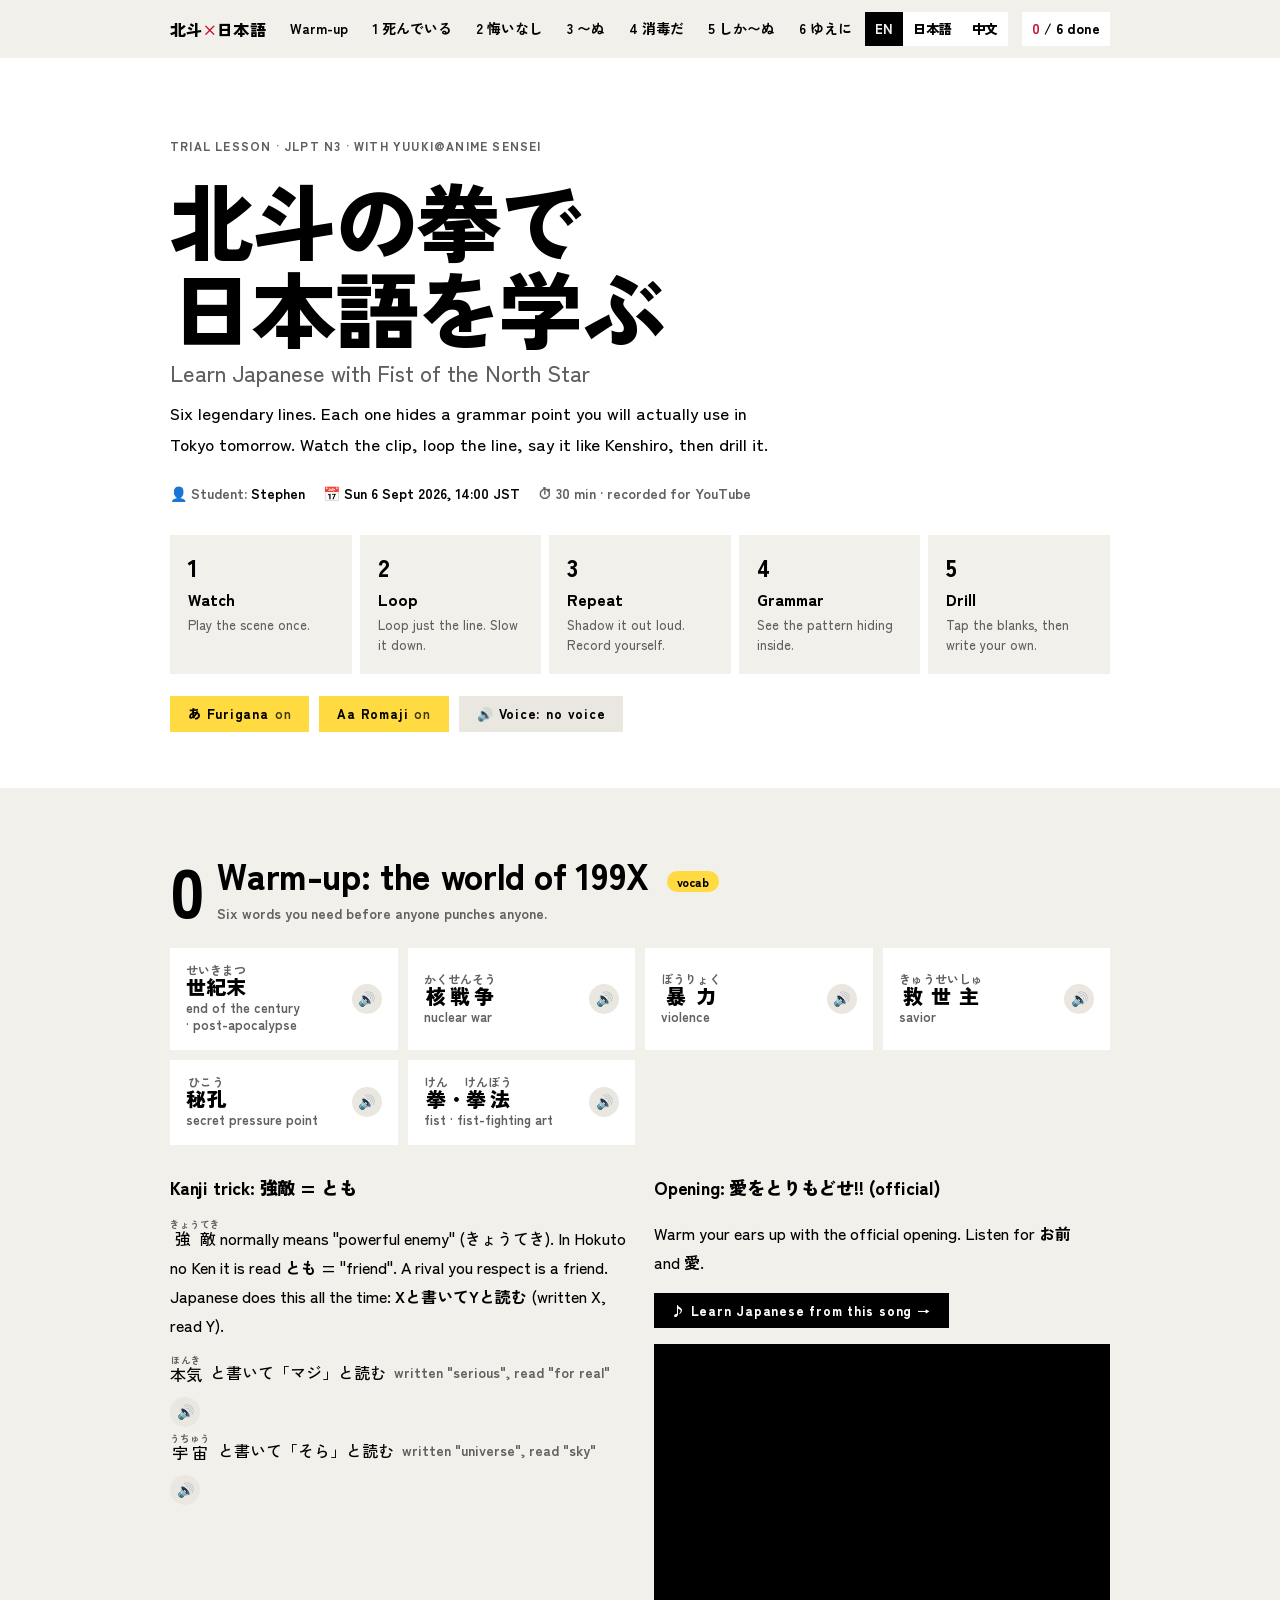
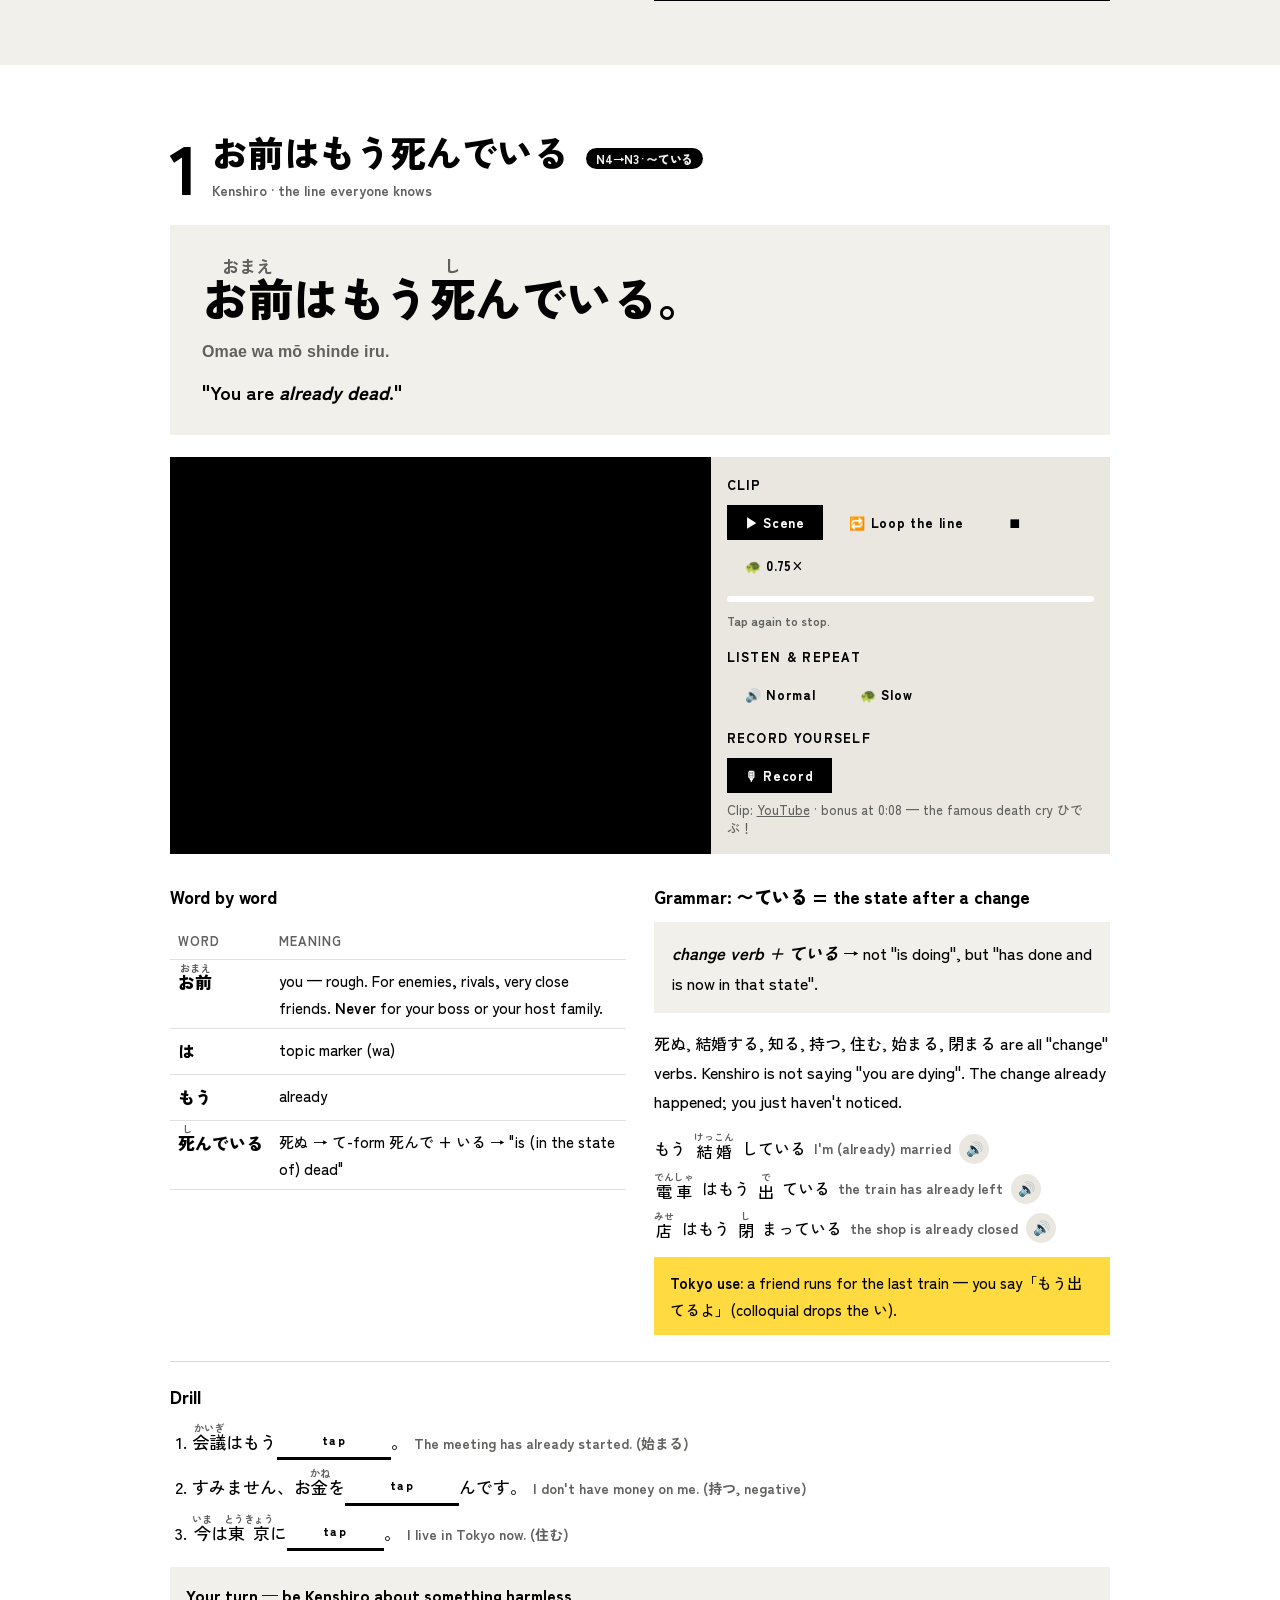
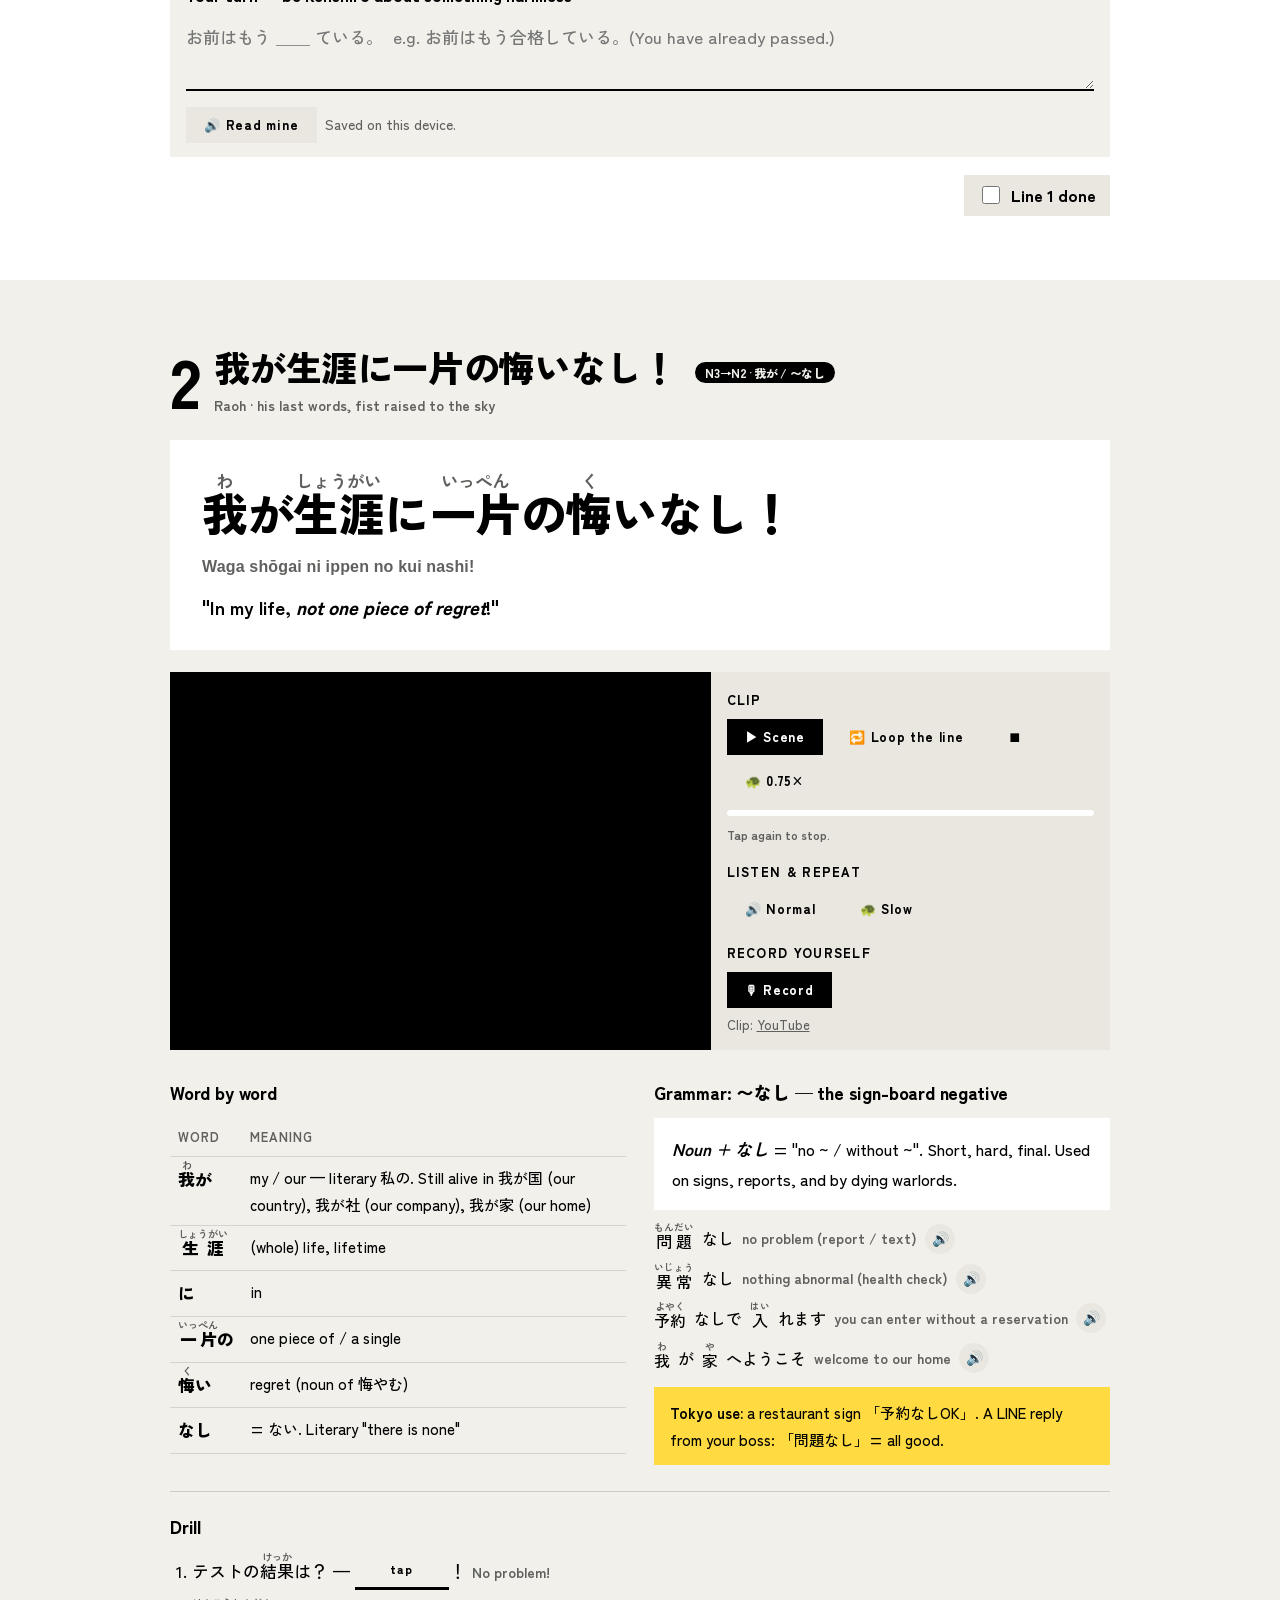
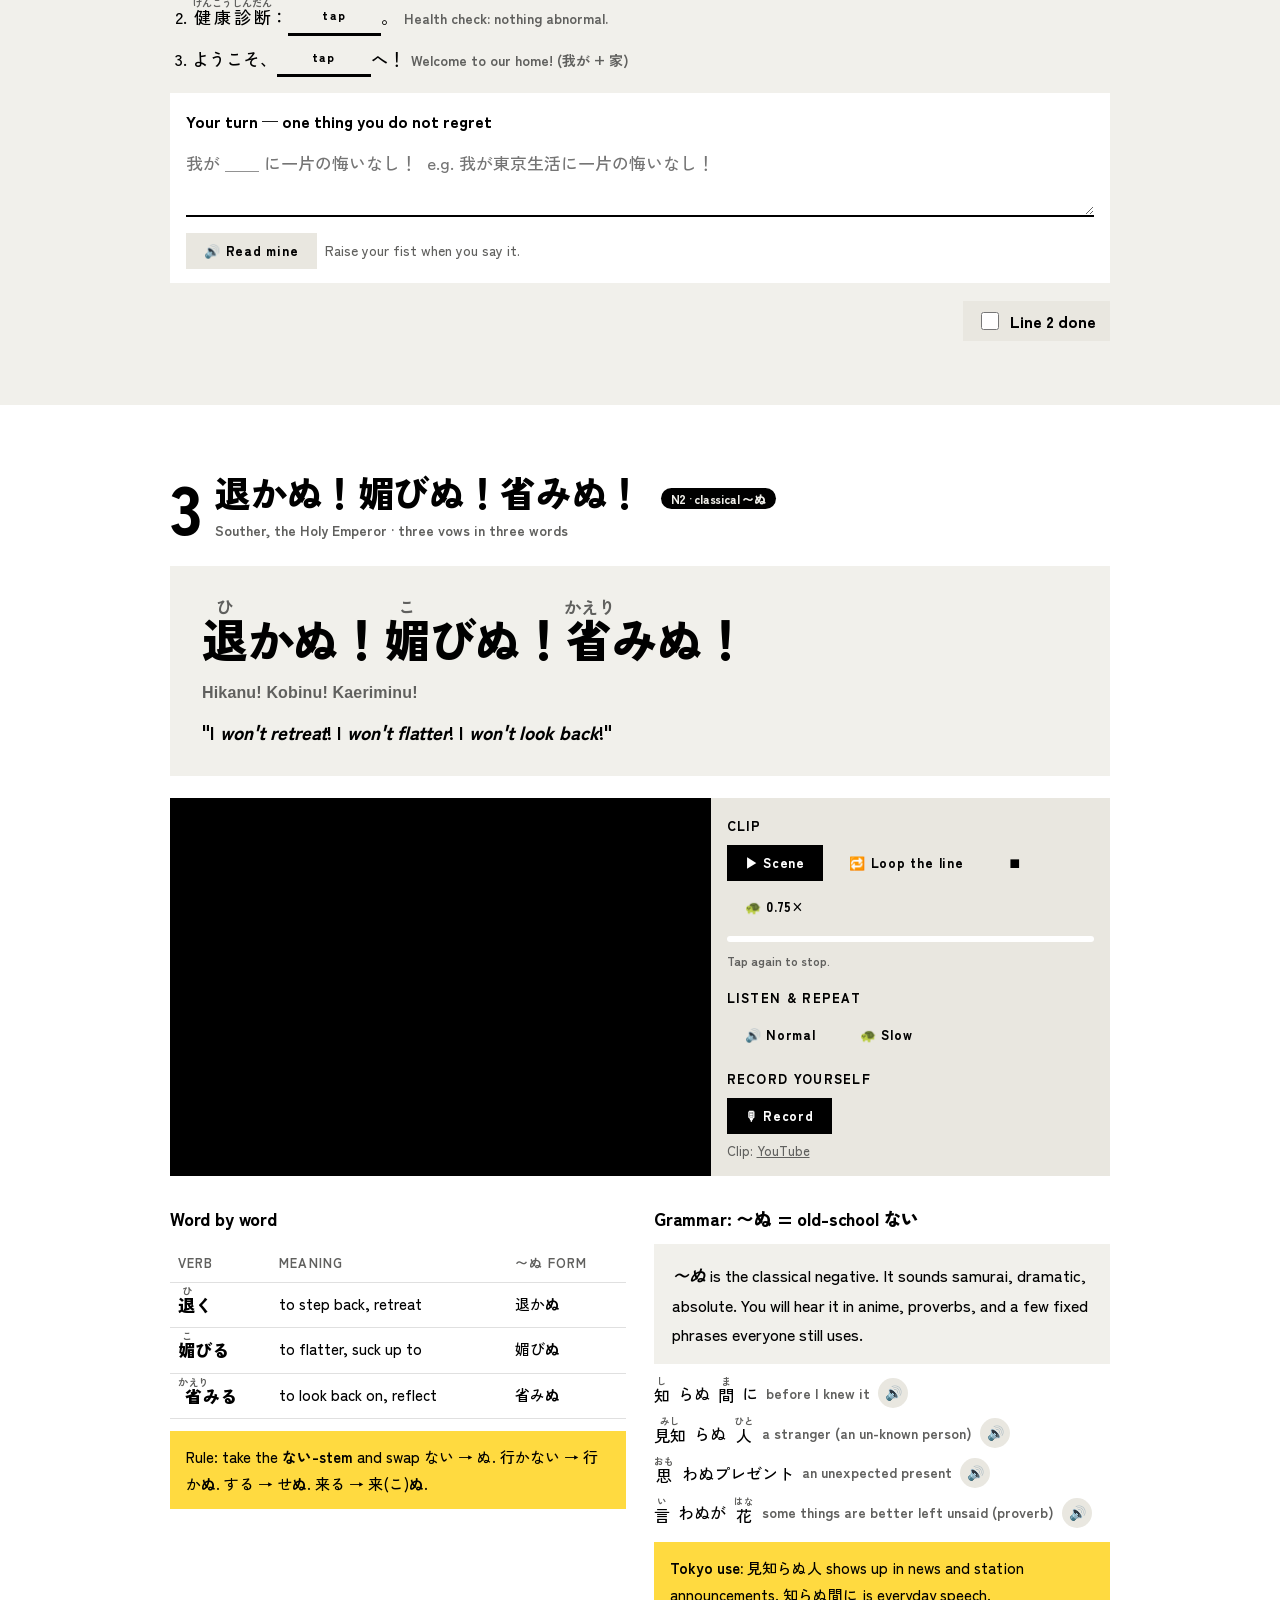
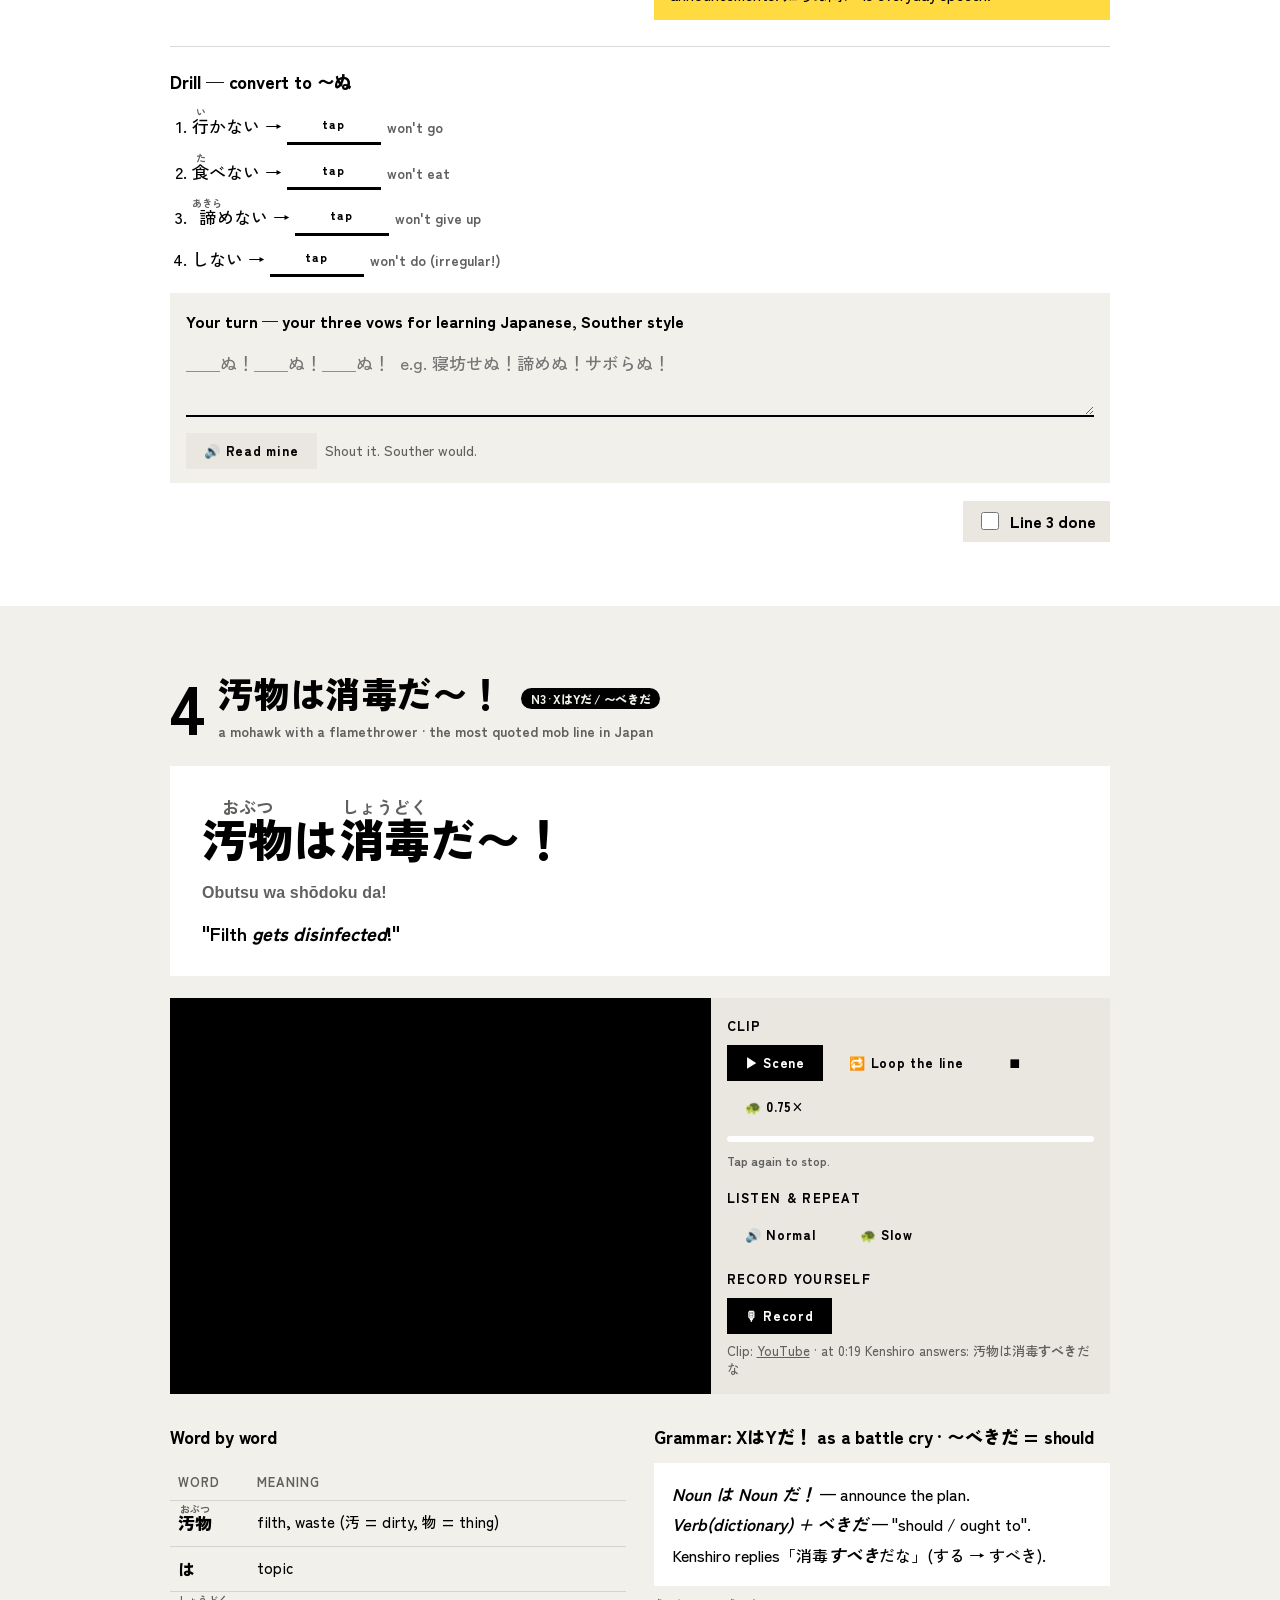
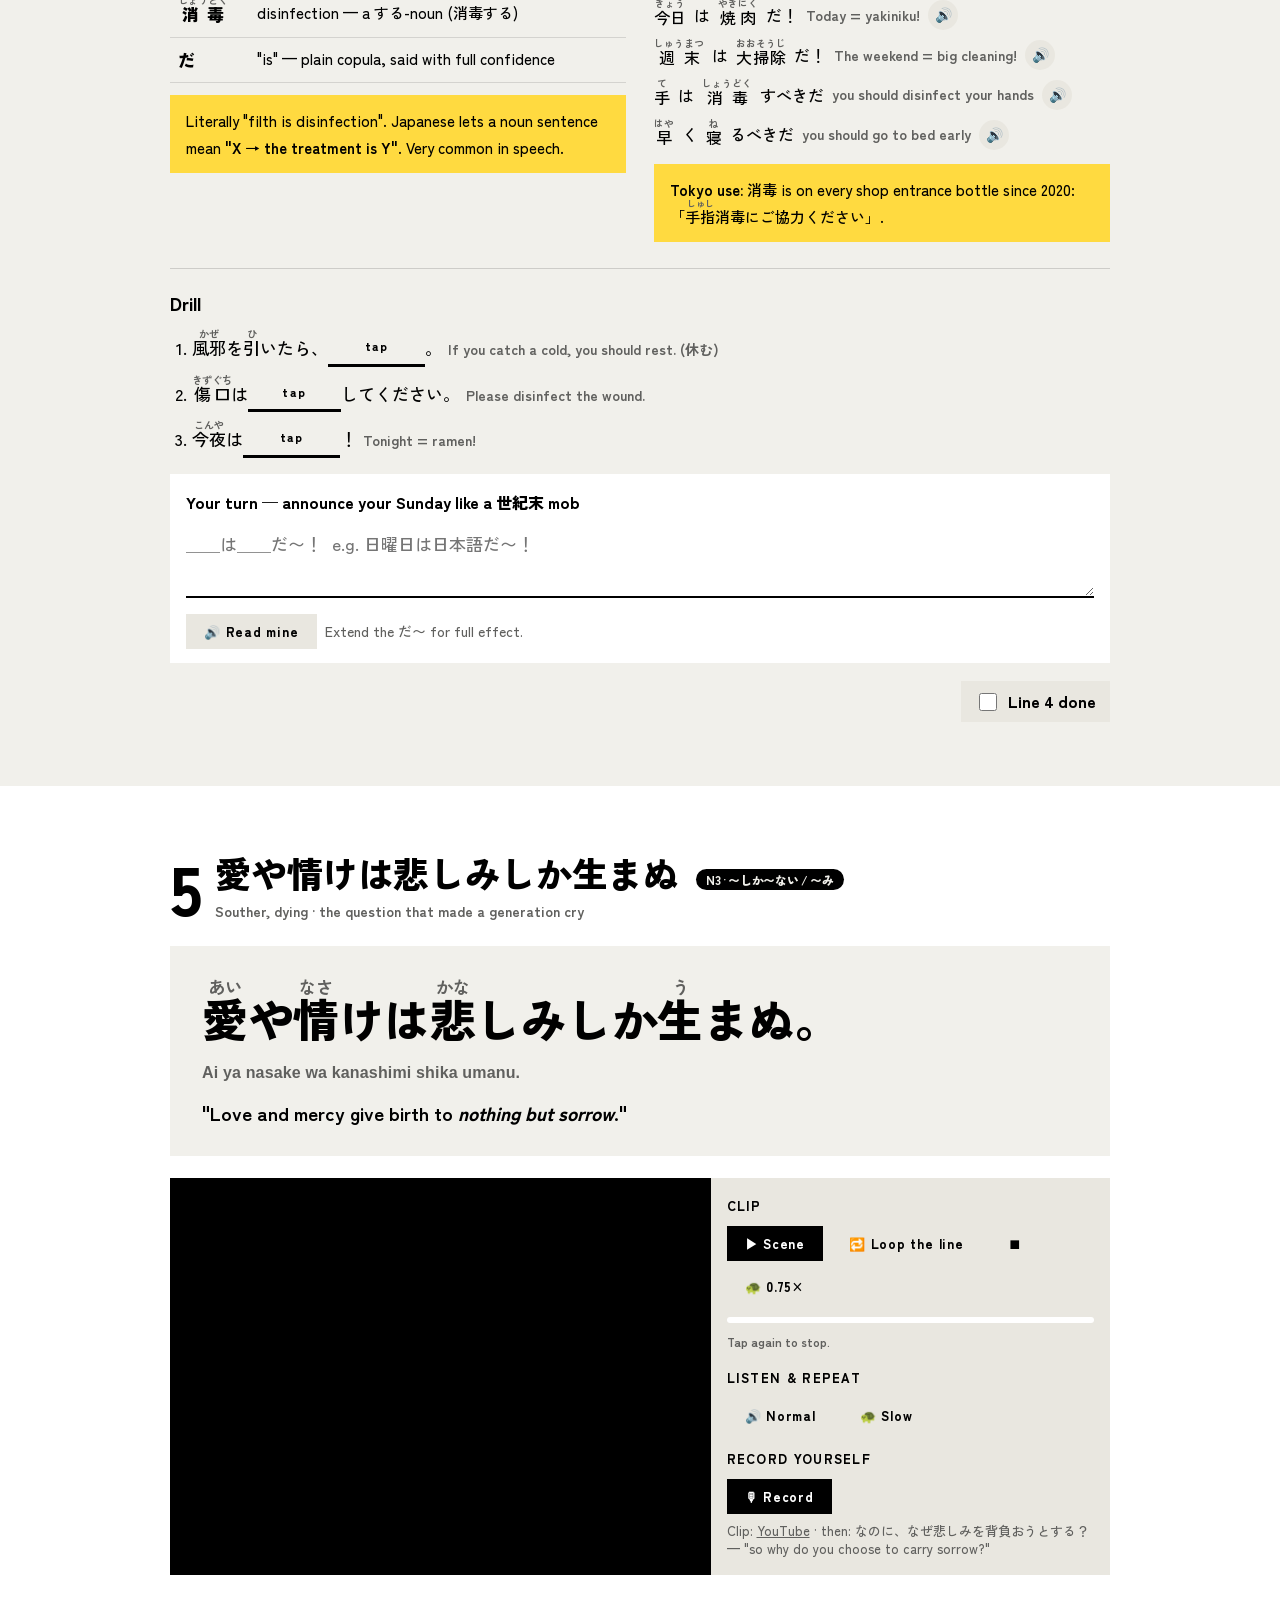
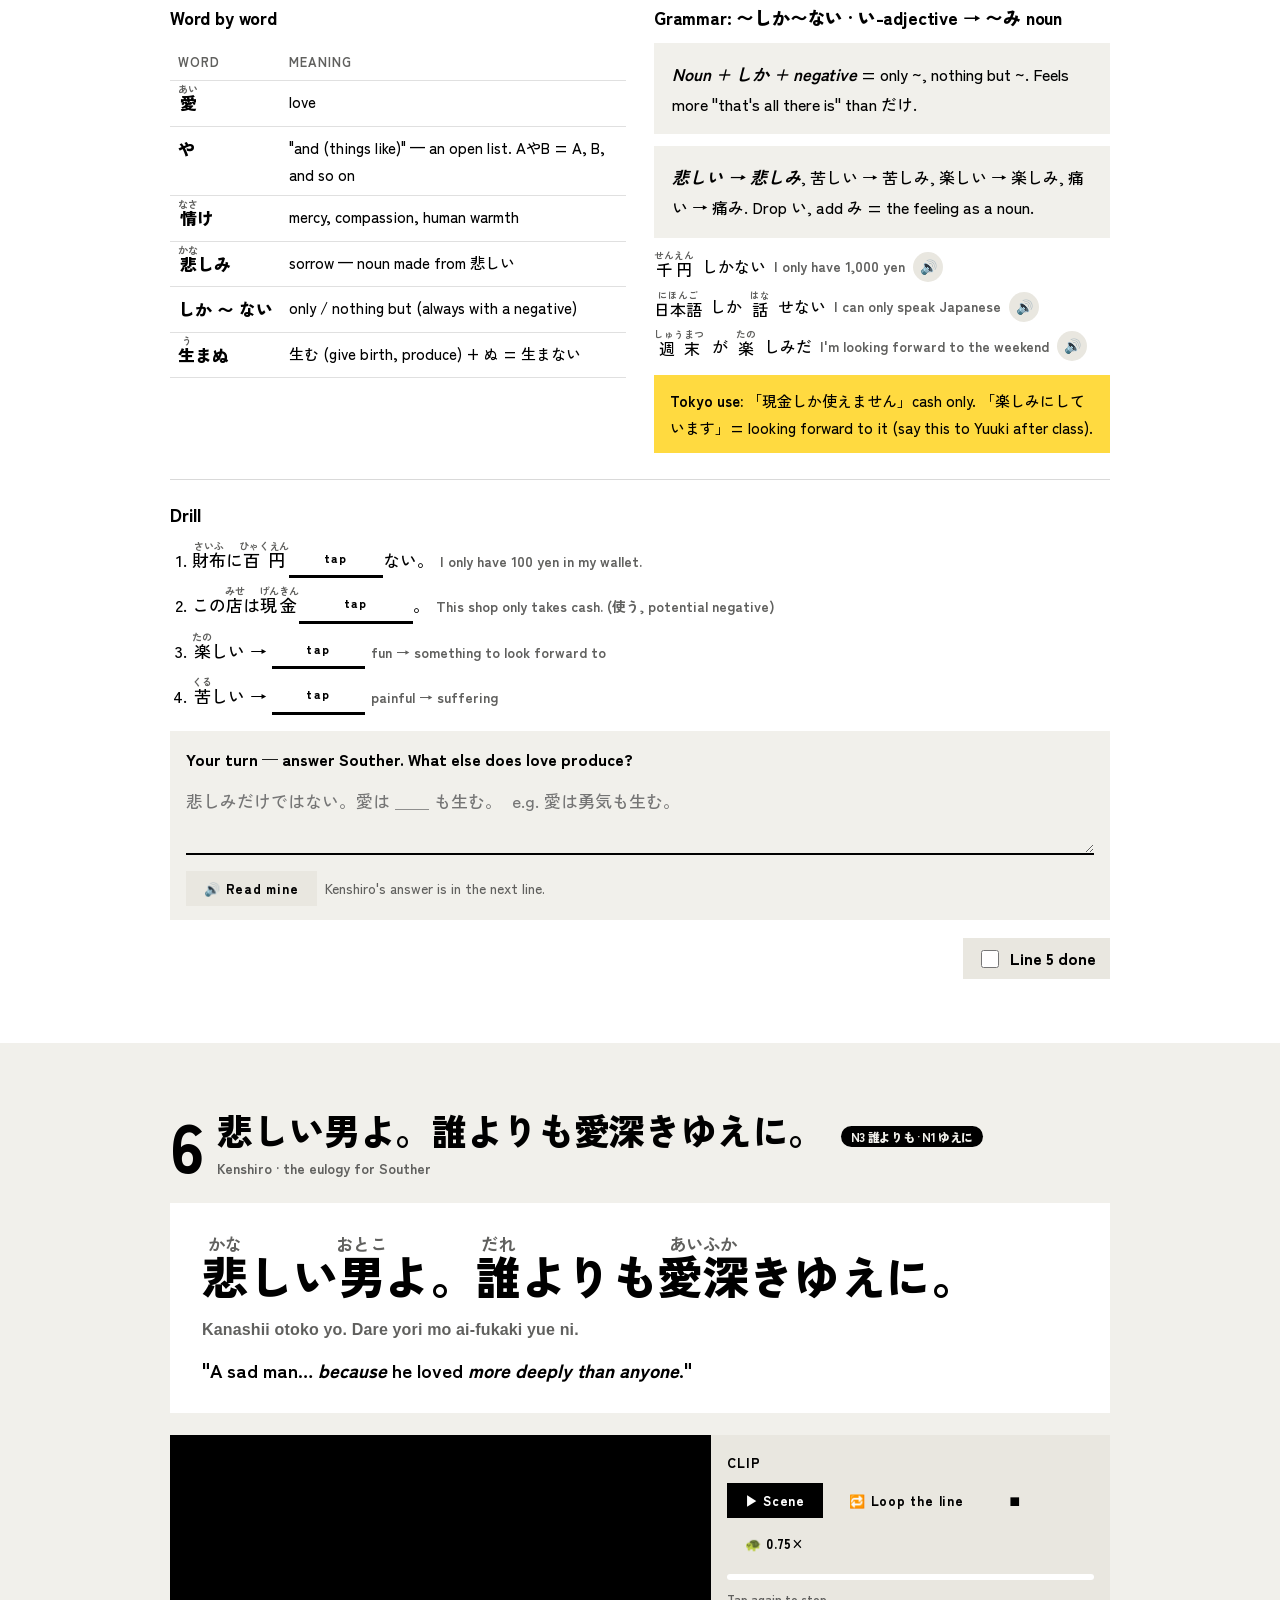
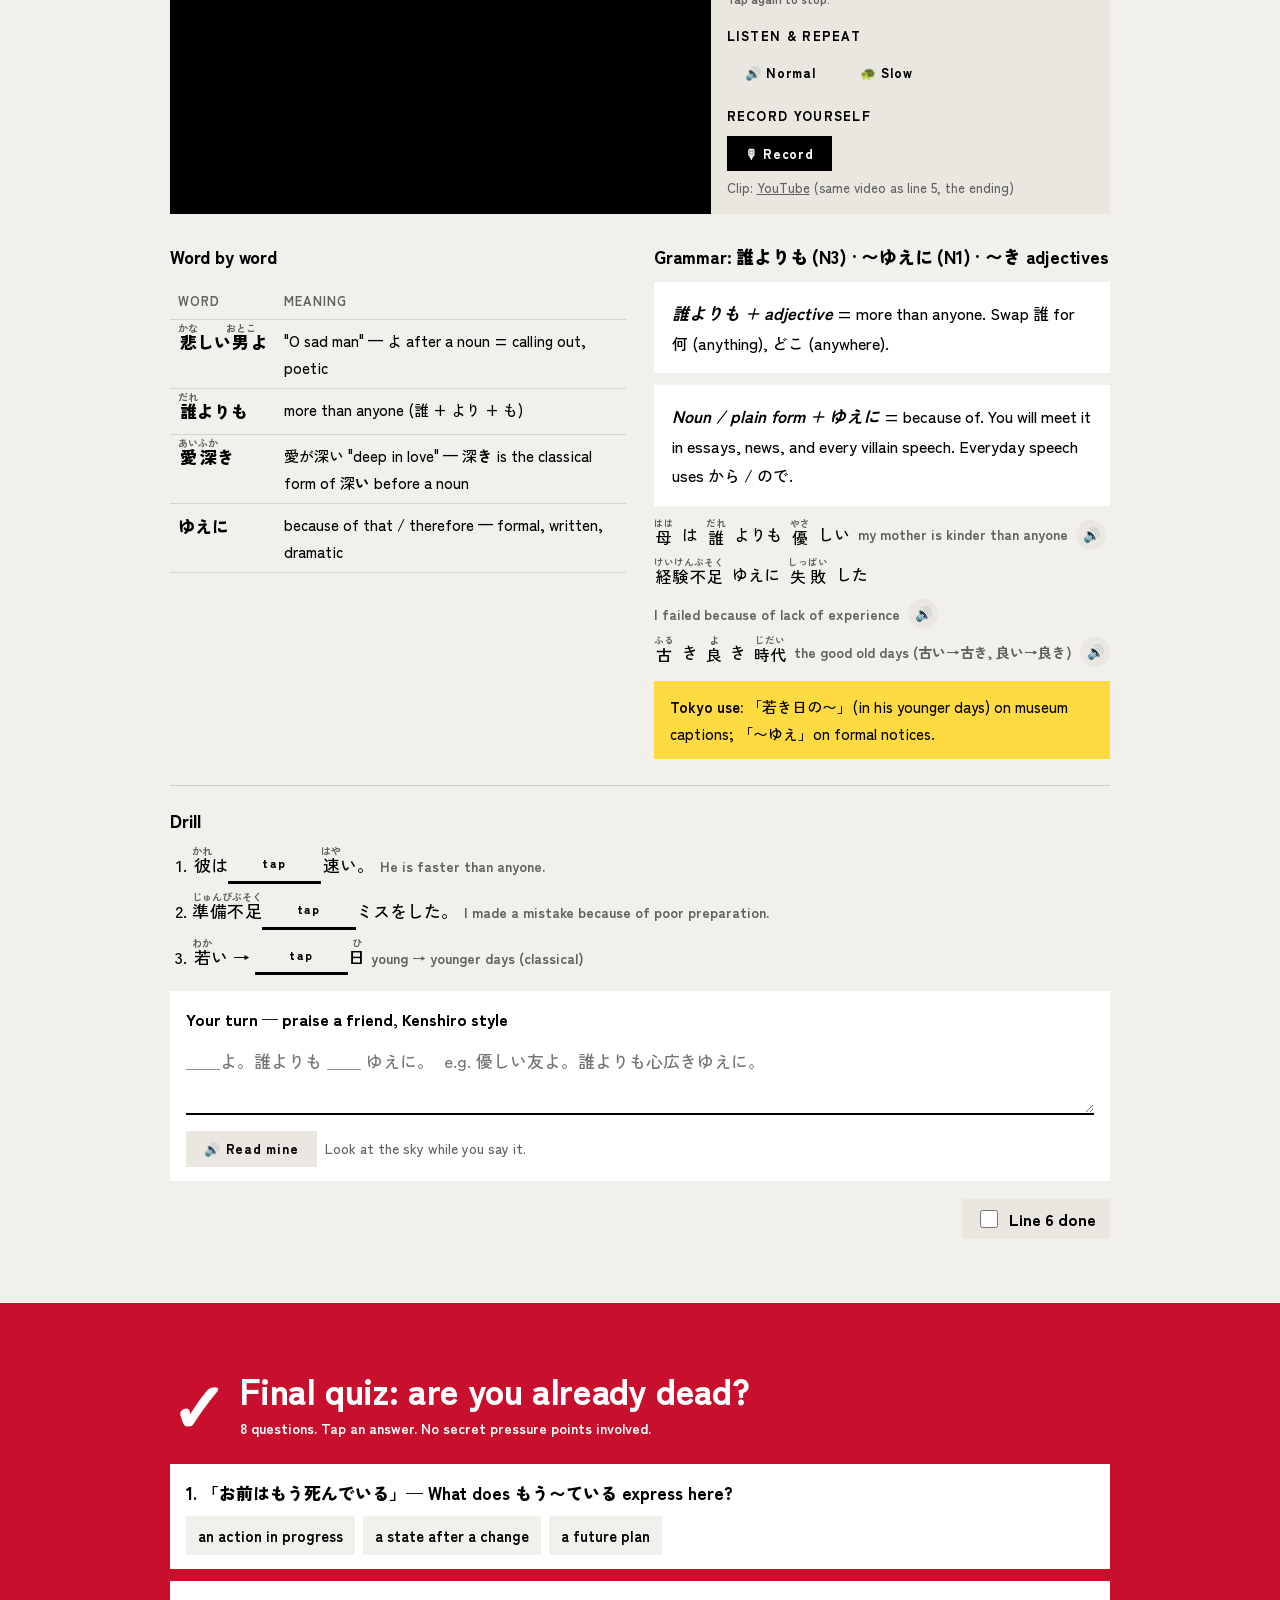
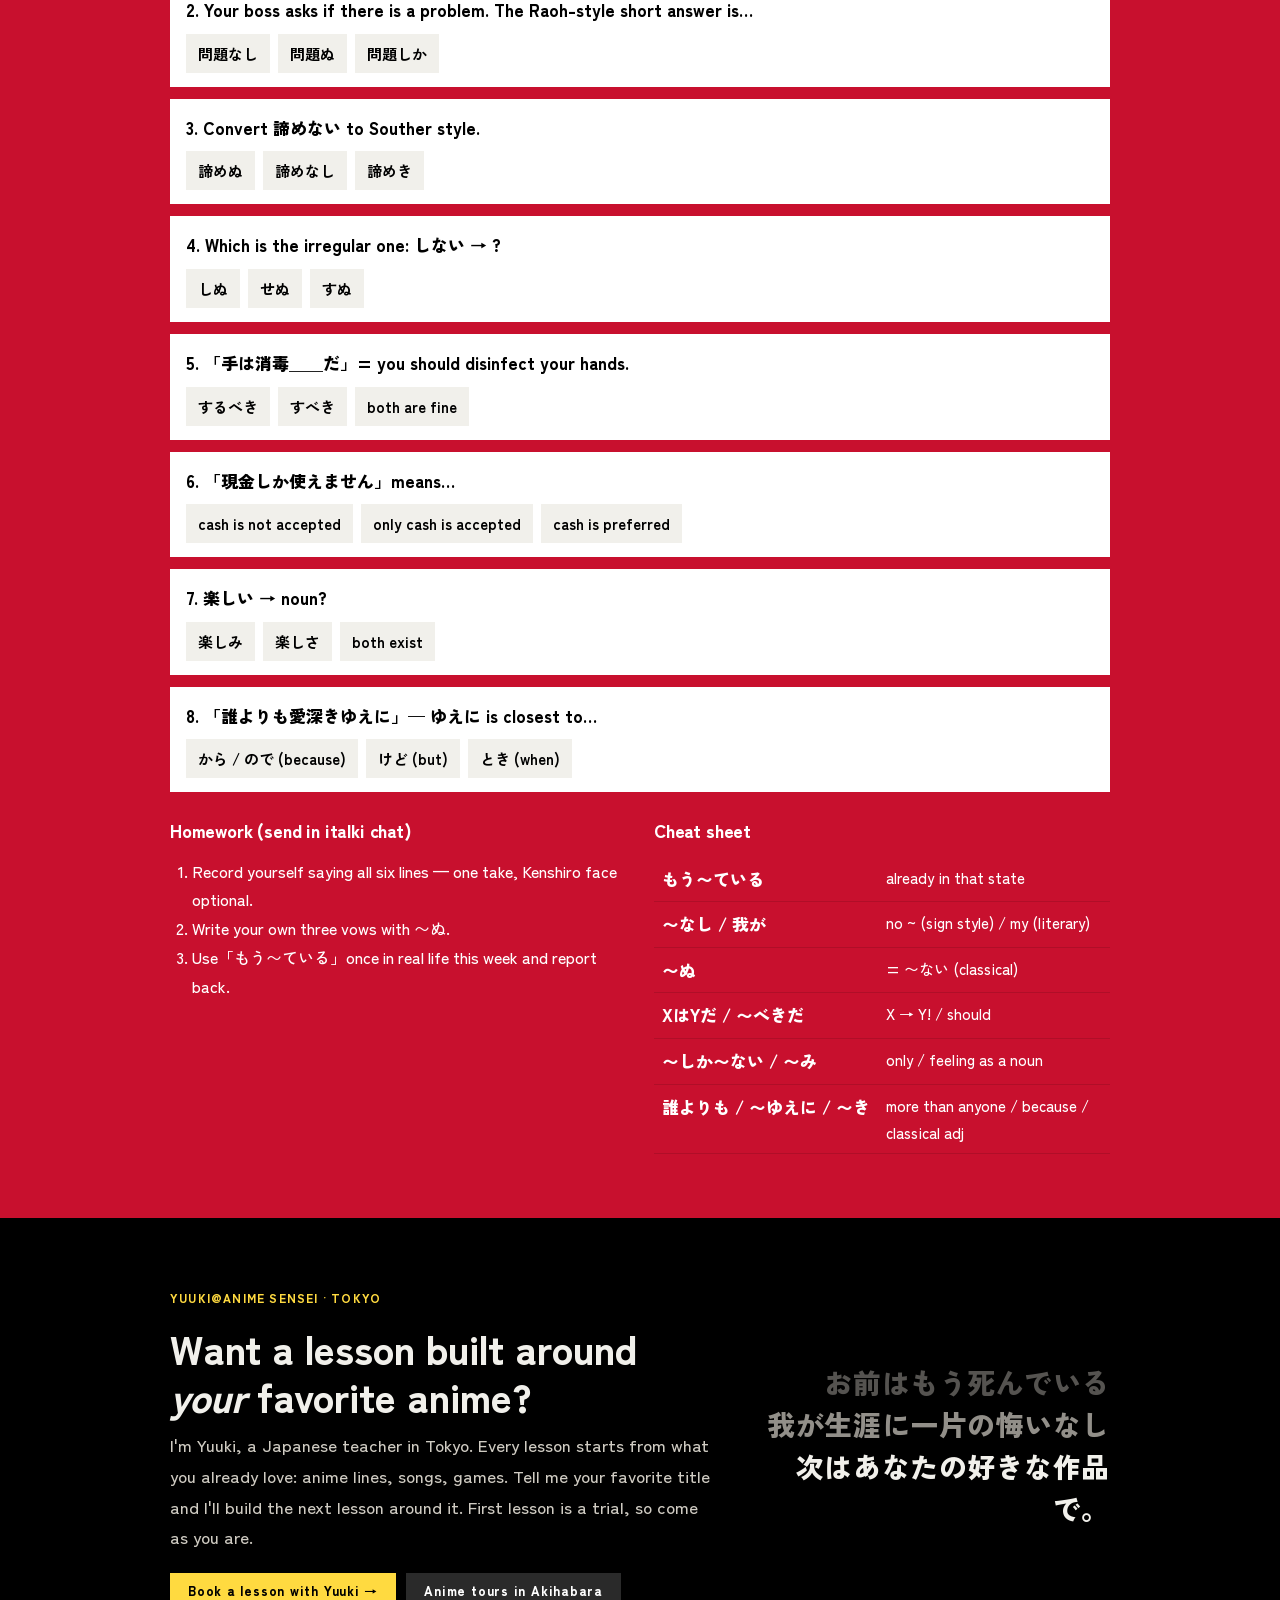
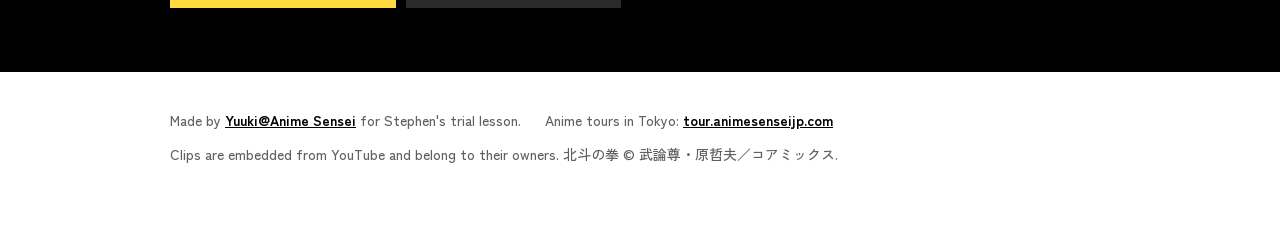
==== commit 0ef9aa13: "loop buttons: show stop state (⏸ label, gold, blinking dot) + hint that tapping again stops" ====
--- a/index.html
+++ b/index.html
@@ -109,10 +109,11 @@
       <div class="ctl" data-player="yt1" data-scene="0.0,11.5" data-line="3.7,6.4">
         <div class="lbl" data-i18n="ui.clip">Clip</div>
         <button class="btn primary act-scene" data-i18n="ui.scene">▶ Scene</button>
-        <button class="btn act-loop" data-i18n="ui.loop">🔁 Loop the line</button>
+        <button class="btn act-loop" data-stop="⏸ Stop loop" data-i18n="ui.loop">🔁 Loop the line</button>
         <button class="btn act-stop">⏹</button>
         <button class="btn sm act-slow" data-i18n="ui.slow">🐢 0.75×</button>
         <div class="loopbar"><i></i></div>
+        <span class="loophint" data-i18n="ui.loop_hint">Tap again to stop.</span>
         <div class="lbl" data-i18n="ui.listen">Listen &amp; repeat</div>
         <button class="btn act-say" data-say="お前はもう死んでいる。" data-i18n="ui.normal">🔊 Normal</button>
         <button class="btn act-say-slow" data-say="お前はもう死んでいる。" data-i18n="ui.slowsay">🐢 Slow</button>
@@ -181,10 +182,11 @@
       <div class="ctl" data-player="yt2" data-scene="0.0,27.0" data-line="0.0,6.2">
         <div class="lbl" data-i18n="ui.clip">Clip</div>
         <button class="btn primary act-scene" data-i18n="ui.scene">▶ Scene</button>
-        <button class="btn act-loop" data-i18n="ui.loop">🔁 Loop the line</button>
+        <button class="btn act-loop" data-stop="⏸ Stop loop" data-i18n="ui.loop">🔁 Loop the line</button>
         <button class="btn act-stop">⏹</button>
         <button class="btn sm act-slow" data-i18n="ui.slow">🐢 0.75×</button>
         <div class="loopbar"><i></i></div>
+        <span class="loophint" data-i18n="ui.loop_hint">Tap again to stop.</span>
         <div class="lbl" data-i18n="ui.listen">Listen &amp; repeat</div>
         <button class="btn act-say" data-say="我が生涯に一片の悔いなし！" data-i18n="ui.normal">🔊 Normal</button>
         <button class="btn act-say-slow" data-say="我が生涯に一片の悔いなし！" data-i18n="ui.slowsay">🐢 Slow</button>
@@ -255,10 +257,11 @@
       <div class="ctl" data-player="yt3" data-scene="0.0,13.0" data-line="4.6,9.3">
         <div class="lbl" data-i18n="ui.clip">Clip</div>
         <button class="btn primary act-scene" data-i18n="ui.scene">▶ Scene</button>
-        <button class="btn act-loop" data-i18n="ui.loop">🔁 Loop the line</button>
+        <button class="btn act-loop" data-stop="⏸ Stop loop" data-i18n="ui.loop">🔁 Loop the line</button>
         <button class="btn act-stop">⏹</button>
         <button class="btn sm act-slow" data-i18n="ui.slow">🐢 0.75×</button>
         <div class="loopbar"><i></i></div>
+        <span class="loophint" data-i18n="ui.loop_hint">Tap again to stop.</span>
         <div class="lbl" data-i18n="ui.listen">Listen &amp; repeat</div>
         <button class="btn act-say" data-say="退かぬ！媚びぬ！省みぬ！" data-i18n="ui.normal">🔊 Normal</button>
         <button class="btn act-say-slow" data-say="退かぬ！媚びぬ！省みぬ！" data-i18n="ui.slowsay">🐢 Slow</button>
@@ -328,10 +331,11 @@
       <div class="ctl" data-player="yt4" data-scene="0.0,22.0" data-line="2.7,5.3">
         <div class="lbl" data-i18n="ui.clip">Clip</div>
         <button class="btn primary act-scene" data-i18n="ui.scene">▶ Scene</button>
-        <button class="btn act-loop" data-i18n="ui.loop">🔁 Loop the line</button>
+        <button class="btn act-loop" data-stop="⏸ Stop loop" data-i18n="ui.loop">🔁 Loop the line</button>
         <button class="btn act-stop">⏹</button>
         <button class="btn sm act-slow" data-i18n="ui.slow">🐢 0.75×</button>
         <div class="loopbar"><i></i></div>
+        <span class="loophint" data-i18n="ui.loop_hint">Tap again to stop.</span>
         <div class="lbl" data-i18n="ui.listen">Listen &amp; repeat</div>
         <button class="btn act-say" data-say="汚物は消毒だ！" data-i18n="ui.normal">🔊 Normal</button>
         <button class="btn act-say-slow" data-say="汚物は消毒だ！" data-i18n="ui.slowsay">🐢 Slow</button>
@@ -401,10 +405,11 @@
       <div class="ctl" data-player="yt5" data-scene="32.0,58.5" data-line="38.3,43.2">
         <div class="lbl" data-i18n="ui.clip">Clip</div>
         <button class="btn primary act-scene" data-i18n="ui.scene">▶ Scene</button>
-        <button class="btn act-loop" data-i18n="ui.loop">🔁 Loop the line</button>
+        <button class="btn act-loop" data-stop="⏸ Stop loop" data-i18n="ui.loop">🔁 Loop the line</button>
         <button class="btn act-stop">⏹</button>
         <button class="btn sm act-slow" data-i18n="ui.slow">🐢 0.75×</button>
         <div class="loopbar"><i></i></div>
+        <span class="loophint" data-i18n="ui.loop_hint">Tap again to stop.</span>
         <div class="lbl" data-i18n="ui.listen">Listen &amp; repeat</div>
         <button class="btn act-say" data-say="愛や情けは、悲しみしか生まぬ。" data-i18n="ui.normal">🔊 Normal</button>
         <button class="btn act-say-slow" data-say="愛や情けは、悲しみしか生まぬ。" data-i18n="ui.slowsay">🐢 Slow</button>
@@ -476,10 +481,11 @@
       <div class="ctl" data-player="yt6" data-scene="160.0,173.0" data-line="167.4,173.0">
         <div class="lbl" data-i18n="ui.clip">Clip</div>
         <button class="btn primary act-scene" data-i18n="ui.scene">▶ Scene</button>
-        <button class="btn act-loop" data-i18n="ui.loop">🔁 Loop the line</button>
+        <button class="btn act-loop" data-stop="⏸ Stop loop" data-i18n="ui.loop">🔁 Loop the line</button>
         <button class="btn act-stop">⏹</button>
         <button class="btn sm act-slow" data-i18n="ui.slow">🐢 0.75×</button>
         <div class="loopbar"><i></i></div>
+        <span class="loophint" data-i18n="ui.loop_hint">Tap again to stop.</span>
         <div class="lbl" data-i18n="ui.listen">Listen &amp; repeat</div>
         <button class="btn act-say" data-say="悲しい男よ。誰よりも愛深きゆえに。" data-i18n="ui.normal">🔊 Normal</button>
         <button class="btn act-say-slow" data-say="悲しい男よ。誰よりも愛深きゆえに。" data-i18n="ui.slowsay">🐢 Slow</button>
@@ -606,7 +612,7 @@
       events:{onStateChange:e=>{ if(e.data===YT.PlayerState.ENDED) stopLoop(id); }}});
   }
 }
-function stopLoop(id){ if(loops[id]){clearInterval(loops[id].t);loops[id]=null;} const c=document.querySelector(`.ctl[data-player="${id}"]`); if(c){c.querySelector('.act-loop').classList.remove('on');c.querySelector('.loopbar i').style.width='0';} }
+function stopLoop(id){ if(loops[id]){clearInterval(loops[id].t);loops[id]=null;} const c=document.querySelector(`.ctl[data-player="${id}"]`); if(c){const lb=c.querySelector('.act-loop');lb.classList.remove('on');if(lb.dataset.label)lb.innerHTML=lb.dataset.label;c.querySelector('.loopbar i').style.width='0';} }
 function playRange(id,a,b,loop){
   const p=players[id]; if(!p||!p.seekTo){toast('Player still loading…');return;}
   stopLoop(id); p.seekTo(a,true); p.playVideo();
@@ -618,7 +624,7 @@
     if(cur>=b){ if(loop){p.seekTo(a,true);} else {p.pauseVideo();stopLoop(id);} }
   },80);
   loops[id]={t};
-  if(loop) c.querySelector('.act-loop').classList.add('on');
+  if(loop){const lb=c.querySelector('.act-loop');lb.classList.add('on');lb.dataset.label=lb.innerHTML;lb.innerHTML=lb.dataset.stop||'⏸';}
 }
 $$('.ctl').forEach(c=>{
   const id=c.dataset.player, [sa,sb]=c.dataset.scene.split(',').map(Number), [la,lb]=c.dataset.line.split(',').map(Number);
@@ -701,11 +707,12 @@
 }
 
 /* ---------- Language switch ---------- */
-const I={"ja": {"cheat.h": "\u65e9\u898b\u8868", "cheat.rows.0.1": "\u3082\u3046\u305d\u306e\u72b6\u614b\u306b\u3042\u308b", "cheat.rows.1.1": "\u301c\u304c\u306a\u3044\uff08\u770b\u677f\u98a8\uff09\uff0f\u79c1\u306e\uff08\u6587\u8a9e\uff09", "cheat.rows.2.1": "= \u301c\u306a\u3044\uff08\u53e4\u5178\uff09", "cheat.rows.3.1": "X\u306f\u2192Y\uff01\uff0f\u301c\u3059\u3079\u304d", "cheat.rows.4.1": "\u301c\u3060\u3051\uff0f\u6c17\u6301\u3061\u306e\u540d\u8a5e\u5316", "cheat.rows.5.1": "\u8ab0\u3088\u308a\u3082\uff0f\u301c\u306e\u305f\u3081\u306b\uff0f\u53e4\u5178\u306e\u5f62\u5bb9\u8a5e", "cta.button": "Yuuki\u306e\u30ec\u30c3\u30b9\u30f3\u3092\u4e88\u7d04\u3059\u308b \u2192", "cta.eyebrow": "Yuuki@Anime Sensei \u00b7 \u6771\u4eac", "cta.h": "\u003ci\u003e\u3042\u306a\u305f\u306e\u003c/i\u003e\u597d\u304d\u306a\u30a2\u30cb\u30e1\u3067\u3001\u3053\u3093\u306a\u30ec\u30c3\u30b9\u30f3\u3092", "cta.p": "\u6771\u4eac\u3067\u65e5\u672c\u8a9e\u3092\u6559\u3048\u3066\u3044\u308bYuuki\u3067\u3059\u3002\u30ec\u30c3\u30b9\u30f3\u306f\u3044\u3064\u3082\u3001\u3042\u306a\u305f\u304c\u3082\u3046\u597d\u304d\u306a\u3082\u306e\uff08\u30a2\u30cb\u30e1\u306e\u30bb\u30ea\u30d5\u30fb\u6b4c\u30fb\u30b2\u30fc\u30e0\uff09\u304b\u3089\u59cb\u3081\u307e\u3059\u3002\u597d\u304d\u306a\u4f5c\u54c1\u3092\u6559\u3048\u3066\u304f\u308c\u308c\u3070\u3001\u6b21\u306e\u30ec\u30c3\u30b9\u30f3\u3092\u305d\u308c\u3067\u7d44\u307f\u307e\u3059\u3002\u521d\u56de\u306f\u4f53\u9a13\u30ec\u30c3\u30b9\u30f3\u306a\u306e\u3067\u6c17\u8efd\u306b\u3069\u3046\u305e\u3002", "cta.sub": "\u79cb\u8449\u539f\u30a2\u30cb\u30e1\u30c4\u30a2\u30fc\u3082", "footer.2": "\u52d5\u753b\u306fYouTube\u304b\u3089\u306e\u57cb\u3081\u8fbc\u307f\u3067\u3001\u6a29\u5229\u306f\u5404\u6240\u6709\u8005\u306b\u3042\u308a\u307e\u3059\u3002\u5317\u6597\u306e\u62f3 \u00a9 \u6b66\u8ad6\u5c0a\u30fb\u539f\u54f2\u592b\uff0f\u30b3\u30a2\u30df\u30c3\u30af\u30b9", "hero.eyebrow": "\u4f53\u9a13\u30ec\u30c3\u30b9\u30f3 \u00b7 JLPT N3 \u00b7 Yuuki@Anime Sensei", "hero.h1_en": "\u540d\u30bb\u30ea\u30d56\u672c\u3067\u5b66\u3076\u3001\u660e\u65e5\u304b\u3089\u4f7f\u3048\u308b\u6587\u6cd5", "hero.howto.0.d": "\u307e\u305a\u30b7\u30fc\u30f3\u30921\u56de\u518d\u751f\u3002", "hero.howto.0.t": "\u89b3\u308b", "hero.howto.1.d": "\u30bb\u30ea\u30d5\u3060\u3051\u3092\u7e70\u308a\u8fd4\u3059\u3002\u901f\u5ea6\u3082\u843d\u3068\u305b\u308b\u3002", "hero.howto.1.t": "\u30eb\u30fc\u30d7", "hero.howto.2.d": "\u58f0\u306b\u51fa\u3057\u3066\u30b7\u30e3\u30c9\u30fc\u30a4\u30f3\u30b0\u3002\u81ea\u5206\u306e\u58f0\u3092\u9332\u97f3\u3002", "hero.howto.2.t": "\u771f\u4f3c\u308b", "hero.howto.3.d": "\u30bb\u30ea\u30d5\u306b\u96a0\u308c\u305f\u30d1\u30bf\u30fc\u30f3\u3092\u898b\u308b\u3002", "hero.howto.3.t": "\u6587\u6cd5", "hero.howto.4.d": "\u7a7a\u6b04\u3092\u30bf\u30c3\u30d7\u3002\u6700\u5f8c\u306f\u81ea\u5206\u306e\u6587\u3092\u66f8\u304f\u3002", "hero.howto.4.t": "\u30c9\u30ea\u30eb", "hero.lead": "\u4f1d\u8aac\u306e\u540d\u30bb\u30ea\u30d56\u672c\u3002\u305d\u308c\u305e\u308c\u306e\u4e2d\u306b\u3001\u660e\u65e5\u6771\u4eac\u3067\u672c\u5f53\u306b\u4f7f\u3046\u6587\u6cd5\u304c\u3072\u3068\u3064\u96a0\u308c\u3066\u3044\u307e\u3059\u3002\u30af\u30ea\u30c3\u30d7\u3092\u89b3\u3066\u3001\u30bb\u30ea\u30d5\u3060\u3051\u3092\u30eb\u30fc\u30d7\u3057\u3066\u3001\u30b1\u30f3\u30b7\u30ed\u30a6\u306b\u306a\u308a\u304d\u3063\u3066\u8a00\u3063\u3066\u3001\u30c9\u30ea\u30eb\u3067\u5b9a\u7740\u3055\u305b\u307e\u3057\u3087\u3046\u3002", "hero.meta.0": "\ud83d\udc64 \u751f\u5f92: \u003cb\u003eStephen\u003c/b\u003e", "hero.meta.1": "\ud83d\udcc5 \u003cb\u003e2026\u5e749\u67086\u65e5\uff08\u65e5\uff0914:00 JST\u003c/b\u003e", "hero.meta.2": "\u23f1 30\u5206 \u00b7 YouTube\u7528\u306b\u9332\u753b", "homework.h": "\u5bbf\u984c\uff08italki\u306e\u30c1\u30e3\u30c3\u30c8\u3067\u9001\u308b\uff09", "homework.list.0": "6\u672c\u306e\u30bb\u30ea\u30d5\u3092\u5168\u90e8\u8a00\u3063\u3066\u9332\u97f3 \u2014 \u4e00\u767a\u64ae\u308a\u3001\u30b1\u30f3\u30b7\u30ed\u30a6\u9854\u306f\u4efb\u610f\u3002", "homework.list.1": "\u301c\u306c \u3067\u81ea\u5206\u306e\u4e09\u3064\u306e\u8a93\u3044\u3092\u66f8\u304f\u3002", "homework.list.2": "\u4eca\u9031\u3001\u5b9f\u751f\u6d3b\u3067\u300c\u3082\u3046\u301c\u3066\u3044\u308b\u300d\u30921\u56de\u4f7f\u3063\u3066\u5831\u544a\u3059\u308b\u3002", "html_lang": "ja", "lines.0.done": "\u30bb\u30ea\u30d51 \u5b8c\u4e86", "lines.0.drill.h": "\u30c9\u30ea\u30eb", "lines.0.drill.list.0.m": "\u4f1a\u8b70\u306f\u3082\u3046\u59cb\u307e\u3063\u305f\u3002\uff08\u59cb\u307e\u308b\uff09", "lines.0.drill.list.1.m": "\u304a\u91d1\u3092\u6301\u3063\u3066\u3044\u306a\u3044\u3093\u3067\u3059\u3002\uff08\u6301\u3064\u30fb\u5426\u5b9a\uff09", "lines.0.drill.list.2.m": "\u4eca\u306f\u6771\u4eac\u306b\u4f4f\u3093\u3067\u3044\u308b\u3002\uff08\u4f4f\u3080\uff09", "lines.0.grammar.examples.0.m": "\uff08\u3082\u3046\uff09\u7d50\u5a5a\u3057\u3066\u3044\u307e\u3059", "lines.0.grammar.examples.1.m": "\u96fb\u8eca\u306f\u3082\u3046\u51fa\u767a\u3057\u305f", "lines.0.grammar.examples.2.m": "\u5e97\u306f\u3082\u3046\u9589\u307e\u3063\u3066\u3044\u308b", "lines.0.grammar.gp.0": "\u003cb\u003e\u5909\u5316\u52d5\u8a5e + \u3066\u3044\u308b\u003c/b\u003e \u2192 \u300c\u301c\u3057\u3066\u3044\u308b\u6700\u4e2d\u300d\u3067\u306f\u306a\u304f\u300c\u301c\u3057\u7d42\u308f\u3063\u3066\u3001\u4eca\u305d\u306e\u72b6\u614b\u300d\u3002", "lines.0.grammar.h": "\u6587\u6cd5: \u301c\u3066\u3044\u308b = \u5909\u5316\u306e\u3042\u3068\u306e\u72b6\u614b", "lines.0.grammar.note": "\u003cb\u003e\u6771\u4eac\u3067\u306e\u4f7f\u3044\u65b9:\u003c/b\u003e \u7d42\u96fb\u306b\u8d70\u308b\u53cb\u3060\u3061\u306b\u300c\u3082\u3046\u51fa\u3066\u308b\u3088\u300d\uff08\u8a71\u3057\u8a00\u8449\u3067\u306f \u3044 \u304c\u843d\u3061\u308b\uff09\u3002", "lines.0.grammar.p": "\u6b7b\u306c\u30fb\u7d50\u5a5a\u3059\u308b\u30fb\u77e5\u308b\u30fb\u6301\u3064\u30fb\u4f4f\u3080\u30fb\u59cb\u307e\u308b\u30fb\u9589\u307e\u308b \u306f\u3059\u3079\u3066\u300c\u5909\u5316\u300d\u306e\u52d5\u8a5e\u3002\u30b1\u30f3\u30b7\u30ed\u30a6\u306f\u300c\u6b7b\u306b\u304b\u3051\u3066\u3044\u308b\u300d\u3068\u8a00\u3063\u3066\u3044\u308b\u306e\u3067\u306f\u306a\u3044\u3002\u5909\u5316\u306f\u3082\u3046\u8d77\u304d\u3066\u3044\u3066\u3001\u672c\u4eba\u304c\u6c17\u3065\u3044\u3066\u3044\u306a\u3044\u3060\u3051\u3002", "lines.0.line.en": "\u300c\u304a\u524d\u306f\u003ci\u003e\u3082\u3046\u6b7b\u3093\u3067\u3044\u308b\u003c/i\u003e\u300d\uff1d \u3059\u3067\u306b\u6b7b\u3093\u3060\u72b6\u614b\u306b\u3042\u308b", "lines.0.who": "\u30b1\u30f3\u30b7\u30ed\u30a6 \u00b7 \u8ab0\u3082\u304c\u77e5\u308b\u3042\u306e\u4e00\u8a00", "lines.0.words.h": "\u4e00\u8a9e\u305a\u3064", "lines.0.words.head.0": "\u8a9e", "lines.0.words.head.1": "\u610f\u5473", "lines.0.words.rows.0.1": "\u300c\u3042\u306a\u305f\u300d\u306e\u4e71\u66b4\u306a\u8a00\u3044\u65b9\u3002\u6575\u30fb\u30e9\u30a4\u30d0\u30eb\u30fb\u3054\u304f\u89aa\u3057\u3044\u53cb\u4eba\u306b\u3002\u4e0a\u53f8\u3084\u30db\u30b9\u30c8\u30d5\u30a1\u30df\u30ea\u30fc\u306b\u306f\u003cb\u003e\u7d76\u5bfe\u306b\u003c/b\u003e\u4f7f\u308f\u306a\u3044\u3002", "lines.0.words.rows.1.1": "\u4e3b\u984c\u3092\u793a\u3059\u52a9\u8a5e\uff08\u308f\uff09", "lines.0.words.rows.2.1": "\u3059\u3067\u306b", "lines.0.words.rows.3.1": "\u6b7b\u306c \u2192 \u3066\u5f62 \u6b7b\u3093\u3067 + \u3044\u308b \u2192 \u300c\u6b7b\u3093\u3060\u72b6\u614b\u306b\u3042\u308b\u300d", "lines.0.yourturn.hint": "\u3053\u306e\u7aef\u672b\u306b\u4fdd\u5b58\u3055\u308c\u307e\u3059\u3002", "lines.0.yourturn.label": "\u3042\u306a\u305f\u306e\u756a \u2014 \u7121\u5bb3\u306a\u3053\u3068\u3067\u30b1\u30f3\u30b7\u30ed\u30a6\u306b\u306a\u308b", "lines.0.yourturn.ph": "\u304a\u524d\u306f\u3082\u3046 \uff3f\uff3f \u3066\u3044\u308b\u3002  \u4f8b: \u304a\u524d\u306f\u3082\u3046\u5408\u683c\u3057\u3066\u3044\u308b\u3002", "lines.1.done": "\u30bb\u30ea\u30d52 \u5b8c\u4e86", "lines.1.drill.h": "\u30c9\u30ea\u30eb", "lines.1.drill.list.0.m": "\u554f\u984c\u306a\u3044\uff01", "lines.1.drill.list.1.m": "\u5065\u5eb7\u8a3a\u65ad: \u7570\u5e38\u306a\u3057\u3002", "lines.1.drill.list.2.m": "\u79c1\u305f\u3061\u306e\u5bb6\u3078\u3088\u3046\u3053\u305d\uff01\uff08\u6211\u304c + \u5bb6\uff09", "lines.1.grammar.examples.0.m": "\u554f\u984c\u306a\u3044\uff08\u5831\u544a\u30fb\u30e1\u30c3\u30bb\u30fc\u30b8\uff09", "lines.1.grammar.examples.1.m": "\u7570\u5e38\u304c\u306a\u3044\uff08\u5065\u5eb7\u8a3a\u65ad\uff09", "lines.1.grammar.examples.2.m": "\u4e88\u7d04\u3057\u306a\u304f\u3066\u3082\u5165\u308c\u308b", "lines.1.grammar.examples.3.m": "\u79c1\u306e\u5bb6\u3078\u3088\u3046\u3053\u305d", "lines.1.grammar.gp.0": "\u003cb\u003e\u540d\u8a5e + \u306a\u3057\u003c/b\u003e = \u300c\u301c\u304c\u306a\u3044\uff0f\u301c\u306a\u3057\u3067\u300d\u3002\u77ed\u304f\u3001\u786c\u304f\u3001\u304d\u3063\u3071\u308a\u3002\u770b\u677f\u30fb\u5831\u544a\u66f8\u30fb\u305d\u3057\u3066\u6b7b\u306b\u3086\u304f\u8987\u8005\u304c\u4f7f\u3046\u3002", "lines.1.grammar.h": "\u6587\u6cd5: \u301c\u306a\u3057 \u2014 \u770b\u677f\u30b9\u30bf\u30a4\u30eb\u306e\u5426\u5b9a", "lines.1.grammar.note": "\u003cb\u003e\u6771\u4eac\u3067\u306e\u4f7f\u3044\u65b9:\u003c/b\u003e \u5e97\u306e\u770b\u677f\u300c\u4e88\u7d04\u306a\u3057OK\u300d\u3002\u4e0a\u53f8\u304b\u3089\u306eLINE\u300c\u554f\u984c\u306a\u3057\u300d= \u5927\u4e08\u592b\u3002", "lines.1.line.en": "\u300c\u6211\u304c\u751f\u6daf\u306b\u003ci\u003e\u4e00\u7247\u306e\u6094\u3044\u306a\u3057\u003c/i\u003e\u300d\uff1d \u4eba\u751f\u306b\u5f8c\u6094\u306f\u3072\u3068\u304b\u3051\u3089\u3082\u306a\u3044", "lines.1.who": "\u30e9\u30aa\u30a6 \u00b7 \u5929\u306b\u62f3\u3092\u7a81\u304d\u4e0a\u3052\u305f\u6700\u671f\u306e\u8a00\u8449", "lines.1.words.h": "\u4e00\u8a9e\u305a\u3064", "lines.1.words.head.0": "\u8a9e", "lines.1.words.head.1": "\u610f\u5473", "lines.1.words.rows.0.1": "\u79c1\u306e\uff0f\u79c1\u305f\u3061\u306e \u2014 \u6587\u8a9e\u306e\u300c\u79c1\u306e\u300d\u3002\u6211\u304c\u56fd\u30fb\u6211\u304c\u793e\u30fb\u6211\u304c\u5bb6 \u306f\u4eca\u3082\u73fe\u5f79", "lines.1.words.rows.1.1": "\u4e00\u751f\u30fb\u751f\u304d\u3066\u3044\u308b\u9593\u305a\u3063\u3068", "lines.1.words.rows.2.1": "\u301c\u306b", "lines.1.words.rows.3.1": "\u3072\u3068\u304b\u3051\u3089\u306e", "lines.1.words.rows.4.1": "\u5f8c\u6094\uff08\u6094\u3084\u3080 \u306e\u540d\u8a5e\uff09", "lines.1.words.rows.5.1": "= \u306a\u3044\u3002\u6587\u8a9e\u306e\u300c\u5b58\u5728\u3057\u306a\u3044\u300d", "lines.1.yourturn.hint": "\u8a00\u3046\u3068\u304d\u306f\u62f3\u3092\u4e0a\u3052\u3066\u3002", "lines.1.yourturn.label": "\u3042\u306a\u305f\u306e\u756a \u2014 \u5f8c\u6094\u3057\u3066\u3044\u306a\u3044\u3053\u30681\u3064", "lines.1.yourturn.ph": "\u6211\u304c \uff3f\uff3f \u306b\u4e00\u7247\u306e\u6094\u3044\u306a\u3057\uff01  \u4f8b: \u6211\u304c\u6771\u4eac\u751f\u6d3b\u306b\u4e00\u7247\u306e\u6094\u3044\u306a\u3057\uff01", "lines.2.done": "\u30bb\u30ea\u30d53 \u5b8c\u4e86", "lines.2.drill.h": "\u30c9\u30ea\u30eb \u2014 \u301c\u306c \u306b\u5909\u3048\u308b", "lines.2.drill.list.0.m": "\u884c\u304b\u306a\u3044", "lines.2.drill.list.1.m": "\u98df\u3079\u306a\u3044", "lines.2.drill.list.2.m": "\u8ae6\u3081\u306a\u3044", "lines.2.drill.list.3.m": "\u3057\u306a\u3044\uff08\u4e0d\u898f\u5247\uff01\uff09", "lines.2.grammar.examples.0.m": "\u6c17\u3065\u304b\u306a\u3044\u3046\u3061\u306b", "lines.2.grammar.examples.1.m": "\u77e5\u3089\u306a\u3044\u4eba", "lines.2.grammar.examples.2.m": "\u4e88\u60f3\u5916\u306e\u30d7\u30ec\u30bc\u30f3\u30c8", "lines.2.grammar.examples.3.m": "\u8a00\u308f\u306a\u3044\u65b9\u304c\u3044\u3044\u3053\u3068\u3082\u3042\u308b\uff08\u3053\u3068\u308f\u3056\uff09", "lines.2.grammar.gp.0": "\u003cb\u003e\u301c\u306c\u003c/b\u003e\u306f\u53e4\u5178\u306e\u5426\u5b9a\u3002\u4f8d\u3063\u307d\u304f\u3001\u5287\u7684\u3067\u3001\u7d76\u5bfe\u7684\u3002\u30a2\u30cb\u30e1\u30fb\u3053\u3068\u308f\u3056\u30fb\u4eca\u3082\u7686\u304c\u4f7f\u3046\u6c7a\u307e\u308a\u6587\u53e5\u306b\u6b8b\u3063\u3066\u3044\u308b\u3002", "lines.2.grammar.h": "\u6587\u6cd5: \u301c\u306c = \u6614\u306a\u304c\u3089\u306e \u306a\u3044", "lines.2.grammar.note": "\u003cb\u003e\u6771\u4eac\u3067\u306e\u4f7f\u3044\u65b9:\u003c/b\u003e \u898b\u77e5\u3089\u306c\u4eba \u306f\u30cb\u30e5\u30fc\u30b9\u3084\u99c5\u306e\u30a2\u30ca\u30a6\u30f3\u30b9\u306b\u3002\u77e5\u3089\u306c\u9593\u306b \u306f\u65e5\u5e38\u4f1a\u8a71\u3002", "lines.2.line.en": "\u300c\u003ci\u003e\u9000\u304b\u306a\u3044\u003c/i\u003e\uff01\u003ci\u003e\u5a9a\u3073\u306a\u3044\u003c/i\u003e\uff01\u003ci\u003e\u7701\u307f\u306a\u3044\u003c/i\u003e\uff01\u300d", "lines.2.tag.text": "N2 \u00b7 \u53e4\u5178\u306e \u301c\u306c", "lines.2.who": "\u8056\u5e1d\u30b5\u30a6\u30b6\u30fc \u00b7 \u4e09\u8a9e\u3067\u4e09\u3064\u306e\u8a93\u3044", "lines.2.words.h": "\u4e00\u8a9e\u305a\u3064", "lines.2.words.head.0": "\u52d5\u8a5e", "lines.2.words.head.1": "\u610f\u5473", "lines.2.words.head.2": "\u301c\u306c \u306e\u5f62", "lines.2.words.note": "\u30eb\u30fc\u30eb: \u003cb\u003e\u306a\u3044\u5f62\u306e\u8a9e\u5e79\u003c/b\u003e\u306b \u306a\u3044 \u2192 \u306c \u3092\u4ed8\u3051\u66ff\u3048\u308b\u3002\u884c\u304b\u306a\u3044 \u2192 \u884c\u304b\u003cb\u003e\u306c\u003c/b\u003e\u3002\u3059\u308b \u2192 \u305b\u003cb\u003e\u306c\u003c/b\u003e\u3002\u6765\u308b \u2192 \u6765(\u3053)\u003cb\u003e\u306c\u003c/b\u003e\u3002", "lines.2.words.rows.0.1": "\u5f8c\u308d\u3078\u4e0b\u304c\u308b\u30fb\u9000\u5374\u3059\u308b", "lines.2.words.rows.1.1": "\u3053\u3073\u308b\u30fb\u3054\u307e\u3092\u3059\u308b", "lines.2.words.rows.2.1": "\u632f\u308a\u8fd4\u308b\u30fb\u53cd\u7701\u3059\u308b", "lines.2.yourturn.hint": "\u53eb\u3093\u3067\u3002\u30b5\u30a6\u30b6\u30fc\u306a\u3089\u305d\u3046\u3059\u308b\u3002", "lines.2.yourturn.label": "\u3042\u306a\u305f\u306e\u756a \u2014 \u65e5\u672c\u8a9e\u5b66\u7fd2\u306e\u4e09\u3064\u306e\u8a93\u3044\u3001\u30b5\u30a6\u30b6\u30fc\u98a8\u306b", "lines.2.yourturn.ph": "\uff3f\uff3f\u306c\uff01\uff3f\uff3f\u306c\uff01\uff3f\uff3f\u306c\uff01  \u4f8b: \u5bdd\u574a\u305b\u306c\uff01\u8ae6\u3081\u306c\uff01\u30b5\u30dc\u3089\u306c\uff01", "lines.3.done": "\u30bb\u30ea\u30d54 \u5b8c\u4e86", "lines.3.drill.h": "\u30c9\u30ea\u30eb", "lines.3.drill.list.0.m": "\u98a8\u90aa\u3092\u5f15\u3044\u305f\u3089\u4f11\u3080\u3079\u304d\u3060\u3002\uff08\u4f11\u3080\uff09", "lines.3.drill.list.1.m": "\u50b7\u53e3\u3092\u6d88\u6bd2\u3057\u3066\u304f\u3060\u3055\u3044\u3002", "lines.3.drill.list.2.m": "\u4eca\u591c\u306f\u30e9\u30fc\u30e1\u30f3\uff01", "lines.3.grammar.examples.0.m": "\u4eca\u65e5\u306f\u713c\u8089\uff01", "lines.3.grammar.examples.1.m": "\u9031\u672b\u306f\u5927\u6383\u9664\uff01", "lines.3.grammar.examples.2.m": "\u624b\u306f\u6d88\u6bd2\u3057\u305f\u307b\u3046\u304c\u3044\u3044", "lines.3.grammar.examples.3.m": "\u65e9\u304f\u5bdd\u305f\u307b\u3046\u304c\u3044\u3044", "lines.3.grammar.gp.0": "\u003cb\u003e\u540d\u8a5e \u306f \u540d\u8a5e \u3060\uff01\u003c/b\u003e \u2014 \u4e88\u5b9a\u3092\u5ba3\u8a00\u3059\u308b\u3002\u003cb\u003e\u52d5\u8a5e\uff08\u8f9e\u66f8\u5f62\uff09+ \u3079\u304d\u3060\u003c/b\u003e \u2014 \u300c\u301c\u3059\u3079\u304d\u300d\u3002\u30b1\u30f3\u30b7\u30ed\u30a6\u306f\u300c\u6d88\u6bd2\u003cb\u003e\u3059\u3079\u304d\u003c/b\u003e\u3060\u306a\u300d\u3068\u8fd4\u3059\uff08\u3059\u308b \u2192 \u3059\u3079\u304d\uff09\u3002", "lines.3.grammar.h": "\u6587\u6cd5: \u639b\u3051\u58f0\u3068\u3057\u3066\u306e X\u306fY\u3060\uff01 \u00b7 \u301c\u3079\u304d\u3060 = \u3059\u3079\u304d", "lines.3.grammar.note": "\u003cb\u003e\u6771\u4eac\u3067\u306e\u4f7f\u3044\u65b9:\u003c/b\u003e 2020\u5e74\u4ee5\u964d\u3001\u5e97\u306e\u5165\u53e3\u306e\u30dc\u30c8\u30eb\u306b\u5fc5\u305a: \u300c\u003cruby\u003e\u624b\u6307\u003crt\u003e\u3057\u3085\u3057\u003c/rt\u003e\u003c/ruby\u003e\u6d88\u6bd2\u306b\u3054\u5354\u529b\u304f\u3060\u3055\u3044\u300d\u3002", "lines.3.line.en": "\u300c\u6c5a\u7269\u306f\u003ci\u003e\u6d88\u6bd2\u3059\u308b\u003c/i\u003e\u3082\u306e\u3060\uff01\u300d", "lines.3.who": "\u706b\u708e\u653e\u5c04\u5668\u306e\u30e2\u30d2\u30ab\u30f3 \u00b7 \u65e5\u672c\u3067\u4e00\u756a\u5f15\u7528\u3055\u308c\u308b\u96d1\u9b5a\u306e\u30bb\u30ea\u30d5", "lines.3.words.h": "\u4e00\u8a9e\u305a\u3064", "lines.3.words.head.0": "\u8a9e", "lines.3.words.head.1": "\u610f\u5473", "lines.3.words.note": "\u76f4\u8a33\u306f\u300c\u6c5a\u7269\u306f\u6d88\u6bd2\u3067\u3042\u308b\u300d\u3002\u65e5\u672c\u8a9e\u306e\u540d\u8a5e\u6587\u306f\u003cb\u003e\u300cX\u306b\u306f\u2192Y\u3068\u3044\u3046\u51e6\u7f6e\u300d\u003c/b\u003e\u306e\u610f\u5473\u306b\u306a\u308c\u308b\u3002\u8a71\u3057\u8a00\u8449\u3067\u3068\u3066\u3082\u591a\u3044\u3002", "lines.3.words.rows.0.1": "\u6c5a\u3044\u3082\u306e\uff08\u6c5a = \u304d\u305f\u306a\u3044\u3001\u7269 = \u3082\u306e\uff09", "lines.3.words.rows.1.1": "\u4e3b\u984c", "lines.3.words.rows.2.1": "\u6d88\u6bd2 \u2014 \u3059\u308b\u52d5\u8a5e\u306b\u306a\u308b\u540d\u8a5e\uff08\u6d88\u6bd2\u3059\u308b\uff09", "lines.3.words.rows.3.1": "\u300c\u3060\u300d\u2014 \u666e\u901a\u5f62\u306e\u65ad\u5b9a\u3002\u81ea\u4fe1\u6e80\u3005\u306b\u8a00\u3046", "lines.3.yourturn.hint": "\u3060\u301c \u3092\u4f38\u3070\u3059\u3068\u52b9\u679c\u500d\u5897\u3002", "lines.3.yourturn.label": "\u3042\u306a\u305f\u306e\u756a \u2014 \u4e16\u7d00\u672b\u306e\u96d1\u9b5a\u307f\u305f\u3044\u306b\u65e5\u66dc\u65e5\u3092\u5ba3\u8a00", "lines.3.yourturn.ph": "\uff3f\uff3f\u306f\uff3f\uff3f\u3060\u301c\uff01  \u4f8b: \u65e5\u66dc\u65e5\u306f\u65e5\u672c\u8a9e\u3060\u301c\uff01", "lines.4.done": "\u30bb\u30ea\u30d55 \u5b8c\u4e86", "lines.4.drill.h": "\u30c9\u30ea\u30eb", "lines.4.drill.list.0.m": "\u8ca1\u5e03\u306b\u767e\u5186\u3057\u304b\u306a\u3044\u3002", "lines.4.drill.list.1.m": "\u3053\u306e\u5e97\u306f\u73fe\u91d1\u3057\u304b\u4f7f\u3048\u306a\u3044\u3002\uff08\u4f7f\u3046\u30fb\u53ef\u80fd\u5f62\u306e\u5426\u5b9a\uff09", "lines.4.drill.list.2.m": "\u697d\u3057\u3044 \u2192 \u697d\u3057\u307f\u306a\u3053\u3068", "lines.4.drill.list.3.m": "\u82e6\u3057\u3044 \u2192 \u82e6\u3057\u307f", "lines.4.grammar.examples.0.m": "\u5343\u5186\u3057\u304b\u6301\u3063\u3066\u3044\u306a\u3044", "lines.4.grammar.examples.1.m": "\u65e5\u672c\u8a9e\u3057\u304b\u8a71\u305b\u306a\u3044", "lines.4.grammar.examples.2.m": "\u9031\u672b\u304c\u697d\u3057\u307f", "lines.4.grammar.gp.0": "\u003cb\u003e\u540d\u8a5e + \u3057\u304b + \u5426\u5b9a\u003c/b\u003e = \u301c\u3060\u3051\u3002\u3060\u3051 \u3088\u308a\u300c\u305d\u308c\u3057\u304b\u306a\u3044\u300d\u3068\u3044\u3046\u6c17\u6301\u3061\u304c\u5f37\u3044\u3002", "lines.4.grammar.gp.1": "\u003cb\u003e\u60b2\u3057\u3044 \u2192 \u60b2\u3057\u307f\u003c/b\u003e\u3001\u82e6\u3057\u3044 \u2192 \u82e6\u3057\u307f\u3001\u697d\u3057\u3044 \u2192 \u697d\u3057\u307f\u3001\u75db\u3044 \u2192 \u75db\u307f\u3002\u3044 \u3092\u53d6\u3063\u3066 \u307f = \u6c17\u6301\u3061\u3092\u540d\u8a5e\u306b\u3002", "lines.4.grammar.h": "\u6587\u6cd5: \u301c\u3057\u304b\u301c\u306a\u3044 \u00b7 \u3044\u5f62\u5bb9\u8a5e \u2192 \u301c\u307f \u306e\u540d\u8a5e", "lines.4.grammar.note": "\u003cb\u003e\u6771\u4eac\u3067\u306e\u4f7f\u3044\u65b9:\u003c/b\u003e \u300c\u73fe\u91d1\u3057\u304b\u4f7f\u3048\u307e\u305b\u3093\u300d= \u73fe\u91d1\u306e\u307f\u3002\u300c\u697d\u3057\u307f\u306b\u3057\u3066\u3044\u307e\u3059\u300d= \u6b21\u304c\u697d\u3057\u307f\uff08\u30ec\u30c3\u30b9\u30f3\u5f8c\u306bYuuki\u306b\u8a00\u3063\u3066\u307f\u3066\uff09\u3002", "lines.4.line.en": "\u300c\u611b\u3084\u60c5\u3051\u306f\u003ci\u003e\u60b2\u3057\u307f\u3057\u304b\u003c/i\u003e\u751f\u307e\u306a\u3044\u300d", "lines.4.who": "\u6b7b\u306b\u3086\u304f\u30b5\u30a6\u30b6\u30fc \u00b7 \u4e00\u4e16\u4ee3\u3092\u6ce3\u304b\u305b\u305f\u554f\u3044", "lines.4.words.h": "\u4e00\u8a9e\u305a\u3064", "lines.4.words.head.0": "\u8a9e", "lines.4.words.head.1": "\u610f\u5473", "lines.4.words.rows.0.1": "\u611b", "lines.4.words.rows.1.1": "\u300c\u301c\u3084\u301c\u306a\u3069\u300d\u2014 \u4f8b\u3092\u3044\u304f\u3064\u304b\u6319\u3052\u308b\u52a9\u8a5e\u3002A\u3084B = A\u3084B\u306a\u3069", "lines.4.words.rows.2.1": "\u60c5\u3051\u30fb\u601d\u3044\u3084\u308a\u30fb\u4eba\u306e\u6e29\u304b\u3055", "lines.4.words.rows.3.1": "\u60b2\u3057\u307f \u2014 \u60b2\u3057\u3044 \u304b\u3089\u3067\u304d\u305f\u540d\u8a5e", "lines.4.words.rows.4.1": "\u301c\u3060\u3051\uff08\u5fc5\u305a\u5426\u5b9a\u3068\u4e00\u7dd2\u306b\uff09", "lines.4.words.rows.5.1": "\u751f\u3080\uff08\u7523\u307f\u51fa\u3059\uff09+ \u306c = \u751f\u307e\u306a\u3044", "lines.4.yourturn.hint": "\u30b1\u30f3\u30b7\u30ed\u30a6\u306e\u7b54\u3048\u306f\u6b21\u306e\u30bb\u30ea\u30d5\u306b\u3002", "lines.4.yourturn.label": "\u3042\u306a\u305f\u306e\u756a \u2014 \u30b5\u30a6\u30b6\u30fc\u306b\u7b54\u3048\u308b\u3002\u611b\u306f\u4ed6\u306b\u4f55\u3092\u751f\u3080\uff1f", "lines.4.yourturn.ph": "\u60b2\u3057\u307f\u3060\u3051\u3067\u306f\u306a\u3044\u3002\u611b\u306f \uff3f\uff3f \u3082\u751f\u3080\u3002  \u4f8b: \u611b\u306f\u52c7\u6c17\u3082\u751f\u3080\u3002", "lines.5.done": "\u30bb\u30ea\u30d56 \u5b8c\u4e86", "lines.5.drill.h": "\u30c9\u30ea\u30eb", "lines.5.drill.list.0.m": "\u5f7c\u306f\u8ab0\u3088\u308a\u3082\u901f\u3044\u3002", "lines.5.drill.list.1.m": "\u6e96\u5099\u4e0d\u8db3\u306e\u305b\u3044\u3067\u30df\u30b9\u3092\u3057\u305f\u3002", "lines.5.drill.list.2.m": "\u82e5\u3044 \u2192 \u82e5\u304d\u65e5\uff08\u53e4\u5178\u5f62\uff09", "lines.5.grammar.examples.0.m": "\u6bcd\u306f\u8ab0\u3088\u308a\u3082\u512a\u3057\u3044", "lines.5.grammar.examples.1.m": "\u7d4c\u9a13\u4e0d\u8db3\u306e\u305b\u3044\u3067\u5931\u6557\u3057\u305f", "lines.5.grammar.examples.2.m": "\u53e4\u304d\u826f\u304d\u6642\u4ee3\uff08\u53e4\u3044\u2192\u53e4\u304d\u3001\u826f\u3044\u2192\u826f\u304d\uff09", "lines.5.grammar.gp.0": "\u003cb\u003e\u8ab0\u3088\u308a\u3082 + \u5f62\u5bb9\u8a5e\u003c/b\u003e = \u8ab0\u3068\u6bd4\u3079\u3066\u3082\u3002\u8ab0 \u3092 \u4f55\u30fb\u3069\u3053 \u306b\u66ff\u3048\u3066\u3082\u4f7f\u3048\u308b\u3002", "lines.5.grammar.gp.1": "\u003cb\u003e\u540d\u8a5e\uff0f\u666e\u901a\u5f62 + \u3086\u3048\u306b\u003c/b\u003e = \u301c\u306e\u305f\u3081\u306b\u3002\u8ad6\u6587\u30fb\u30cb\u30e5\u30fc\u30b9\u30fb\u60aa\u5f79\u306e\u6f14\u8aac\u3067\u51fa\u4f1a\u3046\u3002\u65e5\u5e38\u4f1a\u8a71\u306f \u304b\u3089\uff0f\u306e\u3067\u3002", "lines.5.grammar.h": "\u6587\u6cd5: \u8ab0\u3088\u308a\u3082\uff08N3\uff09\u00b7 \u301c\u3086\u3048\u306b\uff08N1\uff09\u00b7 \u301c\u304d \u306e\u5f62\u5bb9\u8a5e", "lines.5.grammar.note": "\u003cb\u003e\u6771\u4eac\u3067\u306e\u4f7f\u3044\u65b9:\u003c/b\u003e \u535a\u7269\u9928\u306e\u30ad\u30e3\u30d7\u30b7\u30e7\u30f3\u306e\u300c\u82e5\u304d\u65e5\u306e\u301c\u300d\u3001\u304a\u77e5\u3089\u305b\u306e\u300c\u301c\u3086\u3048\u300d\u3002", "lines.5.line.en": "\u300c\u60b2\u3057\u3044\u7537\u3088\u2026 \u003ci\u003e\u8ab0\u3088\u308a\u3082\u003c/i\u003e\u611b\u304c\u6df1\u304b\u3063\u305f\u003ci\u003e\u304c\u3086\u3048\u306b\u003c/i\u003e\u300d", "lines.5.who": "\u30b1\u30f3\u30b7\u30ed\u30a6 \u00b7 \u30b5\u30a6\u30b6\u30fc\u3078\u306e\u5f14\u8f9e", "lines.5.words.h": "\u4e00\u8a9e\u305a\u3064", "lines.5.words.head.0": "\u8a9e", "lines.5.words.head.1": "\u610f\u5473", "lines.5.words.rows.0.1": "\u300c\u60b2\u3057\u3044\u7537\u3088\u300d\u2014 \u540d\u8a5e\u306e\u3042\u3068\u306e \u3088 = \u547c\u3073\u304b\u3051\u3001\u8a69\u7684", "lines.5.words.rows.1.1": "\u8ab0\u3068\u6bd4\u3079\u3066\u3082\uff08\u8ab0 + \u3088\u308a + \u3082\uff09", "lines.5.words.rows.2.1": "\u611b\u304c\u6df1\u3044 \u2014 \u540d\u8a5e\u306e\u524d\u306e \u6df1\u003cb\u003e\u304d\u003c/b\u003e \u306f \u6df1\u003cb\u003e\u3044\u003c/b\u003e \u306e\u53e4\u5178\u5f62", "lines.5.words.rows.3.1": "\u305d\u308c\u3086\u3048\u30fb\u3060\u304b\u3089 \u2014 \u786c\u3044\u66f8\u304d\u8a00\u8449\u3001\u5287\u7684", "lines.5.yourturn.hint": "\u7a7a\u3092\u898b\u4e0a\u3052\u306a\u304c\u3089\u8a00\u3063\u3066\u3002", "lines.5.yourturn.label": "\u3042\u306a\u305f\u306e\u756a \u2014 \u53cb\u3060\u3061\u3092\u30b1\u30f3\u30b7\u30ed\u30a6\u98a8\u306b\u79f0\u3048\u308b", "lines.5.yourturn.ph": "\uff3f\uff3f\u3088\u3002\u8ab0\u3088\u308a\u3082 \uff3f\uff3f \u3086\u3048\u306b\u3002  \u4f8b: \u512a\u3057\u3044\u53cb\u3088\u3002\u8ab0\u3088\u308a\u3082\u5fc3\u5e83\u304d\u3086\u3048\u306b\u3002", "nav.quiz": "\u30af\u30a4\u30ba", "nav.song": "\u266a \u4e3b\u984c\u6b4c", "nav.warmup": "\u6e96\u5099\u904b\u52d5", "quiz.0.o.0": "\u9032\u884c\u4e2d\u306e\u52d5\u4f5c", "quiz.0.o.1": "\u5909\u5316\u306e\u3042\u3068\u306e\u72b6\u614b", "quiz.0.o.2": "\u672a\u6765\u306e\u4e88\u5b9a", "quiz.0.q": "\u300c\u304a\u524d\u306f\u3082\u3046\u6b7b\u3093\u3067\u3044\u308b\u300d\u2014 \u3053\u3053\u306e \u3082\u3046\u301c\u3066\u3044\u308b \u306f\u4f55\u3092\u8868\u3059\uff1f", "quiz.0.why": "\u6b7b\u306c \u306f\u5909\u5316\u52d5\u8a5e\u3002\u6b7b\u3093\u3067\u3044\u308b = \u5909\u5316\u304c\u5b8c\u4e86\u3057\u3066\u300c\u6b7b\u3093\u3060\u300d\u72b6\u614b\u306b\u3042\u308b\u3002", "quiz.1.q": "\u4e0a\u53f8\u306b\u300c\u554f\u984c\u3042\u308b\uff1f\u300d\u3068\u805e\u304b\u308c\u305f\u3002\u30e9\u30aa\u30a6\u98a8\u306e\u77ed\u3044\u7b54\u3048\u306f\u2026", "quiz.1.why": "\u540d\u8a5e + \u306a\u3057 = \u300c\u301c\u304c\u306a\u3044\u300d\u3002\u554f\u984c\u306a\u3057 \u306f\u672c\u7269\u306e\u30aa\u30d5\u30a3\u30b9\u65e5\u672c\u8a9e\u3002", "quiz.2.q": "\u8ae6\u3081\u306a\u3044 \u3092\u30b5\u30a6\u30b6\u30fc\u98a8\u306b\u3002", "quiz.2.why": "\u306a\u3044\u5f62\u306e\u8a9e\u5e79 \u8ae6\u3081 + \u306c\u3002", "quiz.3.q": "\u4e0d\u898f\u5247\u306a\u306e\u306f\u3069\u308c: \u3057\u306a\u3044 \u2192 ?", "quiz.3.why": "\u3059\u308b \u2192 \u305b\u306c\u3002\uff08\u3057\u306c \u3060\u3068\u2026\u5225\u306e\u52d5\u8a5e\u306b\u306a\u308b\uff09", "quiz.4.o.2": "\u3069\u3061\u3089\u3082OK", "quiz.4.q": "\u300c\u624b\u306f\u6d88\u6bd2\uff3f\uff3f\u3060\u300d= \u624b\u306f\u6d88\u6bd2\u3057\u305f\u307b\u3046\u304c\u3044\u3044\u3002", "quiz.4.why": "\u3059\u3079\u304d \u304c\u53e4\u5178\u7684\u306a\u5f62\u3002\u3059\u308b\u3079\u304d \u3082\u73fe\u4ee3\u65e5\u672c\u8a9e\u3067\u306f\u8a8d\u3081\u3089\u308c\u3066\u3044\u308b\u3002", "quiz.5.o.0": "\u73fe\u91d1\u306f\u4f7f\u3048\u306a\u3044", "quiz.5.o.1": "\u73fe\u91d1\u3060\u3051\u4f7f\u3048\u308b", "quiz.5.o.2": "\u73fe\u91d1\u304c\u671b\u307e\u3057\u3044", "quiz.5.q": "\u300c\u73fe\u91d1\u3057\u304b\u4f7f\u3048\u307e\u305b\u3093\u300d\u306e\u610f\u5473\u306f\u2026", "quiz.5.why": "\u3057\u304b + \u5426\u5b9a = \u301c\u3060\u3051\u3002\u5426\u5b9a\u306f\u6587\u6cd5\u4e0a\u306e\u5f62\u3067\u3001\u610f\u5473\u306f\u5426\u5b9a\u3067\u306f\u306a\u3044\u3002", "quiz.6.o.2": "\u3069\u3061\u3089\u3082\u3042\u308b", "quiz.6.q": "\u697d\u3057\u3044 \u2192 \u540d\u8a5e\u306f\uff1f", "quiz.6.why": "\u697d\u3057\u307f = \u697d\u3057\u307f\u306b\u3057\u3066\u3044\u308b\u3053\u3068\u3002\u697d\u3057\u3055 = \u697d\u3057\u3044\u5ea6\u5408\u3044\u3002\u3069\u3061\u3089\u3082\u5b9f\u5728\u3002", "quiz.7.o.0": "\u304b\u3089\uff0f\u306e\u3067\uff08\u7406\u7531\uff09", "quiz.7.o.1": "\u3051\u3069\uff08\u9006\u63a5\uff09", "quiz.7.o.2": "\u3068\u304d\uff08\u6642\uff09", "quiz.7.q": "\u300c\u8ab0\u3088\u308a\u3082\u611b\u6df1\u304d\u3086\u3048\u306b\u300d\u2014 \u3086\u3048\u306b \u306b\u4e00\u756a\u8fd1\u3044\u306e\u306f\u2026", "quiz.7.why": "\u3086\u3048\u306b = \u786c\u3044\u300c\u301c\u306e\u305f\u3081\u306b\uff0f\u3060\u304b\u3089\u300d\u3002\u65e5\u5e38\u4f1a\u8a71\u3067\u306f \u304b\u3089\u30fb\u306e\u3067\u3002", "quiz_head.h2": "\u6700\u7d42\u30af\u30a4\u30ba: \u304a\u524d\u306f\u3082\u3046\u6b7b\u3093\u3067\u3044\u308b\u304b\uff1f", "quiz_head.who": "8\u554f\u3002\u7b54\u3048\u3092\u30bf\u30c3\u30d7\u3002\u79d8\u5b54\u306f\u7a81\u304d\u307e\u305b\u3093\u3002", "toggles.romaji": "Aa \u30ed\u30fc\u30de\u5b57 \u003cspan class=\"k\"\u003eon\u003c/span\u003e", "toggles.ruby": "\u3042 \u3075\u308a\u304c\u306a \u003cspan class=\"k\"\u003eon\u003c/span\u003e", "ui.clip": "\u30af\u30ea\u30c3\u30d7", "ui.listen": "\u805e\u3044\u3066\u771f\u4f3c\u308b", "ui.loop": "\ud83d\udd01 \u30bb\u30ea\u30d5\u3092\u30eb\u30fc\u30d7", "ui.normal": "\ud83d\udd0a \u3075\u3064\u3046", "ui.readmine": "\ud83d\udd0a \u81ea\u5206\u306e\u6587\u3092\u8aad\u307e\u305b\u308b", "ui.rec": "\ud83c\udf99 \u9332\u97f3", "ui.record": "\u81ea\u5206\u306e\u58f0\u3092\u9332\u97f3", "ui.scene": "\u25b6 \u30b7\u30fc\u30f3", "ui.slow": "\ud83d\udc22 0.75\u500d", "ui.slowsay": "\ud83d\udc22 \u3086\u3063\u304f\u308a", "warmup.chips.0.e": "\u4e16\u7d00\u306e\u7d42\u308f\u308a \u00b7 \u6838\u6226\u4e89\u5f8c\u306e\u4e16\u754c", "warmup.chips.1.e": "\u6838\u306b\u3088\u308b\u6226\u4e89", "warmup.chips.2.e": "\u66b4\u529b\uff08\u307c\u3046\u308a\u3087\u304f\uff09", "warmup.chips.3.e": "\u4e16\u754c\u3092\u6551\u3046\u4eba", "warmup.chips.4.e": "\u4eba\u4f53\u306e\u79d8\u5bc6\u306e\u30c4\u30dc", "warmup.chips.5.e": "\u3053\u3076\u3057 \u00b7 \u62f3\u3092\u4f7f\u3046\u6b66\u8853", "warmup.cols.0.examples.0.m": "\u300c\u672c\u6c17\u300d\u3068\u66f8\u3044\u3066\u300c\u30de\u30b8\u300d", "warmup.cols.0.examples.1.m": "\u300c\u5b87\u5b99\u300d\u3068\u66f8\u3044\u3066\u300c\u305d\u3089\u300d", "warmup.cols.0.h": "\u6f22\u5b57\u30c8\u30ea\u30c3\u30af: \u5f37\u6575 = \u3068\u3082", "warmup.cols.0.p": "\u003cruby\u003e\u5f37\u6575\u003crt\u003e\u304d\u3087\u3046\u3066\u304d\u003c/rt\u003e\u003c/ruby\u003e\u306f\u666e\u901a\u300c\u5f37\u3044\u6575\u300d\u3002\u5317\u6597\u306e\u62f3\u3067\u306f\u003cb\u003e\u3068\u3082\u003c/b\u003e\u3068\u8aad\u307f\u307e\u3059\u3002\u5c0a\u656c\u3067\u304d\u308b\u30e9\u30a4\u30d0\u30eb\u306f\u53cb\u3002\u65e5\u672c\u8a9e\u3067\u306f\u3088\u304f\u3042\u308b\u904a\u3073\u3067\u3059: \u003cb\u003eX\u3068\u66f8\u3044\u3066Y\u3068\u8aad\u3080\u003c/b\u003e\u3002", "warmup.cols.1.button.text": "\u266a \u3053\u306e\u6b4c\u3067\u65e5\u672c\u8a9e\u3092\u5b66\u3076 \u2192", "warmup.cols.1.h": "\u30aa\u30fc\u30d7\u30cb\u30f3\u30b0: \u611b\u3092\u3068\u308a\u3082\u3069\u305b!!\uff08\u516c\u5f0f\uff09", "warmup.cols.1.p": "\u516c\u5f0fOP\u3067\u8033\u6163\u3089\u3057\u3002\u003cb\u003e\u304a\u524d\u003c/b\u003e\u3068\u003cb\u003e\u611b\u003c/b\u003e\u304c\u805e\u3053\u3048\u308b\u304b\u63a2\u3057\u3066\u307f\u3066\u3002", "warmup.tag": "\u8a9e\u5f59", "warmup.who": "\u8ab0\u304b\u304c\u8ab0\u304b\u3092\u6bb4\u308b\u524d\u306b\u5fc5\u8981\u306a6\u8a9e\u3002"}, "zh": {"cheat.h": "\u901f\u67e5\u8868", "cheat.rows.0.1": "\u5df2\u7d93\u8655\u65bc\u90a3\u500b\u72c0\u614b", "cheat.rows.1.1": "\u6c92\u6709\uff5e\uff08\u62db\u724c\u5f0f\uff09\uff0f\u6211\u7684\uff08\u6587\u8a00\uff09", "cheat.rows.2.1": "= \u301c\u306a\u3044\uff08\u53e4\u5178\uff09", "cheat.rows.3.1": "X\u5c31\u662f\u2192Y\uff01\uff0f\u61c9\u8a72", "cheat.rows.4.1": "\u53ea\u6709\uff0f\u611f\u89ba\u8b8a\u540d\u8a5e", "cheat.rows.5.1": "\u6bd4\u8ab0\u90fd\uff0f\u56e0\u70ba\uff0f\u53e4\u5178\u5f62\u5bb9\u8a5e", "cta.button": "\u9810\u7d04Yuuki\u7684\u8ab2 \u2192", "cta.eyebrow": "Yuuki@Anime Sensei \u00b7 \u6771\u4eac", "cta.h": "\u60f3\u7528\u003ci\u003e\u4f60\u003c/i\u003e\u6700\u611b\u7684\u52d5\u6f2b\u4e0a\u9019\u6a23\u7684\u8ab2\u55ce\uff1f", "cta.p": "\u6211\u662fYuuki\uff0c\u5728\u6771\u4eac\u6559\u65e5\u6587\u3002\u6bcf\u5802\u8ab2\u90fd\u5f9e\u4f60\u5df2\u7d93\u559c\u6b61\u7684\u6771\u897f\u958b\u59cb\uff1a\u52d5\u6f2b\u53f0\u8a5e\u3001\u6b4c\u3001\u904a\u6232\u3002\u544a\u8a34\u6211\u4f60\u6700\u611b\u7684\u4f5c\u54c1\uff0c\u4e0b\u4e00\u5802\u8ab2\u5c31\u7528\u5b83\u4f86\u8a2d\u8a08\u3002\u7b2c\u4e00\u5802\u662f\u9ad4\u9a57\u8ab2\uff0c\u653e\u8f15\u9b06\u4f86\u5c31\u597d\u3002", "cta.sub": "\u79cb\u8449\u539f\u52d5\u6f2b\u5c0e\u89bd", "footer.2": "\u5f71\u7247\u7247\u6bb5\u5d4c\u5165\u81eaYouTube\uff0c\u7248\u6b0a\u5c6c\u539f\u4f5c\u8005\u6240\u6709\u3002\u5317\u6597\u306e\u62f3 \u00a9 \u6b66\u8ad6\u5c0a\u30fb\u539f\u54f2\u592b\uff0f\u30b3\u30a2\u30df\u30c3\u30af\u30b9", "hero.eyebrow": "\u9ad4\u9a57\u8ab2 \u00b7 JLPT N3 \u00b7 \u8001\u5e2b Yuuki@Anime Sensei", "hero.h1_en": "\u7528\u300a\u5317\u6597\u795e\u62f3\u300b\u5b78\u65e5\u6587", "hero.howto.0.d": "\u5148\u628a\u5834\u666f\u64ad\u4e00\u6b21\u3002", "hero.howto.0.t": "\u770b", "hero.howto.1.d": "\u53ea\u5faa\u74b0\u90a3\u53e5\u53f0\u8a5e\uff0c\u53ef\u4ee5\u653e\u6162\u3002", "hero.howto.1.t": "\u5faa\u74b0", "hero.howto.2.d": "\u5927\u8072\u8ddf\u8b80\uff0c\u9304\u4e0b\u81ea\u5df1\u7684\u8072\u97f3\u3002", "hero.howto.2.t": "\u8ddf\u8b80", "hero.howto.3.d": "\u770b\u770b\u53f0\u8a5e\u88e1\u85cf\u7684\u53e5\u578b\u3002", "hero.howto.3.t": "\u6587\u6cd5", "hero.howto.4.d": "\u9ede\u7a7a\u683c\u770b\u7b54\u6848\uff0c\u518d\u5beb\u81ea\u5df1\u7684\u53e5\u5b50\u3002", "hero.howto.4.t": "\u7df4\u7fd2", "hero.lead": "\u516d\u53e5\u50b3\u5947\u53f0\u8a5e\u3002\u6bcf\u4e00\u53e5\u90fd\u85cf\u8457\u4e00\u500b\u660e\u5929\u5728\u6771\u4eac\u771f\u7684\u7528\u5f97\u5230\u7684\u6587\u6cd5\u3002\u5148\u770b\u7247\u6bb5\uff0c\u518d\u55ae\u53e5\u5faa\u74b0\uff0c\u50cf\u62f3\u56db\u90ce\u4e00\u6a23\u8aaa\u51fa\u4f86\uff0c\u6700\u5f8c\u505a\u7df4\u7fd2\u3002", "hero.meta.0": "\ud83d\udc64 \u5b78\u751f\uff1a\u003cb\u003eStephen\u003c/b\u003e", "hero.meta.1": "\ud83d\udcc5 \u003cb\u003e2026\u5e749\u67086\u65e5\uff08\u65e5\uff0914:00 \u65e5\u672c\u6642\u9593\u003c/b\u003e", "hero.meta.2": "\u23f1 30\u5206\u9418 \u00b7 \u70baYouTube\u9304\u5f71", "homework.h": "\u4f5c\u696d\uff08\u7528italki\u804a\u5929\u5ba4\u50b3\uff09", "homework.list.0": "\u628a\u516d\u53e5\u53f0\u8a5e\u5168\u90e8\u8aaa\u4e00\u904d\u4e26\u9304\u97f3 \u2014 \u4e00\u93e1\u5230\u5e95\uff0c\u62f3\u56db\u90ce\u7684\u8868\u60c5\u53ef\u9078\u3002", "homework.list.1": "\u7528 \u301c\u306c \u5beb\u4e0b\u4f60\u81ea\u5df1\u7684\u4e09\u500b\u8a93\u8a00\u3002", "homework.list.2": "\u9019\u9031\u5728\u73fe\u5be6\u751f\u6d3b\u4e2d\u7528\u4e00\u6b21\u300c\u3082\u3046\u301c\u3066\u3044\u308b\u300d\uff0c\u7136\u5f8c\u56de\u5831\u3002", "html_lang": "zh-Hant", "lines.0.done": "\u7b2c1\u53e5 \u5b8c\u6210", "lines.0.drill.h": "\u7df4\u7fd2", "lines.0.drill.list.0.m": "\u6703\u8b70\u5df2\u7d93\u958b\u59cb\u4e86\u3002\uff08\u59cb\u307e\u308b\uff09", "lines.0.drill.list.1.m": "\u6211\u8eab\u4e0a\u6c92\u5e36\u9322\u3002\uff08\u6301\u3064\uff0c\u5426\u5b9a\uff09", "lines.0.drill.list.2.m": "\u6211\u73fe\u5728\u4f4f\u5728\u6771\u4eac\u3002\uff08\u4f4f\u3080\uff09", "lines.0.grammar.examples.0.m": "\u6211\uff08\u5df2\u7d93\uff09\u7d50\u5a5a\u4e86", "lines.0.grammar.examples.1.m": "\u96fb\u8eca\u5df2\u7d93\u958b\u8d70\u4e86", "lines.0.grammar.examples.2.m": "\u5e97\u5df2\u7d93\u95dc\u4e86", "lines.0.grammar.gp.0": "\u003cb\u003e\u8b8a\u5316\u52d5\u8a5e + \u3066\u3044\u308b\u003c/b\u003e \u2192 \u4e0d\u662f\u300c\u6b63\u5728\u505a\u300d\uff0c\u800c\u662f\u300c\u5df2\u7d93\u505a\u4e86\uff0c\u73fe\u5728\u8655\u65bc\u90a3\u500b\u72c0\u614b\u300d\u3002", "lines.0.grammar.h": "\u6587\u6cd5\uff1a\u301c\u3066\u3044\u308b = \u8b8a\u5316\u4e4b\u5f8c\u7684\u72c0\u614b", "lines.0.grammar.note": "\u003cb\u003e\u6771\u4eac\u5be6\u7528\uff1a\u003c/b\u003e\u670b\u53cb\u885d\u53bb\u8d95\u672b\u73ed\u8eca\uff0c\u4f60\u8aaa\u300c\u3082\u3046\u51fa\u3066\u308b\u3088\u300d\uff08\u53e3\u8a9e\u6703\u7701\u7565 \u3044\uff09\u3002", "lines.0.grammar.p": "\u6b7b\u306c\u3001\u7d50\u5a5a\u3059\u308b\u3001\u77e5\u308b\u3001\u6301\u3064\u3001\u4f4f\u3080\u3001\u59cb\u307e\u308b\u3001\u9589\u307e\u308b \u90fd\u662f\u300c\u8b8a\u5316\u300d\u52d5\u8a5e\u3002\u62f3\u56db\u90ce\u4e0d\u662f\u8aaa\u300c\u4f60\u6b63\u5728\u6b7b\u300d\u3002\u8b8a\u5316\u5df2\u7d93\u767c\u751f\uff0c\u53ea\u662f\u4f60\u9084\u6c92\u767c\u73fe\u3002", "lines.0.line.en": "\u300c\u4f60\u003ci\u003e\u5df2\u7d93\u6b7b\u4e86\u003c/i\u003e\u3002\u300d", "lines.0.who": "\u62f3\u56db\u90ce \u00b7 \u4eba\u4eba\u90fd\u77e5\u9053\u7684\u90a3\u53e5", "lines.0.words.h": "\u9010\u5b57\u89e3\u91cb", "lines.0.words.head.0": "\u55ae\u5b57", "lines.0.words.head.1": "\u610f\u601d", "lines.0.words.rows.0.1": "\u300c\u4f60\u300d\u7684\u7c97\u9b6f\u8aaa\u6cd5\u3002\u7528\u5728\u6575\u4eba\u3001\u5c0d\u624b\u3001\u5f88\u719f\u7684\u670b\u53cb\u3002\u003cb\u003e\u7d55\u5c0d\u4e0d\u8981\u003c/b\u003e\u5c0d\u4e0a\u53f8\u6216\u5bc4\u5bbf\u5bb6\u5ead\u8aaa\u3002", "lines.0.words.rows.1.1": "\u4e3b\u984c\u52a9\u8a5e\uff08\u8b80 wa\uff09", "lines.0.words.rows.2.1": "\u5df2\u7d93", "lines.0.words.rows.3.1": "\u6b7b\u306c \u2192 \u3066\u5f62 \u6b7b\u3093\u3067 + \u3044\u308b \u2192 \u300c\u8655\u65bc\u6b7b\u4ea1\u7684\u72c0\u614b\u300d", "lines.0.yourturn.hint": "\u6703\u5132\u5b58\u5728\u9019\u53f0\u88dd\u7f6e\u3002", "lines.0.yourturn.label": "\u63db\u4f60 \u2014 \u7528\u7121\u5bb3\u7684\u4e8b\u7576\u4e00\u6b21\u62f3\u56db\u90ce", "lines.0.yourturn.ph": "\u304a\u524d\u306f\u3082\u3046 \uff3f\uff3f \u3066\u3044\u308b\u3002  \u4f8b\uff1a\u304a\u524d\u306f\u3082\u3046\u5408\u683c\u3057\u3066\u3044\u308b\u3002\uff08\u4f60\u5df2\u7d93\u53ca\u683c\u4e86\u3002\uff09", "lines.1.done": "\u7b2c2\u53e5 \u5b8c\u6210", "lines.1.drill.h": "\u7df4\u7fd2", "lines.1.drill.list.0.m": "\u6c92\u554f\u984c\uff01", "lines.1.drill.list.1.m": "\u5065\u5eb7\u6aa2\u67e5\uff1a\u7121\u7570\u5e38\u3002", "lines.1.drill.list.2.m": "\u6b61\u8fce\u4f86\u6211\u5bb6\uff01\uff08\u6211\u304c + \u5bb6\uff09", "lines.1.grammar.examples.0.m": "\u6c92\u554f\u984c\uff08\u5831\u544a\uff0f\u8a0a\u606f\uff09", "lines.1.grammar.examples.1.m": "\u7121\u7570\u5e38\uff08\u5065\u5eb7\u6aa2\u67e5\uff09", "lines.1.grammar.examples.2.m": "\u4e0d\u7528\u9810\u7d04\u4e5f\u80fd\u9032", "lines.1.grammar.examples.3.m": "\u6b61\u8fce\u4f86\u6211\u5bb6", "lines.1.grammar.gp.0": "\u003cb\u003e\u540d\u8a5e + \u306a\u3057\u003c/b\u003e = \u300c\u6c92\u6709\uff5e\uff0f\u4e0d\u7528\uff5e\u300d\u3002\u77ed\u3001\u786c\u3001\u65ac\u91d8\u622a\u9435\u3002\u62db\u724c\u3001\u5831\u544a\uff0c\u9084\u6709\u81e8\u6b7b\u7684\u9738\u4e3b\u90fd\u7528\u3002", "lines.1.grammar.h": "\u6587\u6cd5\uff1a\u301c\u306a\u3057 \u2014 \u62db\u724c\u5f0f\u7684\u5426\u5b9a", "lines.1.grammar.note": "\u003cb\u003e\u6771\u4eac\u5be6\u7528\uff1a\u003c/b\u003e\u9910\u5ef3\u62db\u724c\u300c\u4e88\u7d04\u306a\u3057OK\u300d\u3002\u4e0a\u53f8\u7684LINE\u56de\u8986\u300c\u554f\u984c\u306a\u3057\u300d\uff1d\u4e00\u5207OK\u3002", "lines.1.line.en": "\u300c\u6211\u9019\u4e00\u751f\uff0c\u003ci\u003e\u6c92\u6709\u4e00\u7d72\u6094\u6068\u003c/i\u003e\uff01\u300d", "lines.1.who": "\u62c9\u6b50 \u00b7 \u8209\u62f3\u5411\u5929\u7684\u907a\u8a00", "lines.1.words.h": "\u9010\u5b57\u89e3\u91cb", "lines.1.words.head.0": "\u55ae\u5b57", "lines.1.words.head.1": "\u610f\u601d", "lines.1.words.rows.0.1": "\u6211\u7684\uff0f\u6211\u5011\u7684 \u2014 \u6587\u8a00\u7684 \u79c1\u306e\u3002\u73fe\u5728\u4ecd\u7528\u65bc \u6211\u304c\u56fd\uff08\u6211\u570b\uff09\u3001\u6211\u304c\u793e\uff08\u672c\u516c\u53f8\uff09\u3001\u6211\u304c\u5bb6\uff08\u6211\u5bb6\uff09", "lines.1.words.rows.1.1": "\u4e00\u751f", "lines.1.words.rows.2.1": "\u5728", "lines.1.words.rows.3.1": "\u4e00\u7247\u3001\u4e00\u7d72", "lines.1.words.rows.4.1": "\u6094\u6068\uff08\u6094\u3084\u3080 \u7684\u540d\u8a5e\uff09", "lines.1.words.rows.5.1": "= \u306a\u3044\u3002\u6587\u8a00\u7684\u300c\u6c92\u6709\u300d", "lines.1.yourturn.hint": "\u8aaa\u7684\u6642\u5019\u628a\u62f3\u982d\u8209\u8d77\u4f86\u3002", "lines.1.yourturn.label": "\u63db\u4f60 \u2014 \u8aaa\u4e00\u4ef6\u4f60\u4e0d\u5f8c\u6094\u7684\u4e8b", "lines.1.yourturn.ph": "\u6211\u304c \uff3f\uff3f \u306b\u4e00\u7247\u306e\u6094\u3044\u306a\u3057\uff01  \u4f8b\uff1a\u6211\u304c\u6771\u4eac\u751f\u6d3b\u306b\u4e00\u7247\u306e\u6094\u3044\u306a\u3057\uff01", "lines.2.done": "\u7b2c3\u53e5 \u5b8c\u6210", "lines.2.drill.h": "\u7df4\u7fd2 \u2014 \u6539\u6210 \u301c\u306c", "lines.2.drill.list.0.m": "\u4e0d\u53bb", "lines.2.drill.list.1.m": "\u4e0d\u5403", "lines.2.drill.list.2.m": "\u4e0d\u653e\u68c4", "lines.2.drill.list.3.m": "\u4e0d\u505a\uff08\u4e0d\u898f\u5247\uff01\uff09", "lines.2.grammar.examples.0.m": "\u4e0d\u77e5\u4e0d\u89ba\u9593", "lines.2.grammar.examples.1.m": "\u964c\u751f\u4eba", "lines.2.grammar.examples.2.m": "\u610f\u60f3\u4e0d\u5230\u7684\u79ae\u7269", "lines.2.grammar.examples.3.m": "\u6709\u4e9b\u4e8b\u4e0d\u8aaa\u66f4\u597d\uff08\u8afa\u8a9e\uff09", "lines.2.grammar.gp.0": "\u003cb\u003e\u301c\u306c\u003c/b\u003e\u662f\u53e4\u5178\u5426\u5b9a\u3002\u807d\u8d77\u4f86\u50cf\u6b66\u58eb\u3001\u5f88\u6232\u5287\u5316\u3001\u5f88\u7d55\u5c0d\u3002\u52d5\u756b\u3001\u8afa\u8a9e\uff0c\u9084\u6709\u5e7e\u500b\u5927\u5bb6\u4ecd\u5728\u7528\u7684\u56fa\u5b9a\u8aaa\u6cd5\u88e1\u90fd\u807d\u5f97\u5230\u3002", "lines.2.grammar.h": "\u6587\u6cd5\uff1a\u301c\u306c = \u8001\u6d3e\u7684 \u306a\u3044", "lines.2.grammar.note": "\u003cb\u003e\u6771\u4eac\u5be6\u7528\uff1a\u003c/b\u003e\u898b\u77e5\u3089\u306c\u4eba \u6703\u51fa\u73fe\u5728\u65b0\u805e\u548c\u8eca\u7ad9\u5ee3\u64ad\uff1b\u77e5\u3089\u306c\u9593\u306b \u662f\u65e5\u5e38\u53e3\u8a9e\u3002", "lines.2.line.en": "\u300c\u003ci\u003e\u4e0d\u9000\u003c/i\u003e\uff01\u003ci\u003e\u4e0d\u5a9a\u003c/i\u003e\uff01\u003ci\u003e\u4e0d\u6094\u003c/i\u003e\uff01\u300d", "lines.2.tag.text": "N2 \u00b7 \u53e4\u5178\u7684 \u301c\u306c", "lines.2.who": "\u8056\u5e1d\u6c99\u70cf\u524e \u00b7 \u4e09\u500b\u5b57\uff0c\u4e09\u500b\u8a93\u8a00", "lines.2.words.h": "\u9010\u5b57\u89e3\u91cb", "lines.2.words.head.0": "\u52d5\u8a5e", "lines.2.words.head.1": "\u610f\u601d", "lines.2.words.head.2": "\u301c\u306c \u5f62", "lines.2.words.note": "\u898f\u5247\uff1a\u53d6\u003cb\u003e\u306a\u3044\u5f62\u7684\u8a5e\u5e79\u003c/b\u003e\uff0c\u628a \u306a\u3044 \u63db\u6210 \u306c\u3002\u884c\u304b\u306a\u3044 \u2192 \u884c\u304b\u003cb\u003e\u306c\u003c/b\u003e\u3002\u3059\u308b \u2192 \u305b\u003cb\u003e\u306c\u003c/b\u003e\u3002\u6765\u308b \u2192 \u6765(\u3053)\u003cb\u003e\u306c\u003c/b\u003e\u3002", "lines.2.words.rows.0.1": "\u5f8c\u9000\u3001\u9000\u7e2e", "lines.2.words.rows.1.1": "\u8ac2\u5a9a\u3001\u62cd\u99ac\u5c41", "lines.2.words.rows.2.1": "\u56de\u9867\u3001\u53cd\u7701", "lines.2.yourturn.hint": "\u7528\u543c\u7684\u3002\u6c99\u70cf\u524e\u6703\u9019\u6a23\u3002", "lines.2.yourturn.label": "\u63db\u4f60 \u2014 \u7528\u6c99\u70cf\u524e\u7684\u65b9\u5f0f\u5beb\u5b78\u65e5\u6587\u7684\u4e09\u500b\u8a93\u8a00", "lines.2.yourturn.ph": "\uff3f\uff3f\u306c\uff01\uff3f\uff3f\u306c\uff01\uff3f\uff3f\u306c\uff01  \u4f8b\uff1a\u5bdd\u574a\u305b\u306c\uff01\u8ae6\u3081\u306c\uff01\u30b5\u30dc\u3089\u306c\uff01", "lines.3.done": "\u7b2c4\u53e5 \u5b8c\u6210", "lines.3.drill.h": "\u7df4\u7fd2", "lines.3.drill.list.0.m": "\u611f\u5192\u4e86\u5c31\u61c9\u8a72\u4f11\u606f\u3002\uff08\u4f11\u3080\uff09", "lines.3.drill.list.1.m": "\u8acb\u628a\u50b7\u53e3\u6d88\u6bd2\u3002", "lines.3.drill.list.2.m": "\u4eca\u665a\u5c31\u662f\u62c9\u9eb5\uff01", "lines.3.grammar.examples.0.m": "\u4eca\u5929\u5c31\u662f\u71d2\u8089\uff01", "lines.3.grammar.examples.1.m": "\u9031\u672b\u5c31\u662f\u5927\u6383\u9664\uff01", "lines.3.grammar.examples.2.m": "\u624b\u61c9\u8a72\u6d88\u6bd2", "lines.3.grammar.examples.3.m": "\u61c9\u8a72\u65e9\u9ede\u7761", "lines.3.grammar.gp.0": "\u003cb\u003e\u540d\u8a5e \u306f \u540d\u8a5e \u3060\uff01\u003c/b\u003e \u2014 \u5ba3\u544a\u8a08\u756b\u3002\u003cb\u003e\u52d5\u8a5e\uff08\u8fad\u66f8\u5f62\uff09+ \u3079\u304d\u3060\u003c/b\u003e \u2014 \u300c\u61c9\u8a72\u300d\u3002\u62f3\u56db\u90ce\u56de\u300c\u6d88\u6bd2\u003cb\u003e\u3059\u3079\u304d\u003c/b\u003e\u3060\u306a\u300d\uff08\u3059\u308b \u2192 \u3059\u3079\u304d\uff09\u3002", "lines.3.grammar.h": "\u6587\u6cd5\uff1a\u7576\u6230\u543c\u7528\u7684 X\u306fY\u3060\uff01 \u00b7 \u301c\u3079\u304d\u3060 = \u61c9\u8a72", "lines.3.grammar.note": "\u003cb\u003e\u6771\u4eac\u5be6\u7528\uff1a\u003c/b\u003e2020\u5e74\u4ee5\u5f8c\u6bcf\u5bb6\u5e97\u9580\u53e3\u7684\u74f6\u5b50\u4e0a\u90fd\u6709\uff1a\u300c\u003cruby\u003e\u624b\u6307\u003crt\u003e\u3057\u3085\u3057\u003c/rt\u003e\u003c/ruby\u003e\u6d88\u6bd2\u306b\u3054\u5354\u529b\u304f\u3060\u3055\u3044\u300d\u3002", "lines.3.line.en": "\u300c\u5783\u573e\u5c31\u662f\u003ci\u003e\u8981\u6d88\u6bd2\u003c/i\u003e\uff01\u300d", "lines.3.who": "\u62ff\u706b\u7130\u5674\u5c04\u5668\u7684\u83ab\u970d\u514b\u982d \u00b7 \u65e5\u672c\u6700\u5e38\u88ab\u5f15\u7528\u7684\u5c0f\u560d\u56c9\u53f0\u8a5e", "lines.3.words.h": "\u9010\u5b57\u89e3\u91cb", "lines.3.words.head.0": "\u55ae\u5b57", "lines.3.words.head.1": "\u610f\u601d", "lines.3.words.note": "\u76f4\u8b6f\u662f\u300c\u6c61\u7269\u662f\u6d88\u6bd2\u300d\u3002\u65e5\u6587\u7684\u540d\u8a5e\u53e5\u53ef\u4ee5\u8868\u793a\u003cb\u003e\u300c\u5c0dX \u2192 \u8655\u7f6e\u662fY\u300d\u003c/b\u003e\u3002\u53e3\u8a9e\u88e1\u975e\u5e38\u5e38\u898b\u3002", "lines.3.words.rows.0.1": "\u6c61\u7269\u3001\u5783\u573e\uff08\u6c5a = \u9ad2\uff0c\u7269 = \u6771\u897f\uff09", "lines.3.words.rows.1.1": "\u4e3b\u984c", "lines.3.words.rows.2.1": "\u6d88\u6bd2 \u2014 \u53ef\u63a5 \u3059\u308b \u7684\u540d\u8a5e\uff08\u6d88\u6bd2\u3059\u308b\uff09", "lines.3.words.rows.3.1": "\u300c\u662f\u300d\u2014 \u666e\u901a\u9ad4\u7684\u65b7\u5b9a\uff0c\u8aaa\u5f97\u65ac\u91d8\u622a\u9435", "lines.3.yourturn.hint": "\u628a \u3060\u301c \u62c9\u9577\uff0c\u6548\u679c\u52a0\u500d\u3002", "lines.3.yourturn.label": "\u63db\u4f60 \u2014 \u50cf\u4e16\u7d00\u672b\u7684\u5c0f\u560d\u56c9\u4e00\u6a23\u5ba3\u544a\u4f60\u7684\u661f\u671f\u5929", "lines.3.yourturn.ph": "\uff3f\uff3f\u306f\uff3f\uff3f\u3060\u301c\uff01  \u4f8b\uff1a\u65e5\u66dc\u65e5\u306f\u65e5\u672c\u8a9e\u3060\u301c\uff01", "lines.4.done": "\u7b2c5\u53e5 \u5b8c\u6210", "lines.4.drill.h": "\u7df4\u7fd2", "lines.4.drill.list.0.m": "\u9322\u5305\u88e1\u53ea\u6709\u4e00\u767e\u65e5\u5713\u3002", "lines.4.drill.list.1.m": "\u9019\u5bb6\u5e97\u53ea\u6536\u73fe\u91d1\u3002\uff08\u4f7f\u3046\uff0c\u53ef\u80fd\u5f62\u5426\u5b9a\uff09", "lines.4.drill.list.2.m": "\u958b\u5fc3 \u2192 \u671f\u5f85\u7684\u4e8b", "lines.4.drill.list.3.m": "\u75db\u82e6 \u2192 \u82e6\u96e3", "lines.4.grammar.examples.0.m": "\u6211\u53ea\u6709\u4e00\u5343\u65e5\u5713", "lines.4.grammar.examples.1.m": "\u6211\u53ea\u6703\u8aaa\u65e5\u6587", "lines.4.grammar.examples.2.m": "\u6211\u5f88\u671f\u5f85\u9031\u672b", "lines.4.grammar.gp.0": "\u003cb\u003e\u540d\u8a5e + \u3057\u304b + \u5426\u5b9a\u003c/b\u003e = \u53ea\u6709\uff5e\u3002\u6bd4 \u3060\u3051 \u66f4\u6709\u300c\u5c31\u53ea\u5269\u9019\u500b\u300d\u7684\u611f\u89ba\u3002", "lines.4.grammar.gp.1": "\u003cb\u003e\u60b2\u3057\u3044 \u2192 \u60b2\u3057\u307f\u003c/b\u003e\u3001\u82e6\u3057\u3044 \u2192 \u82e6\u3057\u307f\u3001\u697d\u3057\u3044 \u2192 \u697d\u3057\u307f\u3001\u75db\u3044 \u2192 \u75db\u307f\u3002\u53bb\u6389 \u3044 \u52a0 \u307f = \u628a\u611f\u89ba\u8b8a\u540d\u8a5e\u3002", "lines.4.grammar.h": "\u6587\u6cd5\uff1a\u301c\u3057\u304b\u301c\u306a\u3044 \u00b7 \u3044\u5f62\u5bb9\u8a5e \u2192 \u301c\u307f \u540d\u8a5e", "lines.4.grammar.note": "\u003cb\u003e\u6771\u4eac\u5be6\u7528\uff1a\u003c/b\u003e\u300c\u73fe\u91d1\u3057\u304b\u4f7f\u3048\u307e\u305b\u3093\u300d\uff1d\u53ea\u6536\u73fe\u91d1\u3002\u300c\u697d\u3057\u307f\u306b\u3057\u3066\u3044\u307e\u3059\u300d\uff1d\u5f88\u671f\u5f85\uff08\u4e0b\u8ab2\u5f8c\u5c0dYuuki\u8aaa\u9019\u53e5\uff09\u3002", "lines.4.line.en": "\u300c\u611b\u8207\u60c5\uff0c\u003ci\u003e\u53ea\u6703\u751f\u51fa\u60b2\u50b7\u003c/i\u003e\u3002\u300d", "lines.4.who": "\u81e8\u6b7b\u7684\u6c99\u70cf\u524e \u00b7 \u8b93\u4e00\u6574\u500b\u4e16\u4ee3\u843d\u6dda\u7684\u554f\u984c", "lines.4.words.h": "\u9010\u5b57\u89e3\u91cb", "lines.4.words.head.0": "\u55ae\u5b57", "lines.4.words.head.1": "\u610f\u601d", "lines.4.words.rows.0.1": "\u611b", "lines.4.words.rows.1.1": "\u300c\u548c\uff5e\u4e4b\u985e\u300d\u2014 \u8209\u4f8b\u5f0f\u7684\u5217\u8209\u3002A\u3084B = A\u3001B\u7b49\u7b49", "lines.4.words.rows.2.1": "\u60c5\u7fa9\u3001\u6190\u61ab\u3001\u4eba\u60c5", "lines.4.words.rows.3.1": "\u60b2\u50b7 \u2014 \u7531 \u60b2\u3057\u3044 \u8b8a\u4f86\u7684\u540d\u8a5e", "lines.4.words.rows.4.1": "\u53ea\u6709\uff08\u4e00\u5b9a\u642d\u914d\u5426\u5b9a\uff09", "lines.4.words.rows.5.1": "\u751f\u3080\uff08\u751f\u51fa\u3001\u7522\u751f\uff09+ \u306c = \u751f\u307e\u306a\u3044", "lines.4.yourturn.hint": "\u62f3\u56db\u90ce\u7684\u7b54\u6848\u5728\u4e0b\u4e00\u53e5\u3002", "lines.4.yourturn.label": "\u63db\u4f60 \u2014 \u56de\u7b54\u6c99\u70cf\u524e\u3002\u611b\u9084\u6703\u751f\u51fa\u4ec0\u9ebc\uff1f", "lines.4.yourturn.ph": "\u60b2\u3057\u307f\u3060\u3051\u3067\u306f\u306a\u3044\u3002\u611b\u306f \uff3f\uff3f \u3082\u751f\u3080\u3002  \u4f8b\uff1a\u611b\u306f\u52c7\u6c17\u3082\u751f\u3080\u3002", "lines.5.done": "\u7b2c6\u53e5 \u5b8c\u6210", "lines.5.drill.h": "\u7df4\u7fd2", "lines.5.drill.list.0.m": "\u4ed6\u6bd4\u8ab0\u90fd\u5feb\u3002", "lines.5.drill.list.1.m": "\u56e0\u70ba\u6e96\u5099\u4e0d\u8db3\u800c\u51fa\u932f\u3002", "lines.5.drill.list.2.m": "\u5e74\u8f15 \u2192 \u5e74\u8f15\u6642\uff08\u53e4\u5178\u5f62\uff09", "lines.5.grammar.examples.0.m": "\u6211\u5abd\u6bd4\u8ab0\u90fd\u6eab\u67d4", "lines.5.grammar.examples.1.m": "\u56e0\u70ba\u7d93\u9a57\u4e0d\u8db3\u800c\u5931\u6557", "lines.5.grammar.examples.2.m": "\u7f8e\u597d\u7684\u820a\u6642\u5149\uff08\u53e4\u3044\u2192\u53e4\u304d\uff0c\u826f\u3044\u2192\u826f\u304d\uff09", "lines.5.grammar.gp.0": "\u003cb\u003e\u8ab0\u3088\u308a\u3082 + \u5f62\u5bb9\u8a5e\u003c/b\u003e = \u6bd4\u8ab0\u90fd\u3002\u628a \u8ab0 \u63db\u6210 \u4f55\uff08\u4efb\u4f55\u6771\u897f\uff09\u3001\u3069\u3053\uff08\u4efb\u4f55\u5730\u65b9\uff09\u4e5f\u884c\u3002", "lines.5.grammar.gp.1": "\u003cb\u003e\u540d\u8a5e\uff0f\u666e\u901a\u5f62 + \u3086\u3048\u306b\u003c/b\u003e = \u56e0\u70ba\u3002\u8ad6\u6587\u3001\u65b0\u805e\u3001\u6bcf\u500b\u53cd\u6d3e\u7684\u6f14\u8aaa\u90fd\u6703\u9047\u5230\u3002\u65e5\u5e38\u53e3\u8a9e\u7528 \u304b\u3089\uff0f\u306e\u3067\u3002", "lines.5.grammar.h": "\u6587\u6cd5\uff1a\u8ab0\u3088\u308a\u3082\uff08N3\uff09\u00b7 \u301c\u3086\u3048\u306b\uff08N1\uff09\u00b7 \u301c\u304d \u5f62\u5bb9\u8a5e", "lines.5.grammar.note": "\u003cb\u003e\u6771\u4eac\u5be6\u7528\uff1a\u003c/b\u003e\u535a\u7269\u9928\u8aaa\u660e\u724c\u4e0a\u7684\u300c\u82e5\u304d\u65e5\u306e\u301c\u300d\uff08\u5e74\u8f15\u6642\u7684\uff5e\uff09\uff1b\u6b63\u5f0f\u516c\u544a\u88e1\u7684\u300c\u301c\u3086\u3048\u300d\u3002", "lines.5.line.en": "\u300c\u60b2\u54c0\u7684\u7537\u4eba\u2026\u2026\u003ci\u003e\u56e0\u70ba\u003c/i\u003e\u4ed6\u611b\u5f97\u003ci\u003e\u6bd4\u8ab0\u90fd\u6df1\u003c/i\u003e\u3002\u300d", "lines.5.who": "\u62f3\u56db\u90ce \u00b7 \u7d66\u6c99\u70cf\u524e\u7684\u60bc\u8a5e", "lines.5.words.h": "\u9010\u5b57\u89e3\u91cb", "lines.5.words.head.0": "\u55ae\u5b57", "lines.5.words.head.1": "\u610f\u601d", "lines.5.words.rows.0.1": "\u300c\u60b2\u54c0\u7684\u7537\u4eba\u554a\u300d\u2014 \u540d\u8a5e\u5f8c\u7684 \u3088 = \u547c\u559a\uff0c\u8a69\u610f", "lines.5.words.rows.1.1": "\u6bd4\u4efb\u4f55\u4eba\u90fd\uff08\u8ab0 + \u3088\u308a + \u3082\uff09", "lines.5.words.rows.2.1": "\u611b\u304c\u6df1\u3044\u300c\u611b\u5f97\u6df1\u300d\u2014 \u540d\u8a5e\u524d\u7684 \u6df1\u003cb\u003e\u304d\u003c/b\u003e \u662f \u6df1\u003cb\u003e\u3044\u003c/b\u003e \u7684\u53e4\u5178\u5f62", "lines.5.words.rows.3.1": "\u56e0\u6b64\u3001\u6240\u4ee5 \u2014 \u6b63\u5f0f\u3001\u66f8\u9762\u3001\u6232\u5287\u5316", "lines.5.yourturn.hint": "\u8aaa\u7684\u6642\u5019\u62ac\u982d\u770b\u5929\u3002", "lines.5.yourturn.label": "\u63db\u4f60 \u2014 \u7528\u62f3\u56db\u90ce\u7684\u65b9\u5f0f\u7a31\u8b9a\u670b\u53cb", "lines.5.yourturn.ph": "\uff3f\uff3f\u3088\u3002\u8ab0\u3088\u308a\u3082 \uff3f\uff3f \u3086\u3048\u306b\u3002  \u4f8b\uff1a\u512a\u3057\u3044\u53cb\u3088\u3002\u8ab0\u3088\u308a\u3082\u5fc3\u5e83\u304d\u3086\u3048\u306b\u3002", "nav.quiz": "\u6e2c\u9a57", "nav.song": "\u266a \u4e3b\u984c\u66f2", "nav.warmup": "\u6696\u8eab", "quiz.0.o.0": "\u9032\u884c\u4e2d\u7684\u52d5\u4f5c", "quiz.0.o.1": "\u8b8a\u5316\u4e4b\u5f8c\u7684\u72c0\u614b", "quiz.0.o.2": "\u672a\u4f86\u7684\u8a08\u756b", "quiz.0.q": "\u300c\u304a\u524d\u306f\u3082\u3046\u6b7b\u3093\u3067\u3044\u308b\u300d\u2014 \u9019\u88e1\u7684 \u3082\u3046\u301c\u3066\u3044\u308b \u8868\u793a\u4ec0\u9ebc\uff1f", "quiz.0.why": "\u6b7b\u306c \u662f\u8b8a\u5316\u52d5\u8a5e\u3002\u6b7b\u3093\u3067\u3044\u308b = \u8b8a\u5316\u5df2\u5b8c\u6210\uff0c\u8655\u65bc\u300c\u6b7b\u300d\u7684\u72c0\u614b\u3002", "quiz.1.q": "\u4e0a\u53f8\u554f\u6709\u6c92\u6709\u554f\u984c\u3002\u62c9\u6b50\u98a8\u683c\u7684\u7c21\u77ed\u56de\u7b54\u662f\u2026", "quiz.1.why": "\u540d\u8a5e + \u306a\u3057 = \u300c\u6c92\u6709\uff5e\u300d\u3002\u554f\u984c\u306a\u3057 \u662f\u771f\u6b63\u7684\u8fa6\u516c\u5ba4\u65e5\u6587\u3002", "quiz.2.q": "\u628a \u8ae6\u3081\u306a\u3044 \u6539\u6210\u6c99\u70cf\u524e\u98a8\u683c\u3002", "quiz.2.why": "\u306a\u3044\u5f62\u8a5e\u5e79 \u8ae6\u3081 + \u306c\u3002", "quiz.3.q": "\u4e0d\u898f\u5247\u7684\u662f\u54ea\u500b\uff1a\u3057\u306a\u3044 \u2192 ?", "quiz.3.why": "\u3059\u308b \u2192 \u305b\u306c\u3002\uff08\u3057\u306c \u6703\u8b8a\u6210\u2026\u2026\u53e6\u4e00\u500b\u52d5\u8a5e\u3002\uff09", "quiz.4.o.2": "\u5169\u500b\u90fd\u53ef\u4ee5", "quiz.4.q": "\u300c\u624b\u306f\u6d88\u6bd2\uff3f\uff3f\u3060\u300d= \u624b\u61c9\u8a72\u6d88\u6bd2\u3002", "quiz.4.why": "\u3059\u3079\u304d \u662f\u53e4\u5178\u5f62\uff0c\u3059\u308b\u3079\u304d \u5728\u73fe\u4ee3\u65e5\u6587\u4e5f\u88ab\u63a5\u53d7\u3002", "quiz.5.o.0": "\u4e0d\u6536\u73fe\u91d1", "quiz.5.o.1": "\u53ea\u6536\u73fe\u91d1", "quiz.5.o.2": "\u5efa\u8b70\u4ed8\u73fe\u91d1", "quiz.5.q": "\u300c\u73fe\u91d1\u3057\u304b\u4f7f\u3048\u307e\u305b\u3093\u300d\u7684\u610f\u601d\u662f\u2026", "quiz.5.why": "\u3057\u304b + \u5426\u5b9a = \u53ea\u6709\u3002\u5426\u5b9a\u53ea\u662f\u6587\u6cd5\u5f62\u5f0f\uff0c\u4e0d\u662f\u610f\u601d\u3002", "quiz.6.o.2": "\u5169\u500b\u90fd\u5b58\u5728", "quiz.6.q": "\u697d\u3057\u3044 \u2192 \u540d\u8a5e\uff1f", "quiz.6.why": "\u697d\u3057\u307f = \u671f\u5f85\u7684\u4e8b\uff1b\u697d\u3057\u3055 = \u5feb\u6a02\u7684\u7a0b\u5ea6\u3002\u5169\u500b\u90fd\u662f\u771f\u7684\u3002", "quiz.7.o.0": "\u304b\u3089\uff0f\u306e\u3067\uff08\u56e0\u70ba\uff09", "quiz.7.o.1": "\u3051\u3069\uff08\u4f46\u662f\uff09", "quiz.7.o.2": "\u3068\u304d\uff08\u7576\u2026\u6642\uff09", "quiz.7.q": "\u300c\u8ab0\u3088\u308a\u3082\u611b\u6df1\u304d\u3086\u3048\u306b\u300d\u2014 \u3086\u3048\u306b \u6700\u63a5\u8fd1\u2026", "quiz.7.why": "\u3086\u3048\u306b = \u6b63\u5f0f\u7684\u300c\u56e0\u70ba\uff0f\u56e0\u6b64\u300d\u3002\u65e5\u5e38\u53e3\u8a9e\u7528 \u304b\u3089\u3001\u306e\u3067\u3002", "quiz_head.h2": "\u7e3d\u6e2c\u9a57\uff1a\u4f60\u5df2\u7d93\u6b7b\u4e86\u55ce\uff1f", "quiz_head.who": "8\u984c\u3002\u9ede\u9078\u7b54\u6848\u3002\u4e0d\u6703\u9ede\u4f60\u7684\u7a74\u3002", "toggles.romaji": "Aa \u7f85\u99ac\u62fc\u97f3 \u003cspan class=\"k\"\u003eon\u003c/span\u003e", "toggles.ruby": "\u3042 \u5047\u540d\u6ce8\u97f3 \u003cspan class=\"k\"\u003eon\u003c/span\u003e", "ui.clip": "\u7247\u6bb5", "ui.listen": "\u807d\u4e26\u8ddf\u8b80", "ui.loop": "\ud83d\udd01 \u5faa\u74b0\u53f0\u8a5e", "ui.normal": "\ud83d\udd0a \u6b63\u5e38", "ui.readmine": "\ud83d\udd0a \u8b80\u6211\u5beb\u7684", "ui.rec": "\ud83c\udf99 \u9304\u97f3", "ui.record": "\u9304\u4e0b\u81ea\u5df1", "ui.scene": "\u25b6 \u5834\u666f", "ui.slow": "\ud83d\udc22 0.75\u500d\u901f", "ui.slowsay": "\ud83d\udc22 \u6162\u901f", "warmup.chips.0.e": "\u4e16\u7d00\u672b \u00b7 \u6838\u6230\u5f8c\u7684\u4e16\u754c", "warmup.chips.1.e": "\u6838\u5b50\u6230\u722d", "warmup.chips.2.e": "\u66b4\u529b", "warmup.chips.3.e": "\u6551\u4e16\u4e3b", "warmup.chips.4.e": "\u4eba\u9ad4\u79d8\u5bc6\u7a74\u4f4d", "warmup.chips.5.e": "\u62f3\u982d \u00b7 \u62f3\u6cd5", "warmup.cols.0.examples.0.m": "\u5beb\u300c\u8a8d\u771f\u300d\uff0c\u8b80\u300c\u4f86\u771f\u7684\u300d", "warmup.cols.0.examples.1.m": "\u5beb\u300c\u5b87\u5b99\u300d\uff0c\u8b80\u300c\u5929\u7a7a\u300d", "warmup.cols.0.h": "\u6f22\u5b57\u5c0f\u628a\u6232\uff1a\u5f37\u6575 = \u3068\u3082", "warmup.cols.0.p": "\u003cruby\u003e\u5f37\u6575\u003crt\u003e\u304d\u3087\u3046\u3066\u304d\u003c/rt\u003e\u003c/ruby\u003e\u672c\u4f86\u662f\u300c\u5f37\u5927\u7684\u6575\u4eba\u300d\u3002\u5728\u300a\u5317\u6597\u795e\u62f3\u300b\u88e1\u537b\u8b80\u6210\u003cb\u003e\u3068\u3082\u003c/b\u003e\uff1d\u300c\u670b\u53cb\u300d\u3002\u503c\u5f97\u5c0a\u656c\u7684\u5c0d\u624b\u5c31\u662f\u670b\u53cb\u3002\u65e5\u6587\u5e38\u73a9\u9019\u7a2e\u628a\u6232\uff1a\u003cb\u003eX\u3068\u66f8\u3044\u3066Y\u3068\u8aad\u3080\u003c/b\u003e\uff08\u5beb\u6210X\uff0c\u8b80\u6210Y\uff09\u3002", "warmup.cols.1.button.text": "\u266a \u7528\u9019\u9996\u6b4c\u5b78\u65e5\u6587 \u2192", "warmup.cols.1.h": "\u7247\u982d\u66f2\uff1a\u611b\u3092\u3068\u308a\u3082\u3069\u305b!!\uff08\u5b98\u65b9\uff09", "warmup.cols.1.p": "\u7528\u5b98\u65b9\u7247\u982d\u66f2\u6696\u8033\u3002\u7559\u610f\u003cb\u003e\u304a\u524d\u003c/b\u003e\u548c\u003cb\u003e\u611b\u003c/b\u003e\u9019\u5169\u500b\u5b57\u3002", "warmup.tag": "\u55ae\u5b57", "warmup.who": "\u5728\u6709\u4eba\u63cd\u4eba\u4e4b\u524d\uff0c\u5148\u5b78\u9019\u516d\u500b\u5b57\u3002"}};
+const I={"ja": {"cheat.h": "\u65e9\u898b\u8868", "cheat.rows.0.1": "\u3082\u3046\u305d\u306e\u72b6\u614b\u306b\u3042\u308b", "cheat.rows.1.1": "\u301c\u304c\u306a\u3044\uff08\u770b\u677f\u98a8\uff09\uff0f\u79c1\u306e\uff08\u6587\u8a9e\uff09", "cheat.rows.2.1": "= \u301c\u306a\u3044\uff08\u53e4\u5178\uff09", "cheat.rows.3.1": "X\u306f\u2192Y\uff01\uff0f\u301c\u3059\u3079\u304d", "cheat.rows.4.1": "\u301c\u3060\u3051\uff0f\u6c17\u6301\u3061\u306e\u540d\u8a5e\u5316", "cheat.rows.5.1": "\u8ab0\u3088\u308a\u3082\uff0f\u301c\u306e\u305f\u3081\u306b\uff0f\u53e4\u5178\u306e\u5f62\u5bb9\u8a5e", "cta.button": "Yuuki\u306e\u30ec\u30c3\u30b9\u30f3\u3092\u4e88\u7d04\u3059\u308b \u2192", "cta.eyebrow": "Yuuki@Anime Sensei \u00b7 \u6771\u4eac", "cta.h": "\u003ci\u003e\u3042\u306a\u305f\u306e\u003c/i\u003e\u597d\u304d\u306a\u30a2\u30cb\u30e1\u3067\u3001\u3053\u3093\u306a\u30ec\u30c3\u30b9\u30f3\u3092", "cta.p": "\u6771\u4eac\u3067\u65e5\u672c\u8a9e\u3092\u6559\u3048\u3066\u3044\u308bYuuki\u3067\u3059\u3002\u30ec\u30c3\u30b9\u30f3\u306f\u3044\u3064\u3082\u3001\u3042\u306a\u305f\u304c\u3082\u3046\u597d\u304d\u306a\u3082\u306e\uff08\u30a2\u30cb\u30e1\u306e\u30bb\u30ea\u30d5\u30fb\u6b4c\u30fb\u30b2\u30fc\u30e0\uff09\u304b\u3089\u59cb\u3081\u307e\u3059\u3002\u597d\u304d\u306a\u4f5c\u54c1\u3092\u6559\u3048\u3066\u304f\u308c\u308c\u3070\u3001\u6b21\u306e\u30ec\u30c3\u30b9\u30f3\u3092\u305d\u308c\u3067\u7d44\u307f\u307e\u3059\u3002\u521d\u56de\u306f\u4f53\u9a13\u30ec\u30c3\u30b9\u30f3\u306a\u306e\u3067\u6c17\u8efd\u306b\u3069\u3046\u305e\u3002", "cta.sub": "\u79cb\u8449\u539f\u30a2\u30cb\u30e1\u30c4\u30a2\u30fc\u3082", "footer.2": "\u52d5\u753b\u306fYouTube\u304b\u3089\u306e\u57cb\u3081\u8fbc\u307f\u3067\u3001\u6a29\u5229\u306f\u5404\u6240\u6709\u8005\u306b\u3042\u308a\u307e\u3059\u3002\u5317\u6597\u306e\u62f3 \u00a9 \u6b66\u8ad6\u5c0a\u30fb\u539f\u54f2\u592b\uff0f\u30b3\u30a2\u30df\u30c3\u30af\u30b9", "hero.eyebrow": "\u4f53\u9a13\u30ec\u30c3\u30b9\u30f3 \u00b7 JLPT N3 \u00b7 Yuuki@Anime Sensei", "hero.h1_en": "\u540d\u30bb\u30ea\u30d56\u672c\u3067\u5b66\u3076\u3001\u660e\u65e5\u304b\u3089\u4f7f\u3048\u308b\u6587\u6cd5", "hero.howto.0.d": "\u307e\u305a\u30b7\u30fc\u30f3\u30921\u56de\u518d\u751f\u3002", "hero.howto.0.t": "\u89b3\u308b", "hero.howto.1.d": "\u30bb\u30ea\u30d5\u3060\u3051\u3092\u7e70\u308a\u8fd4\u3059\u3002\u901f\u5ea6\u3082\u843d\u3068\u305b\u308b\u3002", "hero.howto.1.t": "\u30eb\u30fc\u30d7", "hero.howto.2.d": "\u58f0\u306b\u51fa\u3057\u3066\u30b7\u30e3\u30c9\u30fc\u30a4\u30f3\u30b0\u3002\u81ea\u5206\u306e\u58f0\u3092\u9332\u97f3\u3002", "hero.howto.2.t": "\u771f\u4f3c\u308b", "hero.howto.3.d": "\u30bb\u30ea\u30d5\u306b\u96a0\u308c\u305f\u30d1\u30bf\u30fc\u30f3\u3092\u898b\u308b\u3002", "hero.howto.3.t": "\u6587\u6cd5", "hero.howto.4.d": "\u7a7a\u6b04\u3092\u30bf\u30c3\u30d7\u3002\u6700\u5f8c\u306f\u81ea\u5206\u306e\u6587\u3092\u66f8\u304f\u3002", "hero.howto.4.t": "\u30c9\u30ea\u30eb", "hero.lead": "\u4f1d\u8aac\u306e\u540d\u30bb\u30ea\u30d56\u672c\u3002\u305d\u308c\u305e\u308c\u306e\u4e2d\u306b\u3001\u660e\u65e5\u6771\u4eac\u3067\u672c\u5f53\u306b\u4f7f\u3046\u6587\u6cd5\u304c\u3072\u3068\u3064\u96a0\u308c\u3066\u3044\u307e\u3059\u3002\u30af\u30ea\u30c3\u30d7\u3092\u89b3\u3066\u3001\u30bb\u30ea\u30d5\u3060\u3051\u3092\u30eb\u30fc\u30d7\u3057\u3066\u3001\u30b1\u30f3\u30b7\u30ed\u30a6\u306b\u306a\u308a\u304d\u3063\u3066\u8a00\u3063\u3066\u3001\u30c9\u30ea\u30eb\u3067\u5b9a\u7740\u3055\u305b\u307e\u3057\u3087\u3046\u3002", "hero.meta.0": "\ud83d\udc64 \u751f\u5f92: \u003cb\u003eStephen\u003c/b\u003e", "hero.meta.1": "\ud83d\udcc5 \u003cb\u003e2026\u5e749\u67086\u65e5\uff08\u65e5\uff0914:00 JST\u003c/b\u003e", "hero.meta.2": "\u23f1 30\u5206 \u00b7 YouTube\u7528\u306b\u9332\u753b", "homework.h": "\u5bbf\u984c\uff08italki\u306e\u30c1\u30e3\u30c3\u30c8\u3067\u9001\u308b\uff09", "homework.list.0": "6\u672c\u306e\u30bb\u30ea\u30d5\u3092\u5168\u90e8\u8a00\u3063\u3066\u9332\u97f3 \u2014 \u4e00\u767a\u64ae\u308a\u3001\u30b1\u30f3\u30b7\u30ed\u30a6\u9854\u306f\u4efb\u610f\u3002", "homework.list.1": "\u301c\u306c \u3067\u81ea\u5206\u306e\u4e09\u3064\u306e\u8a93\u3044\u3092\u66f8\u304f\u3002", "homework.list.2": "\u4eca\u9031\u3001\u5b9f\u751f\u6d3b\u3067\u300c\u3082\u3046\u301c\u3066\u3044\u308b\u300d\u30921\u56de\u4f7f\u3063\u3066\u5831\u544a\u3059\u308b\u3002", "html_lang": "ja", "lines.0.done": "\u30bb\u30ea\u30d51 \u5b8c\u4e86", "lines.0.drill.h": "\u30c9\u30ea\u30eb", "lines.0.drill.list.0.m": "\u4f1a\u8b70\u306f\u3082\u3046\u59cb\u307e\u3063\u305f\u3002\uff08\u59cb\u307e\u308b\uff09", "lines.0.drill.list.1.m": "\u304a\u91d1\u3092\u6301\u3063\u3066\u3044\u306a\u3044\u3093\u3067\u3059\u3002\uff08\u6301\u3064\u30fb\u5426\u5b9a\uff09", "lines.0.drill.list.2.m": "\u4eca\u306f\u6771\u4eac\u306b\u4f4f\u3093\u3067\u3044\u308b\u3002\uff08\u4f4f\u3080\uff09", "lines.0.grammar.examples.0.m": "\uff08\u3082\u3046\uff09\u7d50\u5a5a\u3057\u3066\u3044\u307e\u3059", "lines.0.grammar.examples.1.m": "\u96fb\u8eca\u306f\u3082\u3046\u51fa\u767a\u3057\u305f", "lines.0.grammar.examples.2.m": "\u5e97\u306f\u3082\u3046\u9589\u307e\u3063\u3066\u3044\u308b", "lines.0.grammar.gp.0": "\u003cb\u003e\u5909\u5316\u52d5\u8a5e + \u3066\u3044\u308b\u003c/b\u003e \u2192 \u300c\u301c\u3057\u3066\u3044\u308b\u6700\u4e2d\u300d\u3067\u306f\u306a\u304f\u300c\u301c\u3057\u7d42\u308f\u3063\u3066\u3001\u4eca\u305d\u306e\u72b6\u614b\u300d\u3002", "lines.0.grammar.h": "\u6587\u6cd5: \u301c\u3066\u3044\u308b = \u5909\u5316\u306e\u3042\u3068\u306e\u72b6\u614b", "lines.0.grammar.note": "\u003cb\u003e\u6771\u4eac\u3067\u306e\u4f7f\u3044\u65b9:\u003c/b\u003e \u7d42\u96fb\u306b\u8d70\u308b\u53cb\u3060\u3061\u306b\u300c\u3082\u3046\u51fa\u3066\u308b\u3088\u300d\uff08\u8a71\u3057\u8a00\u8449\u3067\u306f \u3044 \u304c\u843d\u3061\u308b\uff09\u3002", "lines.0.grammar.p": "\u6b7b\u306c\u30fb\u7d50\u5a5a\u3059\u308b\u30fb\u77e5\u308b\u30fb\u6301\u3064\u30fb\u4f4f\u3080\u30fb\u59cb\u307e\u308b\u30fb\u9589\u307e\u308b \u306f\u3059\u3079\u3066\u300c\u5909\u5316\u300d\u306e\u52d5\u8a5e\u3002\u30b1\u30f3\u30b7\u30ed\u30a6\u306f\u300c\u6b7b\u306b\u304b\u3051\u3066\u3044\u308b\u300d\u3068\u8a00\u3063\u3066\u3044\u308b\u306e\u3067\u306f\u306a\u3044\u3002\u5909\u5316\u306f\u3082\u3046\u8d77\u304d\u3066\u3044\u3066\u3001\u672c\u4eba\u304c\u6c17\u3065\u3044\u3066\u3044\u306a\u3044\u3060\u3051\u3002", "lines.0.line.en": "\u300c\u304a\u524d\u306f\u003ci\u003e\u3082\u3046\u6b7b\u3093\u3067\u3044\u308b\u003c/i\u003e\u300d\uff1d \u3059\u3067\u306b\u6b7b\u3093\u3060\u72b6\u614b\u306b\u3042\u308b", "lines.0.who": "\u30b1\u30f3\u30b7\u30ed\u30a6 \u00b7 \u8ab0\u3082\u304c\u77e5\u308b\u3042\u306e\u4e00\u8a00", "lines.0.words.h": "\u4e00\u8a9e\u305a\u3064", "lines.0.words.head.0": "\u8a9e", "lines.0.words.head.1": "\u610f\u5473", "lines.0.words.rows.0.1": "\u300c\u3042\u306a\u305f\u300d\u306e\u4e71\u66b4\u306a\u8a00\u3044\u65b9\u3002\u6575\u30fb\u30e9\u30a4\u30d0\u30eb\u30fb\u3054\u304f\u89aa\u3057\u3044\u53cb\u4eba\u306b\u3002\u4e0a\u53f8\u3084\u30db\u30b9\u30c8\u30d5\u30a1\u30df\u30ea\u30fc\u306b\u306f\u003cb\u003e\u7d76\u5bfe\u306b\u003c/b\u003e\u4f7f\u308f\u306a\u3044\u3002", "lines.0.words.rows.1.1": "\u4e3b\u984c\u3092\u793a\u3059\u52a9\u8a5e\uff08\u308f\uff09", "lines.0.words.rows.2.1": "\u3059\u3067\u306b", "lines.0.words.rows.3.1": "\u6b7b\u306c \u2192 \u3066\u5f62 \u6b7b\u3093\u3067 + \u3044\u308b \u2192 \u300c\u6b7b\u3093\u3060\u72b6\u614b\u306b\u3042\u308b\u300d", "lines.0.yourturn.hint": "\u3053\u306e\u7aef\u672b\u306b\u4fdd\u5b58\u3055\u308c\u307e\u3059\u3002", "lines.0.yourturn.label": "\u3042\u306a\u305f\u306e\u756a \u2014 \u7121\u5bb3\u306a\u3053\u3068\u3067\u30b1\u30f3\u30b7\u30ed\u30a6\u306b\u306a\u308b", "lines.0.yourturn.ph": "\u304a\u524d\u306f\u3082\u3046 \uff3f\uff3f \u3066\u3044\u308b\u3002  \u4f8b: \u304a\u524d\u306f\u3082\u3046\u5408\u683c\u3057\u3066\u3044\u308b\u3002", "lines.1.done": "\u30bb\u30ea\u30d52 \u5b8c\u4e86", "lines.1.drill.h": "\u30c9\u30ea\u30eb", "lines.1.drill.list.0.m": "\u554f\u984c\u306a\u3044\uff01", "lines.1.drill.list.1.m": "\u5065\u5eb7\u8a3a\u65ad: \u7570\u5e38\u306a\u3057\u3002", "lines.1.drill.list.2.m": "\u79c1\u305f\u3061\u306e\u5bb6\u3078\u3088\u3046\u3053\u305d\uff01\uff08\u6211\u304c + \u5bb6\uff09", "lines.1.grammar.examples.0.m": "\u554f\u984c\u306a\u3044\uff08\u5831\u544a\u30fb\u30e1\u30c3\u30bb\u30fc\u30b8\uff09", "lines.1.grammar.examples.1.m": "\u7570\u5e38\u304c\u306a\u3044\uff08\u5065\u5eb7\u8a3a\u65ad\uff09", "lines.1.grammar.examples.2.m": "\u4e88\u7d04\u3057\u306a\u304f\u3066\u3082\u5165\u308c\u308b", "lines.1.grammar.examples.3.m": "\u79c1\u306e\u5bb6\u3078\u3088\u3046\u3053\u305d", "lines.1.grammar.gp.0": "\u003cb\u003e\u540d\u8a5e + \u306a\u3057\u003c/b\u003e = \u300c\u301c\u304c\u306a\u3044\uff0f\u301c\u306a\u3057\u3067\u300d\u3002\u77ed\u304f\u3001\u786c\u304f\u3001\u304d\u3063\u3071\u308a\u3002\u770b\u677f\u30fb\u5831\u544a\u66f8\u30fb\u305d\u3057\u3066\u6b7b\u306b\u3086\u304f\u8987\u8005\u304c\u4f7f\u3046\u3002", "lines.1.grammar.h": "\u6587\u6cd5: \u301c\u306a\u3057 \u2014 \u770b\u677f\u30b9\u30bf\u30a4\u30eb\u306e\u5426\u5b9a", "lines.1.grammar.note": "\u003cb\u003e\u6771\u4eac\u3067\u306e\u4f7f\u3044\u65b9:\u003c/b\u003e \u5e97\u306e\u770b\u677f\u300c\u4e88\u7d04\u306a\u3057OK\u300d\u3002\u4e0a\u53f8\u304b\u3089\u306eLINE\u300c\u554f\u984c\u306a\u3057\u300d= \u5927\u4e08\u592b\u3002", "lines.1.line.en": "\u300c\u6211\u304c\u751f\u6daf\u306b\u003ci\u003e\u4e00\u7247\u306e\u6094\u3044\u306a\u3057\u003c/i\u003e\u300d\uff1d \u4eba\u751f\u306b\u5f8c\u6094\u306f\u3072\u3068\u304b\u3051\u3089\u3082\u306a\u3044", "lines.1.who": "\u30e9\u30aa\u30a6 \u00b7 \u5929\u306b\u62f3\u3092\u7a81\u304d\u4e0a\u3052\u305f\u6700\u671f\u306e\u8a00\u8449", "lines.1.words.h": "\u4e00\u8a9e\u305a\u3064", "lines.1.words.head.0": "\u8a9e", "lines.1.words.head.1": "\u610f\u5473", "lines.1.words.rows.0.1": "\u79c1\u306e\uff0f\u79c1\u305f\u3061\u306e \u2014 \u6587\u8a9e\u306e\u300c\u79c1\u306e\u300d\u3002\u6211\u304c\u56fd\u30fb\u6211\u304c\u793e\u30fb\u6211\u304c\u5bb6 \u306f\u4eca\u3082\u73fe\u5f79", "lines.1.words.rows.1.1": "\u4e00\u751f\u30fb\u751f\u304d\u3066\u3044\u308b\u9593\u305a\u3063\u3068", "lines.1.words.rows.2.1": "\u301c\u306b", "lines.1.words.rows.3.1": "\u3072\u3068\u304b\u3051\u3089\u306e", "lines.1.words.rows.4.1": "\u5f8c\u6094\uff08\u6094\u3084\u3080 \u306e\u540d\u8a5e\uff09", "lines.1.words.rows.5.1": "= \u306a\u3044\u3002\u6587\u8a9e\u306e\u300c\u5b58\u5728\u3057\u306a\u3044\u300d", "lines.1.yourturn.hint": "\u8a00\u3046\u3068\u304d\u306f\u62f3\u3092\u4e0a\u3052\u3066\u3002", "lines.1.yourturn.label": "\u3042\u306a\u305f\u306e\u756a \u2014 \u5f8c\u6094\u3057\u3066\u3044\u306a\u3044\u3053\u30681\u3064", "lines.1.yourturn.ph": "\u6211\u304c \uff3f\uff3f \u306b\u4e00\u7247\u306e\u6094\u3044\u306a\u3057\uff01  \u4f8b: \u6211\u304c\u6771\u4eac\u751f\u6d3b\u306b\u4e00\u7247\u306e\u6094\u3044\u306a\u3057\uff01", "lines.2.done": "\u30bb\u30ea\u30d53 \u5b8c\u4e86", "lines.2.drill.h": "\u30c9\u30ea\u30eb \u2014 \u301c\u306c \u306b\u5909\u3048\u308b", "lines.2.drill.list.0.m": "\u884c\u304b\u306a\u3044", "lines.2.drill.list.1.m": "\u98df\u3079\u306a\u3044", "lines.2.drill.list.2.m": "\u8ae6\u3081\u306a\u3044", "lines.2.drill.list.3.m": "\u3057\u306a\u3044\uff08\u4e0d\u898f\u5247\uff01\uff09", "lines.2.grammar.examples.0.m": "\u6c17\u3065\u304b\u306a\u3044\u3046\u3061\u306b", "lines.2.grammar.examples.1.m": "\u77e5\u3089\u306a\u3044\u4eba", "lines.2.grammar.examples.2.m": "\u4e88\u60f3\u5916\u306e\u30d7\u30ec\u30bc\u30f3\u30c8", "lines.2.grammar.examples.3.m": "\u8a00\u308f\u306a\u3044\u65b9\u304c\u3044\u3044\u3053\u3068\u3082\u3042\u308b\uff08\u3053\u3068\u308f\u3056\uff09", "lines.2.grammar.gp.0": "\u003cb\u003e\u301c\u306c\u003c/b\u003e\u306f\u53e4\u5178\u306e\u5426\u5b9a\u3002\u4f8d\u3063\u307d\u304f\u3001\u5287\u7684\u3067\u3001\u7d76\u5bfe\u7684\u3002\u30a2\u30cb\u30e1\u30fb\u3053\u3068\u308f\u3056\u30fb\u4eca\u3082\u7686\u304c\u4f7f\u3046\u6c7a\u307e\u308a\u6587\u53e5\u306b\u6b8b\u3063\u3066\u3044\u308b\u3002", "lines.2.grammar.h": "\u6587\u6cd5: \u301c\u306c = \u6614\u306a\u304c\u3089\u306e \u306a\u3044", "lines.2.grammar.note": "\u003cb\u003e\u6771\u4eac\u3067\u306e\u4f7f\u3044\u65b9:\u003c/b\u003e \u898b\u77e5\u3089\u306c\u4eba \u306f\u30cb\u30e5\u30fc\u30b9\u3084\u99c5\u306e\u30a2\u30ca\u30a6\u30f3\u30b9\u306b\u3002\u77e5\u3089\u306c\u9593\u306b \u306f\u65e5\u5e38\u4f1a\u8a71\u3002", "lines.2.line.en": "\u300c\u003ci\u003e\u9000\u304b\u306a\u3044\u003c/i\u003e\uff01\u003ci\u003e\u5a9a\u3073\u306a\u3044\u003c/i\u003e\uff01\u003ci\u003e\u7701\u307f\u306a\u3044\u003c/i\u003e\uff01\u300d", "lines.2.tag.text": "N2 \u00b7 \u53e4\u5178\u306e \u301c\u306c", "lines.2.who": "\u8056\u5e1d\u30b5\u30a6\u30b6\u30fc \u00b7 \u4e09\u8a9e\u3067\u4e09\u3064\u306e\u8a93\u3044", "lines.2.words.h": "\u4e00\u8a9e\u305a\u3064", "lines.2.words.head.0": "\u52d5\u8a5e", "lines.2.words.head.1": "\u610f\u5473", "lines.2.words.head.2": "\u301c\u306c \u306e\u5f62", "lines.2.words.note": "\u30eb\u30fc\u30eb: \u003cb\u003e\u306a\u3044\u5f62\u306e\u8a9e\u5e79\u003c/b\u003e\u306b \u306a\u3044 \u2192 \u306c \u3092\u4ed8\u3051\u66ff\u3048\u308b\u3002\u884c\u304b\u306a\u3044 \u2192 \u884c\u304b\u003cb\u003e\u306c\u003c/b\u003e\u3002\u3059\u308b \u2192 \u305b\u003cb\u003e\u306c\u003c/b\u003e\u3002\u6765\u308b \u2192 \u6765(\u3053)\u003cb\u003e\u306c\u003c/b\u003e\u3002", "lines.2.words.rows.0.1": "\u5f8c\u308d\u3078\u4e0b\u304c\u308b\u30fb\u9000\u5374\u3059\u308b", "lines.2.words.rows.1.1": "\u3053\u3073\u308b\u30fb\u3054\u307e\u3092\u3059\u308b", "lines.2.words.rows.2.1": "\u632f\u308a\u8fd4\u308b\u30fb\u53cd\u7701\u3059\u308b", "lines.2.yourturn.hint": "\u53eb\u3093\u3067\u3002\u30b5\u30a6\u30b6\u30fc\u306a\u3089\u305d\u3046\u3059\u308b\u3002", "lines.2.yourturn.label": "\u3042\u306a\u305f\u306e\u756a \u2014 \u65e5\u672c\u8a9e\u5b66\u7fd2\u306e\u4e09\u3064\u306e\u8a93\u3044\u3001\u30b5\u30a6\u30b6\u30fc\u98a8\u306b", "lines.2.yourturn.ph": "\uff3f\uff3f\u306c\uff01\uff3f\uff3f\u306c\uff01\uff3f\uff3f\u306c\uff01  \u4f8b: \u5bdd\u574a\u305b\u306c\uff01\u8ae6\u3081\u306c\uff01\u30b5\u30dc\u3089\u306c\uff01", "lines.3.done": "\u30bb\u30ea\u30d54 \u5b8c\u4e86", "lines.3.drill.h": "\u30c9\u30ea\u30eb", "lines.3.drill.list.0.m": "\u98a8\u90aa\u3092\u5f15\u3044\u305f\u3089\u4f11\u3080\u3079\u304d\u3060\u3002\uff08\u4f11\u3080\uff09", "lines.3.drill.list.1.m": "\u50b7\u53e3\u3092\u6d88\u6bd2\u3057\u3066\u304f\u3060\u3055\u3044\u3002", "lines.3.drill.list.2.m": "\u4eca\u591c\u306f\u30e9\u30fc\u30e1\u30f3\uff01", "lines.3.grammar.examples.0.m": "\u4eca\u65e5\u306f\u713c\u8089\uff01", "lines.3.grammar.examples.1.m": "\u9031\u672b\u306f\u5927\u6383\u9664\uff01", "lines.3.grammar.examples.2.m": "\u624b\u306f\u6d88\u6bd2\u3057\u305f\u307b\u3046\u304c\u3044\u3044", "lines.3.grammar.examples.3.m": "\u65e9\u304f\u5bdd\u305f\u307b\u3046\u304c\u3044\u3044", "lines.3.grammar.gp.0": "\u003cb\u003e\u540d\u8a5e \u306f \u540d\u8a5e \u3060\uff01\u003c/b\u003e \u2014 \u4e88\u5b9a\u3092\u5ba3\u8a00\u3059\u308b\u3002\u003cb\u003e\u52d5\u8a5e\uff08\u8f9e\u66f8\u5f62\uff09+ \u3079\u304d\u3060\u003c/b\u003e \u2014 \u300c\u301c\u3059\u3079\u304d\u300d\u3002\u30b1\u30f3\u30b7\u30ed\u30a6\u306f\u300c\u6d88\u6bd2\u003cb\u003e\u3059\u3079\u304d\u003c/b\u003e\u3060\u306a\u300d\u3068\u8fd4\u3059\uff08\u3059\u308b \u2192 \u3059\u3079\u304d\uff09\u3002", "lines.3.grammar.h": "\u6587\u6cd5: \u639b\u3051\u58f0\u3068\u3057\u3066\u306e X\u306fY\u3060\uff01 \u00b7 \u301c\u3079\u304d\u3060 = \u3059\u3079\u304d", "lines.3.grammar.note": "\u003cb\u003e\u6771\u4eac\u3067\u306e\u4f7f\u3044\u65b9:\u003c/b\u003e 2020\u5e74\u4ee5\u964d\u3001\u5e97\u306e\u5165\u53e3\u306e\u30dc\u30c8\u30eb\u306b\u5fc5\u305a: \u300c\u003cruby\u003e\u624b\u6307\u003crt\u003e\u3057\u3085\u3057\u003c/rt\u003e\u003c/ruby\u003e\u6d88\u6bd2\u306b\u3054\u5354\u529b\u304f\u3060\u3055\u3044\u300d\u3002", "lines.3.line.en": "\u300c\u6c5a\u7269\u306f\u003ci\u003e\u6d88\u6bd2\u3059\u308b\u003c/i\u003e\u3082\u306e\u3060\uff01\u300d", "lines.3.who": "\u706b\u708e\u653e\u5c04\u5668\u306e\u30e2\u30d2\u30ab\u30f3 \u00b7 \u65e5\u672c\u3067\u4e00\u756a\u5f15\u7528\u3055\u308c\u308b\u96d1\u9b5a\u306e\u30bb\u30ea\u30d5", "lines.3.words.h": "\u4e00\u8a9e\u305a\u3064", "lines.3.words.head.0": "\u8a9e", "lines.3.words.head.1": "\u610f\u5473", "lines.3.words.note": "\u76f4\u8a33\u306f\u300c\u6c5a\u7269\u306f\u6d88\u6bd2\u3067\u3042\u308b\u300d\u3002\u65e5\u672c\u8a9e\u306e\u540d\u8a5e\u6587\u306f\u003cb\u003e\u300cX\u306b\u306f\u2192Y\u3068\u3044\u3046\u51e6\u7f6e\u300d\u003c/b\u003e\u306e\u610f\u5473\u306b\u306a\u308c\u308b\u3002\u8a71\u3057\u8a00\u8449\u3067\u3068\u3066\u3082\u591a\u3044\u3002", "lines.3.words.rows.0.1": "\u6c5a\u3044\u3082\u306e\uff08\u6c5a = \u304d\u305f\u306a\u3044\u3001\u7269 = \u3082\u306e\uff09", "lines.3.words.rows.1.1": "\u4e3b\u984c", "lines.3.words.rows.2.1": "\u6d88\u6bd2 \u2014 \u3059\u308b\u52d5\u8a5e\u306b\u306a\u308b\u540d\u8a5e\uff08\u6d88\u6bd2\u3059\u308b\uff09", "lines.3.words.rows.3.1": "\u300c\u3060\u300d\u2014 \u666e\u901a\u5f62\u306e\u65ad\u5b9a\u3002\u81ea\u4fe1\u6e80\u3005\u306b\u8a00\u3046", "lines.3.yourturn.hint": "\u3060\u301c \u3092\u4f38\u3070\u3059\u3068\u52b9\u679c\u500d\u5897\u3002", "lines.3.yourturn.label": "\u3042\u306a\u305f\u306e\u756a \u2014 \u4e16\u7d00\u672b\u306e\u96d1\u9b5a\u307f\u305f\u3044\u306b\u65e5\u66dc\u65e5\u3092\u5ba3\u8a00", "lines.3.yourturn.ph": "\uff3f\uff3f\u306f\uff3f\uff3f\u3060\u301c\uff01  \u4f8b: \u65e5\u66dc\u65e5\u306f\u65e5\u672c\u8a9e\u3060\u301c\uff01", "lines.4.done": "\u30bb\u30ea\u30d55 \u5b8c\u4e86", "lines.4.drill.h": "\u30c9\u30ea\u30eb", "lines.4.drill.list.0.m": "\u8ca1\u5e03\u306b\u767e\u5186\u3057\u304b\u306a\u3044\u3002", "lines.4.drill.list.1.m": "\u3053\u306e\u5e97\u306f\u73fe\u91d1\u3057\u304b\u4f7f\u3048\u306a\u3044\u3002\uff08\u4f7f\u3046\u30fb\u53ef\u80fd\u5f62\u306e\u5426\u5b9a\uff09", "lines.4.drill.list.2.m": "\u697d\u3057\u3044 \u2192 \u697d\u3057\u307f\u306a\u3053\u3068", "lines.4.drill.list.3.m": "\u82e6\u3057\u3044 \u2192 \u82e6\u3057\u307f", "lines.4.grammar.examples.0.m": "\u5343\u5186\u3057\u304b\u6301\u3063\u3066\u3044\u306a\u3044", "lines.4.grammar.examples.1.m": "\u65e5\u672c\u8a9e\u3057\u304b\u8a71\u305b\u306a\u3044", "lines.4.grammar.examples.2.m": "\u9031\u672b\u304c\u697d\u3057\u307f", "lines.4.grammar.gp.0": "\u003cb\u003e\u540d\u8a5e + \u3057\u304b + \u5426\u5b9a\u003c/b\u003e = \u301c\u3060\u3051\u3002\u3060\u3051 \u3088\u308a\u300c\u305d\u308c\u3057\u304b\u306a\u3044\u300d\u3068\u3044\u3046\u6c17\u6301\u3061\u304c\u5f37\u3044\u3002", "lines.4.grammar.gp.1": "\u003cb\u003e\u60b2\u3057\u3044 \u2192 \u60b2\u3057\u307f\u003c/b\u003e\u3001\u82e6\u3057\u3044 \u2192 \u82e6\u3057\u307f\u3001\u697d\u3057\u3044 \u2192 \u697d\u3057\u307f\u3001\u75db\u3044 \u2192 \u75db\u307f\u3002\u3044 \u3092\u53d6\u3063\u3066 \u307f = \u6c17\u6301\u3061\u3092\u540d\u8a5e\u306b\u3002", "lines.4.grammar.h": "\u6587\u6cd5: \u301c\u3057\u304b\u301c\u306a\u3044 \u00b7 \u3044\u5f62\u5bb9\u8a5e \u2192 \u301c\u307f \u306e\u540d\u8a5e", "lines.4.grammar.note": "\u003cb\u003e\u6771\u4eac\u3067\u306e\u4f7f\u3044\u65b9:\u003c/b\u003e \u300c\u73fe\u91d1\u3057\u304b\u4f7f\u3048\u307e\u305b\u3093\u300d= \u73fe\u91d1\u306e\u307f\u3002\u300c\u697d\u3057\u307f\u306b\u3057\u3066\u3044\u307e\u3059\u300d= \u6b21\u304c\u697d\u3057\u307f\uff08\u30ec\u30c3\u30b9\u30f3\u5f8c\u306bYuuki\u306b\u8a00\u3063\u3066\u307f\u3066\uff09\u3002", "lines.4.line.en": "\u300c\u611b\u3084\u60c5\u3051\u306f\u003ci\u003e\u60b2\u3057\u307f\u3057\u304b\u003c/i\u003e\u751f\u307e\u306a\u3044\u300d", "lines.4.who": "\u6b7b\u306b\u3086\u304f\u30b5\u30a6\u30b6\u30fc \u00b7 \u4e00\u4e16\u4ee3\u3092\u6ce3\u304b\u305b\u305f\u554f\u3044", "lines.4.words.h": "\u4e00\u8a9e\u305a\u3064", "lines.4.words.head.0": "\u8a9e", "lines.4.words.head.1": "\u610f\u5473", "lines.4.words.rows.0.1": "\u611b", "lines.4.words.rows.1.1": "\u300c\u301c\u3084\u301c\u306a\u3069\u300d\u2014 \u4f8b\u3092\u3044\u304f\u3064\u304b\u6319\u3052\u308b\u52a9\u8a5e\u3002A\u3084B = A\u3084B\u306a\u3069", "lines.4.words.rows.2.1": "\u60c5\u3051\u30fb\u601d\u3044\u3084\u308a\u30fb\u4eba\u306e\u6e29\u304b\u3055", "lines.4.words.rows.3.1": "\u60b2\u3057\u307f \u2014 \u60b2\u3057\u3044 \u304b\u3089\u3067\u304d\u305f\u540d\u8a5e", "lines.4.words.rows.4.1": "\u301c\u3060\u3051\uff08\u5fc5\u305a\u5426\u5b9a\u3068\u4e00\u7dd2\u306b\uff09", "lines.4.words.rows.5.1": "\u751f\u3080\uff08\u7523\u307f\u51fa\u3059\uff09+ \u306c = \u751f\u307e\u306a\u3044", "lines.4.yourturn.hint": "\u30b1\u30f3\u30b7\u30ed\u30a6\u306e\u7b54\u3048\u306f\u6b21\u306e\u30bb\u30ea\u30d5\u306b\u3002", "lines.4.yourturn.label": "\u3042\u306a\u305f\u306e\u756a \u2014 \u30b5\u30a6\u30b6\u30fc\u306b\u7b54\u3048\u308b\u3002\u611b\u306f\u4ed6\u306b\u4f55\u3092\u751f\u3080\uff1f", "lines.4.yourturn.ph": "\u60b2\u3057\u307f\u3060\u3051\u3067\u306f\u306a\u3044\u3002\u611b\u306f \uff3f\uff3f \u3082\u751f\u3080\u3002  \u4f8b: \u611b\u306f\u52c7\u6c17\u3082\u751f\u3080\u3002", "lines.5.done": "\u30bb\u30ea\u30d56 \u5b8c\u4e86", "lines.5.drill.h": "\u30c9\u30ea\u30eb", "lines.5.drill.list.0.m": "\u5f7c\u306f\u8ab0\u3088\u308a\u3082\u901f\u3044\u3002", "lines.5.drill.list.1.m": "\u6e96\u5099\u4e0d\u8db3\u306e\u305b\u3044\u3067\u30df\u30b9\u3092\u3057\u305f\u3002", "lines.5.drill.list.2.m": "\u82e5\u3044 \u2192 \u82e5\u304d\u65e5\uff08\u53e4\u5178\u5f62\uff09", "lines.5.grammar.examples.0.m": "\u6bcd\u306f\u8ab0\u3088\u308a\u3082\u512a\u3057\u3044", "lines.5.grammar.examples.1.m": "\u7d4c\u9a13\u4e0d\u8db3\u306e\u305b\u3044\u3067\u5931\u6557\u3057\u305f", "lines.5.grammar.examples.2.m": "\u53e4\u304d\u826f\u304d\u6642\u4ee3\uff08\u53e4\u3044\u2192\u53e4\u304d\u3001\u826f\u3044\u2192\u826f\u304d\uff09", "lines.5.grammar.gp.0": "\u003cb\u003e\u8ab0\u3088\u308a\u3082 + \u5f62\u5bb9\u8a5e\u003c/b\u003e = \u8ab0\u3068\u6bd4\u3079\u3066\u3082\u3002\u8ab0 \u3092 \u4f55\u30fb\u3069\u3053 \u306b\u66ff\u3048\u3066\u3082\u4f7f\u3048\u308b\u3002", "lines.5.grammar.gp.1": "\u003cb\u003e\u540d\u8a5e\uff0f\u666e\u901a\u5f62 + \u3086\u3048\u306b\u003c/b\u003e = \u301c\u306e\u305f\u3081\u306b\u3002\u8ad6\u6587\u30fb\u30cb\u30e5\u30fc\u30b9\u30fb\u60aa\u5f79\u306e\u6f14\u8aac\u3067\u51fa\u4f1a\u3046\u3002\u65e5\u5e38\u4f1a\u8a71\u306f \u304b\u3089\uff0f\u306e\u3067\u3002", "lines.5.grammar.h": "\u6587\u6cd5: \u8ab0\u3088\u308a\u3082\uff08N3\uff09\u00b7 \u301c\u3086\u3048\u306b\uff08N1\uff09\u00b7 \u301c\u304d \u306e\u5f62\u5bb9\u8a5e", "lines.5.grammar.note": "\u003cb\u003e\u6771\u4eac\u3067\u306e\u4f7f\u3044\u65b9:\u003c/b\u003e \u535a\u7269\u9928\u306e\u30ad\u30e3\u30d7\u30b7\u30e7\u30f3\u306e\u300c\u82e5\u304d\u65e5\u306e\u301c\u300d\u3001\u304a\u77e5\u3089\u305b\u306e\u300c\u301c\u3086\u3048\u300d\u3002", "lines.5.line.en": "\u300c\u60b2\u3057\u3044\u7537\u3088\u2026 \u003ci\u003e\u8ab0\u3088\u308a\u3082\u003c/i\u003e\u611b\u304c\u6df1\u304b\u3063\u305f\u003ci\u003e\u304c\u3086\u3048\u306b\u003c/i\u003e\u300d", "lines.5.who": "\u30b1\u30f3\u30b7\u30ed\u30a6 \u00b7 \u30b5\u30a6\u30b6\u30fc\u3078\u306e\u5f14\u8f9e", "lines.5.words.h": "\u4e00\u8a9e\u305a\u3064", "lines.5.words.head.0": "\u8a9e", "lines.5.words.head.1": "\u610f\u5473", "lines.5.words.rows.0.1": "\u300c\u60b2\u3057\u3044\u7537\u3088\u300d\u2014 \u540d\u8a5e\u306e\u3042\u3068\u306e \u3088 = \u547c\u3073\u304b\u3051\u3001\u8a69\u7684", "lines.5.words.rows.1.1": "\u8ab0\u3068\u6bd4\u3079\u3066\u3082\uff08\u8ab0 + \u3088\u308a + \u3082\uff09", "lines.5.words.rows.2.1": "\u611b\u304c\u6df1\u3044 \u2014 \u540d\u8a5e\u306e\u524d\u306e \u6df1\u003cb\u003e\u304d\u003c/b\u003e \u306f \u6df1\u003cb\u003e\u3044\u003c/b\u003e \u306e\u53e4\u5178\u5f62", "lines.5.words.rows.3.1": "\u305d\u308c\u3086\u3048\u30fb\u3060\u304b\u3089 \u2014 \u786c\u3044\u66f8\u304d\u8a00\u8449\u3001\u5287\u7684", "lines.5.yourturn.hint": "\u7a7a\u3092\u898b\u4e0a\u3052\u306a\u304c\u3089\u8a00\u3063\u3066\u3002", "lines.5.yourturn.label": "\u3042\u306a\u305f\u306e\u756a \u2014 \u53cb\u3060\u3061\u3092\u30b1\u30f3\u30b7\u30ed\u30a6\u98a8\u306b\u79f0\u3048\u308b", "lines.5.yourturn.ph": "\uff3f\uff3f\u3088\u3002\u8ab0\u3088\u308a\u3082 \uff3f\uff3f \u3086\u3048\u306b\u3002  \u4f8b: \u512a\u3057\u3044\u53cb\u3088\u3002\u8ab0\u3088\u308a\u3082\u5fc3\u5e83\u304d\u3086\u3048\u306b\u3002", "nav.quiz": "\u30af\u30a4\u30ba", "nav.song": "\u266a \u4e3b\u984c\u6b4c", "nav.warmup": "\u6e96\u5099\u904b\u52d5", "quiz.0.o.0": "\u9032\u884c\u4e2d\u306e\u52d5\u4f5c", "quiz.0.o.1": "\u5909\u5316\u306e\u3042\u3068\u306e\u72b6\u614b", "quiz.0.o.2": "\u672a\u6765\u306e\u4e88\u5b9a", "quiz.0.q": "\u300c\u304a\u524d\u306f\u3082\u3046\u6b7b\u3093\u3067\u3044\u308b\u300d\u2014 \u3053\u3053\u306e \u3082\u3046\u301c\u3066\u3044\u308b \u306f\u4f55\u3092\u8868\u3059\uff1f", "quiz.0.why": "\u6b7b\u306c \u306f\u5909\u5316\u52d5\u8a5e\u3002\u6b7b\u3093\u3067\u3044\u308b = \u5909\u5316\u304c\u5b8c\u4e86\u3057\u3066\u300c\u6b7b\u3093\u3060\u300d\u72b6\u614b\u306b\u3042\u308b\u3002", "quiz.1.q": "\u4e0a\u53f8\u306b\u300c\u554f\u984c\u3042\u308b\uff1f\u300d\u3068\u805e\u304b\u308c\u305f\u3002\u30e9\u30aa\u30a6\u98a8\u306e\u77ed\u3044\u7b54\u3048\u306f\u2026", "quiz.1.why": "\u540d\u8a5e + \u306a\u3057 = \u300c\u301c\u304c\u306a\u3044\u300d\u3002\u554f\u984c\u306a\u3057 \u306f\u672c\u7269\u306e\u30aa\u30d5\u30a3\u30b9\u65e5\u672c\u8a9e\u3002", "quiz.2.q": "\u8ae6\u3081\u306a\u3044 \u3092\u30b5\u30a6\u30b6\u30fc\u98a8\u306b\u3002", "quiz.2.why": "\u306a\u3044\u5f62\u306e\u8a9e\u5e79 \u8ae6\u3081 + \u306c\u3002", "quiz.3.q": "\u4e0d\u898f\u5247\u306a\u306e\u306f\u3069\u308c: \u3057\u306a\u3044 \u2192 ?", "quiz.3.why": "\u3059\u308b \u2192 \u305b\u306c\u3002\uff08\u3057\u306c \u3060\u3068\u2026\u5225\u306e\u52d5\u8a5e\u306b\u306a\u308b\uff09", "quiz.4.o.2": "\u3069\u3061\u3089\u3082OK", "quiz.4.q": "\u300c\u624b\u306f\u6d88\u6bd2\uff3f\uff3f\u3060\u300d= \u624b\u306f\u6d88\u6bd2\u3057\u305f\u307b\u3046\u304c\u3044\u3044\u3002", "quiz.4.why": "\u3059\u3079\u304d \u304c\u53e4\u5178\u7684\u306a\u5f62\u3002\u3059\u308b\u3079\u304d \u3082\u73fe\u4ee3\u65e5\u672c\u8a9e\u3067\u306f\u8a8d\u3081\u3089\u308c\u3066\u3044\u308b\u3002", "quiz.5.o.0": "\u73fe\u91d1\u306f\u4f7f\u3048\u306a\u3044", "quiz.5.o.1": "\u73fe\u91d1\u3060\u3051\u4f7f\u3048\u308b", "quiz.5.o.2": "\u73fe\u91d1\u304c\u671b\u307e\u3057\u3044", "quiz.5.q": "\u300c\u73fe\u91d1\u3057\u304b\u4f7f\u3048\u307e\u305b\u3093\u300d\u306e\u610f\u5473\u306f\u2026", "quiz.5.why": "\u3057\u304b + \u5426\u5b9a = \u301c\u3060\u3051\u3002\u5426\u5b9a\u306f\u6587\u6cd5\u4e0a\u306e\u5f62\u3067\u3001\u610f\u5473\u306f\u5426\u5b9a\u3067\u306f\u306a\u3044\u3002", "quiz.6.o.2": "\u3069\u3061\u3089\u3082\u3042\u308b", "quiz.6.q": "\u697d\u3057\u3044 \u2192 \u540d\u8a5e\u306f\uff1f", "quiz.6.why": "\u697d\u3057\u307f = \u697d\u3057\u307f\u306b\u3057\u3066\u3044\u308b\u3053\u3068\u3002\u697d\u3057\u3055 = \u697d\u3057\u3044\u5ea6\u5408\u3044\u3002\u3069\u3061\u3089\u3082\u5b9f\u5728\u3002", "quiz.7.o.0": "\u304b\u3089\uff0f\u306e\u3067\uff08\u7406\u7531\uff09", "quiz.7.o.1": "\u3051\u3069\uff08\u9006\u63a5\uff09", "quiz.7.o.2": "\u3068\u304d\uff08\u6642\uff09", "quiz.7.q": "\u300c\u8ab0\u3088\u308a\u3082\u611b\u6df1\u304d\u3086\u3048\u306b\u300d\u2014 \u3086\u3048\u306b \u306b\u4e00\u756a\u8fd1\u3044\u306e\u306f\u2026", "quiz.7.why": "\u3086\u3048\u306b = \u786c\u3044\u300c\u301c\u306e\u305f\u3081\u306b\uff0f\u3060\u304b\u3089\u300d\u3002\u65e5\u5e38\u4f1a\u8a71\u3067\u306f \u304b\u3089\u30fb\u306e\u3067\u3002", "quiz_head.h2": "\u6700\u7d42\u30af\u30a4\u30ba: \u304a\u524d\u306f\u3082\u3046\u6b7b\u3093\u3067\u3044\u308b\u304b\uff1f", "quiz_head.who": "8\u554f\u3002\u7b54\u3048\u3092\u30bf\u30c3\u30d7\u3002\u79d8\u5b54\u306f\u7a81\u304d\u307e\u305b\u3093\u3002", "toggles.romaji": "Aa \u30ed\u30fc\u30de\u5b57 \u003cspan class=\"k\"\u003eon\u003c/span\u003e", "toggles.ruby": "\u3042 \u3075\u308a\u304c\u306a \u003cspan class=\"k\"\u003eon\u003c/span\u003e", "ui.clip": "\u30af\u30ea\u30c3\u30d7", "ui.listen": "\u805e\u3044\u3066\u771f\u4f3c\u308b", "ui.loop": "\ud83d\udd01 \u30bb\u30ea\u30d5\u3092\u30eb\u30fc\u30d7", "ui.loop_hint": "\u3082\u3046\u4e00\u5ea6\u62bc\u3059\u3068\u6b62\u307e\u308b\u3002", "ui.loop_stop": "\u23f8 \u30eb\u30fc\u30d7\u505c\u6b62", "ui.normal": "\ud83d\udd0a \u3075\u3064\u3046", "ui.readmine": "\ud83d\udd0a \u81ea\u5206\u306e\u6587\u3092\u8aad\u307e\u305b\u308b", "ui.rec": "\ud83c\udf99 \u9332\u97f3", "ui.record": "\u81ea\u5206\u306e\u58f0\u3092\u9332\u97f3", "ui.scene": "\u25b6 \u30b7\u30fc\u30f3", "ui.slow": "\ud83d\udc22 0.75\u500d", "ui.slowsay": "\ud83d\udc22 \u3086\u3063\u304f\u308a", "warmup.chips.0.e": "\u4e16\u7d00\u306e\u7d42\u308f\u308a \u00b7 \u6838\u6226\u4e89\u5f8c\u306e\u4e16\u754c", "warmup.chips.1.e": "\u6838\u306b\u3088\u308b\u6226\u4e89", "warmup.chips.2.e": "\u66b4\u529b\uff08\u307c\u3046\u308a\u3087\u304f\uff09", "warmup.chips.3.e": "\u4e16\u754c\u3092\u6551\u3046\u4eba", "warmup.chips.4.e": "\u4eba\u4f53\u306e\u79d8\u5bc6\u306e\u30c4\u30dc", "warmup.chips.5.e": "\u3053\u3076\u3057 \u00b7 \u62f3\u3092\u4f7f\u3046\u6b66\u8853", "warmup.cols.0.examples.0.m": "\u300c\u672c\u6c17\u300d\u3068\u66f8\u3044\u3066\u300c\u30de\u30b8\u300d", "warmup.cols.0.examples.1.m": "\u300c\u5b87\u5b99\u300d\u3068\u66f8\u3044\u3066\u300c\u305d\u3089\u300d", "warmup.cols.0.h": "\u6f22\u5b57\u30c8\u30ea\u30c3\u30af: \u5f37\u6575 = \u3068\u3082", "warmup.cols.0.p": "\u003cruby\u003e\u5f37\u6575\u003crt\u003e\u304d\u3087\u3046\u3066\u304d\u003c/rt\u003e\u003c/ruby\u003e\u306f\u666e\u901a\u300c\u5f37\u3044\u6575\u300d\u3002\u5317\u6597\u306e\u62f3\u3067\u306f\u003cb\u003e\u3068\u3082\u003c/b\u003e\u3068\u8aad\u307f\u307e\u3059\u3002\u5c0a\u656c\u3067\u304d\u308b\u30e9\u30a4\u30d0\u30eb\u306f\u53cb\u3002\u65e5\u672c\u8a9e\u3067\u306f\u3088\u304f\u3042\u308b\u904a\u3073\u3067\u3059: \u003cb\u003eX\u3068\u66f8\u3044\u3066Y\u3068\u8aad\u3080\u003c/b\u003e\u3002", "warmup.cols.1.button.text": "\u266a \u3053\u306e\u6b4c\u3067\u65e5\u672c\u8a9e\u3092\u5b66\u3076 \u2192", "warmup.cols.1.h": "\u30aa\u30fc\u30d7\u30cb\u30f3\u30b0: \u611b\u3092\u3068\u308a\u3082\u3069\u305b!!\uff08\u516c\u5f0f\uff09", "warmup.cols.1.p": "\u516c\u5f0fOP\u3067\u8033\u6163\u3089\u3057\u3002\u003cb\u003e\u304a\u524d\u003c/b\u003e\u3068\u003cb\u003e\u611b\u003c/b\u003e\u304c\u805e\u3053\u3048\u308b\u304b\u63a2\u3057\u3066\u307f\u3066\u3002", "warmup.tag": "\u8a9e\u5f59", "warmup.who": "\u8ab0\u304b\u304c\u8ab0\u304b\u3092\u6bb4\u308b\u524d\u306b\u5fc5\u8981\u306a6\u8a9e\u3002"}, "zh": {"cheat.h": "\u901f\u67e5\u8868", "cheat.rows.0.1": "\u5df2\u7d93\u8655\u65bc\u90a3\u500b\u72c0\u614b", "cheat.rows.1.1": "\u6c92\u6709\uff5e\uff08\u62db\u724c\u5f0f\uff09\uff0f\u6211\u7684\uff08\u6587\u8a00\uff09", "cheat.rows.2.1": "= \u301c\u306a\u3044\uff08\u53e4\u5178\uff09", "cheat.rows.3.1": "X\u5c31\u662f\u2192Y\uff01\uff0f\u61c9\u8a72", "cheat.rows.4.1": "\u53ea\u6709\uff0f\u611f\u89ba\u8b8a\u540d\u8a5e", "cheat.rows.5.1": "\u6bd4\u8ab0\u90fd\uff0f\u56e0\u70ba\uff0f\u53e4\u5178\u5f62\u5bb9\u8a5e", "cta.button": "\u9810\u7d04Yuuki\u7684\u8ab2 \u2192", "cta.eyebrow": "Yuuki@Anime Sensei \u00b7 \u6771\u4eac", "cta.h": "\u60f3\u7528\u003ci\u003e\u4f60\u003c/i\u003e\u6700\u611b\u7684\u52d5\u6f2b\u4e0a\u9019\u6a23\u7684\u8ab2\u55ce\uff1f", "cta.p": "\u6211\u662fYuuki\uff0c\u5728\u6771\u4eac\u6559\u65e5\u6587\u3002\u6bcf\u5802\u8ab2\u90fd\u5f9e\u4f60\u5df2\u7d93\u559c\u6b61\u7684\u6771\u897f\u958b\u59cb\uff1a\u52d5\u6f2b\u53f0\u8a5e\u3001\u6b4c\u3001\u904a\u6232\u3002\u544a\u8a34\u6211\u4f60\u6700\u611b\u7684\u4f5c\u54c1\uff0c\u4e0b\u4e00\u5802\u8ab2\u5c31\u7528\u5b83\u4f86\u8a2d\u8a08\u3002\u7b2c\u4e00\u5802\u662f\u9ad4\u9a57\u8ab2\uff0c\u653e\u8f15\u9b06\u4f86\u5c31\u597d\u3002", "cta.sub": "\u79cb\u8449\u539f\u52d5\u6f2b\u5c0e\u89bd", "footer.2": "\u5f71\u7247\u7247\u6bb5\u5d4c\u5165\u81eaYouTube\uff0c\u7248\u6b0a\u5c6c\u539f\u4f5c\u8005\u6240\u6709\u3002\u5317\u6597\u306e\u62f3 \u00a9 \u6b66\u8ad6\u5c0a\u30fb\u539f\u54f2\u592b\uff0f\u30b3\u30a2\u30df\u30c3\u30af\u30b9", "hero.eyebrow": "\u9ad4\u9a57\u8ab2 \u00b7 JLPT N3 \u00b7 \u8001\u5e2b Yuuki@Anime Sensei", "hero.h1_en": "\u7528\u300a\u5317\u6597\u795e\u62f3\u300b\u5b78\u65e5\u6587", "hero.howto.0.d": "\u5148\u628a\u5834\u666f\u64ad\u4e00\u6b21\u3002", "hero.howto.0.t": "\u770b", "hero.howto.1.d": "\u53ea\u5faa\u74b0\u90a3\u53e5\u53f0\u8a5e\uff0c\u53ef\u4ee5\u653e\u6162\u3002", "hero.howto.1.t": "\u5faa\u74b0", "hero.howto.2.d": "\u5927\u8072\u8ddf\u8b80\uff0c\u9304\u4e0b\u81ea\u5df1\u7684\u8072\u97f3\u3002", "hero.howto.2.t": "\u8ddf\u8b80", "hero.howto.3.d": "\u770b\u770b\u53f0\u8a5e\u88e1\u85cf\u7684\u53e5\u578b\u3002", "hero.howto.3.t": "\u6587\u6cd5", "hero.howto.4.d": "\u9ede\u7a7a\u683c\u770b\u7b54\u6848\uff0c\u518d\u5beb\u81ea\u5df1\u7684\u53e5\u5b50\u3002", "hero.howto.4.t": "\u7df4\u7fd2", "hero.lead": "\u516d\u53e5\u50b3\u5947\u53f0\u8a5e\u3002\u6bcf\u4e00\u53e5\u90fd\u85cf\u8457\u4e00\u500b\u660e\u5929\u5728\u6771\u4eac\u771f\u7684\u7528\u5f97\u5230\u7684\u6587\u6cd5\u3002\u5148\u770b\u7247\u6bb5\uff0c\u518d\u55ae\u53e5\u5faa\u74b0\uff0c\u50cf\u62f3\u56db\u90ce\u4e00\u6a23\u8aaa\u51fa\u4f86\uff0c\u6700\u5f8c\u505a\u7df4\u7fd2\u3002", "hero.meta.0": "\ud83d\udc64 \u5b78\u751f\uff1a\u003cb\u003eStephen\u003c/b\u003e", "hero.meta.1": "\ud83d\udcc5 \u003cb\u003e2026\u5e749\u67086\u65e5\uff08\u65e5\uff0914:00 \u65e5\u672c\u6642\u9593\u003c/b\u003e", "hero.meta.2": "\u23f1 30\u5206\u9418 \u00b7 \u70baYouTube\u9304\u5f71", "homework.h": "\u4f5c\u696d\uff08\u7528italki\u804a\u5929\u5ba4\u50b3\uff09", "homework.list.0": "\u628a\u516d\u53e5\u53f0\u8a5e\u5168\u90e8\u8aaa\u4e00\u904d\u4e26\u9304\u97f3 \u2014 \u4e00\u93e1\u5230\u5e95\uff0c\u62f3\u56db\u90ce\u7684\u8868\u60c5\u53ef\u9078\u3002", "homework.list.1": "\u7528 \u301c\u306c \u5beb\u4e0b\u4f60\u81ea\u5df1\u7684\u4e09\u500b\u8a93\u8a00\u3002", "homework.list.2": "\u9019\u9031\u5728\u73fe\u5be6\u751f\u6d3b\u4e2d\u7528\u4e00\u6b21\u300c\u3082\u3046\u301c\u3066\u3044\u308b\u300d\uff0c\u7136\u5f8c\u56de\u5831\u3002", "html_lang": "zh-Hant", "lines.0.done": "\u7b2c1\u53e5 \u5b8c\u6210", "lines.0.drill.h": "\u7df4\u7fd2", "lines.0.drill.list.0.m": "\u6703\u8b70\u5df2\u7d93\u958b\u59cb\u4e86\u3002\uff08\u59cb\u307e\u308b\uff09", "lines.0.drill.list.1.m": "\u6211\u8eab\u4e0a\u6c92\u5e36\u9322\u3002\uff08\u6301\u3064\uff0c\u5426\u5b9a\uff09", "lines.0.drill.list.2.m": "\u6211\u73fe\u5728\u4f4f\u5728\u6771\u4eac\u3002\uff08\u4f4f\u3080\uff09", "lines.0.grammar.examples.0.m": "\u6211\uff08\u5df2\u7d93\uff09\u7d50\u5a5a\u4e86", "lines.0.grammar.examples.1.m": "\u96fb\u8eca\u5df2\u7d93\u958b\u8d70\u4e86", "lines.0.grammar.examples.2.m": "\u5e97\u5df2\u7d93\u95dc\u4e86", "lines.0.grammar.gp.0": "\u003cb\u003e\u8b8a\u5316\u52d5\u8a5e + \u3066\u3044\u308b\u003c/b\u003e \u2192 \u4e0d\u662f\u300c\u6b63\u5728\u505a\u300d\uff0c\u800c\u662f\u300c\u5df2\u7d93\u505a\u4e86\uff0c\u73fe\u5728\u8655\u65bc\u90a3\u500b\u72c0\u614b\u300d\u3002", "lines.0.grammar.h": "\u6587\u6cd5\uff1a\u301c\u3066\u3044\u308b = \u8b8a\u5316\u4e4b\u5f8c\u7684\u72c0\u614b", "lines.0.grammar.note": "\u003cb\u003e\u6771\u4eac\u5be6\u7528\uff1a\u003c/b\u003e\u670b\u53cb\u885d\u53bb\u8d95\u672b\u73ed\u8eca\uff0c\u4f60\u8aaa\u300c\u3082\u3046\u51fa\u3066\u308b\u3088\u300d\uff08\u53e3\u8a9e\u6703\u7701\u7565 \u3044\uff09\u3002", "lines.0.grammar.p": "\u6b7b\u306c\u3001\u7d50\u5a5a\u3059\u308b\u3001\u77e5\u308b\u3001\u6301\u3064\u3001\u4f4f\u3080\u3001\u59cb\u307e\u308b\u3001\u9589\u307e\u308b \u90fd\u662f\u300c\u8b8a\u5316\u300d\u52d5\u8a5e\u3002\u62f3\u56db\u90ce\u4e0d\u662f\u8aaa\u300c\u4f60\u6b63\u5728\u6b7b\u300d\u3002\u8b8a\u5316\u5df2\u7d93\u767c\u751f\uff0c\u53ea\u662f\u4f60\u9084\u6c92\u767c\u73fe\u3002", "lines.0.line.en": "\u300c\u4f60\u003ci\u003e\u5df2\u7d93\u6b7b\u4e86\u003c/i\u003e\u3002\u300d", "lines.0.who": "\u62f3\u56db\u90ce \u00b7 \u4eba\u4eba\u90fd\u77e5\u9053\u7684\u90a3\u53e5", "lines.0.words.h": "\u9010\u5b57\u89e3\u91cb", "lines.0.words.head.0": "\u55ae\u5b57", "lines.0.words.head.1": "\u610f\u601d", "lines.0.words.rows.0.1": "\u300c\u4f60\u300d\u7684\u7c97\u9b6f\u8aaa\u6cd5\u3002\u7528\u5728\u6575\u4eba\u3001\u5c0d\u624b\u3001\u5f88\u719f\u7684\u670b\u53cb\u3002\u003cb\u003e\u7d55\u5c0d\u4e0d\u8981\u003c/b\u003e\u5c0d\u4e0a\u53f8\u6216\u5bc4\u5bbf\u5bb6\u5ead\u8aaa\u3002", "lines.0.words.rows.1.1": "\u4e3b\u984c\u52a9\u8a5e\uff08\u8b80 wa\uff09", "lines.0.words.rows.2.1": "\u5df2\u7d93", "lines.0.words.rows.3.1": "\u6b7b\u306c \u2192 \u3066\u5f62 \u6b7b\u3093\u3067 + \u3044\u308b \u2192 \u300c\u8655\u65bc\u6b7b\u4ea1\u7684\u72c0\u614b\u300d", "lines.0.yourturn.hint": "\u6703\u5132\u5b58\u5728\u9019\u53f0\u88dd\u7f6e\u3002", "lines.0.yourturn.label": "\u63db\u4f60 \u2014 \u7528\u7121\u5bb3\u7684\u4e8b\u7576\u4e00\u6b21\u62f3\u56db\u90ce", "lines.0.yourturn.ph": "\u304a\u524d\u306f\u3082\u3046 \uff3f\uff3f \u3066\u3044\u308b\u3002  \u4f8b\uff1a\u304a\u524d\u306f\u3082\u3046\u5408\u683c\u3057\u3066\u3044\u308b\u3002\uff08\u4f60\u5df2\u7d93\u53ca\u683c\u4e86\u3002\uff09", "lines.1.done": "\u7b2c2\u53e5 \u5b8c\u6210", "lines.1.drill.h": "\u7df4\u7fd2", "lines.1.drill.list.0.m": "\u6c92\u554f\u984c\uff01", "lines.1.drill.list.1.m": "\u5065\u5eb7\u6aa2\u67e5\uff1a\u7121\u7570\u5e38\u3002", "lines.1.drill.list.2.m": "\u6b61\u8fce\u4f86\u6211\u5bb6\uff01\uff08\u6211\u304c + \u5bb6\uff09", "lines.1.grammar.examples.0.m": "\u6c92\u554f\u984c\uff08\u5831\u544a\uff0f\u8a0a\u606f\uff09", "lines.1.grammar.examples.1.m": "\u7121\u7570\u5e38\uff08\u5065\u5eb7\u6aa2\u67e5\uff09", "lines.1.grammar.examples.2.m": "\u4e0d\u7528\u9810\u7d04\u4e5f\u80fd\u9032", "lines.1.grammar.examples.3.m": "\u6b61\u8fce\u4f86\u6211\u5bb6", "lines.1.grammar.gp.0": "\u003cb\u003e\u540d\u8a5e + \u306a\u3057\u003c/b\u003e = \u300c\u6c92\u6709\uff5e\uff0f\u4e0d\u7528\uff5e\u300d\u3002\u77ed\u3001\u786c\u3001\u65ac\u91d8\u622a\u9435\u3002\u62db\u724c\u3001\u5831\u544a\uff0c\u9084\u6709\u81e8\u6b7b\u7684\u9738\u4e3b\u90fd\u7528\u3002", "lines.1.grammar.h": "\u6587\u6cd5\uff1a\u301c\u306a\u3057 \u2014 \u62db\u724c\u5f0f\u7684\u5426\u5b9a", "lines.1.grammar.note": "\u003cb\u003e\u6771\u4eac\u5be6\u7528\uff1a\u003c/b\u003e\u9910\u5ef3\u62db\u724c\u300c\u4e88\u7d04\u306a\u3057OK\u300d\u3002\u4e0a\u53f8\u7684LINE\u56de\u8986\u300c\u554f\u984c\u306a\u3057\u300d\uff1d\u4e00\u5207OK\u3002", "lines.1.line.en": "\u300c\u6211\u9019\u4e00\u751f\uff0c\u003ci\u003e\u6c92\u6709\u4e00\u7d72\u6094\u6068\u003c/i\u003e\uff01\u300d", "lines.1.who": "\u62c9\u6b50 \u00b7 \u8209\u62f3\u5411\u5929\u7684\u907a\u8a00", "lines.1.words.h": "\u9010\u5b57\u89e3\u91cb", "lines.1.words.head.0": "\u55ae\u5b57", "lines.1.words.head.1": "\u610f\u601d", "lines.1.words.rows.0.1": "\u6211\u7684\uff0f\u6211\u5011\u7684 \u2014 \u6587\u8a00\u7684 \u79c1\u306e\u3002\u73fe\u5728\u4ecd\u7528\u65bc \u6211\u304c\u56fd\uff08\u6211\u570b\uff09\u3001\u6211\u304c\u793e\uff08\u672c\u516c\u53f8\uff09\u3001\u6211\u304c\u5bb6\uff08\u6211\u5bb6\uff09", "lines.1.words.rows.1.1": "\u4e00\u751f", "lines.1.words.rows.2.1": "\u5728", "lines.1.words.rows.3.1": "\u4e00\u7247\u3001\u4e00\u7d72", "lines.1.words.rows.4.1": "\u6094\u6068\uff08\u6094\u3084\u3080 \u7684\u540d\u8a5e\uff09", "lines.1.words.rows.5.1": "= \u306a\u3044\u3002\u6587\u8a00\u7684\u300c\u6c92\u6709\u300d", "lines.1.yourturn.hint": "\u8aaa\u7684\u6642\u5019\u628a\u62f3\u982d\u8209\u8d77\u4f86\u3002", "lines.1.yourturn.label": "\u63db\u4f60 \u2014 \u8aaa\u4e00\u4ef6\u4f60\u4e0d\u5f8c\u6094\u7684\u4e8b", "lines.1.yourturn.ph": "\u6211\u304c \uff3f\uff3f \u306b\u4e00\u7247\u306e\u6094\u3044\u306a\u3057\uff01  \u4f8b\uff1a\u6211\u304c\u6771\u4eac\u751f\u6d3b\u306b\u4e00\u7247\u306e\u6094\u3044\u306a\u3057\uff01", "lines.2.done": "\u7b2c3\u53e5 \u5b8c\u6210", "lines.2.drill.h": "\u7df4\u7fd2 \u2014 \u6539\u6210 \u301c\u306c", "lines.2.drill.list.0.m": "\u4e0d\u53bb", "lines.2.drill.list.1.m": "\u4e0d\u5403", "lines.2.drill.list.2.m": "\u4e0d\u653e\u68c4", "lines.2.drill.list.3.m": "\u4e0d\u505a\uff08\u4e0d\u898f\u5247\uff01\uff09", "lines.2.grammar.examples.0.m": "\u4e0d\u77e5\u4e0d\u89ba\u9593", "lines.2.grammar.examples.1.m": "\u964c\u751f\u4eba", "lines.2.grammar.examples.2.m": "\u610f\u60f3\u4e0d\u5230\u7684\u79ae\u7269", "lines.2.grammar.examples.3.m": "\u6709\u4e9b\u4e8b\u4e0d\u8aaa\u66f4\u597d\uff08\u8afa\u8a9e\uff09", "lines.2.grammar.gp.0": "\u003cb\u003e\u301c\u306c\u003c/b\u003e\u662f\u53e4\u5178\u5426\u5b9a\u3002\u807d\u8d77\u4f86\u50cf\u6b66\u58eb\u3001\u5f88\u6232\u5287\u5316\u3001\u5f88\u7d55\u5c0d\u3002\u52d5\u756b\u3001\u8afa\u8a9e\uff0c\u9084\u6709\u5e7e\u500b\u5927\u5bb6\u4ecd\u5728\u7528\u7684\u56fa\u5b9a\u8aaa\u6cd5\u88e1\u90fd\u807d\u5f97\u5230\u3002", "lines.2.grammar.h": "\u6587\u6cd5\uff1a\u301c\u306c = \u8001\u6d3e\u7684 \u306a\u3044", "lines.2.grammar.note": "\u003cb\u003e\u6771\u4eac\u5be6\u7528\uff1a\u003c/b\u003e\u898b\u77e5\u3089\u306c\u4eba \u6703\u51fa\u73fe\u5728\u65b0\u805e\u548c\u8eca\u7ad9\u5ee3\u64ad\uff1b\u77e5\u3089\u306c\u9593\u306b \u662f\u65e5\u5e38\u53e3\u8a9e\u3002", "lines.2.line.en": "\u300c\u003ci\u003e\u4e0d\u9000\u003c/i\u003e\uff01\u003ci\u003e\u4e0d\u5a9a\u003c/i\u003e\uff01\u003ci\u003e\u4e0d\u6094\u003c/i\u003e\uff01\u300d", "lines.2.tag.text": "N2 \u00b7 \u53e4\u5178\u7684 \u301c\u306c", "lines.2.who": "\u8056\u5e1d\u6c99\u70cf\u524e \u00b7 \u4e09\u500b\u5b57\uff0c\u4e09\u500b\u8a93\u8a00", "lines.2.words.h": "\u9010\u5b57\u89e3\u91cb", "lines.2.words.head.0": "\u52d5\u8a5e", "lines.2.words.head.1": "\u610f\u601d", "lines.2.words.head.2": "\u301c\u306c \u5f62", "lines.2.words.note": "\u898f\u5247\uff1a\u53d6\u003cb\u003e\u306a\u3044\u5f62\u7684\u8a5e\u5e79\u003c/b\u003e\uff0c\u628a \u306a\u3044 \u63db\u6210 \u306c\u3002\u884c\u304b\u306a\u3044 \u2192 \u884c\u304b\u003cb\u003e\u306c\u003c/b\u003e\u3002\u3059\u308b \u2192 \u305b\u003cb\u003e\u306c\u003c/b\u003e\u3002\u6765\u308b \u2192 \u6765(\u3053)\u003cb\u003e\u306c\u003c/b\u003e\u3002", "lines.2.words.rows.0.1": "\u5f8c\u9000\u3001\u9000\u7e2e", "lines.2.words.rows.1.1": "\u8ac2\u5a9a\u3001\u62cd\u99ac\u5c41", "lines.2.words.rows.2.1": "\u56de\u9867\u3001\u53cd\u7701", "lines.2.yourturn.hint": "\u7528\u543c\u7684\u3002\u6c99\u70cf\u524e\u6703\u9019\u6a23\u3002", "lines.2.yourturn.label": "\u63db\u4f60 \u2014 \u7528\u6c99\u70cf\u524e\u7684\u65b9\u5f0f\u5beb\u5b78\u65e5\u6587\u7684\u4e09\u500b\u8a93\u8a00", "lines.2.yourturn.ph": "\uff3f\uff3f\u306c\uff01\uff3f\uff3f\u306c\uff01\uff3f\uff3f\u306c\uff01  \u4f8b\uff1a\u5bdd\u574a\u305b\u306c\uff01\u8ae6\u3081\u306c\uff01\u30b5\u30dc\u3089\u306c\uff01", "lines.3.done": "\u7b2c4\u53e5 \u5b8c\u6210", "lines.3.drill.h": "\u7df4\u7fd2", "lines.3.drill.list.0.m": "\u611f\u5192\u4e86\u5c31\u61c9\u8a72\u4f11\u606f\u3002\uff08\u4f11\u3080\uff09", "lines.3.drill.list.1.m": "\u8acb\u628a\u50b7\u53e3\u6d88\u6bd2\u3002", "lines.3.drill.list.2.m": "\u4eca\u665a\u5c31\u662f\u62c9\u9eb5\uff01", "lines.3.grammar.examples.0.m": "\u4eca\u5929\u5c31\u662f\u71d2\u8089\uff01", "lines.3.grammar.examples.1.m": "\u9031\u672b\u5c31\u662f\u5927\u6383\u9664\uff01", "lines.3.grammar.examples.2.m": "\u624b\u61c9\u8a72\u6d88\u6bd2", "lines.3.grammar.examples.3.m": "\u61c9\u8a72\u65e9\u9ede\u7761", "lines.3.grammar.gp.0": "\u003cb\u003e\u540d\u8a5e \u306f \u540d\u8a5e \u3060\uff01\u003c/b\u003e \u2014 \u5ba3\u544a\u8a08\u756b\u3002\u003cb\u003e\u52d5\u8a5e\uff08\u8fad\u66f8\u5f62\uff09+ \u3079\u304d\u3060\u003c/b\u003e \u2014 \u300c\u61c9\u8a72\u300d\u3002\u62f3\u56db\u90ce\u56de\u300c\u6d88\u6bd2\u003cb\u003e\u3059\u3079\u304d\u003c/b\u003e\u3060\u306a\u300d\uff08\u3059\u308b \u2192 \u3059\u3079\u304d\uff09\u3002", "lines.3.grammar.h": "\u6587\u6cd5\uff1a\u7576\u6230\u543c\u7528\u7684 X\u306fY\u3060\uff01 \u00b7 \u301c\u3079\u304d\u3060 = \u61c9\u8a72", "lines.3.grammar.note": "\u003cb\u003e\u6771\u4eac\u5be6\u7528\uff1a\u003c/b\u003e2020\u5e74\u4ee5\u5f8c\u6bcf\u5bb6\u5e97\u9580\u53e3\u7684\u74f6\u5b50\u4e0a\u90fd\u6709\uff1a\u300c\u003cruby\u003e\u624b\u6307\u003crt\u003e\u3057\u3085\u3057\u003c/rt\u003e\u003c/ruby\u003e\u6d88\u6bd2\u306b\u3054\u5354\u529b\u304f\u3060\u3055\u3044\u300d\u3002", "lines.3.line.en": "\u300c\u5783\u573e\u5c31\u662f\u003ci\u003e\u8981\u6d88\u6bd2\u003c/i\u003e\uff01\u300d", "lines.3.who": "\u62ff\u706b\u7130\u5674\u5c04\u5668\u7684\u83ab\u970d\u514b\u982d \u00b7 \u65e5\u672c\u6700\u5e38\u88ab\u5f15\u7528\u7684\u5c0f\u560d\u56c9\u53f0\u8a5e", "lines.3.words.h": "\u9010\u5b57\u89e3\u91cb", "lines.3.words.head.0": "\u55ae\u5b57", "lines.3.words.head.1": "\u610f\u601d", "lines.3.words.note": "\u76f4\u8b6f\u662f\u300c\u6c61\u7269\u662f\u6d88\u6bd2\u300d\u3002\u65e5\u6587\u7684\u540d\u8a5e\u53e5\u53ef\u4ee5\u8868\u793a\u003cb\u003e\u300c\u5c0dX \u2192 \u8655\u7f6e\u662fY\u300d\u003c/b\u003e\u3002\u53e3\u8a9e\u88e1\u975e\u5e38\u5e38\u898b\u3002", "lines.3.words.rows.0.1": "\u6c61\u7269\u3001\u5783\u573e\uff08\u6c5a = \u9ad2\uff0c\u7269 = \u6771\u897f\uff09", "lines.3.words.rows.1.1": "\u4e3b\u984c", "lines.3.words.rows.2.1": "\u6d88\u6bd2 \u2014 \u53ef\u63a5 \u3059\u308b \u7684\u540d\u8a5e\uff08\u6d88\u6bd2\u3059\u308b\uff09", "lines.3.words.rows.3.1": "\u300c\u662f\u300d\u2014 \u666e\u901a\u9ad4\u7684\u65b7\u5b9a\uff0c\u8aaa\u5f97\u65ac\u91d8\u622a\u9435", "lines.3.yourturn.hint": "\u628a \u3060\u301c \u62c9\u9577\uff0c\u6548\u679c\u52a0\u500d\u3002", "lines.3.yourturn.label": "\u63db\u4f60 \u2014 \u50cf\u4e16\u7d00\u672b\u7684\u5c0f\u560d\u56c9\u4e00\u6a23\u5ba3\u544a\u4f60\u7684\u661f\u671f\u5929", "lines.3.yourturn.ph": "\uff3f\uff3f\u306f\uff3f\uff3f\u3060\u301c\uff01  \u4f8b\uff1a\u65e5\u66dc\u65e5\u306f\u65e5\u672c\u8a9e\u3060\u301c\uff01", "lines.4.done": "\u7b2c5\u53e5 \u5b8c\u6210", "lines.4.drill.h": "\u7df4\u7fd2", "lines.4.drill.list.0.m": "\u9322\u5305\u88e1\u53ea\u6709\u4e00\u767e\u65e5\u5713\u3002", "lines.4.drill.list.1.m": "\u9019\u5bb6\u5e97\u53ea\u6536\u73fe\u91d1\u3002\uff08\u4f7f\u3046\uff0c\u53ef\u80fd\u5f62\u5426\u5b9a\uff09", "lines.4.drill.list.2.m": "\u958b\u5fc3 \u2192 \u671f\u5f85\u7684\u4e8b", "lines.4.drill.list.3.m": "\u75db\u82e6 \u2192 \u82e6\u96e3", "lines.4.grammar.examples.0.m": "\u6211\u53ea\u6709\u4e00\u5343\u65e5\u5713", "lines.4.grammar.examples.1.m": "\u6211\u53ea\u6703\u8aaa\u65e5\u6587", "lines.4.grammar.examples.2.m": "\u6211\u5f88\u671f\u5f85\u9031\u672b", "lines.4.grammar.gp.0": "\u003cb\u003e\u540d\u8a5e + \u3057\u304b + \u5426\u5b9a\u003c/b\u003e = \u53ea\u6709\uff5e\u3002\u6bd4 \u3060\u3051 \u66f4\u6709\u300c\u5c31\u53ea\u5269\u9019\u500b\u300d\u7684\u611f\u89ba\u3002", "lines.4.grammar.gp.1": "\u003cb\u003e\u60b2\u3057\u3044 \u2192 \u60b2\u3057\u307f\u003c/b\u003e\u3001\u82e6\u3057\u3044 \u2192 \u82e6\u3057\u307f\u3001\u697d\u3057\u3044 \u2192 \u697d\u3057\u307f\u3001\u75db\u3044 \u2192 \u75db\u307f\u3002\u53bb\u6389 \u3044 \u52a0 \u307f = \u628a\u611f\u89ba\u8b8a\u540d\u8a5e\u3002", "lines.4.grammar.h": "\u6587\u6cd5\uff1a\u301c\u3057\u304b\u301c\u306a\u3044 \u00b7 \u3044\u5f62\u5bb9\u8a5e \u2192 \u301c\u307f \u540d\u8a5e", "lines.4.grammar.note": "\u003cb\u003e\u6771\u4eac\u5be6\u7528\uff1a\u003c/b\u003e\u300c\u73fe\u91d1\u3057\u304b\u4f7f\u3048\u307e\u305b\u3093\u300d\uff1d\u53ea\u6536\u73fe\u91d1\u3002\u300c\u697d\u3057\u307f\u306b\u3057\u3066\u3044\u307e\u3059\u300d\uff1d\u5f88\u671f\u5f85\uff08\u4e0b\u8ab2\u5f8c\u5c0dYuuki\u8aaa\u9019\u53e5\uff09\u3002", "lines.4.line.en": "\u300c\u611b\u8207\u60c5\uff0c\u003ci\u003e\u53ea\u6703\u751f\u51fa\u60b2\u50b7\u003c/i\u003e\u3002\u300d", "lines.4.who": "\u81e8\u6b7b\u7684\u6c99\u70cf\u524e \u00b7 \u8b93\u4e00\u6574\u500b\u4e16\u4ee3\u843d\u6dda\u7684\u554f\u984c", "lines.4.words.h": "\u9010\u5b57\u89e3\u91cb", "lines.4.words.head.0": "\u55ae\u5b57", "lines.4.words.head.1": "\u610f\u601d", "lines.4.words.rows.0.1": "\u611b", "lines.4.words.rows.1.1": "\u300c\u548c\uff5e\u4e4b\u985e\u300d\u2014 \u8209\u4f8b\u5f0f\u7684\u5217\u8209\u3002A\u3084B = A\u3001B\u7b49\u7b49", "lines.4.words.rows.2.1": "\u60c5\u7fa9\u3001\u6190\u61ab\u3001\u4eba\u60c5", "lines.4.words.rows.3.1": "\u60b2\u50b7 \u2014 \u7531 \u60b2\u3057\u3044 \u8b8a\u4f86\u7684\u540d\u8a5e", "lines.4.words.rows.4.1": "\u53ea\u6709\uff08\u4e00\u5b9a\u642d\u914d\u5426\u5b9a\uff09", "lines.4.words.rows.5.1": "\u751f\u3080\uff08\u751f\u51fa\u3001\u7522\u751f\uff09+ \u306c = \u751f\u307e\u306a\u3044", "lines.4.yourturn.hint": "\u62f3\u56db\u90ce\u7684\u7b54\u6848\u5728\u4e0b\u4e00\u53e5\u3002", "lines.4.yourturn.label": "\u63db\u4f60 \u2014 \u56de\u7b54\u6c99\u70cf\u524e\u3002\u611b\u9084\u6703\u751f\u51fa\u4ec0\u9ebc\uff1f", "lines.4.yourturn.ph": "\u60b2\u3057\u307f\u3060\u3051\u3067\u306f\u306a\u3044\u3002\u611b\u306f \uff3f\uff3f \u3082\u751f\u3080\u3002  \u4f8b\uff1a\u611b\u306f\u52c7\u6c17\u3082\u751f\u3080\u3002", "lines.5.done": "\u7b2c6\u53e5 \u5b8c\u6210", "lines.5.drill.h": "\u7df4\u7fd2", "lines.5.drill.list.0.m": "\u4ed6\u6bd4\u8ab0\u90fd\u5feb\u3002", "lines.5.drill.list.1.m": "\u56e0\u70ba\u6e96\u5099\u4e0d\u8db3\u800c\u51fa\u932f\u3002", "lines.5.drill.list.2.m": "\u5e74\u8f15 \u2192 \u5e74\u8f15\u6642\uff08\u53e4\u5178\u5f62\uff09", "lines.5.grammar.examples.0.m": "\u6211\u5abd\u6bd4\u8ab0\u90fd\u6eab\u67d4", "lines.5.grammar.examples.1.m": "\u56e0\u70ba\u7d93\u9a57\u4e0d\u8db3\u800c\u5931\u6557", "lines.5.grammar.examples.2.m": "\u7f8e\u597d\u7684\u820a\u6642\u5149\uff08\u53e4\u3044\u2192\u53e4\u304d\uff0c\u826f\u3044\u2192\u826f\u304d\uff09", "lines.5.grammar.gp.0": "\u003cb\u003e\u8ab0\u3088\u308a\u3082 + \u5f62\u5bb9\u8a5e\u003c/b\u003e = \u6bd4\u8ab0\u90fd\u3002\u628a \u8ab0 \u63db\u6210 \u4f55\uff08\u4efb\u4f55\u6771\u897f\uff09\u3001\u3069\u3053\uff08\u4efb\u4f55\u5730\u65b9\uff09\u4e5f\u884c\u3002", "lines.5.grammar.gp.1": "\u003cb\u003e\u540d\u8a5e\uff0f\u666e\u901a\u5f62 + \u3086\u3048\u306b\u003c/b\u003e = \u56e0\u70ba\u3002\u8ad6\u6587\u3001\u65b0\u805e\u3001\u6bcf\u500b\u53cd\u6d3e\u7684\u6f14\u8aaa\u90fd\u6703\u9047\u5230\u3002\u65e5\u5e38\u53e3\u8a9e\u7528 \u304b\u3089\uff0f\u306e\u3067\u3002", "lines.5.grammar.h": "\u6587\u6cd5\uff1a\u8ab0\u3088\u308a\u3082\uff08N3\uff09\u00b7 \u301c\u3086\u3048\u306b\uff08N1\uff09\u00b7 \u301c\u304d \u5f62\u5bb9\u8a5e", "lines.5.grammar.note": "\u003cb\u003e\u6771\u4eac\u5be6\u7528\uff1a\u003c/b\u003e\u535a\u7269\u9928\u8aaa\u660e\u724c\u4e0a\u7684\u300c\u82e5\u304d\u65e5\u306e\u301c\u300d\uff08\u5e74\u8f15\u6642\u7684\uff5e\uff09\uff1b\u6b63\u5f0f\u516c\u544a\u88e1\u7684\u300c\u301c\u3086\u3048\u300d\u3002", "lines.5.line.en": "\u300c\u60b2\u54c0\u7684\u7537\u4eba\u2026\u2026\u003ci\u003e\u56e0\u70ba\u003c/i\u003e\u4ed6\u611b\u5f97\u003ci\u003e\u6bd4\u8ab0\u90fd\u6df1\u003c/i\u003e\u3002\u300d", "lines.5.who": "\u62f3\u56db\u90ce \u00b7 \u7d66\u6c99\u70cf\u524e\u7684\u60bc\u8a5e", "lines.5.words.h": "\u9010\u5b57\u89e3\u91cb", "lines.5.words.head.0": "\u55ae\u5b57", "lines.5.words.head.1": "\u610f\u601d", "lines.5.words.rows.0.1": "\u300c\u60b2\u54c0\u7684\u7537\u4eba\u554a\u300d\u2014 \u540d\u8a5e\u5f8c\u7684 \u3088 = \u547c\u559a\uff0c\u8a69\u610f", "lines.5.words.rows.1.1": "\u6bd4\u4efb\u4f55\u4eba\u90fd\uff08\u8ab0 + \u3088\u308a + \u3082\uff09", "lines.5.words.rows.2.1": "\u611b\u304c\u6df1\u3044\u300c\u611b\u5f97\u6df1\u300d\u2014 \u540d\u8a5e\u524d\u7684 \u6df1\u003cb\u003e\u304d\u003c/b\u003e \u662f \u6df1\u003cb\u003e\u3044\u003c/b\u003e \u7684\u53e4\u5178\u5f62", "lines.5.words.rows.3.1": "\u56e0\u6b64\u3001\u6240\u4ee5 \u2014 \u6b63\u5f0f\u3001\u66f8\u9762\u3001\u6232\u5287\u5316", "lines.5.yourturn.hint": "\u8aaa\u7684\u6642\u5019\u62ac\u982d\u770b\u5929\u3002", "lines.5.yourturn.label": "\u63db\u4f60 \u2014 \u7528\u62f3\u56db\u90ce\u7684\u65b9\u5f0f\u7a31\u8b9a\u670b\u53cb", "lines.5.yourturn.ph": "\uff3f\uff3f\u3088\u3002\u8ab0\u3088\u308a\u3082 \uff3f\uff3f \u3086\u3048\u306b\u3002  \u4f8b\uff1a\u512a\u3057\u3044\u53cb\u3088\u3002\u8ab0\u3088\u308a\u3082\u5fc3\u5e83\u304d\u3086\u3048\u306b\u3002", "nav.quiz": "\u6e2c\u9a57", "nav.song": "\u266a \u4e3b\u984c\u66f2", "nav.warmup": "\u6696\u8eab", "quiz.0.o.0": "\u9032\u884c\u4e2d\u7684\u52d5\u4f5c", "quiz.0.o.1": "\u8b8a\u5316\u4e4b\u5f8c\u7684\u72c0\u614b", "quiz.0.o.2": "\u672a\u4f86\u7684\u8a08\u756b", "quiz.0.q": "\u300c\u304a\u524d\u306f\u3082\u3046\u6b7b\u3093\u3067\u3044\u308b\u300d\u2014 \u9019\u88e1\u7684 \u3082\u3046\u301c\u3066\u3044\u308b \u8868\u793a\u4ec0\u9ebc\uff1f", "quiz.0.why": "\u6b7b\u306c \u662f\u8b8a\u5316\u52d5\u8a5e\u3002\u6b7b\u3093\u3067\u3044\u308b = \u8b8a\u5316\u5df2\u5b8c\u6210\uff0c\u8655\u65bc\u300c\u6b7b\u300d\u7684\u72c0\u614b\u3002", "quiz.1.q": "\u4e0a\u53f8\u554f\u6709\u6c92\u6709\u554f\u984c\u3002\u62c9\u6b50\u98a8\u683c\u7684\u7c21\u77ed\u56de\u7b54\u662f\u2026", "quiz.1.why": "\u540d\u8a5e + \u306a\u3057 = \u300c\u6c92\u6709\uff5e\u300d\u3002\u554f\u984c\u306a\u3057 \u662f\u771f\u6b63\u7684\u8fa6\u516c\u5ba4\u65e5\u6587\u3002", "quiz.2.q": "\u628a \u8ae6\u3081\u306a\u3044 \u6539\u6210\u6c99\u70cf\u524e\u98a8\u683c\u3002", "quiz.2.why": "\u306a\u3044\u5f62\u8a5e\u5e79 \u8ae6\u3081 + \u306c\u3002", "quiz.3.q": "\u4e0d\u898f\u5247\u7684\u662f\u54ea\u500b\uff1a\u3057\u306a\u3044 \u2192 ?", "quiz.3.why": "\u3059\u308b \u2192 \u305b\u306c\u3002\uff08\u3057\u306c \u6703\u8b8a\u6210\u2026\u2026\u53e6\u4e00\u500b\u52d5\u8a5e\u3002\uff09", "quiz.4.o.2": "\u5169\u500b\u90fd\u53ef\u4ee5", "quiz.4.q": "\u300c\u624b\u306f\u6d88\u6bd2\uff3f\uff3f\u3060\u300d= \u624b\u61c9\u8a72\u6d88\u6bd2\u3002", "quiz.4.why": "\u3059\u3079\u304d \u662f\u53e4\u5178\u5f62\uff0c\u3059\u308b\u3079\u304d \u5728\u73fe\u4ee3\u65e5\u6587\u4e5f\u88ab\u63a5\u53d7\u3002", "quiz.5.o.0": "\u4e0d\u6536\u73fe\u91d1", "quiz.5.o.1": "\u53ea\u6536\u73fe\u91d1", "quiz.5.o.2": "\u5efa\u8b70\u4ed8\u73fe\u91d1", "quiz.5.q": "\u300c\u73fe\u91d1\u3057\u304b\u4f7f\u3048\u307e\u305b\u3093\u300d\u7684\u610f\u601d\u662f\u2026", "quiz.5.why": "\u3057\u304b + \u5426\u5b9a = \u53ea\u6709\u3002\u5426\u5b9a\u53ea\u662f\u6587\u6cd5\u5f62\u5f0f\uff0c\u4e0d\u662f\u610f\u601d\u3002", "quiz.6.o.2": "\u5169\u500b\u90fd\u5b58\u5728", "quiz.6.q": "\u697d\u3057\u3044 \u2192 \u540d\u8a5e\uff1f", "quiz.6.why": "\u697d\u3057\u307f = \u671f\u5f85\u7684\u4e8b\uff1b\u697d\u3057\u3055 = \u5feb\u6a02\u7684\u7a0b\u5ea6\u3002\u5169\u500b\u90fd\u662f\u771f\u7684\u3002", "quiz.7.o.0": "\u304b\u3089\uff0f\u306e\u3067\uff08\u56e0\u70ba\uff09", "quiz.7.o.1": "\u3051\u3069\uff08\u4f46\u662f\uff09", "quiz.7.o.2": "\u3068\u304d\uff08\u7576\u2026\u6642\uff09", "quiz.7.q": "\u300c\u8ab0\u3088\u308a\u3082\u611b\u6df1\u304d\u3086\u3048\u306b\u300d\u2014 \u3086\u3048\u306b \u6700\u63a5\u8fd1\u2026", "quiz.7.why": "\u3086\u3048\u306b = \u6b63\u5f0f\u7684\u300c\u56e0\u70ba\uff0f\u56e0\u6b64\u300d\u3002\u65e5\u5e38\u53e3\u8a9e\u7528 \u304b\u3089\u3001\u306e\u3067\u3002", "quiz_head.h2": "\u7e3d\u6e2c\u9a57\uff1a\u4f60\u5df2\u7d93\u6b7b\u4e86\u55ce\uff1f", "quiz_head.who": "8\u984c\u3002\u9ede\u9078\u7b54\u6848\u3002\u4e0d\u6703\u9ede\u4f60\u7684\u7a74\u3002", "toggles.romaji": "Aa \u7f85\u99ac\u62fc\u97f3 \u003cspan class=\"k\"\u003eon\u003c/span\u003e", "toggles.ruby": "\u3042 \u5047\u540d\u6ce8\u97f3 \u003cspan class=\"k\"\u003eon\u003c/span\u003e", "ui.clip": "\u7247\u6bb5", "ui.listen": "\u807d\u4e26\u8ddf\u8b80", "ui.loop": "\ud83d\udd01 \u5faa\u74b0\u53f0\u8a5e", "ui.loop_hint": "\u518d\u6309\u4e00\u6b21\u5c31\u505c\u6b62\u3002", "ui.loop_stop": "\u23f8 \u505c\u6b62\u5faa\u74b0", "ui.normal": "\ud83d\udd0a \u6b63\u5e38", "ui.readmine": "\ud83d\udd0a \u8b80\u6211\u5beb\u7684", "ui.rec": "\ud83c\udf99 \u9304\u97f3", "ui.record": "\u9304\u4e0b\u81ea\u5df1", "ui.scene": "\u25b6 \u5834\u666f", "ui.slow": "\ud83d\udc22 0.75\u500d\u901f", "ui.slowsay": "\ud83d\udc22 \u6162\u901f", "warmup.chips.0.e": "\u4e16\u7d00\u672b \u00b7 \u6838\u6230\u5f8c\u7684\u4e16\u754c", "warmup.chips.1.e": "\u6838\u5b50\u6230\u722d", "warmup.chips.2.e": "\u66b4\u529b", "warmup.chips.3.e": "\u6551\u4e16\u4e3b", "warmup.chips.4.e": "\u4eba\u9ad4\u79d8\u5bc6\u7a74\u4f4d", "warmup.chips.5.e": "\u62f3\u982d \u00b7 \u62f3\u6cd5", "warmup.cols.0.examples.0.m": "\u5beb\u300c\u8a8d\u771f\u300d\uff0c\u8b80\u300c\u4f86\u771f\u7684\u300d", "warmup.cols.0.examples.1.m": "\u5beb\u300c\u5b87\u5b99\u300d\uff0c\u8b80\u300c\u5929\u7a7a\u300d", "warmup.cols.0.h": "\u6f22\u5b57\u5c0f\u628a\u6232\uff1a\u5f37\u6575 = \u3068\u3082", "warmup.cols.0.p": "\u003cruby\u003e\u5f37\u6575\u003crt\u003e\u304d\u3087\u3046\u3066\u304d\u003c/rt\u003e\u003c/ruby\u003e\u672c\u4f86\u662f\u300c\u5f37\u5927\u7684\u6575\u4eba\u300d\u3002\u5728\u300a\u5317\u6597\u795e\u62f3\u300b\u88e1\u537b\u8b80\u6210\u003cb\u003e\u3068\u3082\u003c/b\u003e\uff1d\u300c\u670b\u53cb\u300d\u3002\u503c\u5f97\u5c0a\u656c\u7684\u5c0d\u624b\u5c31\u662f\u670b\u53cb\u3002\u65e5\u6587\u5e38\u73a9\u9019\u7a2e\u628a\u6232\uff1a\u003cb\u003eX\u3068\u66f8\u3044\u3066Y\u3068\u8aad\u3080\u003c/b\u003e\uff08\u5beb\u6210X\uff0c\u8b80\u6210Y\uff09\u3002", "warmup.cols.1.button.text": "\u266a \u7528\u9019\u9996\u6b4c\u5b78\u65e5\u6587 \u2192", "warmup.cols.1.h": "\u7247\u982d\u66f2\uff1a\u611b\u3092\u3068\u308a\u3082\u3069\u305b!!\uff08\u5b98\u65b9\uff09", "warmup.cols.1.p": "\u7528\u5b98\u65b9\u7247\u982d\u66f2\u6696\u8033\u3002\u7559\u610f\u003cb\u003e\u304a\u524d\u003c/b\u003e\u548c\u003cb\u003e\u611b\u003c/b\u003e\u9019\u5169\u500b\u5b57\u3002", "warmup.tag": "\u55ae\u5b57", "warmup.who": "\u5728\u6709\u4eba\u63cd\u4eba\u4e4b\u524d\uff0c\u5148\u5b78\u9019\u516d\u500b\u5b57\u3002"}};
 function applyLang(lang){
   LANG=lang; const dict=I[lang]||{};
   document.documentElement.lang={"base": "en", "en": "en", "ja": "ja", "k": "html_lang", "zh": "zh-Hant"}[lang]||lang;
   $$('[data-i18n]').forEach(el=>{const k=el.dataset.i18n;if(!el.dataset.orig)el.dataset.orig=el.innerHTML;el.innerHTML=dict[k]||el.dataset.orig;});
+  $$('[data-stop]').forEach(el=>{el.dataset.stop=dict['ui.loop_stop']||"\u23f8 Stop loop"; if(el.classList.contains('on'))el.innerHTML=el.dataset.stop;});
   $$('[data-i18n-ph]').forEach(el=>{const k=el.dataset.i18nPh;if(!el.dataset.orig)el.dataset.orig=el.placeholder;el.placeholder=dict[k]||el.dataset.orig;});
   const k1=$('#tRuby .k'),k2=$('#tRomaji .k'); if(k1)k1.textContent=document.body.classList.contains('no-ruby')?'off':'on'; if(k2)k2.textContent=document.body.classList.contains('no-romaji')?'off':'on';
   $$('#lang button').forEach(b=>b.classList.toggle('on',b.dataset.lang===lang));
--- a/style.css
+++ b/style.css
@@ -427,3 +427,7 @@
 html[data-motif="b"] .cta .btn.primary{background:var(--gold);color:#000}
 html[data-motif="b"] .cta .eyebrow{border:0;padding:0;color:var(--gold)}
 @media(max-width:820px){.cta .cta-in{grid-template-columns:1fr}.cta .cta-lines{text-align:left}}
+
+.loophint{font-size:12px;color:var(--sub);font-weight:700;width:100%}
+.act-loop.on{background:var(--gold);color:var(--ink);border-color:var(--gold)}
+.act-loop.on::after{content:"";display:inline-block;width:8px;height:8px;border-radius:50%;background:var(--red);margin-left:8px;animation:blink 1s steps(2) infinite}
